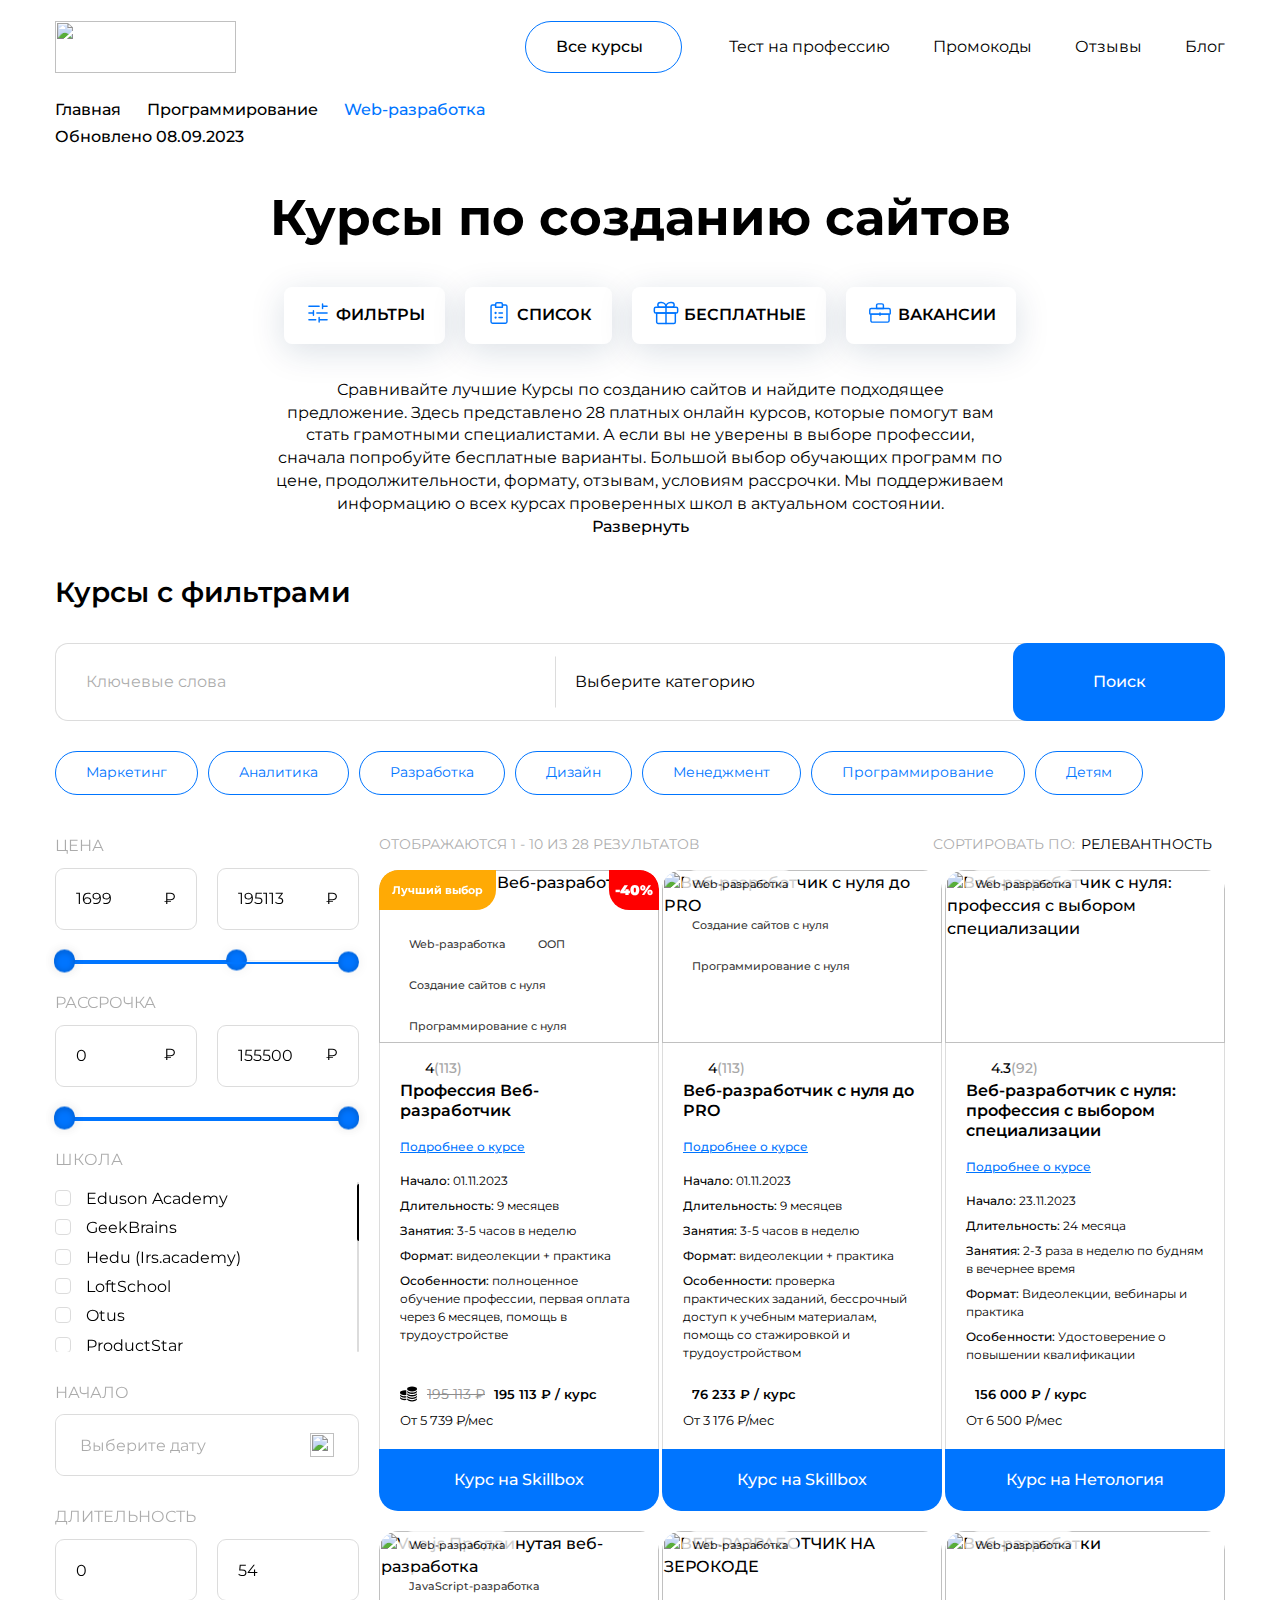
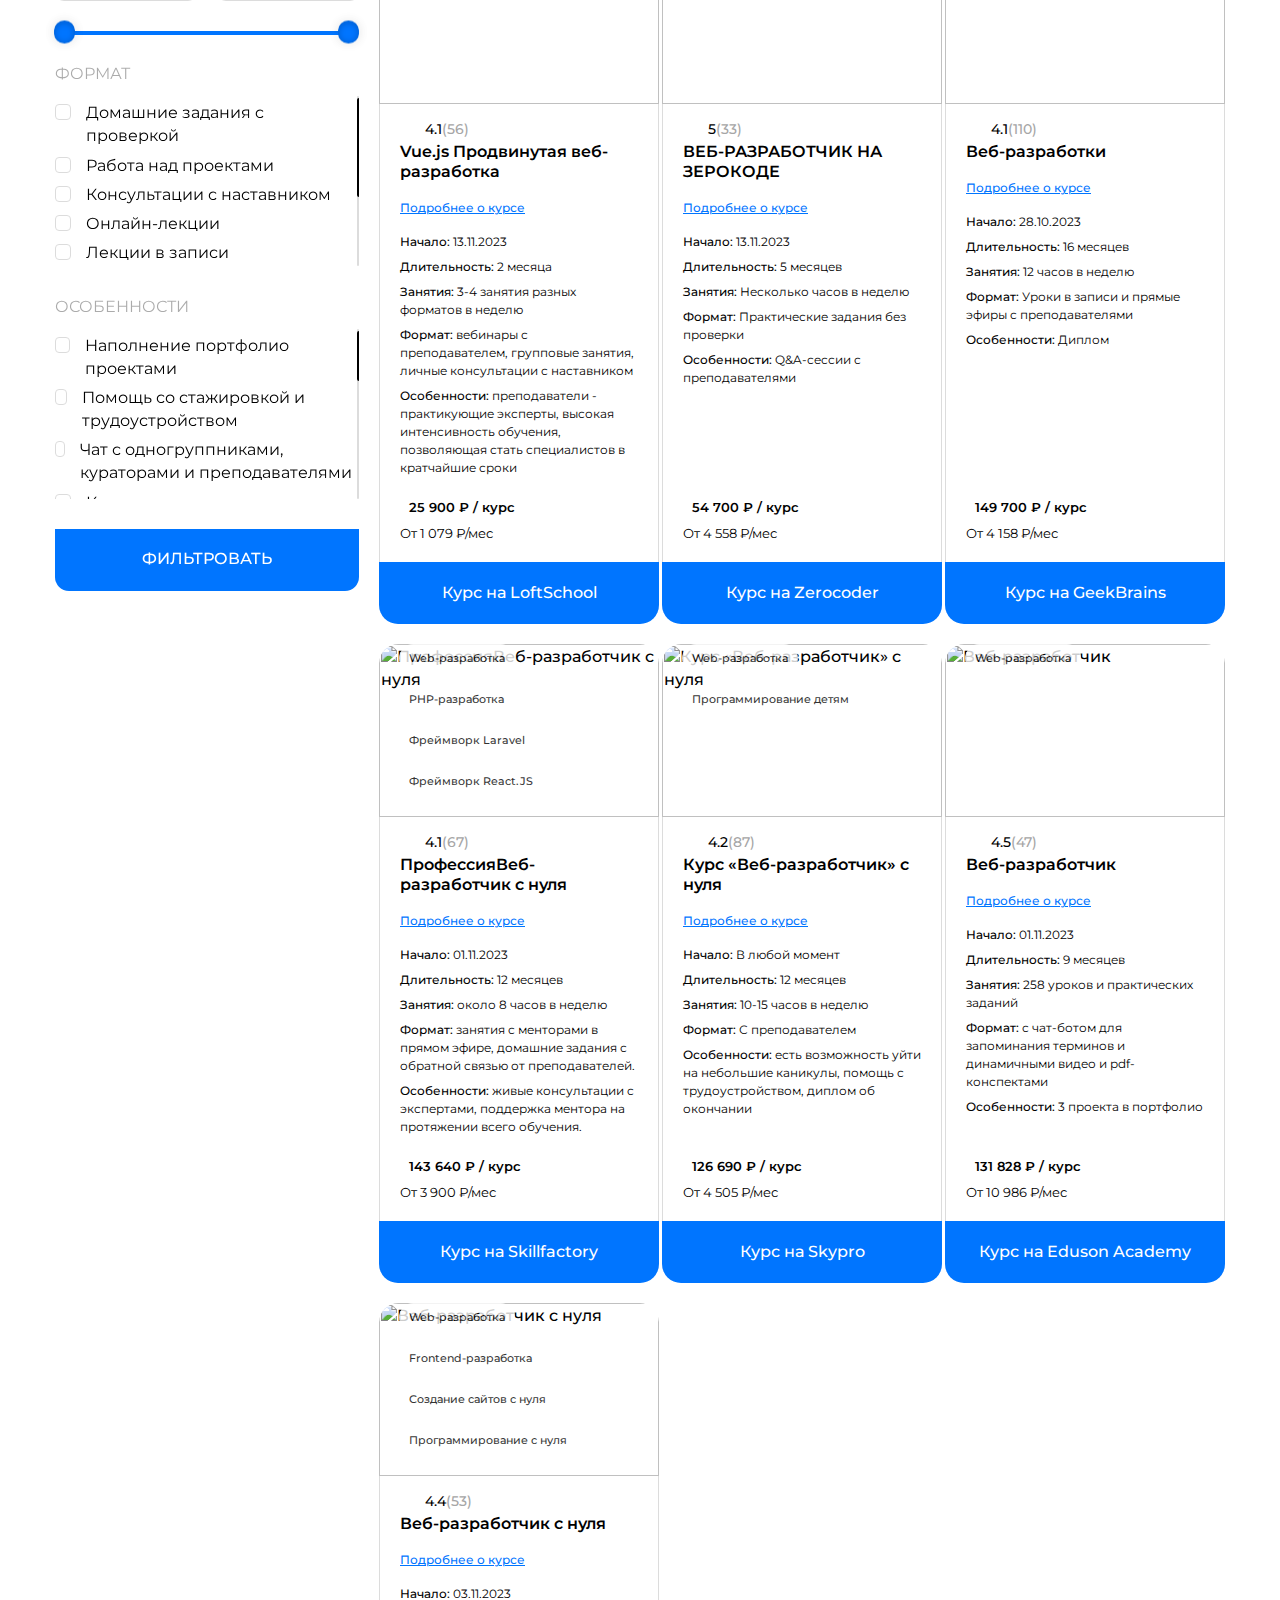
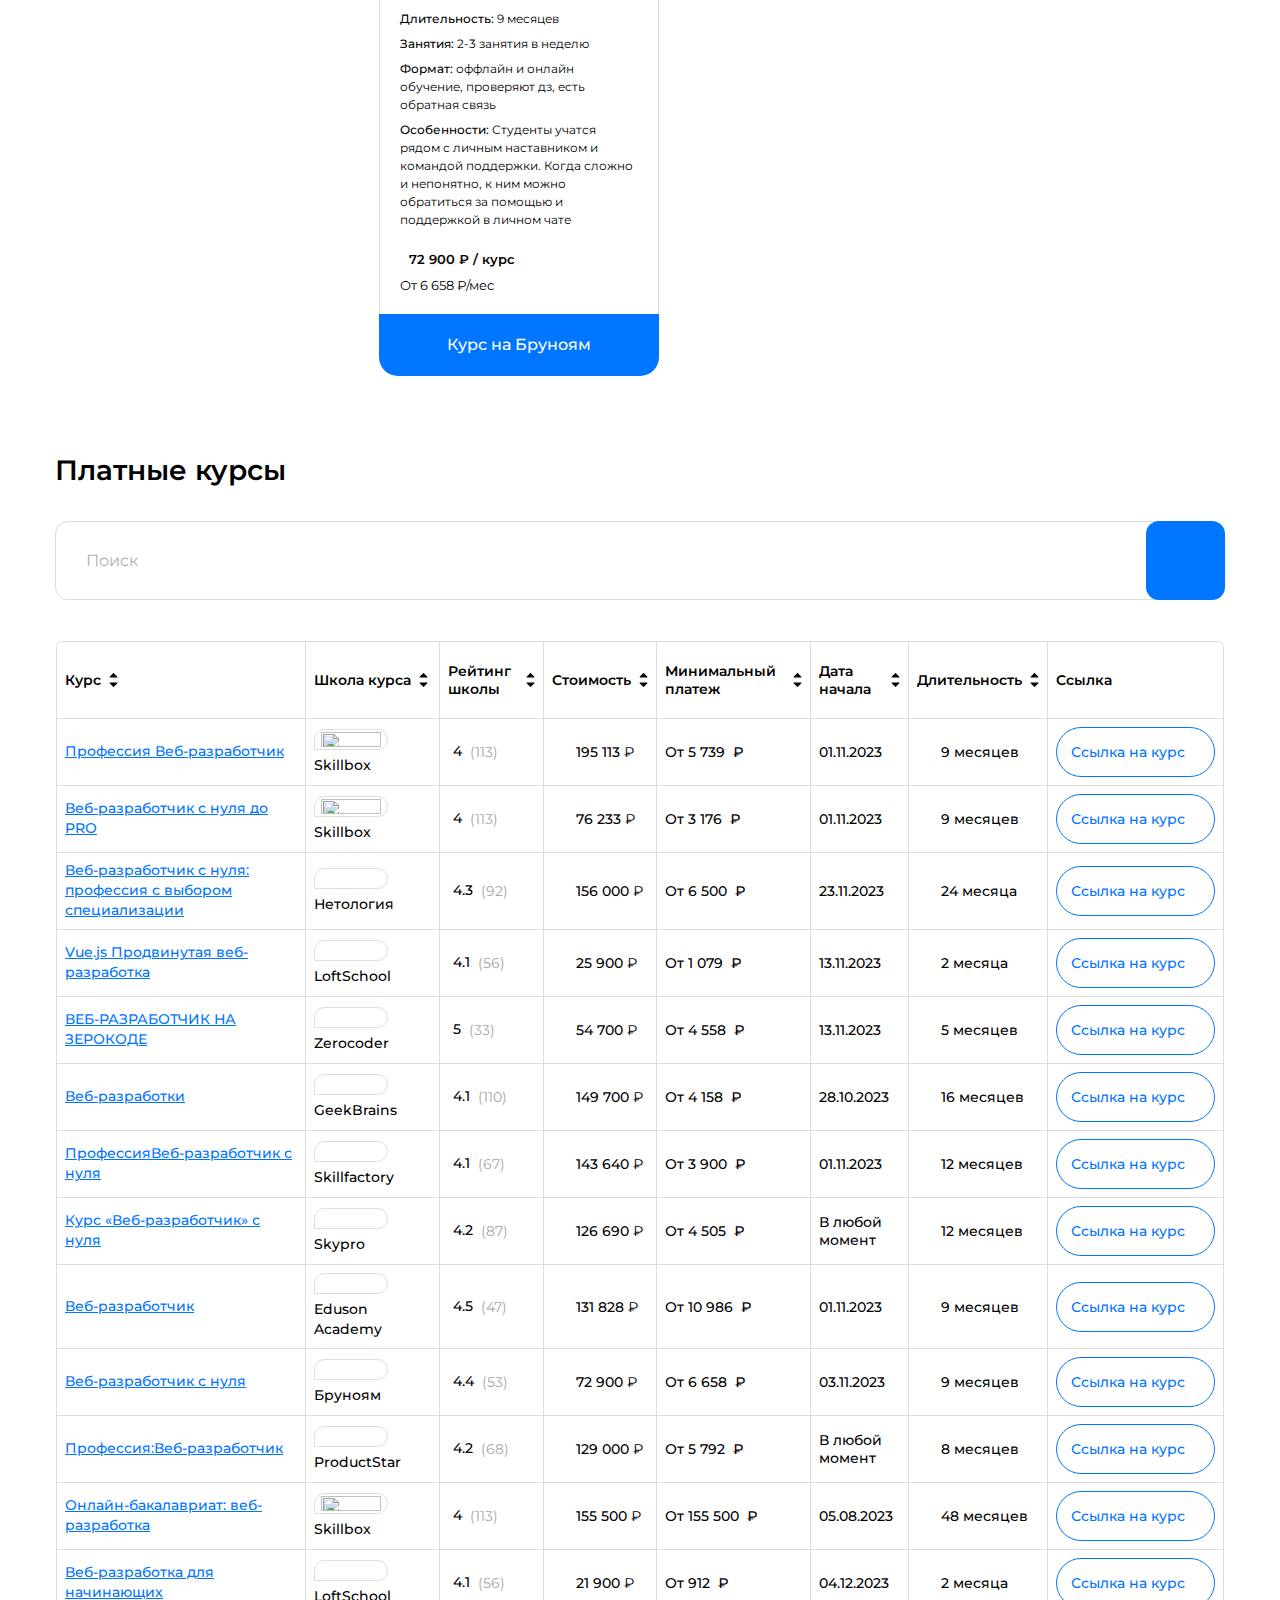
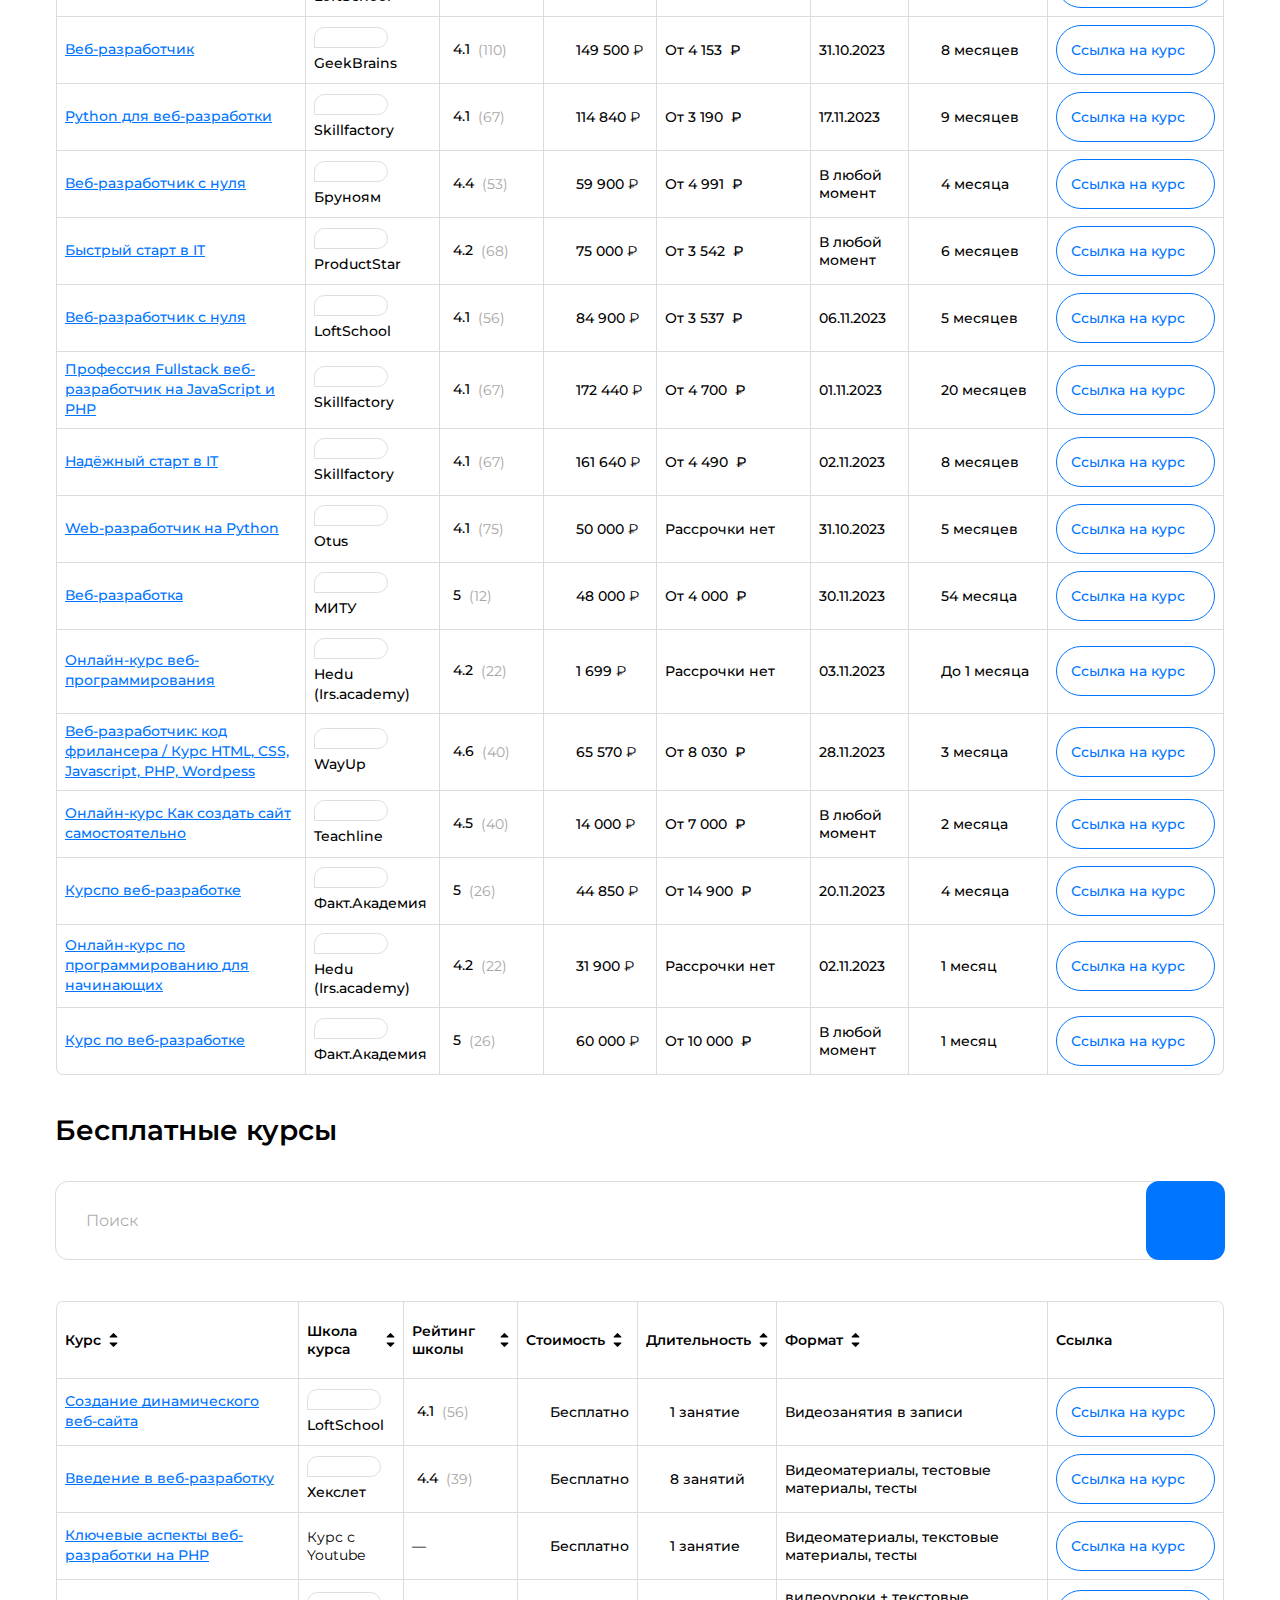
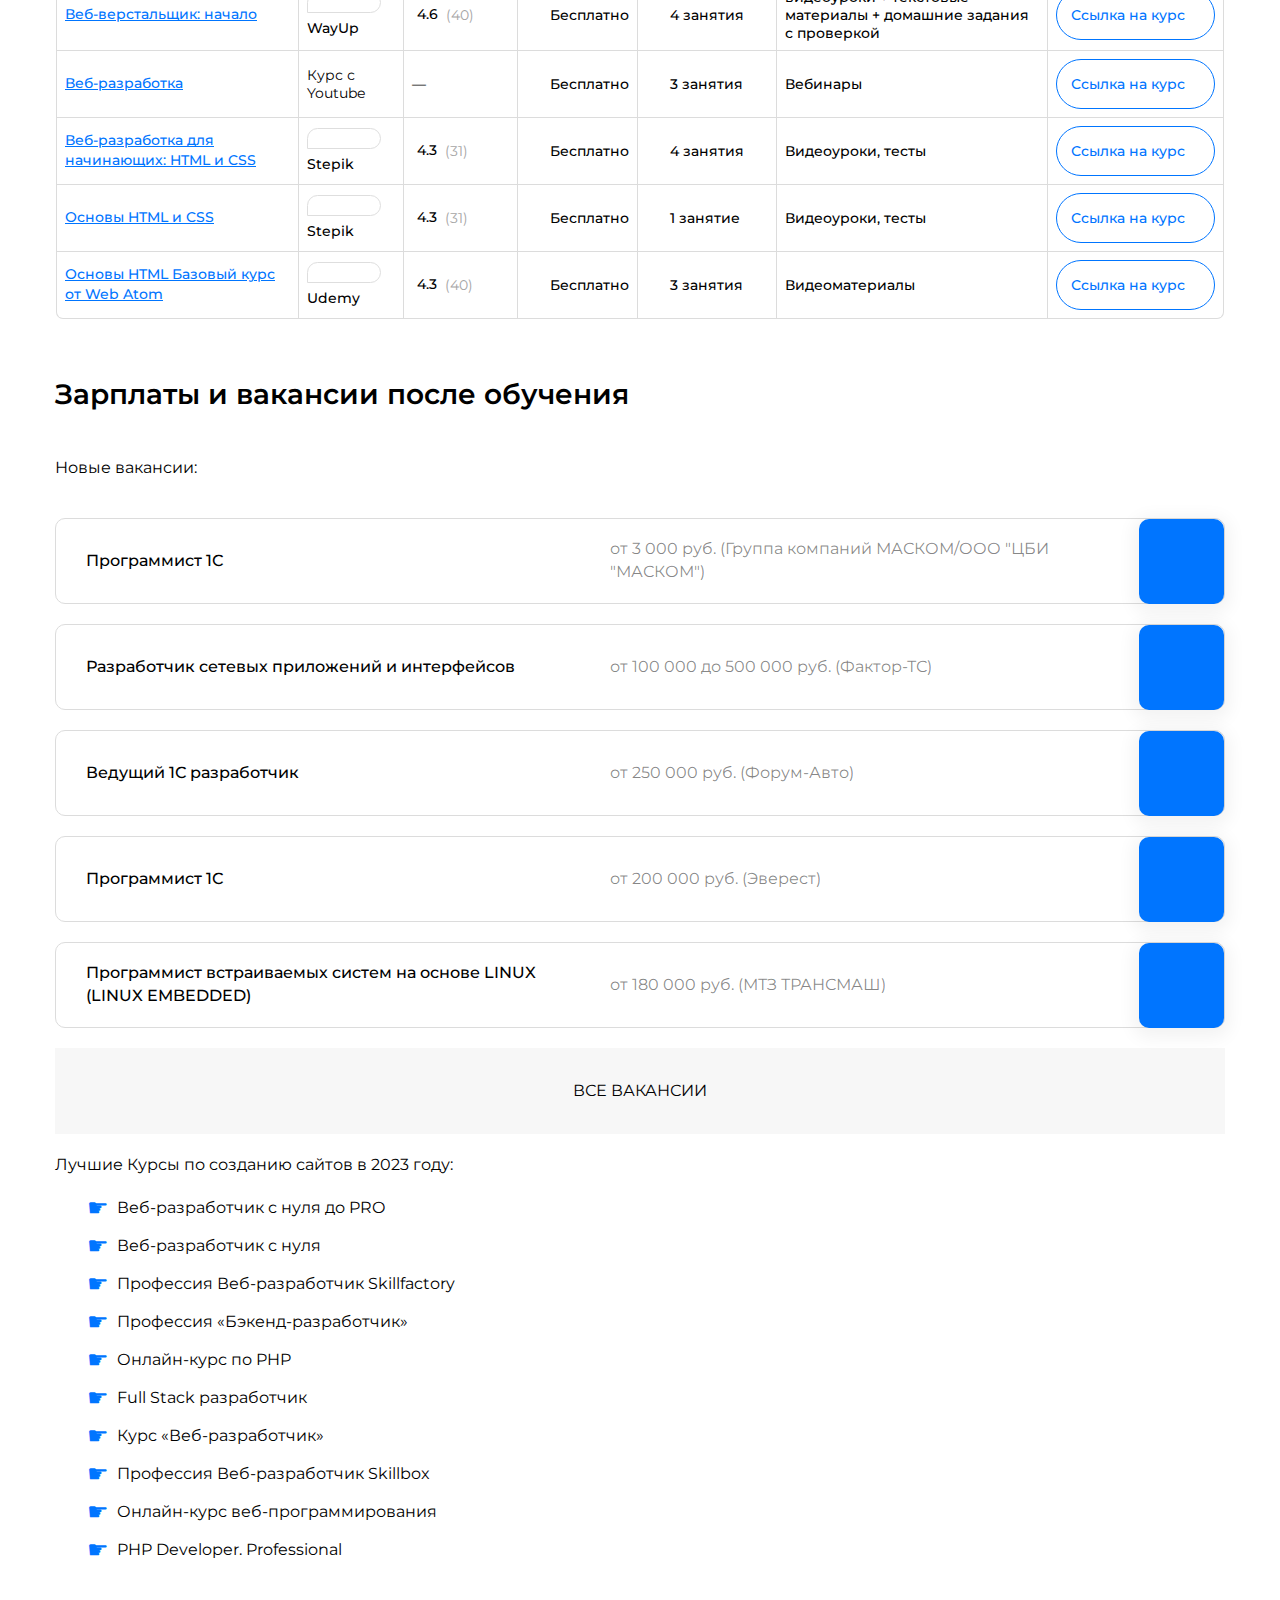
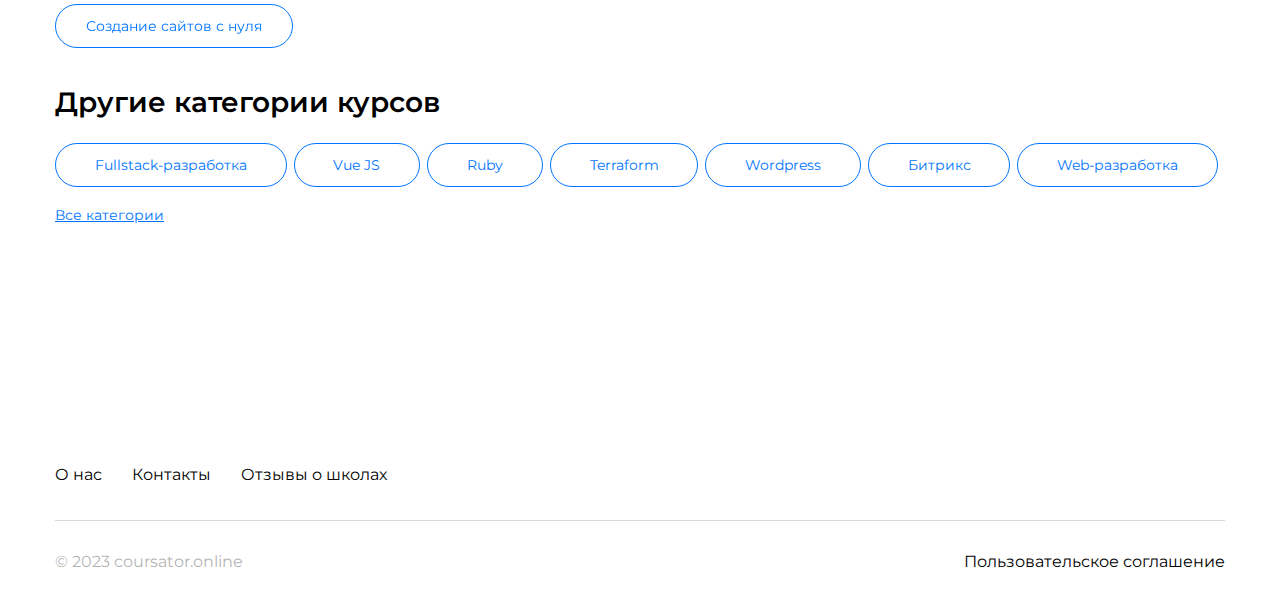
==== catalog.html @ 72600bfd "fix" ====
<html lang="ru" style="--vh: 9.53px;">

<head>
    <meta charset="UTF-8">
    <meta name="viewport" content="width=device-width, initial-scale=1.0, maximum-scale=1.0, user-scalable=0">
    <meta name="csrf-param" content="_csrf">
    <meta name="csrf-token"
        content="MUALrAJfk4L8ggB9qvr34yLIS1iNUuYT95ojVZJecsYJOmidTDL4stHTVwTozsDac_ABEdcojUyd_RImwwkKlw==">
    <meta name="keywords" content="keywords">
    <link rel="shortcut icon" href="/coursator-32x32.jpg" type="image/svg+xml">
    <link rel="preconnect" href="https://fonts.googleapis.com">
    <link rel="preconnect" href="https://fonts.gstatic.com" crossorigin="">
    <link
        href="https://fonts.googleapis.com/css2?family=Montserrat:ital,wght@0,400;0,500;0,600;0,700;1,400;1,500;1,600;1,700&amp;display=swap"
        rel="stylesheet">
    <title>Лучшие онлайн курсы по созданию сайтов 2023 </title>
    <meta name="description"
        content="Лучшие онлайн-курсы по web-разработке и созданию сайтов. Сравнение платных и бесплатных курсов обучения PHP, Yii, JavaScript, работе с Vue.js и многому другому с нуля. Рейтинг онлайн школ.">
    <link href="style.min.css" rel="stylesheet">
</head>
<body>
    <header class="header" style="z-index: 999;">
        <div class="header_inner">
            <div class="container d-f ai-c jc-sb">
                <a class="header__logo d-f ai-c" href="/">
                    <img class="header__logo-img" src="/theme/images/content/logo.svg" alt="">
                </a>
                <nav class="header-nav d-f ai-c" data-evnt-hdr-nv="">
                    <div class="header__links d-f">

                        <a class="header__links-element hvr-lnk" href="/quiz/test-na-opredelenie-napravleniya/">Тест на
                            профессию</a> <a class="header__links-element hvr-lnk"
                            href="https://coursator.online/promokodi/">Промокоды</a> <a
                            class="header__links-element hvr-lnk" href="/school/">Отзывы</a> <a
                            class="header__links-element hvr-lnk" href="/blog/">Блог</a>
                    </div>

                    <div class="header__button" data-evnt-hdr-btn="">

                        <button class="header__button-head d-f ai-c" data-evnt-hdr-btn-elmnt="">
                            <span class="header__button-head-text">Все курсы</span>
                            <img class="header__button-head-icon icon-size" src="/theme/images/icons/arrow-up-black.svg"
                                alt="" loading="lazy">
                        </button>

                        <div class="header__button-modal d-f" data-evnt-hdr-btn-mdl="">
                            <div class="header__button-modal-left" data-evnt-hdr-btn-mdl-innr="">
                                <button class="header__button-modal-button d-f ai-c jc-sb hvr-lnk" data-number-nav="23">
                                    <span class="header__button-modal-button-text">
                                        Программирование </span>
                                    <svg class="header__button-modal-button-icon" width="5" height="8" viewBox="0 0 5 8"
                                        fill="none" xmlns="http://www.w3.org/2000/svg">
                                        <path d="M0 7.06L3.05333 4L0 0.94L0.94 4.76837e-07L4.94 4L0.94 8L0 7.06Z"
                                            fill="#0075FF"></path>
                                    </svg>
                                </button>
                                <button class="header__button-modal-button d-f ai-c jc-sb hvr-lnk" data-number-nav="26">
                                    <span class="header__button-modal-button-text">
                                        Управление </span>
                                    <svg class="header__button-modal-button-icon" width="5" height="8" viewBox="0 0 5 8"
                                        fill="none" xmlns="http://www.w3.org/2000/svg">
                                        <path d="M0 7.06L3.05333 4L0 0.94L0.94 4.76837e-07L4.94 4L0.94 8L0 7.06Z"
                                            fill="#0075FF"></path>
                                    </svg>
                                </button>
                                <button class="header__button-modal-button d-f ai-c jc-sb hvr-lnk" data-number-nav="28">
                                    <span class="header__button-modal-button-text">
                                        Дизайн </span>
                                    <svg class="header__button-modal-button-icon" width="5" height="8" viewBox="0 0 5 8"
                                        fill="none" xmlns="http://www.w3.org/2000/svg">
                                        <path d="M0 7.06L3.05333 4L0 0.94L0.94 4.76837e-07L4.94 4L0.94 8L0 7.06Z"
                                            fill="#0075FF"></path>
                                    </svg>
                                </button>
                                <button class="header__button-modal-button d-f ai-c jc-sb hvr-lnk" data-number-nav="36">
                                    <span class="header__button-modal-button-text">
                                        Маркетинг </span>
                                    <svg class="header__button-modal-button-icon" width="5" height="8" viewBox="0 0 5 8"
                                        fill="none" xmlns="http://www.w3.org/2000/svg">
                                        <path d="M0 7.06L3.05333 4L0 0.94L0.94 4.76837e-07L4.94 4L0.94 8L0 7.06Z"
                                            fill="#0075FF"></path>
                                    </svg>
                                </button>
                                <button class="header__button-modal-button d-f ai-c jc-sb hvr-lnk" data-number-nav="37">
                                    <span class="header__button-modal-button-text">
                                        Аналитика </span>
                                    <svg class="header__button-modal-button-icon" width="5" height="8" viewBox="0 0 5 8"
                                        fill="none" xmlns="http://www.w3.org/2000/svg">
                                        <path d="M0 7.06L3.05333 4L0 0.94L0.94 4.76837e-07L4.94 4L0.94 8L0 7.06Z"
                                            fill="#0075FF"></path>
                                    </svg>
                                </button>
                                <button class="header__button-modal-button d-f ai-c jc-sb hvr-lnk" data-number-nav="38">
                                    <span class="header__button-modal-button-text">
                                        Создание контента </span>
                                    <svg class="header__button-modal-button-icon" width="5" height="8" viewBox="0 0 5 8"
                                        fill="none" xmlns="http://www.w3.org/2000/svg">
                                        <path d="M0 7.06L3.05333 4L0 0.94L0.94 4.76837e-07L4.94 4L0.94 8L0 7.06Z"
                                            fill="#0075FF"></path>
                                    </svg>
                                </button>
                                <button class="header__button-modal-button d-f ai-c jc-sb hvr-lnk"
                                    data-number-nav="354">
                                    <span class="header__button-modal-button-text">
                                        Иностранные языки </span>
                                    <svg class="header__button-modal-button-icon" width="5" height="8" viewBox="0 0 5 8"
                                        fill="none" xmlns="http://www.w3.org/2000/svg">
                                        <path d="M0 7.06L3.05333 4L0 0.94L0.94 4.76837e-07L4.94 4L0.94 8L0 7.06Z"
                                            fill="#0075FF"></path>
                                    </svg>
                                </button>
                                <button class="header__button-modal-button d-f ai-c jc-sb hvr-lnk"
                                    data-number-nav="370">
                                    <span class="header__button-modal-button-text">
                                        Детям </span>
                                    <svg class="header__button-modal-button-icon" width="5" height="8" viewBox="0 0 5 8"
                                        fill="none" xmlns="http://www.w3.org/2000/svg">
                                        <path d="M0 7.06L3.05333 4L0 0.94L0.94 4.76837e-07L4.94 4L0.94 8L0 7.06Z"
                                            fill="#0075FF"></path>
                                    </svg>
                                </button>
                                <button class="header__button-modal-button d-f ai-c jc-sb hvr-lnk"
                                    data-number-nav="416">
                                    <span class="header__button-modal-button-text">
                                        Образ жизни </span>
                                    <svg class="header__button-modal-button-icon" width="5" height="8" viewBox="0 0 5 8"
                                        fill="none" xmlns="http://www.w3.org/2000/svg">
                                        <path d="M0 7.06L3.05333 4L0 0.94L0.94 4.76837e-07L4.94 4L0.94 8L0 7.06Z"
                                            fill="#0075FF"></path>
                                    </svg>
                                </button>
                                <button class="header__button-modal-button d-f ai-c jc-sb hvr-lnk"
                                    data-number-nav="419">
                                    <span class="header__button-modal-button-text">
                                        Бизнес и финансы </span>
                                    <svg class="header__button-modal-button-icon" width="5" height="8" viewBox="0 0 5 8"
                                        fill="none" xmlns="http://www.w3.org/2000/svg">
                                        <path d="M0 7.06L3.05333 4L0 0.94L0.94 4.76837e-07L4.94 4L0.94 8L0 7.06Z"
                                            fill="#0075FF"></path>
                                    </svg>
                                </button>
                            </div>

                            <div class="header__button-modal-right" data-number-modal="23">
                                <button class="header__button-modal-right-back d-f ai-c"
                                    data-evnt-hdr-btn-bck="data-evnt-hdr-btn-bck">
                                    <img class="header__button-modal-right-back-icon icon-size"
                                        src="/theme/images/icons/arrow-left-blue.svg" alt="" loading="lazy">
                                    <span class="header__button-modal-right-back-text">Назад</span>
                                </button>
                                <div class="header__button-modal-right-inner">
                                    <a class="header__button-modal-link hvr-lnk"
                                        href="/courses-category/programmirovanie/">Все курсы</a> <a
                                        class="header__button-modal-link hvr-lnk"
                                        href="/courses-category/web-razrabotka/">Web-разработка</a> <a
                                        class="header__button-modal-link hvr-lnk"
                                        href="/courses-category/python-razrabotka/">Python-разработка</a> <a
                                        class="header__button-modal-link hvr-lnk"
                                        href="/courses-category/mobilnaya-razrabotka/">Мобильная разработка</a> <a
                                        class="header__button-modal-link hvr-lnk"
                                        href="/courses-category/javascript-razrabotka/">JavaScript-разработка</a> <a
                                        class="header__button-modal-link hvr-lnk"
                                        href="/courses-category/frontend-razrabotka/">Frontend-разработка</a> <a
                                        class="header__button-modal-link hvr-lnk"
                                        href="/courses-category/razrabotka-igr/">Разработка игр</a> <a
                                        class="header__button-modal-link hvr-lnk"
                                        href="/courses-category/sistemnoe-administrirovanie/">Системное
                                        администрирование</a> <a class="header__button-modal-link hvr-lnk"
                                        href="/courses-category/java-razrabotka/">Java-разработка</a> <a
                                        class="header__button-modal-link hvr-lnk"
                                        href="/courses-category/android-razrabotka/">Android-разработка</a> <a
                                        class="header__button-modal-link hvr-lnk"
                                        href="/courses-category/php-razrabotka/">PHP-разработка</a> <a
                                        class="header__button-modal-link hvr-lnk"
                                        href="/courses-category/verstka-na-html-css/">Верстка на HTML/CSS</a> <a
                                        class="header__button-modal-link hvr-lnk"
                                        href="/courses-category/devops/">DevOps</a> <a
                                        class="header__button-modal-link hvr-lnk"
                                        href="/courses-category/qa-testirovanie/">QA-тестирование</a> <a
                                        class="header__button-modal-link hvr-lnk"
                                        href="/courses-category/ios-razrabotka/">IOS-разработка</a> <a
                                        class="header__button-modal-link hvr-lnk"
                                        href="/courses-category/razrabotka-igr-na-unity/">Разработка игр на Unity</a> <a
                                        class="header__button-modal-link hvr-lnk"
                                        href="/courses-category/razrabotka-na-c/">Разработка на C#</a> <a
                                        class="header__button-modal-link hvr-lnk"
                                        href="/courses-category/informazionnaya-bezopasnost/">Информационная
                                        безопасность</a> <a class="header__button-modal-link hvr-lnk"
                                        href="/courses-category/razrabotka-na-c-plus-plus/">Разработка на C++</a> <a
                                        class="header__button-modal-link hvr-lnk"
                                        href="/courses-category/razrabotka-na-kotlin/">Разработка на Kotlin</a> <a
                                        class="header__button-modal-link hvr-lnk"
                                        href="/courses-category/razrabotka-igr-na-unreal-engine/">Разработка игр на
                                        Unreal Engine</a> <a class="header__button-modal-link hvr-lnk"
                                        href="/courses-category/razrabotka-na-swift/">Разработка на Swift</a> <a
                                        class="header__button-modal-link hvr-lnk"
                                        href="/courses-category/framework-laravel/">Фреймворк Laravel</a> <a
                                        class="header__button-modal-link hvr-lnk"
                                        href="/courses-category/golang-razrabotka/">Golang-разработка</a> <a
                                        class="header__button-modal-link hvr-lnk"
                                        href="/courses-category/vr-ar-razrabotka/">VR/AR разработка</a> <a
                                        class="header__button-modal-link hvr-lnk"
                                        href="/courses-category/1s-razrabotka/">1C-разработка</a> <a
                                        class="header__button-modal-link hvr-lnk"
                                        href="/courses-category/frejmvork-reactjs/">Фреймворк React.JS</a> <a
                                        class="header__button-modal-link hvr-lnk"
                                        href="/courses-category/frejmvork-spring/">Фреймворк Spring</a> <a
                                        class="header__button-modal-link hvr-lnk"
                                        href="/courses-category/frejmvork-django/">Фреймворк Django</a> <a
                                        class="header__button-modal-link hvr-lnk"
                                        href="/courses-category/frejmvork-node-js/">Фреймворк Node.JS</a> <a
                                        class="header__button-modal-link hvr-lnk"
                                        href="/courses-category/rabota-s-git/">Работа с GIT</a> <a
                                        class="header__button-modal-link hvr-lnk"
                                        href="/courses-category/frejmvork-flutter/">Фреймворк Flutter</a> <a
                                        class="header__button-modal-link hvr-lnk"
                                        href="/courses-category/algoritmy-i-struktury-dannyh/">Алгоритмы и структуры
                                        данных</a> <a class="header__button-modal-link hvr-lnk"
                                        href="/courses-category/oop/">ООП</a> <a
                                        class="header__button-modal-link hvr-lnk"
                                        href="/courses-category/programmirovanie-s-nulya/">Программирование с нуля</a>
                                    <a class="header__button-modal-link hvr-lnk"
                                        href="/courses-category/programmirovanie-s-trudoustrojstvom/">Программирование с
                                        трудоустройством</a> <a class="header__button-modal-link hvr-lnk"
                                        href="/courses-category/docker/">Docker</a> <a
                                        class="header__button-modal-link hvr-lnk"
                                        href="/courses-category/rabota-s-ansible/">Работа с Ansible</a> <a
                                        class="header__button-modal-link hvr-lnk"
                                        href="/courses-category/kubernetes/">Kubernetes</a> <a
                                        class="header__button-modal-link hvr-lnk"
                                        href="/courses-category/backend-razrabotka/">Backend-разработка</a> <a
                                        class="header__button-modal-link hvr-lnk"
                                        href="/courses-category/no-code-razrabotka/">No-code разработка</a> <a
                                        class="header__button-modal-link hvr-lnk"
                                        href="/courses-category/web-razrabotka-na-tilde/">Создание сайтов на тильде</a>
                                    <a class="header__button-modal-link hvr-lnk"
                                        href="/courses-category/fullstack-razrabotka/">Fullstack-разработка</a> <a
                                        class="header__button-modal-link hvr-lnk" href="/courses-category/vue-js/">Vue
                                        JS</a> <a class="header__button-modal-link hvr-lnk"
                                        href="/courses-category/ruby/">Ruby</a> <a
                                        class="header__button-modal-link hvr-lnk"
                                        href="/courses-category/terraform/">Terraform</a> <a
                                        class="header__button-modal-link hvr-lnk"
                                        href="/courses-category/wordpress/">Wordpress</a> <a
                                        class="header__button-modal-link hvr-lnk"
                                        href="/courses-category/bitriks/">Битрикс</a> </div>
                            </div>

                            <div class="header__button-modal-right" data-number-modal="26">
                                <button class="header__button-modal-right-back d-f ai-c"
                                    data-evnt-hdr-btn-bck="data-evnt-hdr-btn-bck">
                                    <img class="header__button-modal-right-back-icon icon-size"
                                        src="/theme/images/icons/arrow-left-blue.svg" alt="" loading="lazy">
                                    <span class="header__button-modal-right-back-text">Назад</span>
                                </button>
                                <div class="header__button-modal-right-inner">
                                    <a class="header__button-modal-link hvr-lnk"
                                        href="/courses-category/upravlenie/">Все курсы</a> <a
                                        class="header__button-modal-link hvr-lnk"
                                        href="/courses-category/product-menedzhment/">Product-менеджмент</a> <a
                                        class="header__button-modal-link hvr-lnk"
                                        href="/courses-category/project-menedzhment/">Project-менеджмент</a> <a
                                        class="header__button-modal-link hvr-lnk"
                                        href="/courses-category/upravlenie-razrabotkoy-i-it/">Управление разработкой и
                                        IT</a> <a class="header__button-modal-link hvr-lnk"
                                        href="/courses-category/finansy-dlya-rukovoditelej/">Финансы для
                                        руководителей</a> <a class="header__button-modal-link hvr-lnk"
                                        href="/courses-category/rukovodstvo-marketingom/">Руководство маркетингом</a> <a
                                        class="header__button-modal-link hvr-lnk"
                                        href="/courses-category/zapusk-startapov/">Запуск стартапов</a> <a
                                        class="header__button-modal-link hvr-lnk"
                                        href="/courses-category/upravlenie-prodazhami/">Управление продажами</a> <a
                                        class="header__button-modal-link hvr-lnk"
                                        href="/courses-category/juridicheskie-aspekty-biznesa/">Юридические аспекты
                                        бизнеса</a> <a class="header__button-modal-link hvr-lnk"
                                        href="/courses-category/upravlenie-obrazovatelnymi-proektami/">Управление
                                        образовательными проектами</a> <a class="header__button-modal-link hvr-lnk"
                                        href="/courses-category/upravlenie-v-dizajne/">Управление в дизайне</a> <a
                                        class="header__button-modal-link hvr-lnk"
                                        href="/courses-category/it-rekrutment/">IT-рекрутмент</a> <a
                                        class="header__button-modal-link hvr-lnk"
                                        href="/courses-category/menedzhment-v-industrii-krasoty/">Менеджмент в индустрии
                                        красоты</a> <a class="header__button-modal-link hvr-lnk"
                                        href="/courses-category/upravlenie-v-smm/">Управление в SMM</a> <a
                                        class="header__button-modal-link hvr-lnk"
                                        href="/courses-category/brend-menedzhment/">Бренд-менеджмент</a> <a
                                        class="header__button-modal-link hvr-lnk"
                                        href="/courses-category/event-menedzhment/">Event-менеджмент</a> <a
                                        class="header__button-modal-link hvr-lnk"
                                        href="/courses-category/tajm-menedzhment/">Тайм-менеджмент</a> <a
                                        class="header__button-modal-link hvr-lnk"
                                        href="/courses-category/upravlenie-po-agile-i-scrum/">Управление по Agile и
                                        Scrum</a> <a class="header__button-modal-link hvr-lnk"
                                        href="/courses-category/prodjusirovanie/">Продюсирование</a> <a
                                        class="header__button-modal-link hvr-lnk"
                                        href="/courses-category/dokumentooborot/">Документооборот</a> <a
                                        class="header__button-modal-link hvr-lnk"
                                        href="/courses-category/logistika/">Логистика</a> <a
                                        class="header__button-modal-link hvr-lnk"
                                        href="/courses-category/povyshenie-kvalifikacii-upravleniya/">Повышение
                                        квалификации управления</a> <a class="header__button-modal-link hvr-lnk"
                                        href="/courses-category/upravlenie-predpriyatiem/">Управление предприятием</a>
                                    <a class="header__button-modal-link hvr-lnk"
                                        href="/courses-category/upravlenie-riskami/">Управление рисками</a> <a
                                        class="header__button-modal-link hvr-lnk"
                                        href="/courses-category/upravlenie-komandami/">Управление командами</a> <a
                                        class="header__button-modal-link hvr-lnk"
                                        href="/courses-category/onlajn-prepodavatel/">Онлайн-преподаватель</a> </div>
                            </div>

                            <div class="header__button-modal-right" data-number-modal="28">
                                <button class="header__button-modal-right-back d-f ai-c"
                                    data-evnt-hdr-btn-bck="data-evnt-hdr-btn-bck">
                                    <img class="header__button-modal-right-back-icon icon-size"
                                        src="/theme/images/icons/arrow-left-blue.svg" alt="" loading="lazy">
                                    <span class="header__button-modal-right-back-text">Назад</span>
                                </button>
                                <div class="header__button-modal-right-inner">
                                    <a class="header__button-modal-link hvr-lnk" href="/courses-category/dizain/">Все
                                        курсы</a> <a class="header__button-modal-link hvr-lnk"
                                        href="/courses-category/otrisovka-illjustracij/">Отрисовка иллюстраций</a> <a
                                        class="header__button-modal-link hvr-lnk"
                                        href="/courses-category/motion-dizajn/">Motion-дизайн</a> <a
                                        class="header__button-modal-link hvr-lnk"
                                        href="/courses-category/web-dizajn/">Web-дизайн</a> <a
                                        class="header__button-modal-link hvr-lnk"
                                        href="/courses-category/graficheskij-dizajn/">Графический дизайн</a> <a
                                        class="header__button-modal-link hvr-lnk"
                                        href="/courses-category/ux-ui-dizajn/">UX/UI дизайн</a> <a
                                        class="header__button-modal-link hvr-lnk"
                                        href="/courses-category/3d-modelirovanie/">3D-моделирование</a> <a
                                        class="header__button-modal-link hvr-lnk"
                                        href="/courses-category/dizajn-intererov/">Дизайн интерьеров</a> <a
                                        class="header__button-modal-link hvr-lnk"
                                        href="/courses-category/gejmdizajn/">Геймдизайн</a> <a
                                        class="header__button-modal-link hvr-lnk"
                                        href="/courses-category/adobe-photoshop/">Adobe Photoshop</a> <a
                                        class="header__button-modal-link hvr-lnk" href="/courses-category/3d-max/">3D
                                        MAX</a> <a class="header__button-modal-link hvr-lnk"
                                        href="/courses-category/dizajn-mobilnyh-prilozhenij/">Дизайн мобильных
                                        приложений</a> <a class="header__button-modal-link hvr-lnk"
                                        href="/courses-category/landshaftnyj-dizajn/">Ландшафтный дизайн</a> <a
                                        class="header__button-modal-link hvr-lnk"
                                        href="/courses-category/sketching/">Скетчинг</a> <a
                                        class="header__button-modal-link hvr-lnk"
                                        href="/courses-category/figma/">Figma</a> <a
                                        class="header__button-modal-link hvr-lnk"
                                        href="/courses-category/adobe-illustrator/">Adobe Illustrator</a> <a
                                        class="header__button-modal-link hvr-lnk"
                                        href="/courses-category/sozdanie-lendingov/">Создание лендингов</a> <a
                                        class="header__button-modal-link hvr-lnk"
                                        href="/courses-category/autocad/">AutoCAD</a> <a
                                        class="header__button-modal-link hvr-lnk"
                                        href="/courses-category/tipografika/">Типографика</a> <a
                                        class="header__button-modal-link hvr-lnk"
                                        href="/courses-category/archicad/">ArchiCAD</a> <a
                                        class="header__button-modal-link hvr-lnk"
                                        href="/courses-category/houdini/">Houdini</a> <a
                                        class="header__button-modal-link hvr-lnk"
                                        href="/courses-category/izobrazitelnoe-iskusstvo/">Изобразительное искусство</a>
                                    <a class="header__button-modal-link hvr-lnk"
                                        href="/courses-category/kompoziciya/">Композиция</a> <a
                                        class="header__button-modal-link hvr-lnk"
                                        href="/courses-category/dizajn-dlya-nachinajushhih/">Дизайн для начинающих</a>
                                    <a class="header__button-modal-link hvr-lnk"
                                        href="/courses-category/dizajn-odezhdy/">Дизайн одежды</a> <a
                                        class="header__button-modal-link hvr-lnk"
                                        href="/courses-category/dizajn-sredy/">Дизайн среды</a> </div>
                            </div>

                            <div class="header__button-modal-right" data-number-modal="36">
                                <button class="header__button-modal-right-back d-f ai-c"
                                    data-evnt-hdr-btn-bck="data-evnt-hdr-btn-bck">
                                    <img class="header__button-modal-right-back-icon icon-size"
                                        src="/theme/images/icons/arrow-left-blue.svg" alt="" loading="lazy">
                                    <span class="header__button-modal-right-back-text">Назад</span>
                                </button>
                                <div class="header__button-modal-right-inner">
                                    <a class="header__button-modal-link hvr-lnk" href="/courses-category/marketing/">Все
                                        курсы</a> <a class="header__button-modal-link hvr-lnk"
                                        href="/courses-category/smm-prodvizhenie/">SMM-продвижение</a> <a
                                        class="header__button-modal-link hvr-lnk"
                                        href="/courses-category/internet-marketing/">Интернет-маркетинг</a> <a
                                        class="header__button-modal-link hvr-lnk"
                                        href="/courses-category/targetirovannaya-reklama/">Таргетированная реклама</a>
                                    <a class="header__button-modal-link hvr-lnk"
                                        href="/courses-category/seo-prodvizhenie/">SEO-продвижение</a> <a
                                        class="header__button-modal-link hvr-lnk"
                                        href="/courses-category/prodvizhenie-v-instagram/">Продвижение в Instagram</a>
                                    <a class="header__button-modal-link hvr-lnk"
                                        href="/courses-category/kontekstnaya-reklama/">Контекстная реклама</a> <a
                                        class="header__button-modal-link hvr-lnk"
                                        href="/courses-category/pr-menedzhment/">PR-менеджмент</a> <a
                                        class="header__button-modal-link hvr-lnk"
                                        href="/courses-category/prodvizhenie-video/">Продвижение видео</a> <a
                                        class="header__button-modal-link hvr-lnk"
                                        href="/courses-category/serm-i-reputaciya/">SERM и репутация</a> <a
                                        class="header__button-modal-link hvr-lnk"
                                        href="/courses-category/crm-i-email-marketing/">CRM и email-маркетинг</a> <a
                                        class="header__button-modal-link hvr-lnk"
                                        href="/courses-category/messendzher-marketing-i-chat-boty/">Мессенджер-маркетинг
                                        и чат-боты</a> <a class="header__button-modal-link hvr-lnk"
                                        href="/courses-category/reklama-u-blogerov/">Реклама у блогеров</a> <a
                                        class="header__button-modal-link hvr-lnk"
                                        href="/courses-category/marketing-mobilnyh-prilozhenij/">Маркетинг мобильных
                                        приложений</a> <a class="header__button-modal-link hvr-lnk"
                                        href="/courses-category/google-ads/">Google Ads</a> <a
                                        class="header__button-modal-link hvr-lnk"
                                        href="/courses-category/yandeks-direkt/">Яндекс.Директ</a> <a
                                        class="header__button-modal-link hvr-lnk"
                                        href="/courses-category/prodvizhenie-v-tiktok/">Продвижение в TikTok</a> <a
                                        class="header__button-modal-link hvr-lnk"
                                        href="/courses-category/razvitie-kreativnogo-myshleniya/">Развитие креативного
                                        мышления</a> <a class="header__button-modal-link hvr-lnk"
                                        href="/courses-category/marketing-s-sertifikatom/">Маркетинг с сертификатом</a>
                                    <a class="header__button-modal-link hvr-lnk"
                                        href="/courses-category/povyshenie-kvalifikacii-marketing/">Повышение
                                        квалификации маркетинг</a> <a class="header__button-modal-link hvr-lnk"
                                        href="/courses-category/prodvizhenie-vkontakte/">Продвижение Вконтакте</a>
                                </div>
                            </div>

                            <div class="header__button-modal-right" data-number-modal="37">
                                <button class="header__button-modal-right-back d-f ai-c"
                                    data-evnt-hdr-btn-bck="data-evnt-hdr-btn-bck">
                                    <img class="header__button-modal-right-back-icon icon-size"
                                        src="/theme/images/icons/arrow-left-blue.svg" alt="" loading="lazy">
                                    <span class="header__button-modal-right-back-text">Назад</span>
                                </button>
                                <div class="header__button-modal-right-inner">
                                    <a class="header__button-modal-link hvr-lnk" href="/courses-category/analitika/">Все
                                        курсы</a> <a class="header__button-modal-link hvr-lnk"
                                        href="/courses-category/finansovaya-analitika/">Финансовая аналитика</a> <a
                                        class="header__button-modal-link hvr-lnk"
                                        href="/courses-category/rabota-s-excel-i-google-tablicami/">Работа с Excel и
                                        Google-таблицами</a> <a class="header__button-modal-link hvr-lnk"
                                        href="/courses-category/analitika-dlya-rukovoditelej/">Аналитика для
                                        руководителей</a> <a class="header__button-modal-link hvr-lnk"
                                        href="/courses-category/rabota-s-prezentaciyami/">Работа с презентациями</a> <a
                                        class="header__button-modal-link hvr-lnk"
                                        href="/courses-category/marketingovaya-analitika/">Маркетинговая аналитика</a>
                                    <a class="header__button-modal-link hvr-lnk"
                                        href="/courses-category/web-analitika/">Web-аналитика</a> <a
                                        class="header__button-modal-link hvr-lnk" href="/courses-category/big-data/">Big
                                        Data</a> <a class="header__button-modal-link hvr-lnk"
                                        href="/courses-category/data-science/">Data Science</a> <a
                                        class="header__button-modal-link hvr-lnk"
                                        href="/courses-category/biznes-analitika/">Бизнес-аналитика</a> <a
                                        class="header__button-modal-link hvr-lnk"
                                        href="/courses-category/produktovaya-analitika/">Продуктовая аналитика</a> <a
                                        class="header__button-modal-link hvr-lnk"
                                        href="/courses-category/sistemnaya-analitika/">Системная аналитика</a> <a
                                        class="header__button-modal-link hvr-lnk"
                                        href="/courses-category/mashinnoe-obuchenie/">Машинное обучение</a> <a
                                        class="header__button-modal-link hvr-lnk"
                                        href="/courses-category/analitika-na-power-bi/">Аналитика на Power BI</a> <a
                                        class="header__button-modal-link hvr-lnk"
                                        href="/courses-category/analitika-na-python/">Аналитика на Python</a> <a
                                        class="header__button-modal-link hvr-lnk"
                                        href="/courses-category/sql-dlya-analiza-dannyh/">SQL для анализа данных</a> <a
                                        class="header__button-modal-link hvr-lnk"
                                        href="/courses-category/nejronnye-seti/">Нейронные сети</a> <a
                                        class="header__button-modal-link hvr-lnk"
                                        href="/courses-category/analitika-na-tableau/">Аналитика на Tableau</a> <a
                                        class="header__button-modal-link hvr-lnk"
                                        href="/courses-category/matematika-dlya-data-science/">Математика для Data
                                        Science</a> <a class="header__button-modal-link hvr-lnk"
                                        href="/courses-category/data-engineering/">Data Engineering</a> <a
                                        class="header__button-modal-link hvr-lnk"
                                        href="/courses-category/deep-learning/">Deep Learning</a> <a
                                        class="header__button-modal-link hvr-lnk"
                                        href="/courses-category/analitika-na-r/">Аналитика на R</a> <a
                                        class="header__button-modal-link hvr-lnk"
                                        href="/courses-category/iskusstvennyj-intellekt/">Искусственный интеллект</a> <a
                                        class="header__button-modal-link hvr-lnk"
                                        href="/courses-category/analitik-1s/">Аналитик 1С</a> <a
                                        class="header__button-modal-link hvr-lnk"
                                        href="/courses-category/analitika-s-nulya/">Аналитика с нуля</a> <a
                                        class="header__button-modal-link hvr-lnk"
                                        href="/courses-category/investicionnaya-analitika/">Инвестиционная аналитика</a>
                                    <a class="header__button-modal-link hvr-lnk"
                                        href="/courses-category/vizualizaciya-dannyh/">Визуализация данных</a> </div>
                            </div>

                            <div class="header__button-modal-right" data-number-modal="38">
                                <button class="header__button-modal-right-back d-f ai-c"
                                    data-evnt-hdr-btn-bck="data-evnt-hdr-btn-bck">
                                    <img class="header__button-modal-right-back-icon icon-size"
                                        src="/theme/images/icons/arrow-left-blue.svg" alt="" loading="lazy">
                                    <span class="header__button-modal-right-back-text">Назад</span>
                                </button>
                                <div class="header__button-modal-right-inner">
                                    <a class="header__button-modal-link hvr-lnk" href="/courses-category/kontent/">Все
                                        курсы</a> <a class="header__button-modal-link hvr-lnk"
                                        href="/courses-category/kopiraiting/">Копирайтинг</a> <a
                                        class="header__button-modal-link hvr-lnk"
                                        href="/courses-category/kontent-marketing/">Контент-маркетинг</a> <a
                                        class="header__button-modal-link hvr-lnk"
                                        href="/courses-category/sozdanie-i-montazh-video/">Создание и монтаж видео</a>
                                    <a class="header__button-modal-link hvr-lnk"
                                        href="/courses-category/semka-i-obrabotka-foto/">Съемка и обработка фото</a> <a
                                        class="header__button-modal-link hvr-lnk"
                                        href="/courses-category/3d-animaciya/">3D-анимация</a> <a
                                        class="header__button-modal-link hvr-lnk"
                                        href="/courses-category/sound-dizajn-i-zvukorezhissura/">Sound-дизайн и
                                        звукорежиссура</a> <a class="header__button-modal-link hvr-lnk"
                                        href="/courses-category/blogerstvo/">Блогерство</a> <a
                                        class="header__button-modal-link hvr-lnk"
                                        href="/courses-category/redaktura-tekstov/">Редактура текстов</a> <a
                                        class="header__button-modal-link hvr-lnk"
                                        href="/courses-category/sozdanie-elektronnoj-muzyki/">Создание электронной
                                        музыки</a> <a class="header__button-modal-link hvr-lnk"
                                        href="/courses-category/adobe-after-effects/">Adobe After Effects</a> <a
                                        class="header__button-modal-link hvr-lnk"
                                        href="/courses-category/cinema-4d/">Cinema 4D</a> <a
                                        class="header__button-modal-link hvr-lnk"
                                        href="/courses-category/ableton-live/">Ableton Live</a> <a
                                        class="header__button-modal-link hvr-lnk"
                                        href="/courses-category/storitelling/">Сторителлинг</a> <a
                                        class="header__button-modal-link hvr-lnk"
                                        href="/courses-category/2d-hudozhnik/">2d-художник</a> <a
                                        class="header__button-modal-link hvr-lnk"
                                        href="/courses-category/strimer/">Стример</a> <a
                                        class="header__button-modal-link hvr-lnk"
                                        href="/courses-category/scenarist/">Сценарист</a> <a
                                        class="header__button-modal-link hvr-lnk"
                                        href="/courses-category/3d-hudozhnik/">3d-художник</a> </div>
                            </div>

                            <div class="header__button-modal-right" data-number-modal="354">
                                <button class="header__button-modal-right-back d-f ai-c"
                                    data-evnt-hdr-btn-bck="data-evnt-hdr-btn-bck">
                                    <img class="header__button-modal-right-back-icon icon-size"
                                        src="/theme/images/icons/arrow-left-blue.svg" alt="" loading="lazy">
                                    <span class="header__button-modal-right-back-text">Назад</span>
                                </button>
                                <div class="header__button-modal-right-inner">
                                    <a class="header__button-modal-link hvr-lnk"
                                        href="/courses-category/inostrannye-yazyki/">Все курсы</a> <a
                                        class="header__button-modal-link hvr-lnk"
                                        href="/courses-category/anglijskij/">Английский язык</a> <a
                                        class="header__button-modal-link hvr-lnk"
                                        href="/courses-category/nemeckij-yazyk/">Немецкий язык</a> <a
                                        class="header__button-modal-link hvr-lnk"
                                        href="/courses-category/ispanskij-yazyk/">Испанский язык</a> <a
                                        class="header__button-modal-link hvr-lnk"
                                        href="/courses-category/francuzskij-yazyk/">Французский язык</a> <a
                                        class="header__button-modal-link hvr-lnk"
                                        href="/courses-category/kitajskij-yazyk/">Китайский язык</a> <a
                                        class="header__button-modal-link hvr-lnk"
                                        href="/courses-category/italyanskij-yazyk/">Итальянский язык</a> <a
                                        class="header__button-modal-link hvr-lnk"
                                        href="/courses-category/yaponskij-yazyk/">Японский язык</a> <a
                                        class="header__button-modal-link hvr-lnk"
                                        href="/courses-category/polskij-yazyk/">Польский язык</a> <a
                                        class="header__button-modal-link hvr-lnk"
                                        href="/courses-category/anglijskij-yazyk-detyam/">Английский язык детям</a> <a
                                        class="header__button-modal-link hvr-lnk"
                                        href="/courses-category/inostrannye-yazyki-dlya-raboty/">Иностранные языки для
                                        работы</a> <a class="header__button-modal-link hvr-lnk"
                                        href="/courses-category/povyshenie-kvalifikacii-inyaz/">Повышение квалификации
                                        ИнЯз</a> </div>
                            </div>

                            <div class="header__button-modal-right" data-number-modal="370">
                                <button class="header__button-modal-right-back d-f ai-c"
                                    data-evnt-hdr-btn-bck="data-evnt-hdr-btn-bck">
                                    <img class="header__button-modal-right-back-icon icon-size"
                                        src="/theme/images/icons/arrow-left-blue.svg" alt="" loading="lazy">
                                    <span class="header__button-modal-right-back-text">Назад</span>
                                </button>
                                <div class="header__button-modal-right-inner">
                                    <a class="header__button-modal-link hvr-lnk" href="/courses-category/detyam/">Все
                                        курсы</a> <a class="header__button-modal-link hvr-lnk"
                                        href="/courses-category/doshkolnikam/">Дошкольникам</a> <a
                                        class="header__button-modal-link hvr-lnk" href="/courses-category/1-klass/">1
                                        класс</a> <a class="header__button-modal-link hvr-lnk"
                                        href="/courses-category/2-klass/">2 класс</a> <a
                                        class="header__button-modal-link hvr-lnk" href="/courses-category/3-klass/">3
                                        класс</a> <a class="header__button-modal-link hvr-lnk"
                                        href="/courses-category/4-klass/">4 класс</a> <a
                                        class="header__button-modal-link hvr-lnk" href="/courses-category/5-klass/">5
                                        класс</a> <a class="header__button-modal-link hvr-lnk"
                                        href="/courses-category/6-klass/">6 класс</a> <a
                                        class="header__button-modal-link hvr-lnk" href="/courses-category/7-klass/">7
                                        класс</a> <a class="header__button-modal-link hvr-lnk"
                                        href="/courses-category/8-klass/">8 класс</a> <a
                                        class="header__button-modal-link hvr-lnk" href="/courses-category/9-klass/">9
                                        класс</a> <a class="header__button-modal-link hvr-lnk"
                                        href="/courses-category/10-klass/">10 класс</a> <a
                                        class="header__button-modal-link hvr-lnk" href="/courses-category/11-klass/">11
                                        класс</a> <a class="header__button-modal-link hvr-lnk"
                                        href="/courses-category/podgotovka-k-oge/">Подготовка к ОГЭ</a> <a
                                        class="header__button-modal-link hvr-lnk"
                                        href="/courses-category/podgotovka-k-ege/">Подготовка к ЕГЭ</a> <a
                                        class="header__button-modal-link hvr-lnk"
                                        href="/courses-category/programmirovanie-detyam/">Программирование детям</a> <a
                                        class="header__button-modal-link hvr-lnk"
                                        href="/courses-category/dizajn-detyam/">Дизайн детям</a> <a
                                        class="header__button-modal-link hvr-lnk"
                                        href="/courses-category/godovye-kursy-dlya-detej/">Годовые курсы для детей</a>
                                    <a class="header__button-modal-link hvr-lnk"
                                        href="/courses-category/russkij-yazyk/">Русский язык</a> <a
                                        class="header__button-modal-link hvr-lnk"
                                        href="/courses-category/matematika/">Математика</a> <a
                                        class="header__button-modal-link hvr-lnk"
                                        href="/courses-category/literatura/">Литература</a> <a
                                        class="header__button-modal-link hvr-lnk"
                                        href="/courses-category/olimpiady/">Подготовка к олимпиадам</a> <a
                                        class="header__button-modal-link hvr-lnk"
                                        href="/courses-category/montazh-detyam/">Видеомонтаж детям</a> </div>
                            </div>

                            <div class="header__button-modal-right" data-number-modal="416">
                                <button class="header__button-modal-right-back d-f ai-c"
                                    data-evnt-hdr-btn-bck="data-evnt-hdr-btn-bck">
                                    <img class="header__button-modal-right-back-icon icon-size"
                                        src="/theme/images/icons/arrow-left-blue.svg" alt="" loading="lazy">
                                    <span class="header__button-modal-right-back-text">Назад</span>
                                </button>
                                <div class="header__button-modal-right-inner">
                                    <a class="header__button-modal-link hvr-lnk"
                                        href="/courses-category/obraz-zhizni/">Все курсы</a> <a
                                        class="header__button-modal-link hvr-lnk"
                                        href="/courses-category/oratorskoe-masterstvo/">Ораторское мастерство</a> <a
                                        class="header__button-modal-link hvr-lnk"
                                        href="/courses-category/astrologiya/">Астрология</a> <a
                                        class="header__button-modal-link hvr-lnk"
                                        href="/courses-category/kulinariya/">Кулинария</a> <a
                                        class="header__button-modal-link hvr-lnk"
                                        href="/courses-category/psihologiya/">Психология</a> <a
                                        class="header__button-modal-link hvr-lnk"
                                        href="/courses-category/frilans/">Фриланс</a> <a
                                        class="header__button-modal-link hvr-lnk"
                                        href="/courses-category/arhitektura/">Архитектура</a> <a
                                        class="header__button-modal-link hvr-lnk"
                                        href="/courses-category/upravlenie-gnevom/">Управление гневом</a> <a
                                        class="header__button-modal-link hvr-lnk"
                                        href="/courses-category/otnosheniya/">Отношения</a> <a
                                        class="header__button-modal-link hvr-lnk"
                                        href="/courses-category/tvorchestvo/">Творчество</a> <a
                                        class="header__button-modal-link hvr-lnk"
                                        href="/courses-category/istoriya/">История</a> <a
                                        class="header__button-modal-link hvr-lnk"
                                        href="/courses-category/kultura/">Культура</a> <a
                                        class="header__button-modal-link hvr-lnk"
                                        href="/courses-category/iskusstvo/">Искусство</a> <a
                                        class="header__button-modal-link hvr-lnk"
                                        href="/courses-category/samoocenka/">Самооценка</a> <a
                                        class="header__button-modal-link hvr-lnk"
                                        href="/courses-category/zdorove-i-uhod-za-soboj/">Здоровье и уход за собой</a>
                                    <a class="header__button-modal-link hvr-lnk"
                                        href="/courses-category/vospitanie-detej/">Воспитание детей</a> <a
                                        class="header__button-modal-link hvr-lnk"
                                        href="/courses-category/filosofiya/">Философия</a> <a
                                        class="header__button-modal-link hvr-lnk"
                                        href="/courses-category/moda/">Мода</a> <a
                                        class="header__button-modal-link hvr-lnk"
                                        href="/courses-category/religiya/">Религия</a> </div>
                            </div>

                            <div class="header__button-modal-right" data-number-modal="419">
                                <button class="header__button-modal-right-back d-f ai-c"
                                    data-evnt-hdr-btn-bck="data-evnt-hdr-btn-bck">
                                    <img class="header__button-modal-right-back-icon icon-size"
                                        src="/theme/images/icons/arrow-left-blue.svg" alt="" loading="lazy">
                                    <span class="header__button-modal-right-back-text">Назад</span>
                                </button>
                                <div class="header__button-modal-right-inner">
                                    <a class="header__button-modal-link hvr-lnk"
                                        href="/courses-category/biznes-i-finansy/">Все курсы</a> <a
                                        class="header__button-modal-link hvr-lnk"
                                        href="/courses-category/upravlenie-v-e-commerce/">Управление в e-commerce</a> <a
                                        class="header__button-modal-link hvr-lnk"
                                        href="/courses-category/buhgalteriya/">Бухгалтерия</a> <a
                                        class="header__button-modal-link hvr-lnk"
                                        href="/courses-category/lichnye-finansy/">Личные финансы</a> <a
                                        class="header__button-modal-link hvr-lnk"
                                        href="/courses-category/bjudzhetirovanie/">Бюджетирование</a> <a
                                        class="header__button-modal-link hvr-lnk"
                                        href="/courses-category/investicii/">Инвестиции</a> <a
                                        class="header__button-modal-link hvr-lnk"
                                        href="/courses-category/hr-i-upravlenie-personalom/">HR и управление
                                        персоналом</a> <a class="header__button-modal-link hvr-lnk"
                                        href="/courses-category/upravlenie-biznesom/">Предпринимательство</a> <a
                                        class="header__button-modal-link hvr-lnk"
                                        href="/courses-category/delovye-kommunikacii/">Деловые коммуникации</a> <a
                                        class="header__button-modal-link hvr-lnk"
                                        href="/courses-category/ekonomika/">Экономика</a> <a
                                        class="header__button-modal-link hvr-lnk"
                                        href="/courses-category/trejding/">Трейдинг</a> </div>
                            </div>
                        </div>
                    </div>

                </nav>

                <button class="burger flex-column jc-sb" data-evnt-brgr="">
                    <span class="burger__line"></span>
                    <span class="burger__line"></span>
                    <span class="burger__line"></span>
                </button>
            </div>
        </div>
    </header>

    <button class="button-up d-f ai-c hvr-lnk" data-event-ftr-up="">
        <span class="button-up__text">В начало</span>
        <img class="button-up__icon icon-size" src="/theme/images/icons/button-up.svg" alt="" loading="lazy">
    </button>


    <section class="breadcrumbs">
        <div class="container grid ai-c"><a class="breadcrumbs__element hvr-lnk" href="/">Главная </a> <img
                class="breadcrumbs__icon" src="/theme/images/icons/arrow-right-blue.svg" alt="" loading="lazy"><a
                class="breadcrumbs__element hvr-lnk" href="/courses-category/programmirovanie/">Программирование</a>
            <img class="breadcrumbs__icon" src="/theme/images/icons/arrow-right-blue.svg" alt="" loading="lazy"><span
                class="breadcrumbs__element">Web-разработка</span></div>
    </section>
    <main class="main" style="overflow: visible;">
        <div class="container">
            <span class="grey-update">Обновлено 08.09.2023 </span>
        </div>
    </main>

    <main class="main">
        <div class="container">
            <h1 class="center">Курсы по созданию сайтов</h1>
        </div>
    </main>

    <section class="course-anchors">
        <div class="container d-f jc-s ai-c">
            <a class="course-anchors__logo d-f ai-c" href="/"><img class="header__logo-img"
                    src="/theme/images/content/logo.svg" alt=""></a>
            <div class="course-anchors__list d-f jc-c ai-c">
                <a class="course-anchors__element d-f jc-c ai-c" id="filter_button" href="#course-filter">
                    <svg width="39" height="38" viewBox="0 0 39 38" fill="none" xmlns="http://www.w3.org/2000/svg">
                        <path
                            d="M6.8335 9.5C6.8335 9.5 15.6617 9.5 21.0835 9.5M25.8335 6.33333V9.5M25.8335 12.6667V9.5M25.8335 9.5H32.1668"
                            stroke="#0075FF" stroke-width="2" stroke-linecap="round" stroke-linejoin="round"></path>
                        <path
                            d="M6.8335 28.5C6.8335 28.5 10.9117 28.5 16.3335 28.5M21.0835 25.3333V28.5M21.0835 31.6667V28.5M21.0835 28.5H32.1668"
                            stroke="#0075FF" stroke-width="2" stroke-linecap="round" stroke-linejoin="round"></path>
                        <path
                            d="M32.1665 19C32.1665 19 23.3383 19 17.9165 19M13.1665 22.1667L13.1665 19M13.1665 15.8333L13.1665 19M13.1665 19L6.83317 19"
                            stroke="#0075FF" stroke-width="2" stroke-linecap="round" stroke-linejoin="round"></path>
                    </svg>
                    Фильтры
                </a>
                <a class="course-anchors__element d-f jc-c ai-c" href="#course-list">
                    <svg width="39" height="38" viewBox="0 0 39 38" fill="none" xmlns="http://www.w3.org/2000/svg">
                        <path
                            d="M14.7498 7.91667H10.4165C9.31193 7.91667 8.4165 8.8121 8.4165 9.91667V31.25C8.4165 32.3546 9.31193 33.25 10.4165 33.25H28.5832C29.6877 33.25 30.5832 32.3546 30.5832 31.25V9.91667C30.5832 8.8121 29.6877 7.91667 28.5832 7.91667H24.2498"
                            stroke="#0075FF" stroke-width="2" stroke-linecap="round" stroke-linejoin="round"></path>
                        <path d="M19.5 19H24.25" stroke="#0075FF" stroke-width="2" stroke-linecap="round"
                            stroke-linejoin="round"></path>
                        <path d="M19.5 25.3333H24.25" stroke="#0075FF" stroke-width="2" stroke-linecap="round"
                            stroke-linejoin="round"></path>
                        <path
                            d="M14.75 6.75C14.75 5.64543 15.6454 4.75 16.75 4.75H22.25C23.3546 4.75 24.25 5.64543 24.25 6.75V11.0833H14.75V6.75Z"
                            stroke="#0075FF" stroke-width="2" stroke-linecap="round" stroke-linejoin="round"></path>
                        <circle cx="14.7498" cy="19" r="1.58333" fill="#0075FF"></circle>
                        <circle cx="14.7498" cy="25.3333" r="1.58333" fill="#0075FF"></circle>
                    </svg>
                    Список
                </a>
                <a class="course-anchors__element d-f jc-c ai-c" href="#course-free">
                    <svg width="38" height="38" viewBox="0 0 38 38" fill="none" xmlns="http://www.w3.org/2000/svg">
                        <rect x="3.1665" y="11.0833" width="31.6667" height="7.91667" rx="2" stroke="#0075FF"
                            stroke-width="2" stroke-linecap="round" stroke-linejoin="round"></rect>
                        <path
                            d="M6.3335 19H31.6668V31.25C31.6668 32.3546 30.7714 33.25 29.6668 33.25H8.3335C7.22893 33.25 6.3335 32.3546 6.3335 31.25V19Z"
                            stroke="#0075FF" stroke-width="2" stroke-linecap="round" stroke-linejoin="round"></path>
                        <path d="M19 11.0833V33.25" stroke="#0075FF" stroke-width="2" stroke-linecap="round"
                            stroke-linejoin="round"></path>
                        <path
                            d="M7.9165 8.28777C7.9165 6.34013 9.49538 4.75 11.443 4.75H12.8708C16.2558 4.75 18.9998 7.49406 18.9998 10.879V10.879C18.9998 10.9919 18.9084 11.0833 18.7955 11.0833H10.7032C9.16413 11.0833 7.9165 9.82681 7.9165 8.28777V8.28777Z"
                            stroke="#0075FF" stroke-width="2" stroke-linecap="round" stroke-linejoin="round"></path>
                        <path
                            d="M30.0833 8.28777C30.0833 6.34013 28.5044 4.75 26.5567 4.75H25.1289C21.744 4.75 18.9999 7.49406 18.9999 10.879V10.879C18.9999 10.9919 19.0914 11.0833 19.2042 11.0833H27.2966C28.8356 11.0833 30.0833 9.82681 30.0833 8.28777V8.28777Z"
                            stroke="#0075FF" stroke-width="2" stroke-linecap="round" stroke-linejoin="round"></path>
                    </svg>
                    Бесплатные
                </a> <a class="course-anchors__element d-f jc-c ai-c" href="#vacancy-informer">
                    <svg width="39" height="38" viewBox="0 0 39 38" fill="none" xmlns="http://www.w3.org/2000/svg">
                        <path
                            d="M5.25 14.6667C5.25 13.5621 6.14543 12.6667 7.25 12.6667H31.75C32.8546 12.6667 33.75 13.5621 33.75 14.6667V19.5833C33.75 20.1356 33.3023 20.5833 32.75 20.5833H6.25C5.69771 20.5833 5.25 20.1356 5.25 19.5833V14.6667Z"
                            stroke="#0075FF" stroke-width="2" stroke-linecap="round" stroke-linejoin="round"></path>
                        <path
                            d="M14.75 8.33334C14.75 7.22877 15.6454 6.33333 16.75 6.33333H22.25C23.3546 6.33333 24.25 7.22876 24.25 8.33333V12.6667H14.75V8.33334Z"
                            stroke="#0075FF" stroke-width="2" stroke-linecap="round" stroke-linejoin="round"></path>
                        <path
                            d="M6.83325 20.5833H32.1666V29.6667C32.1666 30.7712 31.2712 31.6667 30.1666 31.6667H8.83325C7.72868 31.6667 6.83325 30.7712 6.83325 29.6667V20.5833Z"
                            stroke="#0075FF" stroke-width="2" stroke-linecap="round" stroke-linejoin="round"></path>
                        <path d="M19.5 19V22.1667" stroke="#0075FF" stroke-width="2" stroke-linecap="round"
                            stroke-linejoin="round"></path>
                    </svg>
                    Вакансии
                </a>
            </div>
        </div>
    </section>

    <div class="course-anchors__burger">
        <button class="burger burger-menu flex-column jc-sb">
            <span class="burger__line"></span>
            <span class="burger__line"></span><span class="burger__line"> </span>
        </button>
    </div>


    <main class="main">
        <div class="container mt-35">
            <section class="inner-text txt-tp-3">
                <div class="inner-text__toggle">
                    <div class="collapsed align-left" id="collapsed-inner-text">
                        <p>Сравнивайте лучшие Курсы по созданию сайтов и найдите подходящее предложение. Здесь
                            представлено 28 платных онлайн курсов, которые помогут вам стать грамотными специалистами. А
                            если вы не уверены в выборе профессии, сначала попробуйте бесплатные варианты. Большой выбор
                            обучающих программ по цене, продолжительности, формату, отзывам, условиям рассрочки. Мы
                            поддерживаем информацию о всех курсах проверенных школ в актуальном состоянии.</p>
                    </div>
                    <div class="text-toggle__link">
                        <a id="text-toggle" href="">Развернуть</a>
                    </div>
                </div>
            </section>
        </div>


        <section class="mt-tp-6" id="course-filter">
            <div class="container">
                <h2>Курсы с фильтрами</h2>
                <form class="filter-line d-f mt-tp-3" id="filter-line d-f mt-tp-3">
                    <input class="filter-line__text" name="keyword" type="text" placeholder="Ключевые слова">
                    <div class="filter-line__select dropdown-select" data-event-drpdwn-slct="">
                        <input class="hidden" name="category_select" id="category_select" data-event-drpdwn-slct-inpt=""
                            type="text" placeholder="Выберите категорию" value="">
                        <button class="filter-line__select-button dropdown-select__button d-f ai-c jc-sb"
                            data-event-drpdwn-slct-bttn="">
                            <span class="filter-line__select-button-text dropdown-select__button-text"
                                data-event-drpdwn-slct-bttn-txt="">Выберите категорию</span>
                            <img class="filter-line__select-button-icon dropdown-select__button-icon icon-size"
                                src="/theme/images/icons/arrow-down-black.svg" alt="" loading="lazy"></button>
                        <div class="dropdown-select__modal" data-event-drpdwn-slct-mdl="">
                            <div class="dropdown-select__modal-search"><input
                                    class="dropdown-select__modal-search-input" type="text"
                                    placeholder="Выберите категорию" data-event-drpdwn-slct-srch=""></div>
                            <div class="dropdown-select__modal-inner" data-scroll-dflt="" data-simplebar="init">
                                <div class="simplebar-wrapper" style="margin: 0px;">
                                    <div class="simplebar-height-auto-observer-wrapper">
                                        <div class="simplebar-height-auto-observer"></div>
                                    </div>
                                    <div class="simplebar-mask">
                                        <div class="simplebar-offset" style="right: 0px; bottom: 0px;">
                                            <div class="simplebar-content-wrapper" tabindex="0" role="region"
                                                aria-label="scrollable content"
                                                style="height: auto; overflow: hidden scroll;">
                                                <div class="simplebar-content" style="padding: 0px;">
                                                    <label class="dropdown-select__modal-element title  active"
                                                        data-event-drpdwn-slct-elmnt=""></label>
                                                    <label class="dropdown-select__modal-element title"
                                                        data-event-drpdwn-slct-elmnt="23">Программирование</label>
                                                    <label class="dropdown-select__modal-element"
                                                        data-event-drpdwn-slct-elmnt="33">Web-разработка</label>
                                                    <label class="dropdown-select__modal-element"
                                                        data-event-drpdwn-slct-elmnt="34">Python-разработка</label>
                                                    <label class="dropdown-select__modal-element"
                                                        data-event-drpdwn-slct-elmnt="39">Мобильная разработка</label>
                                                    <label class="dropdown-select__modal-element"
                                                        data-event-drpdwn-slct-elmnt="40">JavaScript-разработка</label>
                                                    <label class="dropdown-select__modal-element"
                                                        data-event-drpdwn-slct-elmnt="41">Frontend-разработка</label>
                                                    <label class="dropdown-select__modal-element"
                                                        data-event-drpdwn-slct-elmnt="42">Разработка игр</label>
                                                    <label class="dropdown-select__modal-element"
                                                        data-event-drpdwn-slct-elmnt="43">Системное
                                                        администрирование</label>
                                                    <label class="dropdown-select__modal-element"
                                                        data-event-drpdwn-slct-elmnt="44">Java-разработка</label>
                                                    <label class="dropdown-select__modal-element"
                                                        data-event-drpdwn-slct-elmnt="46">Android-разработка</label>
                                                    <label class="dropdown-select__modal-element"
                                                        data-event-drpdwn-slct-elmnt="47">PHP-разработка</label>
                                                    <label class="dropdown-select__modal-element"
                                                        data-event-drpdwn-slct-elmnt="48">Верстка на HTML/CSS</label>
                                                    <label class="dropdown-select__modal-element"
                                                        data-event-drpdwn-slct-elmnt="49">DevOps</label>
                                                    <label class="dropdown-select__modal-element"
                                                        data-event-drpdwn-slct-elmnt="50">QA-тестирование</label>
                                                    <label class="dropdown-select__modal-element"
                                                        data-event-drpdwn-slct-elmnt="52">IOS-разработка</label>
                                                    <label class="dropdown-select__modal-element"
                                                        data-event-drpdwn-slct-elmnt="53">Разработка игр на
                                                        Unity</label>
                                                    <label class="dropdown-select__modal-element"
                                                        data-event-drpdwn-slct-elmnt="55">Информационная
                                                        безопасность</label>
                                                    <label class="dropdown-select__modal-element"
                                                        data-event-drpdwn-slct-elmnt="54">Разработка на C#</label>
                                                    <label class="dropdown-select__modal-element"
                                                        data-event-drpdwn-slct-elmnt="56">Разработка на C++</label>
                                                    <label class="dropdown-select__modal-element"
                                                        data-event-drpdwn-slct-elmnt="57">Разработка на Kotlin</label>
                                                    <label class="dropdown-select__modal-element"
                                                        data-event-drpdwn-slct-elmnt="58">Разработка игр на Unreal
                                                        Engine</label>
                                                    <label class="dropdown-select__modal-element"
                                                        data-event-drpdwn-slct-elmnt="59">Разработка на Swift</label>
                                                    <label class="dropdown-select__modal-element"
                                                        data-event-drpdwn-slct-elmnt="60">Фреймворк Laravel</label>
                                                    <label class="dropdown-select__modal-element"
                                                        data-event-drpdwn-slct-elmnt="61">Golang-разработка</label>
                                                    <label class="dropdown-select__modal-element"
                                                        data-event-drpdwn-slct-elmnt="62">VR/AR разработка</label>
                                                    <label class="dropdown-select__modal-element"
                                                        data-event-drpdwn-slct-elmnt="63">1C-разработка</label>
                                                    <label class="dropdown-select__modal-element"
                                                        data-event-drpdwn-slct-elmnt="165">Фреймворк React.JS</label>
                                                    <label class="dropdown-select__modal-element"
                                                        data-event-drpdwn-slct-elmnt="166">Фреймворк Spring</label>
                                                    <label class="dropdown-select__modal-element"
                                                        data-event-drpdwn-slct-elmnt="168">Фреймворк Django</label>
                                                    <label class="dropdown-select__modal-element"
                                                        data-event-drpdwn-slct-elmnt="169">Фреймворк Node.JS</label>
                                                    <label class="dropdown-select__modal-element"
                                                        data-event-drpdwn-slct-elmnt="173">Работа с GIT</label>
                                                    <label class="dropdown-select__modal-element"
                                                        data-event-drpdwn-slct-elmnt="174">Фреймворк Flutter</label>
                                                    <label class="dropdown-select__modal-element"
                                                        data-event-drpdwn-slct-elmnt="265">Алгоритмы и структуры
                                                        данных</label>
                                                    <label class="dropdown-select__modal-element"
                                                        data-event-drpdwn-slct-elmnt="275">ООП</label>
                                                    <label class="dropdown-select__modal-element"
                                                        data-event-drpdwn-slct-elmnt="714">Программирование с
                                                        нуля</label>
                                                    <label class="dropdown-select__modal-element"
                                                        data-event-drpdwn-slct-elmnt="715">Программирование с
                                                        трудоустройством</label>
                                                    <label class="dropdown-select__modal-element"
                                                        data-event-drpdwn-slct-elmnt="737">Docker</label>
                                                    <label class="dropdown-select__modal-element"
                                                        data-event-drpdwn-slct-elmnt="738">Работа с Ansible</label>
                                                    <label class="dropdown-select__modal-element"
                                                        data-event-drpdwn-slct-elmnt="739">Kubernetes</label>
                                                    <label class="dropdown-select__modal-element"
                                                        data-event-drpdwn-slct-elmnt="742">Backend-разработка</label>
                                                    <label class="dropdown-select__modal-element"
                                                        data-event-drpdwn-slct-elmnt="777">No-code разработка</label>
                                                    <label class="dropdown-select__modal-element"
                                                        data-event-drpdwn-slct-elmnt="885">Создание сайтов на
                                                        тильде</label>
                                                    <label class="dropdown-select__modal-element"
                                                        data-event-drpdwn-slct-elmnt="886">Fullstack-разработка</label>
                                                    <label class="dropdown-select__modal-element"
                                                        data-event-drpdwn-slct-elmnt="887">Vue JS</label>
                                                    <label class="dropdown-select__modal-element"
                                                        data-event-drpdwn-slct-elmnt="888">Ruby</label>
                                                    <label class="dropdown-select__modal-element"
                                                        data-event-drpdwn-slct-elmnt="889">Terraform</label>
                                                    <label class="dropdown-select__modal-element"
                                                        data-event-drpdwn-slct-elmnt="890">Wordpress</label>
                                                    <label class="dropdown-select__modal-element"
                                                        data-event-drpdwn-slct-elmnt="891">Битрикс</label>
                                                    <label class="dropdown-select__modal-element title"
                                                        data-event-drpdwn-slct-elmnt="26">Управление</label>
                                                    <label class="dropdown-select__modal-element"
                                                        data-event-drpdwn-slct-elmnt="51">Управление разработкой и
                                                        IT</label>
                                                    <label class="dropdown-select__modal-element"
                                                        data-event-drpdwn-slct-elmnt="93">Product-менеджмент</label>
                                                    <label class="dropdown-select__modal-element"
                                                        data-event-drpdwn-slct-elmnt="97">Project-менеджмент</label>
                                                    <label class="dropdown-select__modal-element"
                                                        data-event-drpdwn-slct-elmnt="98">Финансы для
                                                        руководителей</label>
                                                    <label class="dropdown-select__modal-element"
                                                        data-event-drpdwn-slct-elmnt="99">Руководство
                                                        маркетингом</label>
                                                    <label class="dropdown-select__modal-element"
                                                        data-event-drpdwn-slct-elmnt="100">Запуск стартапов</label>
                                                    <label class="dropdown-select__modal-element"
                                                        data-event-drpdwn-slct-elmnt="103">Управление продажами</label>
                                                    <label class="dropdown-select__modal-element"
                                                        data-event-drpdwn-slct-elmnt="105">Юридические аспекты
                                                        бизнеса</label>
                                                    <label class="dropdown-select__modal-element"
                                                        data-event-drpdwn-slct-elmnt="107">Управление образовательными
                                                        проектами</label>
                                                    <label class="dropdown-select__modal-element"
                                                        data-event-drpdwn-slct-elmnt="109">Управление в дизайне</label>
                                                    <label class="dropdown-select__modal-element"
                                                        data-event-drpdwn-slct-elmnt="110">IT-рекрутмент</label>
                                                    <label class="dropdown-select__modal-element"
                                                        data-event-drpdwn-slct-elmnt="111">Менеджмент в индустрии
                                                        красоты</label>
                                                    <label class="dropdown-select__modal-element"
                                                        data-event-drpdwn-slct-elmnt="112">Управление в SMM</label>
                                                    <label class="dropdown-select__modal-element"
                                                        data-event-drpdwn-slct-elmnt="137">Бренд-менеджмент</label>
                                                    <label class="dropdown-select__modal-element"
                                                        data-event-drpdwn-slct-elmnt="161">Event-менеджмент</label>
                                                    <label class="dropdown-select__modal-element"
                                                        data-event-drpdwn-slct-elmnt="176">Тайм-менеджмент</label>
                                                    <label class="dropdown-select__modal-element"
                                                        data-event-drpdwn-slct-elmnt="177">Управление по Agile и
                                                        Scrum</label>
                                                    <label class="dropdown-select__modal-element"
                                                        data-event-drpdwn-slct-elmnt="263">Продюсирование</label>
                                                    <label class="dropdown-select__modal-element"
                                                        data-event-drpdwn-slct-elmnt="271">Документооборот</label>
                                                    <label class="dropdown-select__modal-element"
                                                        data-event-drpdwn-slct-elmnt="274">Логистика</label>
                                                    <label class="dropdown-select__modal-element"
                                                        data-event-drpdwn-slct-elmnt="716">Повышение квалификации
                                                        управления</label>
                                                    <label class="dropdown-select__modal-element"
                                                        data-event-drpdwn-slct-elmnt="717">Управление
                                                        предприятием</label>
                                                    <label class="dropdown-select__modal-element"
                                                        data-event-drpdwn-slct-elmnt="718">Управление рисками</label>
                                                    <label class="dropdown-select__modal-element"
                                                        data-event-drpdwn-slct-elmnt="759">Управление командами</label>
                                                    <label class="dropdown-select__modal-element"
                                                        data-event-drpdwn-slct-elmnt="762">Онлайн-преподаватель</label>
                                                    <label class="dropdown-select__modal-element title"
                                                        data-event-drpdwn-slct-elmnt="28">Дизайн</label>
                                                    <label class="dropdown-select__modal-element"
                                                        data-event-drpdwn-slct-elmnt="81">Отрисовка иллюстраций</label>
                                                    <label class="dropdown-select__modal-element"
                                                        data-event-drpdwn-slct-elmnt="84">Motion-дизайн</label>
                                                    <label class="dropdown-select__modal-element"
                                                        data-event-drpdwn-slct-elmnt="113">Web-дизайн</label>
                                                    <label class="dropdown-select__modal-element"
                                                        data-event-drpdwn-slct-elmnt="114">Графический дизайн</label>
                                                    <label class="dropdown-select__modal-element"
                                                        data-event-drpdwn-slct-elmnt="115">UX/UI дизайн</label>
                                                    <label class="dropdown-select__modal-element"
                                                        data-event-drpdwn-slct-elmnt="116">3D-моделирование</label>
                                                    <label class="dropdown-select__modal-element"
                                                        data-event-drpdwn-slct-elmnt="117">Дизайн интерьеров</label>
                                                    <label class="dropdown-select__modal-element"
                                                        data-event-drpdwn-slct-elmnt="118">Геймдизайн</label>
                                                    <label class="dropdown-select__modal-element"
                                                        data-event-drpdwn-slct-elmnt="119">Adobe Photoshop</label>
                                                    <label class="dropdown-select__modal-element"
                                                        data-event-drpdwn-slct-elmnt="120">3D MAX</label>
                                                    <label class="dropdown-select__modal-element"
                                                        data-event-drpdwn-slct-elmnt="121">Дизайн мобильных
                                                        приложений</label>
                                                    <label class="dropdown-select__modal-element"
                                                        data-event-drpdwn-slct-elmnt="122">Ландшафтный дизайн</label>
                                                    <label class="dropdown-select__modal-element"
                                                        data-event-drpdwn-slct-elmnt="123">Скетчинг</label>
                                                    <label class="dropdown-select__modal-element"
                                                        data-event-drpdwn-slct-elmnt="124">Figma</label>
                                                    <label class="dropdown-select__modal-element"
                                                        data-event-drpdwn-slct-elmnt="125">Adobe Illustrator</label>
                                                    <label class="dropdown-select__modal-element"
                                                        data-event-drpdwn-slct-elmnt="126">Создание лендингов</label>
                                                    <label class="dropdown-select__modal-element"
                                                        data-event-drpdwn-slct-elmnt="127">AutoCAD</label>
                                                    <label class="dropdown-select__modal-element"
                                                        data-event-drpdwn-slct-elmnt="128">Типографика</label>
                                                    <label class="dropdown-select__modal-element"
                                                        data-event-drpdwn-slct-elmnt="160">ArchiCAD</label>
                                                    <label class="dropdown-select__modal-element"
                                                        data-event-drpdwn-slct-elmnt="164">Houdini</label>
                                                    <label class="dropdown-select__modal-element"
                                                        data-event-drpdwn-slct-elmnt="266">Изобразительное
                                                        искусство</label>
                                                    <label class="dropdown-select__modal-element"
                                                        data-event-drpdwn-slct-elmnt="273">Композиция</label>
                                                    <label class="dropdown-select__modal-element"
                                                        data-event-drpdwn-slct-elmnt="719">Дизайн для начинающих</label>
                                                    <label class="dropdown-select__modal-element"
                                                        data-event-drpdwn-slct-elmnt="720">Дизайн одежды</label>
                                                    <label class="dropdown-select__modal-element"
                                                        data-event-drpdwn-slct-elmnt="761">Дизайн среды</label>
                                                    <label class="dropdown-select__modal-element title"
                                                        data-event-drpdwn-slct-elmnt="36">Маркетинг</label>
                                                    <label class="dropdown-select__modal-element"
                                                        data-event-drpdwn-slct-elmnt="129">SMM-продвижение</label>
                                                    <label class="dropdown-select__modal-element"
                                                        data-event-drpdwn-slct-elmnt="130">Интернет-маркетинг</label>
                                                    <label class="dropdown-select__modal-element"
                                                        data-event-drpdwn-slct-elmnt="133">Таргетированная
                                                        реклама</label>
                                                    <label class="dropdown-select__modal-element"
                                                        data-event-drpdwn-slct-elmnt="134">SEO-продвижение</label>
                                                    <label class="dropdown-select__modal-element"
                                                        data-event-drpdwn-slct-elmnt="135">Продвижение в
                                                        Instagram</label>
                                                    <label class="dropdown-select__modal-element"
                                                        data-event-drpdwn-slct-elmnt="136">Контекстная реклама</label>
                                                    <label class="dropdown-select__modal-element"
                                                        data-event-drpdwn-slct-elmnt="138">PR-менеджмент</label>
                                                    <label class="dropdown-select__modal-element"
                                                        data-event-drpdwn-slct-elmnt="139">Продвижение видео</label>
                                                    <label class="dropdown-select__modal-element"
                                                        data-event-drpdwn-slct-elmnt="140">SERM и репутация</label>
                                                    <label class="dropdown-select__modal-element"
                                                        data-event-drpdwn-slct-elmnt="141">CRM и email-маркетинг</label>
                                                    <label class="dropdown-select__modal-element"
                                                        data-event-drpdwn-slct-elmnt="142">Мессенджер-маркетинг и
                                                        чат-боты</label>
                                                    <label class="dropdown-select__modal-element"
                                                        data-event-drpdwn-slct-elmnt="143">Реклама у блогеров</label>
                                                    <label class="dropdown-select__modal-element"
                                                        data-event-drpdwn-slct-elmnt="144">Маркетинг мобильных
                                                        приложений</label>
                                                    <label class="dropdown-select__modal-element"
                                                        data-event-drpdwn-slct-elmnt="163">Google Ads</label>
                                                    <label class="dropdown-select__modal-element"
                                                        data-event-drpdwn-slct-elmnt="167">Яндекс.Директ</label>
                                                    <label class="dropdown-select__modal-element"
                                                        data-event-drpdwn-slct-elmnt="172">Продвижение в TikTok</label>
                                                    <label class="dropdown-select__modal-element"
                                                        data-event-drpdwn-slct-elmnt="175">Развитие креативного
                                                        мышления</label>
                                                    <label class="dropdown-select__modal-element"
                                                        data-event-drpdwn-slct-elmnt="721">Маркетинг с
                                                        сертификатом</label>
                                                    <label class="dropdown-select__modal-element"
                                                        data-event-drpdwn-slct-elmnt="722">Повышение квалификации
                                                        маркетинг</label>
                                                    <label class="dropdown-select__modal-element"
                                                        data-event-drpdwn-slct-elmnt="746">Продвижение Вконтакте</label>
                                                    <label class="dropdown-select__modal-element title"
                                                        data-event-drpdwn-slct-elmnt="37">Аналитика</label>
                                                    <label class="dropdown-select__modal-element"
                                                        data-event-drpdwn-slct-elmnt="96">Финансовая аналитика</label>
                                                    <label class="dropdown-select__modal-element"
                                                        data-event-drpdwn-slct-elmnt="101">Работа с Excel и
                                                        Google-таблицами</label>
                                                    <label class="dropdown-select__modal-element"
                                                        data-event-drpdwn-slct-elmnt="104">Аналитика для
                                                        руководителей</label>
                                                    <label class="dropdown-select__modal-element"
                                                        data-event-drpdwn-slct-elmnt="106">Работа с
                                                        презентациями</label>
                                                    <label class="dropdown-select__modal-element"
                                                        data-event-drpdwn-slct-elmnt="131">Маркетинговая
                                                        аналитика</label>
                                                    <label class="dropdown-select__modal-element"
                                                        data-event-drpdwn-slct-elmnt="132">Web-аналитика</label>
                                                    <label class="dropdown-select__modal-element"
                                                        data-event-drpdwn-slct-elmnt="145">Big Data</label>
                                                    <label class="dropdown-select__modal-element"
                                                        data-event-drpdwn-slct-elmnt="146">Data Science</label>
                                                    <label class="dropdown-select__modal-element"
                                                        data-event-drpdwn-slct-elmnt="147">Бизнес-аналитика</label>
                                                    <label class="dropdown-select__modal-element"
                                                        data-event-drpdwn-slct-elmnt="148">Продуктовая аналитика</label>
                                                    <label class="dropdown-select__modal-element"
                                                        data-event-drpdwn-slct-elmnt="149">Системная аналитика</label>
                                                    <label class="dropdown-select__modal-element"
                                                        data-event-drpdwn-slct-elmnt="150">Машинное обучение</label>
                                                    <label class="dropdown-select__modal-element"
                                                        data-event-drpdwn-slct-elmnt="151">Аналитика на Power BI</label>
                                                    <label class="dropdown-select__modal-element"
                                                        data-event-drpdwn-slct-elmnt="152">Аналитика на Python</label>
                                                    <label class="dropdown-select__modal-element"
                                                        data-event-drpdwn-slct-elmnt="153">SQL для анализа
                                                        данных</label>
                                                    <label class="dropdown-select__modal-element"
                                                        data-event-drpdwn-slct-elmnt="154">Нейронные сети</label>
                                                    <label class="dropdown-select__modal-element"
                                                        data-event-drpdwn-slct-elmnt="155">Аналитика на Tableau</label>
                                                    <label class="dropdown-select__modal-element"
                                                        data-event-drpdwn-slct-elmnt="156">Математика для Data
                                                        Science</label>
                                                    <label class="dropdown-select__modal-element"
                                                        data-event-drpdwn-slct-elmnt="157">Data Engineering</label>
                                                    <label class="dropdown-select__modal-element"
                                                        data-event-drpdwn-slct-elmnt="158">Deep Learning</label>
                                                    <label class="dropdown-select__modal-element"
                                                        data-event-drpdwn-slct-elmnt="159">Аналитика на R</label>
                                                    <label class="dropdown-select__modal-element"
                                                        data-event-drpdwn-slct-elmnt="162">Искусственный
                                                        интеллект</label>
                                                    <label class="dropdown-select__modal-element"
                                                        data-event-drpdwn-slct-elmnt="724">Аналитик 1С</label>
                                                    <label class="dropdown-select__modal-element"
                                                        data-event-drpdwn-slct-elmnt="725">Аналитика с нуля</label>
                                                    <label class="dropdown-select__modal-element"
                                                        data-event-drpdwn-slct-elmnt="751">Инвестиционная
                                                        аналитика</label>
                                                    <label class="dropdown-select__modal-element"
                                                        data-event-drpdwn-slct-elmnt="758">Визуализация данных</label>
                                                    <label class="dropdown-select__modal-element title"
                                                        data-event-drpdwn-slct-elmnt="38">Создание контента</label>
                                                    <label class="dropdown-select__modal-element"
                                                        data-event-drpdwn-slct-elmnt="78">Копирайтинг</label>
                                                    <label class="dropdown-select__modal-element"
                                                        data-event-drpdwn-slct-elmnt="79">Контент-маркетинг</label>
                                                    <label class="dropdown-select__modal-element"
                                                        data-event-drpdwn-slct-elmnt="80">Создание и монтаж
                                                        видео</label>
                                                    <label class="dropdown-select__modal-element"
                                                        data-event-drpdwn-slct-elmnt="82">Съемка и обработка
                                                        фото</label>
                                                    <label class="dropdown-select__modal-element"
                                                        data-event-drpdwn-slct-elmnt="83">3D-анимация</label>
                                                    <label class="dropdown-select__modal-element"
                                                        data-event-drpdwn-slct-elmnt="85">Sound-дизайн и
                                                        звукорежиссура</label>
                                                    <label class="dropdown-select__modal-element"
                                                        data-event-drpdwn-slct-elmnt="86">Блогерство</label>
                                                    <label class="dropdown-select__modal-element"
                                                        data-event-drpdwn-slct-elmnt="87">Редактура текстов</label>
                                                    <label class="dropdown-select__modal-element"
                                                        data-event-drpdwn-slct-elmnt="88">Создание электронной
                                                        музыки</label>
                                                    <label class="dropdown-select__modal-element"
                                                        data-event-drpdwn-slct-elmnt="89">Adobe After Effects</label>
                                                    <label class="dropdown-select__modal-element"
                                                        data-event-drpdwn-slct-elmnt="90">Cinema 4D</label>
                                                    <label class="dropdown-select__modal-element"
                                                        data-event-drpdwn-slct-elmnt="91">Ableton Live</label>
                                                    <label class="dropdown-select__modal-element"
                                                        data-event-drpdwn-slct-elmnt="92">Сторителлинг</label>
                                                    <label class="dropdown-select__modal-element"
                                                        data-event-drpdwn-slct-elmnt="747">2d-художник</label>
                                                    <label class="dropdown-select__modal-element"
                                                        data-event-drpdwn-slct-elmnt="748">Стример</label>
                                                    <label class="dropdown-select__modal-element"
                                                        data-event-drpdwn-slct-elmnt="750">Сценарист</label>
                                                    <label class="dropdown-select__modal-element"
                                                        data-event-drpdwn-slct-elmnt="752">3d-художник</label>
                                                    <label class="dropdown-select__modal-element"
                                                        data-event-drpdwn-slct-elmnt="881">Режиссура</label>
                                                    <label class="dropdown-select__modal-element title"
                                                        data-event-drpdwn-slct-elmnt="354">Иностранные языки</label>
                                                    <label class="dropdown-select__modal-element"
                                                        data-event-drpdwn-slct-elmnt="726">Иностранные языки для
                                                        работы</label>
                                                    <label class="dropdown-select__modal-element"
                                                        data-event-drpdwn-slct-elmnt="727">Повышение квалификации
                                                        ИнЯз</label>
                                                    <label class="dropdown-select__modal-element"
                                                        data-event-drpdwn-slct-elmnt="303">Немецкий язык</label>
                                                    <label class="dropdown-select__modal-element"
                                                        data-event-drpdwn-slct-elmnt="305">Испанский язык</label>
                                                    <label class="dropdown-select__modal-element"
                                                        data-event-drpdwn-slct-elmnt="323">Английский язык</label>
                                                    <label class="dropdown-select__modal-element"
                                                        data-event-drpdwn-slct-elmnt="338">Французский язык</label>
                                                    <label class="dropdown-select__modal-element"
                                                        data-event-drpdwn-slct-elmnt="339">Китайский язык</label>
                                                    <label class="dropdown-select__modal-element"
                                                        data-event-drpdwn-slct-elmnt="340">Итальянский язык</label>
                                                    <label class="dropdown-select__modal-element"
                                                        data-event-drpdwn-slct-elmnt="341">Японский язык</label>
                                                    <label class="dropdown-select__modal-element"
                                                        data-event-drpdwn-slct-elmnt="342">Польский язык</label>
                                                    <label class="dropdown-select__modal-element"
                                                        data-event-drpdwn-slct-elmnt="343">Английский язык детям</label>
                                                    <label class="dropdown-select__modal-element"
                                                        data-event-drpdwn-slct-elmnt="855">Английский язык детям</label>
                                                    <label class="dropdown-select__modal-element"
                                                        data-event-drpdwn-slct-elmnt="856">Английский язык детям</label>
                                                    <label class="dropdown-select__modal-element"
                                                        data-event-drpdwn-slct-elmnt="857">Английский язык детям</label>
                                                    <label class="dropdown-select__modal-element"
                                                        data-event-drpdwn-slct-elmnt="858">Английский язык детям</label>
                                                    <label class="dropdown-select__modal-element"
                                                        data-event-drpdwn-slct-elmnt="859">Английский язык детям</label>
                                                    <label class="dropdown-select__modal-element"
                                                        data-event-drpdwn-slct-elmnt="860">Английский язык детям</label>
                                                    <label class="dropdown-select__modal-element"
                                                        data-event-drpdwn-slct-elmnt="861">Английский язык детям</label>
                                                    <label class="dropdown-select__modal-element"
                                                        data-event-drpdwn-slct-elmnt="862">Английский язык детям</label>
                                                    <label class="dropdown-select__modal-element"
                                                        data-event-drpdwn-slct-elmnt="863">Английский язык детям</label>
                                                    <label class="dropdown-select__modal-element"
                                                        data-event-drpdwn-slct-elmnt="864">Английский язык детям</label>
                                                    <label class="dropdown-select__modal-element"
                                                        data-event-drpdwn-slct-elmnt="865">Английский язык детям</label>
                                                    <label class="dropdown-select__modal-element"
                                                        data-event-drpdwn-slct-elmnt="866">Английский язык детям</label>
                                                    <label class="dropdown-select__modal-element"
                                                        data-event-drpdwn-slct-elmnt="867">Английский язык детям</label>
                                                    <label class="dropdown-select__modal-element"
                                                        data-event-drpdwn-slct-elmnt="868">Английский язык детям</label>
                                                    <label class="dropdown-select__modal-element"
                                                        data-event-drpdwn-slct-elmnt="869">Английский язык детям</label>
                                                    <label class="dropdown-select__modal-element"
                                                        data-event-drpdwn-slct-elmnt="870">Английский язык детям</label>
                                                    <label class="dropdown-select__modal-element title"
                                                        data-event-drpdwn-slct-elmnt="370">Детям</label>
                                                    <label class="dropdown-select__modal-element"
                                                        data-event-drpdwn-slct-elmnt="713">Годовые курсы для
                                                        детей</label>
                                                    <label class="dropdown-select__modal-element"
                                                        data-event-drpdwn-slct-elmnt="754">Русский язык</label>
                                                    <label class="dropdown-select__modal-element"
                                                        data-event-drpdwn-slct-elmnt="755">Математика</label>
                                                    <label class="dropdown-select__modal-element"
                                                        data-event-drpdwn-slct-elmnt="756">Литература</label>
                                                    <label class="dropdown-select__modal-element"
                                                        data-event-drpdwn-slct-elmnt="281">1 класс</label>
                                                    <label class="dropdown-select__modal-element"
                                                        data-event-drpdwn-slct-elmnt="282">2 класс</label>
                                                    <label class="dropdown-select__modal-element"
                                                        data-event-drpdwn-slct-elmnt="283">3 класс</label>
                                                    <label class="dropdown-select__modal-element"
                                                        data-event-drpdwn-slct-elmnt="284">4 класс</label>
                                                    <label class="dropdown-select__modal-element"
                                                        data-event-drpdwn-slct-elmnt="295">Дошкольникам</label>
                                                    <label class="dropdown-select__modal-element"
                                                        data-event-drpdwn-slct-elmnt="353">Программирование
                                                        детям</label>
                                                    <label class="dropdown-select__modal-element"
                                                        data-event-drpdwn-slct-elmnt="355">Дизайн детям</label>
                                                    <label class="dropdown-select__modal-element"
                                                        data-event-drpdwn-slct-elmnt="356">5 класс</label>
                                                    <label class="dropdown-select__modal-element"
                                                        data-event-drpdwn-slct-elmnt="357">6 класс</label>
                                                    <label class="dropdown-select__modal-element"
                                                        data-event-drpdwn-slct-elmnt="358">7 класс</label>
                                                    <label class="dropdown-select__modal-element"
                                                        data-event-drpdwn-slct-elmnt="359">8 класс</label>
                                                    <label class="dropdown-select__modal-element"
                                                        data-event-drpdwn-slct-elmnt="360">9 класс</label>
                                                    <label class="dropdown-select__modal-element"
                                                        data-event-drpdwn-slct-elmnt="361">10 класс</label>
                                                    <label class="dropdown-select__modal-element"
                                                        data-event-drpdwn-slct-elmnt="362">11 класс</label>
                                                    <label class="dropdown-select__modal-element"
                                                        data-event-drpdwn-slct-elmnt="363">Подготовка к ОГЭ</label>
                                                    <label class="dropdown-select__modal-element"
                                                        data-event-drpdwn-slct-elmnt="364">Подготовка к ЕГЭ</label>
                                                    <label class="dropdown-select__modal-element"
                                                        data-event-drpdwn-slct-elmnt="805">Подготовка к
                                                        олимпиадам</label>
                                                    <label class="dropdown-select__modal-element"
                                                        data-event-drpdwn-slct-elmnt="882">Видеомонтаж детям</label>
                                                    <label class="dropdown-select__modal-element title"
                                                        data-event-drpdwn-slct-elmnt="416">Образ жизни</label>
                                                    <label class="dropdown-select__modal-element"
                                                        data-event-drpdwn-slct-elmnt="723">Управление гневом</label>
                                                    <label class="dropdown-select__modal-element"
                                                        data-event-drpdwn-slct-elmnt="760">Отношения</label>
                                                    <label class="dropdown-select__modal-element"
                                                        data-event-drpdwn-slct-elmnt="763">Творчество</label>
                                                    <label class="dropdown-select__modal-element"
                                                        data-event-drpdwn-slct-elmnt="770">Фриланс</label>
                                                    <label class="dropdown-select__modal-element"
                                                        data-event-drpdwn-slct-elmnt="771">Архитектура</label>
                                                    <label class="dropdown-select__modal-element"
                                                        data-event-drpdwn-slct-elmnt="170">Личностный рост</label>
                                                    <label class="dropdown-select__modal-element"
                                                        data-event-drpdwn-slct-elmnt="171">Ораторское мастерство</label>
                                                    <label class="dropdown-select__modal-element"
                                                        data-event-drpdwn-slct-elmnt="269">Психология</label>
                                                    <label class="dropdown-select__modal-element"
                                                        data-event-drpdwn-slct-elmnt="371">История</label>
                                                    <label class="dropdown-select__modal-element"
                                                        data-event-drpdwn-slct-elmnt="372">Культура</label>
                                                    <label class="dropdown-select__modal-element"
                                                        data-event-drpdwn-slct-elmnt="373">Искусство</label>
                                                    <label class="dropdown-select__modal-element"
                                                        data-event-drpdwn-slct-elmnt="397">Самооценка</label>
                                                    <label class="dropdown-select__modal-element"
                                                        data-event-drpdwn-slct-elmnt="398">Философия</label>
                                                    <label class="dropdown-select__modal-element"
                                                        data-event-drpdwn-slct-elmnt="403">Здоровье и уход за
                                                        собой</label>
                                                    <label class="dropdown-select__modal-element"
                                                        data-event-drpdwn-slct-elmnt="404">Мода</label>
                                                    <label class="dropdown-select__modal-element"
                                                        data-event-drpdwn-slct-elmnt="405">Религия</label>
                                                    <label class="dropdown-select__modal-element"
                                                        data-event-drpdwn-slct-elmnt="406">Воспитание детей</label>
                                                    <label class="dropdown-select__modal-element"
                                                        data-event-drpdwn-slct-elmnt="878">Астрология</label>
                                                    <label class="dropdown-select__modal-element"
                                                        data-event-drpdwn-slct-elmnt="880">Кулинария</label>
                                                    <label class="dropdown-select__modal-element title"
                                                        data-event-drpdwn-slct-elmnt="419">Бизнес и финансы</label>
                                                    <label class="dropdown-select__modal-element"
                                                        data-event-drpdwn-slct-elmnt="94">HR и управление
                                                        персоналом</label>
                                                    <label class="dropdown-select__modal-element"
                                                        data-event-drpdwn-slct-elmnt="95">Предпринимательство</label>
                                                    <label class="dropdown-select__modal-element"
                                                        data-event-drpdwn-slct-elmnt="102">Деловые коммуникации</label>
                                                    <label class="dropdown-select__modal-element"
                                                        data-event-drpdwn-slct-elmnt="108">Управление в
                                                        e-commerce</label>
                                                    <label class="dropdown-select__modal-element"
                                                        data-event-drpdwn-slct-elmnt="264">Бухгалтерия</label>
                                                    <label class="dropdown-select__modal-element"
                                                        data-event-drpdwn-slct-elmnt="268">Личные финансы</label>
                                                    <label class="dropdown-select__modal-element"
                                                        data-event-drpdwn-slct-elmnt="270">Бюджетирование</label>
                                                    <label class="dropdown-select__modal-element"
                                                        data-event-drpdwn-slct-elmnt="272">Инвестиции</label>
                                                    <label class="dropdown-select__modal-element"
                                                        data-event-drpdwn-slct-elmnt="417">Экономика</label>
                                                    <label class="dropdown-select__modal-element"
                                                        data-event-drpdwn-slct-elmnt="418">Трейдинг</label>
                                                    <div class="dropdown-select__modal-empty hidden"
                                                        data-event-drpdwn-slct-empt="data-event-drpdwn-slct-empt">
                                                        Совпадений не найдено</div>
                                                </div>
                                            </div>
                                        </div>
                                    </div>
                                    <div class="simplebar-placeholder" style="width: auto; height: 9426px;"></div>
                                </div>
                                <div class="simplebar-track simplebar-horizontal" style="visibility: hidden;">
                                    <div class="simplebar-scrollbar simplebar-visible"
                                        style="width: 0px; display: none;"></div>
                                </div>
                                <div class="simplebar-track simplebar-vertical" style="visibility: visible;">
                                    <div class="simplebar-scrollbar simplebar-visible"
                                        style="height: 25px; transform: translate3d(0px, 0px, 0px); display: block;">
                                    </div>
                                </div>
                            </div>
                        </div>
                    </div>
                    <a class="dflt-bttn d-f ai-c jc-c filter-line__button bttn-spinner s-2 t-dflt bg" id="search_main"
                        href="#" type="button" data-show-modal="">
                        <span class="dflt-bttn__text" id="search_main_text" style="display: flex;">Поиск</span>
                        <svg class="spinner" id="search_main_svg" viewBox="0 0 50 50" style="display: none;">
                            <circle class="path" cx="25" cy="25" r="20" fill="none" stroke-width="5"></circle>
                        </svg>
                    </a>
                </form>
                <div class="category-filter">
                    <div class="category-filter__item">
                        <input type="checkbox">
                        <span>Маркетинг</span>
                    </div>
                    <div class="category-filter__item">
                        <input type="checkbox">
                        <span>Аналитика</span>
                    </div>
                    <div class="category-filter__item">
                        <input type="checkbox">
                        <span>Разработка</span>
                    </div>
                    <div class="category-filter__item">
                        <input type="checkbox">
                        <span>Дизайн</span>
                    </div>
                    <div class="category-filter__item">
                        <input type="checkbox">
                        <span>Менеджмент</span>
                    </div>
                    <div class="category-filter__item">
                        <input type="checkbox">
                        <span>Программирование</span>
                    </div>
                    <div class="category-filter__item">
                        <input type="checkbox">
                        <span>Детям</span>
                    </div>
                </div>
                <button class="filter-button d-f jc-sb ai-c mt-tp-8" data-event-fltr-bttn="">
                    <span class="filter-button__text">ФИЛЬТРОВАТЬ</span>
                    <img class="filter-button__icon icon-size" src="/theme/images/icons/settings.svg" alt=""
                        loading="lazy">
                </button>
            </div>
        </section>

        <section class="content-grid mt-tp-1 container d-f">
            <form id="sidebarCourseFilter" class="content-grid__toolbar d-f dflt" data-modal-tlbr=""
                enctype="multipart/form-data" style="top: 0px;">
                <div class="dflt" data-modal-tlbr-wndw="">
                    <div data-modal-tlbr-cntnt="">
                        <div class="content-grid__title">ЦЕНА</div>
                        <div data-event-rng="">
                            <div class="content-grid__inputs d-f jc-sb">
                                <label class="content-grid__input short d-f ai-c">
                                    <input class="content-grid__input-text" id="min_price" name="min_price"
                                        data-event-rng-inpt="" type="text" value="1699">
                                    <div class="content-grid__input-value">₽</div>
                                </label>
                                <label class="content-grid__input short d-f ai-c">
                                    <input class="content-grid__input-text" id="max_price" name="max_price"
                                        data-event-rng-inpt="" type="text" value="195113">
                                    <div class="content-grid__input-value">₽</div>
                                </label>
                            </div>
                            <div class="content-grid__slider noUi-target noUi-ltr noUi-horizontal noUi-txt-dir-ltr"
                                id="price_slider" data-range-dflt="" data-range-min="1699" data-range-max="195113"
                                data-range-start="1699" data-range-end="195113">
                                <div class="noUi-base">
                                    <div class="noUi-connects">
                                        <div class="noUi-connect"
                                            style="transform: translate(0%, 0px) scale(0.605634, 1);"></div>
                                    </div>
                                    <div class="noUi-origin" style="transform: translate(-100%, 0px); z-index: 5;">
                                        <div class="noUi-handle noUi-handle-lower" data-handle="0" tabindex="0"
                                            role="slider" aria-orientation="horizontal" aria-valuemin="1699.0"
                                            aria-valuemax="118837.1" aria-valuenow="1699.0" aria-valuetext="1699.00">
                                            <div class="noUi-touch-area"></div>
                                        </div>
                                    </div>
                                    <div class="noUi-origin" style="transform: translate(-39.4366%, 0px); z-index: 4;">
                                        <div class="noUi-handle noUi-handle-upper" data-handle="1" tabindex="0"
                                            role="slider" aria-orientation="horizontal" aria-valuemin="1699.0"
                                            aria-valuemax="195113.0" aria-valuenow="118837.1"
                                            aria-valuetext="118837.06">
                                            <div class="noUi-touch-area"></div>
                                        </div>
                                    </div>
                                </div>
                            </div>
                        </div>
                        <div class="content-grid__title">РАССРОЧКА</div>
                        <div data-event-rng="">
                            <div class="content-grid__inputs d-f jc-sb">
                                <label class="content-grid__input short d-f ai-c">
                                    <input class="content-grid__input-text" data-event-rng-inpt="" name="min_credit"
                                        id="min_credit" type="text" value="0">
                                    <div class="content-grid__input-value">₽</div>
                                </label>
                                <label class="content-grid__input short d-f ai-c">
                                    <input class="content-grid__input-text" data-event-rng-inpt="" name="max_credit"
                                        type="text" value="155500">
                                    <div class="content-grid__input-value">₽</div>
                                </label>
                            </div>
                            <div class="content-grid__slider noUi-target noUi-ltr noUi-horizontal noUi-txt-dir-ltr"
                                id="credit_slider" data-range-dflt="" data-range-min="0" data-range-max="155500"
                                data-range-start="0" data-range-end="155500">
                                <div class="noUi-base">
                                    <div class="noUi-connects">
                                        <div class="noUi-connect" style="transform: translate(0%, 0px) scale(1, 1);">
                                        </div>
                                    </div>
                                    <div class="noUi-origin" style="transform: translate(-100%, 0px); z-index: 5;">
                                        <div class="noUi-handle noUi-handle-lower" data-handle="0" tabindex="0"
                                            role="slider" aria-orientation="horizontal" aria-valuemin="0.0"
                                            aria-valuemax="155500.0" aria-valuenow="0.0" aria-valuetext="0.00">
                                            <div class="noUi-touch-area"></div>
                                        </div>
                                    </div>
                                    <div class="noUi-origin" style="transform: translate(0%, 0px); z-index: 4;">
                                        <div class="noUi-handle noUi-handle-upper" data-handle="1" tabindex="0"
                                            role="slider" aria-orientation="horizontal" aria-valuemin="0.0"
                                            aria-valuemax="155500.0" aria-valuenow="155500.0"
                                            aria-valuetext="155500.00">
                                            <div class="noUi-touch-area"></div>
                                        </div>
                                    </div>
                                </div>
                            </div>
                        </div>
                        <div class="content-grid__title">ШКОЛА</div>
                        <div class="content-grid__list" data-scroll-dflt="" data-simplebar="init">
                            <div class="simplebar-wrapper" style="margin: 0px;">
                                <div class="simplebar-height-auto-observer-wrapper">
                                    <div class="simplebar-height-auto-observer"></div>
                                </div>
                                <div class="simplebar-mask">
                                    <div class="simplebar-offset" style="right: 0px; bottom: 0px;">
                                        <div class="simplebar-content-wrapper" tabindex="0" role="region"
                                            aria-label="scrollable content"
                                            style="height: auto; overflow: hidden scroll;">
                                            <div class="simplebar-content" style="padding: 0px;">
                                                <div class="dflt-chckbx d-f content-grid__list-element">
                                                    <input name="schools[]" value="37216" type="checkbox" id="cg-0-0">
                                                    <label for="cg-0-0">Eduson Academy</label></div>
                                                <div class="dflt-chckbx d-f content-grid__list-element">
                                                    <input name="schools[]" value="342" type="checkbox" id="cg-0-1">
                                                    <label for="cg-0-1">GeekBrains</label></div>
                                                <div class="dflt-chckbx d-f content-grid__list-element">
                                                    <input name="schools[]" value="566" type="checkbox" id="cg-0-2">
                                                    <label for="cg-0-2">Hedu (Irs.academy)</label></div>
                                                <div class="dflt-chckbx d-f content-grid__list-element">
                                                    <input name="schools[]" value="572" type="checkbox" id="cg-0-3">
                                                    <label for="cg-0-3">LoftSchool</label></div>
                                                <div class="dflt-chckbx d-f content-grid__list-element">
                                                    <input name="schools[]" value="569" type="checkbox" id="cg-0-4">
                                                    <label for="cg-0-4">Otus</label></div>
                                                <div class="dflt-chckbx d-f content-grid__list-element">
                                                    <input name="schools[]" value="575" type="checkbox" id="cg-0-5">
                                                    <label for="cg-0-5">ProductStar</label></div>
                                                <div class="dflt-chckbx d-f content-grid__list-element">
                                                    <input name="schools[]" value="125" type="checkbox" id="cg-0-6">
                                                    <label for="cg-0-6">Skillbox</label></div>
                                                <div class="dflt-chckbx d-f content-grid__list-element">
                                                    <input name="schools[]" value="559" type="checkbox" id="cg-0-7">
                                                    <label for="cg-0-7">Skillfactory</label></div>
                                                <div class="dflt-chckbx d-f content-grid__list-element">
                                                    <input name="schools[]" value="21983" type="checkbox" id="cg-0-8">
                                                    <label for="cg-0-8">Skypro</label></div>
                                                <div class="dflt-chckbx d-f content-grid__list-element">
                                                    <input name="schools[]" value="696" type="checkbox" id="cg-0-9">
                                                    <label for="cg-0-9">Teachline</label></div>
                                                <div class="dflt-chckbx d-f content-grid__list-element">
                                                    <input name="schools[]" value="693" type="checkbox" id="cg-0-10">
                                                    <label for="cg-0-10">WayUp</label></div>
                                                <div class="dflt-chckbx d-f content-grid__list-element">
                                                    <input name="schools[]" value="45142" type="checkbox" id="cg-0-11">
                                                    <label for="cg-0-11">Zerocoder</label></div>
                                                <div class="dflt-chckbx d-f content-grid__list-element">
                                                    <input name="schools[]" value="22072" type="checkbox" id="cg-0-12">
                                                    <label for="cg-0-12">Бруноям</label></div>
                                                <div class="dflt-chckbx d-f content-grid__list-element">
                                                    <input name="schools[]" value="45622" type="checkbox" id="cg-0-13">
                                                    <label for="cg-0-13">МИТУ</label></div>
                                                <div class="dflt-chckbx d-f content-grid__list-element">
                                                    <input name="schools[]" value="522" type="checkbox" id="cg-0-14">
                                                    <label for="cg-0-14">Нетология</label></div>
                                                <div class="dflt-chckbx d-f content-grid__list-element">
                                                    <input name="schools[]" value="45084" type="checkbox" id="cg-0-15">
                                                    <label for="cg-0-15">Факт.Академия</label></div>
                                            </div>
                                        </div>
                                    </div>
                                </div>
                                <div class="simplebar-placeholder" style="width: auto; height: 469px;"></div>
                            </div>
                            <div class="simplebar-track simplebar-horizontal" style="visibility: hidden;">
                                <div class="simplebar-scrollbar simplebar-visible" style="width: 0px; display: none;">
                                </div>
                            </div>
                            <div class="simplebar-track simplebar-vertical" style="visibility: visible;">
                                <div class="simplebar-scrollbar simplebar-visible"
                                    style="height: 61px; transform: translate3d(0px, 0px, 0px); display: block;"></div>
                            </div>
                        </div>
                        <div class="content-grid__title">НАЧАЛО</div>
                        <label class="content-grid__date d-f ai-c jc-sb">
                            <input class="content-grid__date-input flatpickr-input" type="text" id="begin_date"
                                name="begin_date" data-datepicker="" placeholder="Выберите дату" readonly="readonly">
                            <img class="content-grid__date-icon icon-size" src="/theme/images/icons/calendar.svg" alt=""
                                loading="lazy"></label>
                        <div class="content-grid__title">ДЛИТЕЛЬНОСТЬ</div>
                        <div data-event-rng="">
                            <div class="content-grid__inputs d-f jc-sb">
                                <label class="content-grid__input short d-f ai-c">
                                    <input class="content-grid__input-text" name="duration_min" data-event-rng-inpt=""
                                        type="text" value="0">
                                </label>
                                <label class="content-grid__input short d-f ai-c">
                                    <input class="content-grid__input-text" name="duration_max" id="max_duration"
                                        data-event-rng-inpt="" type="text" value="54">
                                </label></div>
                            <div class="content-grid__slider noUi-target noUi-ltr noUi-horizontal noUi-txt-dir-ltr"
                                id="duration_slider" data-range-dflt="" data-range-min="0" data-range-max="54"
                                data-range-start="0" data-range-end="54">
                                <div class="noUi-base">
                                    <div class="noUi-connects">
                                        <div class="noUi-connect" style="transform: translate(0%, 0px) scale(1, 1);">
                                        </div>
                                    </div>
                                    <div class="noUi-origin" style="transform: translate(-100%, 0px); z-index: 5;">
                                        <div class="noUi-handle noUi-handle-lower" data-handle="0" tabindex="0"
                                            role="slider" aria-orientation="horizontal" aria-valuemin="0.0"
                                            aria-valuemax="54.0" aria-valuenow="0.0" aria-valuetext="0.00">
                                            <div class="noUi-touch-area"></div>
                                        </div>
                                    </div>
                                    <div class="noUi-origin" style="transform: translate(0%, 0px); z-index: 4;">
                                        <div class="noUi-handle noUi-handle-upper" data-handle="1" tabindex="0"
                                            role="slider" aria-orientation="horizontal" aria-valuemin="0.0"
                                            aria-valuemax="54.0" aria-valuenow="54.0" aria-valuetext="54.00">
                                            <div class="noUi-touch-area"></div>
                                        </div>
                                    </div>
                                </div>
                            </div>
                        </div>
                        <div class="content-grid__title">ФОРМАТ</div>
                        <div class="content-grid__list" data-scroll-dflt="" data-simplebar="init">
                            <div class="simplebar-wrapper" style="margin: 0px;">
                                <div class="simplebar-height-auto-observer-wrapper">
                                    <div class="simplebar-height-auto-observer"></div>
                                </div>
                                <div class="simplebar-mask">
                                    <div class="simplebar-offset" style="right: 0px; bottom: 0px;">
                                        <div class="simplebar-content-wrapper" tabindex="0" role="region"
                                            aria-label="scrollable content"
                                            style="height: auto; overflow: hidden scroll;">
                                            <div class="simplebar-content" style="padding: 0px;">
                                                <div class="dflt-chckbx d-f content-grid__list-element">
                                                    <input name="format[]" type="checkbox" id="cg-1-0" value="1">
                                                    <label for="cg-1-0">Домашние задания c проверкой</label>
                                                </div>
                                                <div class="dflt-chckbx d-f content-grid__list-element">
                                                    <input name="format[]" type="checkbox" id="cg-1-1" value="8">
                                                    <label for="cg-1-1">Работа над проектами</label>
                                                </div>
                                                <div class="dflt-chckbx d-f content-grid__list-element">
                                                    <input name="format[]" type="checkbox" id="cg-1-2" value="14">
                                                    <label for="cg-1-2">Консультации с наставником</label>
                                                </div>
                                                <div class="dflt-chckbx d-f content-grid__list-element">
                                                    <input name="format[]" type="checkbox" id="cg-1-3" value="2">
                                                    <label for="cg-1-3">Онлайн-лекции</label>
                                                </div>
                                                <div class="dflt-chckbx d-f content-grid__list-element">
                                                    <input name="format[]" type="checkbox" id="cg-1-4" value="11">
                                                    <label for="cg-1-4">Лекции в записи</label>
                                                </div>
                                                <div class="dflt-chckbx d-f content-grid__list-element">
                                                    <input name="format[]" type="checkbox" id="cg-1-5" value="16">
                                                    <label for="cg-1-5">Сессии вопросов и ответов</label>
                                                </div>
                                                <div class="dflt-chckbx d-f content-grid__list-element">
                                                    <input name="format[]" type="checkbox" id="cg-1-6" value="20">
                                                    <label for="cg-1-6">Теория в формате текста</label>
                                                </div>
                                                <div class="dflt-chckbx d-f content-grid__list-element">
                                                    <input name="format[]" type="checkbox" id="cg-1-7" value="21">
                                                    <label for="cg-1-7">Тесты на закрепление материала</label>
                                                </div>
                                            </div>
                                        </div>
                                    </div>
                                </div>
                                <div class="simplebar-placeholder" style="width: auto; height: 234px;"></div>
                            </div>
                            <div class="simplebar-track simplebar-horizontal" style="visibility: hidden;">
                                <div class="simplebar-scrollbar simplebar-visible" style="width: 0px; display: none;">
                                </div>
                            </div>
                            <div class="simplebar-track simplebar-vertical" style="visibility: visible;">
                                <div class="simplebar-scrollbar simplebar-visible"
                                    style="height: 123px; transform: translate3d(0px, 0px, 0px); display: block;"></div>
                            </div>
                        </div>
                        <div class="content-grid__title">ОСОБЕННОСТИ</div>
                        <div class="content-grid__list" data-scroll-dflt="" data-simplebar="init">
                            <div class="simplebar-wrapper" style="margin: 0px;">
                                <div class="simplebar-height-auto-observer-wrapper">
                                    <div class="simplebar-height-auto-observer"></div>
                                </div>
                                <div class="simplebar-mask">
                                    <div class="simplebar-offset" style="right: 0px; bottom: 0px;">
                                        <div class="simplebar-content-wrapper" tabindex="0" role="region"
                                            aria-label="scrollable content"
                                            style="height: auto; overflow: hidden scroll;">
                                            <div class="simplebar-content" style="padding: 0px;">
                                                <div class="dflt-chckbx d-f content-grid__list-element">
                                                    <input name="peculiarity[]" type="checkbox" id="cg-2-0" value="3">
                                                    <label for="cg-2-0">Наполнение портфолио проектами</label>
                                                </div>
                                                <div class="dflt-chckbx d-f content-grid__list-element">
                                                    <input name="peculiarity[]" type="checkbox" id="cg-2-1" value="4">
                                                    <label for="cg-2-1">Помощь со стажировкой и трудоустройством</label>
                                                </div>
                                                <div class="dflt-chckbx d-f content-grid__list-element">
                                                    <input name="peculiarity[]" type="checkbox" id="cg-2-2" value="5">
                                                    <label for="cg-2-2">Чат с одногруппниками, кураторами и
                                                        преподавателями</label>
                                                </div>
                                                <div class="dflt-chckbx d-f content-grid__list-element">
                                                    <input name="peculiarity[]" type="checkbox" id="cg-2-3" value="6">
                                                    <label for="cg-2-3">Консультации с экспертами</label>
                                                </div>
                                                <div class="dflt-chckbx d-f content-grid__list-element">
                                                    <input name="peculiarity[]" type="checkbox" id="cg-2-4" value="12">
                                                    <label for="cg-2-4">Подходит новичкам</label>
                                                </div>
                                                <div class="dflt-chckbx d-f content-grid__list-element">
                                                    <input name="peculiarity[]" type="checkbox" id="cg-2-5" value="9">
                                                    <label for="cg-2-5">Высокоинтенсивный формат обучения</label>
                                                </div>
                                                <div class="dflt-chckbx d-f content-grid__list-element">
                                                    <input name="peculiarity[]" type="checkbox" id="cg-2-6" value="17">
                                                    <label for="cg-2-6">Сертификат или диплом об окончании
                                                        обучения</label>
                                                </div>
                                                <div class="dflt-chckbx d-f content-grid__list-element">
                                                    <input name="peculiarity[]" type="checkbox" id="cg-2-7" value="10">
                                                    <label for="cg-2-7">Проверка и разбор домашних заданий</label>
                                                </div>
                                                <div class="dflt-chckbx d-f content-grid__list-element">
                                                    <input name="peculiarity[]" type="checkbox" id="cg-2-8" value="13">
                                                    <label for="cg-2-8">Поддержка кураторов и координаторов учебного
                                                        процесса</label>
                                                </div>
                                                <div class="dflt-chckbx d-f content-grid__list-element">
                                                    <input name="peculiarity[]" type="checkbox" id="cg-2-9" value="15">
                                                    <label for="cg-2-9">Бессрочный доступ к учебным материалам</label>
                                                </div>
                                                <div class="dflt-chckbx d-f content-grid__list-element">
                                                    <input name="peculiarity[]" type="checkbox" id="cg-2-10" value="18">
                                                    <label for="cg-2-10">Защита итогового проекта</label>
                                                </div>
                                            </div>
                                        </div>
                                    </div>
                                </div>
                                <div class="simplebar-placeholder" style="width: auto; height: 436px;"></div>
                            </div>
                            <div class="simplebar-track simplebar-horizontal" style="visibility: hidden;">
                                <div class="simplebar-scrollbar simplebar-visible" style="width: 0px; display: none;">
                                </div>
                            </div>
                            <div class="simplebar-track simplebar-vertical" style="visibility: visible;">
                                <div class="simplebar-scrollbar simplebar-visible"
                                    style="height: 66px; transform: translate3d(0px, 0px, 0px); display: block;"></div>
                            </div>
                        </div>
                        <!-- <p class="filter-tooltip-label" id="filter_label" style="display: block; top: 93px;">Найдено 17
                            курсов</p> -->
                        <button class="dflt-bttn d-f ai-c jc-c content-grid__button bttn-spinner s-2 t-dflt bg"
                            id="sidebar_button" type="submit" data-show-modal="">
                            <span class="dflt-bttn__text" id="sidebar_button_text"
                                style="display: flex;">ФИЛЬТРОВАТЬ</span>
                            <svg class="spinner" id="sidebar_button_svg" viewBox="0 0 50 50" style="display: none;">
                                <circle class="path" cx="25" cy="25" r="20" fill="none" stroke-width="5"></circle>
                            </svg>
                        </button>
                    </div>
                </div>
                <button class="content-grid__toolbar-close modal__close d-f ai-c jc-c dflt" id="mobile_filter_close"
                    data-event-mdl-cls="">
                    <img class="modal__close-icon" src="/theme/images/icons/close-black.svg" alt="" loading="lazy">
                </button>
            </form>
            <div class="content-grid__table">

                <div class="content-grid__table-head d-f jc-sb">
                    <div class="content-grid__table-head-text content-grid__table-text">
                        <span class="desktop">ОТОБРАЖАЮТСЯ </span>
                        <span id="count_from" style="">1 -</span>
                        <span id="count_to">10</span>
                        <span>ИЗ</span>
                        <span id="count_total">28 </span>
                        <span>РЕЗУЛЬТАТОВ</span>

                    </div>


                    <form class="content-grid__table-head-filter d-f" id="sort">
                        <div class="content-grid__table-text">СОРТИРОВАТЬ ПО:</div>
                        <div class="content-grid__table-select dropdown-select d-f ai-c md"
                            id="content-grid__table-select" data-event-drpdwn-slct="">
                            <input class="hidden" data-event-drpdwn-slct-inpt="" type="text" value="">
                            <select class="content-grid__table-select-mob dropdown-select__mob" id="sorter"
                                data-event-drpdwn-slct-mb="">
                                <option value="Релевантность">Релевантность</option>
                                <option value="Заголовок">Заголовок</option>
                                <option value="Цена ↑">Цена ↑</option>
                                <option value="Цена ↓">Цена ↓</option>
                                <option value="Рассрочка ↑">Рассрочка ↑</option>
                                <option value="Рассрочка ↓">Рассрочка ↓</option>
                                <option value="Начало ↑">Начало ↑</option>
                                <option value="Начало ↓">Начало ↓</option>
                                <option value="Длительность ↑">Длительность ↑</option>
                                <option value="Длительность ↓">Длительность ↓</option>
                            </select>
                            <button class="content-grid__table-select-button dropdown-select__button d-f ai-c jc-sb"
                                data-event-drpdwn-slct-bttn="">
                                <span class="content-grid__table-select-button-text dropdown-select__button-text"
                                    data-event-drpdwn-slct-bttn-txt="">Релевантность</span>
                                <img class="content-grid__table-select-button-icon dropdown-select__button-icon icon-size"
                                    src="/theme/images/icons/arrow-down-black.svg" alt="" loading="lazy">
                            </button>
                            <div class="content-grid__table-select-modal dropdown-select__modal"
                                data-event-drpdwn-slct-mdl="">
                                <div class="dropdown-select__modal-inner" id="inner_select" data-scroll-dflt=""
                                    data-simplebar="init">
                                    <div class="simplebar-wrapper" style="margin: 0px;">
                                        <div class="simplebar-height-auto-observer-wrapper">
                                            <div class="simplebar-height-auto-observer"></div>
                                        </div>
                                        <div class="simplebar-mask">
                                            <div class="simplebar-offset" style="right: 0px; bottom: 0px;">
                                                <div class="simplebar-content-wrapper" tabindex="0" role="region"
                                                    aria-label="scrollable content"
                                                    style="height: auto; overflow: hidden scroll;">
                                                    <div class="simplebar-content" style="padding: 0px;">
                                                        <label class="dropdown-select__modal-element active"
                                                            data-event-drpdwn-slct-elmnt="">Релевантность</label>
                                                        <label class="dropdown-select__modal-element"
                                                            data-event-drpdwn-slct-elmnt="">Заголовок</label>
                                                        <label class="dropdown-select__modal-element"
                                                            data-event-drpdwn-slct-elmnt="">Цена ↑</label>
                                                        <label class="dropdown-select__modal-element"
                                                            data-event-drpdwn-slct-elmnt="">Цена ↓</label>
                                                        <label class="dropdown-select__modal-element"
                                                            data-event-drpdwn-slct-elmnt="">Рассрочка ↑</label>
                                                        <label class="dropdown-select__modal-element"
                                                            data-event-drpdwn-slct-elmnt="">Рассрочка ↓</label>
                                                        <label class="dropdown-select__modal-element"
                                                            data-event-drpdwn-slct-elmnt="">Начало ↑</label>
                                                        <label class="dropdown-select__modal-element"
                                                            data-event-drpdwn-slct-elmnt="">Начало ↓</label>
                                                        <label class="dropdown-select__modal-element"
                                                            data-event-drpdwn-slct-elmnt="">Длительность ↑</label>
                                                        <label class="dropdown-select__modal-element"
                                                            data-event-drpdwn-slct-elmnt="">Длительность ↓</label>
                                                        <div class="dropdown-select__modal-empty hidden"
                                                            data-event-drpdwn-slct-empt="data-event-drpdwn-slct-empt">
                                                            Совпадений не найдено</div>
                                                    </div>
                                                </div>
                                            </div>
                                        </div>
                                        <div class="simplebar-placeholder" style="width: auto; height: 378px;"></div>
                                    </div>
                                    <div class="simplebar-track simplebar-horizontal" style="visibility: hidden;">
                                        <div class="simplebar-scrollbar simplebar-visible"
                                            style="width: 0px; display: none;"></div>
                                    </div>
                                    <div class="simplebar-track simplebar-vertical" style="visibility: visible;">
                                        <div class="simplebar-scrollbar simplebar-visible"
                                            style="height: 128px; transform: translate3d(0px, 0px, 0px); display: block;">
                                        </div>
                                    </div>
                                </div>
                            </div>
                        </div>
                    </form>
                </div>

                <div class="content-grid__table-list" id="content-grid__table-list">
                    <input type="hidden" id="filtered_items_count" value="28 ">
                    <div class="content-grid__table-block grid jc-sb">

                        <div class="course-card flex-column content-grid__table-block-element" id="card_block">

                            <div class="course-card__picture">
                                <img class="course-card__picture-img"
                                    src="https://coursator.online/images/course/10/desktop_d9f8fad206cfcc69b1c08c66434c9f836a45633f.png"
                                    alt="Профессия Веб-разработчик" loading="lazy">
                                <div class="course-card__rate">
                                    <div>Лучший выбор</div>
                                    <div>-40%</div>
                                </div>
                                <div class="course-card__tags grid">
                                    <a class="course-card__tag d-f ai-c"
                                        href="/courses-category/web-razrabotka/">Web-разработка</a><a
                                        class="course-card__tag d-f ai-c" href="/courses-category/oop/">ООП</a><a
                                        class="course-card__tag d-f ai-c"
                                        href="/courses-category/web-razrabotka-s-nulya/">Создание сайтов с нуля</a><a
                                        class="course-card__tag d-f ai-c"
                                        href="/courses-category/programmirovanie-s-nulya/">Программирование с нуля</a>
                                </div>

                            </div>
                            <div class="course-card__body flex-column">
                                <div class="course-card__head d-f jc-sb">
                                    <h3 class="course-card__head-title hvr-lnk"
                                        href="https://skillbox.ru/course/profession-webdev">
                                        Профессия Веб-разработчик </h3>
                                    <div class="course-card__head-assessment d-f">
                                        <img class="course-card__head-assessment-icon icon-size"
                                            src="/theme/images/icons/star.svg" alt="" loading="lazy">
                                        <a class="course-card__head-assessment-text" href="/school/skillbox/"
                                            target="_blank">
                                            4<span class="grey">(113)</span></a>
                                    </div>
                                </div>
                                <a class="course-card__linkMore" href="/courses/professiya-veb-razrabotchik-skillbox/"
                                    target="_blank">Подробнее о курсе</a>
                                <div class="course-card__text"><span class="bold">Начало:</span> 01.11.2023</div>
                                <div class="course-card__text"><span class="bold">Длительность:</span> 9 месяцев</div>
                                <div class="course-card__text"><span class="bold">Занятия:</span> 3-5 часов в неделю
                                </div>
                                <div class="course-card__text"><span class="bold">Формат:</span> видеолекции + практика
                                </div>
                                <div class="course-card__text last"><span class="bold">Особенности:</span> полноценное
                                    обучение профессии, первая оплата через 6 месяцев, помощь в трудоустройстве</div>
                                <div class="course-card__price grid jc-sb ai-c">
                                    <div class="course-card__price-inner d-f ai-c">
                                        <svg xmlns="http://www.w3.org/2000/svg" width="17" height="16" viewBox="0 0 17 16" fill="none">
                                            <path d="M4.9392 9.20768C5.41695 9.20768 5.87873 9.17682 6.31571 9.11938V4.32971C5.87877 4.27231 5.41695 4.24146 4.9392 4.24146C2.21138 4.24146 3.05176e-05 5.24439 3.05176e-05 6.48163V6.96746C3.05176e-05 8.20466 2.21138 9.20768 4.9392 9.20768Z" fill="black"/>
                                            <path d="M4.9392 11.7086C5.41695 11.7086 5.87873 11.6778 6.31571 11.6204V10.2165C5.87865 10.2739 5.41707 10.3052 4.9392 10.3052C2.55811 10.3052 0.570731 9.54092 0.10391 8.5238C0.0359268 8.67196 3.05176e-05 8.82537 3.05176e-05 8.98262V9.46845C3.05176e-05 10.7057 2.21138 11.7086 4.9392 11.7086Z" fill="black"/>
                                            <path d="M6.31568 12.8267V12.7176C5.87862 12.775 5.41704 12.8063 4.93917 12.8063C2.55808 12.8063 0.570701 12.042 0.103879 11.0249C0.0358963 11.173 0 11.3264 0 11.4837V11.9695C0 13.2068 2.21135 14.2097 4.93917 14.2097C5.48469 14.2097 6.00938 14.1695 6.50003 14.0954C6.37841 13.8467 6.31568 13.5843 6.31568 13.3125V12.8267Z" fill="black"/>
                                            <path d="M12.0608 0.447388C9.33301 0.447388 7.12166 1.45033 7.12166 2.68756V3.17339C7.12166 4.41063 9.33301 5.41356 12.0608 5.41356C14.7886 5.41356 17 4.41063 17 3.17339V2.68756C17 1.45033 14.7886 0.447388 12.0608 0.447388Z" fill="black"/>
                                            <path d="M12.0608 6.51109C9.67974 6.51109 7.69236 5.7469 7.22554 4.72974C7.15755 4.87785 7.12166 5.03126 7.12166 5.18856V5.67439C7.12166 6.91162 9.33301 7.91456 12.0608 7.91456C14.7886 7.91456 17 6.91162 17 5.67439V5.18856C17 5.03126 16.9641 4.87785 16.8961 4.72974C16.4293 5.7469 14.4419 6.51109 12.0608 6.51109Z" fill="black"/>
                                            <path d="M12.0608 9.01219C9.67974 9.01219 7.69236 8.24795 7.22554 7.23083C7.15755 7.37895 7.12166 7.53236 7.12166 7.68966V8.17548C7.12166 9.41276 9.33301 10.4157 12.0608 10.4157C14.7886 10.4157 17 9.41276 17 8.17548V7.68966C17 7.53236 16.9641 7.37895 16.8961 7.23083C16.4293 8.248 14.4419 9.01219 12.0608 9.01219Z" fill="black"/>
                                            <path d="M12.0608 11.6483C9.67974 11.6483 7.69236 10.8841 7.22554 9.86694C7.15755 10.0151 7.12166 10.1685 7.12166 10.3257V10.8116C7.12166 12.0488 9.33301 13.0518 12.0608 13.0518C14.7886 13.0518 17 12.0488 17 10.8116V10.3257C17 10.1685 16.9641 10.015 16.8961 9.86694C16.4293 10.884 14.4419 11.6483 12.0608 11.6483Z" fill="black"/>
                                            <path d="M12.0608 14.1492C9.67974 14.1492 7.69236 13.385 7.22554 12.3678C7.15755 12.516 7.12166 12.6694 7.12166 12.8266V13.3124C7.12166 14.5497 9.33301 15.5526 12.0608 15.5526C14.7886 15.5526 17 14.5497 17 13.3124V12.8266C17 12.6693 16.9641 12.5159 16.8961 12.3678C16.4293 13.3849 14.4419 14.1492 12.0608 14.1492Z" fill="black"/>
                                        </svg>
                                        <div class="course-card__price-title course-card__price-title_past">195 113 ₽</div>
                                        <img class="course-card__price-icon" src="/theme/images/icons/coins.svg" alt=""
                                            loading="lazy">
                                        <div class="course-card__price-title">195 113 ₽ / курс</div>
                                    </div>
                                    <div class="course-card__price-text">
                                        От 5 739 ₽/мес 
                                    </div>
                                </div>
                            </div>
                            <a class="course-card__footer d-f ai-c jc-c client-id" id="card_footer_link"
                                href="/goto?number=110&amp;cid=33&amp;id=1687198148582852275" target="_blank">
                                <span class="course-card__footer-text lght-txt">Курс на Skillbox</span></a>

                        </div>




                        <!--         we need to sort like: group-101 course-1, group-102 course-1, group-101 course-2, group-102 course-2,-->



                        <div class="course-card flex-column content-grid__table-block-element" id="card_block">

                            <div class="course-card__picture">
                                <img class="course-card__picture-img"
                                    src="/images/course/1/desktop_e82c349bf5955d3bd77c5e2d7057749eba8ff98a.png"
                                    alt="Веб-разработчик с нуля до PRO" loading="lazy">
                                <div class="course-card__tags grid">
                                    <a class="course-card__tag d-f ai-c"
                                        href="/courses-category/web-razrabotka/">Web-разработка</a><a
                                        class="course-card__tag d-f ai-c"
                                        href="/courses-category/web-razrabotka-s-nulya/">Создание сайтов с нуля</a><a
                                        class="course-card__tag d-f ai-c"
                                        href="/courses-category/programmirovanie-s-nulya/">Программирование с нуля</a>
                                </div>

                            </div>
                            <div class="course-card__body flex-column">
                                <div class="course-card__head d-f jc-sb">
                                    <h3 class="course-card__head-title hvr-lnk"
                                        href="https://skillbox.ru/course/webdev">
                                        Веб-разработчик с нуля до PRO </h3>
                                    <div class="course-card__head-assessment d-f">
                                        <img class="course-card__head-assessment-icon icon-size"
                                            src="/theme/images/icons/star.svg" alt="" loading="lazy">
                                        <a class="course-card__head-assessment-text" href="/school/skillbox/"
                                            target="_blank">
                                            4<span class="grey">(113)</span></a>
                                    </div>
                                </div>
                                <a class="course-card__linkMore" href="/courses/web-razrabotchik-s-nula-do-pro/"
                                    target="_blank">Подробнее о курсе</a>
                                <div class="course-card__text"><span class="bold">Начало:</span> 01.11.2023</div>
                                <div class="course-card__text"><span class="bold">Длительность:</span> 9 месяцев</div>
                                <div class="course-card__text"><span class="bold">Занятия:</span> 3-5 часов в неделю
                                </div>
                                <div class="course-card__text"><span class="bold">Формат:</span> видеолекции + практика
                                </div>
                                <div class="course-card__text last"><span class="bold">Особенности:</span> проверка
                                    практических заданий, бессрочный доступ к учебным материалам, помощь со стажировкой
                                    и трудоустройством</div>
                                <div class="course-card__price grid jc-sb ai-c">
                                    <div class="course-card__price-inner d-f ai-c">
                                        <img class="course-card__price-icon" src="/theme/images/icons/coins.svg" alt=""
                                            loading="lazy">
                                        <div class="course-card__price-title">76 233 ₽ / курс</div>
                                    </div>
                                    <div class="course-card__price-text">
                                        От 3 176 ₽/мес </div>
                                </div>
                            </div>
                            <a class="course-card__footer d-f ai-c jc-c client-id" id="card_footer_link"
                                href="/goto?number=11&amp;cid=33&amp;id=1687198148582852275" target="_blank">
                                <span class="course-card__footer-text lght-txt">Курс на Skillbox</span></a>

                        </div>





                        <div class="course-card flex-column content-grid__table-block-element" id="card_block">

                            <div class="course-card__picture">
                                <img class="course-card__picture-img" src="/images/course/10137/Frame_102.png"
                                    alt="Веб-разработчик с нуля: профессия с выбором специализации" loading="lazy">
                                <div class="course-card__tags grid">
                                    <a class="course-card__tag d-f ai-c"
                                        href="/courses-category/web-razrabotka/">Web-разработка</a>
                                </div>

                            </div>
                            <div class="course-card__body flex-column">
                                <div class="course-card__head d-f jc-sb">
                                    <h3 class="course-card__head-title hvr-lnk"
                                        href="https://netology.ru/programs/veb-razrabotchik-s-nulya-professiya-s-vyborom-specializacii">
                                        Веб-разработчик с нуля: профессия с выбором специализации </h3>
                                    <div class="course-card__head-assessment d-f">
                                        <img class="course-card__head-assessment-icon icon-size"
                                            src="/theme/images/icons/star.svg" alt="" loading="lazy">
                                        <a class="course-card__head-assessment-text" href="/school/netologiya/"
                                            target="_blank">
                                            4.3<span class="grey">(92)</span></a>
                                    </div>
                                </div>
                                <a class="course-card__linkMore"
                                    href="/courses/veb-razrabotchik-s-nulya-professiya-s-vyborom-specializacii/"
                                    target="_blank">Подробнее о курсе</a>
                                <div class="course-card__text"><span class="bold">Начало:</span> 23.11.2023</div>
                                <div class="course-card__text"><span class="bold">Длительность:</span> 24 месяца</div>
                                <div class="course-card__text"><span class="bold">Занятия:</span> 2-3 раза в неделю по
                                    будням в вечернее время</div>
                                <div class="course-card__text"><span class="bold">Формат:</span> Видеолекции, вебинары и
                                    практика</div>
                                <div class="course-card__text last"><span class="bold">Особенности:</span> Удостоверение
                                    о повышении квалификации</div>
                                <div class="course-card__price grid jc-sb ai-c">
                                    <div class="course-card__price-inner d-f ai-c">
                                        <img class="course-card__price-icon" src="/theme/images/icons/coins.svg" alt=""
                                            loading="lazy">
                                        <div class="course-card__price-title">156 000 ₽ / курс</div>
                                    </div>
                                    <div class="course-card__price-text">
                                        От 6 500 ₽/мес </div>
                                </div>
                            </div>
                            <a class="course-card__footer d-f ai-c jc-c client-id" id="card_footer_link"
                                href="/goto?number=110137&amp;cid=33&amp;id=1687198148582852275" target="_blank">
                                <span class="course-card__footer-text lght-txt">Курс на Нетология</span></a>

                        </div>





                        <div class="course-card flex-column content-grid__table-block-element" id="card_block">

                            <div class="course-card__picture">
                                <img class="course-card__picture-img"
                                    src="/images/course/f76a89f0cb91bc419542ce9fa43902dc.png"
                                    alt="Vue.js Продвинутая веб-разработка" loading="lazy">
                                <div class="course-card__tags grid">
                                    <a class="course-card__tag d-f ai-c"
                                        href="/courses-category/web-razrabotka/">Web-разработка</a><a
                                        class="course-card__tag d-f ai-c"
                                        href="/courses-category/javascript-razrabotka/">JavaScript-разработка</a>
                                </div>

                            </div>
                            <div class="course-card__body flex-column">
                                <div class="course-card__head d-f jc-sb">
                                    <h3 class="course-card__head-title hvr-lnk"
                                        href="https://loftschool.com/course/web-development">
                                        Vue.js Продвинутая веб-разработка </h3>
                                    <div class="course-card__head-assessment d-f">
                                        <img class="course-card__head-assessment-icon icon-size"
                                            src="/theme/images/icons/star.svg" alt="" loading="lazy">
                                        <a class="course-card__head-assessment-text" href="/school/loftschool/"
                                            target="_blank">
                                            4.1<span class="grey">(56)</span></a>
                                    </div>
                                </div>
                                <a class="course-card__linkMore" href="/courses/vue-js-prodvinutaya-veb-razrabotka/"
                                    target="_blank">Подробнее о курсе</a>
                                <div class="course-card__text"><span class="bold">Начало:</span> 13.11.2023</div>
                                <div class="course-card__text"><span class="bold">Длительность:</span> 2 месяца</div>
                                <div class="course-card__text"><span class="bold">Занятия:</span> 3-4 занятия разных
                                    форматов в неделю</div>
                                <div class="course-card__text"><span class="bold">Формат:</span> вебинары с
                                    преподавателем, групповые занятия, личные консультации с наставником</div>
                                <div class="course-card__text last"><span class="bold">Особенности:</span> преподаватели
                                    - практикующие эксперты, высокая интенсивность обучения, позволяющая стать
                                    специалистов в кратчайшие сроки</div>
                                <div class="course-card__price grid jc-sb ai-c">
                                    <div class="course-card__price-inner d-f ai-c">
                                        <img class="course-card__price-icon" src="/theme/images/icons/coins.svg" alt=""
                                            loading="lazy">
                                        <div class="course-card__price-title">25 900 ₽ / курс</div>
                                    </div>
                                    <div class="course-card__price-text">
                                        От 1 079 ₽/мес </div>
                                </div>
                            </div>
                            <a class="course-card__footer d-f ai-c jc-c client-id" id="card_footer_link"
                                href="/goto?number=116&amp;cid=33&amp;id=1687198148582852275" target="_blank">
                                <span class="course-card__footer-text lght-txt">Курс на LoftSchool</span></a>

                        </div>





                        <div class="course-card flex-column content-grid__table-block-element" id="card_block">

                            <div class="course-card__picture">
                                <img class="course-card__picture-img" src="/images/course/4857/Main-banner.jpg"
                                    alt="ВЕБ-РАЗРАБОТЧИК НА ЗЕРОКОДЕ" loading="lazy">
                                <div class="course-card__tags grid">
                                    <a class="course-card__tag d-f ai-c"
                                        href="/courses-category/web-razrabotka/">Web-разработка</a>
                                </div>

                            </div>
                            <div class="course-card__body flex-column">
                                <div class="course-card__head d-f jc-sb">
                                    <h3 class="course-card__head-title hvr-lnk"
                                        href="https://zerocoder.ru/webdeveloper">
                                        ВЕБ-РАЗРАБОТЧИК НА ЗЕРОКОДЕ </h3>
                                    <div class="course-card__head-assessment d-f">
                                        <img class="course-card__head-assessment-icon icon-size"
                                            src="/theme/images/icons/star.svg" alt="" loading="lazy">
                                        <a class="course-card__head-assessment-text" href="/school/otzyvy-zerocoder/"
                                            target="_blank">
                                            5<span class="grey">(33)</span></a>
                                    </div>
                                </div>
                                <a class="course-card__linkMore" href="/courses/veb-razrabotka-na-zerokode/"
                                    target="_blank">Подробнее о курсе</a>
                                <div class="course-card__text"><span class="bold">Начало:</span> 13.11.2023</div>
                                <div class="course-card__text"><span class="bold">Длительность:</span> 5 месяцев</div>
                                <div class="course-card__text"><span class="bold">Занятия:</span> Несколько часов в
                                    неделю</div>
                                <div class="course-card__text"><span class="bold">Формат:</span> Практические задания
                                    без проверки</div>
                                <div class="course-card__text last"><span class="bold">Особенности:</span>
                                    Q&amp;A-сессии с преподавателями</div>
                                <div class="course-card__price grid jc-sb ai-c">
                                    <div class="course-card__price-inner d-f ai-c">
                                        <img class="course-card__price-icon" src="/theme/images/icons/coins.svg" alt=""
                                            loading="lazy">
                                        <div class="course-card__price-title">54 700 ₽ / курс</div>
                                    </div>
                                    <div class="course-card__price-text">
                                        От 4 558 ₽/мес </div>
                                </div>
                            </div>
                            <a class="course-card__footer d-f ai-c jc-c client-id" id="card_footer_link"
                                href="/goto?number=14857&amp;cid=33&amp;id=1687198148582852275" target="_blank">
                                <span class="course-card__footer-text lght-txt">Курс на Zerocoder</span></a>

                        </div>





                        <div class="course-card flex-column content-grid__table-block-element" id="card_block">

                            <div class="course-card__picture">
                                <img class="course-card__picture-img"
                                    src="/images/course/4809/original-942685be7d1bbe2132815210435880f5.png"
                                    alt="Веб-разработки" loading="lazy">
                                <div class="course-card__tags grid">
                                    <a class="course-card__tag d-f ai-c"
                                        href="/courses-category/web-razrabotka/">Web-разработка</a>
                                </div>

                            </div>
                            <div class="course-card__body flex-column">
                                <div class="course-card__head d-f jc-sb">
                                    <h3 class="course-card__head-title hvr-lnk"
                                        href="https://gb.ru/geek_university/developer/programmer/web">
                                        Веб-разработки </h3>
                                    <div class="course-card__head-assessment d-f">
                                        <img class="course-card__head-assessment-icon icon-size"
                                            src="/theme/images/icons/star.svg" alt="" loading="lazy">
                                        <a class="course-card__head-assessment-text" href="/school/geekbrains/"
                                            target="_blank">
                                            4.1<span class="grey">(110)</span></a>
                                    </div>
                                </div>
                                <a class="course-card__linkMore" href="/courses/veb-razrabotki/"
                                    target="_blank">Подробнее о курсе</a>
                                <div class="course-card__text"><span class="bold">Начало:</span> 28.10.2023</div>
                                <div class="course-card__text"><span class="bold">Длительность:</span> 16 месяцев</div>
                                <div class="course-card__text"><span class="bold">Занятия:</span> 12 часов в неделю
                                </div>
                                <div class="course-card__text"><span class="bold">Формат:</span> Уроки в записи и прямые
                                    эфиры с преподавателями</div>
                                <div class="course-card__text last"><span class="bold">Особенности:</span> Диплом</div>
                                <div class="course-card__price grid jc-sb ai-c">
                                    <div class="course-card__price-inner d-f ai-c">
                                        <img class="course-card__price-icon" src="/theme/images/icons/coins.svg" alt=""
                                            loading="lazy">
                                        <div class="course-card__price-title">149 700 ₽ / курс</div>
                                    </div>
                                    <div class="course-card__price-text">
                                        От 4 158 ₽/мес </div>
                                </div>
                            </div>
                            <a class="course-card__footer d-f ai-c jc-c client-id" id="card_footer_link"
                                href="/goto?number=14809&amp;cid=33&amp;id=1687198148582852275" target="_blank">
                                <span class="course-card__footer-text lght-txt">Курс на GeekBrains</span></a>

                        </div>





                        <div class="course-card flex-column content-grid__table-block-element" id="card_block">

                            <div class="course-card__picture">
                                <img class="course-card__picture-img" src="/images/course/3/84101808.png"
                                    alt="ПрофессияВеб-разработчик с нуля" loading="lazy">
                                <div class="course-card__tags grid">
                                    <a class="course-card__tag d-f ai-c"
                                        href="/courses-category/web-razrabotka/">Web-разработка</a><a
                                        class="course-card__tag d-f ai-c"
                                        href="/courses-category/php-razrabotka/">PHP-разработка</a><a
                                        class="course-card__tag d-f ai-c"
                                        href="/courses-category/framework-laravel/">Фреймворк Laravel</a><a
                                        class="course-card__tag d-f ai-c"
                                        href="/courses-category/frejmvork-reactjs/">Фреймворк React.JS</a>
                                </div>

                            </div>
                            <div class="course-card__body flex-column">
                                <div class="course-card__head d-f jc-sb">
                                    <h3 class="course-card__head-title hvr-lnk"
                                        href="https://skillfactory.ru/web-developer">
                                        ПрофессияВеб-разработчик с нуля </h3>
                                    <div class="course-card__head-assessment d-f">
                                        <img class="course-card__head-assessment-icon icon-size"
                                            src="/theme/images/icons/star.svg" alt="" loading="lazy">
                                        <a class="course-card__head-assessment-text" href="/school/skillfactory/"
                                            target="_blank">
                                            4.1<span class="grey">(67)</span></a>
                                    </div>
                                </div>
                                <a class="course-card__linkMore" href="/courses/professiya-veb-razrabotchik/"
                                    target="_blank">Подробнее о курсе</a>
                                <div class="course-card__text"><span class="bold">Начало:</span> 01.11.2023</div>
                                <div class="course-card__text"><span class="bold">Длительность:</span> 12 месяцев</div>
                                <div class="course-card__text"><span class="bold">Занятия:</span> около 8 часов в неделю
                                </div>
                                <div class="course-card__text"><span class="bold">Формат:</span> занятия с менторами в
                                    прямом эфире, домашние задания с обратной связью от преподавателей.</div>
                                <div class="course-card__text last"><span class="bold">Особенности:</span> живые
                                    консультации с экспертами, поддержка ментора на протяжении всего обучения.</div>
                                <div class="course-card__price grid jc-sb ai-c">
                                    <div class="course-card__price-inner d-f ai-c">
                                        <img class="course-card__price-icon" src="/theme/images/icons/coins.svg" alt=""
                                            loading="lazy">
                                        <div class="course-card__price-title">143 640 ₽ / курс</div>
                                    </div>
                                    <div class="course-card__price-text">
                                        От 3 900 ₽/мес </div>
                                </div>
                            </div>
                            <a class="course-card__footer d-f ai-c jc-c client-id" id="card_footer_link"
                                href="/goto?number=13&amp;cid=33&amp;id=1687198148582852275" target="_blank">
                                <span class="course-card__footer-text lght-txt">Курс на Skillfactory</span></a>

                        </div>





                        <div class="course-card flex-column content-grid__table-block-element" id="card_block">

                            <div class="course-card__picture">
                                <img class="course-card__picture-img" src="/images/course/1216/logo.black.png"
                                    alt="Курс «Веб-разработчик» с нуля" loading="lazy">
                                <div class="course-card__tags grid">
                                    <a class="course-card__tag d-f ai-c"
                                        href="/courses-category/web-razrabotka/">Web-разработка</a><a
                                        class="course-card__tag d-f ai-c"
                                        href="/courses-category/programmirovanie-detyam/">Программирование детям</a>
                                </div>

                            </div>
                            <div class="course-card__body flex-column">
                                <div class="course-card__head d-f jc-sb">
                                    <h3 class="course-card__head-title hvr-lnk"
                                        href="https://sky.pro/courses/programming/web-developer">
                                        Курс «Веб-разработчик» с нуля </h3>
                                    <div class="course-card__head-assessment d-f">
                                        <img class="course-card__head-assessment-icon icon-size"
                                            src="/theme/images/icons/star.svg" alt="" loading="lazy">
                                        <a class="course-card__head-assessment-text" href="/school/skypro/"
                                            target="_blank">
                                            4.2<span class="grey">(87)</span></a>
                                    </div>
                                </div>
                                <a class="course-card__linkMore" href="/courses/professiya-veb-razrabotchik-2/"
                                    target="_blank">Подробнее о курсе</a>
                                <div class="course-card__text"><span class="bold">Начало:</span> В любой момент</div>
                                <div class="course-card__text"><span class="bold">Длительность:</span> 12 месяцев</div>
                                <div class="course-card__text"><span class="bold">Занятия:</span> 10-15 часов в неделю
                                </div>
                                <div class="course-card__text"><span class="bold">Формат:</span> С преподавателем</div>
                                <div class="course-card__text last"><span class="bold">Особенности:</span> есть
                                    возможность уйти на небольшие каникулы, помощь с трудоустройством, диплом об
                                    окончании</div>
                                <div class="course-card__price grid jc-sb ai-c">
                                    <div class="course-card__price-inner d-f ai-c">
                                        <img class="course-card__price-icon" src="/theme/images/icons/coins.svg" alt=""
                                            loading="lazy">
                                        <div class="course-card__price-title">126 690 ₽ / курс</div>
                                    </div>
                                    <div class="course-card__price-text">
                                        От 4 505 ₽/мес </div>
                                </div>
                            </div>
                            <a class="course-card__footer d-f ai-c jc-c client-id" id="card_footer_link"
                                href="/goto?number=11216&amp;cid=33&amp;id=1687198148582852275" target="_blank">
                                <span class="course-card__footer-text lght-txt">Курс на Skypro</span></a>

                        </div>





                        <div class="course-card flex-column content-grid__table-block-element" id="card_block">

                            <div class="course-card__picture">
                                <img class="course-card__picture-img" src="/images/course/4910/PYTHON.png"
                                    alt="Веб-разработчик" loading="lazy">
                                <div class="course-card__tags grid">
                                    <a class="course-card__tag d-f ai-c"
                                        href="/courses-category/web-razrabotka/">Web-разработка</a>
                                </div>

                            </div>
                            <div class="course-card__body flex-column">
                                <div class="course-card__head d-f jc-sb">
                                    <h3 class="course-card__head-title hvr-lnk"
                                        href="https://eduson.academy/web-developer">
                                        Веб-разработчик </h3>
                                    <div class="course-card__head-assessment d-f">
                                        <img class="course-card__head-assessment-icon icon-size"
                                            src="/theme/images/icons/star.svg" alt="" loading="lazy">
                                        <a class="course-card__head-assessment-text"
                                            href="/school/otzyvy-eduson-academy/" target="_blank">
                                            4.5<span class="grey">(47)</span></a>
                                    </div>
                                </div>
                                <a class="course-card__linkMore" href="/courses/veb-razrabotchik-bazovyy/"
                                    target="_blank">Подробнее о курсе</a>
                                <div class="course-card__text"><span class="bold">Начало:</span> 01.11.2023</div>
                                <div class="course-card__text"><span class="bold">Длительность:</span> 9 месяцев</div>
                                <div class="course-card__text"><span class="bold">Занятия:</span> 258 уроков и
                                    практических заданий</div>
                                <div class="course-card__text"><span class="bold">Формат:</span> с чат-ботом для
                                    запоминания терминов и динамичными видео и pdf-конспектами</div>
                                <div class="course-card__text last"><span class="bold">Особенности:</span> 3 проекта в
                                    портфолио</div>
                                <div class="course-card__price grid jc-sb ai-c">
                                    <div class="course-card__price-inner d-f ai-c">
                                        <img class="course-card__price-icon" src="/theme/images/icons/coins.svg" alt=""
                                            loading="lazy">
                                        <div class="course-card__price-title">131 828 ₽ / курс</div>
                                    </div>
                                    <div class="course-card__price-text">
                                        От 10 986 ₽/мес </div>
                                </div>
                            </div>
                            <a class="course-card__footer d-f ai-c jc-c client-id" id="card_footer_link"
                                href="/goto?number=14910&amp;cid=33&amp;id=1687198148582852275" target="_blank">
                                <span class="course-card__footer-text lght-txt">Курс на Eduson Academy</span></a>

                        </div>





                        <div class="course-card flex-column content-grid__table-block-element" id="card_block">

                            <div class="course-card__picture">
                                <img class="course-card__picture-img"
                                    src="/images/course/864/5762cca4cf23e116df47c8f07b3f33a0.png"
                                    alt="Веб-разработчик с нуля" loading="lazy">
                                <div class="course-card__tags grid">
                                    <a class="course-card__tag d-f ai-c"
                                        href="/courses-category/web-razrabotka/">Web-разработка</a><a
                                        class="course-card__tag d-f ai-c"
                                        href="/courses-category/frontend-razrabotka/">Frontend-разработка</a><a
                                        class="course-card__tag d-f ai-c"
                                        href="/courses-category/web-razrabotka-s-nulya/">Создание сайтов с нуля</a><a
                                        class="course-card__tag d-f ai-c"
                                        href="/courses-category/programmirovanie-s-nulya/">Программирование с нуля</a>
                                </div>

                            </div>
                            <div class="course-card__body flex-column">
                                <div class="course-card__head d-f jc-sb">
                                    <h3 class="course-card__head-title hvr-lnk"
                                        href="https://brunoyam.com/online-kursy/veb-razrabotka">
                                        Веб-разработчик с нуля </h3>
                                    <div class="course-card__head-assessment d-f">
                                        <img class="course-card__head-assessment-icon icon-size"
                                            src="/theme/images/icons/star.svg" alt="" loading="lazy">
                                        <a class="course-card__head-assessment-text" href="/school/brunoyam/"
                                            target="_blank">
                                            4.4<span class="grey">(53)</span></a>
                                    </div>
                                </div>
                                <a class="course-card__linkMore" href="/courses/onlajn-kurs-veb-razrabotchik-s-nulya/"
                                    target="_blank">Подробнее о курсе</a>
                                <div class="course-card__text"><span class="bold">Начало:</span> 03.11.2023</div>
                                <div class="course-card__text"><span class="bold">Длительность:</span> 9 месяцев</div>
                                <div class="course-card__text"><span class="bold">Занятия:</span> 2-3 занятия в неделю
                                </div>
                                <div class="course-card__text"><span class="bold">Формат:</span> оффлайн и онлайн
                                    обучение, проверяют дз, есть обратная связь</div>
                                <div class="course-card__text last"><span class="bold">Особенности:</span> Студенты
                                    учатся рядом с личным наставником и командой поддержки. Когда сложно и непонятно, к
                                    ним можно обратиться за помощью и поддержкой в личном чате</div>
                                <div class="course-card__price grid jc-sb ai-c">
                                    <div class="course-card__price-inner d-f ai-c">
                                        <img class="course-card__price-icon" src="/theme/images/icons/coins.svg" alt=""
                                            loading="lazy">
                                        <div class="course-card__price-title">72 900 ₽ / курс</div>
                                    </div>
                                    <div class="course-card__price-text">
                                        От 6 658 ₽/мес </div>
                                </div>
                            </div>
                            <a class="course-card__footer d-f ai-c jc-c client-id" id="card_footer_link"
                                href="/goto?number=1864&amp;cid=33&amp;id=1687198148582852275" target="_blank">
                                <span class="course-card__footer-text lght-txt">Курс на Бруноям</span></a>

                        </div>



                    </div>
                    <div class="content-grid__table-block course-hidden grid jc-sb">


                        <div class="course-card flex-column content-grid__table-block-element" id="card_block">

                            <div class="course-card__picture">
                                <img class="course-card__picture-img" src="/images/course/2750/2020-04-22_23-39-46.png"
                                    alt="Профессия:Веб-разработчик" loading="lazy">
                                <div class="course-card__tags grid">
                                    <a class="course-card__tag d-f ai-c"
                                        href="/courses-category/web-razrabotka/">Web-разработка</a>
                                </div>

                            </div>
                            <div class="course-card__body flex-column">
                                <div class="course-card__head d-f jc-sb">
                                    <h3 class="course-card__head-title hvr-lnk"
                                        href="https://productstar.ru/dev-prof-webdev">
                                        Профессия:Веб-разработчик </h3>
                                    <div class="course-card__head-assessment d-f">
                                        <img class="course-card__head-assessment-icon icon-size"
                                            src="/theme/images/icons/star.svg" alt="" loading="lazy">
                                        <a class="course-card__head-assessment-text" href="/school/productstar/"
                                            target="_blank">
                                            4.2<span class="grey">(68)</span></a>
                                    </div>
                                </div>
                                <a class="course-card__linkMore" href="/courses/professiya-veb-razrabotchik-4/"
                                    target="_blank">Подробнее о курсе</a>
                                <div class="course-card__text"><span class="bold">Начало:</span> В любой момент</div>
                                <div class="course-card__text"><span class="bold">Длительность:</span> 8 месяцев</div>
                                <div class="course-card__text"><span class="bold">Занятия:</span> в любое удобное время
                                </div>
                                <div class="course-card__text"><span class="bold">Формат:</span> онлайн</div>
                                <div class="course-card__text last"><span class="bold">Особенности:</span> Трудоустроим
                                    в процессе обученияили вернем деньги</div>
                                <div class="course-card__price grid jc-sb ai-c">
                                    <div class="course-card__price-inner d-f ai-c">
                                        <img class="course-card__price-icon" src="/theme/images/icons/coins.svg" alt=""
                                            loading="lazy">
                                        <div class="course-card__price-title">129 000 ₽ / курс</div>
                                    </div>
                                    <div class="course-card__price-text">
                                        От 5 792 ₽/мес </div>
                                </div>
                            </div>
                            <a class="course-card__footer d-f ai-c jc-c client-id" id="card_footer_link"
                                href="/goto?number=12750&amp;cid=33&amp;id=1687198148582852275" target="_blank">
                                <span class="course-card__footer-text lght-txt">Курс на ProductStar</span></a>

                        </div>





                        <div class="course-card flex-column content-grid__table-block-element" id="card_block">

                            <div class="course-card__picture">
                                <img class="course-card__picture-img"
                                    src="/images/course/5572/desktop_b1d72e88ab26a599a9d7138b78cb3a1e453c893e.jpg"
                                    alt="Онлайн-бакалавриат: веб-разработка" loading="lazy">
                                <div class="course-card__tags grid">
                                    <a class="course-card__tag d-f ai-c"
                                        href="/courses-category/web-razrabotka/">Web-разработка</a>
                                </div>

                            </div>
                            <div class="course-card__body flex-column">
                                <div class="course-card__head d-f jc-sb">
                                    <h3 class="course-card__head-title hvr-lnk"
                                        href="https://highereducation.skillbox.ru/web_dev">
                                        Онлайн-бакалавриат: веб-разработка </h3>
                                    <div class="course-card__head-assessment d-f">
                                        <img class="course-card__head-assessment-icon icon-size"
                                            src="/theme/images/icons/star.svg" alt="" loading="lazy">
                                        <a class="course-card__head-assessment-text" href="/school/skillbox/"
                                            target="_blank">
                                            4<span class="grey">(113)</span></a>
                                    </div>
                                </div>
                                <a class="course-card__linkMore" href="/courses/onlayn-bakalavriat-veb-razrabotka/"
                                    target="_blank">Подробнее о курсе</a>
                                <div class="course-card__text"><span class="bold">Начало:</span> 05.08.2023</div>
                                <div class="course-card__text"><span class="bold">Длительность:</span> 48 месяцев</div>
                                <div class="course-card__text"><span class="bold">Занятия:</span> Гибкий график</div>
                                <div class="course-card__text"><span class="bold">Формат:</span> Слушайте лекции,
                                    отвечайте на семинарах и закрывайте сессию на своём компьютере или смартфоне.</div>
                                <div class="course-card__text last"><span class="bold">Особенности:</span> Общайтесь с
                                    одногруппниками и посещайте мероприятия</div>
                                <div class="course-card__price grid jc-sb ai-c">
                                    <div class="course-card__price-inner d-f ai-c">
                                        <img class="course-card__price-icon" src="/theme/images/icons/coins.svg" alt=""
                                            loading="lazy">
                                        <div class="course-card__price-title">155 500 ₽ / курс</div>
                                    </div>
                                    <div class="course-card__price-text">
                                        От 155 500 ₽/мес </div>
                                </div>
                            </div>
                            <a class="course-card__footer d-f ai-c jc-c client-id" id="card_footer_link"
                                href="/goto?number=15572&amp;cid=33&amp;id=1687198148582852275" target="_blank">
                                <span class="course-card__footer-text lght-txt">Курс на Skillbox</span></a>

                        </div>





                        <div class="course-card flex-column content-grid__table-block-element" id="card_block">

                            <div class="course-card__picture">
                                <img class="course-card__picture-img"
                                    src="/images/course/58d4d1e7b1e97b258c9ed0b37e02d087.png"
                                    alt="Веб-разработка для начинающих" loading="lazy">
                                <div class="course-card__tags grid">
                                    <a class="course-card__tag d-f ai-c"
                                        href="/courses-category/web-razrabotka/">Web-разработка</a><a
                                        class="course-card__tag d-f ai-c"
                                        href="/courses-category/frontend-razrabotka/">Frontend-разработка</a><a
                                        class="course-card__tag d-f ai-c" href="/courses-category/rabota-s-git/">Работа
                                        с GIT</a><a class="course-card__tag d-f ai-c"
                                        href="/courses-category/web-razrabotka-s-nulya/">Создание сайтов с нуля</a>
                                </div>

                            </div>
                            <div class="course-card__body flex-column">
                                <div class="course-card__head d-f jc-sb">
                                    <h3 class="course-card__head-title hvr-lnk"
                                        href="https://loftschool.com/course/web-beginner">
                                        Веб-разработка для начинающих </h3>
                                    <div class="course-card__head-assessment d-f">
                                        <img class="course-card__head-assessment-icon icon-size"
                                            src="/theme/images/icons/star.svg" alt="" loading="lazy">
                                        <a class="course-card__head-assessment-text" href="/school/loftschool/"
                                            target="_blank">
                                            4.1<span class="grey">(56)</span></a>
                                    </div>
                                </div>
                                <a class="course-card__linkMore" href="/courses/veb-razrabotka-dlya-nachinajushhih/"
                                    target="_blank">Подробнее о курсе</a>
                                <div class="course-card__text"><span class="bold">Начало:</span> 04.12.2023</div>
                                <div class="course-card__text"><span class="bold">Длительность:</span> 2 месяца</div>
                                <div class="course-card__text"><span class="bold">Занятия:</span> 3-4 занятия разных
                                    форматов в неделю</div>
                                <div class="course-card__text"><span class="bold">Формат:</span> вебинары с
                                    преподавателем, групповые занятия, личные консультации с наставником</div>
                                <div class="course-card__text last"><span class="bold">Особенности:</span> преподаватели
                                    - практикующие эксперты, высокая интенсивность обучения, позволяющая стать
                                    специалистов в кратчайшие сроки</div>
                                <div class="course-card__price grid jc-sb ai-c">
                                    <div class="course-card__price-inner d-f ai-c">
                                        <img class="course-card__price-icon" src="/theme/images/icons/coins.svg" alt=""
                                            loading="lazy">
                                        <div class="course-card__price-title">21 900 ₽ / курс</div>
                                    </div>
                                    <div class="course-card__price-text">
                                        От 912 ₽/мес </div>
                                </div>
                            </div>
                            <a class="course-card__footer d-f ai-c jc-c client-id" id="card_footer_link"
                                href="/goto?number=118&amp;cid=33&amp;id=1687198148582852275" target="_blank">
                                <span class="course-card__footer-text lght-txt">Курс на LoftSchool</span></a>

                        </div>





                        <div class="course-card flex-column content-grid__table-block-element" id="card_block">

                            <div class="course-card__picture">
                                <img class="course-card__picture-img"
                                    src="/images/course/4833/original-3ee995a65ef1002f08d8fdf9cd37dd59.png"
                                    alt="Веб-разработчик" loading="lazy">
                                <div class="course-card__tags grid">
                                    <a class="course-card__tag d-f ai-c"
                                        href="/courses-category/web-razrabotka/">Web-разработка</a>
                                </div>

                            </div>
                            <div class="course-card__body flex-column">
                                <div class="course-card__head d-f jc-sb">
                                    <h3 class="course-card__head-title hvr-lnk"
                                        href="https://gb.ru/professions/web_developer">
                                        Веб-разработчик </h3>
                                    <div class="course-card__head-assessment d-f">
                                        <img class="course-card__head-assessment-icon icon-size"
                                            src="/theme/images/icons/star.svg" alt="" loading="lazy">
                                        <a class="course-card__head-assessment-text" href="/school/geekbrains/"
                                            target="_blank">
                                            4.1<span class="grey">(110)</span></a>
                                    </div>
                                </div>
                                <a class="course-card__linkMore" href="/courses/veb-razrabotchik/"
                                    target="_blank">Подробнее о курсе</a>
                                <div class="course-card__text"><span class="bold">Начало:</span> 31.10.2023</div>
                                <div class="course-card__text"><span class="bold">Длительность:</span> 8 месяцев</div>
                                <div class="course-card__text"><span class="bold">Занятия:</span> несколько раз в неделю
                                    в вечернее время по Москве</div>
                                <div class="course-card__text"><span class="bold">Формат:</span> Онлайн-трансляции</div>
                                <div class="course-card__text last"><span class="bold">Особенности:</span> Живое общение
                                    с экспертами-практиками</div>
                                <div class="course-card__price grid jc-sb ai-c">
                                    <div class="course-card__price-inner d-f ai-c">
                                        <img class="course-card__price-icon" src="/theme/images/icons/coins.svg" alt=""
                                            loading="lazy">
                                        <div class="course-card__price-title">149 500 ₽ / курс</div>
                                    </div>
                                    <div class="course-card__price-text">
                                        От 4 153 ₽/мес </div>
                                </div>
                            </div>
                            <a class="course-card__footer d-f ai-c jc-c client-id" id="card_footer_link"
                                href="/goto?number=14833&amp;cid=33&amp;id=1687198148582852275" target="_blank">
                                <span class="course-card__footer-text lght-txt">Курс на GeekBrains</span></a>

                        </div>





                        <div class="course-card flex-column content-grid__table-block-element" id="card_block">

                            <div class="course-card__picture">
                                <img class="course-card__picture-img" src="/images/course/11/78816732.png"
                                    alt="Python для веб-разработки" loading="lazy">
                                <div class="course-card__tags grid">
                                    <a class="course-card__tag d-f ai-c"
                                        href="/courses-category/web-razrabotka/">Web-разработка</a><a
                                        class="course-card__tag d-f ai-c"
                                        href="/courses-category/python-razrabotka/">Python-разработка</a><a
                                        class="course-card__tag d-f ai-c"
                                        href="/courses-category/frejmvork-django/">Фреймворк Django</a><a
                                        class="course-card__tag d-f ai-c" href="/courses-category/oop-python/">ООП
                                        Python</a>
                                </div>

                            </div>
                            <div class="course-card__body flex-column">
                                <div class="course-card__head d-f jc-sb">
                                    <h3 class="course-card__head-title hvr-lnk"
                                        href="https://skillfactory.ru/python-for-web-developers">
                                        Python для веб-разработки </h3>
                                    <div class="course-card__head-assessment d-f">
                                        <img class="course-card__head-assessment-icon icon-size"
                                            src="/theme/images/icons/star.svg" alt="" loading="lazy">
                                        <a class="course-card__head-assessment-text" href="/school/skillfactory/"
                                            target="_blank">
                                            4.1<span class="grey">(67)</span></a>
                                    </div>
                                </div>
                                <a class="course-card__linkMore" href="/courses/kurs-python-dlya-veb-razrabotki/"
                                    target="_blank">Подробнее о курсе</a>
                                <div class="course-card__text"><span class="bold">Начало:</span> 17.11.2023</div>
                                <div class="course-card__text"><span class="bold">Длительность:</span> 9 месяцев</div>
                                <div class="course-card__text"><span class="bold">Занятия:</span> около 8 часов в неделю
                                </div>
                                <div class="course-card__text"><span class="bold">Формат:</span> занятия с менторами в
                                    прямом эфире, домашние задания с обратной связью от преподавателей</div>
                                <div class="course-card__text last"><span class="bold">Особенности:</span> живые
                                    консультации с экспертами, поддержка ментора на протяжении всего обучения</div>
                                <div class="course-card__price grid jc-sb ai-c">
                                    <div class="course-card__price-inner d-f ai-c">
                                        <img class="course-card__price-icon" src="/theme/images/icons/coins.svg" alt=""
                                            loading="lazy">
                                        <div class="course-card__price-title">114 840 ₽ / курс</div>
                                    </div>
                                    <div class="course-card__price-text">
                                        От 3 190 ₽/мес </div>
                                </div>
                            </div>
                            <a class="course-card__footer d-f ai-c jc-c client-id" id="card_footer_link"
                                href="/goto?number=111&amp;cid=33&amp;id=1687198148582852275" target="_blank">
                                <span class="course-card__footer-text lght-txt">Курс на Skillfactory</span></a>

                        </div>





                        <div class="course-card flex-column content-grid__table-block-element" id="card_block">

                            <div class="course-card__picture">
                                <img class="course-card__picture-img"
                                    src="/images/course/4633/210ed6a6ef21b3774b02f5450047ffbc.png"
                                    alt="Веб-разработчик с нуля" loading="lazy">
                                <div class="course-card__tags grid">
                                    <a class="course-card__tag d-f ai-c"
                                        href="/courses-category/web-razrabotka/">Web-разработка</a>
                                </div>

                            </div>
                            <div class="course-card__body flex-column">
                                <div class="course-card__head d-f jc-sb">
                                    <h3 class="course-card__head-title hvr-lnk"
                                        href="https://brunoyam.com/kursy-programmirovaniya/s-nulya">
                                        Веб-разработчик с нуля </h3>
                                    <div class="course-card__head-assessment d-f">
                                        <img class="course-card__head-assessment-icon icon-size"
                                            src="/theme/images/icons/star.svg" alt="" loading="lazy">
                                        <a class="course-card__head-assessment-text" href="/school/brunoyam/"
                                            target="_blank">
                                            4.4<span class="grey">(53)</span></a>
                                    </div>
                                </div>
                                <a class="course-card__linkMore" href="/courses/oflayn-kurs-veb-razrabotchik-s-nulya/"
                                    target="_blank">Подробнее о курсе</a>
                                <div class="course-card__text"><span class="bold">Начало:</span> В любой момент</div>
                                <div class="course-card__text"><span class="bold">Длительность:</span> 4 месяца</div>
                                <div class="course-card__text"><span class="bold">Занятия:</span> 88 часов работы в
                                    аудитории</div>
                                <div class="course-card__text"><span class="bold">Формат:</span> Оффлайн</div>
                                <div class="course-card__text last"><span class="bold">Особенности:</span> У вас будет
                                    чат группы.</div>
                                <div class="course-card__price grid jc-sb ai-c">
                                    <div class="course-card__price-inner d-f ai-c">
                                        <img class="course-card__price-icon" src="/theme/images/icons/coins.svg" alt=""
                                            loading="lazy">
                                        <div class="course-card__price-title">59 900 ₽ / курс</div>
                                    </div>
                                    <div class="course-card__price-text">
                                        От 4 991 ₽/мес </div>
                                </div>
                            </div>
                            <a class="course-card__footer d-f ai-c jc-c client-id" id="card_footer_link"
                                href="/goto?number=14633&amp;cid=33&amp;id=1687198148582852275" target="_blank">
                                <span class="course-card__footer-text lght-txt">Курс на Бруноям</span></a>

                        </div>





                        <div class="course-card flex-column content-grid__table-block-element" id="card_block">

                            <div class="course-card__picture">
                                <img class="course-card__picture-img" src="/images/course/5_TM-A5b9ptaPp0S.png"
                                    alt="Быстрый старт в IT" loading="lazy">
                                <div class="course-card__tags grid">
                                    <a class="course-card__tag d-f ai-c"
                                        href="/courses-category/web-razrabotka/">Web-разработка</a><a
                                        class="course-card__tag d-f ai-c"
                                        href="/courses-category/programmirovanie-s-nulya/">Программирование с нуля</a>
                                </div>

                            </div>
                            <div class="course-card__body flex-column">
                                <div class="course-card__head d-f jc-sb">
                                    <h3 class="course-card__head-title hvr-lnk" href="https://new.productstar.ru/start">
                                        Быстрый старт в IT </h3>
                                    <div class="course-card__head-assessment d-f">
                                        <img class="course-card__head-assessment-icon icon-size"
                                            src="/theme/images/icons/star.svg" alt="" loading="lazy">
                                        <a class="course-card__head-assessment-text" href="/school/productstar/"
                                            target="_blank">
                                            4.2<span class="grey">(68)</span></a>
                                    </div>
                                </div>
                                <a class="course-card__linkMore" href="/courses/kurs-bystryj-start-v-it/"
                                    target="_blank">Подробнее о курсе</a>
                                <div class="course-card__text"><span class="bold">Начало:</span> В любой момент</div>
                                <div class="course-card__text"><span class="bold">Длительность:</span> 6 месяцев</div>
                                <div class="course-card__text"><span class="bold">Занятия:</span> в любое удобное время
                                </div>
                                <div class="course-card__text"><span class="bold">Формат:</span> видеоуроки</div>
                                <div class="course-card__text last"><span class="bold">Особенности:</span> Нет опыта, но
                                    хотите в IT</div>
                                <div class="course-card__price grid jc-sb ai-c">
                                    <div class="course-card__price-inner d-f ai-c">
                                        <img class="course-card__price-icon" src="/theme/images/icons/coins.svg" alt=""
                                            loading="lazy">
                                        <div class="course-card__price-title">75 000 ₽ / курс</div>
                                    </div>
                                    <div class="course-card__price-text">
                                        От 3 542 ₽/мес </div>
                                </div>
                            </div>
                            <a class="course-card__footer d-f ai-c jc-c client-id" id="card_footer_link"
                                href="/goto?number=12759&amp;cid=33&amp;id=1687198148582852275" target="_blank">
                                <span class="course-card__footer-text lght-txt">Курс на ProductStar</span></a>

                        </div>





                        <div class="course-card flex-column content-grid__table-block-element" id="card_block">

                            <div class="course-card__picture">
                                <img class="course-card__picture-img"
                                    src="/images/course/48fdfbae524a67ed1b80ed148c86bb81.webp"
                                    alt="Веб-разработчик с нуля" loading="lazy">
                                <div class="course-card__tags grid">
                                    <a class="course-card__tag d-f ai-c"
                                        href="/courses-category/web-razrabotka/">Web-разработка</a><a
                                        class="course-card__tag d-f ai-c"
                                        href="/courses-category/programmirovanie-detyam/">Программирование детям</a>
                                </div>

                            </div>
                            <div class="course-card__body flex-column">
                                <div class="course-card__head d-f jc-sb">
                                    <h3 class="course-card__head-title hvr-lnk"
                                        href="https://loftschool.com/professions/web-developer">
                                        Веб-разработчик с нуля </h3>
                                    <div class="course-card__head-assessment d-f">
                                        <img class="course-card__head-assessment-icon icon-size"
                                            src="/theme/images/icons/star.svg" alt="" loading="lazy">
                                        <a class="course-card__head-assessment-text" href="/school/loftschool/"
                                            target="_blank">
                                            4.1<span class="grey">(56)</span></a>
                                    </div>
                                </div>
                                <a class="course-card__linkMore" href="/courses/professiya-veb-razrabotchik-3/"
                                    target="_blank">Подробнее о курсе</a>
                                <div class="course-card__text"><span class="bold">Начало:</span> 06.11.2023</div>
                                <div class="course-card__text"><span class="bold">Длительность:</span> 5 месяцев</div>
                                <div class="course-card__text"><span class="bold">Занятия:</span> в любое удобное время
                                </div>
                                <div class="course-card__text"><span class="bold">Формат:</span> обучающие материалы,
                                    задания, групповая практика с наставником</div>
                                <div class="course-card__text last"><span class="bold">Особенности:</span> обратная
                                    связь от практикующего специалиста, помощь в трудоустройстве после обучения,
                                    сертификат об окончании курса</div>
                                <div class="course-card__price grid jc-sb ai-c">
                                    <div class="course-card__price-inner d-f ai-c">
                                        <img class="course-card__price-icon" src="/theme/images/icons/coins.svg" alt=""
                                            loading="lazy">
                                        <div class="course-card__price-title">84 900 ₽ / курс</div>
                                    </div>
                                    <div class="course-card__price-text">
                                        От 3 537 ₽/мес </div>
                                </div>
                            </div>
                            <a class="course-card__footer d-f ai-c jc-c client-id" id="card_footer_link"
                                href="/goto?number=11243&amp;cid=33&amp;id=1687198148582852275" target="_blank">
                                <span class="course-card__footer-text lght-txt">Курс на LoftSchool</span></a>

                        </div>





                        <div class="course-card flex-column content-grid__table-block-element" id="card_block">

                            <div class="course-card__picture">
                                <img class="course-card__picture-img" src="/images/course/2112/28225122.png"
                                    alt="Профессия Fullstack веб-разработчик на JavaScript и PHP" loading="lazy">
                                <div class="course-card__tags grid">
                                    <a class="course-card__tag d-f ai-c"
                                        href="/courses-category/web-razrabotka/">Web-разработка</a><a
                                        class="course-card__tag d-f ai-c"
                                        href="/courses-category/javascript-razrabotka/">JavaScript-разработка</a><a
                                        class="course-card__tag d-f ai-c"
                                        href="/courses-category/php-razrabotka/">PHP-разработка</a><a
                                        class="course-card__tag d-f ai-c"
                                        href="/courses-category/fullstack-razrabotka/">Fullstack-разработка</a>
                                </div>

                            </div>
                            <div class="course-card__body flex-column">
                                <div class="course-card__head d-f jc-sb">
                                    <h3 class="course-card__head-title hvr-lnk"
                                        href="https://new.skillfactory.ru/web-developer-fullstack">
                                        Профессия Fullstack веб-разработчик на JavaScript и PHP </h3>
                                    <div class="course-card__head-assessment d-f">
                                        <img class="course-card__head-assessment-icon icon-size"
                                            src="/theme/images/icons/star.svg" alt="" loading="lazy">
                                        <a class="course-card__head-assessment-text" href="/school/skillfactory/"
                                            target="_blank">
                                            4.1<span class="grey">(67)</span></a>
                                    </div>
                                </div>
                                <a class="course-card__linkMore"
                                    href="/courses/professiya-fullstack-veb-razrabotchik-na-javascript-i-php/"
                                    target="_blank">Подробнее о курсе</a>
                                <div class="course-card__text"><span class="bold">Начало:</span> 01.11.2023</div>
                                <div class="course-card__text"><span class="bold">Длительность:</span> 20 месяцев</div>
                                <div class="course-card__text"><span class="bold">Занятия:</span> в любое удобное время
                                </div>
                                <div class="course-card__text"><span class="bold">Формат:</span> тренажеры, тесты,
                                    домашние задания, хакатоны и сквозные проекты</div>
                                <div class="course-card__text last"><span class="bold">Особенности:</span> заниматься
                                    можно в любое время и в любом месте с мобильного, планшета или ноутбука, теория
                                    чередуется с практикой, обратная связь от менторов курса, документ об окончании
                                    обучения, доступ к материалам навсегда</div>
                                <div class="course-card__price grid jc-sb ai-c">
                                    <div class="course-card__price-inner d-f ai-c">
                                        <img class="course-card__price-icon" src="/theme/images/icons/coins.svg" alt=""
                                            loading="lazy">
                                        <div class="course-card__price-title">172 440 ₽ / курс</div>
                                    </div>
                                    <div class="course-card__price-text">
                                        От 4 700 ₽/мес </div>
                                </div>
                            </div>
                            <a class="course-card__footer d-f ai-c jc-c client-id" id="card_footer_link"
                                href="/goto?number=12112&amp;cid=33&amp;id=1687198148582852275" target="_blank">
                                <span class="course-card__footer-text lght-txt">Курс на Skillfactory</span></a>

                        </div>





                        <div class="course-card flex-column content-grid__table-block-element" id="card_block">

                            <div class="course-card__picture">
                                <img class="course-card__picture-img" src="/images/course/2766/___IT.png"
                                    alt="Надёжный старт в IT" loading="lazy">
                                <div class="course-card__tags grid">
                                    <a class="course-card__tag d-f ai-c"
                                        href="/courses-category/web-razrabotka/">Web-разработка</a><a
                                        class="course-card__tag d-f ai-c"
                                        href="/courses-category/python-razrabotka/">Python-разработка</a><a
                                        class="course-card__tag d-f ai-c"
                                        href="/courses-category/mobilnaya-razrabotka/">Мобильная разработка</a><a
                                        class="course-card__tag d-f ai-c"
                                        href="/courses-category/razrabotka-igr/">Разработка игр</a><a
                                        class="course-card__tag d-f ai-c"
                                        href="/courses-category/sistemnoe-administrirovanie/">Системное
                                        администрирование</a><a class="course-card__tag d-f ai-c"
                                        href="/courses-category/qa-testirovanie/">QA-тестирование</a><a
                                        class="course-card__tag d-f ai-c"
                                        href="/courses-category/project-menedzhment/">Project-менеджмент</a><a
                                        class="course-card__tag d-f ai-c" href="/courses-category/data-science/">Data
                                        Science</a><a class="course-card__tag d-f ai-c"
                                        href="/courses-category/programmirovanie-s-nulya/">Программирование с нуля</a>
                                </div>

                            </div>
                            <div class="course-card__body flex-column">
                                <div class="course-card__head d-f jc-sb">
                                    <h3 class="course-card__head-title hvr-lnk"
                                        href="https://skillfactory.ru/it-specialist-proforientaciya">
                                        Надёжный старт в IT </h3>
                                    <div class="course-card__head-assessment d-f">
                                        <img class="course-card__head-assessment-icon icon-size"
                                            src="/theme/images/icons/star.svg" alt="" loading="lazy">
                                        <a class="course-card__head-assessment-text" href="/school/skillfactory/"
                                            target="_blank">
                                            4.1<span class="grey">(67)</span></a>
                                    </div>
                                </div>
                                <a class="course-card__linkMore" href="/courses/it-specialist-s-nulya/"
                                    target="_blank">Подробнее о курсе</a>
                                <div class="course-card__text"><span class="bold">Начало:</span> 02.11.2023</div>
                                <div class="course-card__text"><span class="bold">Длительность:</span> 8 месяцев</div>
                                <div class="course-card__text"><span class="bold">Занятия:</span> в любое удобное время
                                </div>
                                <div class="course-card__text"><span class="bold">Формат:</span> видео, тренажёры,
                                    тесты, домашние задания, проекты и хакатоны</div>
                                <div class="course-card__text last"><span class="bold">Особенности:</span>
                                    профориентация и обучение профессии, менторы отвечают на вопросы по темам курса в
                                    Slack, координаторы помогают в обучении, решают технические проблемы, доступ к
                                    материалам курса навсегда</div>
                                <div class="course-card__price grid jc-sb ai-c">
                                    <div class="course-card__price-inner d-f ai-c">
                                        <img class="course-card__price-icon" src="/theme/images/icons/coins.svg" alt=""
                                            loading="lazy">
                                        <div class="course-card__price-title">161 640 ₽ / курс</div>
                                    </div>
                                    <div class="course-card__price-text">
                                        От 4 490 ₽/мес </div>
                                </div>
                            </div>
                            <a class="course-card__footer d-f ai-c jc-c client-id" id="card_footer_link"
                                href="/goto?number=12766&amp;cid=33&amp;id=1687198148582852275" target="_blank">
                                <span class="course-card__footer-text lght-txt">Курс на Skillfactory</span></a>

                        </div>



                    </div>
                    <div class="content-grid__table-block course-hidden grid jc-sb">


                        <div class="course-card flex-column content-grid__table-block-element" id="card_block">

                            <div class="course-card__picture">
                                <img class="course-card__picture-img"
                                    src="/images/course/8578/apple-touch-icon-180x180.png"
                                    alt="Web-разработчик на Python" loading="lazy">
                                <div class="course-card__tags grid">
                                    <a class="course-card__tag d-f ai-c"
                                        href="/courses-category/web-razrabotka/">Web-разработка</a>
                                </div>

                            </div>
                            <div class="course-card__body flex-column">
                                <div class="course-card__head d-f jc-sb">
                                    <h3 class="course-card__head-title hvr-lnk"
                                        href="https://otus.ru/lessons/webpython/">
                                        Web-разработчик на Python </h3>
                                    <div class="course-card__head-assessment d-f">
                                        <img class="course-card__head-assessment-icon icon-size"
                                            src="/theme/images/icons/star.svg" alt="" loading="lazy">
                                        <a class="course-card__head-assessment-text" href="/school/otus/"
                                            target="_blank">
                                            4.1<span class="grey">(75)</span></a>
                                    </div>
                                </div>
                                <a class="course-card__linkMore" href="/courses/web-razrabotchik-na-python/"
                                    target="_blank">Подробнее о курсе</a>
                                <div class="course-card__text"><span class="bold">Начало:</span> 31.10.2023</div>
                                <div class="course-card__text"><span class="bold">Длительность:</span> 5 месяцев</div>
                                <div class="course-card__text"><span class="bold">Занятия:</span> В удобном режиме</div>
                                <div class="course-card__text"><span class="bold">Формат:</span> Вебинары и домашние
                                    задания</div>
                                <div class="course-card__price grid jc-sb ai-c">
                                    <div class="course-card__price-inner d-f ai-c">
                                        <img class="course-card__price-icon" src="/theme/images/icons/coins.svg" alt=""
                                            loading="lazy">
                                        <div class="course-card__price-title">50 000 ₽ / курс</div>
                                    </div>
                                    <div class="course-card__price-text">
                                        Рассрочки нет. </div>
                                </div>
                            </div>
                            <a class="course-card__footer d-f ai-c jc-c client-id" id="card_footer_link"
                                href="/goto?number=18578&amp;cid=33&amp;id=1687198148582852275" target="_blank">
                                <span class="course-card__footer-text lght-txt">Курс на Otus</span></a>

                        </div>





                        <div class="course-card flex-column content-grid__table-block-element" id="card_block">

                            <div class="course-card__picture">
                                <img class="course-card__picture-img"
                                    src="/images/course/7269/Razrabotka_i_dizajn_veb_prilozhenij_kopiya_f4d965a6dd.webp"
                                    alt="Веб-разработка" loading="lazy">
                                <div class="course-card__tags grid">
                                    <a class="course-card__tag d-f ai-c"
                                        href="/courses-category/web-razrabotka/">Web-разработка</a>
                                </div>

                            </div>
                            <div class="course-card__body flex-column">
                                <div class="course-card__head d-f jc-sb">
                                    <h3 class="course-card__head-title hvr-lnk"
                                        href="https://mitm.institute/razrabotka-i-dizajn-veb-prilozhenij--bakalavriat">
                                        Веб-разработка </h3>
                                    <div class="course-card__head-assessment d-f">
                                        <img class="course-card__head-assessment-icon icon-size"
                                            src="/theme/images/icons/star.svg" alt="" loading="lazy">
                                        <a class="course-card__head-assessment-text" href="/school/mitu/"
                                            target="_blank">
                                            5<span class="grey">(12)</span></a>
                                    </div>
                                </div>
                                <a class="course-card__linkMore" href="/courses/veb-razrabotka/"
                                    target="_blank">Подробнее о курсе</a>
                                <div class="course-card__text"><span class="bold">Начало:</span> 30.11.2023</div>
                                <div class="course-card__text"><span class="bold">Длительность:</span> 54 месяца</div>
                                <div class="course-card__text"><span class="bold">Занятия:</span> В удобном формате
                                </div>
                                <div class="course-card__text"><span class="bold">Формат:</span> Дистанционный</div>
                                <div class="course-card__text last"><span class="bold">Особенности:</span> Диплом</div>
                                <div class="course-card__price grid jc-sb ai-c">
                                    <div class="course-card__price-inner d-f ai-c">
                                        <img class="course-card__price-icon" src="/theme/images/icons/coins.svg" alt=""
                                            loading="lazy">
                                        <div class="course-card__price-title">48 000 ₽ / курс</div>
                                    </div>
                                    <div class="course-card__price-text">
                                        От 4 000 ₽/мес </div>
                                </div>
                            </div>
                            <a class="course-card__footer d-f ai-c jc-c client-id" id="card_footer_link"
                                href="/goto?number=17269&amp;cid=33&amp;id=1687198148582852275" target="_blank">
                                <span class="course-card__footer-text lght-txt">Курс на МИТУ</span></a>

                        </div>





                        <div class="course-card flex-column content-grid__table-block-element" id="card_block">

                            <div class="course-card__picture">
                                <img class="course-card__picture-img"
                                    src="/images/course/c361bc7b2c033a83d663b8d9fb4be56e.jpg"
                                    alt="Онлайн-курс веб-программирования" loading="lazy">
                                <div class="course-card__tags grid">
                                    <a class="course-card__tag d-f ai-c"
                                        href="/courses-category/web-razrabotka/">Web-разработка</a><a
                                        class="course-card__tag d-f ai-c"
                                        href="/courses-category/web-razrabotka-s-nulya/">Создание сайтов с нуля</a>
                                </div>

                            </div>
                            <div class="course-card__body flex-column">
                                <div class="course-card__head d-f jc-sb">
                                    <h3 class="course-card__head-title hvr-lnk"
                                        href="https://irs.academy/kurs_veb_programmirovaniya">
                                        Онлайн-курс веб-программирования </h3>
                                    <div class="course-card__head-assessment d-f">
                                        <img class="course-card__head-assessment-icon icon-size"
                                            src="/theme/images/icons/star.svg" alt="" loading="lazy">
                                        <a class="course-card__head-assessment-text" href="/school/hedu-irs-academy/"
                                            target="_blank">
                                            4.2<span class="grey">(22)</span></a>
                                    </div>
                                </div>
                                <a class="course-card__linkMore" href="/courses/onlajn-kurs-veb-programmirovaniya/"
                                    target="_blank">Подробнее о курсе</a>
                                <div class="course-card__text"><span class="bold">Начало:</span> 03.11.2023</div>
                                <div class="course-card__text"><span class="bold">Длительность:</span> До 1 месяца</div>
                                <div class="course-card__text"><span class="bold">Занятия:</span> 1 занятие в неделю
                                </div>
                                <div class="course-card__text"><span class="bold">Формат:</span> уроки в записи +
                                    занятия в онлайн-формате, проверка домашних заданий преподавателями</div>
                                <div class="course-card__text last"><span class="bold">Особенности:</span> По окончанию
                                    обучения вы получите сертификат, подтверждающий, что вы прослушали 15 уроков
                                    онлайн-курса веб-программирования.</div>
                                <div class="course-card__price grid jc-sb ai-c">
                                    <div class="course-card__price-inner d-f ai-c">
                                        <img class="course-card__price-icon" src="/theme/images/icons/coins.svg" alt=""
                                            loading="lazy">
                                        <div class="course-card__price-title">1 699 ₽ / курс</div>
                                    </div>
                                    <div class="course-card__price-text">
                                        Рассрочки нет. </div>
                                </div>
                            </div>
                            <a class="course-card__footer d-f ai-c jc-c client-id" id="card_footer_link"
                                href="/goto?number=112&amp;cid=33&amp;id=1687198148582852275" target="_blank">
                                <span class="course-card__footer-text lght-txt">Курс на Hedu (Irs.academy)</span></a>

                        </div>





                        <div class="course-card flex-column content-grid__table-block-element" id="card_block">

                            <div class="course-card__picture">
                                <img class="course-card__picture-img"
                                    src="/images/course/93d65641ff3f1586614cf2c1ad240b6c.png"
                                    alt="Веб-разработчик: код фрилансера / Курс HTML, CSS, Javascript, PHP, Wordpess"
                                    loading="lazy">
                                <div class="course-card__tags grid">
                                    <a class="course-card__tag d-f ai-c"
                                        href="/courses-category/web-razrabotka/">Web-разработка</a><a
                                        class="course-card__tag d-f ai-c"
                                        href="/courses-category/frontend-razrabotka/">Frontend-разработка</a><a
                                        class="course-card__tag d-f ai-c"
                                        href="/courses-category/verstka-na-html-css/">Верстка на HTML/CSS</a><a
                                        class="course-card__tag d-f ai-c" href="/courses-category/frilans/">Фриланс</a>
                                </div>

                            </div>
                            <div class="course-card__body flex-column">
                                <div class="course-card__head d-f jc-sb">
                                    <h3 class="course-card__head-title hvr-lnk"
                                        href="https://wayup.in/ru/library/course7">
                                        Веб-разработчик: код фрилансера / Курс HTML, CSS, Javascript, PHP, Wordpess
                                    </h3>
                                    <div class="course-card__head-assessment d-f">
                                        <img class="course-card__head-assessment-icon icon-size"
                                            src="/theme/images/icons/star.svg" alt="" loading="lazy">
                                        <a class="course-card__head-assessment-text" href="/school/wayup/"
                                            target="_blank">
                                            4.6<span class="grey">(40)</span></a>
                                    </div>
                                </div>
                                <a class="course-card__linkMore" href="/courses/veb-verstalshhik-kod-frilansera/"
                                    target="_blank">Подробнее о курсе</a>
                                <div class="course-card__text"><span class="bold">Начало:</span> 28.11.2023</div>
                                <div class="course-card__text"><span class="bold">Длительность:</span> 3 месяца</div>
                                <div class="course-card__text"><span class="bold">Занятия:</span> 2-3 занятия в неделю
                                </div>
                                <div class="course-card__text"><span class="bold">Формат:</span> онлайн-уроки, домашние
                                    задания после каждого занятия</div>
                                <div class="course-card__text last"><span class="bold">Особенности:</span> личные
                                    live-консультации с наставниками, интерактивная система взаимодействия преподавателя
                                    со студентами</div>
                                <div class="course-card__price grid jc-sb ai-c">
                                    <div class="course-card__price-inner d-f ai-c">
                                        <img class="course-card__price-icon" src="/theme/images/icons/coins.svg" alt=""
                                            loading="lazy">
                                        <div class="course-card__price-title">65 570 ₽ / курс</div>
                                    </div>
                                    <div class="course-card__price-text">
                                        От 8 030 ₽/мес </div>
                                </div>
                            </div>
                            <a class="course-card__footer d-f ai-c jc-c client-id" id="card_footer_link"
                                href="/goto?number=190&amp;cid=33&amp;id=1687198148582852275" target="_blank">
                                <span class="course-card__footer-text lght-txt">Курс на WayUp</span></a>

                        </div>





                        <div class="course-card flex-column content-grid__table-block-element" id="card_block">

                            <div class="course-card__picture">
                                <img class="course-card__picture-img"
                                    src="/images/course/801c14f07f9724229175b8ef8b4585a8.png"
                                    alt="Онлайн-курс Как создать сайт самостоятельно" loading="lazy">
                                <div class="course-card__tags grid">
                                    <a class="course-card__tag d-f ai-c"
                                        href="/courses-category/web-razrabotka/">Web-разработка</a><a
                                        class="course-card__tag d-f ai-c"
                                        href="/courses-category/web-razrabotka-s-nulya/">Создание сайтов с нуля</a><a
                                        class="course-card__tag d-f ai-c"
                                        href="/courses-category/programmirovanie-s-nulya/">Программирование с нуля</a>
                                </div>

                            </div>
                            <div class="course-card__body flex-column">
                                <div class="course-card__head d-f jc-sb">
                                    <h3 class="course-card__head-title hvr-lnk"
                                        href="https://teachline.ru/courses/kak-sozdat-sayt-samostoyatelno">
                                        Онлайн-курс Как создать сайт самостоятельно </h3>
                                    <div class="course-card__head-assessment d-f">
                                        <img class="course-card__head-assessment-icon icon-size"
                                            src="/theme/images/icons/star.svg" alt="" loading="lazy">
                                        <a class="course-card__head-assessment-text" href="/school/teachline/"
                                            target="_blank">
                                            4.5<span class="grey">(40)</span></a>
                                    </div>
                                </div>
                                <a class="course-card__linkMore"
                                    href="/courses/kak-sozdat-sajt-samostoyatelno-ot-texterra/"
                                    target="_blank">Подробнее о курсе</a>
                                <div class="course-card__text"><span class="bold">Начало:</span> В любой момент</div>
                                <div class="course-card__text"><span class="bold">Длительность:</span> 2 месяца</div>
                                <div class="course-card__text"><span class="bold">Занятия:</span> 2 занятия в неделю
                                </div>
                                <div class="course-card__text"><span class="bold">Формат:</span> онлайн-лекции, домашние
                                    задания с фидбеком от преподавателей</div>
                                <div class="course-card__text last"><span class="bold">Особенности:</span> доступ к
                                    материалам курса в течение года, первичное наполнение портфолио собственными
                                    проектами</div>
                                <div class="course-card__price grid jc-sb ai-c">
                                    <div class="course-card__price-inner d-f ai-c">
                                        <img class="course-card__price-icon" src="/theme/images/icons/coins.svg" alt=""
                                            loading="lazy">
                                        <div class="course-card__price-title">14 000 ₽ / курс</div>
                                    </div>
                                    <div class="course-card__price-text">
                                        От 7 000 ₽/мес </div>
                                </div>
                            </div>
                            <a class="course-card__footer d-f ai-c jc-c client-id" id="card_footer_link"
                                href="/goto?number=1151&amp;cid=33&amp;id=1687198148582852275" target="_blank">
                                <span class="course-card__footer-text lght-txt">Курс на Teachline</span></a>

                        </div>





                        <div class="course-card flex-column content-grid__table-block-element" id="card_block">

                            <div class="course-card__picture">
                                <img class="course-card__picture-img"
                                    src="/images/course/aacc572e940c398be54447f8f5c1568a.png"
                                    alt="Курспо веб-разработке" loading="lazy">
                                <div class="course-card__tags grid">
                                    <a class="course-card__tag d-f ai-c"
                                        href="/courses-category/web-razrabotka/">Web-разработка</a><a
                                        class="course-card__tag d-f ai-c"
                                        href="/courses-category/php-razrabotka/">PHP-разработка</a><a
                                        class="course-card__tag d-f ai-c"
                                        href="/courses-category/1s-razrabotka/">1C-разработка</a>
                                </div>

                            </div>
                            <div class="course-card__body flex-column">
                                <div class="course-card__head d-f jc-sb">
                                    <h3 class="course-card__head-title hvr-lnk"
                                        href="https://academy.fact.digital/course/web-developer">
                                        Курспо веб-разработке </h3>
                                    <div class="course-card__head-assessment d-f">
                                        <img class="course-card__head-assessment-icon icon-size"
                                            src="/theme/images/icons/star.svg" alt="" loading="lazy">
                                        <a class="course-card__head-assessment-text"
                                            href="/school/otzyvy-fakt-akademiya/" target="_blank">
                                            5<span class="grey">(26)</span></a>
                                    </div>
                                </div>
                                <a class="course-card__linkMore"
                                    href="/courses/kurs-po-veb-razrabotke-na-platforme-1c-bitriks/"
                                    target="_blank">Подробнее о курсе</a>
                                <div class="course-card__text"><span class="bold">Начало:</span> 20.11.2023</div>
                                <div class="course-card__text"><span class="bold">Длительность:</span> 4 месяца</div>
                                <div class="course-card__text"><span class="bold">Формат:</span> Вебинары, записи
                                    занятий, практические задания с обратной связью</div>
                                <div class="course-card__text last"><span class="bold">Особенности:</span> Возможность
                                    трудоустройства в 20+ компаний партнеров, обеспечили трудоустройство 80% выпускников
                                </div>
                                <div class="course-card__price grid jc-sb ai-c">
                                    <div class="course-card__price-inner d-f ai-c">
                                        <img class="course-card__price-icon" src="/theme/images/icons/coins.svg" alt=""
                                            loading="lazy">
                                        <div class="course-card__price-title">44 850 ₽ / курс</div>
                                    </div>
                                    <div class="course-card__price-text">
                                        От 14 900 ₽/мес </div>
                                </div>
                            </div>
                            <a class="course-card__footer d-f ai-c jc-c client-id" id="card_footer_link"
                                href="/goto?number=12788&amp;cid=33&amp;id=1687198148582852275" target="_blank">
                                <span class="course-card__footer-text lght-txt">Курс на Факт.Академия</span></a>

                        </div>





                        <div class="course-card flex-column content-grid__table-block-element" id="card_block">

                            <div class="course-card__picture">
                                <img class="course-card__picture-img"
                                    src="/images/course/bc6e1826a881c674f2400c75e79bdfbb.png"
                                    alt="Онлайн-курс по программированию для начинающих" loading="lazy">
                                <div class="course-card__tags grid">
                                    <a class="course-card__tag d-f ai-c"
                                        href="/courses-category/web-razrabotka-s-nulya/">Создание сайтов с нуля</a><a
                                        class="course-card__tag d-f ai-c"
                                        href="/courses-category/programmirovanie-s-nulya/">Программирование с нуля</a>
                                </div>

                            </div>
                            <div class="course-card__body flex-column">
                                <div class="course-card__head d-f jc-sb">
                                    <h3 class="course-card__head-title hvr-lnk"
                                        href="https://irs.academy/po-programmirovaniyu-dlya-nachinayushchih">
                                        Онлайн-курс по программированию для начинающих </h3>
                                    <div class="course-card__head-assessment d-f">
                                        <img class="course-card__head-assessment-icon icon-size"
                                            src="/theme/images/icons/star.svg" alt="" loading="lazy">
                                        <a class="course-card__head-assessment-text" href="/school/hedu-irs-academy/"
                                            target="_blank">
                                            4.2<span class="grey">(22)</span></a>
                                    </div>
                                </div>
                                <a class="course-card__linkMore" href="/courses/programmirovanie-dlya-nachinajushhih/"
                                    target="_blank">Подробнее о курсе</a>
                                <div class="course-card__text"><span class="bold">Начало:</span> 02.11.2023</div>
                                <div class="course-card__text"><span class="bold">Длительность:</span> 1 месяц</div>
                                <div class="course-card__text"><span class="bold">Занятия:</span> один раз в неделю
                                </div>
                                <div class="course-card__text"><span class="bold">Формат:</span> вебинары, тестирование
                                    или практическое домашнее задание с проверкой и обратной связью, общение с
                                    экспертами, защита проекта</div>
                                <div class="course-card__text last"><span class="bold">Особенности:</span> По окончанию
                                    обучения вы получите сертификат, подтверждающий, что вы прослушали 18 уроков
                                    онлайн-курса по программированию для начинающих.</div>
                                <div class="course-card__price grid jc-sb ai-c">
                                    <div class="course-card__price-inner d-f ai-c">
                                        <img class="course-card__price-icon" src="/theme/images/icons/coins.svg" alt=""
                                            loading="lazy">
                                        <div class="course-card__price-title">31 900 ₽ / курс</div>
                                    </div>
                                    <div class="course-card__price-text">
                                        Рассрочки нет. </div>
                                </div>
                            </div>
                            <a class="course-card__footer d-f ai-c jc-c client-id" id="card_footer_link"
                                href="/goto?number=1852&amp;cid=33&amp;id=1687198148582852275" target="_blank">
                                <span class="course-card__footer-text lght-txt">Курс на Hedu (Irs.academy)</span></a>

                        </div>





                        <div class="course-card flex-column content-grid__table-block-element" id="card_block">

                            <div class="course-card__picture">
                                <img class="course-card__picture-img"
                                    src="/images/course/ad3a45f2c9edbf1b43fbda3d97b1cf5b.png"
                                    alt="Курс по веб-разработке" loading="lazy">
                                <div class="course-card__tags grid">
                                    <a class="course-card__tag d-f ai-c"
                                        href="/courses-category/web-razrabotka/">Web-разработка</a><a
                                        class="course-card__tag d-f ai-c"
                                        href="/courses-category/php-razrabotka/">PHP-разработка</a><a
                                        class="course-card__tag d-f ai-c"
                                        href="/courses-category/1s-razrabotka/">1C-разработка</a>
                                </div>

                            </div>
                            <div class="course-card__body flex-column">
                                <div class="course-card__head d-f jc-sb">
                                    <h3 class="course-card__head-title hvr-lnk"
                                        href="https://academy.fact.digital/corporate/web-developer">
                                        Курс по веб-разработке </h3>
                                    <div class="course-card__head-assessment d-f">
                                        <img class="course-card__head-assessment-icon icon-size"
                                            src="/theme/images/icons/star.svg" alt="" loading="lazy">
                                        <a class="course-card__head-assessment-text"
                                            href="/school/otzyvy-fakt-akademiya/" target="_blank">
                                            5<span class="grey">(26)</span></a>
                                    </div>
                                </div>
                                <a class="course-card__linkMore"
                                    href="/courses/korporativnoe-obuchenie-kurs-po-veb-razrabotke-na-platforme-1s-bitriks/"
                                    target="_blank">Подробнее о курсе</a>
                                <div class="course-card__text"><span class="bold">Начало:</span> В любой момент</div>
                                <div class="course-card__text"><span class="bold">Длительность:</span> 1 месяц</div>
                                <div class="course-card__text"><span class="bold">Формат:</span> Вебинары, записи
                                    занятий, практические задания с обратной связью</div>
                                <div class="course-card__text last"><span class="bold">Особенности:</span> Стоимость
                                    расчитывается индивидуально в зависимости от количесва учеников. Длительность курса
                                    - от 1 месяца.</div>
                                <div class="course-card__price grid jc-sb ai-c">
                                    <div class="course-card__price-inner d-f ai-c">
                                        <img class="course-card__price-icon" src="/theme/images/icons/coins.svg" alt=""
                                            loading="lazy">
                                        <div class="course-card__price-title">60 000 ₽ / курс</div>
                                    </div>
                                    <div class="course-card__price-text">
                                        От 10 000 ₽/мес </div>
                                </div>
                            </div>
                            <a class="course-card__footer d-f ai-c jc-c client-id" id="card_footer_link"
                                href="/goto?number=12790&amp;cid=33&amp;id=1687198148582852275" target="_blank">
                                <span class="course-card__footer-text lght-txt">Курс на Факт.Академия</span></a>

                        </div>



                    </div>

                    <!-- others-->































                </div>
                <input type="hidden" id="spinner_counter" value="1">
                <div class="course-spinner d-f jc-c" id="course-spinner" "="">
            <svg class=" spinner" viewBox="0 0 50 50">
                    <circle class="path" cx="25" cy="25" r="20" fill="none" stroke-width="5"></circle>
                    </svg>
                </div>
                <div class="grid-pagination d-f ai-c jc-c" id="paginationCourse">
                    <button class="btn btn__white-blue btn-big" style="display: none" id="paginationCourseButton">
                        Загрузить еще
                    </button>
                </div>
            </div>
        </section>

        <section class="courses-table mt-tp-6" id="course-list">
            <div class="container">
                <h2>Платные курсы</h2>
                <form class="courses-table__search d-f mt-tp-3" id="paid_input">
                    <input class="courses-table__search-input" name="paid_search" type="text" value=""
                        placeholder="Поиск">
                    <button class="courses-table__search-button d-f ai-c jc-c" id="paid_search">
                        <img src="/theme/images/icons/loupe.svg" alt="" loading="lazy">
                    </button>
                </form>
                <div class="courses-table_sort">
                    <div class="d-f ai-c">
                        <p class="tx-small">Сортировка:</p>
                        <div class="select-input" data-select-input="">
                            <button class="select-input__button d-f ai-c" data-evnt-slct-bttn="">
                                <span class="select-input__button-text" data-evnt-slct-bttn-txt="">По
                                    релевантности</span>
                                <img class="select-input__button-icon icon-size"
                                    src="/theme/images/icons/arrow-down-black.svg" alt="" loading="lazy">
                            </button>
                            <div class="select-input__modal" id="select-input__modal_paid" style="display: none;">
                                <button class="select-input__modal-element d-f ai-c jc-sb active sort-derection-asc"
                                    id="sort_paid_relevant" data-select-input-element="0" data-value="">
                                    По релевантности
                                    <!-- Generator: Adobe Illustrator 19.0.0, SVG Export Plug-In . SVG Version: 6.00 Build 0)-->
                                    <svg id="Capa_1" version="1.1" xmlns="http://www.w3.org/2000/svg"
                                        xmlns:xlink="http://www.w3.org/1999/xlink" x="0px" y="0px" viewBox="0 0 490 490"
                                        style="enable-background:new 0 0 490 490;" xml:space="preserve">
                                        <g>
                                            <path
                                                d="M437.2,178.7c12.8,12.8,12.8,33.4,0,46.2c-6.4,6.4-14.7,9.6-23.1,9.6s-16.7-3.2-23.1-9.6L277.7,111.5v345.8    c0,18-14.6,32.7-32.7,32.7s-32.7-14.6-32.7-32.7V111.5L99,224.9c-12.8,12.8-33.4,12.8-46.2,0s-12.8-33.4,0-46.2L221.9,9.6    C228,3.4,236.3,0,245,0c8.7,0,17,3.4,23.1,9.6L437.2,178.7z">
                                            </path>
                                        </g>
                                        <g></g>
                                        <g></g>
                                        <g></g>
                                        <g></g>
                                        <g></g>
                                        <g></g>
                                        <g></g>
                                        <g></g>
                                        <g></g>
                                        <g></g>
                                        <g></g>
                                        <g></g>
                                        <g></g>
                                        <g></g>
                                        <g></g>
                                    </svg>
                                </button>
                                <button class="select-input__modal-element d-f ai-c jc-sb sort-derection-asc"
                                    data-select-input-element="1" data-value="rating">
                                    По рейтингу школ
                                    <!-- Generator: Adobe Illustrator 19.0.0, SVG Export Plug-In . SVG Version: 6.00 Build 0)-->
                                    <svg id="Capa_1" version="1.1" xmlns="http://www.w3.org/2000/svg"
                                        xmlns:xlink="http://www.w3.org/1999/xlink" x="0px" y="0px" viewBox="0 0 490 490"
                                        style="enable-background:new 0 0 490 490;" xml:space="preserve">
                                        <g>
                                            <path
                                                d="M437.2,178.7c12.8,12.8,12.8,33.4,0,46.2c-6.4,6.4-14.7,9.6-23.1,9.6s-16.7-3.2-23.1-9.6L277.7,111.5v345.8    c0,18-14.6,32.7-32.7,32.7s-32.7-14.6-32.7-32.7V111.5L99,224.9c-12.8,12.8-33.4,12.8-46.2,0s-12.8-33.4,0-46.2L221.9,9.6    C228,3.4,236.3,0,245,0c8.7,0,17,3.4,23.1,9.6L437.2,178.7z">
                                            </path>
                                        </g>
                                        <g></g>
                                        <g></g>
                                        <g></g>
                                        <g></g>
                                        <g></g>
                                        <g></g>
                                        <g></g>
                                        <g></g>
                                        <g></g>
                                        <g></g>
                                        <g></g>
                                        <g></g>
                                        <g></g>
                                        <g></g>
                                        <g></g>
                                    </svg>
                                </button>
                                <button class="select-input__modal-element d-f ai-c jc-sb sort-derection-asc"
                                    data-select-input-element="2" data-value="cost">
                                    По стоимости
                                    <!-- Generator: Adobe Illustrator 19.0.0, SVG Export Plug-In . SVG Version: 6.00 Build 0)-->
                                    <svg id="Capa_1" version="1.1" xmlns="http://www.w3.org/2000/svg"
                                        xmlns:xlink="http://www.w3.org/1999/xlink" x="0px" y="0px" viewBox="0 0 490 490"
                                        style="enable-background:new 0 0 490 490;" xml:space="preserve">
                                        <g>
                                            <path
                                                d="M437.2,178.7c12.8,12.8,12.8,33.4,0,46.2c-6.4,6.4-14.7,9.6-23.1,9.6s-16.7-3.2-23.1-9.6L277.7,111.5v345.8    c0,18-14.6,32.7-32.7,32.7s-32.7-14.6-32.7-32.7V111.5L99,224.9c-12.8,12.8-33.4,12.8-46.2,0s-12.8-33.4,0-46.2L221.9,9.6    C228,3.4,236.3,0,245,0c8.7,0,17,3.4,23.1,9.6L437.2,178.7z">
                                            </path>
                                        </g>
                                        <g></g>
                                        <g></g>
                                        <g></g>
                                        <g></g>
                                        <g></g>
                                        <g></g>
                                        <g></g>
                                        <g></g>
                                        <g></g>
                                        <g></g>
                                        <g></g>
                                        <g></g>
                                        <g></g>
                                        <g></g>
                                        <g></g>
                                    </svg>
                                </button>
                                <button class="select-input__modal-element d-f ai-c jc-sb sort-derection-asc"
                                    data-select-input-element="3" data-value="installment">
                                    По рассрочке
                                    <!-- Generator: Adobe Illustrator 19.0.0, SVG Export Plug-In . SVG Version: 6.00 Build 0)-->
                                    <svg id="Capa_1" version="1.1" xmlns="http://www.w3.org/2000/svg"
                                        xmlns:xlink="http://www.w3.org/1999/xlink" x="0px" y="0px" viewBox="0 0 490 490"
                                        style="enable-background:new 0 0 490 490;" xml:space="preserve">
                                        <g>
                                            <path
                                                d="M437.2,178.7c12.8,12.8,12.8,33.4,0,46.2c-6.4,6.4-14.7,9.6-23.1,9.6s-16.7-3.2-23.1-9.6L277.7,111.5v345.8    c0,18-14.6,32.7-32.7,32.7s-32.7-14.6-32.7-32.7V111.5L99,224.9c-12.8,12.8-33.4,12.8-46.2,0s-12.8-33.4,0-46.2L221.9,9.6    C228,3.4,236.3,0,245,0c8.7,0,17,3.4,23.1,9.6L437.2,178.7z">
                                            </path>
                                        </g>
                                        <g></g>
                                        <g></g>
                                        <g></g>
                                        <g></g>
                                        <g></g>
                                        <g></g>
                                        <g></g>
                                        <g></g>
                                        <g></g>
                                        <g></g>
                                        <g></g>
                                        <g></g>
                                        <g></g>
                                        <g></g>
                                        <g></g>
                                    </svg>
                                </button>
                                <button class="select-input__modal-element d-f ai-c jc-sb sort-derection-asc"
                                    data-select-input-element="4" data-value="date">
                                    По дате начала
                                    <!-- Generator: Adobe Illustrator 19.0.0, SVG Export Plug-In . SVG Version: 6.00 Build 0)-->
                                    <svg id="Capa_1" version="1.1" xmlns="http://www.w3.org/2000/svg"
                                        xmlns:xlink="http://www.w3.org/1999/xlink" x="0px" y="0px" viewBox="0 0 490 490"
                                        style="enable-background:new 0 0 490 490;" xml:space="preserve">
                                        <g>
                                            <path
                                                d="M437.2,178.7c12.8,12.8,12.8,33.4,0,46.2c-6.4,6.4-14.7,9.6-23.1,9.6s-16.7-3.2-23.1-9.6L277.7,111.5v345.8    c0,18-14.6,32.7-32.7,32.7s-32.7-14.6-32.7-32.7V111.5L99,224.9c-12.8,12.8-33.4,12.8-46.2,0s-12.8-33.4,0-46.2L221.9,9.6    C228,3.4,236.3,0,245,0c8.7,0,17,3.4,23.1,9.6L437.2,178.7z">
                                            </path>
                                        </g>
                                        <g></g>
                                        <g></g>
                                        <g></g>
                                        <g></g>
                                        <g></g>
                                        <g></g>
                                        <g></g>
                                        <g></g>
                                        <g></g>
                                        <g></g>
                                        <g></g>
                                        <g></g>
                                        <g></g>
                                        <g></g>
                                        <g></g>
                                    </svg>
                                </button>
                                <button class="select-input__modal-element d-f ai-c jc-sb sort-derection-asc"
                                    data-select-input-element="5" data-value="duration">
                                    По длительности
                                    <!-- Generator: Adobe Illustrator 19.0.0, SVG Export Plug-In . SVG Version: 6.00 Build 0)-->
                                    <svg id="Capa_1" version="1.1" xmlns="http://www.w3.org/2000/svg"
                                        xmlns:xlink="http://www.w3.org/1999/xlink" x="0px" y="0px" viewBox="0 0 490 490"
                                        style="enable-background:new 0 0 490 490;" xml:space="preserve">
                                        <g>
                                            <path
                                                d="M437.2,178.7c12.8,12.8,12.8,33.4,0,46.2c-6.4,6.4-14.7,9.6-23.1,9.6s-16.7-3.2-23.1-9.6L277.7,111.5v345.8    c0,18-14.6,32.7-32.7,32.7s-32.7-14.6-32.7-32.7V111.5L99,224.9c-12.8,12.8-33.4,12.8-46.2,0s-12.8-33.4,0-46.2L221.9,9.6    C228,3.4,236.3,0,245,0c8.7,0,17,3.4,23.1,9.6L437.2,178.7z">
                                            </path>
                                        </g>
                                        <g></g>
                                        <g></g>
                                        <g></g>
                                        <g></g>
                                        <g></g>
                                        <g></g>
                                        <g></g>
                                        <g></g>
                                        <g></g>
                                        <g></g>
                                        <g></g>
                                        <g></g>
                                        <g></g>
                                        <g></g>
                                        <g></g>
                                    </svg>
                                </button>
                            </div>
                        </div>
                    </div>
                    <div class="blok table-block table-block--mobile">
                        <table class="table table-mobile" id="paid_table_mobile" data-table="data-table">
                            <thead class="table-thead">
                                <tr>
                                    <th>
                                        <div class="table-thead__item d-f ai-c jc-c sort-derection-asc"
                                            data-value="course_name"><span>Курс</span></div>
                                    </th>
                                    <th>
                                        <div class="table-thead__item d-f ai-c jc-c sort-derection-asc"
                                            data-value="school"><span>Школа курса</span></div>
                                    </th>
                                </tr>
                            </thead>
                            <tbody class="table-tbody">
                                <tr id="tr">
                                    <td>
                                        <div class="table-mobile--100 table-mobile--blue">
                                            <div class="table-tbody__item table-tbody__title table-mobile--wrap"
                                                data-sort="course_name">
                                                <a class="table-tbody__text client-id" id="course_link"
                                                    href="/goto?number=210&amp;cid=33&amp;id=1687198148582852275"
                                                    target="_blank">Профессия Веб-разработчик </a>
                                            </div>
                                        </div>
                                        <div class="table-mobile--90 table-tbody__borderTop table-mobile--wrap">
                                            <div class="table-tbody__item d-f ai-c jc-c" data-type="number"
                                                data-sort="cost">
                                                <img class="courses-table__icon" src="/theme/images/icons/coins.svg"
                                                    alt="" loading="lazy">
                                                <div class="d-f">
                                                    <p class="table-tbody__text">195 113</p>
                                                    <span>&nbsp;₽</span>
                                                </div>
                                            </div>
                                            <div class="table-tbody__item d-f ai-c jc-c" data-type="number"
                                                data-sort="installment">
                                                <p class="table-tbody__text">От 5 739 &nbsp;₽</p>
                                            </div>
                                        </div>
                                    </td>
                                    <td id="school_link">
                                        <div class="table-mobile--100 table-mobile--blue">
                                            <div class="table-tbody__item table-mobile--wrap d-f ai-c jc-c"
                                                data-sort="school">
                                                <a class="table-tbody__link-black client-id"
                                                    href="/goto?number=6125&amp;cid=33&amp;id=1687198148582852275"
                                                    target="_blank">
                                                    <div class="table-tbody__logo">
                                                        <img src="/images/school/fa0a47317f68b6c15f17273038a16f07.svg"
                                                            alt="" loading="lazy">
                                                    </div>
                                                    <div class="table-tbody__text">Skillbox</div>
                                                </a>
                                            </div>
                                            <div class="table-tbody__item table-mobile--blue d-f ai-c jc-c"
                                                data-sort="rating">
                                                <img class="table-tbody__star mt-10" src="/theme/images/icons/star.svg"
                                                    alt="" loading="lazy">
                                                <a class="table-tbody__rating table-tbody__link-black table-tbody__text d-f ai-c"
                                                    href="/school/skillbox/">4</a>
                                                <span class="table-tbody__rating">&nbsp;(113)</span>
                                            </div>
                                        </div>
                                        <div class="table-mobile--90 table-tbody__borderTop table-mobile--wrap">
                                            <div class="table-tbody__item d-f ai-c jc-c" data-type="date"
                                                data-sort="date">
                                                <p class="table-tbody__text">01.11.2023</p>
                                            </div>
                                            <div class="table-tbody__item d-f ai-c jc-c" data-type="number"
                                                data-sort="duration">
                                                <img class="courses-table__icon" src="/theme/images/icons/clock.svg"
                                                    alt="" loading="lazy">
                                                <p class="table-tbody__text">
                                                    9 месяцев</p>
                                            </div>
                                        </div>
                                    </td>
                                </tr>
                                <tr id="tr">
                                    <td>
                                        <div class="table-mobile--100 table-mobile--blue">
                                            <div class="table-tbody__item table-tbody__title table-mobile--wrap"
                                                data-sort="course_name">
                                                <a class="table-tbody__text client-id" id="course_link"
                                                    href="/goto?number=21&amp;cid=33&amp;id=1687198148582852275"
                                                    target="_blank">Веб-разработчик с нуля до PRO </a>
                                            </div>
                                        </div>
                                        <div class="table-mobile--90 table-tbody__borderTop table-mobile--wrap">
                                            <div class="table-tbody__item d-f ai-c jc-c" data-type="number"
                                                data-sort="cost">
                                                <img class="courses-table__icon" src="/theme/images/icons/coins.svg"
                                                    alt="" loading="lazy">
                                                <div class="d-f">
                                                    <p class="table-tbody__text">76 233</p>
                                                    <span>&nbsp;₽</span>
                                                </div>
                                            </div>
                                            <div class="table-tbody__item d-f ai-c jc-c" data-type="number"
                                                data-sort="installment">
                                                <p class="table-tbody__text">От 3 176 &nbsp;₽</p>
                                            </div>
                                        </div>
                                    </td>
                                    <td id="school_link">
                                        <div class="table-mobile--100 table-mobile--blue">
                                            <div class="table-tbody__item table-mobile--wrap d-f ai-c jc-c"
                                                data-sort="school">
                                                <a class="table-tbody__link-black client-id"
                                                    href="/goto?number=6125&amp;cid=33&amp;id=1687198148582852275"
                                                    target="_blank">
                                                    <div class="table-tbody__logo">
                                                        <img src="/images/school/fa0a47317f68b6c15f17273038a16f07.svg"
                                                            alt="" loading="lazy">
                                                    </div>
                                                    <div class="table-tbody__text">Skillbox</div>
                                                </a>
                                            </div>
                                            <div class="table-tbody__item table-mobile--blue d-f ai-c jc-c"
                                                data-sort="rating">
                                                <img class="table-tbody__star mt-10" src="/theme/images/icons/star.svg"
                                                    alt="" loading="lazy">
                                                <a class="table-tbody__rating table-tbody__link-black table-tbody__text d-f ai-c"
                                                    href="/school/skillbox/">4</a>
                                                <span class="table-tbody__rating">&nbsp;(113)</span>
                                            </div>
                                        </div>
                                        <div class="table-mobile--90 table-tbody__borderTop table-mobile--wrap">
                                            <div class="table-tbody__item d-f ai-c jc-c" data-type="date"
                                                data-sort="date">
                                                <p class="table-tbody__text">01.11.2023</p>
                                            </div>
                                            <div class="table-tbody__item d-f ai-c jc-c" data-type="number"
                                                data-sort="duration">
                                                <img class="courses-table__icon" src="/theme/images/icons/clock.svg"
                                                    alt="" loading="lazy">
                                                <p class="table-tbody__text">
                                                    9 месяцев</p>
                                            </div>
                                        </div>
                                    </td>
                                </tr>
                                <tr id="tr">
                                    <td>
                                        <div class="table-mobile--100 table-mobile--blue">
                                            <div class="table-tbody__item table-tbody__title table-mobile--wrap"
                                                data-sort="course_name">
                                                <a class="table-tbody__text client-id" id="course_link"
                                                    href="/goto?number=210137&amp;cid=33&amp;id=1687198148582852275"
                                                    target="_blank">Веб-разработчик с нуля: профессия с выбором
                                                    специализации </a>
                                            </div>
                                        </div>
                                        <div class="table-mobile--90 table-tbody__borderTop table-mobile--wrap">
                                            <div class="table-tbody__item d-f ai-c jc-c" data-type="number"
                                                data-sort="cost">
                                                <img class="courses-table__icon" src="/theme/images/icons/coins.svg"
                                                    alt="" loading="lazy">
                                                <div class="d-f">
                                                    <p class="table-tbody__text">156 000</p>
                                                    <span>&nbsp;₽</span>
                                                </div>
                                            </div>
                                            <div class="table-tbody__item d-f ai-c jc-c" data-type="number"
                                                data-sort="installment">
                                                <p class="table-tbody__text">От 6 500 &nbsp;₽</p>
                                            </div>
                                        </div>
                                    </td>
                                    <td id="school_link">
                                        <div class="table-mobile--100 table-mobile--blue">
                                            <div class="table-tbody__item table-mobile--wrap d-f ai-c jc-c"
                                                data-sort="school">
                                                <a class="table-tbody__link-black client-id"
                                                    href="/goto?number=6522&amp;cid=33&amp;id=1687198148582852275"
                                                    target="_blank">
                                                    <div class="table-tbody__logo">
                                                        <img src="/images/school/c54d6d4c4bd88995757dcd83a126022e.svg"
                                                            alt="" loading="lazy">
                                                    </div>
                                                    <div class="table-tbody__text">Нетология</div>
                                                </a>
                                            </div>
                                            <div class="table-tbody__item table-mobile--blue d-f ai-c jc-c"
                                                data-sort="rating">
                                                <img class="table-tbody__star mt-10" src="/theme/images/icons/star.svg"
                                                    alt="" loading="lazy">
                                                <a class="table-tbody__rating table-tbody__link-black table-tbody__text d-f ai-c"
                                                    href="/school/netologiya/">4.3</a>
                                                <span class="table-tbody__rating">&nbsp;(92)</span>
                                            </div>
                                        </div>
                                        <div class="table-mobile--90 table-tbody__borderTop table-mobile--wrap">
                                            <div class="table-tbody__item d-f ai-c jc-c" data-type="date"
                                                data-sort="date">
                                                <p class="table-tbody__text">23.11.2023</p>
                                            </div>
                                            <div class="table-tbody__item d-f ai-c jc-c" data-type="number"
                                                data-sort="duration">
                                                <img class="courses-table__icon" src="/theme/images/icons/clock.svg"
                                                    alt="" loading="lazy">
                                                <p class="table-tbody__text">
                                                    24 месяца</p>
                                            </div>
                                        </div>
                                    </td>
                                </tr>
                                <tr id="tr">
                                    <td>
                                        <div class="table-mobile--100 table-mobile--blue">
                                            <div class="table-tbody__item table-tbody__title table-mobile--wrap"
                                                data-sort="course_name">
                                                <a class="table-tbody__text client-id" id="course_link"
                                                    href="/goto?number=216&amp;cid=33&amp;id=1687198148582852275"
                                                    target="_blank">Vue.js Продвинутая веб-разработка </a>
                                            </div>
                                        </div>
                                        <div class="table-mobile--90 table-tbody__borderTop table-mobile--wrap">
                                            <div class="table-tbody__item d-f ai-c jc-c" data-type="number"
                                                data-sort="cost">
                                                <img class="courses-table__icon" src="/theme/images/icons/coins.svg"
                                                    alt="" loading="lazy">
                                                <div class="d-f">
                                                    <p class="table-tbody__text">25 900</p>
                                                    <span>&nbsp;₽</span>
                                                </div>
                                            </div>
                                            <div class="table-tbody__item d-f ai-c jc-c" data-type="number"
                                                data-sort="installment">
                                                <p class="table-tbody__text">От 1 079 &nbsp;₽</p>
                                            </div>
                                        </div>
                                    </td>
                                    <td id="school_link">
                                        <div class="table-mobile--100 table-mobile--blue">
                                            <div class="table-tbody__item table-mobile--wrap d-f ai-c jc-c"
                                                data-sort="school">
                                                <a class="table-tbody__link-black client-id"
                                                    href="/goto?number=6572&amp;cid=33&amp;id=1687198148582852275"
                                                    target="_blank">
                                                    <div class="table-tbody__logo">
                                                        <img src="/images/school/3612598cb7d7823e3754775e4d4b1822.svg"
                                                            alt="" loading="lazy">
                                                    </div>
                                                    <div class="table-tbody__text">LoftSchool</div>
                                                </a>
                                            </div>
                                            <div class="table-tbody__item table-mobile--blue d-f ai-c jc-c"
                                                data-sort="rating">
                                                <img class="table-tbody__star mt-10" src="/theme/images/icons/star.svg"
                                                    alt="" loading="lazy">
                                                <a class="table-tbody__rating table-tbody__link-black table-tbody__text d-f ai-c"
                                                    href="/school/loftschool/">4.1</a>
                                                <span class="table-tbody__rating">&nbsp;(56)</span>
                                            </div>
                                        </div>
                                        <div class="table-mobile--90 table-tbody__borderTop table-mobile--wrap">
                                            <div class="table-tbody__item d-f ai-c jc-c" data-type="date"
                                                data-sort="date">
                                                <p class="table-tbody__text">13.11.2023</p>
                                            </div>
                                            <div class="table-tbody__item d-f ai-c jc-c" data-type="number"
                                                data-sort="duration">
                                                <img class="courses-table__icon" src="/theme/images/icons/clock.svg"
                                                    alt="" loading="lazy">
                                                <p class="table-tbody__text">
                                                    2 месяца</p>
                                            </div>
                                        </div>
                                    </td>
                                </tr>
                                <tr id="tr">
                                    <td>
                                        <div class="table-mobile--100 table-mobile--blue">
                                            <div class="table-tbody__item table-tbody__title table-mobile--wrap"
                                                data-sort="course_name">
                                                <a class="table-tbody__text client-id" id="course_link"
                                                    href="/goto?number=24857&amp;cid=33&amp;id=1687198148582852275"
                                                    target="_blank">ВЕБ-РАЗРАБОТЧИК НА ЗЕРОКОДЕ </a>
                                            </div>
                                        </div>
                                        <div class="table-mobile--90 table-tbody__borderTop table-mobile--wrap">
                                            <div class="table-tbody__item d-f ai-c jc-c" data-type="number"
                                                data-sort="cost">
                                                <img class="courses-table__icon" src="/theme/images/icons/coins.svg"
                                                    alt="" loading="lazy">
                                                <div class="d-f">
                                                    <p class="table-tbody__text">54 700</p>
                                                    <span>&nbsp;₽</span>
                                                </div>
                                            </div>
                                            <div class="table-tbody__item d-f ai-c jc-c" data-type="number"
                                                data-sort="installment">
                                                <p class="table-tbody__text">От 4 558 &nbsp;₽</p>
                                            </div>
                                        </div>
                                    </td>
                                    <td id="school_link">
                                        <div class="table-mobile--100 table-mobile--blue">
                                            <div class="table-tbody__item table-mobile--wrap d-f ai-c jc-c"
                                                data-sort="school">
                                                <a class="table-tbody__link-black client-id"
                                                    href="/goto?number=645142&amp;cid=33&amp;id=1687198148582852275"
                                                    target="_blank">
                                                    <div class="table-tbody__logo">
                                                        <img src="/images/school/4af52202f77beb11ba59ce2056aa7878.jpg"
                                                            alt="" loading="lazy">
                                                    </div>
                                                    <div class="table-tbody__text">Zerocoder</div>
                                                </a>
                                            </div>
                                            <div class="table-tbody__item table-mobile--blue d-f ai-c jc-c"
                                                data-sort="rating">
                                                <img class="table-tbody__star mt-10" src="/theme/images/icons/star.svg"
                                                    alt="" loading="lazy">
                                                <a class="table-tbody__rating table-tbody__link-black table-tbody__text d-f ai-c"
                                                    href="/school/otzyvy-zerocoder/">5</a>
                                                <span class="table-tbody__rating">&nbsp;(33)</span>
                                            </div>
                                        </div>
                                        <div class="table-mobile--90 table-tbody__borderTop table-mobile--wrap">
                                            <div class="table-tbody__item d-f ai-c jc-c" data-type="date"
                                                data-sort="date">
                                                <p class="table-tbody__text">13.11.2023</p>
                                            </div>
                                            <div class="table-tbody__item d-f ai-c jc-c" data-type="number"
                                                data-sort="duration">
                                                <img class="courses-table__icon" src="/theme/images/icons/clock.svg"
                                                    alt="" loading="lazy">
                                                <p class="table-tbody__text">
                                                    5 месяцев</p>
                                            </div>
                                        </div>
                                    </td>
                                </tr>
                                <tr id="tr">
                                    <td>
                                        <div class="table-mobile--100 table-mobile--blue">
                                            <div class="table-tbody__item table-tbody__title table-mobile--wrap"
                                                data-sort="course_name">
                                                <a class="table-tbody__text client-id" id="course_link"
                                                    href="/goto?number=24809&amp;cid=33&amp;id=1687198148582852275"
                                                    target="_blank">Веб-разработки </a>
                                            </div>
                                        </div>
                                        <div class="table-mobile--90 table-tbody__borderTop table-mobile--wrap">
                                            <div class="table-tbody__item d-f ai-c jc-c" data-type="number"
                                                data-sort="cost">
                                                <img class="courses-table__icon" src="/theme/images/icons/coins.svg"
                                                    alt="" loading="lazy">
                                                <div class="d-f">
                                                    <p class="table-tbody__text">149 700</p>
                                                    <span>&nbsp;₽</span>
                                                </div>
                                            </div>
                                            <div class="table-tbody__item d-f ai-c jc-c" data-type="number"
                                                data-sort="installment">
                                                <p class="table-tbody__text">От 4 158 &nbsp;₽</p>
                                            </div>
                                        </div>
                                    </td>
                                    <td id="school_link">
                                        <div class="table-mobile--100 table-mobile--blue">
                                            <div class="table-tbody__item table-mobile--wrap d-f ai-c jc-c"
                                                data-sort="school">
                                                <a class="table-tbody__link-black client-id"
                                                    href="/goto?number=6342&amp;cid=33&amp;id=1687198148582852275"
                                                    target="_blank">
                                                    <div class="table-tbody__logo">
                                                        <img src="/images/school/bf765b9bd49ddbd7c657a2845efb2ca8.svg"
                                                            alt="" loading="lazy">
                                                    </div>
                                                    <div class="table-tbody__text">GeekBrains</div>
                                                </a>
                                            </div>
                                            <div class="table-tbody__item table-mobile--blue d-f ai-c jc-c"
                                                data-sort="rating">
                                                <img class="table-tbody__star mt-10" src="/theme/images/icons/star.svg"
                                                    alt="" loading="lazy">
                                                <a class="table-tbody__rating table-tbody__link-black table-tbody__text d-f ai-c"
                                                    href="/school/geekbrains/">4.1</a>
                                                <span class="table-tbody__rating">&nbsp;(110)</span>
                                            </div>
                                        </div>
                                        <div class="table-mobile--90 table-tbody__borderTop table-mobile--wrap">
                                            <div class="table-tbody__item d-f ai-c jc-c" data-type="date"
                                                data-sort="date">
                                                <p class="table-tbody__text">28.10.2023</p>
                                            </div>
                                            <div class="table-tbody__item d-f ai-c jc-c" data-type="number"
                                                data-sort="duration">
                                                <img class="courses-table__icon" src="/theme/images/icons/clock.svg"
                                                    alt="" loading="lazy">
                                                <p class="table-tbody__text">
                                                    16 месяцев</p>
                                            </div>
                                        </div>
                                    </td>
                                </tr>
                                <tr id="tr">
                                    <td>
                                        <div class="table-mobile--100 table-mobile--blue">
                                            <div class="table-tbody__item table-tbody__title table-mobile--wrap"
                                                data-sort="course_name">
                                                <a class="table-tbody__text client-id" id="course_link"
                                                    href="/goto?number=23&amp;cid=33&amp;id=1687198148582852275"
                                                    target="_blank">ПрофессияВеб-разработчик с нуля </a>
                                            </div>
                                        </div>
                                        <div class="table-mobile--90 table-tbody__borderTop table-mobile--wrap">
                                            <div class="table-tbody__item d-f ai-c jc-c" data-type="number"
                                                data-sort="cost">
                                                <img class="courses-table__icon" src="/theme/images/icons/coins.svg"
                                                    alt="" loading="lazy">
                                                <div class="d-f">
                                                    <p class="table-tbody__text">143 640</p>
                                                    <span>&nbsp;₽</span>
                                                </div>
                                            </div>
                                            <div class="table-tbody__item d-f ai-c jc-c" data-type="number"
                                                data-sort="installment">
                                                <p class="table-tbody__text">От 3 900 &nbsp;₽</p>
                                            </div>
                                        </div>
                                    </td>
                                    <td id="school_link">
                                        <div class="table-mobile--100 table-mobile--blue">
                                            <div class="table-tbody__item table-mobile--wrap d-f ai-c jc-c"
                                                data-sort="school">
                                                <a class="table-tbody__link-black client-id"
                                                    href="/goto?number=6559&amp;cid=33&amp;id=1687198148582852275"
                                                    target="_blank">
                                                    <div class="table-tbody__logo">
                                                        <img src="/images/school/Q26hzbaAJCPu6d8o.png" alt=""
                                                            loading="lazy">
                                                    </div>
                                                    <div class="table-tbody__text">Skillfactory</div>
                                                </a>
                                            </div>
                                            <div class="table-tbody__item table-mobile--blue d-f ai-c jc-c"
                                                data-sort="rating">
                                                <img class="table-tbody__star mt-10" src="/theme/images/icons/star.svg"
                                                    alt="" loading="lazy">
                                                <a class="table-tbody__rating table-tbody__link-black table-tbody__text d-f ai-c"
                                                    href="/school/skillfactory/">4.1</a>
                                                <span class="table-tbody__rating">&nbsp;(67)</span>
                                            </div>
                                        </div>
                                        <div class="table-mobile--90 table-tbody__borderTop table-mobile--wrap">
                                            <div class="table-tbody__item d-f ai-c jc-c" data-type="date"
                                                data-sort="date">
                                                <p class="table-tbody__text">01.11.2023</p>
                                            </div>
                                            <div class="table-tbody__item d-f ai-c jc-c" data-type="number"
                                                data-sort="duration">
                                                <img class="courses-table__icon" src="/theme/images/icons/clock.svg"
                                                    alt="" loading="lazy">
                                                <p class="table-tbody__text">
                                                    12 месяцев</p>
                                            </div>
                                        </div>
                                    </td>
                                </tr>
                                <tr id="tr">
                                    <td>
                                        <div class="table-mobile--100 table-mobile--blue">
                                            <div class="table-tbody__item table-tbody__title table-mobile--wrap"
                                                data-sort="course_name">
                                                <a class="table-tbody__text client-id" id="course_link"
                                                    href="/goto?number=21216&amp;cid=33&amp;id=1687198148582852275"
                                                    target="_blank">Курс «Веб-разработчик» с нуля </a>
                                            </div>
                                        </div>
                                        <div class="table-mobile--90 table-tbody__borderTop table-mobile--wrap">
                                            <div class="table-tbody__item d-f ai-c jc-c" data-type="number"
                                                data-sort="cost">
                                                <img class="courses-table__icon" src="/theme/images/icons/coins.svg"
                                                    alt="" loading="lazy">
                                                <div class="d-f">
                                                    <p class="table-tbody__text">126 690</p>
                                                    <span>&nbsp;₽</span>
                                                </div>
                                            </div>
                                            <div class="table-tbody__item d-f ai-c jc-c" data-type="number"
                                                data-sort="installment">
                                                <p class="table-tbody__text">От 4 505 &nbsp;₽</p>
                                            </div>
                                        </div>
                                    </td>
                                    <td id="school_link">
                                        <div class="table-mobile--100 table-mobile--blue">
                                            <div class="table-tbody__item table-mobile--wrap d-f ai-c jc-c"
                                                data-sort="school">
                                                <a class="table-tbody__link-black client-id"
                                                    href="/goto?number=621983&amp;cid=33&amp;id=1687198148582852275"
                                                    target="_blank">
                                                    <div class="table-tbody__logo">
                                                        <img src="/images/school/49b9df2e18d050544257f75e65fbee24.svg"
                                                            alt="" loading="lazy">
                                                    </div>
                                                    <div class="table-tbody__text">Skypro</div>
                                                </a>
                                            </div>
                                            <div class="table-tbody__item table-mobile--blue d-f ai-c jc-c"
                                                data-sort="rating">
                                                <img class="table-tbody__star mt-10" src="/theme/images/icons/star.svg"
                                                    alt="" loading="lazy">
                                                <a class="table-tbody__rating table-tbody__link-black table-tbody__text d-f ai-c"
                                                    href="/school/skypro/">4.2</a>
                                                <span class="table-tbody__rating">&nbsp;(87)</span>
                                            </div>
                                        </div>
                                        <div class="table-mobile--90 table-tbody__borderTop table-mobile--wrap">
                                            <div class="table-tbody__item d-f ai-c jc-c" data-type="date"
                                                data-sort="date">
                                                <p class="table-tbody__text">В любой момент</p>
                                            </div>
                                            <div class="table-tbody__item d-f ai-c jc-c" data-type="number"
                                                data-sort="duration">
                                                <img class="courses-table__icon" src="/theme/images/icons/clock.svg"
                                                    alt="" loading="lazy">
                                                <p class="table-tbody__text">
                                                    12 месяцев</p>
                                            </div>
                                        </div>
                                    </td>
                                </tr>
                                <tr id="tr">
                                    <td>
                                        <div class="table-mobile--100 table-mobile--blue">
                                            <div class="table-tbody__item table-tbody__title table-mobile--wrap"
                                                data-sort="course_name">
                                                <a class="table-tbody__text client-id" id="course_link"
                                                    href="/goto?number=24910&amp;cid=33&amp;id=1687198148582852275"
                                                    target="_blank">Веб-разработчик </a>
                                            </div>
                                        </div>
                                        <div class="table-mobile--90 table-tbody__borderTop table-mobile--wrap">
                                            <div class="table-tbody__item d-f ai-c jc-c" data-type="number"
                                                data-sort="cost">
                                                <img class="courses-table__icon" src="/theme/images/icons/coins.svg"
                                                    alt="" loading="lazy">
                                                <div class="d-f">
                                                    <p class="table-tbody__text">131 828</p>
                                                    <span>&nbsp;₽</span>
                                                </div>
                                            </div>
                                            <div class="table-tbody__item d-f ai-c jc-c" data-type="number"
                                                data-sort="installment">
                                                <p class="table-tbody__text">От 10 986 &nbsp;₽</p>
                                            </div>
                                        </div>
                                    </td>
                                    <td id="school_link">
                                        <div class="table-mobile--100 table-mobile--blue">
                                            <div class="table-tbody__item table-mobile--wrap d-f ai-c jc-c"
                                                data-sort="school">
                                                <a class="table-tbody__link-black client-id"
                                                    href="/goto?number=637216&amp;cid=33&amp;id=1687198148582852275"
                                                    target="_blank">
                                                    <div class="table-tbody__logo">
                                                        <img src="/images/school/1632182c3b054d8c70c1b7e024f16606.webp"
                                                            alt="" loading="lazy">
                                                    </div>
                                                    <div class="table-tbody__text">Eduson Academy</div>
                                                </a>
                                            </div>
                                            <div class="table-tbody__item table-mobile--blue d-f ai-c jc-c"
                                                data-sort="rating">
                                                <img class="table-tbody__star mt-10" src="/theme/images/icons/star.svg"
                                                    alt="" loading="lazy">
                                                <a class="table-tbody__rating table-tbody__link-black table-tbody__text d-f ai-c"
                                                    href="/school/otzyvy-eduson-academy/">4.5</a>
                                                <span class="table-tbody__rating">&nbsp;(47)</span>
                                            </div>
                                        </div>
                                        <div class="table-mobile--90 table-tbody__borderTop table-mobile--wrap">
                                            <div class="table-tbody__item d-f ai-c jc-c" data-type="date"
                                                data-sort="date">
                                                <p class="table-tbody__text">01.11.2023</p>
                                            </div>
                                            <div class="table-tbody__item d-f ai-c jc-c" data-type="number"
                                                data-sort="duration">
                                                <img class="courses-table__icon" src="/theme/images/icons/clock.svg"
                                                    alt="" loading="lazy">
                                                <p class="table-tbody__text">
                                                    9 месяцев</p>
                                            </div>
                                        </div>
                                    </td>
                                </tr>
                                <tr id="tr">
                                    <td>
                                        <div class="table-mobile--100 table-mobile--blue">
                                            <div class="table-tbody__item table-tbody__title table-mobile--wrap"
                                                data-sort="course_name">
                                                <a class="table-tbody__text client-id" id="course_link"
                                                    href="/goto?number=2864&amp;cid=33&amp;id=1687198148582852275"
                                                    target="_blank">Веб-разработчик с нуля </a>
                                            </div>
                                        </div>
                                        <div class="table-mobile--90 table-tbody__borderTop table-mobile--wrap">
                                            <div class="table-tbody__item d-f ai-c jc-c" data-type="number"
                                                data-sort="cost">
                                                <img class="courses-table__icon" src="/theme/images/icons/coins.svg"
                                                    alt="" loading="lazy">
                                                <div class="d-f">
                                                    <p class="table-tbody__text">72 900</p>
                                                    <span>&nbsp;₽</span>
                                                </div>
                                            </div>
                                            <div class="table-tbody__item d-f ai-c jc-c" data-type="number"
                                                data-sort="installment">
                                                <p class="table-tbody__text">От 6 658 &nbsp;₽</p>
                                            </div>
                                        </div>
                                    </td>
                                    <td id="school_link">
                                        <div class="table-mobile--100 table-mobile--blue">
                                            <div class="table-tbody__item table-mobile--wrap d-f ai-c jc-c"
                                                data-sort="school">
                                                <a class="table-tbody__link-black client-id"
                                                    href="/goto?number=622072&amp;cid=33&amp;id=1687198148582852275"
                                                    target="_blank">
                                                    <div class="table-tbody__logo">
                                                        <img src="/images/school/59c31a06235ab475a6b104eb351dece7.webp"
                                                            alt="" loading="lazy">
                                                    </div>
                                                    <div class="table-tbody__text">Бруноям</div>
                                                </a>
                                            </div>
                                            <div class="table-tbody__item table-mobile--blue d-f ai-c jc-c"
                                                data-sort="rating">
                                                <img class="table-tbody__star mt-10" src="/theme/images/icons/star.svg"
                                                    alt="" loading="lazy">
                                                <a class="table-tbody__rating table-tbody__link-black table-tbody__text d-f ai-c"
                                                    href="/school/brunoyam/">4.4</a>
                                                <span class="table-tbody__rating">&nbsp;(53)</span>
                                            </div>
                                        </div>
                                        <div class="table-mobile--90 table-tbody__borderTop table-mobile--wrap">
                                            <div class="table-tbody__item d-f ai-c jc-c" data-type="date"
                                                data-sort="date">
                                                <p class="table-tbody__text">03.11.2023</p>
                                            </div>
                                            <div class="table-tbody__item d-f ai-c jc-c" data-type="number"
                                                data-sort="duration">
                                                <img class="courses-table__icon" src="/theme/images/icons/clock.svg"
                                                    alt="" loading="lazy">
                                                <p class="table-tbody__text">
                                                    9 месяцев</p>
                                            </div>
                                        </div>
                                    </td>
                                </tr>
                                <tr id="tr">
                                    <td>
                                        <div class="table-mobile--100 table-mobile--blue">
                                            <div class="table-tbody__item table-tbody__title table-mobile--wrap"
                                                data-sort="course_name">
                                                <a class="table-tbody__text client-id" id="course_link"
                                                    href="/goto?number=22750&amp;cid=33&amp;id=1687198148582852275"
                                                    target="_blank">Профессия:Веб-разработчик </a>
                                            </div>
                                        </div>
                                        <div class="table-mobile--90 table-tbody__borderTop table-mobile--wrap">
                                            <div class="table-tbody__item d-f ai-c jc-c" data-type="number"
                                                data-sort="cost">
                                                <img class="courses-table__icon" src="/theme/images/icons/coins.svg"
                                                    alt="" loading="lazy">
                                                <div class="d-f">
                                                    <p class="table-tbody__text">129 000</p>
                                                    <span>&nbsp;₽</span>
                                                </div>
                                            </div>
                                            <div class="table-tbody__item d-f ai-c jc-c" data-type="number"
                                                data-sort="installment">
                                                <p class="table-tbody__text">От 5 792 &nbsp;₽</p>
                                            </div>
                                        </div>
                                    </td>
                                    <td id="school_link">
                                        <div class="table-mobile--100 table-mobile--blue">
                                            <div class="table-tbody__item table-mobile--wrap d-f ai-c jc-c"
                                                data-sort="school">
                                                <a class="table-tbody__link-black client-id"
                                                    href="/goto?number=6575&amp;cid=33&amp;id=1687198148582852275"
                                                    target="_blank">
                                                    <div class="table-tbody__logo">
                                                        <img src="/images/school/d5f6f8501852cb92b5f54bd41122a84d.svg"
                                                            alt="" loading="lazy">
                                                    </div>
                                                    <div class="table-tbody__text">ProductStar</div>
                                                </a>
                                            </div>
                                            <div class="table-tbody__item table-mobile--blue d-f ai-c jc-c"
                                                data-sort="rating">
                                                <img class="table-tbody__star mt-10" src="/theme/images/icons/star.svg"
                                                    alt="" loading="lazy">
                                                <a class="table-tbody__rating table-tbody__link-black table-tbody__text d-f ai-c"
                                                    href="/school/productstar/">4.2</a>
                                                <span class="table-tbody__rating">&nbsp;(68)</span>
                                            </div>
                                        </div>
                                        <div class="table-mobile--90 table-tbody__borderTop table-mobile--wrap">
                                            <div class="table-tbody__item d-f ai-c jc-c" data-type="date"
                                                data-sort="date">
                                                <p class="table-tbody__text">В любой момент</p>
                                            </div>
                                            <div class="table-tbody__item d-f ai-c jc-c" data-type="number"
                                                data-sort="duration">
                                                <img class="courses-table__icon" src="/theme/images/icons/clock.svg"
                                                    alt="" loading="lazy">
                                                <p class="table-tbody__text">
                                                    8 месяцев</p>
                                            </div>
                                        </div>
                                    </td>
                                </tr>
                                <tr id="tr">
                                    <td>
                                        <div class="table-mobile--100 table-mobile--blue">
                                            <div class="table-tbody__item table-tbody__title table-mobile--wrap"
                                                data-sort="course_name">
                                                <a class="table-tbody__text client-id" id="course_link"
                                                    href="/goto?number=25572&amp;cid=33&amp;id=1687198148582852275"
                                                    target="_blank">Онлайн-бакалавриат: веб-разработка </a>
                                            </div>
                                        </div>
                                        <div class="table-mobile--90 table-tbody__borderTop table-mobile--wrap">
                                            <div class="table-tbody__item d-f ai-c jc-c" data-type="number"
                                                data-sort="cost">
                                                <img class="courses-table__icon" src="/theme/images/icons/coins.svg"
                                                    alt="" loading="lazy">
                                                <div class="d-f">
                                                    <p class="table-tbody__text">155 500</p>
                                                    <span>&nbsp;₽</span>
                                                </div>
                                            </div>
                                            <div class="table-tbody__item d-f ai-c jc-c" data-type="number"
                                                data-sort="installment">
                                                <p class="table-tbody__text">От 155 500 &nbsp;₽</p>
                                            </div>
                                        </div>
                                    </td>
                                    <td id="school_link">
                                        <div class="table-mobile--100 table-mobile--blue">
                                            <div class="table-tbody__item table-mobile--wrap d-f ai-c jc-c"
                                                data-sort="school">
                                                <a class="table-tbody__link-black client-id"
                                                    href="/goto?number=6125&amp;cid=33&amp;id=1687198148582852275"
                                                    target="_blank">
                                                    <div class="table-tbody__logo">
                                                        <img src="/images/school/fa0a47317f68b6c15f17273038a16f07.svg"
                                                            alt="" loading="lazy">
                                                    </div>
                                                    <div class="table-tbody__text">Skillbox</div>
                                                </a>
                                            </div>
                                            <div class="table-tbody__item table-mobile--blue d-f ai-c jc-c"
                                                data-sort="rating">
                                                <img class="table-tbody__star mt-10" src="/theme/images/icons/star.svg"
                                                    alt="" loading="lazy">
                                                <a class="table-tbody__rating table-tbody__link-black table-tbody__text d-f ai-c"
                                                    href="/school/skillbox/">4</a>
                                                <span class="table-tbody__rating">&nbsp;(113)</span>
                                            </div>
                                        </div>
                                        <div class="table-mobile--90 table-tbody__borderTop table-mobile--wrap">
                                            <div class="table-tbody__item d-f ai-c jc-c" data-type="date"
                                                data-sort="date">
                                                <p class="table-tbody__text">05.08.2023</p>
                                            </div>
                                            <div class="table-tbody__item d-f ai-c jc-c" data-type="number"
                                                data-sort="duration">
                                                <img class="courses-table__icon" src="/theme/images/icons/clock.svg"
                                                    alt="" loading="lazy">
                                                <p class="table-tbody__text">
                                                    48 месяцев</p>
                                            </div>
                                        </div>
                                    </td>
                                </tr>
                                <tr id="tr">
                                    <td>
                                        <div class="table-mobile--100 table-mobile--blue">
                                            <div class="table-tbody__item table-tbody__title table-mobile--wrap"
                                                data-sort="course_name">
                                                <a class="table-tbody__text client-id" id="course_link"
                                                    href="/goto?number=218&amp;cid=33&amp;id=1687198148582852275"
                                                    target="_blank">Веб-разработка для начинающих </a>
                                            </div>
                                        </div>
                                        <div class="table-mobile--90 table-tbody__borderTop table-mobile--wrap">
                                            <div class="table-tbody__item d-f ai-c jc-c" data-type="number"
                                                data-sort="cost">
                                                <img class="courses-table__icon" src="/theme/images/icons/coins.svg"
                                                    alt="" loading="lazy">
                                                <div class="d-f">
                                                    <p class="table-tbody__text">21 900</p>
                                                    <span>&nbsp;₽</span>
                                                </div>
                                            </div>
                                            <div class="table-tbody__item d-f ai-c jc-c" data-type="number"
                                                data-sort="installment">
                                                <p class="table-tbody__text">От 912 &nbsp;₽</p>
                                            </div>
                                        </div>
                                    </td>
                                    <td id="school_link">
                                        <div class="table-mobile--100 table-mobile--blue">
                                            <div class="table-tbody__item table-mobile--wrap d-f ai-c jc-c"
                                                data-sort="school">
                                                <a class="table-tbody__link-black client-id"
                                                    href="/goto?number=6572&amp;cid=33&amp;id=1687198148582852275"
                                                    target="_blank">
                                                    <div class="table-tbody__logo">
                                                        <img src="/images/school/3612598cb7d7823e3754775e4d4b1822.svg"
                                                            alt="" loading="lazy">
                                                    </div>
                                                    <div class="table-tbody__text">LoftSchool</div>
                                                </a>
                                            </div>
                                            <div class="table-tbody__item table-mobile--blue d-f ai-c jc-c"
                                                data-sort="rating">
                                                <img class="table-tbody__star mt-10" src="/theme/images/icons/star.svg"
                                                    alt="" loading="lazy">
                                                <a class="table-tbody__rating table-tbody__link-black table-tbody__text d-f ai-c"
                                                    href="/school/loftschool/">4.1</a>
                                                <span class="table-tbody__rating">&nbsp;(56)</span>
                                            </div>
                                        </div>
                                        <div class="table-mobile--90 table-tbody__borderTop table-mobile--wrap">
                                            <div class="table-tbody__item d-f ai-c jc-c" data-type="date"
                                                data-sort="date">
                                                <p class="table-tbody__text">04.12.2023</p>
                                            </div>
                                            <div class="table-tbody__item d-f ai-c jc-c" data-type="number"
                                                data-sort="duration">
                                                <img class="courses-table__icon" src="/theme/images/icons/clock.svg"
                                                    alt="" loading="lazy">
                                                <p class="table-tbody__text">
                                                    2 месяца</p>
                                            </div>
                                        </div>
                                    </td>
                                </tr>
                                <tr id="tr">
                                    <td>
                                        <div class="table-mobile--100 table-mobile--blue">
                                            <div class="table-tbody__item table-tbody__title table-mobile--wrap"
                                                data-sort="course_name">
                                                <a class="table-tbody__text client-id" id="course_link"
                                                    href="/goto?number=24833&amp;cid=33&amp;id=1687198148582852275"
                                                    target="_blank">Веб-разработчик </a>
                                            </div>
                                        </div>
                                        <div class="table-mobile--90 table-tbody__borderTop table-mobile--wrap">
                                            <div class="table-tbody__item d-f ai-c jc-c" data-type="number"
                                                data-sort="cost">
                                                <img class="courses-table__icon" src="/theme/images/icons/coins.svg"
                                                    alt="" loading="lazy">
                                                <div class="d-f">
                                                    <p class="table-tbody__text">149 500</p>
                                                    <span>&nbsp;₽</span>
                                                </div>
                                            </div>
                                            <div class="table-tbody__item d-f ai-c jc-c" data-type="number"
                                                data-sort="installment">
                                                <p class="table-tbody__text">От 4 153 &nbsp;₽</p>
                                            </div>
                                        </div>
                                    </td>
                                    <td id="school_link">
                                        <div class="table-mobile--100 table-mobile--blue">
                                            <div class="table-tbody__item table-mobile--wrap d-f ai-c jc-c"
                                                data-sort="school">
                                                <a class="table-tbody__link-black client-id"
                                                    href="/goto?number=6342&amp;cid=33&amp;id=1687198148582852275"
                                                    target="_blank">
                                                    <div class="table-tbody__logo">
                                                        <img src="/images/school/bf765b9bd49ddbd7c657a2845efb2ca8.svg"
                                                            alt="" loading="lazy">
                                                    </div>
                                                    <div class="table-tbody__text">GeekBrains</div>
                                                </a>
                                            </div>
                                            <div class="table-tbody__item table-mobile--blue d-f ai-c jc-c"
                                                data-sort="rating">
                                                <img class="table-tbody__star mt-10" src="/theme/images/icons/star.svg"
                                                    alt="" loading="lazy">
                                                <a class="table-tbody__rating table-tbody__link-black table-tbody__text d-f ai-c"
                                                    href="/school/geekbrains/">4.1</a>
                                                <span class="table-tbody__rating">&nbsp;(110)</span>
                                            </div>
                                        </div>
                                        <div class="table-mobile--90 table-tbody__borderTop table-mobile--wrap">
                                            <div class="table-tbody__item d-f ai-c jc-c" data-type="date"
                                                data-sort="date">
                                                <p class="table-tbody__text">31.10.2023</p>
                                            </div>
                                            <div class="table-tbody__item d-f ai-c jc-c" data-type="number"
                                                data-sort="duration">
                                                <img class="courses-table__icon" src="/theme/images/icons/clock.svg"
                                                    alt="" loading="lazy">
                                                <p class="table-tbody__text">
                                                    8 месяцев</p>
                                            </div>
                                        </div>
                                    </td>
                                </tr>
                                <tr id="tr">
                                    <td>
                                        <div class="table-mobile--100 table-mobile--blue">
                                            <div class="table-tbody__item table-tbody__title table-mobile--wrap"
                                                data-sort="course_name">
                                                <a class="table-tbody__text client-id" id="course_link"
                                                    href="/goto?number=211&amp;cid=33&amp;id=1687198148582852275"
                                                    target="_blank">Python для веб-разработки </a>
                                            </div>
                                        </div>
                                        <div class="table-mobile--90 table-tbody__borderTop table-mobile--wrap">
                                            <div class="table-tbody__item d-f ai-c jc-c" data-type="number"
                                                data-sort="cost">
                                                <img class="courses-table__icon" src="/theme/images/icons/coins.svg"
                                                    alt="" loading="lazy">
                                                <div class="d-f">
                                                    <p class="table-tbody__text">114 840</p>
                                                    <span>&nbsp;₽</span>
                                                </div>
                                            </div>
                                            <div class="table-tbody__item d-f ai-c jc-c" data-type="number"
                                                data-sort="installment">
                                                <p class="table-tbody__text">От 3 190 &nbsp;₽</p>
                                            </div>
                                        </div>
                                    </td>
                                    <td id="school_link">
                                        <div class="table-mobile--100 table-mobile--blue">
                                            <div class="table-tbody__item table-mobile--wrap d-f ai-c jc-c"
                                                data-sort="school">
                                                <a class="table-tbody__link-black client-id"
                                                    href="/goto?number=6559&amp;cid=33&amp;id=1687198148582852275"
                                                    target="_blank">
                                                    <div class="table-tbody__logo">
                                                        <img src="/images/school/Q26hzbaAJCPu6d8o.png" alt=""
                                                            loading="lazy">
                                                    </div>
                                                    <div class="table-tbody__text">Skillfactory</div>
                                                </a>
                                            </div>
                                            <div class="table-tbody__item table-mobile--blue d-f ai-c jc-c"
                                                data-sort="rating">
                                                <img class="table-tbody__star mt-10" src="/theme/images/icons/star.svg"
                                                    alt="" loading="lazy">
                                                <a class="table-tbody__rating table-tbody__link-black table-tbody__text d-f ai-c"
                                                    href="/school/skillfactory/">4.1</a>
                                                <span class="table-tbody__rating">&nbsp;(67)</span>
                                            </div>
                                        </div>
                                        <div class="table-mobile--90 table-tbody__borderTop table-mobile--wrap">
                                            <div class="table-tbody__item d-f ai-c jc-c" data-type="date"
                                                data-sort="date">
                                                <p class="table-tbody__text">17.11.2023</p>
                                            </div>
                                            <div class="table-tbody__item d-f ai-c jc-c" data-type="number"
                                                data-sort="duration">
                                                <img class="courses-table__icon" src="/theme/images/icons/clock.svg"
                                                    alt="" loading="lazy">
                                                <p class="table-tbody__text">
                                                    9 месяцев</p>
                                            </div>
                                        </div>
                                    </td>
                                </tr>
                                <tr id="tr">
                                    <td>
                                        <div class="table-mobile--100 table-mobile--blue">
                                            <div class="table-tbody__item table-tbody__title table-mobile--wrap"
                                                data-sort="course_name">
                                                <a class="table-tbody__text client-id" id="course_link"
                                                    href="/goto?number=24633&amp;cid=33&amp;id=1687198148582852275"
                                                    target="_blank">Веб-разработчик с нуля </a>
                                            </div>
                                        </div>
                                        <div class="table-mobile--90 table-tbody__borderTop table-mobile--wrap">
                                            <div class="table-tbody__item d-f ai-c jc-c" data-type="number"
                                                data-sort="cost">
                                                <img class="courses-table__icon" src="/theme/images/icons/coins.svg"
                                                    alt="" loading="lazy">
                                                <div class="d-f">
                                                    <p class="table-tbody__text">59 900</p>
                                                    <span>&nbsp;₽</span>
                                                </div>
                                            </div>
                                            <div class="table-tbody__item d-f ai-c jc-c" data-type="number"
                                                data-sort="installment">
                                                <p class="table-tbody__text">От 4 991 &nbsp;₽</p>
                                            </div>
                                        </div>
                                    </td>
                                    <td id="school_link">
                                        <div class="table-mobile--100 table-mobile--blue">
                                            <div class="table-tbody__item table-mobile--wrap d-f ai-c jc-c"
                                                data-sort="school">
                                                <a class="table-tbody__link-black client-id"
                                                    href="/goto?number=622072&amp;cid=33&amp;id=1687198148582852275"
                                                    target="_blank">
                                                    <div class="table-tbody__logo">
                                                        <img src="/images/school/59c31a06235ab475a6b104eb351dece7.webp"
                                                            alt="" loading="lazy">
                                                    </div>
                                                    <div class="table-tbody__text">Бруноям</div>
                                                </a>
                                            </div>
                                            <div class="table-tbody__item table-mobile--blue d-f ai-c jc-c"
                                                data-sort="rating">
                                                <img class="table-tbody__star mt-10" src="/theme/images/icons/star.svg"
                                                    alt="" loading="lazy">
                                                <a class="table-tbody__rating table-tbody__link-black table-tbody__text d-f ai-c"
                                                    href="/school/brunoyam/">4.4</a>
                                                <span class="table-tbody__rating">&nbsp;(53)</span>
                                            </div>
                                        </div>
                                        <div class="table-mobile--90 table-tbody__borderTop table-mobile--wrap">
                                            <div class="table-tbody__item d-f ai-c jc-c" data-type="date"
                                                data-sort="date">
                                                <p class="table-tbody__text">В любой момент</p>
                                            </div>
                                            <div class="table-tbody__item d-f ai-c jc-c" data-type="number"
                                                data-sort="duration">
                                                <img class="courses-table__icon" src="/theme/images/icons/clock.svg"
                                                    alt="" loading="lazy">
                                                <p class="table-tbody__text">
                                                    4 месяца</p>
                                            </div>
                                        </div>
                                    </td>
                                </tr>
                                <tr id="tr">
                                    <td>
                                        <div class="table-mobile--100 table-mobile--blue">
                                            <div class="table-tbody__item table-tbody__title table-mobile--wrap"
                                                data-sort="course_name">
                                                <a class="table-tbody__text client-id" id="course_link"
                                                    href="/goto?number=22759&amp;cid=33&amp;id=1687198148582852275"
                                                    target="_blank">Быстрый старт в IT </a>
                                            </div>
                                        </div>
                                        <div class="table-mobile--90 table-tbody__borderTop table-mobile--wrap">
                                            <div class="table-tbody__item d-f ai-c jc-c" data-type="number"
                                                data-sort="cost">
                                                <img class="courses-table__icon" src="/theme/images/icons/coins.svg"
                                                    alt="" loading="lazy">
                                                <div class="d-f">
                                                    <p class="table-tbody__text">75 000</p>
                                                    <span>&nbsp;₽</span>
                                                </div>
                                            </div>
                                            <div class="table-tbody__item d-f ai-c jc-c" data-type="number"
                                                data-sort="installment">
                                                <p class="table-tbody__text">От 3 542 &nbsp;₽</p>
                                            </div>
                                        </div>
                                    </td>
                                    <td id="school_link">
                                        <div class="table-mobile--100 table-mobile--blue">
                                            <div class="table-tbody__item table-mobile--wrap d-f ai-c jc-c"
                                                data-sort="school">
                                                <a class="table-tbody__link-black client-id"
                                                    href="/goto?number=6575&amp;cid=33&amp;id=1687198148582852275"
                                                    target="_blank">
                                                    <div class="table-tbody__logo">
                                                        <img src="/images/school/d5f6f8501852cb92b5f54bd41122a84d.svg"
                                                            alt="" loading="lazy">
                                                    </div>
                                                    <div class="table-tbody__text">ProductStar</div>
                                                </a>
                                            </div>
                                            <div class="table-tbody__item table-mobile--blue d-f ai-c jc-c"
                                                data-sort="rating">
                                                <img class="table-tbody__star mt-10" src="/theme/images/icons/star.svg"
                                                    alt="" loading="lazy">
                                                <a class="table-tbody__rating table-tbody__link-black table-tbody__text d-f ai-c"
                                                    href="/school/productstar/">4.2</a>
                                                <span class="table-tbody__rating">&nbsp;(68)</span>
                                            </div>
                                        </div>
                                        <div class="table-mobile--90 table-tbody__borderTop table-mobile--wrap">
                                            <div class="table-tbody__item d-f ai-c jc-c" data-type="date"
                                                data-sort="date">
                                                <p class="table-tbody__text">В любой момент</p>
                                            </div>
                                            <div class="table-tbody__item d-f ai-c jc-c" data-type="number"
                                                data-sort="duration">
                                                <img class="courses-table__icon" src="/theme/images/icons/clock.svg"
                                                    alt="" loading="lazy">
                                                <p class="table-tbody__text">
                                                    6 месяцев</p>
                                            </div>
                                        </div>
                                    </td>
                                </tr>
                                <tr id="tr">
                                    <td>
                                        <div class="table-mobile--100 table-mobile--blue">
                                            <div class="table-tbody__item table-tbody__title table-mobile--wrap"
                                                data-sort="course_name">
                                                <a class="table-tbody__text client-id" id="course_link"
                                                    href="/goto?number=21243&amp;cid=33&amp;id=1687198148582852275"
                                                    target="_blank">Веб-разработчик с нуля </a>
                                            </div>
                                        </div>
                                        <div class="table-mobile--90 table-tbody__borderTop table-mobile--wrap">
                                            <div class="table-tbody__item d-f ai-c jc-c" data-type="number"
                                                data-sort="cost">
                                                <img class="courses-table__icon" src="/theme/images/icons/coins.svg"
                                                    alt="" loading="lazy">
                                                <div class="d-f">
                                                    <p class="table-tbody__text">84 900</p>
                                                    <span>&nbsp;₽</span>
                                                </div>
                                            </div>
                                            <div class="table-tbody__item d-f ai-c jc-c" data-type="number"
                                                data-sort="installment">
                                                <p class="table-tbody__text">От 3 537 &nbsp;₽</p>
                                            </div>
                                        </div>
                                    </td>
                                    <td id="school_link">
                                        <div class="table-mobile--100 table-mobile--blue">
                                            <div class="table-tbody__item table-mobile--wrap d-f ai-c jc-c"
                                                data-sort="school">
                                                <a class="table-tbody__link-black client-id"
                                                    href="/goto?number=6572&amp;cid=33&amp;id=1687198148582852275"
                                                    target="_blank">
                                                    <div class="table-tbody__logo">
                                                        <img src="/images/school/3612598cb7d7823e3754775e4d4b1822.svg"
                                                            alt="" loading="lazy">
                                                    </div>
                                                    <div class="table-tbody__text">LoftSchool</div>
                                                </a>
                                            </div>
                                            <div class="table-tbody__item table-mobile--blue d-f ai-c jc-c"
                                                data-sort="rating">
                                                <img class="table-tbody__star mt-10" src="/theme/images/icons/star.svg"
                                                    alt="" loading="lazy">
                                                <a class="table-tbody__rating table-tbody__link-black table-tbody__text d-f ai-c"
                                                    href="/school/loftschool/">4.1</a>
                                                <span class="table-tbody__rating">&nbsp;(56)</span>
                                            </div>
                                        </div>
                                        <div class="table-mobile--90 table-tbody__borderTop table-mobile--wrap">
                                            <div class="table-tbody__item d-f ai-c jc-c" data-type="date"
                                                data-sort="date">
                                                <p class="table-tbody__text">06.11.2023</p>
                                            </div>
                                            <div class="table-tbody__item d-f ai-c jc-c" data-type="number"
                                                data-sort="duration">
                                                <img class="courses-table__icon" src="/theme/images/icons/clock.svg"
                                                    alt="" loading="lazy">
                                                <p class="table-tbody__text">
                                                    5 месяцев</p>
                                            </div>
                                        </div>
                                    </td>
                                </tr>
                                <tr id="tr">
                                    <td>
                                        <div class="table-mobile--100 table-mobile--blue">
                                            <div class="table-tbody__item table-tbody__title table-mobile--wrap"
                                                data-sort="course_name">
                                                <a class="table-tbody__text client-id" id="course_link"
                                                    href="/goto?number=22112&amp;cid=33&amp;id=1687198148582852275"
                                                    target="_blank">Профессия Fullstack веб-разработчик на JavaScript и
                                                    PHP </a>
                                            </div>
                                        </div>
                                        <div class="table-mobile--90 table-tbody__borderTop table-mobile--wrap">
                                            <div class="table-tbody__item d-f ai-c jc-c" data-type="number"
                                                data-sort="cost">
                                                <img class="courses-table__icon" src="/theme/images/icons/coins.svg"
                                                    alt="" loading="lazy">
                                                <div class="d-f">
                                                    <p class="table-tbody__text">172 440</p>
                                                    <span>&nbsp;₽</span>
                                                </div>
                                            </div>
                                            <div class="table-tbody__item d-f ai-c jc-c" data-type="number"
                                                data-sort="installment">
                                                <p class="table-tbody__text">От 4 700 &nbsp;₽</p>
                                            </div>
                                        </div>
                                    </td>
                                    <td id="school_link">
                                        <div class="table-mobile--100 table-mobile--blue">
                                            <div class="table-tbody__item table-mobile--wrap d-f ai-c jc-c"
                                                data-sort="school">
                                                <a class="table-tbody__link-black client-id"
                                                    href="/goto?number=6559&amp;cid=33&amp;id=1687198148582852275"
                                                    target="_blank">
                                                    <div class="table-tbody__logo">
                                                        <img src="/images/school/Q26hzbaAJCPu6d8o.png" alt=""
                                                            loading="lazy">
                                                    </div>
                                                    <div class="table-tbody__text">Skillfactory</div>
                                                </a>
                                            </div>
                                            <div class="table-tbody__item table-mobile--blue d-f ai-c jc-c"
                                                data-sort="rating">
                                                <img class="table-tbody__star mt-10" src="/theme/images/icons/star.svg"
                                                    alt="" loading="lazy">
                                                <a class="table-tbody__rating table-tbody__link-black table-tbody__text d-f ai-c"
                                                    href="/school/skillfactory/">4.1</a>
                                                <span class="table-tbody__rating">&nbsp;(67)</span>
                                            </div>
                                        </div>
                                        <div class="table-mobile--90 table-tbody__borderTop table-mobile--wrap">
                                            <div class="table-tbody__item d-f ai-c jc-c" data-type="date"
                                                data-sort="date">
                                                <p class="table-tbody__text">01.11.2023</p>
                                            </div>
                                            <div class="table-tbody__item d-f ai-c jc-c" data-type="number"
                                                data-sort="duration">
                                                <img class="courses-table__icon" src="/theme/images/icons/clock.svg"
                                                    alt="" loading="lazy">
                                                <p class="table-tbody__text">
                                                    20 месяцев</p>
                                            </div>
                                        </div>
                                    </td>
                                </tr>
                                <tr id="tr">
                                    <td>
                                        <div class="table-mobile--100 table-mobile--blue">
                                            <div class="table-tbody__item table-tbody__title table-mobile--wrap"
                                                data-sort="course_name">
                                                <a class="table-tbody__text client-id" id="course_link"
                                                    href="/goto?number=22766&amp;cid=33&amp;id=1687198148582852275"
                                                    target="_blank">Надёжный старт в IT </a>
                                            </div>
                                        </div>
                                        <div class="table-mobile--90 table-tbody__borderTop table-mobile--wrap">
                                            <div class="table-tbody__item d-f ai-c jc-c" data-type="number"
                                                data-sort="cost">
                                                <img class="courses-table__icon" src="/theme/images/icons/coins.svg"
                                                    alt="" loading="lazy">
                                                <div class="d-f">
                                                    <p class="table-tbody__text">161 640</p>
                                                    <span>&nbsp;₽</span>
                                                </div>
                                            </div>
                                            <div class="table-tbody__item d-f ai-c jc-c" data-type="number"
                                                data-sort="installment">
                                                <p class="table-tbody__text">От 4 490 &nbsp;₽</p>
                                            </div>
                                        </div>
                                    </td>
                                    <td id="school_link">
                                        <div class="table-mobile--100 table-mobile--blue">
                                            <div class="table-tbody__item table-mobile--wrap d-f ai-c jc-c"
                                                data-sort="school">
                                                <a class="table-tbody__link-black client-id"
                                                    href="/goto?number=6559&amp;cid=33&amp;id=1687198148582852275"
                                                    target="_blank">
                                                    <div class="table-tbody__logo">
                                                        <img src="/images/school/Q26hzbaAJCPu6d8o.png" alt=""
                                                            loading="lazy">
                                                    </div>
                                                    <div class="table-tbody__text">Skillfactory</div>
                                                </a>
                                            </div>
                                            <div class="table-tbody__item table-mobile--blue d-f ai-c jc-c"
                                                data-sort="rating">
                                                <img class="table-tbody__star mt-10" src="/theme/images/icons/star.svg"
                                                    alt="" loading="lazy">
                                                <a class="table-tbody__rating table-tbody__link-black table-tbody__text d-f ai-c"
                                                    href="/school/skillfactory/">4.1</a>
                                                <span class="table-tbody__rating">&nbsp;(67)</span>
                                            </div>
                                        </div>
                                        <div class="table-mobile--90 table-tbody__borderTop table-mobile--wrap">
                                            <div class="table-tbody__item d-f ai-c jc-c" data-type="date"
                                                data-sort="date">
                                                <p class="table-tbody__text">02.11.2023</p>
                                            </div>
                                            <div class="table-tbody__item d-f ai-c jc-c" data-type="number"
                                                data-sort="duration">
                                                <img class="courses-table__icon" src="/theme/images/icons/clock.svg"
                                                    alt="" loading="lazy">
                                                <p class="table-tbody__text">
                                                    8 месяцев</p>
                                            </div>
                                        </div>
                                    </td>
                                </tr>
                                <tr id="tr">
                                    <td>
                                        <div class="table-mobile--100 table-mobile--blue">
                                            <div class="table-tbody__item table-tbody__title table-mobile--wrap"
                                                data-sort="course_name">
                                                <a class="table-tbody__text client-id" id="course_link"
                                                    href="/goto?number=28578&amp;cid=33&amp;id=1687198148582852275"
                                                    target="_blank">Web-разработчик на Python </a>
                                            </div>
                                        </div>
                                        <div class="table-mobile--90 table-tbody__borderTop table-mobile--wrap">
                                            <div class="table-tbody__item d-f ai-c jc-c" data-type="number"
                                                data-sort="cost">
                                                <img class="courses-table__icon" src="/theme/images/icons/coins.svg"
                                                    alt="" loading="lazy">
                                                <div class="d-f">
                                                    <p class="table-tbody__text">50 000</p>
                                                    <span>&nbsp;₽</span>
                                                </div>
                                            </div>
                                            <div class="table-tbody__item d-f ai-c jc-c" data-type="number"
                                                data-sort="installment">
                                                <p class="table-tbody__text">Рассрочки нет</p>
                                            </div>
                                        </div>
                                    </td>
                                    <td id="school_link">
                                        <div class="table-mobile--100 table-mobile--blue">
                                            <div class="table-tbody__item table-mobile--wrap d-f ai-c jc-c"
                                                data-sort="school">
                                                <a class="table-tbody__link-black client-id"
                                                    href="/goto?number=6569&amp;cid=33&amp;id=1687198148582852275"
                                                    target="_blank">
                                                    <div class="table-tbody__logo">
                                                        <img src="/images/school/56bf021575dea1f0aa7899bf0b6d213a.svg"
                                                            alt="" loading="lazy">
                                                    </div>
                                                    <div class="table-tbody__text">Otus</div>
                                                </a>
                                            </div>
                                            <div class="table-tbody__item table-mobile--blue d-f ai-c jc-c"
                                                data-sort="rating">
                                                <img class="table-tbody__star mt-10" src="/theme/images/icons/star.svg"
                                                    alt="" loading="lazy">
                                                <a class="table-tbody__rating table-tbody__link-black table-tbody__text d-f ai-c"
                                                    href="/school/otus/">4.1</a>
                                                <span class="table-tbody__rating">&nbsp;(75)</span>
                                            </div>
                                        </div>
                                        <div class="table-mobile--90 table-tbody__borderTop table-mobile--wrap">
                                            <div class="table-tbody__item d-f ai-c jc-c" data-type="date"
                                                data-sort="date">
                                                <p class="table-tbody__text">31.10.2023</p>
                                            </div>
                                            <div class="table-tbody__item d-f ai-c jc-c" data-type="number"
                                                data-sort="duration">
                                                <img class="courses-table__icon" src="/theme/images/icons/clock.svg"
                                                    alt="" loading="lazy">
                                                <p class="table-tbody__text">
                                                    5 месяцев</p>
                                            </div>
                                        </div>
                                    </td>
                                </tr>
                                <tr id="tr">
                                    <td>
                                        <div class="table-mobile--100 table-mobile--blue">
                                            <div class="table-tbody__item table-tbody__title table-mobile--wrap"
                                                data-sort="course_name">
                                                <a class="table-tbody__text client-id" id="course_link"
                                                    href="/goto?number=27269&amp;cid=33&amp;id=1687198148582852275"
                                                    target="_blank">Веб-разработка </a>
                                            </div>
                                        </div>
                                        <div class="table-mobile--90 table-tbody__borderTop table-mobile--wrap">
                                            <div class="table-tbody__item d-f ai-c jc-c" data-type="number"
                                                data-sort="cost">
                                                <img class="courses-table__icon" src="/theme/images/icons/coins.svg"
                                                    alt="" loading="lazy">
                                                <div class="d-f">
                                                    <p class="table-tbody__text">48 000</p>
                                                    <span>&nbsp;₽</span>
                                                </div>
                                            </div>
                                            <div class="table-tbody__item d-f ai-c jc-c" data-type="number"
                                                data-sort="installment">
                                                <p class="table-tbody__text">От 4 000 &nbsp;₽</p>
                                            </div>
                                        </div>
                                    </td>
                                    <td id="school_link">
                                        <div class="table-mobile--100 table-mobile--blue">
                                            <div class="table-tbody__item table-mobile--wrap d-f ai-c jc-c"
                                                data-sort="school">
                                                <a class="table-tbody__link-black client-id"
                                                    href="/goto?number=645622&amp;cid=33&amp;id=1687198148582852275"
                                                    target="_blank">
                                                    <div class="table-tbody__logo">
                                                        <img src="/images/school/BtCtlE96RGlaHxm8.jpg" alt=""
                                                            loading="lazy">
                                                    </div>
                                                    <div class="table-tbody__text">МИТУ</div>
                                                </a>
                                            </div>
                                            <div class="table-tbody__item table-mobile--blue d-f ai-c jc-c"
                                                data-sort="rating">
                                                <img class="table-tbody__star mt-10" src="/theme/images/icons/star.svg"
                                                    alt="" loading="lazy">
                                                <a class="table-tbody__rating table-tbody__link-black table-tbody__text d-f ai-c"
                                                    href="/school/mitu/">5</a>
                                                <span class="table-tbody__rating">&nbsp;(12)</span>
                                            </div>
                                        </div>
                                        <div class="table-mobile--90 table-tbody__borderTop table-mobile--wrap">
                                            <div class="table-tbody__item d-f ai-c jc-c" data-type="date"
                                                data-sort="date">
                                                <p class="table-tbody__text">30.11.2023</p>
                                            </div>
                                            <div class="table-tbody__item d-f ai-c jc-c" data-type="number"
                                                data-sort="duration">
                                                <img class="courses-table__icon" src="/theme/images/icons/clock.svg"
                                                    alt="" loading="lazy">
                                                <p class="table-tbody__text">
                                                    54 месяца</p>
                                            </div>
                                        </div>
                                    </td>
                                </tr>
                                <tr id="tr">
                                    <td>
                                        <div class="table-mobile--100 table-mobile--blue">
                                            <div class="table-tbody__item table-tbody__title table-mobile--wrap"
                                                data-sort="course_name">
                                                <a class="table-tbody__text client-id" id="course_link"
                                                    href="/goto?number=212&amp;cid=33&amp;id=1687198148582852275"
                                                    target="_blank">Онлайн-курс веб-программирования </a>
                                            </div>
                                        </div>
                                        <div class="table-mobile--90 table-tbody__borderTop table-mobile--wrap">
                                            <div class="table-tbody__item d-f ai-c jc-c" data-type="number"
                                                data-sort="cost">
                                                <img class="courses-table__icon" src="/theme/images/icons/coins.svg"
                                                    alt="" loading="lazy">
                                                <div class="d-f">
                                                    <p class="table-tbody__text">1 699</p>
                                                    <span>&nbsp;₽</span>
                                                </div>
                                            </div>
                                            <div class="table-tbody__item d-f ai-c jc-c" data-type="number"
                                                data-sort="installment">
                                                <p class="table-tbody__text">Рассрочки нет</p>
                                            </div>
                                        </div>
                                    </td>
                                    <td id="school_link">
                                        <div class="table-mobile--100 table-mobile--blue">
                                            <div class="table-tbody__item table-mobile--wrap d-f ai-c jc-c"
                                                data-sort="school">
                                                <a class="table-tbody__link-black client-id"
                                                    href="/goto?number=6566&amp;cid=33&amp;id=1687198148582852275"
                                                    target="_blank">
                                                    <div class="table-tbody__logo">
                                                        <img src="/images/school/9c78ae7af22ecab09c0bc9372239effb.svg"
                                                            alt="" loading="lazy">
                                                    </div>
                                                    <div class="table-tbody__text">Hedu (Irs.academy)</div>
                                                </a>
                                            </div>
                                            <div class="table-tbody__item table-mobile--blue d-f ai-c jc-c"
                                                data-sort="rating">
                                                <img class="table-tbody__star mt-10" src="/theme/images/icons/star.svg"
                                                    alt="" loading="lazy">
                                                <a class="table-tbody__rating table-tbody__link-black table-tbody__text d-f ai-c"
                                                    href="/school/hedu-irs-academy/">4.2</a>
                                                <span class="table-tbody__rating">&nbsp;(22)</span>
                                            </div>
                                        </div>
                                        <div class="table-mobile--90 table-tbody__borderTop table-mobile--wrap">
                                            <div class="table-tbody__item d-f ai-c jc-c" data-type="date"
                                                data-sort="date">
                                                <p class="table-tbody__text">03.11.2023</p>
                                            </div>
                                            <div class="table-tbody__item d-f ai-c jc-c" data-type="number"
                                                data-sort="duration">
                                                <img class="courses-table__icon" src="/theme/images/icons/clock.svg"
                                                    alt="" loading="lazy">
                                                <p class="table-tbody__text">
                                                    До 1 месяца</p>
                                            </div>
                                        </div>
                                    </td>
                                </tr>
                                <tr id="tr">
                                    <td>
                                        <div class="table-mobile--100 table-mobile--blue">
                                            <div class="table-tbody__item table-tbody__title table-mobile--wrap"
                                                data-sort="course_name">
                                                <a class="table-tbody__text client-id" id="course_link"
                                                    href="/goto?number=290&amp;cid=33&amp;id=1687198148582852275"
                                                    target="_blank">Веб-разработчик: код фрилансера / Курс HTML, CSS,
                                                    Javascript, PHP, Wordpess </a>
                                            </div>
                                        </div>
                                        <div class="table-mobile--90 table-tbody__borderTop table-mobile--wrap">
                                            <div class="table-tbody__item d-f ai-c jc-c" data-type="number"
                                                data-sort="cost">
                                                <img class="courses-table__icon" src="/theme/images/icons/coins.svg"
                                                    alt="" loading="lazy">
                                                <div class="d-f">
                                                    <p class="table-tbody__text">65 570</p>
                                                    <span>&nbsp;₽</span>
                                                </div>
                                            </div>
                                            <div class="table-tbody__item d-f ai-c jc-c" data-type="number"
                                                data-sort="installment">
                                                <p class="table-tbody__text">От 8 030 &nbsp;₽</p>
                                            </div>
                                        </div>
                                    </td>
                                    <td id="school_link">
                                        <div class="table-mobile--100 table-mobile--blue">
                                            <div class="table-tbody__item table-mobile--wrap d-f ai-c jc-c"
                                                data-sort="school">
                                                <a class="table-tbody__link-black client-id"
                                                    href="/goto?number=6693&amp;cid=33&amp;id=1687198148582852275"
                                                    target="_blank">
                                                    <div class="table-tbody__logo">
                                                        <img src="/images/school/68a4bcb59ac9c72acfcb68c4be30550b.svg"
                                                            alt="" loading="lazy">
                                                    </div>
                                                    <div class="table-tbody__text">WayUp</div>
                                                </a>
                                            </div>
                                            <div class="table-tbody__item table-mobile--blue d-f ai-c jc-c"
                                                data-sort="rating">
                                                <img class="table-tbody__star mt-10" src="/theme/images/icons/star.svg"
                                                    alt="" loading="lazy">
                                                <a class="table-tbody__rating table-tbody__link-black table-tbody__text d-f ai-c"
                                                    href="/school/wayup/">4.6</a>
                                                <span class="table-tbody__rating">&nbsp;(40)</span>
                                            </div>
                                        </div>
                                        <div class="table-mobile--90 table-tbody__borderTop table-mobile--wrap">
                                            <div class="table-tbody__item d-f ai-c jc-c" data-type="date"
                                                data-sort="date">
                                                <p class="table-tbody__text">28.11.2023</p>
                                            </div>
                                            <div class="table-tbody__item d-f ai-c jc-c" data-type="number"
                                                data-sort="duration">
                                                <img class="courses-table__icon" src="/theme/images/icons/clock.svg"
                                                    alt="" loading="lazy">
                                                <p class="table-tbody__text">
                                                    3 месяца</p>
                                            </div>
                                        </div>
                                    </td>
                                </tr>
                                <tr id="tr">
                                    <td>
                                        <div class="table-mobile--100 table-mobile--blue">
                                            <div class="table-tbody__item table-tbody__title table-mobile--wrap"
                                                data-sort="course_name">
                                                <a class="table-tbody__text client-id" id="course_link"
                                                    href="/goto?number=2151&amp;cid=33&amp;id=1687198148582852275"
                                                    target="_blank">Онлайн-курс Как создать сайт самостоятельно </a>
                                            </div>
                                        </div>
                                        <div class="table-mobile--90 table-tbody__borderTop table-mobile--wrap">
                                            <div class="table-tbody__item d-f ai-c jc-c" data-type="number"
                                                data-sort="cost">
                                                <img class="courses-table__icon" src="/theme/images/icons/coins.svg"
                                                    alt="" loading="lazy">
                                                <div class="d-f">
                                                    <p class="table-tbody__text">14 000</p>
                                                    <span>&nbsp;₽</span>
                                                </div>
                                            </div>
                                            <div class="table-tbody__item d-f ai-c jc-c" data-type="number"
                                                data-sort="installment">
                                                <p class="table-tbody__text">От 7 000 &nbsp;₽</p>
                                            </div>
                                        </div>
                                    </td>
                                    <td id="school_link">
                                        <div class="table-mobile--100 table-mobile--blue">
                                            <div class="table-tbody__item table-mobile--wrap d-f ai-c jc-c"
                                                data-sort="school">
                                                <a class="table-tbody__link-black client-id"
                                                    href="/goto?number=6696&amp;cid=33&amp;id=1687198148582852275"
                                                    target="_blank">
                                                    <div class="table-tbody__logo">
                                                        <img src="/images/school/5ae0c1c8a5260bc7b6648f6fbd115c35.webp"
                                                            alt="" loading="lazy">
                                                    </div>
                                                    <div class="table-tbody__text">Teachline</div>
                                                </a>
                                            </div>
                                            <div class="table-tbody__item table-mobile--blue d-f ai-c jc-c"
                                                data-sort="rating">
                                                <img class="table-tbody__star mt-10" src="/theme/images/icons/star.svg"
                                                    alt="" loading="lazy">
                                                <a class="table-tbody__rating table-tbody__link-black table-tbody__text d-f ai-c"
                                                    href="/school/teachline/">4.5</a>
                                                <span class="table-tbody__rating">&nbsp;(40)</span>
                                            </div>
                                        </div>
                                        <div class="table-mobile--90 table-tbody__borderTop table-mobile--wrap">
                                            <div class="table-tbody__item d-f ai-c jc-c" data-type="date"
                                                data-sort="date">
                                                <p class="table-tbody__text">В любой момент</p>
                                            </div>
                                            <div class="table-tbody__item d-f ai-c jc-c" data-type="number"
                                                data-sort="duration">
                                                <img class="courses-table__icon" src="/theme/images/icons/clock.svg"
                                                    alt="" loading="lazy">
                                                <p class="table-tbody__text">
                                                    2 месяца</p>
                                            </div>
                                        </div>
                                    </td>
                                </tr>
                                <tr id="tr">
                                    <td>
                                        <div class="table-mobile--100 table-mobile--blue">
                                            <div class="table-tbody__item table-tbody__title table-mobile--wrap"
                                                data-sort="course_name">
                                                <a class="table-tbody__text client-id" id="course_link"
                                                    href="/goto?number=22788&amp;cid=33&amp;id=1687198148582852275"
                                                    target="_blank">Курспо веб-разработке </a>
                                            </div>
                                        </div>
                                        <div class="table-mobile--90 table-tbody__borderTop table-mobile--wrap">
                                            <div class="table-tbody__item d-f ai-c jc-c" data-type="number"
                                                data-sort="cost">
                                                <img class="courses-table__icon" src="/theme/images/icons/coins.svg"
                                                    alt="" loading="lazy">
                                                <div class="d-f">
                                                    <p class="table-tbody__text">44 850</p>
                                                    <span>&nbsp;₽</span>
                                                </div>
                                            </div>
                                            <div class="table-tbody__item d-f ai-c jc-c" data-type="number"
                                                data-sort="installment">
                                                <p class="table-tbody__text">От 14 900 &nbsp;₽</p>
                                            </div>
                                        </div>
                                    </td>
                                    <td id="school_link">
                                        <div class="table-mobile--100 table-mobile--blue">
                                            <div class="table-tbody__item table-mobile--wrap d-f ai-c jc-c"
                                                data-sort="school">
                                                <a class="table-tbody__link-black client-id"
                                                    href="/goto?number=645084&amp;cid=33&amp;id=1687198148582852275"
                                                    target="_blank">
                                                    <div class="table-tbody__logo">
                                                        <img src="/images/school/e1d705465d933402b2be237be93e812c.png"
                                                            alt="" loading="lazy">
                                                    </div>
                                                    <div class="table-tbody__text">Факт.Академия</div>
                                                </a>
                                            </div>
                                            <div class="table-tbody__item table-mobile--blue d-f ai-c jc-c"
                                                data-sort="rating">
                                                <img class="table-tbody__star mt-10" src="/theme/images/icons/star.svg"
                                                    alt="" loading="lazy">
                                                <a class="table-tbody__rating table-tbody__link-black table-tbody__text d-f ai-c"
                                                    href="/school/otzyvy-fakt-akademiya/">5</a>
                                                <span class="table-tbody__rating">&nbsp;(26)</span>
                                            </div>
                                        </div>
                                        <div class="table-mobile--90 table-tbody__borderTop table-mobile--wrap">
                                            <div class="table-tbody__item d-f ai-c jc-c" data-type="date"
                                                data-sort="date">
                                                <p class="table-tbody__text">20.11.2023</p>
                                            </div>
                                            <div class="table-tbody__item d-f ai-c jc-c" data-type="number"
                                                data-sort="duration">
                                                <img class="courses-table__icon" src="/theme/images/icons/clock.svg"
                                                    alt="" loading="lazy">
                                                <p class="table-tbody__text">
                                                    4 месяца</p>
                                            </div>
                                        </div>
                                    </td>
                                </tr>
                                <tr id="tr">
                                    <td>
                                        <div class="table-mobile--100 table-mobile--blue">
                                            <div class="table-tbody__item table-tbody__title table-mobile--wrap"
                                                data-sort="course_name">
                                                <a class="table-tbody__text client-id" id="course_link"
                                                    href="/goto?number=2852&amp;cid=33&amp;id=1687198148582852275"
                                                    target="_blank">Онлайн-курс по программированию для начинающих </a>
                                            </div>
                                        </div>
                                        <div class="table-mobile--90 table-tbody__borderTop table-mobile--wrap">
                                            <div class="table-tbody__item d-f ai-c jc-c" data-type="number"
                                                data-sort="cost">
                                                <img class="courses-table__icon" src="/theme/images/icons/coins.svg"
                                                    alt="" loading="lazy">
                                                <div class="d-f">
                                                    <p class="table-tbody__text">31 900</p>
                                                    <span>&nbsp;₽</span>
                                                </div>
                                            </div>
                                            <div class="table-tbody__item d-f ai-c jc-c" data-type="number"
                                                data-sort="installment">
                                                <p class="table-tbody__text">Рассрочки нет</p>
                                            </div>
                                        </div>
                                    </td>
                                    <td id="school_link">
                                        <div class="table-mobile--100 table-mobile--blue">
                                            <div class="table-tbody__item table-mobile--wrap d-f ai-c jc-c"
                                                data-sort="school">
                                                <a class="table-tbody__link-black client-id"
                                                    href="/goto?number=6566&amp;cid=33&amp;id=1687198148582852275"
                                                    target="_blank">
                                                    <div class="table-tbody__logo">
                                                        <img src="/images/school/9c78ae7af22ecab09c0bc9372239effb.svg"
                                                            alt="" loading="lazy">
                                                    </div>
                                                    <div class="table-tbody__text">Hedu (Irs.academy)</div>
                                                </a>
                                            </div>
                                            <div class="table-tbody__item table-mobile--blue d-f ai-c jc-c"
                                                data-sort="rating">
                                                <img class="table-tbody__star mt-10" src="/theme/images/icons/star.svg"
                                                    alt="" loading="lazy">
                                                <a class="table-tbody__rating table-tbody__link-black table-tbody__text d-f ai-c"
                                                    href="/school/hedu-irs-academy/">4.2</a>
                                                <span class="table-tbody__rating">&nbsp;(22)</span>
                                            </div>
                                        </div>
                                        <div class="table-mobile--90 table-tbody__borderTop table-mobile--wrap">
                                            <div class="table-tbody__item d-f ai-c jc-c" data-type="date"
                                                data-sort="date">
                                                <p class="table-tbody__text">02.11.2023</p>
                                            </div>
                                            <div class="table-tbody__item d-f ai-c jc-c" data-type="number"
                                                data-sort="duration">
                                                <img class="courses-table__icon" src="/theme/images/icons/clock.svg"
                                                    alt="" loading="lazy">
                                                <p class="table-tbody__text">
                                                    1 месяц</p>
                                            </div>
                                        </div>
                                    </td>
                                </tr>
                                <tr id="tr">
                                    <td>
                                        <div class="table-mobile--100 table-mobile--blue">
                                            <div class="table-tbody__item table-tbody__title table-mobile--wrap"
                                                data-sort="course_name">
                                                <a class="table-tbody__text client-id" id="course_link"
                                                    href="/goto?number=22790&amp;cid=33&amp;id=1687198148582852275"
                                                    target="_blank">Курс по веб-разработке </a>
                                            </div>
                                        </div>
                                        <div class="table-mobile--90 table-tbody__borderTop table-mobile--wrap">
                                            <div class="table-tbody__item d-f ai-c jc-c" data-type="number"
                                                data-sort="cost">
                                                <img class="courses-table__icon" src="/theme/images/icons/coins.svg"
                                                    alt="" loading="lazy">
                                                <div class="d-f">
                                                    <p class="table-tbody__text">60 000</p>
                                                    <span>&nbsp;₽</span>
                                                </div>
                                            </div>
                                            <div class="table-tbody__item d-f ai-c jc-c" data-type="number"
                                                data-sort="installment">
                                                <p class="table-tbody__text">От 10 000 &nbsp;₽</p>
                                            </div>
                                        </div>
                                    </td>
                                    <td id="school_link">
                                        <div class="table-mobile--100 table-mobile--blue">
                                            <div class="table-tbody__item table-mobile--wrap d-f ai-c jc-c"
                                                data-sort="school">
                                                <a class="table-tbody__link-black client-id"
                                                    href="/goto?number=645084&amp;cid=33&amp;id=1687198148582852275"
                                                    target="_blank">
                                                    <div class="table-tbody__logo">
                                                        <img src="/images/school/e1d705465d933402b2be237be93e812c.png"
                                                            alt="" loading="lazy">
                                                    </div>
                                                    <div class="table-tbody__text">Факт.Академия</div>
                                                </a>
                                            </div>
                                            <div class="table-tbody__item table-mobile--blue d-f ai-c jc-c"
                                                data-sort="rating">
                                                <img class="table-tbody__star mt-10" src="/theme/images/icons/star.svg"
                                                    alt="" loading="lazy">
                                                <a class="table-tbody__rating table-tbody__link-black table-tbody__text d-f ai-c"
                                                    href="/school/otzyvy-fakt-akademiya/">5</a>
                                                <span class="table-tbody__rating">&nbsp;(26)</span>
                                            </div>
                                        </div>
                                        <div class="table-mobile--90 table-tbody__borderTop table-mobile--wrap">
                                            <div class="table-tbody__item d-f ai-c jc-c" data-type="date"
                                                data-sort="date">
                                                <p class="table-tbody__text">В любой момент</p>
                                            </div>
                                            <div class="table-tbody__item d-f ai-c jc-c" data-type="number"
                                                data-sort="duration">
                                                <img class="courses-table__icon" src="/theme/images/icons/clock.svg"
                                                    alt="" loading="lazy">
                                                <p class="table-tbody__text">
                                                    1 месяц</p>
                                            </div>
                                        </div>
                                    </td>
                                </tr>
                            </tbody>
                        </table>
                    </div>
                </div>
                <div class="blok table-block">
                    <table class="table" data-table="data-table">
                        <thead class="table-thead">
                            <tr>
                                <th id="th">
                                    <div class="table-thead__item d-f ai-c">
                                        <span>Курс</span>
                                        <div class="table-arrow">
                                            <div class="table-arrow--up">
                                                <svg width="9" height="5" viewBox="0 0 9 5" fill="none"
                                                    xmlns="http://www.w3.org/2000/svg">
                                                    <path
                                                        d="M1.00004 4.49995H7.99993C8.13535 4.49995 8.25257 4.45051 8.35149 4.35153C8.45035 4.25259 8.49999 4.13542 8.49999 4C8.49999 3.86458 8.45038 3.74746 8.35149 3.64838L4.85153 0.148419C4.75264 0.0495823 4.6355 0 4.5 0C4.36449 0 4.24735 0.0495823 4.14838 0.148419L0.648419 3.64838C0.549445 3.74735 0.5 3.86458 0.5 4C0.5 4.13539 0.549445 4.25259 0.648419 4.35153C0.747501 4.45051 0.864643 4.49995 1.00004 4.49995Z"
                                                        fill="black"></path>
                                                </svg>
                                            </div>
                                            <div class="table-arrow--down">
                                                <svg width="9" height="5" viewBox="0 0 9 5" fill="none"
                                                    xmlns="http://www.w3.org/2000/svg">
                                                    <path
                                                        d="M7.99993 0.500244H1.00004C0.864534 0.500244 0.747392 0.549717 0.648419 0.648581C0.549445 0.747554 0.5 0.864697 0.5 1.00012C0.5 1.13554 0.549445 1.25276 0.648419 1.35168L4.14838 4.85159C4.24746 4.95056 4.3646 5.00012 4.5 5.00012C4.63539 5.00012 4.75264 4.95056 4.85153 4.85159L8.35149 1.35165C8.45035 1.25276 8.49999 1.13554 8.49999 1.00009C8.49999 0.864696 8.45038 0.747554 8.35149 0.648553C8.2526 0.549608 8.13535 0.500244 7.99993 0.500244Z"
                                                        fill="black"></path>
                                                </svg>
                                            </div>
                                        </div>
                                    </div>
                                </th>
                                <th>
                                    <div class="table-thead__item d-f ai-c">
                                        <span>Школа курса</span>
                                        <div class="table-arrow">
                                            <div class="table-arrow--up">
                                                <svg width="9" height="5" viewBox="0 0 9 5" fill="none"
                                                    xmlns="http://www.w3.org/2000/svg">
                                                    <path
                                                        d="M1.00004 4.49995H7.99993C8.13535 4.49995 8.25257 4.45051 8.35149 4.35153C8.45035 4.25259 8.49999 4.13542 8.49999 4C8.49999 3.86458 8.45038 3.74746 8.35149 3.64838L4.85153 0.148419C4.75264 0.0495823 4.6355 0 4.5 0C4.36449 0 4.24735 0.0495823 4.14838 0.148419L0.648419 3.64838C0.549445 3.74735 0.5 3.86458 0.5 4C0.5 4.13539 0.549445 4.25259 0.648419 4.35153C0.747501 4.45051 0.864643 4.49995 1.00004 4.49995Z"
                                                        fill="black"></path>
                                                </svg>
                                            </div>
                                            <div class="table-arrow--down">
                                                <svg width="9" height="5" viewBox="0 0 9 5" fill="none"
                                                    xmlns="http://www.w3.org/2000/svg">
                                                    <path
                                                        d="M7.99993 0.500244H1.00004C0.864534 0.500244 0.747392 0.549717 0.648419 0.648581C0.549445 0.747554 0.5 0.864697 0.5 1.00012C0.5 1.13554 0.549445 1.25276 0.648419 1.35168L4.14838 4.85159C4.24746 4.95056 4.3646 5.00012 4.5 5.00012C4.63539 5.00012 4.75264 4.95056 4.85153 4.85159L8.35149 1.35165C8.45035 1.25276 8.49999 1.13554 8.49999 1.00009C8.49999 0.864696 8.45038 0.747554 8.35149 0.648553C8.2526 0.549608 8.13535 0.500244 7.99993 0.500244Z"
                                                        fill="black"></path>
                                                </svg>
                                            </div>
                                        </div>
                                    </div>
                                </th>
                                <th>
                                    <div class="table-thead__item d-f ai-c">
                                        <span>Рейтинг школы</span>
                                        <div class="table-arrow">
                                            <div class="table-arrow--up">
                                                <svg width="9" height="5" viewBox="0 0 9 5" fill="none"
                                                    xmlns="http://www.w3.org/2000/svg">
                                                    <path
                                                        d="M1.00004 4.49995H7.99993C8.13535 4.49995 8.25257 4.45051 8.35149 4.35153C8.45035 4.25259 8.49999 4.13542 8.49999 4C8.49999 3.86458 8.45038 3.74746 8.35149 3.64838L4.85153 0.148419C4.75264 0.0495823 4.6355 0 4.5 0C4.36449 0 4.24735 0.0495823 4.14838 0.148419L0.648419 3.64838C0.549445 3.74735 0.5 3.86458 0.5 4C0.5 4.13539 0.549445 4.25259 0.648419 4.35153C0.747501 4.45051 0.864643 4.49995 1.00004 4.49995Z"
                                                        fill="black"></path>
                                                </svg>
                                            </div>
                                            <div class="table-arrow--down">
                                                <svg width="9" height="5" viewBox="0 0 9 5" fill="none"
                                                    xmlns="http://www.w3.org/2000/svg">
                                                    <path
                                                        d="M7.99993 0.500244H1.00004C0.864534 0.500244 0.747392 0.549717 0.648419 0.648581C0.549445 0.747554 0.5 0.864697 0.5 1.00012C0.5 1.13554 0.549445 1.25276 0.648419 1.35168L4.14838 4.85159C4.24746 4.95056 4.3646 5.00012 4.5 5.00012C4.63539 5.00012 4.75264 4.95056 4.85153 4.85159L8.35149 1.35165C8.45035 1.25276 8.49999 1.13554 8.49999 1.00009C8.49999 0.864696 8.45038 0.747554 8.35149 0.648553C8.2526 0.549608 8.13535 0.500244 7.99993 0.500244Z"
                                                        fill="black"></path>
                                                </svg>
                                            </div>
                                        </div>
                                    </div>
                                </th>
                                <th data-type="number">
                                    <div class="table-thead__item d-f ai-c">
                                        <span>Стоимость</span>
                                        <div class="table-arrow">
                                            <div class="table-arrow--up">
                                                <svg width="9" height="5" viewBox="0 0 9 5" fill="none"
                                                    xmlns="http://www.w3.org/2000/svg">
                                                    <path
                                                        d="M1.00004 4.49995H7.99993C8.13535 4.49995 8.25257 4.45051 8.35149 4.35153C8.45035 4.25259 8.49999 4.13542 8.49999 4C8.49999 3.86458 8.45038 3.74746 8.35149 3.64838L4.85153 0.148419C4.75264 0.0495823 4.6355 0 4.5 0C4.36449 0 4.24735 0.0495823 4.14838 0.148419L0.648419 3.64838C0.549445 3.74735 0.5 3.86458 0.5 4C0.5 4.13539 0.549445 4.25259 0.648419 4.35153C0.747501 4.45051 0.864643 4.49995 1.00004 4.49995Z"
                                                        fill="black"></path>
                                                </svg>
                                            </div>
                                            <div class="table-arrow--down">
                                                <svg width="9" height="5" viewBox="0 0 9 5" fill="none"
                                                    xmlns="http://www.w3.org/2000/svg">
                                                    <path
                                                        d="M7.99993 0.500244H1.00004C0.864534 0.500244 0.747392 0.549717 0.648419 0.648581C0.549445 0.747554 0.5 0.864697 0.5 1.00012C0.5 1.13554 0.549445 1.25276 0.648419 1.35168L4.14838 4.85159C4.24746 4.95056 4.3646 5.00012 4.5 5.00012C4.63539 5.00012 4.75264 4.95056 4.85153 4.85159L8.35149 1.35165C8.45035 1.25276 8.49999 1.13554 8.49999 1.00009C8.49999 0.864696 8.45038 0.747554 8.35149 0.648553C8.2526 0.549608 8.13535 0.500244 7.99993 0.500244Z"
                                                        fill="black"></path>
                                                </svg>
                                            </div>
                                        </div>
                                    </div>
                                </th>
                                <th data-type="number">
                                    <div class="table-thead__item d-f ai-c">
                                        <span>Минимальный платеж</span>
                                        <div class="table-arrow">
                                            <div class="table-arrow--up">
                                                <svg width="9" height="5" viewBox="0 0 9 5" fill="none"
                                                    xmlns="http://www.w3.org/2000/svg">
                                                    <path
                                                        d="M1.00004 4.49995H7.99993C8.13535 4.49995 8.25257 4.45051 8.35149 4.35153C8.45035 4.25259 8.49999 4.13542 8.49999 4C8.49999 3.86458 8.45038 3.74746 8.35149 3.64838L4.85153 0.148419C4.75264 0.0495823 4.6355 0 4.5 0C4.36449 0 4.24735 0.0495823 4.14838 0.148419L0.648419 3.64838C0.549445 3.74735 0.5 3.86458 0.5 4C0.5 4.13539 0.549445 4.25259 0.648419 4.35153C0.747501 4.45051 0.864643 4.49995 1.00004 4.49995Z"
                                                        fill="black"></path>
                                                </svg>
                                            </div>
                                            <div class="table-arrow--down">
                                                <svg width="9" height="5" viewBox="0 0 9 5" fill="none"
                                                    xmlns="http://www.w3.org/2000/svg">
                                                    <path
                                                        d="M7.99993 0.500244H1.00004C0.864534 0.500244 0.747392 0.549717 0.648419 0.648581C0.549445 0.747554 0.5 0.864697 0.5 1.00012C0.5 1.13554 0.549445 1.25276 0.648419 1.35168L4.14838 4.85159C4.24746 4.95056 4.3646 5.00012 4.5 5.00012C4.63539 5.00012 4.75264 4.95056 4.85153 4.85159L8.35149 1.35165C8.45035 1.25276 8.49999 1.13554 8.49999 1.00009C8.49999 0.864696 8.45038 0.747554 8.35149 0.648553C8.2526 0.549608 8.13535 0.500244 7.99993 0.500244Z"
                                                        fill="black"></path>
                                                </svg>
                                            </div>
                                        </div>
                                    </div>
                                </th>
                                <th data-type="date">
                                    <div class="table-thead__item d-f ai-c">
                                        <span>Дата начала</span>
                                        <div class="table-arrow">
                                            <div class="table-arrow--up">
                                                <svg width="9" height="5" viewBox="0 0 9 5" fill="none"
                                                    xmlns="http://www.w3.org/2000/svg">
                                                    <path
                                                        d="M1.00004 4.49995H7.99993C8.13535 4.49995 8.25257 4.45051 8.35149 4.35153C8.45035 4.25259 8.49999 4.13542 8.49999 4C8.49999 3.86458 8.45038 3.74746 8.35149 3.64838L4.85153 0.148419C4.75264 0.0495823 4.6355 0 4.5 0C4.36449 0 4.24735 0.0495823 4.14838 0.148419L0.648419 3.64838C0.549445 3.74735 0.5 3.86458 0.5 4C0.5 4.13539 0.549445 4.25259 0.648419 4.35153C0.747501 4.45051 0.864643 4.49995 1.00004 4.49995Z"
                                                        fill="black"></path>
                                                </svg>
                                            </div>
                                            <div class="table-arrow--down">
                                                <svg width="9" height="5" viewBox="0 0 9 5" fill="none"
                                                    xmlns="http://www.w3.org/2000/svg">
                                                    <path
                                                        d="M7.99993 0.500244H1.00004C0.864534 0.500244 0.747392 0.549717 0.648419 0.648581C0.549445 0.747554 0.5 0.864697 0.5 1.00012C0.5 1.13554 0.549445 1.25276 0.648419 1.35168L4.14838 4.85159C4.24746 4.95056 4.3646 5.00012 4.5 5.00012C4.63539 5.00012 4.75264 4.95056 4.85153 4.85159L8.35149 1.35165C8.45035 1.25276 8.49999 1.13554 8.49999 1.00009C8.49999 0.864696 8.45038 0.747554 8.35149 0.648553C8.2526 0.549608 8.13535 0.500244 7.99993 0.500244Z"
                                                        fill="black"></path>
                                                </svg>
                                            </div>
                                        </div>
                                    </div>
                                </th>
                                <th data-type="number">
                                    <div class="table-thead__item d-f ai-c">
                                        <span>Длительность</span>
                                        <div class="table-arrow">
                                            <div class="table-arrow--up">
                                                <svg width="9" height="5" viewBox="0 0 9 5" fill="none"
                                                    xmlns="http://www.w3.org/2000/svg">
                                                    <path
                                                        d="M1.00004 4.49995H7.99993C8.13535 4.49995 8.25257 4.45051 8.35149 4.35153C8.45035 4.25259 8.49999 4.13542 8.49999 4C8.49999 3.86458 8.45038 3.74746 8.35149 3.64838L4.85153 0.148419C4.75264 0.0495823 4.6355 0 4.5 0C4.36449 0 4.24735 0.0495823 4.14838 0.148419L0.648419 3.64838C0.549445 3.74735 0.5 3.86458 0.5 4C0.5 4.13539 0.549445 4.25259 0.648419 4.35153C0.747501 4.45051 0.864643 4.49995 1.00004 4.49995Z"
                                                        fill="black"></path>
                                                </svg>
                                            </div>
                                            <div class="table-arrow--down">
                                                <svg width="9" height="5" viewBox="0 0 9 5" fill="none"
                                                    xmlns="http://www.w3.org/2000/svg">
                                                    <path
                                                        d="M7.99993 0.500244H1.00004C0.864534 0.500244 0.747392 0.549717 0.648419 0.648581C0.549445 0.747554 0.5 0.864697 0.5 1.00012C0.5 1.13554 0.549445 1.25276 0.648419 1.35168L4.14838 4.85159C4.24746 4.95056 4.3646 5.00012 4.5 5.00012C4.63539 5.00012 4.75264 4.95056 4.85153 4.85159L8.35149 1.35165C8.45035 1.25276 8.49999 1.13554 8.49999 1.00009C8.49999 0.864696 8.45038 0.747554 8.35149 0.648553C8.2526 0.549608 8.13535 0.500244 7.99993 0.500244Z"
                                                        fill="black"></path>
                                                </svg>
                                            </div>
                                        </div>
                                    </div>
                                </th>
                                <th>
                                    <div class="table-thead__item d-f ai-c"><span>Ссылка</span></div>
                                </th>
                            </tr>
                        </thead>
                        <tbody class="table-tbody">
                            <tr id="tr">
                                <td>
                                    <div class="table-tbody__item d-f ai-c">
                                        <a class="table-tbody__text client-id" id="course_link"
                                            href="/goto?number=210&amp;cid=33&amp;id=1687198148582852275"
                                            target="_blank">Профессия Веб-разработчик</a>
                                    </div>
                                </td>
                                <td id="school_link">
                                    <div class="table-tbody__item d-f ai-c">
                                        <a class="table-tbody__link-black client-id"
                                            href="/goto?number=6125&amp;cid=33&amp;id=1687198148582852275"
                                            target="_blank">
                                            <div class="table-tbody__logo">
                                                <img src="/images/school/fa0a47317f68b6c15f17273038a16f07.svg" alt=""
                                                    loading="lazy">
                                            </div>
                                            <div class="table-tbody__text">Skillbox</div>
                                        </a>
                                    </div>
                                </td>
                                <td id="rating-link">
                                    <div class="table-tbody__item d-f ai-c">
                                        <img class="table-tbody__star" src="/theme/images/icons/star.svg" alt=""
                                            loading="lazy">
                                        <a class="table-tbody__rating table-tbody__link-black table-tbody__text d-f ai-c"
                                            href="/school/skillbox/">4</a>
                                        <span class="table-tbody__rating">&nbsp;(113)</span>
                                    </div>
                                </td>
                                <td>
                                    <div class="table-tbody__item d-f ai-c" data-sort="price">
                                        <img class="courses-table__icon" src="/theme/images/icons/coins.svg" alt=""
                                            loading="lazy">
                                        <div class="d-f">
                                            <p class="table-tbody__text">195 113</p>
                                            <span>&nbsp;₽</span>
                                        </div>
                                    </div>
                                </td>
                                <td>
                                    <div class="table-tbody__item d-f ai-c">
                                        <p class="table-tbody__text">От 5 739 &nbsp;₽</p>
                                    </div>
                                </td>
                                <td>
                                    <div class="table-tbody__item d-f ai-c">
                                        <p class="table-tbody__text">01.11.2023</p>
                                    </div>
                                </td>
                                <td>
                                    <div class="table-tbody__item d-f ai-c">
                                        <img class="courses-table__icon" src="/theme/images/icons/clock.svg" alt=""
                                            loading="lazy">
                                        <p class="table-tbody__text">
                                            9 месяцев</p>
                                    </div>
                                </td>
                                <td>
                                    <div class="table-tbody__item d-f ai-c">
                                        <a class="table-tbody__link d-f ai-c btn btn-white client-id"
                                            href="/goto?number=210&amp;cid=33&amp;id=1687198148582852275"
                                            target="_blank">Ссылка на курс
                                            <img class="courses-table__icon-link"
                                                src="/theme/images/icons/arrow-right-blue.svg" alt="" loading="lazy">
                                        </a>
                                    </div>
                                </td>
                            </tr>
                            <tr id="tr">
                                <td>
                                    <div class="table-tbody__item d-f ai-c">
                                        <a class="table-tbody__text client-id" id="course_link"
                                            href="/goto?number=21&amp;cid=33&amp;id=1687198148582852275"
                                            target="_blank">Веб-разработчик с нуля до PRO</a>
                                    </div>
                                </td>
                                <td id="school_link">
                                    <div class="table-tbody__item d-f ai-c">
                                        <a class="table-tbody__link-black client-id"
                                            href="/goto?number=6125&amp;cid=33&amp;id=1687198148582852275"
                                            target="_blank">
                                            <div class="table-tbody__logo">
                                                <img src="/images/school/fa0a47317f68b6c15f17273038a16f07.svg" alt=""
                                                    loading="lazy">
                                            </div>
                                            <div class="table-tbody__text">Skillbox</div>
                                        </a>
                                    </div>
                                </td>
                                <td id="rating-link">
                                    <div class="table-tbody__item d-f ai-c">
                                        <img class="table-tbody__star" src="/theme/images/icons/star.svg" alt=""
                                            loading="lazy">
                                        <a class="table-tbody__rating table-tbody__link-black table-tbody__text d-f ai-c"
                                            href="/school/skillbox/">4</a>
                                        <span class="table-tbody__rating">&nbsp;(113)</span>
                                    </div>
                                </td>
                                <td>
                                    <div class="table-tbody__item d-f ai-c" data-sort="price">
                                        <img class="courses-table__icon" src="/theme/images/icons/coins.svg" alt=""
                                            loading="lazy">
                                        <div class="d-f">
                                            <p class="table-tbody__text">76 233</p>
                                            <span>&nbsp;₽</span>
                                        </div>
                                    </div>
                                </td>
                                <td>
                                    <div class="table-tbody__item d-f ai-c">
                                        <p class="table-tbody__text">От 3 176 &nbsp;₽</p>
                                    </div>
                                </td>
                                <td>
                                    <div class="table-tbody__item d-f ai-c">
                                        <p class="table-tbody__text">01.11.2023</p>
                                    </div>
                                </td>
                                <td>
                                    <div class="table-tbody__item d-f ai-c">
                                        <img class="courses-table__icon" src="/theme/images/icons/clock.svg" alt=""
                                            loading="lazy">
                                        <p class="table-tbody__text">
                                            9 месяцев</p>
                                    </div>
                                </td>
                                <td>
                                    <div class="table-tbody__item d-f ai-c">
                                        <a class="table-tbody__link d-f ai-c btn btn-white client-id"
                                            href="/goto?number=21&amp;cid=33&amp;id=1687198148582852275"
                                            target="_blank">Ссылка на курс
                                            <img class="courses-table__icon-link"
                                                src="/theme/images/icons/arrow-right-blue.svg" alt="" loading="lazy">
                                        </a>
                                    </div>
                                </td>
                            </tr>
                            <tr id="tr">
                                <td>
                                    <div class="table-tbody__item d-f ai-c">
                                        <a class="table-tbody__text client-id" id="course_link"
                                            href="/goto?number=210137&amp;cid=33&amp;id=1687198148582852275"
                                            target="_blank">Веб-разработчик с нуля: профессия с выбором
                                            специализации</a>
                                    </div>
                                </td>
                                <td id="school_link">
                                    <div class="table-tbody__item d-f ai-c">
                                        <a class="table-tbody__link-black client-id"
                                            href="/goto?number=6522&amp;cid=33&amp;id=1687198148582852275"
                                            target="_blank">
                                            <div class="table-tbody__logo">
                                                <img src="/images/school/c54d6d4c4bd88995757dcd83a126022e.svg" alt=""
                                                    loading="lazy">
                                            </div>
                                            <div class="table-tbody__text">Нетология</div>
                                        </a>
                                    </div>
                                </td>
                                <td id="rating-link">
                                    <div class="table-tbody__item d-f ai-c">
                                        <img class="table-tbody__star" src="/theme/images/icons/star.svg" alt=""
                                            loading="lazy">
                                        <a class="table-tbody__rating table-tbody__link-black table-tbody__text d-f ai-c"
                                            href="/school/netologiya/">4.3</a>
                                        <span class="table-tbody__rating">&nbsp;(92)</span>
                                    </div>
                                </td>
                                <td>
                                    <div class="table-tbody__item d-f ai-c" data-sort="price">
                                        <img class="courses-table__icon" src="/theme/images/icons/coins.svg" alt=""
                                            loading="lazy">
                                        <div class="d-f">
                                            <p class="table-tbody__text">156 000</p>
                                            <span>&nbsp;₽</span>
                                        </div>
                                    </div>
                                </td>
                                <td>
                                    <div class="table-tbody__item d-f ai-c">
                                        <p class="table-tbody__text">От 6 500 &nbsp;₽</p>
                                    </div>
                                </td>
                                <td>
                                    <div class="table-tbody__item d-f ai-c">
                                        <p class="table-tbody__text">23.11.2023</p>
                                    </div>
                                </td>
                                <td>
                                    <div class="table-tbody__item d-f ai-c">
                                        <img class="courses-table__icon" src="/theme/images/icons/clock.svg" alt=""
                                            loading="lazy">
                                        <p class="table-tbody__text">
                                            24 месяца</p>
                                    </div>
                                </td>
                                <td>
                                    <div class="table-tbody__item d-f ai-c">
                                        <a class="table-tbody__link d-f ai-c btn btn-white client-id"
                                            href="/goto?number=210137&amp;cid=33&amp;id=1687198148582852275"
                                            target="_blank">Ссылка на курс
                                            <img class="courses-table__icon-link"
                                                src="/theme/images/icons/arrow-right-blue.svg" alt="" loading="lazy">
                                        </a>
                                    </div>
                                </td>
                            </tr>
                            <tr id="tr">
                                <td>
                                    <div class="table-tbody__item d-f ai-c">
                                        <a class="table-tbody__text client-id" id="course_link"
                                            href="/goto?number=216&amp;cid=33&amp;id=1687198148582852275"
                                            target="_blank">Vue.js Продвинутая веб-разработка</a>
                                    </div>
                                </td>
                                <td id="school_link">
                                    <div class="table-tbody__item d-f ai-c">
                                        <a class="table-tbody__link-black client-id"
                                            href="/goto?number=6572&amp;cid=33&amp;id=1687198148582852275"
                                            target="_blank">
                                            <div class="table-tbody__logo">
                                                <img src="/images/school/3612598cb7d7823e3754775e4d4b1822.svg" alt=""
                                                    loading="lazy">
                                            </div>
                                            <div class="table-tbody__text">LoftSchool</div>
                                        </a>
                                    </div>
                                </td>
                                <td id="rating-link">
                                    <div class="table-tbody__item d-f ai-c">
                                        <img class="table-tbody__star" src="/theme/images/icons/star.svg" alt=""
                                            loading="lazy">
                                        <a class="table-tbody__rating table-tbody__link-black table-tbody__text d-f ai-c"
                                            href="/school/loftschool/">4.1</a>
                                        <span class="table-tbody__rating">&nbsp;(56)</span>
                                    </div>
                                </td>
                                <td>
                                    <div class="table-tbody__item d-f ai-c" data-sort="price">
                                        <img class="courses-table__icon" src="/theme/images/icons/coins.svg" alt=""
                                            loading="lazy">
                                        <div class="d-f">
                                            <p class="table-tbody__text">25 900</p>
                                            <span>&nbsp;₽</span>
                                        </div>
                                    </div>
                                </td>
                                <td>
                                    <div class="table-tbody__item d-f ai-c">
                                        <p class="table-tbody__text">От 1 079 &nbsp;₽</p>
                                    </div>
                                </td>
                                <td>
                                    <div class="table-tbody__item d-f ai-c">
                                        <p class="table-tbody__text">13.11.2023</p>
                                    </div>
                                </td>
                                <td>
                                    <div class="table-tbody__item d-f ai-c">
                                        <img class="courses-table__icon" src="/theme/images/icons/clock.svg" alt=""
                                            loading="lazy">
                                        <p class="table-tbody__text">
                                            2 месяца</p>
                                    </div>
                                </td>
                                <td>
                                    <div class="table-tbody__item d-f ai-c">
                                        <a class="table-tbody__link d-f ai-c btn btn-white client-id"
                                            href="/goto?number=216&amp;cid=33&amp;id=1687198148582852275"
                                            target="_blank">Ссылка на курс
                                            <img class="courses-table__icon-link"
                                                src="/theme/images/icons/arrow-right-blue.svg" alt="" loading="lazy">
                                        </a>
                                    </div>
                                </td>
                            </tr>
                            <tr id="tr">
                                <td>
                                    <div class="table-tbody__item d-f ai-c">
                                        <a class="table-tbody__text client-id" id="course_link"
                                            href="/goto?number=24857&amp;cid=33&amp;id=1687198148582852275"
                                            target="_blank">ВЕБ-РАЗРАБОТЧИК НА ЗЕРОКОДЕ</a>
                                    </div>
                                </td>
                                <td id="school_link">
                                    <div class="table-tbody__item d-f ai-c">
                                        <a class="table-tbody__link-black client-id"
                                            href="/goto?number=645142&amp;cid=33&amp;id=1687198148582852275"
                                            target="_blank">
                                            <div class="table-tbody__logo">
                                                <img src="/images/school/4af52202f77beb11ba59ce2056aa7878.jpg" alt=""
                                                    loading="lazy">
                                            </div>
                                            <div class="table-tbody__text">Zerocoder</div>
                                        </a>
                                    </div>
                                </td>
                                <td id="rating-link">
                                    <div class="table-tbody__item d-f ai-c">
                                        <img class="table-tbody__star" src="/theme/images/icons/star.svg" alt=""
                                            loading="lazy">
                                        <a class="table-tbody__rating table-tbody__link-black table-tbody__text d-f ai-c"
                                            href="/school/otzyvy-zerocoder/">5</a>
                                        <span class="table-tbody__rating">&nbsp;(33)</span>
                                    </div>
                                </td>
                                <td>
                                    <div class="table-tbody__item d-f ai-c" data-sort="price">
                                        <img class="courses-table__icon" src="/theme/images/icons/coins.svg" alt=""
                                            loading="lazy">
                                        <div class="d-f">
                                            <p class="table-tbody__text">54 700</p>
                                            <span>&nbsp;₽</span>
                                        </div>
                                    </div>
                                </td>
                                <td>
                                    <div class="table-tbody__item d-f ai-c">
                                        <p class="table-tbody__text">От 4 558 &nbsp;₽</p>
                                    </div>
                                </td>
                                <td>
                                    <div class="table-tbody__item d-f ai-c">
                                        <p class="table-tbody__text">13.11.2023</p>
                                    </div>
                                </td>
                                <td>
                                    <div class="table-tbody__item d-f ai-c">
                                        <img class="courses-table__icon" src="/theme/images/icons/clock.svg" alt=""
                                            loading="lazy">
                                        <p class="table-tbody__text">
                                            5 месяцев</p>
                                    </div>
                                </td>
                                <td>
                                    <div class="table-tbody__item d-f ai-c">
                                        <a class="table-tbody__link d-f ai-c btn btn-white client-id"
                                            href="/goto?number=24857&amp;cid=33&amp;id=1687198148582852275"
                                            target="_blank">Ссылка на курс
                                            <img class="courses-table__icon-link"
                                                src="/theme/images/icons/arrow-right-blue.svg" alt="" loading="lazy">
                                        </a>
                                    </div>
                                </td>
                            </tr>
                            <tr id="tr">
                                <td>
                                    <div class="table-tbody__item d-f ai-c">
                                        <a class="table-tbody__text client-id" id="course_link"
                                            href="/goto?number=24809&amp;cid=33&amp;id=1687198148582852275"
                                            target="_blank">Веб-разработки</a>
                                    </div>
                                </td>
                                <td id="school_link">
                                    <div class="table-tbody__item d-f ai-c">
                                        <a class="table-tbody__link-black client-id"
                                            href="/goto?number=6342&amp;cid=33&amp;id=1687198148582852275"
                                            target="_blank">
                                            <div class="table-tbody__logo">
                                                <img src="/images/school/bf765b9bd49ddbd7c657a2845efb2ca8.svg" alt=""
                                                    loading="lazy">
                                            </div>
                                            <div class="table-tbody__text">GeekBrains</div>
                                        </a>
                                    </div>
                                </td>
                                <td id="rating-link">
                                    <div class="table-tbody__item d-f ai-c">
                                        <img class="table-tbody__star" src="/theme/images/icons/star.svg" alt=""
                                            loading="lazy">
                                        <a class="table-tbody__rating table-tbody__link-black table-tbody__text d-f ai-c"
                                            href="/school/geekbrains/">4.1</a>
                                        <span class="table-tbody__rating">&nbsp;(110)</span>
                                    </div>
                                </td>
                                <td>
                                    <div class="table-tbody__item d-f ai-c" data-sort="price">
                                        <img class="courses-table__icon" src="/theme/images/icons/coins.svg" alt=""
                                            loading="lazy">
                                        <div class="d-f">
                                            <p class="table-tbody__text">149 700</p>
                                            <span>&nbsp;₽</span>
                                        </div>
                                    </div>
                                </td>
                                <td>
                                    <div class="table-tbody__item d-f ai-c">
                                        <p class="table-tbody__text">От 4 158 &nbsp;₽</p>
                                    </div>
                                </td>
                                <td>
                                    <div class="table-tbody__item d-f ai-c">
                                        <p class="table-tbody__text">28.10.2023</p>
                                    </div>
                                </td>
                                <td>
                                    <div class="table-tbody__item d-f ai-c">
                                        <img class="courses-table__icon" src="/theme/images/icons/clock.svg" alt=""
                                            loading="lazy">
                                        <p class="table-tbody__text">
                                            16 месяцев</p>
                                    </div>
                                </td>
                                <td>
                                    <div class="table-tbody__item d-f ai-c">
                                        <a class="table-tbody__link d-f ai-c btn btn-white client-id"
                                            href="/goto?number=24809&amp;cid=33&amp;id=1687198148582852275"
                                            target="_blank">Ссылка на курс
                                            <img class="courses-table__icon-link"
                                                src="/theme/images/icons/arrow-right-blue.svg" alt="" loading="lazy">
                                        </a>
                                    </div>
                                </td>
                            </tr>
                            <tr id="tr">
                                <td>
                                    <div class="table-tbody__item d-f ai-c">
                                        <a class="table-tbody__text client-id" id="course_link"
                                            href="/goto?number=23&amp;cid=33&amp;id=1687198148582852275"
                                            target="_blank">ПрофессияВеб-разработчик с нуля</a>
                                    </div>
                                </td>
                                <td id="school_link">
                                    <div class="table-tbody__item d-f ai-c">
                                        <a class="table-tbody__link-black client-id"
                                            href="/goto?number=6559&amp;cid=33&amp;id=1687198148582852275"
                                            target="_blank">
                                            <div class="table-tbody__logo">
                                                <img src="/images/school/Q26hzbaAJCPu6d8o.png" alt="" loading="lazy">
                                            </div>
                                            <div class="table-tbody__text">Skillfactory</div>
                                        </a>
                                    </div>
                                </td>
                                <td id="rating-link">
                                    <div class="table-tbody__item d-f ai-c">
                                        <img class="table-tbody__star" src="/theme/images/icons/star.svg" alt=""
                                            loading="lazy">
                                        <a class="table-tbody__rating table-tbody__link-black table-tbody__text d-f ai-c"
                                            href="/school/skillfactory/">4.1</a>
                                        <span class="table-tbody__rating">&nbsp;(67)</span>
                                    </div>
                                </td>
                                <td>
                                    <div class="table-tbody__item d-f ai-c" data-sort="price">
                                        <img class="courses-table__icon" src="/theme/images/icons/coins.svg" alt=""
                                            loading="lazy">
                                        <div class="d-f">
                                            <p class="table-tbody__text">143 640</p>
                                            <span>&nbsp;₽</span>
                                        </div>
                                    </div>
                                </td>
                                <td>
                                    <div class="table-tbody__item d-f ai-c">
                                        <p class="table-tbody__text">От 3 900 &nbsp;₽</p>
                                    </div>
                                </td>
                                <td>
                                    <div class="table-tbody__item d-f ai-c">
                                        <p class="table-tbody__text">01.11.2023</p>
                                    </div>
                                </td>
                                <td>
                                    <div class="table-tbody__item d-f ai-c">
                                        <img class="courses-table__icon" src="/theme/images/icons/clock.svg" alt=""
                                            loading="lazy">
                                        <p class="table-tbody__text">
                                            12 месяцев</p>
                                    </div>
                                </td>
                                <td>
                                    <div class="table-tbody__item d-f ai-c">
                                        <a class="table-tbody__link d-f ai-c btn btn-white client-id"
                                            href="/goto?number=23&amp;cid=33&amp;id=1687198148582852275"
                                            target="_blank">Ссылка на курс
                                            <img class="courses-table__icon-link"
                                                src="/theme/images/icons/arrow-right-blue.svg" alt="" loading="lazy">
                                        </a>
                                    </div>
                                </td>
                            </tr>
                            <tr id="tr">
                                <td>
                                    <div class="table-tbody__item d-f ai-c">
                                        <a class="table-tbody__text client-id" id="course_link"
                                            href="/goto?number=21216&amp;cid=33&amp;id=1687198148582852275"
                                            target="_blank">Курс «Веб-разработчик» с нуля</a>
                                    </div>
                                </td>
                                <td id="school_link">
                                    <div class="table-tbody__item d-f ai-c">
                                        <a class="table-tbody__link-black client-id"
                                            href="/goto?number=621983&amp;cid=33&amp;id=1687198148582852275"
                                            target="_blank">
                                            <div class="table-tbody__logo">
                                                <img src="/images/school/49b9df2e18d050544257f75e65fbee24.svg" alt=""
                                                    loading="lazy">
                                            </div>
                                            <div class="table-tbody__text">Skypro</div>
                                        </a>
                                    </div>
                                </td>
                                <td id="rating-link">
                                    <div class="table-tbody__item d-f ai-c">
                                        <img class="table-tbody__star" src="/theme/images/icons/star.svg" alt=""
                                            loading="lazy">
                                        <a class="table-tbody__rating table-tbody__link-black table-tbody__text d-f ai-c"
                                            href="/school/skypro/">4.2</a>
                                        <span class="table-tbody__rating">&nbsp;(87)</span>
                                    </div>
                                </td>
                                <td>
                                    <div class="table-tbody__item d-f ai-c" data-sort="price">
                                        <img class="courses-table__icon" src="/theme/images/icons/coins.svg" alt=""
                                            loading="lazy">
                                        <div class="d-f">
                                            <p class="table-tbody__text">126 690</p>
                                            <span>&nbsp;₽</span>
                                        </div>
                                    </div>
                                </td>
                                <td>
                                    <div class="table-tbody__item d-f ai-c">
                                        <p class="table-tbody__text">От 4 505 &nbsp;₽</p>
                                    </div>
                                </td>
                                <td>
                                    <div class="table-tbody__item d-f ai-c">
                                        <p class="table-tbody__text">В любой момент</p>
                                    </div>
                                </td>
                                <td>
                                    <div class="table-tbody__item d-f ai-c">
                                        <img class="courses-table__icon" src="/theme/images/icons/clock.svg" alt=""
                                            loading="lazy">
                                        <p class="table-tbody__text">
                                            12 месяцев</p>
                                    </div>
                                </td>
                                <td>
                                    <div class="table-tbody__item d-f ai-c">
                                        <a class="table-tbody__link d-f ai-c btn btn-white client-id"
                                            href="/goto?number=21216&amp;cid=33&amp;id=1687198148582852275"
                                            target="_blank">Ссылка на курс
                                            <img class="courses-table__icon-link"
                                                src="/theme/images/icons/arrow-right-blue.svg" alt="" loading="lazy">
                                        </a>
                                    </div>
                                </td>
                            </tr>
                            <tr id="tr">
                                <td>
                                    <div class="table-tbody__item d-f ai-c">
                                        <a class="table-tbody__text client-id" id="course_link"
                                            href="/goto?number=24910&amp;cid=33&amp;id=1687198148582852275"
                                            target="_blank">Веб-разработчик</a>
                                    </div>
                                </td>
                                <td id="school_link">
                                    <div class="table-tbody__item d-f ai-c">
                                        <a class="table-tbody__link-black client-id"
                                            href="/goto?number=637216&amp;cid=33&amp;id=1687198148582852275"
                                            target="_blank">
                                            <div class="table-tbody__logo">
                                                <img src="/images/school/1632182c3b054d8c70c1b7e024f16606.webp" alt=""
                                                    loading="lazy">
                                            </div>
                                            <div class="table-tbody__text">Eduson Academy</div>
                                        </a>
                                    </div>
                                </td>
                                <td id="rating-link">
                                    <div class="table-tbody__item d-f ai-c">
                                        <img class="table-tbody__star" src="/theme/images/icons/star.svg" alt=""
                                            loading="lazy">
                                        <a class="table-tbody__rating table-tbody__link-black table-tbody__text d-f ai-c"
                                            href="/school/otzyvy-eduson-academy/">4.5</a>
                                        <span class="table-tbody__rating">&nbsp;(47)</span>
                                    </div>
                                </td>
                                <td>
                                    <div class="table-tbody__item d-f ai-c" data-sort="price">
                                        <img class="courses-table__icon" src="/theme/images/icons/coins.svg" alt=""
                                            loading="lazy">
                                        <div class="d-f">
                                            <p class="table-tbody__text">131 828</p>
                                            <span>&nbsp;₽</span>
                                        </div>
                                    </div>
                                </td>
                                <td>
                                    <div class="table-tbody__item d-f ai-c">
                                        <p class="table-tbody__text">От 10 986 &nbsp;₽</p>
                                    </div>
                                </td>
                                <td>
                                    <div class="table-tbody__item d-f ai-c">
                                        <p class="table-tbody__text">01.11.2023</p>
                                    </div>
                                </td>
                                <td>
                                    <div class="table-tbody__item d-f ai-c">
                                        <img class="courses-table__icon" src="/theme/images/icons/clock.svg" alt=""
                                            loading="lazy">
                                        <p class="table-tbody__text">
                                            9 месяцев</p>
                                    </div>
                                </td>
                                <td>
                                    <div class="table-tbody__item d-f ai-c">
                                        <a class="table-tbody__link d-f ai-c btn btn-white client-id"
                                            href="/goto?number=24910&amp;cid=33&amp;id=1687198148582852275"
                                            target="_blank">Ссылка на курс
                                            <img class="courses-table__icon-link"
                                                src="/theme/images/icons/arrow-right-blue.svg" alt="" loading="lazy">
                                        </a>
                                    </div>
                                </td>
                            </tr>
                            <tr id="tr">
                                <td>
                                    <div class="table-tbody__item d-f ai-c">
                                        <a class="table-tbody__text client-id" id="course_link"
                                            href="/goto?number=2864&amp;cid=33&amp;id=1687198148582852275"
                                            target="_blank">Веб-разработчик с нуля</a>
                                    </div>
                                </td>
                                <td id="school_link">
                                    <div class="table-tbody__item d-f ai-c">
                                        <a class="table-tbody__link-black client-id"
                                            href="/goto?number=622072&amp;cid=33&amp;id=1687198148582852275"
                                            target="_blank">
                                            <div class="table-tbody__logo">
                                                <img src="/images/school/59c31a06235ab475a6b104eb351dece7.webp" alt=""
                                                    loading="lazy">
                                            </div>
                                            <div class="table-tbody__text">Бруноям</div>
                                        </a>
                                    </div>
                                </td>
                                <td id="rating-link">
                                    <div class="table-tbody__item d-f ai-c">
                                        <img class="table-tbody__star" src="/theme/images/icons/star.svg" alt=""
                                            loading="lazy">
                                        <a class="table-tbody__rating table-tbody__link-black table-tbody__text d-f ai-c"
                                            href="/school/brunoyam/">4.4</a>
                                        <span class="table-tbody__rating">&nbsp;(53)</span>
                                    </div>
                                </td>
                                <td>
                                    <div class="table-tbody__item d-f ai-c" data-sort="price">
                                        <img class="courses-table__icon" src="/theme/images/icons/coins.svg" alt=""
                                            loading="lazy">
                                        <div class="d-f">
                                            <p class="table-tbody__text">72 900</p>
                                            <span>&nbsp;₽</span>
                                        </div>
                                    </div>
                                </td>
                                <td>
                                    <div class="table-tbody__item d-f ai-c">
                                        <p class="table-tbody__text">От 6 658 &nbsp;₽</p>
                                    </div>
                                </td>
                                <td>
                                    <div class="table-tbody__item d-f ai-c">
                                        <p class="table-tbody__text">03.11.2023</p>
                                    </div>
                                </td>
                                <td>
                                    <div class="table-tbody__item d-f ai-c">
                                        <img class="courses-table__icon" src="/theme/images/icons/clock.svg" alt=""
                                            loading="lazy">
                                        <p class="table-tbody__text">
                                            9 месяцев</p>
                                    </div>
                                </td>
                                <td>
                                    <div class="table-tbody__item d-f ai-c">
                                        <a class="table-tbody__link d-f ai-c btn btn-white client-id"
                                            href="/goto?number=2864&amp;cid=33&amp;id=1687198148582852275"
                                            target="_blank">Ссылка на курс
                                            <img class="courses-table__icon-link"
                                                src="/theme/images/icons/arrow-right-blue.svg" alt="" loading="lazy">
                                        </a>
                                    </div>
                                </td>
                            </tr>
                            <tr id="tr">
                                <td>
                                    <div class="table-tbody__item d-f ai-c">
                                        <a class="table-tbody__text client-id" id="course_link"
                                            href="/goto?number=22750&amp;cid=33&amp;id=1687198148582852275"
                                            target="_blank">Профессия:Веб-разработчик</a>
                                    </div>
                                </td>
                                <td id="school_link">
                                    <div class="table-tbody__item d-f ai-c">
                                        <a class="table-tbody__link-black client-id"
                                            href="/goto?number=6575&amp;cid=33&amp;id=1687198148582852275"
                                            target="_blank">
                                            <div class="table-tbody__logo">
                                                <img src="/images/school/d5f6f8501852cb92b5f54bd41122a84d.svg" alt=""
                                                    loading="lazy">
                                            </div>
                                            <div class="table-tbody__text">ProductStar</div>
                                        </a>
                                    </div>
                                </td>
                                <td id="rating-link">
                                    <div class="table-tbody__item d-f ai-c">
                                        <img class="table-tbody__star" src="/theme/images/icons/star.svg" alt=""
                                            loading="lazy">
                                        <a class="table-tbody__rating table-tbody__link-black table-tbody__text d-f ai-c"
                                            href="/school/productstar/">4.2</a>
                                        <span class="table-tbody__rating">&nbsp;(68)</span>
                                    </div>
                                </td>
                                <td>
                                    <div class="table-tbody__item d-f ai-c" data-sort="price">
                                        <img class="courses-table__icon" src="/theme/images/icons/coins.svg" alt=""
                                            loading="lazy">
                                        <div class="d-f">
                                            <p class="table-tbody__text">129 000</p>
                                            <span>&nbsp;₽</span>
                                        </div>
                                    </div>
                                </td>
                                <td>
                                    <div class="table-tbody__item d-f ai-c">
                                        <p class="table-tbody__text">От 5 792 &nbsp;₽</p>
                                    </div>
                                </td>
                                <td>
                                    <div class="table-tbody__item d-f ai-c">
                                        <p class="table-tbody__text">В любой момент</p>
                                    </div>
                                </td>
                                <td>
                                    <div class="table-tbody__item d-f ai-c">
                                        <img class="courses-table__icon" src="/theme/images/icons/clock.svg" alt=""
                                            loading="lazy">
                                        <p class="table-tbody__text">
                                            8 месяцев</p>
                                    </div>
                                </td>
                                <td>
                                    <div class="table-tbody__item d-f ai-c">
                                        <a class="table-tbody__link d-f ai-c btn btn-white client-id"
                                            href="/goto?number=22750&amp;cid=33&amp;id=1687198148582852275"
                                            target="_blank">Ссылка на курс
                                            <img class="courses-table__icon-link"
                                                src="/theme/images/icons/arrow-right-blue.svg" alt="" loading="lazy">
                                        </a>
                                    </div>
                                </td>
                            </tr>
                            <tr id="tr">
                                <td>
                                    <div class="table-tbody__item d-f ai-c">
                                        <a class="table-tbody__text client-id" id="course_link"
                                            href="/goto?number=25572&amp;cid=33&amp;id=1687198148582852275"
                                            target="_blank">Онлайн-бакалавриат: веб-разработка</a>
                                    </div>
                                </td>
                                <td id="school_link">
                                    <div class="table-tbody__item d-f ai-c">
                                        <a class="table-tbody__link-black client-id"
                                            href="/goto?number=6125&amp;cid=33&amp;id=1687198148582852275"
                                            target="_blank">
                                            <div class="table-tbody__logo">
                                                <img src="/images/school/fa0a47317f68b6c15f17273038a16f07.svg" alt=""
                                                    loading="lazy">
                                            </div>
                                            <div class="table-tbody__text">Skillbox</div>
                                        </a>
                                    </div>
                                </td>
                                <td id="rating-link">
                                    <div class="table-tbody__item d-f ai-c">
                                        <img class="table-tbody__star" src="/theme/images/icons/star.svg" alt=""
                                            loading="lazy">
                                        <a class="table-tbody__rating table-tbody__link-black table-tbody__text d-f ai-c"
                                            href="/school/skillbox/">4</a>
                                        <span class="table-tbody__rating">&nbsp;(113)</span>
                                    </div>
                                </td>
                                <td>
                                    <div class="table-tbody__item d-f ai-c" data-sort="price">
                                        <img class="courses-table__icon" src="/theme/images/icons/coins.svg" alt=""
                                            loading="lazy">
                                        <div class="d-f">
                                            <p class="table-tbody__text">155 500</p>
                                            <span>&nbsp;₽</span>
                                        </div>
                                    </div>
                                </td>
                                <td>
                                    <div class="table-tbody__item d-f ai-c">
                                        <p class="table-tbody__text">От 155 500 &nbsp;₽</p>
                                    </div>
                                </td>
                                <td>
                                    <div class="table-tbody__item d-f ai-c">
                                        <p class="table-tbody__text">05.08.2023</p>
                                    </div>
                                </td>
                                <td>
                                    <div class="table-tbody__item d-f ai-c">
                                        <img class="courses-table__icon" src="/theme/images/icons/clock.svg" alt=""
                                            loading="lazy">
                                        <p class="table-tbody__text">
                                            48 месяцев</p>
                                    </div>
                                </td>
                                <td>
                                    <div class="table-tbody__item d-f ai-c">
                                        <a class="table-tbody__link d-f ai-c btn btn-white client-id"
                                            href="/goto?number=25572&amp;cid=33&amp;id=1687198148582852275"
                                            target="_blank">Ссылка на курс
                                            <img class="courses-table__icon-link"
                                                src="/theme/images/icons/arrow-right-blue.svg" alt="" loading="lazy">
                                        </a>
                                    </div>
                                </td>
                            </tr>
                            <tr id="tr">
                                <td>
                                    <div class="table-tbody__item d-f ai-c">
                                        <a class="table-tbody__text client-id" id="course_link"
                                            href="/goto?number=218&amp;cid=33&amp;id=1687198148582852275"
                                            target="_blank">Веб-разработка для начинающих</a>
                                    </div>
                                </td>
                                <td id="school_link">
                                    <div class="table-tbody__item d-f ai-c">
                                        <a class="table-tbody__link-black client-id"
                                            href="/goto?number=6572&amp;cid=33&amp;id=1687198148582852275"
                                            target="_blank">
                                            <div class="table-tbody__logo">
                                                <img src="/images/school/3612598cb7d7823e3754775e4d4b1822.svg" alt=""
                                                    loading="lazy">
                                            </div>
                                            <div class="table-tbody__text">LoftSchool</div>
                                        </a>
                                    </div>
                                </td>
                                <td id="rating-link">
                                    <div class="table-tbody__item d-f ai-c">
                                        <img class="table-tbody__star" src="/theme/images/icons/star.svg" alt=""
                                            loading="lazy">
                                        <a class="table-tbody__rating table-tbody__link-black table-tbody__text d-f ai-c"
                                            href="/school/loftschool/">4.1</a>
                                        <span class="table-tbody__rating">&nbsp;(56)</span>
                                    </div>
                                </td>
                                <td>
                                    <div class="table-tbody__item d-f ai-c" data-sort="price">
                                        <img class="courses-table__icon" src="/theme/images/icons/coins.svg" alt=""
                                            loading="lazy">
                                        <div class="d-f">
                                            <p class="table-tbody__text">21 900</p>
                                            <span>&nbsp;₽</span>
                                        </div>
                                    </div>
                                </td>
                                <td>
                                    <div class="table-tbody__item d-f ai-c">
                                        <p class="table-tbody__text">От 912 &nbsp;₽</p>
                                    </div>
                                </td>
                                <td>
                                    <div class="table-tbody__item d-f ai-c">
                                        <p class="table-tbody__text">04.12.2023</p>
                                    </div>
                                </td>
                                <td>
                                    <div class="table-tbody__item d-f ai-c">
                                        <img class="courses-table__icon" src="/theme/images/icons/clock.svg" alt=""
                                            loading="lazy">
                                        <p class="table-tbody__text">
                                            2 месяца</p>
                                    </div>
                                </td>
                                <td>
                                    <div class="table-tbody__item d-f ai-c">
                                        <a class="table-tbody__link d-f ai-c btn btn-white client-id"
                                            href="/goto?number=218&amp;cid=33&amp;id=1687198148582852275"
                                            target="_blank">Ссылка на курс
                                            <img class="courses-table__icon-link"
                                                src="/theme/images/icons/arrow-right-blue.svg" alt="" loading="lazy">
                                        </a>
                                    </div>
                                </td>
                            </tr>
                            <tr id="tr">
                                <td>
                                    <div class="table-tbody__item d-f ai-c">
                                        <a class="table-tbody__text client-id" id="course_link"
                                            href="/goto?number=24833&amp;cid=33&amp;id=1687198148582852275"
                                            target="_blank">Веб-разработчик</a>
                                    </div>
                                </td>
                                <td id="school_link">
                                    <div class="table-tbody__item d-f ai-c">
                                        <a class="table-tbody__link-black client-id"
                                            href="/goto?number=6342&amp;cid=33&amp;id=1687198148582852275"
                                            target="_blank">
                                            <div class="table-tbody__logo">
                                                <img src="/images/school/bf765b9bd49ddbd7c657a2845efb2ca8.svg" alt=""
                                                    loading="lazy">
                                            </div>
                                            <div class="table-tbody__text">GeekBrains</div>
                                        </a>
                                    </div>
                                </td>
                                <td id="rating-link">
                                    <div class="table-tbody__item d-f ai-c">
                                        <img class="table-tbody__star" src="/theme/images/icons/star.svg" alt=""
                                            loading="lazy">
                                        <a class="table-tbody__rating table-tbody__link-black table-tbody__text d-f ai-c"
                                            href="/school/geekbrains/">4.1</a>
                                        <span class="table-tbody__rating">&nbsp;(110)</span>
                                    </div>
                                </td>
                                <td>
                                    <div class="table-tbody__item d-f ai-c" data-sort="price">
                                        <img class="courses-table__icon" src="/theme/images/icons/coins.svg" alt=""
                                            loading="lazy">
                                        <div class="d-f">
                                            <p class="table-tbody__text">149 500</p>
                                            <span>&nbsp;₽</span>
                                        </div>
                                    </div>
                                </td>
                                <td>
                                    <div class="table-tbody__item d-f ai-c">
                                        <p class="table-tbody__text">От 4 153 &nbsp;₽</p>
                                    </div>
                                </td>
                                <td>
                                    <div class="table-tbody__item d-f ai-c">
                                        <p class="table-tbody__text">31.10.2023</p>
                                    </div>
                                </td>
                                <td>
                                    <div class="table-tbody__item d-f ai-c">
                                        <img class="courses-table__icon" src="/theme/images/icons/clock.svg" alt=""
                                            loading="lazy">
                                        <p class="table-tbody__text">
                                            8 месяцев</p>
                                    </div>
                                </td>
                                <td>
                                    <div class="table-tbody__item d-f ai-c">
                                        <a class="table-tbody__link d-f ai-c btn btn-white client-id"
                                            href="/goto?number=24833&amp;cid=33&amp;id=1687198148582852275"
                                            target="_blank">Ссылка на курс
                                            <img class="courses-table__icon-link"
                                                src="/theme/images/icons/arrow-right-blue.svg" alt="" loading="lazy">
                                        </a>
                                    </div>
                                </td>
                            </tr>
                            <tr id="tr">
                                <td>
                                    <div class="table-tbody__item d-f ai-c">
                                        <a class="table-tbody__text client-id" id="course_link"
                                            href="/goto?number=211&amp;cid=33&amp;id=1687198148582852275"
                                            target="_blank">Python для веб-разработки</a>
                                    </div>
                                </td>
                                <td id="school_link">
                                    <div class="table-tbody__item d-f ai-c">
                                        <a class="table-tbody__link-black client-id"
                                            href="/goto?number=6559&amp;cid=33&amp;id=1687198148582852275"
                                            target="_blank">
                                            <div class="table-tbody__logo">
                                                <img src="/images/school/Q26hzbaAJCPu6d8o.png" alt="" loading="lazy">
                                            </div>
                                            <div class="table-tbody__text">Skillfactory</div>
                                        </a>
                                    </div>
                                </td>
                                <td id="rating-link">
                                    <div class="table-tbody__item d-f ai-c">
                                        <img class="table-tbody__star" src="/theme/images/icons/star.svg" alt=""
                                            loading="lazy">
                                        <a class="table-tbody__rating table-tbody__link-black table-tbody__text d-f ai-c"
                                            href="/school/skillfactory/">4.1</a>
                                        <span class="table-tbody__rating">&nbsp;(67)</span>
                                    </div>
                                </td>
                                <td>
                                    <div class="table-tbody__item d-f ai-c" data-sort="price">
                                        <img class="courses-table__icon" src="/theme/images/icons/coins.svg" alt=""
                                            loading="lazy">
                                        <div class="d-f">
                                            <p class="table-tbody__text">114 840</p>
                                            <span>&nbsp;₽</span>
                                        </div>
                                    </div>
                                </td>
                                <td>
                                    <div class="table-tbody__item d-f ai-c">
                                        <p class="table-tbody__text">От 3 190 &nbsp;₽</p>
                                    </div>
                                </td>
                                <td>
                                    <div class="table-tbody__item d-f ai-c">
                                        <p class="table-tbody__text">17.11.2023</p>
                                    </div>
                                </td>
                                <td>
                                    <div class="table-tbody__item d-f ai-c">
                                        <img class="courses-table__icon" src="/theme/images/icons/clock.svg" alt=""
                                            loading="lazy">
                                        <p class="table-tbody__text">
                                            9 месяцев</p>
                                    </div>
                                </td>
                                <td>
                                    <div class="table-tbody__item d-f ai-c">
                                        <a class="table-tbody__link d-f ai-c btn btn-white client-id"
                                            href="/goto?number=211&amp;cid=33&amp;id=1687198148582852275"
                                            target="_blank">Ссылка на курс
                                            <img class="courses-table__icon-link"
                                                src="/theme/images/icons/arrow-right-blue.svg" alt="" loading="lazy">
                                        </a>
                                    </div>
                                </td>
                            </tr>
                            <tr id="tr">
                                <td>
                                    <div class="table-tbody__item d-f ai-c">
                                        <a class="table-tbody__text client-id" id="course_link"
                                            href="/goto?number=24633&amp;cid=33&amp;id=1687198148582852275"
                                            target="_blank">Веб-разработчик с нуля</a>
                                    </div>
                                </td>
                                <td id="school_link">
                                    <div class="table-tbody__item d-f ai-c">
                                        <a class="table-tbody__link-black client-id"
                                            href="/goto?number=622072&amp;cid=33&amp;id=1687198148582852275"
                                            target="_blank">
                                            <div class="table-tbody__logo">
                                                <img src="/images/school/59c31a06235ab475a6b104eb351dece7.webp" alt=""
                                                    loading="lazy">
                                            </div>
                                            <div class="table-tbody__text">Бруноям</div>
                                        </a>
                                    </div>
                                </td>
                                <td id="rating-link">
                                    <div class="table-tbody__item d-f ai-c">
                                        <img class="table-tbody__star" src="/theme/images/icons/star.svg" alt=""
                                            loading="lazy">
                                        <a class="table-tbody__rating table-tbody__link-black table-tbody__text d-f ai-c"
                                            href="/school/brunoyam/">4.4</a>
                                        <span class="table-tbody__rating">&nbsp;(53)</span>
                                    </div>
                                </td>
                                <td>
                                    <div class="table-tbody__item d-f ai-c" data-sort="price">
                                        <img class="courses-table__icon" src="/theme/images/icons/coins.svg" alt=""
                                            loading="lazy">
                                        <div class="d-f">
                                            <p class="table-tbody__text">59 900</p>
                                            <span>&nbsp;₽</span>
                                        </div>
                                    </div>
                                </td>
                                <td>
                                    <div class="table-tbody__item d-f ai-c">
                                        <p class="table-tbody__text">От 4 991 &nbsp;₽</p>
                                    </div>
                                </td>
                                <td>
                                    <div class="table-tbody__item d-f ai-c">
                                        <p class="table-tbody__text">В любой момент</p>
                                    </div>
                                </td>
                                <td>
                                    <div class="table-tbody__item d-f ai-c">
                                        <img class="courses-table__icon" src="/theme/images/icons/clock.svg" alt=""
                                            loading="lazy">
                                        <p class="table-tbody__text">
                                            4 месяца</p>
                                    </div>
                                </td>
                                <td>
                                    <div class="table-tbody__item d-f ai-c">
                                        <a class="table-tbody__link d-f ai-c btn btn-white client-id"
                                            href="/goto?number=24633&amp;cid=33&amp;id=1687198148582852275"
                                            target="_blank">Ссылка на курс
                                            <img class="courses-table__icon-link"
                                                src="/theme/images/icons/arrow-right-blue.svg" alt="" loading="lazy">
                                        </a>
                                    </div>
                                </td>
                            </tr>
                            <tr id="tr">
                                <td>
                                    <div class="table-tbody__item d-f ai-c">
                                        <a class="table-tbody__text client-id" id="course_link"
                                            href="/goto?number=22759&amp;cid=33&amp;id=1687198148582852275"
                                            target="_blank">Быстрый старт в IT</a>
                                    </div>
                                </td>
                                <td id="school_link">
                                    <div class="table-tbody__item d-f ai-c">
                                        <a class="table-tbody__link-black client-id"
                                            href="/goto?number=6575&amp;cid=33&amp;id=1687198148582852275"
                                            target="_blank">
                                            <div class="table-tbody__logo">
                                                <img src="/images/school/d5f6f8501852cb92b5f54bd41122a84d.svg" alt=""
                                                    loading="lazy">
                                            </div>
                                            <div class="table-tbody__text">ProductStar</div>
                                        </a>
                                    </div>
                                </td>
                                <td id="rating-link">
                                    <div class="table-tbody__item d-f ai-c">
                                        <img class="table-tbody__star" src="/theme/images/icons/star.svg" alt=""
                                            loading="lazy">
                                        <a class="table-tbody__rating table-tbody__link-black table-tbody__text d-f ai-c"
                                            href="/school/productstar/">4.2</a>
                                        <span class="table-tbody__rating">&nbsp;(68)</span>
                                    </div>
                                </td>
                                <td>
                                    <div class="table-tbody__item d-f ai-c" data-sort="price">
                                        <img class="courses-table__icon" src="/theme/images/icons/coins.svg" alt=""
                                            loading="lazy">
                                        <div class="d-f">
                                            <p class="table-tbody__text">75 000</p>
                                            <span>&nbsp;₽</span>
                                        </div>
                                    </div>
                                </td>
                                <td>
                                    <div class="table-tbody__item d-f ai-c">
                                        <p class="table-tbody__text">От 3 542 &nbsp;₽</p>
                                    </div>
                                </td>
                                <td>
                                    <div class="table-tbody__item d-f ai-c">
                                        <p class="table-tbody__text">В любой момент</p>
                                    </div>
                                </td>
                                <td>
                                    <div class="table-tbody__item d-f ai-c">
                                        <img class="courses-table__icon" src="/theme/images/icons/clock.svg" alt=""
                                            loading="lazy">
                                        <p class="table-tbody__text">
                                            6 месяцев</p>
                                    </div>
                                </td>
                                <td>
                                    <div class="table-tbody__item d-f ai-c">
                                        <a class="table-tbody__link d-f ai-c btn btn-white client-id"
                                            href="/goto?number=22759&amp;cid=33&amp;id=1687198148582852275"
                                            target="_blank">Ссылка на курс
                                            <img class="courses-table__icon-link"
                                                src="/theme/images/icons/arrow-right-blue.svg" alt="" loading="lazy">
                                        </a>
                                    </div>
                                </td>
                            </tr>
                            <tr id="tr">
                                <td>
                                    <div class="table-tbody__item d-f ai-c">
                                        <a class="table-tbody__text client-id" id="course_link"
                                            href="/goto?number=21243&amp;cid=33&amp;id=1687198148582852275"
                                            target="_blank">Веб-разработчик с нуля</a>
                                    </div>
                                </td>
                                <td id="school_link">
                                    <div class="table-tbody__item d-f ai-c">
                                        <a class="table-tbody__link-black client-id"
                                            href="/goto?number=6572&amp;cid=33&amp;id=1687198148582852275"
                                            target="_blank">
                                            <div class="table-tbody__logo">
                                                <img src="/images/school/3612598cb7d7823e3754775e4d4b1822.svg" alt=""
                                                    loading="lazy">
                                            </div>
                                            <div class="table-tbody__text">LoftSchool</div>
                                        </a>
                                    </div>
                                </td>
                                <td id="rating-link">
                                    <div class="table-tbody__item d-f ai-c">
                                        <img class="table-tbody__star" src="/theme/images/icons/star.svg" alt=""
                                            loading="lazy">
                                        <a class="table-tbody__rating table-tbody__link-black table-tbody__text d-f ai-c"
                                            href="/school/loftschool/">4.1</a>
                                        <span class="table-tbody__rating">&nbsp;(56)</span>
                                    </div>
                                </td>
                                <td>
                                    <div class="table-tbody__item d-f ai-c" data-sort="price">
                                        <img class="courses-table__icon" src="/theme/images/icons/coins.svg" alt=""
                                            loading="lazy">
                                        <div class="d-f">
                                            <p class="table-tbody__text">84 900</p>
                                            <span>&nbsp;₽</span>
                                        </div>
                                    </div>
                                </td>
                                <td>
                                    <div class="table-tbody__item d-f ai-c">
                                        <p class="table-tbody__text">От 3 537 &nbsp;₽</p>
                                    </div>
                                </td>
                                <td>
                                    <div class="table-tbody__item d-f ai-c">
                                        <p class="table-tbody__text">06.11.2023</p>
                                    </div>
                                </td>
                                <td>
                                    <div class="table-tbody__item d-f ai-c">
                                        <img class="courses-table__icon" src="/theme/images/icons/clock.svg" alt=""
                                            loading="lazy">
                                        <p class="table-tbody__text">
                                            5 месяцев</p>
                                    </div>
                                </td>
                                <td>
                                    <div class="table-tbody__item d-f ai-c">
                                        <a class="table-tbody__link d-f ai-c btn btn-white client-id"
                                            href="/goto?number=21243&amp;cid=33&amp;id=1687198148582852275"
                                            target="_blank">Ссылка на курс
                                            <img class="courses-table__icon-link"
                                                src="/theme/images/icons/arrow-right-blue.svg" alt="" loading="lazy">
                                        </a>
                                    </div>
                                </td>
                            </tr>
                            <tr id="tr">
                                <td>
                                    <div class="table-tbody__item d-f ai-c">
                                        <a class="table-tbody__text client-id" id="course_link"
                                            href="/goto?number=22112&amp;cid=33&amp;id=1687198148582852275"
                                            target="_blank">Профессия Fullstack веб-разработчик на JavaScript и PHP</a>
                                    </div>
                                </td>
                                <td id="school_link">
                                    <div class="table-tbody__item d-f ai-c">
                                        <a class="table-tbody__link-black client-id"
                                            href="/goto?number=6559&amp;cid=33&amp;id=1687198148582852275"
                                            target="_blank">
                                            <div class="table-tbody__logo">
                                                <img src="/images/school/Q26hzbaAJCPu6d8o.png" alt="" loading="lazy">
                                            </div>
                                            <div class="table-tbody__text">Skillfactory</div>
                                        </a>
                                    </div>
                                </td>
                                <td id="rating-link">
                                    <div class="table-tbody__item d-f ai-c">
                                        <img class="table-tbody__star" src="/theme/images/icons/star.svg" alt=""
                                            loading="lazy">
                                        <a class="table-tbody__rating table-tbody__link-black table-tbody__text d-f ai-c"
                                            href="/school/skillfactory/">4.1</a>
                                        <span class="table-tbody__rating">&nbsp;(67)</span>
                                    </div>
                                </td>
                                <td>
                                    <div class="table-tbody__item d-f ai-c" data-sort="price">
                                        <img class="courses-table__icon" src="/theme/images/icons/coins.svg" alt=""
                                            loading="lazy">
                                        <div class="d-f">
                                            <p class="table-tbody__text">172 440</p>
                                            <span>&nbsp;₽</span>
                                        </div>
                                    </div>
                                </td>
                                <td>
                                    <div class="table-tbody__item d-f ai-c">
                                        <p class="table-tbody__text">От 4 700 &nbsp;₽</p>
                                    </div>
                                </td>
                                <td>
                                    <div class="table-tbody__item d-f ai-c">
                                        <p class="table-tbody__text">01.11.2023</p>
                                    </div>
                                </td>
                                <td>
                                    <div class="table-tbody__item d-f ai-c">
                                        <img class="courses-table__icon" src="/theme/images/icons/clock.svg" alt=""
                                            loading="lazy">
                                        <p class="table-tbody__text">
                                            20 месяцев</p>
                                    </div>
                                </td>
                                <td>
                                    <div class="table-tbody__item d-f ai-c">
                                        <a class="table-tbody__link d-f ai-c btn btn-white client-id"
                                            href="/goto?number=22112&amp;cid=33&amp;id=1687198148582852275"
                                            target="_blank">Ссылка на курс
                                            <img class="courses-table__icon-link"
                                                src="/theme/images/icons/arrow-right-blue.svg" alt="" loading="lazy">
                                        </a>
                                    </div>
                                </td>
                            </tr>
                            <tr id="tr">
                                <td>
                                    <div class="table-tbody__item d-f ai-c">
                                        <a class="table-tbody__text client-id" id="course_link"
                                            href="/goto?number=22766&amp;cid=33&amp;id=1687198148582852275"
                                            target="_blank">Надёжный старт в IT</a>
                                    </div>
                                </td>
                                <td id="school_link">
                                    <div class="table-tbody__item d-f ai-c">
                                        <a class="table-tbody__link-black client-id"
                                            href="/goto?number=6559&amp;cid=33&amp;id=1687198148582852275"
                                            target="_blank">
                                            <div class="table-tbody__logo">
                                                <img src="/images/school/Q26hzbaAJCPu6d8o.png" alt="" loading="lazy">
                                            </div>
                                            <div class="table-tbody__text">Skillfactory</div>
                                        </a>
                                    </div>
                                </td>
                                <td id="rating-link">
                                    <div class="table-tbody__item d-f ai-c">
                                        <img class="table-tbody__star" src="/theme/images/icons/star.svg" alt=""
                                            loading="lazy">
                                        <a class="table-tbody__rating table-tbody__link-black table-tbody__text d-f ai-c"
                                            href="/school/skillfactory/">4.1</a>
                                        <span class="table-tbody__rating">&nbsp;(67)</span>
                                    </div>
                                </td>
                                <td>
                                    <div class="table-tbody__item d-f ai-c" data-sort="price">
                                        <img class="courses-table__icon" src="/theme/images/icons/coins.svg" alt=""
                                            loading="lazy">
                                        <div class="d-f">
                                            <p class="table-tbody__text">161 640</p>
                                            <span>&nbsp;₽</span>
                                        </div>
                                    </div>
                                </td>
                                <td>
                                    <div class="table-tbody__item d-f ai-c">
                                        <p class="table-tbody__text">От 4 490 &nbsp;₽</p>
                                    </div>
                                </td>
                                <td>
                                    <div class="table-tbody__item d-f ai-c">
                                        <p class="table-tbody__text">02.11.2023</p>
                                    </div>
                                </td>
                                <td>
                                    <div class="table-tbody__item d-f ai-c">
                                        <img class="courses-table__icon" src="/theme/images/icons/clock.svg" alt=""
                                            loading="lazy">
                                        <p class="table-tbody__text">
                                            8 месяцев</p>
                                    </div>
                                </td>
                                <td>
                                    <div class="table-tbody__item d-f ai-c">
                                        <a class="table-tbody__link d-f ai-c btn btn-white client-id"
                                            href="/goto?number=22766&amp;cid=33&amp;id=1687198148582852275"
                                            target="_blank">Ссылка на курс
                                            <img class="courses-table__icon-link"
                                                src="/theme/images/icons/arrow-right-blue.svg" alt="" loading="lazy">
                                        </a>
                                    </div>
                                </td>
                            </tr>
                            <tr id="tr">
                                <td>
                                    <div class="table-tbody__item d-f ai-c">
                                        <a class="table-tbody__text client-id" id="course_link"
                                            href="/goto?number=28578&amp;cid=33&amp;id=1687198148582852275"
                                            target="_blank">Web-разработчик на Python</a>
                                    </div>
                                </td>
                                <td id="school_link">
                                    <div class="table-tbody__item d-f ai-c">
                                        <a class="table-tbody__link-black client-id"
                                            href="/goto?number=6569&amp;cid=33&amp;id=1687198148582852275"
                                            target="_blank">
                                            <div class="table-tbody__logo">
                                                <img src="/images/school/56bf021575dea1f0aa7899bf0b6d213a.svg" alt=""
                                                    loading="lazy">
                                            </div>
                                            <div class="table-tbody__text">Otus</div>
                                        </a>
                                    </div>
                                </td>
                                <td id="rating-link">
                                    <div class="table-tbody__item d-f ai-c">
                                        <img class="table-tbody__star" src="/theme/images/icons/star.svg" alt=""
                                            loading="lazy">
                                        <a class="table-tbody__rating table-tbody__link-black table-tbody__text d-f ai-c"
                                            href="/school/otus/">4.1</a>
                                        <span class="table-tbody__rating">&nbsp;(75)</span>
                                    </div>
                                </td>
                                <td>
                                    <div class="table-tbody__item d-f ai-c" data-sort="price">
                                        <img class="courses-table__icon" src="/theme/images/icons/coins.svg" alt=""
                                            loading="lazy">
                                        <div class="d-f">
                                            <p class="table-tbody__text">50 000</p>
                                            <span>&nbsp;₽</span>
                                        </div>
                                    </div>
                                </td>
                                <td>
                                    <div class="table-tbody__item d-f ai-c">
                                        <p class="table-tbody__text">Рассрочки нет</p>
                                    </div>
                                </td>
                                <td>
                                    <div class="table-tbody__item d-f ai-c">
                                        <p class="table-tbody__text">31.10.2023</p>
                                    </div>
                                </td>
                                <td>
                                    <div class="table-tbody__item d-f ai-c">
                                        <img class="courses-table__icon" src="/theme/images/icons/clock.svg" alt=""
                                            loading="lazy">
                                        <p class="table-tbody__text">
                                            5 месяцев</p>
                                    </div>
                                </td>
                                <td>
                                    <div class="table-tbody__item d-f ai-c">
                                        <a class="table-tbody__link d-f ai-c btn btn-white client-id"
                                            href="/goto?number=28578&amp;cid=33&amp;id=1687198148582852275"
                                            target="_blank">Ссылка на курс
                                            <img class="courses-table__icon-link"
                                                src="/theme/images/icons/arrow-right-blue.svg" alt="" loading="lazy">
                                        </a>
                                    </div>
                                </td>
                            </tr>
                            <tr id="tr">
                                <td>
                                    <div class="table-tbody__item d-f ai-c">
                                        <a class="table-tbody__text client-id" id="course_link"
                                            href="/goto?number=27269&amp;cid=33&amp;id=1687198148582852275"
                                            target="_blank">Веб-разработка</a>
                                    </div>
                                </td>
                                <td id="school_link">
                                    <div class="table-tbody__item d-f ai-c">
                                        <a class="table-tbody__link-black client-id"
                                            href="/goto?number=645622&amp;cid=33&amp;id=1687198148582852275"
                                            target="_blank">
                                            <div class="table-tbody__logo">
                                                <img src="/images/school/BtCtlE96RGlaHxm8.jpg" alt="" loading="lazy">
                                            </div>
                                            <div class="table-tbody__text">МИТУ</div>
                                        </a>
                                    </div>
                                </td>
                                <td id="rating-link">
                                    <div class="table-tbody__item d-f ai-c">
                                        <img class="table-tbody__star" src="/theme/images/icons/star.svg" alt=""
                                            loading="lazy">
                                        <a class="table-tbody__rating table-tbody__link-black table-tbody__text d-f ai-c"
                                            href="/school/mitu/">5</a>
                                        <span class="table-tbody__rating">&nbsp;(12)</span>
                                    </div>
                                </td>
                                <td>
                                    <div class="table-tbody__item d-f ai-c" data-sort="price">
                                        <img class="courses-table__icon" src="/theme/images/icons/coins.svg" alt=""
                                            loading="lazy">
                                        <div class="d-f">
                                            <p class="table-tbody__text">48 000</p>
                                            <span>&nbsp;₽</span>
                                        </div>
                                    </div>
                                </td>
                                <td>
                                    <div class="table-tbody__item d-f ai-c">
                                        <p class="table-tbody__text">От 4 000 &nbsp;₽</p>
                                    </div>
                                </td>
                                <td>
                                    <div class="table-tbody__item d-f ai-c">
                                        <p class="table-tbody__text">30.11.2023</p>
                                    </div>
                                </td>
                                <td>
                                    <div class="table-tbody__item d-f ai-c">
                                        <img class="courses-table__icon" src="/theme/images/icons/clock.svg" alt=""
                                            loading="lazy">
                                        <p class="table-tbody__text">
                                            54 месяца</p>
                                    </div>
                                </td>
                                <td>
                                    <div class="table-tbody__item d-f ai-c">
                                        <a class="table-tbody__link d-f ai-c btn btn-white client-id"
                                            href="/goto?number=27269&amp;cid=33&amp;id=1687198148582852275"
                                            target="_blank">Ссылка на курс
                                            <img class="courses-table__icon-link"
                                                src="/theme/images/icons/arrow-right-blue.svg" alt="" loading="lazy">
                                        </a>
                                    </div>
                                </td>
                            </tr>
                            <tr id="tr">
                                <td>
                                    <div class="table-tbody__item d-f ai-c">
                                        <a class="table-tbody__text client-id" id="course_link"
                                            href="/goto?number=212&amp;cid=33&amp;id=1687198148582852275"
                                            target="_blank">Онлайн-курс веб-программирования</a>
                                    </div>
                                </td>
                                <td id="school_link">
                                    <div class="table-tbody__item d-f ai-c">
                                        <a class="table-tbody__link-black client-id"
                                            href="/goto?number=6566&amp;cid=33&amp;id=1687198148582852275"
                                            target="_blank">
                                            <div class="table-tbody__logo">
                                                <img src="/images/school/9c78ae7af22ecab09c0bc9372239effb.svg" alt=""
                                                    loading="lazy">
                                            </div>
                                            <div class="table-tbody__text">Hedu (Irs.academy)</div>
                                        </a>
                                    </div>
                                </td>
                                <td id="rating-link">
                                    <div class="table-tbody__item d-f ai-c">
                                        <img class="table-tbody__star" src="/theme/images/icons/star.svg" alt=""
                                            loading="lazy">
                                        <a class="table-tbody__rating table-tbody__link-black table-tbody__text d-f ai-c"
                                            href="/school/hedu-irs-academy/">4.2</a>
                                        <span class="table-tbody__rating">&nbsp;(22)</span>
                                    </div>
                                </td>
                                <td>
                                    <div class="table-tbody__item d-f ai-c" data-sort="price">
                                        <img class="courses-table__icon" src="/theme/images/icons/coins.svg" alt=""
                                            loading="lazy">
                                        <div class="d-f">
                                            <p class="table-tbody__text">1 699</p>
                                            <span>&nbsp;₽</span>
                                        </div>
                                    </div>
                                </td>
                                <td>
                                    <div class="table-tbody__item d-f ai-c">
                                        <p class="table-tbody__text">Рассрочки нет</p>
                                    </div>
                                </td>
                                <td>
                                    <div class="table-tbody__item d-f ai-c">
                                        <p class="table-tbody__text">03.11.2023</p>
                                    </div>
                                </td>
                                <td>
                                    <div class="table-tbody__item d-f ai-c">
                                        <img class="courses-table__icon" src="/theme/images/icons/clock.svg" alt=""
                                            loading="lazy">
                                        <p class="table-tbody__text">
                                            До 1 месяца</p>
                                    </div>
                                </td>
                                <td>
                                    <div class="table-tbody__item d-f ai-c">
                                        <a class="table-tbody__link d-f ai-c btn btn-white client-id"
                                            href="/goto?number=212&amp;cid=33&amp;id=1687198148582852275"
                                            target="_blank">Ссылка на курс
                                            <img class="courses-table__icon-link"
                                                src="/theme/images/icons/arrow-right-blue.svg" alt="" loading="lazy">
                                        </a>
                                    </div>
                                </td>
                            </tr>
                            <tr id="tr">
                                <td>
                                    <div class="table-tbody__item d-f ai-c">
                                        <a class="table-tbody__text client-id" id="course_link"
                                            href="/goto?number=290&amp;cid=33&amp;id=1687198148582852275"
                                            target="_blank">Веб-разработчик: код фрилансера / Курс HTML, CSS,
                                            Javascript, PHP, Wordpess</a>
                                    </div>
                                </td>
                                <td id="school_link">
                                    <div class="table-tbody__item d-f ai-c">
                                        <a class="table-tbody__link-black client-id"
                                            href="/goto?number=6693&amp;cid=33&amp;id=1687198148582852275"
                                            target="_blank">
                                            <div class="table-tbody__logo">
                                                <img src="/images/school/68a4bcb59ac9c72acfcb68c4be30550b.svg" alt=""
                                                    loading="lazy">
                                            </div>
                                            <div class="table-tbody__text">WayUp</div>
                                        </a>
                                    </div>
                                </td>
                                <td id="rating-link">
                                    <div class="table-tbody__item d-f ai-c">
                                        <img class="table-tbody__star" src="/theme/images/icons/star.svg" alt=""
                                            loading="lazy">
                                        <a class="table-tbody__rating table-tbody__link-black table-tbody__text d-f ai-c"
                                            href="/school/wayup/">4.6</a>
                                        <span class="table-tbody__rating">&nbsp;(40)</span>
                                    </div>
                                </td>
                                <td>
                                    <div class="table-tbody__item d-f ai-c" data-sort="price">
                                        <img class="courses-table__icon" src="/theme/images/icons/coins.svg" alt=""
                                            loading="lazy">
                                        <div class="d-f">
                                            <p class="table-tbody__text">65 570</p>
                                            <span>&nbsp;₽</span>
                                        </div>
                                    </div>
                                </td>
                                <td>
                                    <div class="table-tbody__item d-f ai-c">
                                        <p class="table-tbody__text">От 8 030 &nbsp;₽</p>
                                    </div>
                                </td>
                                <td>
                                    <div class="table-tbody__item d-f ai-c">
                                        <p class="table-tbody__text">28.11.2023</p>
                                    </div>
                                </td>
                                <td>
                                    <div class="table-tbody__item d-f ai-c">
                                        <img class="courses-table__icon" src="/theme/images/icons/clock.svg" alt=""
                                            loading="lazy">
                                        <p class="table-tbody__text">
                                            3 месяца</p>
                                    </div>
                                </td>
                                <td>
                                    <div class="table-tbody__item d-f ai-c">
                                        <a class="table-tbody__link d-f ai-c btn btn-white client-id"
                                            href="/goto?number=290&amp;cid=33&amp;id=1687198148582852275"
                                            target="_blank">Ссылка на курс
                                            <img class="courses-table__icon-link"
                                                src="/theme/images/icons/arrow-right-blue.svg" alt="" loading="lazy">
                                        </a>
                                    </div>
                                </td>
                            </tr>
                            <tr id="tr">
                                <td>
                                    <div class="table-tbody__item d-f ai-c">
                                        <a class="table-tbody__text client-id" id="course_link"
                                            href="/goto?number=2151&amp;cid=33&amp;id=1687198148582852275"
                                            target="_blank">Онлайн-курс Как создать сайт самостоятельно</a>
                                    </div>
                                </td>
                                <td id="school_link">
                                    <div class="table-tbody__item d-f ai-c">
                                        <a class="table-tbody__link-black client-id"
                                            href="/goto?number=6696&amp;cid=33&amp;id=1687198148582852275"
                                            target="_blank">
                                            <div class="table-tbody__logo">
                                                <img src="/images/school/5ae0c1c8a5260bc7b6648f6fbd115c35.webp" alt=""
                                                    loading="lazy">
                                            </div>
                                            <div class="table-tbody__text">Teachline</div>
                                        </a>
                                    </div>
                                </td>
                                <td id="rating-link">
                                    <div class="table-tbody__item d-f ai-c">
                                        <img class="table-tbody__star" src="/theme/images/icons/star.svg" alt=""
                                            loading="lazy">
                                        <a class="table-tbody__rating table-tbody__link-black table-tbody__text d-f ai-c"
                                            href="/school/teachline/">4.5</a>
                                        <span class="table-tbody__rating">&nbsp;(40)</span>
                                    </div>
                                </td>
                                <td>
                                    <div class="table-tbody__item d-f ai-c" data-sort="price">
                                        <img class="courses-table__icon" src="/theme/images/icons/coins.svg" alt=""
                                            loading="lazy">
                                        <div class="d-f">
                                            <p class="table-tbody__text">14 000</p>
                                            <span>&nbsp;₽</span>
                                        </div>
                                    </div>
                                </td>
                                <td>
                                    <div class="table-tbody__item d-f ai-c">
                                        <p class="table-tbody__text">От 7 000 &nbsp;₽</p>
                                    </div>
                                </td>
                                <td>
                                    <div class="table-tbody__item d-f ai-c">
                                        <p class="table-tbody__text">В любой момент</p>
                                    </div>
                                </td>
                                <td>
                                    <div class="table-tbody__item d-f ai-c">
                                        <img class="courses-table__icon" src="/theme/images/icons/clock.svg" alt=""
                                            loading="lazy">
                                        <p class="table-tbody__text">
                                            2 месяца</p>
                                    </div>
                                </td>
                                <td>
                                    <div class="table-tbody__item d-f ai-c">
                                        <a class="table-tbody__link d-f ai-c btn btn-white client-id"
                                            href="/goto?number=2151&amp;cid=33&amp;id=1687198148582852275"
                                            target="_blank">Ссылка на курс
                                            <img class="courses-table__icon-link"
                                                src="/theme/images/icons/arrow-right-blue.svg" alt="" loading="lazy">
                                        </a>
                                    </div>
                                </td>
                            </tr>
                            <tr id="tr">
                                <td>
                                    <div class="table-tbody__item d-f ai-c">
                                        <a class="table-tbody__text client-id" id="course_link"
                                            href="/goto?number=22788&amp;cid=33&amp;id=1687198148582852275"
                                            target="_blank">Курспо веб-разработке</a>
                                    </div>
                                </td>
                                <td id="school_link">
                                    <div class="table-tbody__item d-f ai-c">
                                        <a class="table-tbody__link-black client-id"
                                            href="/goto?number=645084&amp;cid=33&amp;id=1687198148582852275"
                                            target="_blank">
                                            <div class="table-tbody__logo">
                                                <img src="/images/school/e1d705465d933402b2be237be93e812c.png" alt=""
                                                    loading="lazy">
                                            </div>
                                            <div class="table-tbody__text">Факт.Академия</div>
                                        </a>
                                    </div>
                                </td>
                                <td id="rating-link">
                                    <div class="table-tbody__item d-f ai-c">
                                        <img class="table-tbody__star" src="/theme/images/icons/star.svg" alt=""
                                            loading="lazy">
                                        <a class="table-tbody__rating table-tbody__link-black table-tbody__text d-f ai-c"
                                            href="/school/otzyvy-fakt-akademiya/">5</a>
                                        <span class="table-tbody__rating">&nbsp;(26)</span>
                                    </div>
                                </td>
                                <td>
                                    <div class="table-tbody__item d-f ai-c" data-sort="price">
                                        <img class="courses-table__icon" src="/theme/images/icons/coins.svg" alt=""
                                            loading="lazy">
                                        <div class="d-f">
                                            <p class="table-tbody__text">44 850</p>
                                            <span>&nbsp;₽</span>
                                        </div>
                                    </div>
                                </td>
                                <td>
                                    <div class="table-tbody__item d-f ai-c">
                                        <p class="table-tbody__text">От 14 900 &nbsp;₽</p>
                                    </div>
                                </td>
                                <td>
                                    <div class="table-tbody__item d-f ai-c">
                                        <p class="table-tbody__text">20.11.2023</p>
                                    </div>
                                </td>
                                <td>
                                    <div class="table-tbody__item d-f ai-c">
                                        <img class="courses-table__icon" src="/theme/images/icons/clock.svg" alt=""
                                            loading="lazy">
                                        <p class="table-tbody__text">
                                            4 месяца</p>
                                    </div>
                                </td>
                                <td>
                                    <div class="table-tbody__item d-f ai-c">
                                        <a class="table-tbody__link d-f ai-c btn btn-white client-id"
                                            href="/goto?number=22788&amp;cid=33&amp;id=1687198148582852275"
                                            target="_blank">Ссылка на курс
                                            <img class="courses-table__icon-link"
                                                src="/theme/images/icons/arrow-right-blue.svg" alt="" loading="lazy">
                                        </a>
                                    </div>
                                </td>
                            </tr>
                            <tr id="tr">
                                <td>
                                    <div class="table-tbody__item d-f ai-c">
                                        <a class="table-tbody__text client-id" id="course_link"
                                            href="/goto?number=2852&amp;cid=33&amp;id=1687198148582852275"
                                            target="_blank">Онлайн-курс по программированию для начинающих</a>
                                    </div>
                                </td>
                                <td id="school_link">
                                    <div class="table-tbody__item d-f ai-c">
                                        <a class="table-tbody__link-black client-id"
                                            href="/goto?number=6566&amp;cid=33&amp;id=1687198148582852275"
                                            target="_blank">
                                            <div class="table-tbody__logo">
                                                <img src="/images/school/9c78ae7af22ecab09c0bc9372239effb.svg" alt=""
                                                    loading="lazy">
                                            </div>
                                            <div class="table-tbody__text">Hedu (Irs.academy)</div>
                                        </a>
                                    </div>
                                </td>
                                <td id="rating-link">
                                    <div class="table-tbody__item d-f ai-c">
                                        <img class="table-tbody__star" src="/theme/images/icons/star.svg" alt=""
                                            loading="lazy">
                                        <a class="table-tbody__rating table-tbody__link-black table-tbody__text d-f ai-c"
                                            href="/school/hedu-irs-academy/">4.2</a>
                                        <span class="table-tbody__rating">&nbsp;(22)</span>
                                    </div>
                                </td>
                                <td>
                                    <div class="table-tbody__item d-f ai-c" data-sort="price">
                                        <img class="courses-table__icon" src="/theme/images/icons/coins.svg" alt=""
                                            loading="lazy">
                                        <div class="d-f">
                                            <p class="table-tbody__text">31 900</p>
                                            <span>&nbsp;₽</span>
                                        </div>
                                    </div>
                                </td>
                                <td>
                                    <div class="table-tbody__item d-f ai-c">
                                        <p class="table-tbody__text">Рассрочки нет</p>
                                    </div>
                                </td>
                                <td>
                                    <div class="table-tbody__item d-f ai-c">
                                        <p class="table-tbody__text">02.11.2023</p>
                                    </div>
                                </td>
                                <td>
                                    <div class="table-tbody__item d-f ai-c">
                                        <img class="courses-table__icon" src="/theme/images/icons/clock.svg" alt=""
                                            loading="lazy">
                                        <p class="table-tbody__text">
                                            1 месяц</p>
                                    </div>
                                </td>
                                <td>
                                    <div class="table-tbody__item d-f ai-c">
                                        <a class="table-tbody__link d-f ai-c btn btn-white client-id"
                                            href="/goto?number=2852&amp;cid=33&amp;id=1687198148582852275"
                                            target="_blank">Ссылка на курс
                                            <img class="courses-table__icon-link"
                                                src="/theme/images/icons/arrow-right-blue.svg" alt="" loading="lazy">
                                        </a>
                                    </div>
                                </td>
                            </tr>
                            <tr id="tr">
                                <td>
                                    <div class="table-tbody__item d-f ai-c">
                                        <a class="table-tbody__text client-id" id="course_link"
                                            href="/goto?number=22790&amp;cid=33&amp;id=1687198148582852275"
                                            target="_blank">Курс по веб-разработке</a>
                                    </div>
                                </td>
                                <td id="school_link">
                                    <div class="table-tbody__item d-f ai-c">
                                        <a class="table-tbody__link-black client-id"
                                            href="/goto?number=645084&amp;cid=33&amp;id=1687198148582852275"
                                            target="_blank">
                                            <div class="table-tbody__logo">
                                                <img src="/images/school/e1d705465d933402b2be237be93e812c.png" alt=""
                                                    loading="lazy">
                                            </div>
                                            <div class="table-tbody__text">Факт.Академия</div>
                                        </a>
                                    </div>
                                </td>
                                <td id="rating-link">
                                    <div class="table-tbody__item d-f ai-c">
                                        <img class="table-tbody__star" src="/theme/images/icons/star.svg" alt=""
                                            loading="lazy">
                                        <a class="table-tbody__rating table-tbody__link-black table-tbody__text d-f ai-c"
                                            href="/school/otzyvy-fakt-akademiya/">5</a>
                                        <span class="table-tbody__rating">&nbsp;(26)</span>
                                    </div>
                                </td>
                                <td>
                                    <div class="table-tbody__item d-f ai-c" data-sort="price">
                                        <img class="courses-table__icon" src="/theme/images/icons/coins.svg" alt=""
                                            loading="lazy">
                                        <div class="d-f">
                                            <p class="table-tbody__text">60 000</p>
                                            <span>&nbsp;₽</span>
                                        </div>
                                    </div>
                                </td>
                                <td>
                                    <div class="table-tbody__item d-f ai-c">
                                        <p class="table-tbody__text">От 10 000 &nbsp;₽</p>
                                    </div>
                                </td>
                                <td>
                                    <div class="table-tbody__item d-f ai-c">
                                        <p class="table-tbody__text">В любой момент</p>
                                    </div>
                                </td>
                                <td>
                                    <div class="table-tbody__item d-f ai-c">
                                        <img class="courses-table__icon" src="/theme/images/icons/clock.svg" alt=""
                                            loading="lazy">
                                        <p class="table-tbody__text">
                                            1 месяц</p>
                                    </div>
                                </td>
                                <td>
                                    <div class="table-tbody__item d-f ai-c">
                                        <a class="table-tbody__link d-f ai-c btn btn-white client-id"
                                            href="/goto?number=22790&amp;cid=33&amp;id=1687198148582852275"
                                            target="_blank">Ссылка на курс
                                            <img class="courses-table__icon-link"
                                                src="/theme/images/icons/arrow-right-blue.svg" alt="" loading="lazy">
                                        </a>
                                    </div>
                                </td>
                            </tr>

                        </tbody>
                    </table>
                </div>
            </div>
        </section>

        <section class="courses-table mt-tp-6" id="course-free">
            <div class="container">
                <h2>Бесплатные курсы</h2>
                <form class="courses-table__search d-f mt-tp-3" id="free_input">
                    <input class="courses-table__search-input" name="free_search" value="" type="text"
                        placeholder="Поиск">
                    <button class="courses-table__search-button d-f ai-c jc-c" id="free_search">
                        <img src="/theme/images/icons/loupe.svg" alt="" loading="lazy"></button>
                </form>
                <div class="courses-table_sort">
                    <div class="d-f ai-c">
                        <p class="tx-small">Сортировка:</p>
                        <div class="select-input" data-select-input="">
                            <button class="select-input__button d-f ai-c" data-evnt-slct-bttn=""><span
                                    class="select-input__button-text" data-evnt-slct-bttn-txt="">По
                                    релевантности</span><img class="select-input__button-icon icon-size"
                                    src="/theme/images/icons/arrow-down-black.svg" alt="" loading="lazy">
                            </button>
                            <div class="select-input__modal" id="select-input__modal_free" style="display: none;">
                                <button class="select-input__modal-element d-f ai-c jc-sb active sort-derection-asc"
                                    id="sort_free_relevant" data-select-input-element="0" data-value="">
                                    По релевантности
                                    <!-- Generator: Adobe Illustrator 19.0.0, SVG Export Plug-In . SVG Version: 6.00 Build 0)-->
                                    <svg id="Capa_1" version="1.1" xmlns="http://www.w3.org/2000/svg"
                                        xmlns:xlink="http://www.w3.org/1999/xlink" x="0px" y="0px" viewBox="0 0 490 490"
                                        style="enable-background:new 0 0 490 490;" xml:space="preserve">
                                        <g>
                                            <path
                                                d="M437.2,178.7c12.8,12.8,12.8,33.4,0,46.2c-6.4,6.4-14.7,9.6-23.1,9.6s-16.7-3.2-23.1-9.6L277.7,111.5v345.8    c0,18-14.6,32.7-32.7,32.7s-32.7-14.6-32.7-32.7V111.5L99,224.9c-12.8,12.8-33.4,12.8-46.2,0s-12.8-33.4,0-46.2L221.9,9.6    C228,3.4,236.3,0,245,0c8.7,0,17,3.4,23.1,9.6L437.2,178.7z">
                                            </path>
                                        </g>
                                        <g></g>
                                        <g></g>
                                        <g></g>
                                        <g></g>
                                        <g></g>
                                        <g></g>
                                        <g></g>
                                        <g></g>
                                        <g></g>
                                        <g></g>
                                        <g></g>
                                        <g></g>
                                        <g></g>
                                        <g></g>
                                        <g></g>
                                    </svg>
                                </button>
                                <button class="select-input__modal-element d-f ai-c jc-sb sort-derection-asc"
                                    data-select-input-element="1" data-value="rating">
                                    По рейтингу школ
                                    <!-- Generator: Adobe Illustrator 19.0.0, SVG Export Plug-In . SVG Version: 6.00 Build 0)-->
                                    <svg id="Capa_1" version="1.1" xmlns="http://www.w3.org/2000/svg"
                                        xmlns:xlink="http://www.w3.org/1999/xlink" x="0px" y="0px" viewBox="0 0 490 490"
                                        style="enable-background:new 0 0 490 490;" xml:space="preserve">
                                        <g>
                                            <path
                                                d="M437.2,178.7c12.8,12.8,12.8,33.4,0,46.2c-6.4,6.4-14.7,9.6-23.1,9.6s-16.7-3.2-23.1-9.6L277.7,111.5v345.8    c0,18-14.6,32.7-32.7,32.7s-32.7-14.6-32.7-32.7V111.5L99,224.9c-12.8,12.8-33.4,12.8-46.2,0s-12.8-33.4,0-46.2L221.9,9.6    C228,3.4,236.3,0,245,0c8.7,0,17,3.4,23.1,9.6L437.2,178.7z">
                                            </path>
                                        </g>
                                        <g></g>
                                        <g></g>
                                        <g></g>
                                        <g></g>
                                        <g></g>
                                        <g></g>
                                        <g></g>
                                        <g></g>
                                        <g></g>
                                        <g></g>
                                        <g></g>
                                        <g></g>
                                        <g></g>
                                        <g></g>
                                        <g></g>
                                    </svg>
                                </button>

                                <button class="select-input__modal-element d-f ai-c jc-sb sort-derection-asc"
                                    data-select-input-element="3" data-value="duration">
                                    По длительности
                                    <!-- Generator: Adobe Illustrator 19.0.0, SVG Export Plug-In . SVG Version: 6.00 Build 0)-->
                                    <svg id="Capa_1" version="1.1" xmlns="http://www.w3.org/2000/svg"
                                        xmlns:xlink="http://www.w3.org/1999/xlink" x="0px" y="0px" viewBox="0 0 490 490"
                                        style="enable-background:new 0 0 490 490;" xml:space="preserve">
                                        <g>
                                            <path
                                                d="M437.2,178.7c12.8,12.8,12.8,33.4,0,46.2c-6.4,6.4-14.7,9.6-23.1,9.6s-16.7-3.2-23.1-9.6L277.7,111.5v345.8    c0,18-14.6,32.7-32.7,32.7s-32.7-14.6-32.7-32.7V111.5L99,224.9c-12.8,12.8-33.4,12.8-46.2,0s-12.8-33.4,0-46.2L221.9,9.6    C228,3.4,236.3,0,245,0c8.7,0,17,3.4,23.1,9.6L437.2,178.7z">
                                            </path>
                                        </g>
                                        <g></g>
                                        <g></g>
                                        <g></g>
                                        <g></g>
                                        <g></g>
                                        <g></g>
                                        <g></g>
                                        <g></g>
                                        <g></g>
                                        <g></g>
                                        <g></g>
                                        <g></g>
                                        <g></g>
                                        <g></g>
                                        <g></g>
                                    </svg>
                                </button>
                            </div>
                        </div>
                    </div>
                    <div class="blok table-block table-block--mobile">
                        <table class="table table-mobile" id="free_table_mobile" data-table="data-table">
                            <thead class="table-thead">
                                <tr>
                                    <th>
                                        <div class="table-thead__item d-f ai-c jc-c" data-value="course_name">
                                            <span>Курс</span></div>
                                    </th>
                                    <th>
                                        <div class="table-thead__item d-f ai-c jc-c" data-value="school"><span>Школа
                                                курса</span></div>
                                    </th>
                                </tr>
                            </thead>
                            <tbody class="table-tbody">
                                <tr id="tr">
                                    <td>
                                        <div class="table-mobile--100 table-mobile--blue">
                                            <div class="table-tbody__item table-tbody__title table-mobile--wrap"
                                                data-sort="course_name">
                                                <a class="table-tbody__text client-id" id="course_link"
                                                    href="/goto?number=369&amp;cid=33&amp;id=1687198148582852275"
                                                    target="_blank">Создание динамического веб-сайта </a>
                                            </div>
                                        </div>
                                        <div class="table-mobile--90 table-tbody__borderTop table-mobile--wrap">
                                            <div class="table-tbody__item d-f ai-c jc-c" data-type="number">
                                                <p class="table-tbody__text">Видеозанятия в записи</p>
                                            </div>
                                        </div>
                                    </td>
                                    <td id="school_link">
                                        <div class="table-mobile--100 table-mobile--blue">
                                            <div class="table-tbody__item table-mobile--wrap d-f ai-c jc-c"
                                                data-sort="school">
                                                <a class="table-tbody__link-black client-id"
                                                    href="/goto?number=7572&amp;cid=33&amp;id=1687198148582852275"
                                                    target="_blank">
                                                    <div class="table-tbody__logo">
                                                        <img src="/images/school/3612598cb7d7823e3754775e4d4b1822.svg"
                                                            alt="" loading="lazy"> </div>
                                                    <div class="table-tbody__text" data-type="string">LoftSchool</div>
                                                </a>
                                            </div>
                                            <div class="table-tbody__item table-mobile--blue d-f ai-c jc-c"
                                                data-sort="rating">
                                                <img class="table-tbody__star mt-10" src="/theme/images/icons/star.svg"
                                                    alt="" loading="lazy">
                                                <a class="table-tbody__rating table-tbody__link-black table-tbody__text d-f ai-c"
                                                    href="/school/loftschool/">4.1</a>
                                                <span class="table-tbody__rating">&nbsp;(56)</span>
                                            </div>
                                        </div>
                                        <div class="table-mobile--90">
                                            <div class="table-tbody__item table-tbody__borderTop d-f ai-c jc-c"
                                                data-type="number" data-sort="cost">
                                                <img class="courses-table__icon" src="/theme/images/icons/coins.svg"
                                                    alt="" loading="lazy">
                                                <div class="d-f">
                                                    <p class="table-tbody__text">Бесплатно</p>
                                                </div>
                                            </div>
                                            <div class="table-tbody__item d-f ai-c jc-c table-tbody__borderTop mt-10"
                                                data-type="number" data-sort="duration">
                                                <img class="courses-table__icon" src="/theme/images/icons/clock.svg"
                                                    alt="" loading="lazy">
                                                <p class="table-tbody__text">
                                                    1 занятие </p>
                                            </div>
                                        </div>
                                    </td>
                                </tr>
                                <tr id="tr">
                                    <td>
                                        <div class="table-mobile--100 table-mobile--blue">
                                            <div class="table-tbody__item table-tbody__title table-mobile--wrap"
                                                data-sort="course_name">
                                                <a class="table-tbody__text client-id" id="course_link"
                                                    href="/goto?number=3414&amp;cid=33&amp;id=1687198148582852275"
                                                    target="_blank">Введение в веб-разработку </a>
                                            </div>
                                        </div>
                                        <div class="table-mobile--90 table-tbody__borderTop table-mobile--wrap">
                                            <div class="table-tbody__item d-f ai-c jc-c" data-type="number">
                                                <p class="table-tbody__text">Видеоматериалы, тестовые материалы, тесты
                                                </p>
                                            </div>
                                        </div>
                                    </td>
                                    <td id="school_link">
                                        <div class="table-mobile--100 table-mobile--blue">
                                            <div class="table-tbody__item table-mobile--wrap d-f ai-c jc-c"
                                                data-sort="school">
                                                <a class="table-tbody__link-black client-id"
                                                    href="/goto?number=71005&amp;cid=33&amp;id=1687198148582852275"
                                                    target="_blank">
                                                    <div class="table-tbody__logo">
                                                        <img src="/images/school/e5e8461f629799a60ce743012482b08d.webp"
                                                            alt="" loading="lazy"> </div>
                                                    <div class="table-tbody__text" data-type="string">Хекслет</div>
                                                </a>
                                            </div>
                                            <div class="table-tbody__item table-mobile--blue d-f ai-c jc-c"
                                                data-sort="rating">
                                                <img class="table-tbody__star mt-10" src="/theme/images/icons/star.svg"
                                                    alt="" loading="lazy">
                                                <a class="table-tbody__rating table-tbody__link-black table-tbody__text d-f ai-c"
                                                    href="/school/hekslet/">4.4</a>
                                                <span class="table-tbody__rating">&nbsp;(39)</span>
                                            </div>
                                        </div>
                                        <div class="table-mobile--90">
                                            <div class="table-tbody__item table-tbody__borderTop d-f ai-c jc-c"
                                                data-type="number" data-sort="cost">
                                                <img class="courses-table__icon" src="/theme/images/icons/coins.svg"
                                                    alt="" loading="lazy">
                                                <div class="d-f">
                                                    <p class="table-tbody__text">Бесплатно</p>
                                                </div>
                                            </div>
                                            <div class="table-tbody__item d-f ai-c jc-c table-tbody__borderTop mt-10"
                                                data-type="number" data-sort="duration">
                                                <img class="courses-table__icon" src="/theme/images/icons/clock.svg"
                                                    alt="" loading="lazy">
                                                <p class="table-tbody__text">
                                                    8 занятий </p>
                                            </div>
                                        </div>
                                    </td>
                                </tr>
                                <tr id="tr">
                                    <td>
                                        <div class="table-mobile--100 table-mobile--blue">
                                            <div class="table-tbody__item table-tbody__title table-mobile--wrap"
                                                data-sort="course_name">
                                                <a class="table-tbody__text client-id" id="course_link"
                                                    href="/goto?number=3415&amp;cid=33&amp;id=1687198148582852275"
                                                    target="_blank">Ключевые аспекты веб-разработки на PHP </a>
                                            </div>
                                        </div>
                                        <div class="table-mobile--90 table-tbody__borderTop table-mobile--wrap">
                                            <div class="table-tbody__item d-f ai-c jc-c" data-type="number">
                                                <p class="table-tbody__text">Видеоматериалы, текстовые материалы, тесты
                                                </p>
                                            </div>
                                        </div>
                                    </td>
                                    <td id="school_link">
                                        <div class="table-mobile--100 table-mobile--blue">
                                            <div class="table-tbody__item table-mobile--wrap d-f ai-c jc-c"
                                                data-sort="school">
                                                <a class="table-tbody__link-black client-id"
                                                    href="/goto?number=7&amp;cid=33&amp;id=1687198148582852275"
                                                    target="_blank">
                                                    <div class="table-tbody__text normalize">Курс с Youtube</div>
                                                </a>
                                            </div>
                                            <div class="table-tbody__item table-mobile--blue d-f ai-c jc-c"
                                                data-sort="rating">
                                                <div class="table-tbody__text">—</div>
                                            </div>
                                        </div>
                                        <div class="table-mobile--90">
                                            <div class="table-tbody__item table-tbody__borderTop d-f ai-c jc-c"
                                                data-type="number" data-sort="cost">
                                                <img class="courses-table__icon" src="/theme/images/icons/coins.svg"
                                                    alt="" loading="lazy">
                                                <div class="d-f">
                                                    <p class="table-tbody__text">Бесплатно</p>
                                                </div>
                                            </div>
                                            <div class="table-tbody__item d-f ai-c jc-c table-tbody__borderTop mt-10"
                                                data-type="number" data-sort="duration">
                                                <img class="courses-table__icon" src="/theme/images/icons/clock.svg"
                                                    alt="" loading="lazy">
                                                <p class="table-tbody__text">
                                                    1 занятие </p>
                                            </div>
                                        </div>
                                    </td>
                                </tr>
                                <tr id="tr">
                                    <td>
                                        <div class="table-mobile--100 table-mobile--blue">
                                            <div class="table-tbody__item table-tbody__title table-mobile--wrap"
                                                data-sort="course_name">
                                                <a class="table-tbody__text client-id" id="course_link"
                                                    href="/goto?number=3413&amp;cid=33&amp;id=1687198148582852275"
                                                    target="_blank">Веб-верстальщик: начало </a>
                                            </div>
                                        </div>
                                        <div class="table-mobile--90 table-tbody__borderTop table-mobile--wrap">
                                            <div class="table-tbody__item d-f ai-c jc-c" data-type="number">
                                                <p class="table-tbody__text">видеоуроки + текстовые материалы + домашние
                                                    задания с проверкой</p>
                                            </div>
                                        </div>
                                    </td>
                                    <td id="school_link">
                                        <div class="table-mobile--100 table-mobile--blue">
                                            <div class="table-tbody__item table-mobile--wrap d-f ai-c jc-c"
                                                data-sort="school">
                                                <a class="table-tbody__link-black client-id"
                                                    href="/goto?number=7693&amp;cid=33&amp;id=1687198148582852275"
                                                    target="_blank">
                                                    <div class="table-tbody__logo">
                                                        <img src="/images/school/68a4bcb59ac9c72acfcb68c4be30550b.svg"
                                                            alt="" loading="lazy"> </div>
                                                    <div class="table-tbody__text" data-type="string">WayUp</div>
                                                </a>
                                            </div>
                                            <div class="table-tbody__item table-mobile--blue d-f ai-c jc-c"
                                                data-sort="rating">
                                                <img class="table-tbody__star mt-10" src="/theme/images/icons/star.svg"
                                                    alt="" loading="lazy">
                                                <a class="table-tbody__rating table-tbody__link-black table-tbody__text d-f ai-c"
                                                    href="/school/wayup/">4.6</a>
                                                <span class="table-tbody__rating">&nbsp;(40)</span>
                                            </div>
                                        </div>
                                        <div class="table-mobile--90">
                                            <div class="table-tbody__item table-tbody__borderTop d-f ai-c jc-c"
                                                data-type="number" data-sort="cost">
                                                <img class="courses-table__icon" src="/theme/images/icons/coins.svg"
                                                    alt="" loading="lazy">
                                                <div class="d-f">
                                                    <p class="table-tbody__text">Бесплатно</p>
                                                </div>
                                            </div>
                                            <div class="table-tbody__item d-f ai-c jc-c table-tbody__borderTop mt-10"
                                                data-type="number" data-sort="duration">
                                                <img class="courses-table__icon" src="/theme/images/icons/clock.svg"
                                                    alt="" loading="lazy">
                                                <p class="table-tbody__text">
                                                    4 занятия </p>
                                            </div>
                                        </div>
                                    </td>
                                </tr>
                                <tr id="tr">
                                    <td>
                                        <div class="table-mobile--100 table-mobile--blue">
                                            <div class="table-tbody__item table-tbody__title table-mobile--wrap"
                                                data-sort="course_name">
                                                <a class="table-tbody__text client-id" id="course_link"
                                                    href="/goto?number=3419&amp;cid=33&amp;id=1687198148582852275"
                                                    target="_blank">Веб-разработка </a>
                                            </div>
                                        </div>
                                        <div class="table-mobile--90 table-tbody__borderTop table-mobile--wrap">
                                            <div class="table-tbody__item d-f ai-c jc-c" data-type="number">
                                                <p class="table-tbody__text">Вебинары</p>
                                            </div>
                                        </div>
                                    </td>
                                    <td id="school_link">
                                        <div class="table-mobile--100 table-mobile--blue">
                                            <div class="table-tbody__item table-mobile--wrap d-f ai-c jc-c"
                                                data-sort="school">
                                                <a class="table-tbody__link-black client-id"
                                                    href="/goto?number=7&amp;cid=33&amp;id=1687198148582852275"
                                                    target="_blank">
                                                    <div class="table-tbody__text normalize">Курс с Youtube</div>
                                                </a>
                                            </div>
                                            <div class="table-tbody__item table-mobile--blue d-f ai-c jc-c"
                                                data-sort="rating">
                                                <div class="table-tbody__text">—</div>
                                            </div>
                                        </div>
                                        <div class="table-mobile--90">
                                            <div class="table-tbody__item table-tbody__borderTop d-f ai-c jc-c"
                                                data-type="number" data-sort="cost">
                                                <img class="courses-table__icon" src="/theme/images/icons/coins.svg"
                                                    alt="" loading="lazy">
                                                <div class="d-f">
                                                    <p class="table-tbody__text">Бесплатно</p>
                                                </div>
                                            </div>
                                            <div class="table-tbody__item d-f ai-c jc-c table-tbody__borderTop mt-10"
                                                data-type="number" data-sort="duration">
                                                <img class="courses-table__icon" src="/theme/images/icons/clock.svg"
                                                    alt="" loading="lazy">
                                                <p class="table-tbody__text">
                                                    3 занятия </p>
                                            </div>
                                        </div>
                                    </td>
                                </tr>
                                <tr id="tr">
                                    <td>
                                        <div class="table-mobile--100 table-mobile--blue">
                                            <div class="table-tbody__item table-tbody__title table-mobile--wrap"
                                                data-sort="course_name">
                                                <a class="table-tbody__text client-id" id="course_link"
                                                    href="/goto?number=3416&amp;cid=33&amp;id=1687198148582852275"
                                                    target="_blank">Веб-разработка для начинающих: HTML и CSS</a>
                                            </div>
                                        </div>
                                        <div class="table-mobile--90 table-tbody__borderTop table-mobile--wrap">
                                            <div class="table-tbody__item d-f ai-c jc-c" data-type="number">
                                                <p class="table-tbody__text">Видеоуроки, тесты</p>
                                            </div>
                                        </div>
                                    </td>
                                    <td id="school_link">
                                        <div class="table-mobile--100 table-mobile--blue">
                                            <div class="table-tbody__item table-mobile--wrap d-f ai-c jc-c"
                                                data-sort="school">
                                                <a class="table-tbody__link-black client-id"
                                                    href="/goto?number=725961&amp;cid=33&amp;id=1687198148582852275"
                                                    target="_blank">
                                                    <div class="table-tbody__logo">
                                                        <img src="/images/school/610114449fba378caa8d05b21328c611.svg"
                                                            alt="" loading="lazy"> </div>
                                                    <div class="table-tbody__text" data-type="string">Stepik</div>
                                                </a>
                                            </div>
                                            <div class="table-tbody__item table-mobile--blue d-f ai-c jc-c"
                                                data-sort="rating">
                                                <img class="table-tbody__star mt-10" src="/theme/images/icons/star.svg"
                                                    alt="" loading="lazy">
                                                <a class="table-tbody__rating table-tbody__link-black table-tbody__text d-f ai-c"
                                                    href="/school/stepik/">4.3</a>
                                                <span class="table-tbody__rating">&nbsp;(31)</span>
                                            </div>
                                        </div>
                                        <div class="table-mobile--90">
                                            <div class="table-tbody__item table-tbody__borderTop d-f ai-c jc-c"
                                                data-type="number" data-sort="cost">
                                                <img class="courses-table__icon" src="/theme/images/icons/coins.svg"
                                                    alt="" loading="lazy">
                                                <div class="d-f">
                                                    <p class="table-tbody__text">Бесплатно</p>
                                                </div>
                                            </div>
                                            <div class="table-tbody__item d-f ai-c jc-c table-tbody__borderTop mt-10"
                                                data-type="number" data-sort="duration">
                                                <img class="courses-table__icon" src="/theme/images/icons/clock.svg"
                                                    alt="" loading="lazy">
                                                <p class="table-tbody__text">
                                                    4 занятия </p>
                                            </div>
                                        </div>
                                    </td>
                                </tr>
                                <tr id="tr">
                                    <td>
                                        <div class="table-mobile--100 table-mobile--blue">
                                            <div class="table-tbody__item table-tbody__title table-mobile--wrap"
                                                data-sort="course_name">
                                                <a class="table-tbody__text client-id" id="course_link"
                                                    href="/goto?number=3417&amp;cid=33&amp;id=1687198148582852275"
                                                    target="_blank">Основы HTML и CSS</a>
                                            </div>
                                        </div>
                                        <div class="table-mobile--90 table-tbody__borderTop table-mobile--wrap">
                                            <div class="table-tbody__item d-f ai-c jc-c" data-type="number">
                                                <p class="table-tbody__text">Видеоуроки, тесты</p>
                                            </div>
                                        </div>
                                    </td>
                                    <td id="school_link">
                                        <div class="table-mobile--100 table-mobile--blue">
                                            <div class="table-tbody__item table-mobile--wrap d-f ai-c jc-c"
                                                data-sort="school">
                                                <a class="table-tbody__link-black client-id"
                                                    href="/goto?number=725961&amp;cid=33&amp;id=1687198148582852275"
                                                    target="_blank">
                                                    <div class="table-tbody__logo">
                                                        <img src="/images/school/610114449fba378caa8d05b21328c611.svg"
                                                            alt="" loading="lazy"> </div>
                                                    <div class="table-tbody__text" data-type="string">Stepik</div>
                                                </a>
                                            </div>
                                            <div class="table-tbody__item table-mobile--blue d-f ai-c jc-c"
                                                data-sort="rating">
                                                <img class="table-tbody__star mt-10" src="/theme/images/icons/star.svg"
                                                    alt="" loading="lazy">
                                                <a class="table-tbody__rating table-tbody__link-black table-tbody__text d-f ai-c"
                                                    href="/school/stepik/">4.3</a>
                                                <span class="table-tbody__rating">&nbsp;(31)</span>
                                            </div>
                                        </div>
                                        <div class="table-mobile--90">
                                            <div class="table-tbody__item table-tbody__borderTop d-f ai-c jc-c"
                                                data-type="number" data-sort="cost">
                                                <img class="courses-table__icon" src="/theme/images/icons/coins.svg"
                                                    alt="" loading="lazy">
                                                <div class="d-f">
                                                    <p class="table-tbody__text">Бесплатно</p>
                                                </div>
                                            </div>
                                            <div class="table-tbody__item d-f ai-c jc-c table-tbody__borderTop mt-10"
                                                data-type="number" data-sort="duration">
                                                <img class="courses-table__icon" src="/theme/images/icons/clock.svg"
                                                    alt="" loading="lazy">
                                                <p class="table-tbody__text">
                                                    1 занятие </p>
                                            </div>
                                        </div>
                                    </td>
                                </tr>
                                <tr id="tr">
                                    <td>
                                        <div class="table-mobile--100 table-mobile--blue">
                                            <div class="table-tbody__item table-tbody__title table-mobile--wrap"
                                                data-sort="course_name">
                                                <a class="table-tbody__text client-id" id="course_link"
                                                    href="/goto?number=3418&amp;cid=33&amp;id=1687198148582852275"
                                                    target="_blank">Основы HTML Базовый курс от Web Atom</a>
                                            </div>
                                        </div>
                                        <div class="table-mobile--90 table-tbody__borderTop table-mobile--wrap">
                                            <div class="table-tbody__item d-f ai-c jc-c" data-type="number">
                                                <p class="table-tbody__text">Видеоматериалы</p>
                                            </div>
                                        </div>
                                    </td>
                                    <td id="school_link">
                                        <div class="table-mobile--100 table-mobile--blue">
                                            <div class="table-tbody__item table-mobile--wrap d-f ai-c jc-c"
                                                data-sort="school">
                                                <a class="table-tbody__link-black client-id"
                                                    href="/goto?number=725824&amp;cid=33&amp;id=1687198148582852275"
                                                    target="_blank">
                                                    <div class="table-tbody__logo">
                                                        <img src="/images/school/bbe95a205fabe99df484fb21d1506920.svg"
                                                            alt="" loading="lazy"> </div>
                                                    <div class="table-tbody__text" data-type="string">Udemy</div>
                                                </a>
                                            </div>
                                            <div class="table-tbody__item table-mobile--blue d-f ai-c jc-c"
                                                data-sort="rating">
                                                <img class="table-tbody__star mt-10" src="/theme/images/icons/star.svg"
                                                    alt="" loading="lazy">
                                                <a class="table-tbody__rating table-tbody__link-black table-tbody__text d-f ai-c"
                                                    href="/school/udemy/">4.3</a>
                                                <span class="table-tbody__rating">&nbsp;(40)</span>
                                            </div>
                                        </div>
                                        <div class="table-mobile--90">
                                            <div class="table-tbody__item table-tbody__borderTop d-f ai-c jc-c"
                                                data-type="number" data-sort="cost">
                                                <img class="courses-table__icon" src="/theme/images/icons/coins.svg"
                                                    alt="" loading="lazy">
                                                <div class="d-f">
                                                    <p class="table-tbody__text">Бесплатно</p>
                                                </div>
                                            </div>
                                            <div class="table-tbody__item d-f ai-c jc-c table-tbody__borderTop mt-10"
                                                data-type="number" data-sort="duration">
                                                <img class="courses-table__icon" src="/theme/images/icons/clock.svg"
                                                    alt="" loading="lazy">
                                                <p class="table-tbody__text">
                                                    3 занятия </p>
                                            </div>
                                        </div>
                                    </td>
                                </tr>
                            </tbody>
                        </table>
                    </div>
                </div>
                <div class="blok table-block">
                    <table class="table" data-table="data-table">
                        <thead class="table-thead">
                            <tr>
                                <th>
                                    <div class="table-thead__item d-f ai-c">
                                        <span>Курс</span>
                                        <div class="table-arrow">
                                            <div class="table-arrow--up">
                                                <svg width="9" height="5" viewBox="0 0 9 5" fill="none"
                                                    xmlns="http://www.w3.org/2000/svg">
                                                    <path
                                                        d="M1.00004 4.49995H7.99993C8.13535 4.49995 8.25257 4.45051 8.35149 4.35153C8.45035 4.25259 8.49999 4.13542 8.49999 4C8.49999 3.86458 8.45038 3.74746 8.35149 3.64838L4.85153 0.148419C4.75264 0.0495823 4.6355 0 4.5 0C4.36449 0 4.24735 0.0495823 4.14838 0.148419L0.648419 3.64838C0.549445 3.74735 0.5 3.86458 0.5 4C0.5 4.13539 0.549445 4.25259 0.648419 4.35153C0.747501 4.45051 0.864643 4.49995 1.00004 4.49995Z"
                                                        fill="black"></path>
                                                </svg>
                                            </div>
                                            <div class="table-arrow--down">
                                                <svg width="9" height="5" viewBox="0 0 9 5" fill="none"
                                                    xmlns="http://www.w3.org/2000/svg">
                                                    <path
                                                        d="M7.99993 0.500244H1.00004C0.864534 0.500244 0.747392 0.549717 0.648419 0.648581C0.549445 0.747554 0.5 0.864697 0.5 1.00012C0.5 1.13554 0.549445 1.25276 0.648419 1.35168L4.14838 4.85159C4.24746 4.95056 4.3646 5.00012 4.5 5.00012C4.63539 5.00012 4.75264 4.95056 4.85153 4.85159L8.35149 1.35165C8.45035 1.25276 8.49999 1.13554 8.49999 1.00009C8.49999 0.864696 8.45038 0.747554 8.35149 0.648553C8.2526 0.549608 8.13535 0.500244 7.99993 0.500244Z"
                                                        fill="black"></path>
                                                </svg>
                                            </div>
                                        </div>
                                    </div>
                                </th>
                                <th>
                                    <div class="table-thead__item d-f ai-c">
                                        <span>Школа курса</span>
                                        <div class="table-arrow">
                                            <div class="table-arrow--up">
                                                <svg width="9" height="5" viewBox="0 0 9 5" fill="none"
                                                    xmlns="http://www.w3.org/2000/svg">
                                                    <path
                                                        d="M1.00004 4.49995H7.99993C8.13535 4.49995 8.25257 4.45051 8.35149 4.35153C8.45035 4.25259 8.49999 4.13542 8.49999 4C8.49999 3.86458 8.45038 3.74746 8.35149 3.64838L4.85153 0.148419C4.75264 0.0495823 4.6355 0 4.5 0C4.36449 0 4.24735 0.0495823 4.14838 0.148419L0.648419 3.64838C0.549445 3.74735 0.5 3.86458 0.5 4C0.5 4.13539 0.549445 4.25259 0.648419 4.35153C0.747501 4.45051 0.864643 4.49995 1.00004 4.49995Z"
                                                        fill="black"></path>
                                                </svg>
                                            </div>
                                            <div class="table-arrow--down">
                                                <svg width="9" height="5" viewBox="0 0 9 5" fill="none"
                                                    xmlns="http://www.w3.org/2000/svg">
                                                    <path
                                                        d="M7.99993 0.500244H1.00004C0.864534 0.500244 0.747392 0.549717 0.648419 0.648581C0.549445 0.747554 0.5 0.864697 0.5 1.00012C0.5 1.13554 0.549445 1.25276 0.648419 1.35168L4.14838 4.85159C4.24746 4.95056 4.3646 5.00012 4.5 5.00012C4.63539 5.00012 4.75264 4.95056 4.85153 4.85159L8.35149 1.35165C8.45035 1.25276 8.49999 1.13554 8.49999 1.00009C8.49999 0.864696 8.45038 0.747554 8.35149 0.648553C8.2526 0.549608 8.13535 0.500244 7.99993 0.500244Z"
                                                        fill="black"></path>
                                                </svg>
                                            </div>
                                        </div>
                                    </div>
                                </th>
                                <th>
                                    <div class="table-thead__item d-f ai-c">
                                        <span>Рейтинг школы</span>
                                        <div class="table-arrow">
                                            <div class="table-arrow--up">
                                                <svg width="9" height="5" viewBox="0 0 9 5" fill="none"
                                                    xmlns="http://www.w3.org/2000/svg">
                                                    <path
                                                        d="M1.00004 4.49995H7.99993C8.13535 4.49995 8.25257 4.45051 8.35149 4.35153C8.45035 4.25259 8.49999 4.13542 8.49999 4C8.49999 3.86458 8.45038 3.74746 8.35149 3.64838L4.85153 0.148419C4.75264 0.0495823 4.6355 0 4.5 0C4.36449 0 4.24735 0.0495823 4.14838 0.148419L0.648419 3.64838C0.549445 3.74735 0.5 3.86458 0.5 4C0.5 4.13539 0.549445 4.25259 0.648419 4.35153C0.747501 4.45051 0.864643 4.49995 1.00004 4.49995Z"
                                                        fill="black"></path>
                                                </svg>
                                            </div>
                                            <div class="table-arrow--down">
                                                <svg width="9" height="5" viewBox="0 0 9 5" fill="none"
                                                    xmlns="http://www.w3.org/2000/svg">
                                                    <path
                                                        d="M7.99993 0.500244H1.00004C0.864534 0.500244 0.747392 0.549717 0.648419 0.648581C0.549445 0.747554 0.5 0.864697 0.5 1.00012C0.5 1.13554 0.549445 1.25276 0.648419 1.35168L4.14838 4.85159C4.24746 4.95056 4.3646 5.00012 4.5 5.00012C4.63539 5.00012 4.75264 4.95056 4.85153 4.85159L8.35149 1.35165C8.45035 1.25276 8.49999 1.13554 8.49999 1.00009C8.49999 0.864696 8.45038 0.747554 8.35149 0.648553C8.2526 0.549608 8.13535 0.500244 7.99993 0.500244Z"
                                                        fill="black"></path>
                                                </svg>
                                            </div>
                                        </div>
                                    </div>
                                </th>
                                <th data-type="number">
                                    <div class="table-thead__item d-f ai-c">
                                        <span>Стоимость</span>
                                        <div class="table-arrow">
                                            <div class="table-arrow--up">
                                                <svg width="9" height="5" viewBox="0 0 9 5" fill="none"
                                                    xmlns="http://www.w3.org/2000/svg">
                                                    <path
                                                        d="M1.00004 4.49995H7.99993C8.13535 4.49995 8.25257 4.45051 8.35149 4.35153C8.45035 4.25259 8.49999 4.13542 8.49999 4C8.49999 3.86458 8.45038 3.74746 8.35149 3.64838L4.85153 0.148419C4.75264 0.0495823 4.6355 0 4.5 0C4.36449 0 4.24735 0.0495823 4.14838 0.148419L0.648419 3.64838C0.549445 3.74735 0.5 3.86458 0.5 4C0.5 4.13539 0.549445 4.25259 0.648419 4.35153C0.747501 4.45051 0.864643 4.49995 1.00004 4.49995Z"
                                                        fill="black"></path>
                                                </svg>
                                            </div>
                                            <div class="table-arrow--down">
                                                <svg width="9" height="5" viewBox="0 0 9 5" fill="none"
                                                    xmlns="http://www.w3.org/2000/svg">
                                                    <path
                                                        d="M7.99993 0.500244H1.00004C0.864534 0.500244 0.747392 0.549717 0.648419 0.648581C0.549445 0.747554 0.5 0.864697 0.5 1.00012C0.5 1.13554 0.549445 1.25276 0.648419 1.35168L4.14838 4.85159C4.24746 4.95056 4.3646 5.00012 4.5 5.00012C4.63539 5.00012 4.75264 4.95056 4.85153 4.85159L8.35149 1.35165C8.45035 1.25276 8.49999 1.13554 8.49999 1.00009C8.49999 0.864696 8.45038 0.747554 8.35149 0.648553C8.2526 0.549608 8.13535 0.500244 7.99993 0.500244Z"
                                                        fill="black"></path>
                                                </svg>
                                            </div>
                                        </div>
                                    </div>
                                </th>
                                <th data-type="number">
                                    <div class="table-thead__item d-f ai-c">
                                        <span>Длительность</span>
                                        <div class="table-arrow">
                                            <div class="table-arrow--up">
                                                <svg width="9" height="5" viewBox="0 0 9 5" fill="none"
                                                    xmlns="http://www.w3.org/2000/svg">
                                                    <path
                                                        d="M1.00004 4.49995H7.99993C8.13535 4.49995 8.25257 4.45051 8.35149 4.35153C8.45035 4.25259 8.49999 4.13542 8.49999 4C8.49999 3.86458 8.45038 3.74746 8.35149 3.64838L4.85153 0.148419C4.75264 0.0495823 4.6355 0 4.5 0C4.36449 0 4.24735 0.0495823 4.14838 0.148419L0.648419 3.64838C0.549445 3.74735 0.5 3.86458 0.5 4C0.5 4.13539 0.549445 4.25259 0.648419 4.35153C0.747501 4.45051 0.864643 4.49995 1.00004 4.49995Z"
                                                        fill="black"></path>
                                                </svg>
                                            </div>
                                            <div class="table-arrow--down">
                                                <svg width="9" height="5" viewBox="0 0 9 5" fill="none"
                                                    xmlns="http://www.w3.org/2000/svg">
                                                    <path
                                                        d="M7.99993 0.500244H1.00004C0.864534 0.500244 0.747392 0.549717 0.648419 0.648581C0.549445 0.747554 0.5 0.864697 0.5 1.00012C0.5 1.13554 0.549445 1.25276 0.648419 1.35168L4.14838 4.85159C4.24746 4.95056 4.3646 5.00012 4.5 5.00012C4.63539 5.00012 4.75264 4.95056 4.85153 4.85159L8.35149 1.35165C8.45035 1.25276 8.49999 1.13554 8.49999 1.00009C8.49999 0.864696 8.45038 0.747554 8.35149 0.648553C8.2526 0.549608 8.13535 0.500244 7.99993 0.500244Z"
                                                        fill="black"></path>
                                                </svg>
                                            </div>
                                        </div>
                                    </div>
                                </th>
                                <th>
                                    <div class="table-thead__item d-f ai-c">
                                        <span>Формат</span>
                                        <div class="table-arrow">
                                            <div class="table-arrow--up">
                                                <svg width="9" height="5" viewBox="0 0 9 5" fill="none"
                                                    xmlns="http://www.w3.org/2000/svg">
                                                    <path
                                                        d="M1.00004 4.49995H7.99993C8.13535 4.49995 8.25257 4.45051 8.35149 4.35153C8.45035 4.25259 8.49999 4.13542 8.49999 4C8.49999 3.86458 8.45038 3.74746 8.35149 3.64838L4.85153 0.148419C4.75264 0.0495823 4.6355 0 4.5 0C4.36449 0 4.24735 0.0495823 4.14838 0.148419L0.648419 3.64838C0.549445 3.74735 0.5 3.86458 0.5 4C0.5 4.13539 0.549445 4.25259 0.648419 4.35153C0.747501 4.45051 0.864643 4.49995 1.00004 4.49995Z"
                                                        fill="black"></path>
                                                </svg>
                                            </div>
                                            <div class="table-arrow--down">
                                                <svg width="9" height="5" viewBox="0 0 9 5" fill="none"
                                                    xmlns="http://www.w3.org/2000/svg">
                                                    <path
                                                        d="M7.99993 0.500244H1.00004C0.864534 0.500244 0.747392 0.549717 0.648419 0.648581C0.549445 0.747554 0.5 0.864697 0.5 1.00012C0.5 1.13554 0.549445 1.25276 0.648419 1.35168L4.14838 4.85159C4.24746 4.95056 4.3646 5.00012 4.5 5.00012C4.63539 5.00012 4.75264 4.95056 4.85153 4.85159L8.35149 1.35165C8.45035 1.25276 8.49999 1.13554 8.49999 1.00009C8.49999 0.864696 8.45038 0.747554 8.35149 0.648553C8.2526 0.549608 8.13535 0.500244 7.99993 0.500244Z"
                                                        fill="black"></path>
                                                </svg>
                                            </div>
                                        </div>
                                    </div>
                                </th>
                                <th>
                                    <div class="table-thead__item d-f ai-c"><span>Ссылка</span></div>
                                </th>
                            </tr>
                        </thead>
                        <tbody class="table-tbody">

                            <tr id="tr">
                                <td>
                                    <div class="table-tbody__item d-f ai-c"><a class="table-tbody__text client-id"
                                            id="course_link"
                                            href="/goto?number=369&amp;cid=33&amp;id=1687198148582852275"
                                            target="_blank">
                                            Создание динамического веб-сайта</a></div>
                                </td>
                                <td id="school_link">
                                    <div class="table-tbody__item d-f ai-c">
                                        <a class="table-tbody__link-black client-id"
                                            href="/goto?number=7572&amp;cid=33&amp;id=1687198148582852275"
                                            target="_blank">
                                            <div class="table-tbody__logo">
                                                <img src="/images/school/3612598cb7d7823e3754775e4d4b1822.svg" alt=""
                                                    loading="lazy"> </div>
                                            <div class="table-tbody__text">LoftSchool</div>
                                        </a>
                                    </div>
                                </td>
                                <td id="rating-link">
                                    <div class="table-tbody__item d-f ai-c">
                                        <img class="table-tbody__star" src="/theme/images/icons/star.svg" alt=""
                                            loading="lazy">
                                        <a class="table-tbody__link-black table-tbody__rating table-tbody__text d-f ai-c"
                                            href="/school/loftschool/">4.1</a>
                                        <span class="table-tbody__rating">&nbsp;(56)</span>
                                    </div>
                                </td>
                                <td>
                                    <div class="table-tbody__item d-f ai-c">
                                        <img class="courses-table__icon" src="/theme/images/icons/coins.svg" alt=""
                                            loading="lazy">
                                        <div class="d-f">
                                            <p class="table-tbody__text">Бесплатно</p>
                                        </div>
                                    </div>
                                </td>
                                <td>
                                    <div class="table-tbody__item d-f ai-c">
                                        <img class="courses-table__icon" src="/theme/images/icons/clock.svg" alt=""
                                            loading="lazy">
                                        <p class="table-tbody__text">
                                            1 занятие </p>
                                    </div>
                                </td>
                                <td>
                                    <div class="table-tbody__item d-f ai-c">
                                        <p class="table-tbody__text">Видеозанятия в записи</p>
                                    </div>
                                </td>
                                <td>
                                    <div class="table-tbody__item d-f ai-c">
                                        <a class="table-tbody__link btn btn-white d-f ai-c client-id"
                                            href="/goto?number=369&amp;cid=33&amp;id=1687198148582852275"
                                            target="_blank">Ссылка на курс
                                            <img class="courses-table__icon-link"
                                                src="/theme/images/icons/arrow-right-blue.svg" alt="" loading="lazy">
                                        </a>
                                    </div>
                                </td>
                            </tr>
                            <tr id="tr">
                                <td>
                                    <div class="table-tbody__item d-f ai-c"><a class="table-tbody__text client-id"
                                            id="course_link"
                                            href="/goto?number=3414&amp;cid=33&amp;id=1687198148582852275"
                                            target="_blank">
                                            Введение в веб-разработку</a></div>
                                </td>
                                <td id="school_link">
                                    <div class="table-tbody__item d-f ai-c">
                                        <a class="table-tbody__link-black client-id"
                                            href="/goto?number=71005&amp;cid=33&amp;id=1687198148582852275"
                                            target="_blank">
                                            <div class="table-tbody__logo">
                                                <img src="/images/school/e5e8461f629799a60ce743012482b08d.webp" alt=""
                                                    loading="lazy"> </div>
                                            <div class="table-tbody__text">Хекслет</div>
                                        </a>
                                    </div>
                                </td>
                                <td id="rating-link">
                                    <div class="table-tbody__item d-f ai-c">
                                        <img class="table-tbody__star" src="/theme/images/icons/star.svg" alt=""
                                            loading="lazy">
                                        <a class="table-tbody__link-black table-tbody__rating table-tbody__text d-f ai-c"
                                            href="/school/hekslet/">4.4</a>
                                        <span class="table-tbody__rating">&nbsp;(39)</span>
                                    </div>
                                </td>
                                <td>
                                    <div class="table-tbody__item d-f ai-c">
                                        <img class="courses-table__icon" src="/theme/images/icons/coins.svg" alt=""
                                            loading="lazy">
                                        <div class="d-f">
                                            <p class="table-tbody__text">Бесплатно</p>
                                        </div>
                                    </div>
                                </td>
                                <td>
                                    <div class="table-tbody__item d-f ai-c">
                                        <img class="courses-table__icon" src="/theme/images/icons/clock.svg" alt=""
                                            loading="lazy">
                                        <p class="table-tbody__text">
                                            8 занятий </p>
                                    </div>
                                </td>
                                <td>
                                    <div class="table-tbody__item d-f ai-c">
                                        <p class="table-tbody__text">Видеоматериалы, тестовые материалы, тесты</p>
                                    </div>
                                </td>
                                <td>
                                    <div class="table-tbody__item d-f ai-c">
                                        <a class="table-tbody__link btn btn-white d-f ai-c client-id"
                                            href="/goto?number=3414&amp;cid=33&amp;id=1687198148582852275"
                                            target="_blank">Ссылка на курс
                                            <img class="courses-table__icon-link"
                                                src="/theme/images/icons/arrow-right-blue.svg" alt="" loading="lazy">
                                        </a>
                                    </div>
                                </td>
                            </tr>
                            <tr id="tr">
                                <td>
                                    <div class="table-tbody__item d-f ai-c"><a class="table-tbody__text client-id"
                                            id="course_link"
                                            href="/goto?number=3415&amp;cid=33&amp;id=1687198148582852275"
                                            target="_blank">
                                            Ключевые аспекты веб-разработки на PHP</a></div>
                                </td>
                                <td id="school_link">
                                    <div class="table-tbody__item d-f ai-c">
                                        <div class="table-tbody__text normalize">Курс с Youtube</div>
                                    </div>
                                </td>
                                <td id="rating-link">
                                    <div class="table-tbody__item d-f ai-c">
                                        <div class="center__text table-tbody__text">—</div>
                                    </div>
                                </td>
                                <td>
                                    <div class="table-tbody__item d-f ai-c">
                                        <img class="courses-table__icon" src="/theme/images/icons/coins.svg" alt=""
                                            loading="lazy">
                                        <div class="d-f">
                                            <p class="table-tbody__text">Бесплатно</p>
                                        </div>
                                    </div>
                                </td>
                                <td>
                                    <div class="table-tbody__item d-f ai-c">
                                        <img class="courses-table__icon" src="/theme/images/icons/clock.svg" alt=""
                                            loading="lazy">
                                        <p class="table-tbody__text">
                                            1 занятие </p>
                                    </div>
                                </td>
                                <td>
                                    <div class="table-tbody__item d-f ai-c">
                                        <p class="table-tbody__text">Видеоматериалы, текстовые материалы, тесты</p>
                                    </div>
                                </td>
                                <td>
                                    <div class="table-tbody__item d-f ai-c">
                                        <a class="table-tbody__link btn btn-white d-f ai-c client-id"
                                            href="/goto?number=3415&amp;cid=33&amp;id=1687198148582852275"
                                            target="_blank">Ссылка на курс
                                            <img class="courses-table__icon-link"
                                                src="/theme/images/icons/arrow-right-blue.svg" alt="" loading="lazy">
                                        </a>
                                    </div>
                                </td>
                            </tr>
                            <tr id="tr">
                                <td>
                                    <div class="table-tbody__item d-f ai-c"><a class="table-tbody__text client-id"
                                            id="course_link"
                                            href="/goto?number=3413&amp;cid=33&amp;id=1687198148582852275"
                                            target="_blank">
                                            Веб-верстальщик: начало</a></div>
                                </td>
                                <td id="school_link">
                                    <div class="table-tbody__item d-f ai-c">
                                        <a class="table-tbody__link-black client-id"
                                            href="/goto?number=7693&amp;cid=33&amp;id=1687198148582852275"
                                            target="_blank">
                                            <div class="table-tbody__logo">
                                                <img src="/images/school/68a4bcb59ac9c72acfcb68c4be30550b.svg" alt=""
                                                    loading="lazy"> </div>
                                            <div class="table-tbody__text">WayUp</div>
                                        </a>
                                    </div>
                                </td>
                                <td id="rating-link">
                                    <div class="table-tbody__item d-f ai-c">
                                        <img class="table-tbody__star" src="/theme/images/icons/star.svg" alt=""
                                            loading="lazy">
                                        <a class="table-tbody__link-black table-tbody__rating table-tbody__text d-f ai-c"
                                            href="/school/wayup/">4.6</a>
                                        <span class="table-tbody__rating">&nbsp;(40)</span>
                                    </div>
                                </td>
                                <td>
                                    <div class="table-tbody__item d-f ai-c">
                                        <img class="courses-table__icon" src="/theme/images/icons/coins.svg" alt=""
                                            loading="lazy">
                                        <div class="d-f">
                                            <p class="table-tbody__text">Бесплатно</p>
                                        </div>
                                    </div>
                                </td>
                                <td>
                                    <div class="table-tbody__item d-f ai-c">
                                        <img class="courses-table__icon" src="/theme/images/icons/clock.svg" alt=""
                                            loading="lazy">
                                        <p class="table-tbody__text">
                                            4 занятия </p>
                                    </div>
                                </td>
                                <td>
                                    <div class="table-tbody__item d-f ai-c">
                                        <p class="table-tbody__text">видеоуроки + текстовые материалы + домашние задания
                                            с проверкой</p>
                                    </div>
                                </td>
                                <td>
                                    <div class="table-tbody__item d-f ai-c">
                                        <a class="table-tbody__link btn btn-white d-f ai-c client-id"
                                            href="/goto?number=3413&amp;cid=33&amp;id=1687198148582852275"
                                            target="_blank">Ссылка на курс
                                            <img class="courses-table__icon-link"
                                                src="/theme/images/icons/arrow-right-blue.svg" alt="" loading="lazy">
                                        </a>
                                    </div>
                                </td>
                            </tr>
                            <tr id="tr">
                                <td>
                                    <div class="table-tbody__item d-f ai-c"><a class="table-tbody__text client-id"
                                            id="course_link"
                                            href="/goto?number=3419&amp;cid=33&amp;id=1687198148582852275"
                                            target="_blank">
                                            Веб-разработка</a></div>
                                </td>
                                <td id="school_link">
                                    <div class="table-tbody__item d-f ai-c">
                                        <div class="table-tbody__text normalize">Курс с Youtube</div>
                                    </div>
                                </td>
                                <td id="rating-link">
                                    <div class="table-tbody__item d-f ai-c">
                                        <div class="center__text table-tbody__text">—</div>
                                    </div>
                                </td>
                                <td>
                                    <div class="table-tbody__item d-f ai-c">
                                        <img class="courses-table__icon" src="/theme/images/icons/coins.svg" alt=""
                                            loading="lazy">
                                        <div class="d-f">
                                            <p class="table-tbody__text">Бесплатно</p>
                                        </div>
                                    </div>
                                </td>
                                <td>
                                    <div class="table-tbody__item d-f ai-c">
                                        <img class="courses-table__icon" src="/theme/images/icons/clock.svg" alt=""
                                            loading="lazy">
                                        <p class="table-tbody__text">
                                            3 занятия </p>
                                    </div>
                                </td>
                                <td>
                                    <div class="table-tbody__item d-f ai-c">
                                        <p class="table-tbody__text">Вебинары</p>
                                    </div>
                                </td>
                                <td>
                                    <div class="table-tbody__item d-f ai-c">
                                        <a class="table-tbody__link btn btn-white d-f ai-c client-id"
                                            href="/goto?number=3419&amp;cid=33&amp;id=1687198148582852275"
                                            target="_blank">Ссылка на курс
                                            <img class="courses-table__icon-link"
                                                src="/theme/images/icons/arrow-right-blue.svg" alt="" loading="lazy">
                                        </a>
                                    </div>
                                </td>
                            </tr>
                            <tr id="tr">
                                <td>
                                    <div class="table-tbody__item d-f ai-c"><a class="table-tbody__text client-id"
                                            id="course_link"
                                            href="/goto?number=3416&amp;cid=33&amp;id=1687198148582852275"
                                            target="_blank">
                                            Веб-разработка для начинающих: HTML и CSS</a></div>
                                </td>
                                <td id="school_link">
                                    <div class="table-tbody__item d-f ai-c">
                                        <a class="table-tbody__link-black client-id"
                                            href="/goto?number=725961&amp;cid=33&amp;id=1687198148582852275"
                                            target="_blank">
                                            <div class="table-tbody__logo">
                                                <img src="/images/school/610114449fba378caa8d05b21328c611.svg" alt=""
                                                    loading="lazy"> </div>
                                            <div class="table-tbody__text">Stepik</div>
                                        </a>
                                    </div>
                                </td>
                                <td id="rating-link">
                                    <div class="table-tbody__item d-f ai-c">
                                        <img class="table-tbody__star" src="/theme/images/icons/star.svg" alt=""
                                            loading="lazy">
                                        <a class="table-tbody__link-black table-tbody__rating table-tbody__text d-f ai-c"
                                            href="/school/stepik/">4.3</a>
                                        <span class="table-tbody__rating">&nbsp;(31)</span>
                                    </div>
                                </td>
                                <td>
                                    <div class="table-tbody__item d-f ai-c">
                                        <img class="courses-table__icon" src="/theme/images/icons/coins.svg" alt=""
                                            loading="lazy">
                                        <div class="d-f">
                                            <p class="table-tbody__text">Бесплатно</p>
                                        </div>
                                    </div>
                                </td>
                                <td>
                                    <div class="table-tbody__item d-f ai-c">
                                        <img class="courses-table__icon" src="/theme/images/icons/clock.svg" alt=""
                                            loading="lazy">
                                        <p class="table-tbody__text">
                                            4 занятия </p>
                                    </div>
                                </td>
                                <td>
                                    <div class="table-tbody__item d-f ai-c">
                                        <p class="table-tbody__text">Видеоуроки, тесты</p>
                                    </div>
                                </td>
                                <td>
                                    <div class="table-tbody__item d-f ai-c">
                                        <a class="table-tbody__link btn btn-white d-f ai-c client-id"
                                            href="/goto?number=3416&amp;cid=33&amp;id=1687198148582852275"
                                            target="_blank">Ссылка на курс
                                            <img class="courses-table__icon-link"
                                                src="/theme/images/icons/arrow-right-blue.svg" alt="" loading="lazy">
                                        </a>
                                    </div>
                                </td>
                            </tr>
                            <tr id="tr">
                                <td>
                                    <div class="table-tbody__item d-f ai-c"><a class="table-tbody__text client-id"
                                            id="course_link"
                                            href="/goto?number=3417&amp;cid=33&amp;id=1687198148582852275"
                                            target="_blank">
                                            Основы HTML и CSS</a></div>
                                </td>
                                <td id="school_link">
                                    <div class="table-tbody__item d-f ai-c">
                                        <a class="table-tbody__link-black client-id"
                                            href="/goto?number=725961&amp;cid=33&amp;id=1687198148582852275"
                                            target="_blank">
                                            <div class="table-tbody__logo">
                                                <img src="/images/school/610114449fba378caa8d05b21328c611.svg" alt=""
                                                    loading="lazy"> </div>
                                            <div class="table-tbody__text">Stepik</div>
                                        </a>
                                    </div>
                                </td>
                                <td id="rating-link">
                                    <div class="table-tbody__item d-f ai-c">
                                        <img class="table-tbody__star" src="/theme/images/icons/star.svg" alt=""
                                            loading="lazy">
                                        <a class="table-tbody__link-black table-tbody__rating table-tbody__text d-f ai-c"
                                            href="/school/stepik/">4.3</a>
                                        <span class="table-tbody__rating">&nbsp;(31)</span>
                                    </div>
                                </td>
                                <td>
                                    <div class="table-tbody__item d-f ai-c">
                                        <img class="courses-table__icon" src="/theme/images/icons/coins.svg" alt=""
                                            loading="lazy">
                                        <div class="d-f">
                                            <p class="table-tbody__text">Бесплатно</p>
                                        </div>
                                    </div>
                                </td>
                                <td>
                                    <div class="table-tbody__item d-f ai-c">
                                        <img class="courses-table__icon" src="/theme/images/icons/clock.svg" alt=""
                                            loading="lazy">
                                        <p class="table-tbody__text">
                                            1 занятие </p>
                                    </div>
                                </td>
                                <td>
                                    <div class="table-tbody__item d-f ai-c">
                                        <p class="table-tbody__text">Видеоуроки, тесты</p>
                                    </div>
                                </td>
                                <td>
                                    <div class="table-tbody__item d-f ai-c">
                                        <a class="table-tbody__link btn btn-white d-f ai-c client-id"
                                            href="/goto?number=3417&amp;cid=33&amp;id=1687198148582852275"
                                            target="_blank">Ссылка на курс
                                            <img class="courses-table__icon-link"
                                                src="/theme/images/icons/arrow-right-blue.svg" alt="" loading="lazy">
                                        </a>
                                    </div>
                                </td>
                            </tr>
                            <tr id="tr">
                                <td>
                                    <div class="table-tbody__item d-f ai-c"><a class="table-tbody__text client-id"
                                            id="course_link"
                                            href="/goto?number=3418&amp;cid=33&amp;id=1687198148582852275"
                                            target="_blank">
                                            Основы HTML Базовый курс от Web Atom</a></div>
                                </td>
                                <td id="school_link">
                                    <div class="table-tbody__item d-f ai-c">
                                        <a class="table-tbody__link-black client-id"
                                            href="/goto?number=725824&amp;cid=33&amp;id=1687198148582852275"
                                            target="_blank">
                                            <div class="table-tbody__logo">
                                                <img src="/images/school/bbe95a205fabe99df484fb21d1506920.svg" alt=""
                                                    loading="lazy"> </div>
                                            <div class="table-tbody__text">Udemy</div>
                                        </a>
                                    </div>
                                </td>
                                <td id="rating-link">
                                    <div class="table-tbody__item d-f ai-c">
                                        <img class="table-tbody__star" src="/theme/images/icons/star.svg" alt=""
                                            loading="lazy">
                                        <a class="table-tbody__link-black table-tbody__rating table-tbody__text d-f ai-c"
                                            href="/school/udemy/">4.3</a>
                                        <span class="table-tbody__rating">&nbsp;(40)</span>
                                    </div>
                                </td>
                                <td>
                                    <div class="table-tbody__item d-f ai-c">
                                        <img class="courses-table__icon" src="/theme/images/icons/coins.svg" alt=""
                                            loading="lazy">
                                        <div class="d-f">
                                            <p class="table-tbody__text">Бесплатно</p>
                                        </div>
                                    </div>
                                </td>
                                <td>
                                    <div class="table-tbody__item d-f ai-c">
                                        <img class="courses-table__icon" src="/theme/images/icons/clock.svg" alt=""
                                            loading="lazy">
                                        <p class="table-tbody__text">
                                            3 занятия </p>
                                    </div>
                                </td>
                                <td>
                                    <div class="table-tbody__item d-f ai-c">
                                        <p class="table-tbody__text">Видеоматериалы</p>
                                    </div>
                                </td>
                                <td>
                                    <div class="table-tbody__item d-f ai-c">
                                        <a class="table-tbody__link btn btn-white d-f ai-c client-id"
                                            href="/goto?number=3418&amp;cid=33&amp;id=1687198148582852275"
                                            target="_blank">Ссылка на курс
                                            <img class="courses-table__icon-link"
                                                src="/theme/images/icons/arrow-right-blue.svg" alt="" loading="lazy">
                                        </a>
                                    </div>
                                </td>
                            </tr>

                        </tbody>
                    </table>
                </div>
            </div>
        </section>
        <section class="salary-sctn mt-tp-6" id="vacancy-informer" data-event-slr-sctn=""
            data-event-arrw-cd="<a class=&quot;salary-sctn__line-button d-f ai-c jc-c&quot; href=&quot;#&quot;> <img class=&quot;salary-sctn__line-button-icon&quot; src=&quot;/theme/images/icons/arrow-right-white.svg&quot; alt=&quot;&quot; loading=&quot;lazy&quot; /></a>">
            <div class="container">
                <div class="informer_header">
                    <h2 class="informer_title">
                        Зарплаты и вакансии после обучения </h2>
                </div>
                <p>
                    <script type="text/javascript"
                        src="https://www.superjob.ru/export/informer/showinformer.html?t%5B0%5D=4&amp;keys%5B0%5D=web-%D1%80%D0%B0%D0%B7%D1%80%D0%B0%D0%B1%D0%BE%D1%82%D1%87%D0%B8%D0%BA&amp;skwc%5B0%5D=and&amp;srws%5B0%5D=10&amp;payment_from=5+000&amp;vac_quantity=5&amp;order=2&amp;charset=UTF-8">
                    </script>
                </p>
                <div class="informer">
                    <div class="informer_top">
                        <a href="https://www.superjob.ru" target="_blank">
                            <img src="https://img.superjob.ru/img/logo_sj_informer.png"
                                alt="Superjob.ru - Поиск вакансий и работы">
                        </a>
                        <br><b>Новые вакансии:</b>
                    </div>

                    <div class="informer_vac informer_row1"><a target="_blank"
                            href="https://www.superjob.ru/vakansii/programmist-1s-40827669.html"
                            class="informer_vac__link"><span class="informer_vac__title">Программист 1С</span><span>
                                от&nbsp;3 000&nbsp;руб. (Группа компаний МАСКОМ/ООО "ЦБИ "МАСКОМ")</span></a></div>
                    <div class="informer_vac informer_row1"><a target="_blank"
                            href="https://www.superjob.ru/vakansii/razrabotchik-setevyh-prilozhenij-i-interfejsov-45695476.html"
                            class="informer_vac__link"><span class="informer_vac__title">Разработчик сетевых приложений
                                и интерфейсов</span><span>
                                от&nbsp;100 000&nbsp;до&nbsp;500 000&nbsp;руб. (Фактор-ТС)</span></a></div>
                    <div class="informer_vac informer_row1"><a target="_blank"
                            href="https://www.superjob.ru/vakansii/veduschij-1s-razrabotchik-47151927.html"
                            class="informer_vac__link"><span class="informer_vac__title">Ведущий 1С
                                разработчик</span><span>
                                от&nbsp;250 000&nbsp;руб. (Форум-Авто)</span></a></div>
                    <div class="informer_vac informer_row1"><a target="_blank"
                            href="https://www.superjob.ru/vakansii/programmist-1s-47761460.html"
                            class="informer_vac__link"><span class="informer_vac__title">Программист 1С</span><span>
                                от&nbsp;200 000&nbsp;руб. (Эверест)</span></a></div>
                    <div class="informer_vac informer_row1"><a target="_blank"
                            href="https://www.superjob.ru/vakansii/programmist-vstraivaemyh-sistem-na-osnove-linux-47874205.html"
                            class="informer_vac__link"><span class="informer_vac__title">Программист встраиваемых систем
                                на основе LINUX (LINUX EMBEDDED)</span><span>
                                от&nbsp;180 000&nbsp;руб. (МТЗ ТРАНСМАШ)</span></a></div>

                    <div class="informer_vac_all informer_vac">
                        <a
                            href="https://www.superjob.ru/vacancy/search/?keywords=web-%D1%80%D0%B0%D0%B7%D1%80%D0%B0%D0%B1%D0%BE%D1%82%D1%87%D0%B8%D0%BA&amp;payment_value=5000&amp;geo%5Bt%5D%5B0%5D=4&amp;order_by%5Bpayment_sort%5D=desc">Все
                            вакансии</a>
                    </div>
                </div>
                <p></p>
            </div>
        </section>

        <section class="standart">
            <div class="container">
                <p>Лучшие Курсы по созданию сайтов в 2023 году:</p>
                <ul>
                    <li>Веб-разработчик с нуля до PRO</li>
                    <li>Веб-разработчик с нуля</li>
                    <li>Профессия Веб-разработчик Skillfactory</li>
                    <li>Профессия «Бэкенд-разработчик»</li>
                    <li>Онлайн-курс по PHP</li>
                    <li>Full Stack разработчик</li>
                    <li>Курс «Веб-разработчик»</li>
                    <li>Профессия Веб-разработчик Skillbox</li>
                    <li>Онлайн-курс веб-программирования</li>
                    <li>PHP Developer. Professional</li>
                </ul>

            </div>
        </section>
        <main class="main">
            <section class="container mt-35 d-f">
                <div class="course-categories" data-blok-more="data-blok-more">
                    <div class="course-categories__content" data-blok-more-content="data-blok-more-content"
                        style="max-height: 44px;">


                        <div class="tag-wrapper grid" data-tag="data-tag">
                            <a class="tx-small tag ai-c tag-color--white-blue"
                                href="/courses-category/web-razrabotka-s-nulya/" data-tag-item="data-tag-item">Создание
                                сайтов с нуля</a> </div>

                    </div>

                </div>
            </section>
        </main>
        <section class="course-other-block d-f">
            <div class="container">
                <h2>Другие категории курсов</h2>
                <div class="course-other" data-blok-more="data-blok-more">
                    <div class="course-other__content" data-blok-more-content="data-blok-more-content"
                        style="max-height: 44px;">
                        <div class="tag-wrapper grid" data-tag="data-tag">


                            <div class="tag-wrapper grid" data-tag="data-tag">
                                <a class="tx-small tag ai-c tag-color--white-blue"
                                    href="/courses-category/fullstack-razrabotka/"
                                    data-tag-item="data-tag-item">Fullstack-разработка</a> <a
                                    class="tx-small tag ai-c tag-color--white-blue" href="/courses-category/vue-js/"
                                    data-tag-item="data-tag-item">Vue JS</a> <a
                                    class="tx-small tag ai-c tag-color--white-blue" href="/courses-category/ruby/"
                                    data-tag-item="data-tag-item">Ruby</a> <a
                                    class="tx-small tag ai-c tag-color--white-blue" href="/courses-category/terraform/"
                                    data-tag-item="data-tag-item">Terraform</a> <a
                                    class="tx-small tag ai-c tag-color--white-blue" href="/courses-category/wordpress/"
                                    data-tag-item="data-tag-item">Wordpress</a> <a
                                    class="tx-small tag ai-c tag-color--white-blue" href="/courses-category/bitriks/"
                                    data-tag-item="data-tag-item">Битрикс</a> <a
                                    class="tx-small tag ai-c tag-color--white-blue"
                                    href="/courses-category/web-razrabotka/"
                                    data-tag-item="data-tag-item">Web-разработка</a> <a
                                    class="tx-small tag ai-c tag-color--white-blue"
                                    href="/courses-category/python-razrabotka/"
                                    data-tag-item="data-tag-item">Python-разработка</a> <a
                                    class="tx-small tag ai-c tag-color--white-blue"
                                    href="/courses-category/mobilnaya-razrabotka/"
                                    data-tag-item="data-tag-item">Мобильная разработка</a> <a
                                    class="tx-small tag ai-c tag-color--white-blue"
                                    href="/courses-category/javascript-razrabotka/"
                                    data-tag-item="data-tag-item">JavaScript-разработка</a> <a
                                    class="tx-small tag ai-c tag-color--white-blue"
                                    href="/courses-category/frontend-razrabotka/"
                                    data-tag-item="data-tag-item">Frontend-разработка</a> <a
                                    class="tx-small tag ai-c tag-color--white-blue"
                                    href="/courses-category/razrabotka-igr/" data-tag-item="data-tag-item">Разработка
                                    игр</a> <a class="tx-small tag ai-c tag-color--white-blue"
                                    href="/courses-category/sistemnoe-administrirovanie/"
                                    data-tag-item="data-tag-item">Системное администрирование</a> <a
                                    class="tx-small tag ai-c tag-color--white-blue"
                                    href="/courses-category/java-razrabotka/"
                                    data-tag-item="data-tag-item">Java-разработка</a> <a
                                    class="tx-small tag ai-c tag-color--white-blue"
                                    href="/courses-category/android-razrabotka/"
                                    data-tag-item="data-tag-item">Android-разработка</a> <a
                                    class="tx-small tag ai-c tag-color--white-blue"
                                    href="/courses-category/php-razrabotka/"
                                    data-tag-item="data-tag-item">PHP-разработка</a> <a
                                    class="tx-small tag ai-c tag-color--white-blue"
                                    href="/courses-category/verstka-na-html-css/" data-tag-item="data-tag-item">Верстка
                                    на HTML/CSS</a> <a class="tx-small tag ai-c tag-color--white-blue"
                                    href="/courses-category/devops/" data-tag-item="data-tag-item">DevOps</a> <a
                                    class="tx-small tag ai-c tag-color--white-blue"
                                    href="/courses-category/qa-testirovanie/"
                                    data-tag-item="data-tag-item">QA-тестирование</a> <a
                                    class="tx-small tag ai-c tag-color--white-blue"
                                    href="/courses-category/ios-razrabotka/"
                                    data-tag-item="data-tag-item">IOS-разработка</a> <a
                                    class="tx-small tag ai-c tag-color--white-blue"
                                    href="/courses-category/razrabotka-igr-na-unity/"
                                    data-tag-item="data-tag-item">Разработка игр на Unity</a> <a
                                    class="tx-small tag ai-c tag-color--white-blue"
                                    href="/courses-category/razrabotka-na-c/" data-tag-item="data-tag-item">Разработка
                                    на C#</a> <a class="tx-small tag ai-c tag-color--white-blue"
                                    href="/courses-category/informazionnaya-bezopasnost/"
                                    data-tag-item="data-tag-item">Информационная безопасность</a> <a
                                    class="tx-small tag ai-c tag-color--white-blue"
                                    href="/courses-category/razrabotka-na-c-plus-plus/"
                                    data-tag-item="data-tag-item">Разработка на C++</a> <a
                                    class="tx-small tag ai-c tag-color--white-blue"
                                    href="/courses-category/razrabotka-na-kotlin/"
                                    data-tag-item="data-tag-item">Разработка на Kotlin</a> <a
                                    class="tx-small tag ai-c tag-color--white-blue"
                                    href="/courses-category/razrabotka-igr-na-unreal-engine/"
                                    data-tag-item="data-tag-item">Разработка игр на Unreal Engine</a> <a
                                    class="tx-small tag ai-c tag-color--white-blue"
                                    href="/courses-category/razrabotka-na-swift/"
                                    data-tag-item="data-tag-item">Разработка на Swift</a> <a
                                    class="tx-small tag ai-c tag-color--white-blue"
                                    href="/courses-category/framework-laravel/" data-tag-item="data-tag-item">Фреймворк
                                    Laravel</a> <a class="tx-small tag ai-c tag-color--white-blue"
                                    href="/courses-category/golang-razrabotka/"
                                    data-tag-item="data-tag-item">Golang-разработка</a> <a
                                    class="tx-small tag ai-c tag-color--white-blue"
                                    href="/courses-category/vr-ar-razrabotka/" data-tag-item="data-tag-item">VR/AR
                                    разработка</a> <a class="tx-small tag ai-c tag-color--white-blue"
                                    href="/courses-category/1s-razrabotka/"
                                    data-tag-item="data-tag-item">1C-разработка</a> <a
                                    class="tx-small tag ai-c tag-color--white-blue"
                                    href="/courses-category/frejmvork-reactjs/" data-tag-item="data-tag-item">Фреймворк
                                    React.JS</a> <a class="tx-small tag ai-c tag-color--white-blue"
                                    href="/courses-category/frejmvork-spring/" data-tag-item="data-tag-item">Фреймворк
                                    Spring</a> <a class="tx-small tag ai-c tag-color--white-blue"
                                    href="/courses-category/frejmvork-django/" data-tag-item="data-tag-item">Фреймворк
                                    Django</a> <a class="tx-small tag ai-c tag-color--white-blue"
                                    href="/courses-category/frejmvork-node-js/" data-tag-item="data-tag-item">Фреймворк
                                    Node.JS</a> <a class="tx-small tag ai-c tag-color--white-blue"
                                    href="/courses-category/rabota-s-git/" data-tag-item="data-tag-item">Работа с
                                    GIT</a> <a class="tx-small tag ai-c tag-color--white-blue"
                                    href="/courses-category/frejmvork-flutter/" data-tag-item="data-tag-item">Фреймворк
                                    Flutter</a> <a class="tx-small tag ai-c tag-color--white-blue"
                                    href="/courses-category/algoritmy-i-struktury-dannyh/"
                                    data-tag-item="data-tag-item">Алгоритмы и структуры данных</a> <a
                                    class="tx-small tag ai-c tag-color--white-blue" href="/courses-category/oop/"
                                    data-tag-item="data-tag-item">ООП</a> <a
                                    class="tx-small tag ai-c tag-color--white-blue"
                                    href="/courses-category/programmirovanie-s-nulya/"
                                    data-tag-item="data-tag-item">Программирование с нуля</a> <a
                                    class="tx-small tag ai-c tag-color--white-blue"
                                    href="/courses-category/programmirovanie-s-trudoustrojstvom/"
                                    data-tag-item="data-tag-item">Программирование с трудоустройством</a> <a
                                    class="tx-small tag ai-c tag-color--white-blue" href="/courses-category/docker/"
                                    data-tag-item="data-tag-item">Docker</a> <a
                                    class="tx-small tag ai-c tag-color--white-blue"
                                    href="/courses-category/rabota-s-ansible/" data-tag-item="data-tag-item">Работа с
                                    Ansible</a> <a class="tx-small tag ai-c tag-color--white-blue"
                                    href="/courses-category/kubernetes/" data-tag-item="data-tag-item">Kubernetes</a> <a
                                    class="tx-small tag ai-c tag-color--white-blue"
                                    href="/courses-category/backend-razrabotka/"
                                    data-tag-item="data-tag-item">Backend-разработка</a> <a
                                    class="tx-small tag ai-c tag-color--white-blue"
                                    href="/courses-category/no-code-razrabotka/" data-tag-item="data-tag-item">No-code
                                    разработка</a> <a class="tx-small tag ai-c tag-color--white-blue"
                                    href="/courses-category/web-razrabotka-na-tilde/"
                                    data-tag-item="data-tag-item">Создание сайтов на тильде</a> </div>

                        </div>
                    </div>
                    <p class="tx-small link-blue mt-20" data-blok-more-open="data-blok-more-open"
                        data-block-more-close="Скрыть">Все категории</p>
                </div>
            </div>
        </section>

        <section class="contacts mt-tp-4">


            <div class="contacts__container container grid jc-sb ai-c">
                <a class="contacts__logo" href="/"><img class="contacts__logo-img" src="/theme/images/content/logo.svg"
                        alt="" loading="lazy"></a>
                <div class="contacts__links grid">
                    <a class="contacts__links-element"
                        href="https://telegram.me/share/url?url=https://coursator.online/courses-category/web-razrabotka/"><img
                            class="contacts__links-element-icon" src="/theme/images/content/tl.svg" alt=""
                            loading="lazy"></a> <a class="contacts__links-element"
                        href="http://twitter.com/intent/tweet?text=&amp;url=https://coursator.online/courses-category/web-razrabotka/"><img
                            class="contacts__links-element-icon" src="/theme/images/content/tw.svg" alt=""
                            loading="lazy"></a> <a class="contacts__links-element"
                        href="https://connect.ok.ru/dk?cmd=WidgetSharePreview&amp;st.cmd=WidgetSharePreview&amp;st.shareUrl=https://coursator.online/courses-category/web-razrabotka/"><img
                            class="contacts__links-element-icon" src="/theme/images/content/ok.svg" alt=""
                            loading="lazy"></a> <a class="contacts__links-element"
                        href="https://www.facebook.com/sharer/sharer.php?u=https://coursator.online/courses-category/web-razrabotka/"><img
                            class="contacts__links-element-icon" src="/theme/images/content/fb.svg" alt=""
                            loading="lazy"></a> <a class="contacts__links-element"
                        href="http://vkontakte.ru/share.php?url=https://coursator.online/courses-category/web-razrabotka/"><img
                            class="contacts__links-element-icon" src="/theme/images/content/vk.svg" alt=""
                            loading="lazy"></a> <a class="contacts__links-element"
                        href="https://api.whatsapp.com/send?text=https://coursator.online/courses-category/web-razrabotka/"><img
                            class="contacts__links-element-icon" src="/theme/images/content/wa.svg" alt=""
                            loading="lazy"></a> </div>
            </div>
        </section>
    </main>

    <script>
        const ratingLd = document.querySelector('a.table-tbody__rating').innerHTML;
        const countLd = document.querySelector('span.table-tbody__rating').innerHTML.match(/\d+/g);
        const h1 = document.querySelector('h1').innerHTML;
        const description = document.querySelector('.inner-text p').innerHTML;
        let jsonLDData = {
            "@context": "https://schema.org/",
            "@type": "Product",
            "name": h1,
            "description": description,
            "review": {
                "@type": "Review",
                "reviewRating": {
                    "@type": "Rating",
                    "ratingValue": Number(ratingLd),
                    "bestRating": 5
                },
                "author": {
                    "@type": "Organization",
                    "name": "Coursator"
                }
            },
            "aggregateRating": {
                "@type": "AggregateRating",
                "ratingValue": Number(ratingLd),
                "reviewCount": Number(countLd[0])
            }
        };

        let jsonLDScript = document.createElement('script');
        jsonLDScript.type = 'application/ld+json';
        jsonLDScript.textContent = JSON.stringify(jsonLDData);

        document.head.appendChild(jsonLDScript);
    </script>

    <footer class="footer mt-tp-5">


        <div class="container">

            <div class="footer__links grid">
                <a class="footer__link hvr-lnk" href="#">О нас</a> <a class="footer__link hvr-lnk"
                    href="/contact/">Контакты</a> <a class="footer__link hvr-lnk" href="/school/">Отзывы о школах</a>
            </div>

            <div class="footer__bottom d-f ai-c">
                <div class="footer__cop">© 2023 coursator.online</div>
                <div class="footer__bottom-links d-f">
                    <a class="footer__bottom-link hvr-lnk" href="#">Пользовательское соглашение</a> </div>
            </div>
        </div>


    </footer>
    <script
    src="https://code.jquery.com/jquery-3.7.1.min.js"
    integrity="sha256-/JqT3SQfawRcv/BIHPThkBvs0OEvtFFmqPF/lYI/Cxo="
    crossorigin="anonymous"></script>
      <script src="main.min.js"></script>



    <div class="flatpickr-calendar rangeMode animate" tabindex="-1">
        <div class="flatpickr-months"><span class="flatpickr-prev-month"><svg version="1.1"
                    xmlns="http://www.w3.org/2000/svg" xmlns:xlink="http://www.w3.org/1999/xlink" viewBox="0 0 17 17">
                    <g></g>
                    <path d="M5.207 8.471l7.146 7.147-0.707 0.707-7.853-7.854 7.854-7.853 0.707 0.707-7.147 7.146z">
                    </path>
                </svg></span>
            <div class="flatpickr-month">
                <div class="flatpickr-current-month"><select class="flatpickr-monthDropdown-months" aria-label="Month"
                        tabindex="-1">
                        <option class="flatpickr-monthDropdown-month" value="0" tabindex="-1">Январь</option>
                        <option class="flatpickr-monthDropdown-month" value="1" tabindex="-1">Февраль</option>
                        <option class="flatpickr-monthDropdown-month" value="2" tabindex="-1">Март</option>
                        <option class="flatpickr-monthDropdown-month" value="3" tabindex="-1">Апрель</option>
                        <option class="flatpickr-monthDropdown-month" value="4" tabindex="-1">Май</option>
                        <option class="flatpickr-monthDropdown-month" value="5" tabindex="-1">Июнь</option>
                        <option class="flatpickr-monthDropdown-month" value="6" tabindex="-1">Июль</option>
                        <option class="flatpickr-monthDropdown-month" value="7" tabindex="-1">Август</option>
                        <option class="flatpickr-monthDropdown-month" value="8" tabindex="-1">Сентябрь</option>
                        <option class="flatpickr-monthDropdown-month" value="9" tabindex="-1">Октябрь</option>
                        <option class="flatpickr-monthDropdown-month" value="10" tabindex="-1">Ноябрь</option>
                        <option class="flatpickr-monthDropdown-month" value="11" tabindex="-1">Декабрь</option>
                    </select>
                    <div class="numInputWrapper"><input class="numInput cur-year" type="number" tabindex="-1"
                            aria-label="Год"><span class="arrowUp"></span><span class="arrowDown"></span></div>
                </div>
            </div><span class="flatpickr-next-month"><svg version="1.1" xmlns="http://www.w3.org/2000/svg"
                    xmlns:xlink="http://www.w3.org/1999/xlink" viewBox="0 0 17 17">
                    <g></g>
                    <path d="M13.207 8.472l-7.854 7.854-0.707-0.707 7.146-7.146-7.146-7.148 0.707-0.707 7.854 7.854z">
                    </path>
                </svg></span>
        </div>
        <div class="flatpickr-innerContainer">
            <div class="flatpickr-rContainer">
                <div class="flatpickr-weekdays">
                    <div class="flatpickr-weekdaycontainer">
                        <span class="flatpickr-weekday">
                            Пн</span><span class="flatpickr-weekday">Вт</span><span
                            class="flatpickr-weekday">Ср</span><span class="flatpickr-weekday">Чт</span><span
                            class="flatpickr-weekday">Пт</span><span class="flatpickr-weekday">Сб</span><span
                            class="flatpickr-weekday">Вс
                        </span>
                    </div>
                </div>
                <div class="flatpickr-days" tabindex="-1">
                    <div class="dayContainer"><span class="flatpickr-day prevMonthDay" aria-label="Октябрь 30, 2023"
                            tabindex="-1">30</span><span class="flatpickr-day prevMonthDay"
                            aria-label="Октябрь 31, 2023" tabindex="-1">31</span><span class="flatpickr-day today"
                            aria-label="Ноябрь 1, 2023" aria-current="date" tabindex="-1">1</span><span
                            class="flatpickr-day" aria-label="Ноябрь 2, 2023" tabindex="-1">2</span><span
                            class="flatpickr-day" aria-label="Ноябрь 3, 2023" tabindex="-1">3</span><span
                            class="flatpickr-day" aria-label="Ноябрь 4, 2023" tabindex="-1">4</span><span
                            class="flatpickr-day" aria-label="Ноябрь 5, 2023" tabindex="-1">5</span><span
                            class="flatpickr-day" aria-label="Ноябрь 6, 2023" tabindex="-1">6</span><span
                            class="flatpickr-day" aria-label="Ноябрь 7, 2023" tabindex="-1">7</span><span
                            class="flatpickr-day" aria-label="Ноябрь 8, 2023" tabindex="-1">8</span><span
                            class="flatpickr-day" aria-label="Ноябрь 9, 2023" tabindex="-1">9</span><span
                            class="flatpickr-day" aria-label="Ноябрь 10, 2023" tabindex="-1">10</span><span
                            class="flatpickr-day" aria-label="Ноябрь 11, 2023" tabindex="-1">11</span><span
                            class="flatpickr-day" aria-label="Ноябрь 12, 2023" tabindex="-1">12</span><span
                            class="flatpickr-day" aria-label="Ноябрь 13, 2023" tabindex="-1">13</span><span
                            class="flatpickr-day" aria-label="Ноябрь 14, 2023" tabindex="-1">14</span><span
                            class="flatpickr-day" aria-label="Ноябрь 15, 2023" tabindex="-1">15</span><span
                            class="flatpickr-day" aria-label="Ноябрь 16, 2023" tabindex="-1">16</span><span
                            class="flatpickr-day" aria-label="Ноябрь 17, 2023" tabindex="-1">17</span><span
                            class="flatpickr-day" aria-label="Ноябрь 18, 2023" tabindex="-1">18</span><span
                            class="flatpickr-day" aria-label="Ноябрь 19, 2023" tabindex="-1">19</span><span
                            class="flatpickr-day" aria-label="Ноябрь 20, 2023" tabindex="-1">20</span><span
                            class="flatpickr-day" aria-label="Ноябрь 21, 2023" tabindex="-1">21</span><span
                            class="flatpickr-day" aria-label="Ноябрь 22, 2023" tabindex="-1">22</span><span
                            class="flatpickr-day" aria-label="Ноябрь 23, 2023" tabindex="-1">23</span><span
                            class="flatpickr-day" aria-label="Ноябрь 24, 2023" tabindex="-1">24</span><span
                            class="flatpickr-day" aria-label="Ноябрь 25, 2023" tabindex="-1">25</span><span
                            class="flatpickr-day" aria-label="Ноябрь 26, 2023" tabindex="-1">26</span><span
                            class="flatpickr-day" aria-label="Ноябрь 27, 2023" tabindex="-1">27</span><span
                            class="flatpickr-day" aria-label="Ноябрь 28, 2023" tabindex="-1">28</span><span
                            class="flatpickr-day" aria-label="Ноябрь 29, 2023" tabindex="-1">29</span><span
                            class="flatpickr-day" aria-label="Ноябрь 30, 2023" tabindex="-1">30</span><span
                            class="flatpickr-day nextMonthDay" aria-label="Декабрь 1, 2023" tabindex="-1">1</span><span
                            class="flatpickr-day nextMonthDay" aria-label="Декабрь 2, 2023" tabindex="-1">2</span><span
                            class="flatpickr-day nextMonthDay" aria-label="Декабрь 3, 2023" tabindex="-1">3</span><span
                            class="flatpickr-day nextMonthDay" aria-label="Декабрь 4, 2023" tabindex="-1">4</span><span
                            class="flatpickr-day nextMonthDay" aria-label="Декабрь 5, 2023" tabindex="-1">5</span><span
                            class="flatpickr-day nextMonthDay" aria-label="Декабрь 6, 2023" tabindex="-1">6</span><span
                            class="flatpickr-day nextMonthDay" aria-label="Декабрь 7, 2023" tabindex="-1">7</span><span
                            class="flatpickr-day nextMonthDay" aria-label="Декабрь 8, 2023" tabindex="-1">8</span><span
                            class="flatpickr-day nextMonthDay" aria-label="Декабрь 9, 2023" tabindex="-1">9</span><span
                            class="flatpickr-day nextMonthDay" aria-label="Декабрь 10, 2023" tabindex="-1">10</span>
                    </div>
                </div>
            </div>
        </div>
    </div>
</body>

</html>
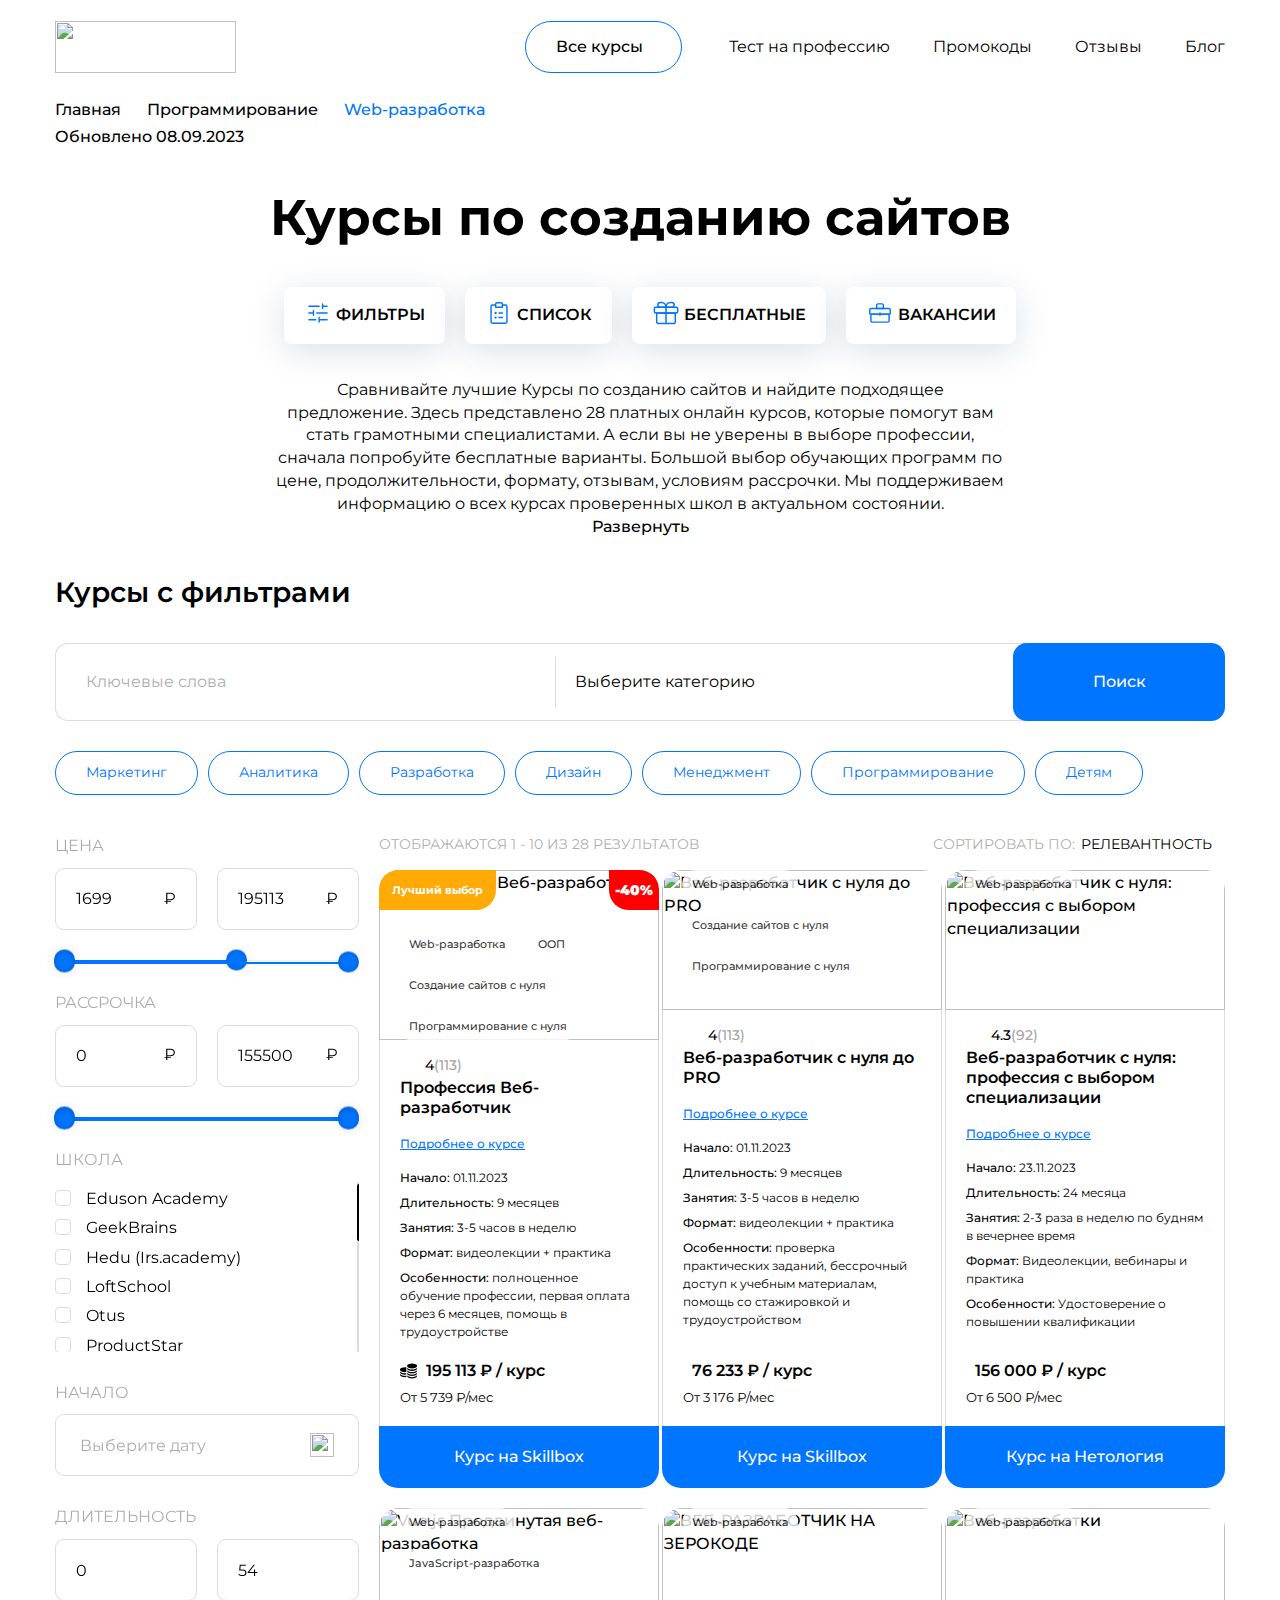
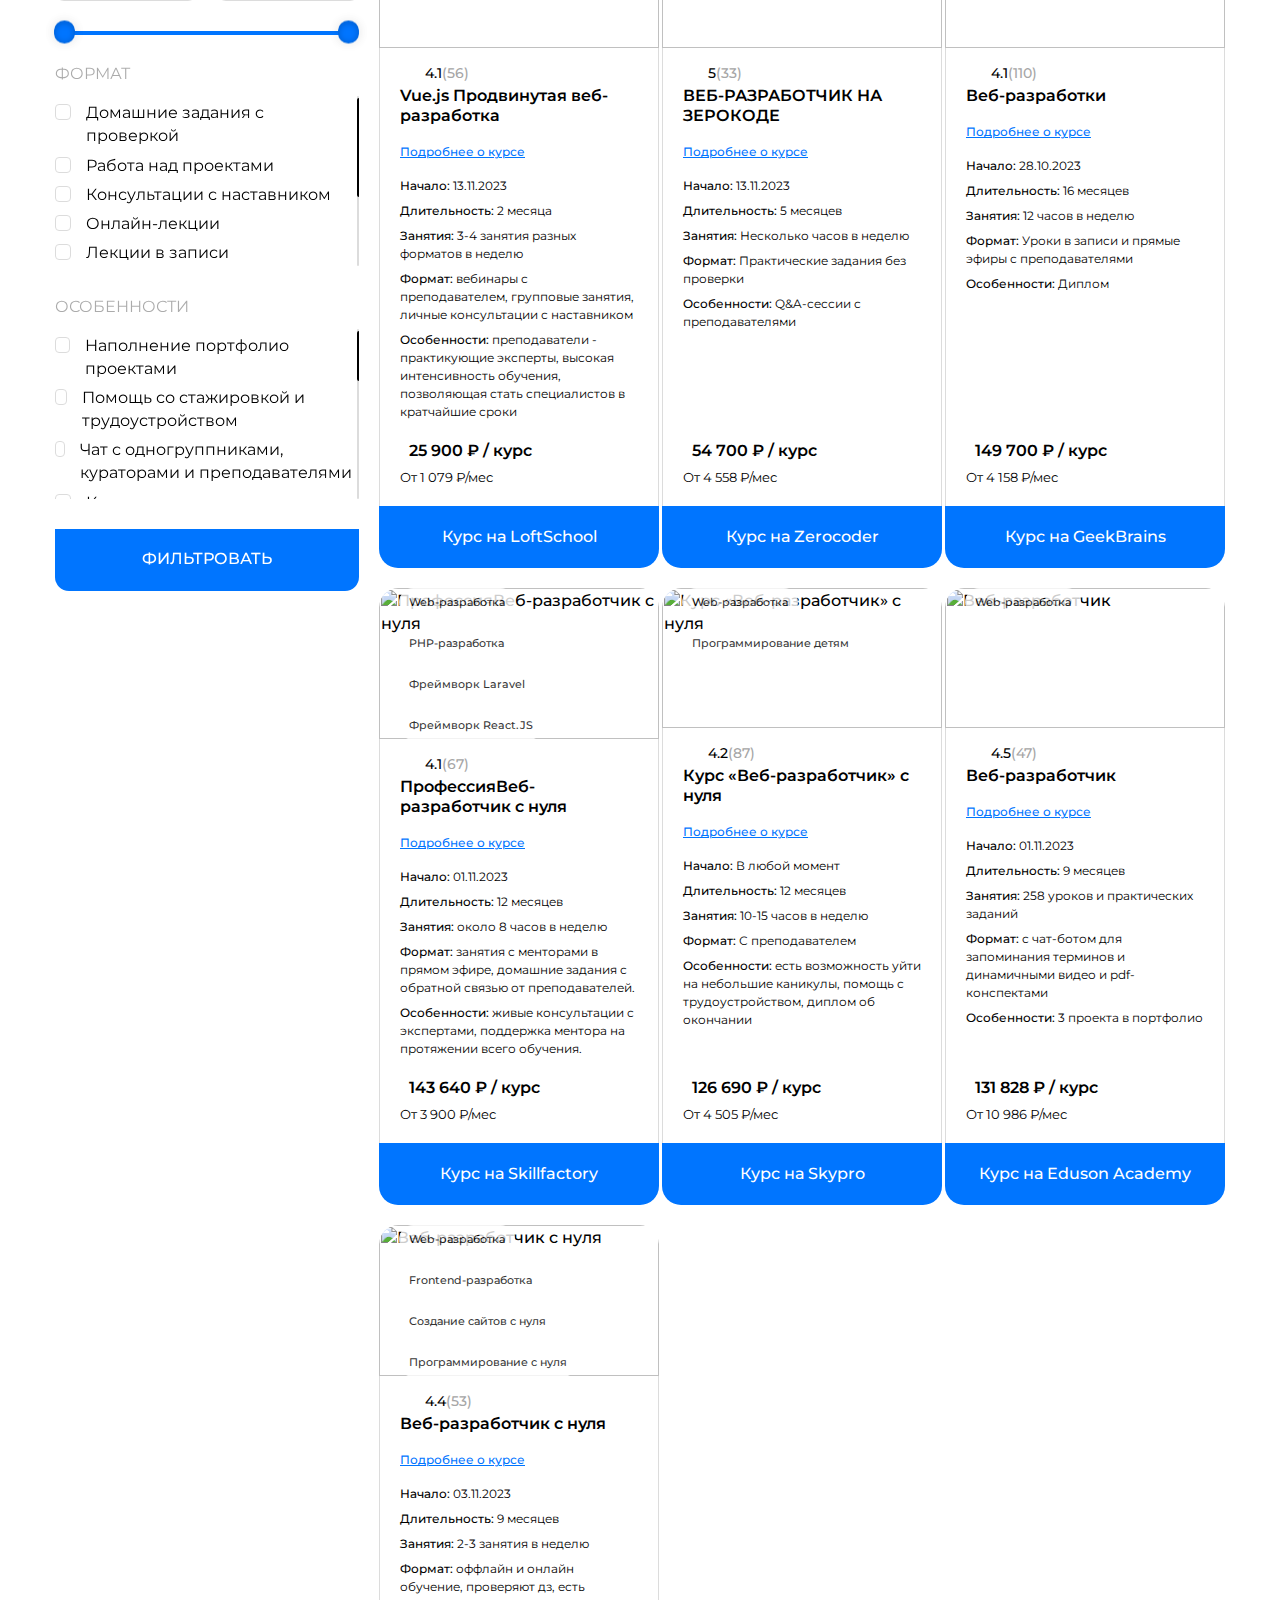
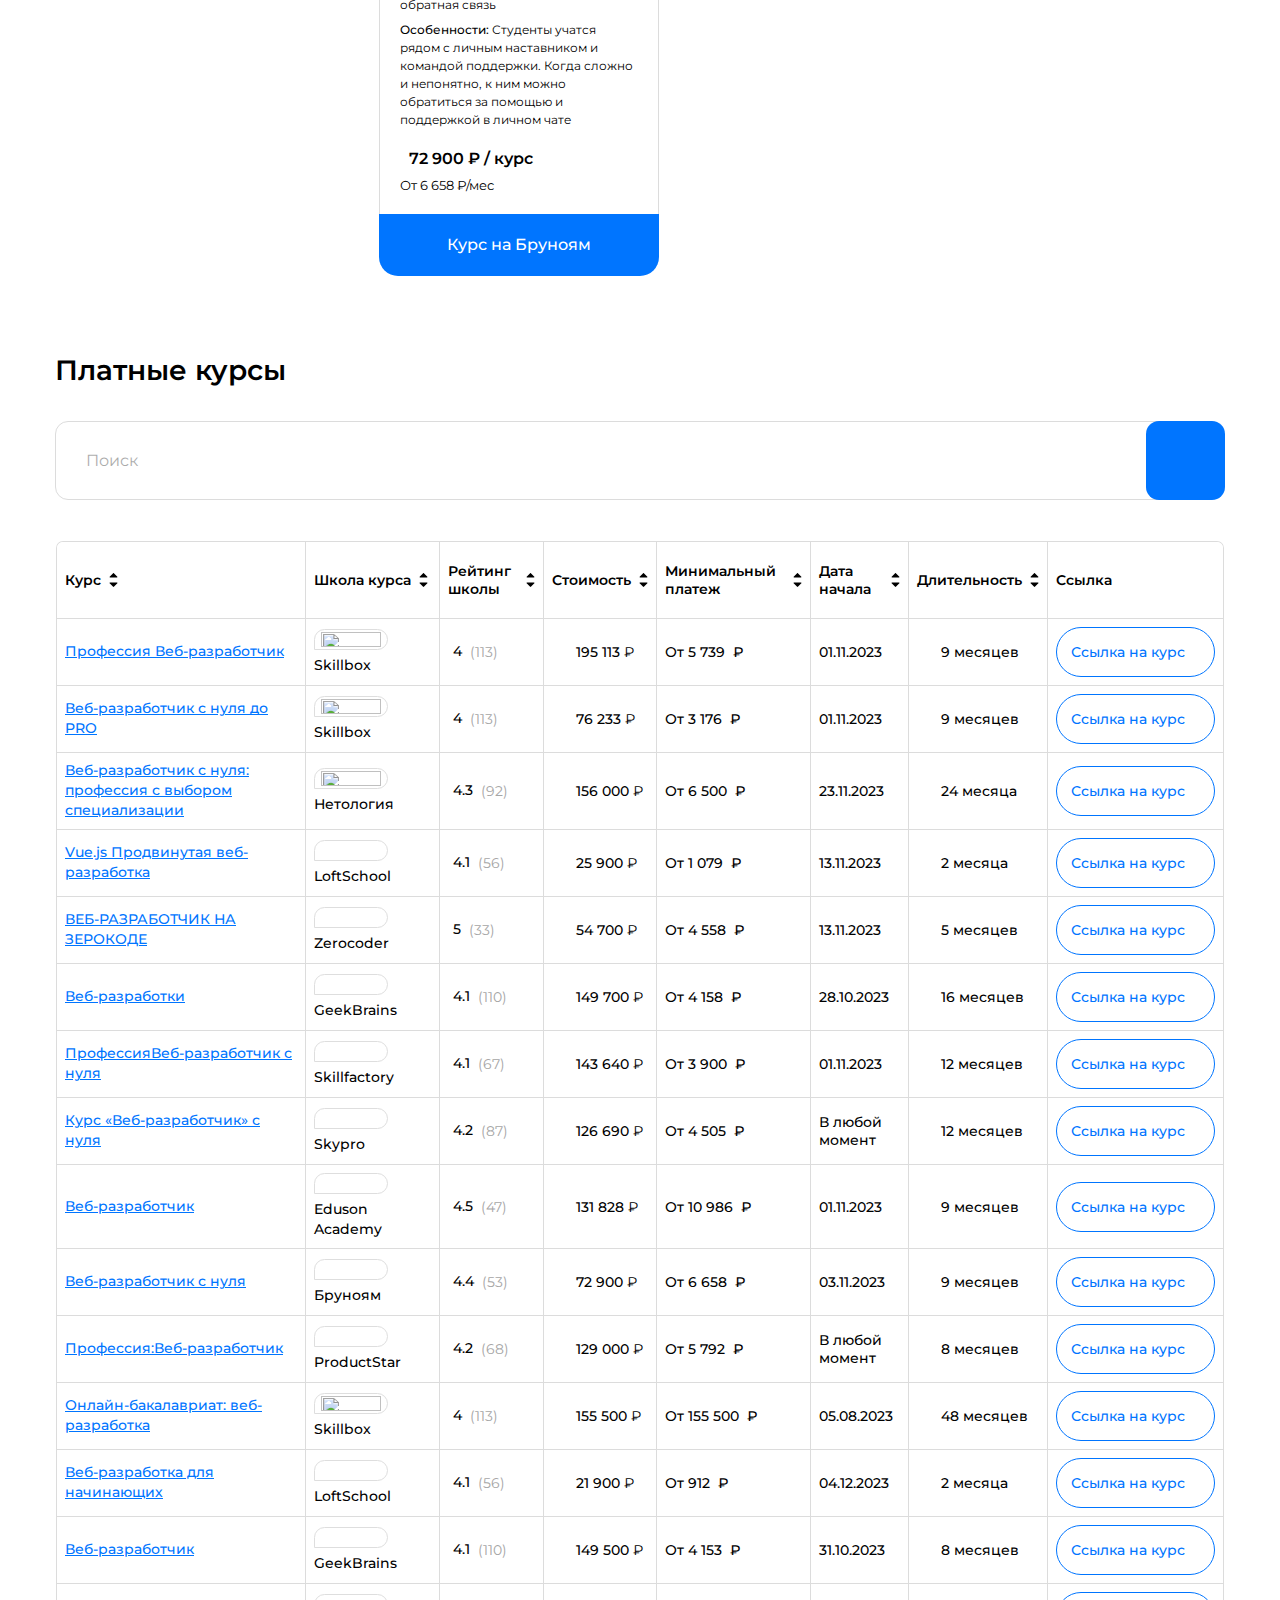
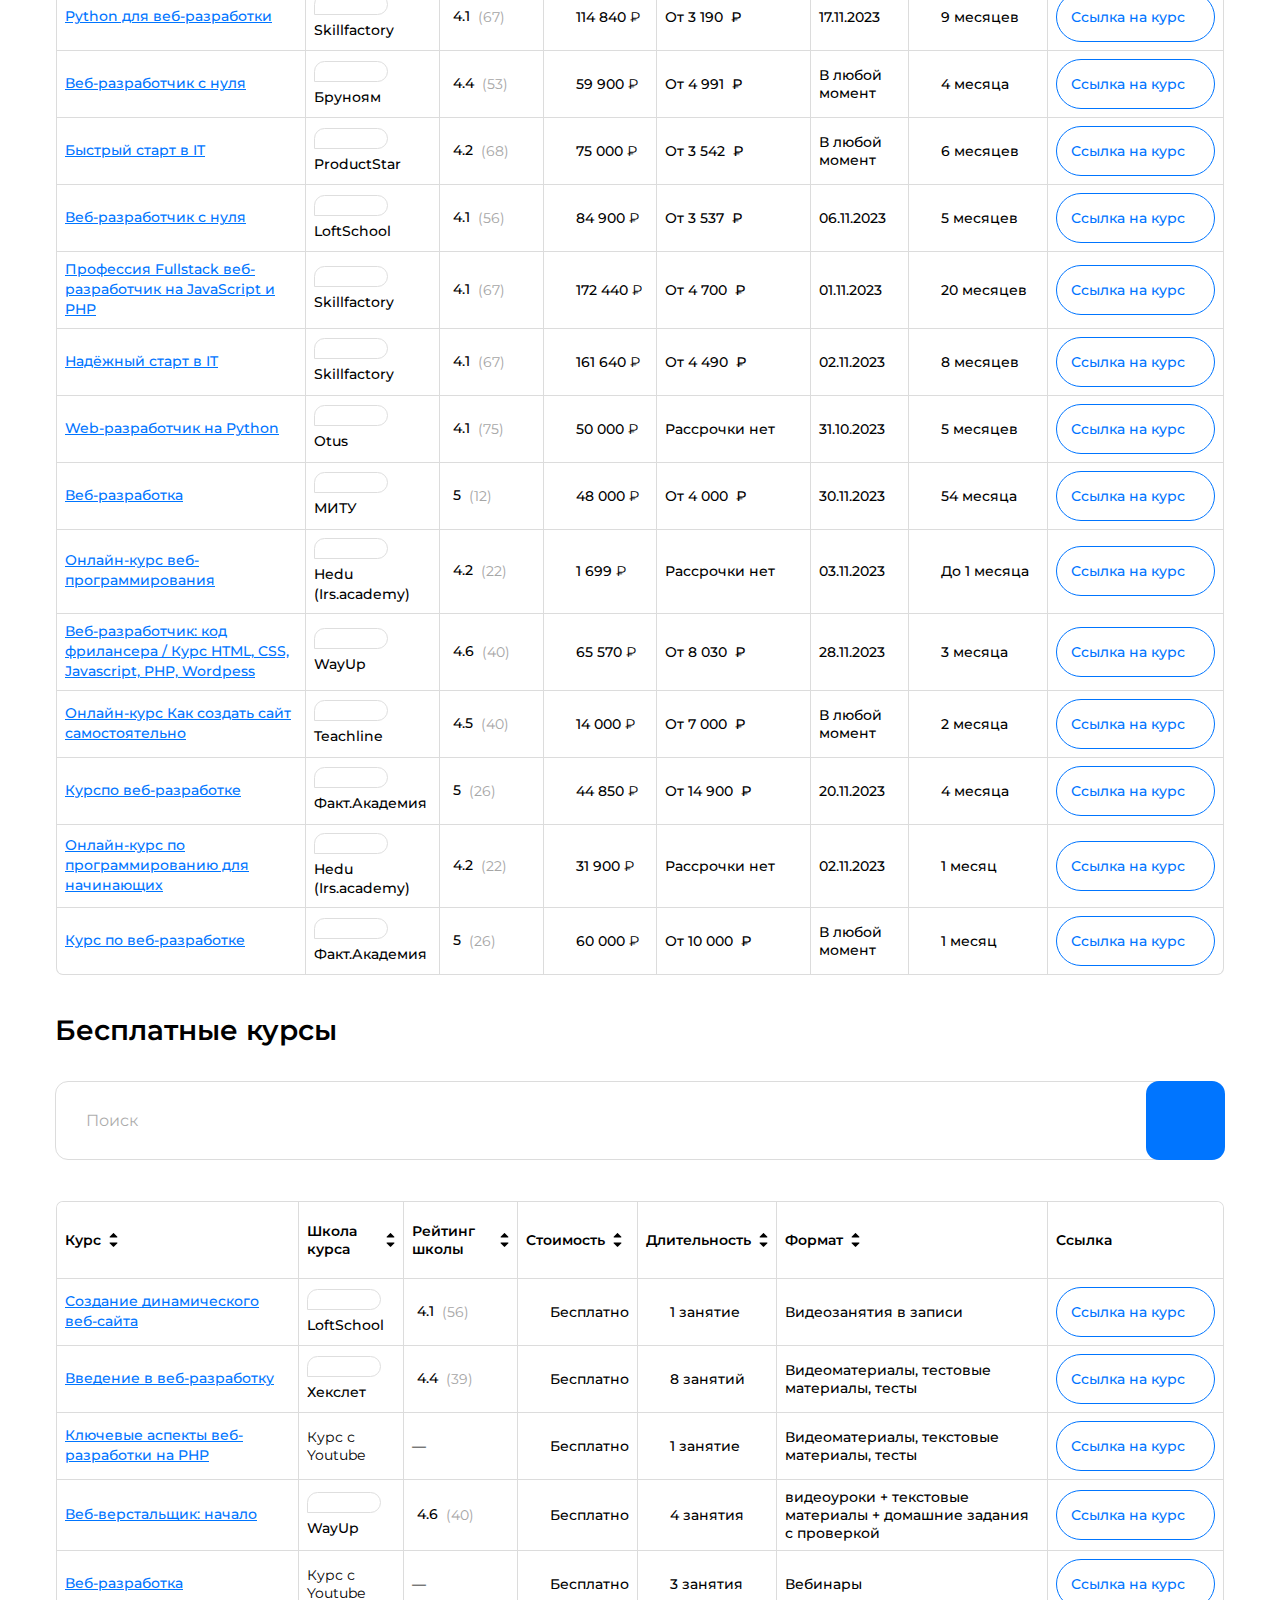
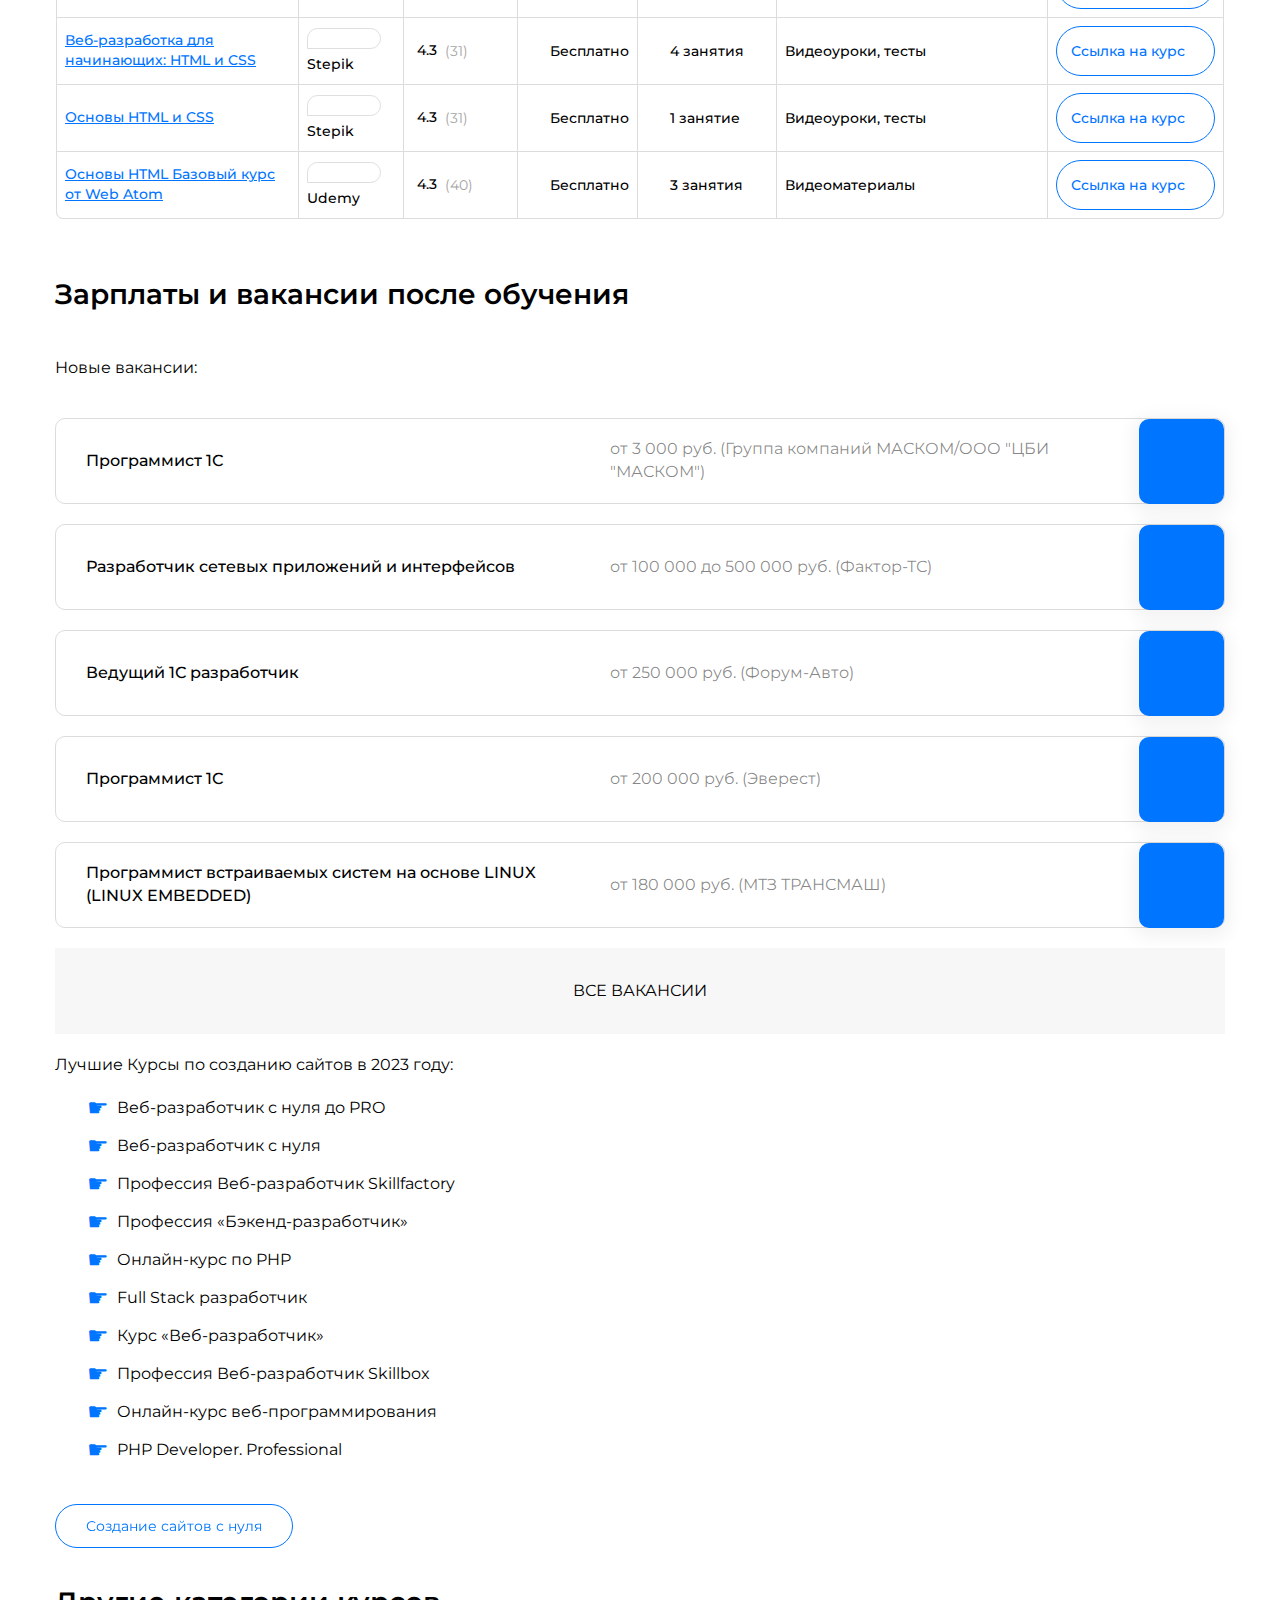
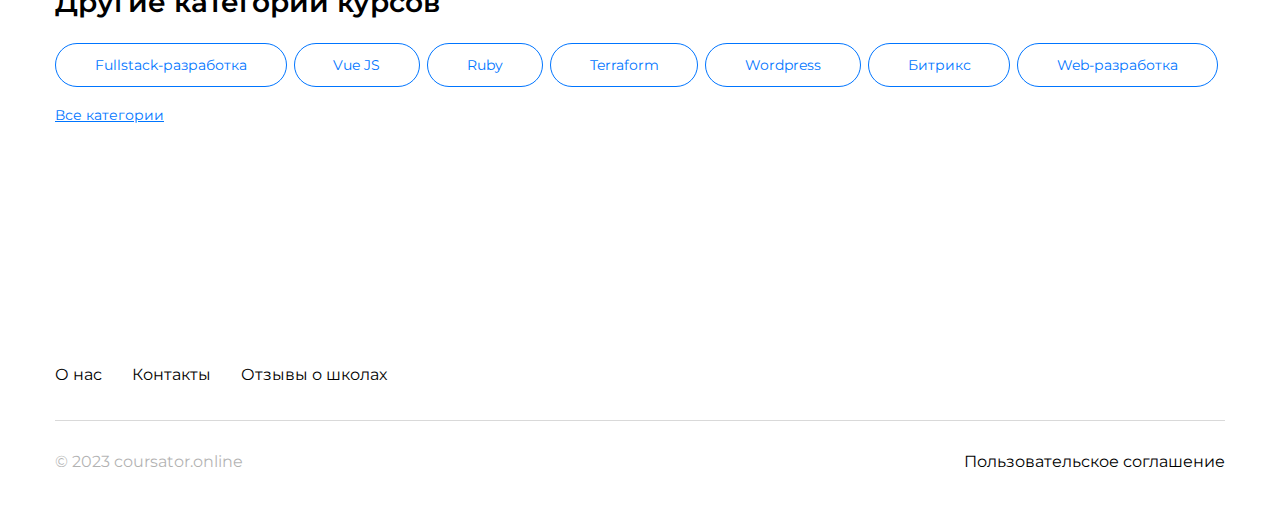
==== commit 3e4eaa62: "fix" ====
--- a/catalog.html
+++ b/catalog.html
@@ -1980,7 +1980,6 @@
                                             <path d="M12.0608 11.6483C9.67974 11.6483 7.69236 10.8841 7.22554 9.86694C7.15755 10.0151 7.12166 10.1685 7.12166 10.3257V10.8116C7.12166 12.0488 9.33301 13.0518 12.0608 13.0518C14.7886 13.0518 17 12.0488 17 10.8116V10.3257C17 10.1685 16.9641 10.015 16.8961 9.86694C16.4293 10.884 14.4419 11.6483 12.0608 11.6483Z" fill="black"/>
                                             <path d="M12.0608 14.1492C9.67974 14.1492 7.69236 13.385 7.22554 12.3678C7.15755 12.516 7.12166 12.6694 7.12166 12.8266V13.3124C7.12166 14.5497 9.33301 15.5526 12.0608 15.5526C14.7886 15.5526 17 14.5497 17 13.3124V12.8266C17 12.6693 16.9641 12.5159 16.8961 12.3678C16.4293 13.3849 14.4419 14.1492 12.0608 14.1492Z" fill="black"/>
                                         </svg>
-                                        <div class="course-card__price-title course-card__price-title_past">195 113 ₽</div>
                                         <img class="course-card__price-icon" src="/theme/images/icons/coins.svg" alt=""
                                             loading="lazy">
                                         <div class="course-card__price-title">195 113 ₽ / курс</div>
--- a/style.min.css
+++ b/style.min.css
@@ -2,7 +2,7 @@
 [data-simplebar]{align-content:flex-start;align-items:flex-start;flex-direction:column;flex-wrap:wrap;justify-content:flex-start;position:relative}.simplebar-wrapper{height:inherit;max-height:inherit;max-width:inherit;overflow:hidden;width:inherit}.simplebar-mask{direction:inherit;height:auto!important;overflow:hidden;width:auto!important;z-index:0}.simplebar-mask,.simplebar-offset{bottom:0;left:0;margin:0;padding:0;position:absolute;right:0;top:0}.simplebar-offset{-webkit-overflow-scrolling:touch;box-sizing:inherit!important;direction:inherit!important;resize:none!important}.simplebar-content-wrapper{-ms-overflow-style:none;box-sizing:border-box!important;direction:inherit;display:block;height:100%;max-height:100%;max-width:100%;position:relative;scrollbar-width:none;width:auto}.simplebar-content-wrapper::-webkit-scrollbar,.simplebar-hide-scrollbar::-webkit-scrollbar{display:none;height:0;width:0}.simplebar-content:after,.simplebar-content:before{content:" ";display:table}.simplebar-placeholder{max-height:100%;max-width:100%;pointer-events:none;width:100%}.simplebar-height-auto-observer-wrapper{box-sizing:inherit!important;flex-basis:0;flex-grow:inherit;flex-shrink:0;float:left;height:100%;margin:0;max-height:1px;max-width:1px;overflow:hidden;padding:0;pointer-events:none;position:relative;width:100%;z-index:-1}.simplebar-height-auto-observer{box-sizing:inherit;display:block;height:1000%;left:0;min-height:1px;min-width:1px;opacity:0;top:0;width:1000%;z-index:-1}.simplebar-height-auto-observer,.simplebar-track{overflow:hidden;pointer-events:none;position:absolute}.simplebar-track{bottom:0;right:0;z-index:1}[data-simplebar].simplebar-dragging .simplebar-content{pointer-events:none;-ms-user-select:none;user-select:none;-webkit-user-select:none}[data-simplebar].simplebar-dragging .simplebar-track{pointer-events:all}.simplebar-scrollbar{left:0;min-height:10px;position:absolute;right:0}.simplebar-scrollbar:before{background:#000;border-radius:7px;content:"";left:2px;opacity:0;position:absolute;right:2px;transition:opacity .2s linear}.simplebar-scrollbar.simplebar-visible:before{opacity:.5;transition:opacity 0s linear}.simplebar-track.simplebar-vertical{top:0;width:11px}.simplebar-track.simplebar-vertical .simplebar-scrollbar:before{bottom:2px;top:2px}.simplebar-track.simplebar-horizontal{height:11px;left:0}.simplebar-track.simplebar-horizontal .simplebar-scrollbar:before{height:100%;left:2px;right:2px}.simplebar-track.simplebar-horizontal .simplebar-scrollbar{height:7px;left:0;min-height:0;min-width:10px;right:auto;top:2px;width:auto}[data-simplebar-direction=rtl] .simplebar-track.simplebar-vertical{left:0;right:auto}.hs-dummy-scrollbar-size{direction:rtl;height:500px;opacity:0;overflow-x:scroll;overflow-y:hidden;position:fixed;visibility:hidden;width:500px}.simplebar-hide-scrollbar{-ms-overflow-style:none;left:0;overflow-y:scroll;position:fixed;scrollbar-width:none;visibility:hidden}
 .noUi-target,.noUi-target *{-webkit-touch-callout:none;-webkit-tap-highlight-color:transparent;box-sizing:border-box;touch-action:none;-webkit-user-select:none;-ms-user-select:none;user-select:none}.noUi-target{position:relative}.noUi-base,.noUi-connects{height:100%;position:relative;width:100%;z-index:1}.noUi-connects{overflow:hidden;z-index:0}.noUi-connect,.noUi-origin{height:100%;position:absolute;right:0;top:0;-ms-transform-origin:0 0;-webkit-transform-origin:0 0;transform-origin:0 0;-webkit-transform-style:preserve-3d;-webkit-transform-style:flat;transform-style:flat;width:100%;will-change:transform;z-index:1}.noUi-txt-dir-rtl.noUi-horizontal .noUi-origin{left:0;right:auto}.noUi-vertical .noUi-origin{top:-100%;width:0}.noUi-horizontal .noUi-origin{height:0}.noUi-handle{-webkit-backface-visibility:hidden;backface-visibility:hidden;position:absolute}.noUi-touch-area{height:100%;width:100%}.noUi-state-tap .noUi-connect,.noUi-state-tap .noUi-origin{transition:-webkit-transform .3s;transition:transform .3s;transition:transform .3s,-webkit-transform .3s}.noUi-state-drag *{cursor:inherit!important}.noUi-horizontal{height:18px}.noUi-horizontal .noUi-handle{height:28px;right:-17px;top:-6px;width:34px}.noUi-vertical{width:18px}.noUi-vertical .noUi-handle{bottom:-17px;height:34px;right:-6px;width:28px}.noUi-txt-dir-rtl.noUi-horizontal .noUi-handle{left:-17px;right:auto}.noUi-target{background:#fafafa;border:1px solid #d3d3d3;border-radius:4px;box-shadow:inset 0 1px 1px #f0f0f0,0 3px 6px -5px #bbb}.noUi-connects{border-radius:3px}.noUi-connect{background:#3fb8af}.noUi-draggable{cursor:ew-resize}.noUi-vertical .noUi-draggable{cursor:ns-resize}.noUi-handle{background:#fff;border:1px solid #d9d9d9;border-radius:3px;box-shadow:inset 0 0 1px #fff,inset 0 1px 7px #ebebeb,0 3px 6px -3px #bbb;cursor:default}.noUi-active{box-shadow:inset 0 0 1px #fff,inset 0 1px 7px #ddd,0 3px 6px -3px #bbb}.noUi-handle:after,.noUi-handle:before{background:#e8e7e6;content:"";display:block;height:14px;left:14px;position:absolute;top:6px;width:1px}.noUi-handle:after{left:17px}.noUi-vertical .noUi-handle:after,.noUi-vertical .noUi-handle:before{height:1px;left:6px;top:14px;width:14px}.noUi-vertical .noUi-handle:after{top:17px}[disabled] .noUi-connect{background:#b8b8b8}[disabled] .noUi-handle,[disabled].noUi-handle,[disabled].noUi-target{cursor:not-allowed}.noUi-pips,.noUi-pips *{box-sizing:border-box}.noUi-pips{color:#999;position:absolute}.noUi-value{position:absolute;text-align:center;white-space:nowrap}.noUi-value-sub{color:#ccc;font-size:10px}.noUi-marker{background:#ccc;position:absolute}.noUi-marker-large,.noUi-marker-sub{background:#aaa}.noUi-pips-horizontal{height:80px;left:0;padding:10px 0;top:100%;width:100%}.noUi-value-horizontal{-webkit-transform:translate(-50%,50%);transform:translate(-50%,50%)}.noUi-rtl .noUi-value-horizontal{-webkit-transform:translate(50%,50%);transform:translate(50%,50%)}.noUi-marker-horizontal.noUi-marker{height:5px;margin-left:-1px;width:2px}.noUi-marker-horizontal.noUi-marker-sub{height:10px}.noUi-marker-horizontal.noUi-marker-large{height:15px}.noUi-pips-vertical{height:100%;left:100%;padding:0 10px;top:0}.noUi-value-vertical{padding-left:25px;-webkit-transform:translateY(-50%);transform:translateY(-50%)}.noUi-rtl .noUi-value-vertical{-webkit-transform:translateY(50%);transform:translateY(50%)}.noUi-marker-vertical.noUi-marker{height:2px;margin-top:-1px;width:5px}.noUi-marker-vertical.noUi-marker-sub{width:10px}.noUi-marker-vertical.noUi-marker-large{width:15px}.noUi-tooltip{background:#fff;border:1px solid #d9d9d9;border-radius:3px;color:#000;display:block;padding:5px;position:absolute;text-align:center;white-space:nowrap}.noUi-horizontal .noUi-tooltip{bottom:120%;left:50%;-webkit-transform:translate(-50%);transform:translate(-50%)}.noUi-vertical .noUi-tooltip{right:120%;top:50%;-webkit-transform:translateY(-50%);transform:translateY(-50%)}.noUi-horizontal .noUi-origin>.noUi-tooltip{bottom:10px;left:auto;-webkit-transform:translate(50%);transform:translate(50%)}.noUi-vertical .noUi-origin>.noUi-tooltip{right:28px;top:auto;-webkit-transform:translateY(-18px);transform:translateY(-18px)}
 .flatpickr-calendar{-webkit-animation:none;animation:none;background:transparent;background:#fff;border:0;border-radius:5px;-webkit-box-shadow:1px 0 0 #e6e6e6,-1px 0 0 #e6e6e6,0 1px 0 #e6e6e6,0 -1px 0 #e6e6e6,0 3px 13px rgba(0,0,0,.08);box-shadow:1px 0 0 #e6e6e6,-1px 0 0 #e6e6e6,0 1px 0 #e6e6e6,0 -1px 0 #e6e6e6,0 3px 13px rgba(0,0,0,.08);-webkit-box-sizing:border-box;box-sizing:border-box;direction:ltr;display:none;font-size:14px;line-height:24px;opacity:0;padding:0;position:absolute;text-align:center;-ms-touch-action:manipulation;touch-action:manipulation;visibility:hidden;width:307.875px}.flatpickr-calendar.inline,.flatpickr-calendar.open{max-height:640px;opacity:1;visibility:visible}.flatpickr-calendar.open{display:inline-block;z-index:99999}.flatpickr-calendar.animate.open{-webkit-animation:fpFadeInDown .3s cubic-bezier(.23,1,.32,1);animation:fpFadeInDown .3s cubic-bezier(.23,1,.32,1)}.flatpickr-calendar.inline{display:block;position:relative;top:2px}.flatpickr-calendar.static{position:absolute;top:calc(100% + 2px)}.flatpickr-calendar.static.open{display:block;z-index:999}.flatpickr-calendar.multiMonth .flatpickr-days .dayContainer:nth-child(n+1) .flatpickr-day.inRange:nth-child(7n+7){-webkit-box-shadow:none!important;box-shadow:none!important}.flatpickr-calendar.multiMonth .flatpickr-days .dayContainer:nth-child(n+2) .flatpickr-day.inRange:nth-child(7n+1){-webkit-box-shadow:-2px 0 0 #e6e6e6,5px 0 0 #e6e6e6;box-shadow:-2px 0 0 #e6e6e6,5px 0 0 #e6e6e6}.flatpickr-calendar .hasTime .dayContainer,.flatpickr-calendar .hasWeeks .dayContainer{border-bottom:0;border-bottom-left-radius:0;border-bottom-right-radius:0}.flatpickr-calendar .hasWeeks .dayContainer{border-left:0}.flatpickr-calendar.hasTime .flatpickr-time{border-top:1px solid #e6e6e6;height:40px}.flatpickr-calendar.noCalendar.hasTime .flatpickr-time{height:auto}.flatpickr-calendar:after,.flatpickr-calendar:before{border:solid transparent;content:"";display:block;height:0;left:22px;pointer-events:none;position:absolute;width:0}.flatpickr-calendar.arrowRight:after,.flatpickr-calendar.arrowRight:before,.flatpickr-calendar.rightMost:after,.flatpickr-calendar.rightMost:before{left:auto;right:22px}.flatpickr-calendar.arrowCenter:after,.flatpickr-calendar.arrowCenter:before{left:50%;right:50%}.flatpickr-calendar:before{border-width:5px;margin:0 -5px}.flatpickr-calendar:after{border-width:4px;margin:0 -4px}.flatpickr-calendar.arrowTop:after,.flatpickr-calendar.arrowTop:before{bottom:100%}.flatpickr-calendar.arrowTop:before{border-bottom-color:#e6e6e6}.flatpickr-calendar.arrowTop:after{border-bottom-color:#fff}.flatpickr-calendar.arrowBottom:after,.flatpickr-calendar.arrowBottom:before{top:100%}.flatpickr-calendar.arrowBottom:before{border-top-color:#e6e6e6}.flatpickr-calendar.arrowBottom:after{border-top-color:#fff}.flatpickr-calendar:focus{outline:0}.flatpickr-wrapper{display:inline-block;position:relative}.flatpickr-months{display:-webkit-box;display:-webkit-flex;display:-ms-flexbox;display:flex}.flatpickr-months .flatpickr-month{-webkit-box-flex:1;background:transparent;-webkit-flex:1;-ms-flex:1;flex:1;line-height:1;overflow:hidden;position:relative;text-align:center}.flatpickr-months .flatpickr-month,.flatpickr-months .flatpickr-next-month,.flatpickr-months .flatpickr-prev-month{fill:rgba(0,0,0,.9);color:rgba(0,0,0,.9);height:34px;-webkit-user-select:none;-moz-user-select:none;-ms-user-select:none;user-select:none}.flatpickr-months .flatpickr-next-month,.flatpickr-months .flatpickr-prev-month{cursor:pointer;padding:10px;position:absolute;text-decoration:none;top:0;z-index:3}.flatpickr-months .flatpickr-next-month.flatpickr-disabled,.flatpickr-months .flatpickr-prev-month.flatpickr-disabled{display:none}.flatpickr-months .flatpickr-next-month i,.flatpickr-months .flatpickr-prev-month i{position:relative}.flatpickr-months .flatpickr-next-month.flatpickr-prev-month,.flatpickr-months .flatpickr-prev-month.flatpickr-prev-month{left:0}.flatpickr-months .flatpickr-next-month.flatpickr-next-month,.flatpickr-months .flatpickr-prev-month.flatpickr-next-month{right:0}.flatpickr-months .flatpickr-next-month:hover,.flatpickr-months .flatpickr-prev-month:hover{color:#959ea9}.flatpickr-months .flatpickr-next-month:hover svg,.flatpickr-months .flatpickr-prev-month:hover svg{fill:#f64747}.flatpickr-months .flatpickr-next-month svg,.flatpickr-months .flatpickr-prev-month svg{height:14px;width:14px}.flatpickr-months .flatpickr-next-month svg path,.flatpickr-months .flatpickr-prev-month svg path{fill:inherit;-webkit-transition:fill .1s;transition:fill .1s}.numInputWrapper{height:auto;position:relative}.numInputWrapper input,.numInputWrapper span{display:inline-block}.numInputWrapper input{width:100%}.numInputWrapper input::-ms-clear{display:none}.numInputWrapper input::-webkit-inner-spin-button,.numInputWrapper input::-webkit-outer-spin-button{-webkit-appearance:none;margin:0}.numInputWrapper span{border:1px solid rgba(57,57,57,.15);-webkit-box-sizing:border-box;box-sizing:border-box;cursor:pointer;height:50%;line-height:50%;opacity:0;padding:0 4px 0 2px;position:absolute;right:0;width:14px}.numInputWrapper span:hover{background:rgba(0,0,0,.1)}.numInputWrapper span:active{background:rgba(0,0,0,.2)}.numInputWrapper span:after{content:"";display:block;position:absolute}.numInputWrapper span.arrowUp{border-bottom:0;top:0}.numInputWrapper span.arrowUp:after{border-bottom:4px solid rgba(57,57,57,.6);border-left:4px solid transparent;border-right:4px solid transparent;top:26%}.numInputWrapper span.arrowDown{top:50%}.numInputWrapper span.arrowDown:after{border-left:4px solid transparent;border-right:4px solid transparent;border-top:4px solid rgba(57,57,57,.6);top:40%}.numInputWrapper span svg{height:auto;width:inherit}.numInputWrapper span svg path{fill:rgba(0,0,0,.5)}.numInputWrapper:hover{background:rgba(0,0,0,.05)}.numInputWrapper:hover span{opacity:1}.flatpickr-current-month{color:inherit;display:inline-block;font-size:135%;font-weight:300;height:34px;left:12.5%;line-height:inherit;line-height:1;padding:7.48px 0 0;position:absolute;text-align:center;-webkit-transform:translateZ(0);transform:translateZ(0);width:75%}.flatpickr-current-month span.cur-month{color:inherit;display:inline-block;font-family:inherit;font-weight:700;margin-left:.5ch;padding:0}.flatpickr-current-month span.cur-month:hover{background:rgba(0,0,0,.05)}.flatpickr-current-month .numInputWrapper{display:inline-block;width:6ch;width:7ch\0}.flatpickr-current-month .numInputWrapper span.arrowUp:after{border-bottom-color:rgba(0,0,0,.9)}.flatpickr-current-month .numInputWrapper span.arrowDown:after{border-top-color:rgba(0,0,0,.9)}.flatpickr-current-month input.cur-year{-webkit-appearance:textfield;-moz-appearance:textfield;appearance:textfield;background:transparent;border:0;border-radius:0;-webkit-box-sizing:border-box;box-sizing:border-box;color:inherit;cursor:text;display:inline-block;font-family:inherit;font-size:inherit;font-weight:300;height:auto;line-height:inherit;margin:0;padding:0 0 0 .5ch;vertical-align:initial}.flatpickr-current-month input.cur-year:focus{outline:0}.flatpickr-current-month input.cur-year[disabled],.flatpickr-current-month input.cur-year[disabled]:hover{background:transparent;color:rgba(0,0,0,.5);font-size:100%;pointer-events:none}.flatpickr-current-month .flatpickr-monthDropdown-months{appearance:menulist;-webkit-appearance:menulist;-moz-appearance:menulist;background:transparent;border:none;border-radius:0;box-sizing:border-box;-webkit-box-sizing:border-box;color:inherit;cursor:pointer;font-family:inherit;font-size:inherit;font-weight:300;height:auto;line-height:inherit;margin:-1px 0 0;outline:none;padding:0 0 0 .5ch;position:relative;vertical-align:initial;width:auto}.flatpickr-current-month .flatpickr-monthDropdown-months:active,.flatpickr-current-month .flatpickr-monthDropdown-months:focus{outline:none}.flatpickr-current-month .flatpickr-monthDropdown-months:hover{background:rgba(0,0,0,.05)}.flatpickr-current-month .flatpickr-monthDropdown-months .flatpickr-monthDropdown-month{background-color:transparent;outline:none;padding:0}.flatpickr-weekdays{-webkit-box-align:center;-ms-flex-align:center;-webkit-align-items:center;align-items:center;background:transparent;height:28px;overflow:hidden;text-align:center;width:100%}.flatpickr-weekdays,.flatpickr-weekdays .flatpickr-weekdaycontainer{display:-webkit-box;display:-webkit-flex;display:-ms-flexbox;display:flex}.flatpickr-weekdays .flatpickr-weekdaycontainer,span.flatpickr-weekday{-webkit-box-flex:1;-webkit-flex:1;-ms-flex:1;flex:1}span.flatpickr-weekday{background:transparent;color:rgba(0,0,0,.54);cursor:default;display:block;font-size:90%;font-weight:bolder;line-height:1;margin:0;text-align:center}.dayContainer,.flatpickr-weeks{padding:1px 0 0}.flatpickr-days{-webkit-box-align:start;-ms-flex-align:start;-webkit-align-items:flex-start;align-items:flex-start;display:-webkit-box;display:-webkit-flex;display:-ms-flexbox;display:flex;overflow:hidden;position:relative;width:307.875px}.flatpickr-days:focus{outline:0}.dayContainer{-ms-flex-pack:justify;-webkit-box-sizing:border-box;box-sizing:border-box;display:inline-block;display:-ms-flexbox;display:-webkit-box;display:-webkit-flex;display:flex;-webkit-flex-wrap:wrap;flex-wrap:wrap;-ms-flex-wrap:wrap;-webkit-justify-content:space-around;justify-content:space-around;max-width:307.875px;min-width:307.875px;opacity:1;outline:0;padding:0;text-align:left;-webkit-transform:translateZ(0);transform:translateZ(0);width:307.875px}.dayContainer+.dayContainer{-webkit-box-shadow:-1px 0 0 #e6e6e6;box-shadow:-1px 0 0 #e6e6e6}.flatpickr-day{-ms-flex-preferred-size:14.2857143%;-webkit-box-pack:center;-ms-flex-pack:center;background:none;border:1px solid transparent;border-radius:150px;-webkit-box-sizing:border-box;box-sizing:border-box;color:#393939;cursor:pointer;display:inline-block;-webkit-flex-basis:14.2857143%;flex-basis:14.2857143%;font-weight:400;height:39px;-webkit-justify-content:center;justify-content:center;line-height:39px;margin:0;max-width:39px;position:relative;text-align:center;width:14.2857143%}.flatpickr-day.inRange,.flatpickr-day.nextMonthDay.inRange,.flatpickr-day.nextMonthDay.today.inRange,.flatpickr-day.nextMonthDay:focus,.flatpickr-day.nextMonthDay:hover,.flatpickr-day.prevMonthDay.inRange,.flatpickr-day.prevMonthDay.today.inRange,.flatpickr-day.prevMonthDay:focus,.flatpickr-day.prevMonthDay:hover,.flatpickr-day.today.inRange,.flatpickr-day:focus,.flatpickr-day:hover{background:#e6e6e6;border-color:#e6e6e6;cursor:pointer;outline:0}.flatpickr-day.today{border-color:#959ea9}.flatpickr-day.today:focus,.flatpickr-day.today:hover{background:#959ea9;border-color:#959ea9;color:#fff}.flatpickr-day.endRange,.flatpickr-day.endRange.inRange,.flatpickr-day.endRange.nextMonthDay,.flatpickr-day.endRange.prevMonthDay,.flatpickr-day.endRange:focus,.flatpickr-day.endRange:hover,.flatpickr-day.selected,.flatpickr-day.selected.inRange,.flatpickr-day.selected.nextMonthDay,.flatpickr-day.selected.prevMonthDay,.flatpickr-day.selected:focus,.flatpickr-day.selected:hover,.flatpickr-day.startRange,.flatpickr-day.startRange.inRange,.flatpickr-day.startRange.nextMonthDay,.flatpickr-day.startRange.prevMonthDay,.flatpickr-day.startRange:focus,.flatpickr-day.startRange:hover{background:#569ff7;border-color:#569ff7;-webkit-box-shadow:none;box-shadow:none;color:#fff}.flatpickr-day.endRange.startRange,.flatpickr-day.selected.startRange,.flatpickr-day.startRange.startRange{border-radius:50px 0 0 50px}.flatpickr-day.endRange.endRange,.flatpickr-day.selected.endRange,.flatpickr-day.startRange.endRange{border-radius:0 50px 50px 0}.flatpickr-day.endRange.startRange+.endRange:not(:nth-child(7n+1)),.flatpickr-day.selected.startRange+.endRange:not(:nth-child(7n+1)),.flatpickr-day.startRange.startRange+.endRange:not(:nth-child(7n+1)){-webkit-box-shadow:-10px 0 0 #569ff7;box-shadow:-10px 0 0 #569ff7}.flatpickr-day.endRange.startRange.endRange,.flatpickr-day.selected.startRange.endRange,.flatpickr-day.startRange.startRange.endRange{border-radius:50px}.flatpickr-day.inRange{border-radius:0;-webkit-box-shadow:-5px 0 0 #e6e6e6,5px 0 0 #e6e6e6;box-shadow:-5px 0 0 #e6e6e6,5px 0 0 #e6e6e6}.flatpickr-day.flatpickr-disabled,.flatpickr-day.flatpickr-disabled:hover,.flatpickr-day.nextMonthDay,.flatpickr-day.notAllowed,.flatpickr-day.notAllowed.nextMonthDay,.flatpickr-day.notAllowed.prevMonthDay,.flatpickr-day.prevMonthDay{background:transparent;border-color:transparent;color:rgba(57,57,57,.3);cursor:default}.flatpickr-day.flatpickr-disabled,.flatpickr-day.flatpickr-disabled:hover{color:rgba(57,57,57,.1);cursor:not-allowed}.flatpickr-day.week.selected{border-radius:0;-webkit-box-shadow:-5px 0 0 #569ff7,5px 0 0 #569ff7;box-shadow:-5px 0 0 #569ff7,5px 0 0 #569ff7}.flatpickr-day.hidden{visibility:hidden}.rangeMode .flatpickr-day{margin-top:1px}.flatpickr-weekwrapper{float:left}.flatpickr-weekwrapper .flatpickr-weeks{-webkit-box-shadow:1px 0 0 #e6e6e6;box-shadow:1px 0 0 #e6e6e6;padding:0 12px}.flatpickr-weekwrapper .flatpickr-weekday{float:none;line-height:28px;width:100%}.flatpickr-weekwrapper span.flatpickr-day,.flatpickr-weekwrapper span.flatpickr-day:hover{background:transparent;border:none;color:rgba(57,57,57,.3);cursor:default;display:block;max-width:none;width:100%}.flatpickr-innerContainer{display:block;display:-webkit-box;display:-webkit-flex;display:-ms-flexbox;display:flex;overflow:hidden}.flatpickr-innerContainer,.flatpickr-rContainer{-webkit-box-sizing:border-box;box-sizing:border-box}.flatpickr-rContainer{display:inline-block;padding:0}.flatpickr-time{-webkit-box-sizing:border-box;box-sizing:border-box;display:block;display:-webkit-box;display:-webkit-flex;display:-ms-flexbox;display:flex;height:0;line-height:40px;max-height:40px;outline:0;overflow:hidden;text-align:center}.flatpickr-time:after{clear:both;content:"";display:table}.flatpickr-time .numInputWrapper{-webkit-box-flex:1;-webkit-flex:1;-ms-flex:1;flex:1;float:left;height:40px;width:40%}.flatpickr-time .numInputWrapper span.arrowUp:after{border-bottom-color:#393939}.flatpickr-time .numInputWrapper span.arrowDown:after{border-top-color:#393939}.flatpickr-time.hasSeconds .numInputWrapper{width:26%}.flatpickr-time.time24hr .numInputWrapper{width:49%}.flatpickr-time input{-webkit-appearance:textfield;-moz-appearance:textfield;appearance:textfield;background:transparent;border:0;border-radius:0;-webkit-box-shadow:none;box-shadow:none;-webkit-box-sizing:border-box;box-sizing:border-box;color:#393939;font-size:14px;height:inherit;line-height:inherit;margin:0;padding:0;position:relative;text-align:center}.flatpickr-time input.flatpickr-hour{font-weight:700}.flatpickr-time input.flatpickr-minute,.flatpickr-time input.flatpickr-second{font-weight:400}.flatpickr-time input:focus{border:0;outline:0}.flatpickr-time .flatpickr-am-pm,.flatpickr-time .flatpickr-time-separator{-ms-flex-item-align:center;-ms-grid-row-align:center;-webkit-align-self:center;align-self:center;color:#393939;float:left;font-weight:700;height:inherit;line-height:inherit;-webkit-user-select:none;-moz-user-select:none;-ms-user-select:none;user-select:none;width:2%}.flatpickr-time .flatpickr-am-pm{cursor:pointer;font-weight:400;outline:0;text-align:center;width:18%}.flatpickr-time .flatpickr-am-pm:focus,.flatpickr-time .flatpickr-am-pm:hover,.flatpickr-time input:focus,.flatpickr-time input:hover{background:#eee}.flatpickr-input[readonly]{cursor:pointer}@-webkit-keyframes fpFadeInDown{0%{opacity:0;-webkit-transform:translate3d(0,-20px,0);transform:translate3d(0,-20px,0)}to{opacity:1;-webkit-transform:translateZ(0);transform:translateZ(0)}}@keyframes fpFadeInDown{0%{opacity:0;-webkit-transform:translate3d(0,-20px,0);transform:translate3d(0,-20px,0)}to{opacity:1;-webkit-transform:translateZ(0);transform:translateZ(0)}}
-@charset "UTF-8";@-webkit-keyframes pulse{0%{box-shadow:0 0 0 0 var(--blue)}}@-webkit-keyframes main-head-img{0%,to{-webkit-transform:translate(-50%,-50%) scale(1);transform:translate(-50%,-50%) scale(1)}50%{-webkit-transform:translate(-50%,-50%) scale(1.04);transform:translate(-50%,-50%) scale(1.04)}75%{-webkit-transform:translate(-50%,-50%) scale(.96);transform:translate(-50%,-50%) scale(.96)}}@-webkit-keyframes subscribe-img{0%,to{-webkit-transform:scale(1.04);transform:scale(1.04)}50%{-webkit-transform:scale(1.08);transform:scale(1.08)}75%{-webkit-transform:scale(1);transform:scale(1)}}@-webkit-keyframes main-head-img-mobile{0%,to{-webkit-transform:scale(1.04);transform:scale(1.04)}50%{-webkit-transform:scale(1.08);transform:scale(1.08)}75%{-webkit-transform:scale(1);transform:scale(1)}}@-webkit-keyframes logo{0%,to{-webkit-transform:rotate(0);transform:rotate(0)}50%{-webkit-transform:rotate(-5deg);transform:rotate(-5deg)}75%{-webkit-transform:rotate(5deg);transform:rotate(5deg)}}@-webkit-keyframes swing-h{15%{-webkit-transform:translateX(6px);transform:translateX(6px)}30%{-webkit-transform:translateX(-6px);transform:translateX(-6px)}40%{-webkit-transform:translateX(3px);transform:translateX(3px)}50%{-webkit-transform:translateX(-3px);transform:translateX(-3px)}65%{-webkit-transform:translateX(1px);transform:translateX(1px)}to{-webkit-transform:translateX(0);transform:translateX(0)}}@-webkit-keyframes swing-w{15%{-webkit-transform:translateY(6px);transform:translateY(6px)}30%{-webkit-transform:translateY(-6px);transform:translateY(-6px)}40%{-webkit-transform:translateY(3px);transform:translateY(3px)}50%{-webkit-transform:translateY(-3px);transform:translateY(-3px)}65%{-webkit-transform:translateY(1px);transform:translateY(1px)}to{-webkit-transform:translateY(0);transform:translateY(0)}}*{border:0;margin:0;padding:0}*,:after,:before{box-sizing:border-box}:active,:focus,a:active,a:focus{outline:none}aside,footer,header,nav{display:block}body,html{-ms-text-size-adjust:100%;-moz-text-size-adjust:100%;-webkit-text-size-adjust:100%;height:100%;width:100%}button,input,textarea{font-family:inherit}input::-ms-clear{display:none}button,label{cursor:pointer}button::-moz-focus-inner{border:0;padding:0}a,a:hover,a:visited{text-decoration:none}ul li{list-style:none}img{vertical-align:top}h1,h2,h3,h4,h5,h6{font-size:inherit;font-weight:400}h1{font-size:50px;font-weight:700;line-height:68px;margin-top:35px;text-align:left}h1.center{text-align:center}h2{font-size:28px;font-weight:600;margin-bottom:20px;margin-top:35px}@keyframes pulse{0%{box-shadow:0 0 0 0 var(--blue)}}@keyframes main-head-img{0%,to{-webkit-transform:translate(-50%,-50%) scale(1);transform:translate(-50%,-50%) scale(1)}50%{-webkit-transform:translate(-50%,-50%) scale(1.04);transform:translate(-50%,-50%) scale(1.04)}75%{-webkit-transform:translate(-50%,-50%) scale(.96);transform:translate(-50%,-50%) scale(.96)}}@keyframes subscribe-img{0%,to{-webkit-transform:scale(1.04);transform:scale(1.04)}50%{-webkit-transform:scale(1.08);transform:scale(1.08)}75%{-webkit-transform:scale(1);transform:scale(1)}}@keyframes main-head-img-mobile{0%,to{-webkit-transform:scale(1.04);transform:scale(1.04)}50%{-webkit-transform:scale(1.08);transform:scale(1.08)}75%{-webkit-transform:scale(1);transform:scale(1)}}@keyframes logo{0%,to{-webkit-transform:rotate(0);transform:rotate(0)}50%{-webkit-transform:rotate(-5deg);transform:rotate(-5deg)}75%{-webkit-transform:rotate(5deg);transform:rotate(5deg)}}@keyframes swing-h{15%{-webkit-transform:translateX(6px);transform:translateX(6px)}30%{-webkit-transform:translateX(-6px);transform:translateX(-6px)}40%{-webkit-transform:translateX(3px);transform:translateX(3px)}50%{-webkit-transform:translateX(-3px);transform:translateX(-3px)}65%{-webkit-transform:translateX(1px);transform:translateX(1px)}to{-webkit-transform:translateX(0);transform:translateX(0)}}@keyframes swing-w{15%{-webkit-transform:translateY(6px);transform:translateY(6px)}30%{-webkit-transform:translateY(-6px);transform:translateY(-6px)}40%{-webkit-transform:translateY(3px);transform:translateY(3px)}50%{-webkit-transform:translateY(-3px);transform:translateY(-3px)}65%{-webkit-transform:translateY(1px);transform:translateY(1px)}to{-webkit-transform:translateY(0);transform:translateY(0)}}.main{position:relative;z-index:99}.d-f{display:flex}.f-sh{flex-shrink:0}.jc-sb{justify-content:space-between}.jc-sa{justify-content:space-around}.jc-c{justify-content:center}.jc-fe{justify-content:flex-end}.jc-se{justify-content:space-evenly}.ai-c{align-items:center}.ai-fe{align-items:flex-end}.ai-fs{align-items:flex-start}.flex-column{display:flex;flex-direction:column}.grid{display:flex;flex-wrap:wrap}.bg-link{height:100%;left:0;position:absolute;top:0;width:100%}.container{margin:0 auto;max-width:1270px;padding-left:50px;padding-right:50px;width:100%}.icon-size{flex:0 0 auto;min-width:auto}.hidden{display:none!important}.ttl-tp-1{font-size:60px;font-weight:700;line-height:68px}.ttl-tp-2,.ttl-tp-3{font-size:28px;font-weight:600}.ttl-tp-3{line-height:39px;text-transform:uppercase}.ttl-tp-4{font-size:34px;font-weight:600;line-height:39px}.txt-tp-1{font-weight:400}.txt-tp-1,.txt-tp-2{font-size:18px}.hvr-lnk:hover{color:#0075ff;color:var(--blue)}.lght-txt{color:#fff;color:var(--light-text)}.lnk{color:#0075ff;color:var(--blue)}.lnk:hover{font-style:italic}.mt-20{margin-top:20px}.mt-10{margin-top:10px}.mt-40{margin-top:40px}.mt-35{margin-top:35px}.mb-20{margin-bottom:20px}.mt-tp-1{margin-top:40px}.mt-tp-2{margin-top:105px}.mt-tp-3{margin-top:30px}.mt-tp-4{margin-top:95px}.mt-tp-5{margin-top:105px}.mt-tp-6,.mt-tp-7,.mt-tp-8{margin-top:35px}.mt-tp-9{margin-top:80px}.mt-tp-10,.mt-tp-11{margin-top:55px}.mt-tp-12{margin-top:20px}.mt-tp-13{margin-top:90px}.mt-tp-14{margin-top:30px}.mt-tp-15{margin-top:105px}.mt-tp-16{margin-top:85px}.mt-tp-17{margin-top:50px}.sctn-crd{background:#fff;background:var(--default-bg-site);border:1px solid #dcdcdc;border:1px solid var(--grey);box-shadow:0 0 38px rgba(0,0,0,.05)}.sctn-crd.pd-tp-1{border-radius:37px;padding:40px 44px 55px}.sctn-crd.pd-tp-2{border-radius:31px;padding:45px 45px 50px}.sctn-crd.pd-tp-3{border-radius:30px;padding:44px 0 0 50px}.sctn-crd.pd-tp-4{border-radius:19px;padding:30px 45px 35px}.tag-message{display:inline-flex}.tag-message.green,.tag-message.green-opacity{color:#43c59e;color:var(--green)}.tag-message.blue{color:#0075ff;color:var(--green)}.tag-message.red,.tag-message.red-opacity{color:#ef476f;color:var(--red)}.tag-message.green-opacity{background:rgba(67,197,158,.11);background:var(--green-opacity-2)}.tag-message.green{background:rgba(67,197,158,.19);background:var(--green-opacity)}.tag-message.red{background:rgba(239,71,111,.19);background:var(--red-opacity)}.tag-message.red-opacity{background:rgba(239,71,111,.11);background:var(--red-opacity-2)}.tag-message.h-big,.tag-message.h-dflt{border-radius:11px 11px 11px 0}.tag-message.h-dflt{font-size:14px;font-weight:400;line-height:17px;min-height:31px}.tag-message.h-dflt .bold,.tag-message.h-dflt.bold{font-weight:500}.tag-message.h-dflt span{margin-right:3px}.tag-message.h-big{font-size:15px;font-weight:600;line-height:18px;min-height:39px;text-transform:uppercase}.tag-message.h-gig{border-radius:24px;line-height:20px;min-height:46px}.tag-message.h-2{border-radius:24px;font-size:13px;line-height:16px;min-height:35px}.tag-message.p-dflt{padding:5px 11px}.tag-message.p-big{padding:5px 13px}.tag-message.p-gig{padding:13px 20px}.tag-message.p-2{padding:10px 25px}.bttn-hvr:hover{box-shadow:0 4px 1px rgba(35,32,30,.08);-webkit-transform:translateY(-4px);transform:translateY(-4px)}.head-title{font-size:50px;font-weight:700;line-height:68px}.head-title.center{text-align:center}.title-semibold{font-size:20px;font-weight:600;line-height:24px}.color-green{color:#43c59e}.color-pink{color:#eb236b}.tx-small{line-height:17px}.link-blue,.tx-small{font-size:14px;font-weight:400}.link-blue{color:#0075ff;color:var(--blue);cursor:pointer;-webkit-text-decoration-line:underline;text-decoration-line:underline}.link-blue:hover{text-decoration:none;-webkit-text-decoration-line:none;text-decoration-line:none}[data-scroll-dflt] .simplebar-track{background:#dcdcdc;background:var(--grey);border-radius:9px}[data-scroll-dflt] .simplebar-track.simplebar-vertical{width:2px}[data-scroll-dflt] .simplebar-track.simplebar-vertical .simplebar-scrollbar{width:100%}[data-scroll-dflt] .simplebar-track.simplebar-vertical .simplebar-scrollbar:before{left:0;width:100%}[data-scroll-dflt] .simplebar-track.simplebar-horizontal{height:2px}[data-scroll-dflt] .simplebar-track.simplebar-horizontal .simplebar-scrollbar{height:100%;top:0}[data-scroll-dflt] .simplebar-track.simplebar-horizontal .simplebar-scrollbar:before{height:100%}[data-scroll-dflt] .simplebar-scrollbar{padding:0 2px}[data-scroll-dflt] .simplebar-scrollbar:before{background:#000;background:var(--black);border-radius:9px;opacity:1}.btn{background:none;border:1px solid #0075ff;border-radius:70px;color:#000;cursor:pointer;display:inline-flex;line-height:20px;padding:10px 30px;transition:.4s;white-space:nowrap;width:auto}.btn-flex{align-items:center;display:flex;justify-content:center}.btn-center{display:block;margin:0 auto}.btn-big{padding:20px 40px}.btn__white-blue:hover{background:#0075ff;color:#fff}.btn-white:hover{background:none;border-radius:15px;color:#000}.btn-square{border-radius:10px}.btn-square:hover{-webkit-transform:scale(1.1);transform:scale(1.1)}.btn-blue{background:#0075ff;color:#fff}.btn-grey-blue{background:#f7f7f7;background:var(--grey-5);border:none}.btn-grey-blue:hover{background:#0075ff;color:#fff}body{background-color:#fff;background-color:var(--default-bg-site)}body.block{-webkit-overflow-scrolling:touch;overflow:hidden}a,body,button,label{color:#000;color:var(--default-text-color);font-family:Montserrat,sans-serif;font-size:16px;font-weight:500;line-height:1.425}p{font-weight:400}a,button,label,path,svg{transition:.3s}img{-o-object-fit:cover;object-fit:cover}:root{--default-text-color:#000;--default-bg-site:#fff;--light-text:#fff;--blue:#0075ff;--blue-hover:#0075df;--grey:#dcdcdc;--grey-2:rgba(0,0,0,.46);--grey-3:#8a8a8a;--grey-4:#a6a6a6;--grey-5:#f7f7f7;--grey-6:#ececec;--grey-7:#d9d9d9;--grey-8:#efefef;--grey-9:#dedede;--grey-10:#dfdfdf;--grey-opacity:rgba(0,0,0,.03);--grey-opacity-2:rgba(0,0,0,.42);--black:#000;--green:#43c59e;--green-opacity:rgba(67,197,158,.19);--green-opacity-2:rgba(67,197,158,.11);--pink:#eb236b;--red:#ef476f;--red-2:#f40000;--red-opacity:rgba(239,71,111,.19);--red-opacity-2:rgba(239,71,111,.11);--violet:#3d3bff;--gold:#ffe381;--yellow:#ffaa05;--white-opacity:hsla(0,0%,100%,.5)}.assessment{flex:0 0 auto}.assessment-text{font-weight:400}.assessment-stars{direction:rtl;margin-top:10px}.assessment-star{background:transparent;flex:0 0 21px;height:21px;min-width:21px;width:21px}.assessment-star:not(:first-child){margin-right:7px}.assessment-star-icon{height:100%;width:100%}.assessment-star.active path,.assessment-star.active~.assessment-star path,.assessment-star:hover path,.assessment-star:hover~.assessment-star path{fill:#ffe381;fill:var(--gold);stroke:#ffe381;stroke:var(--gold)}.assessment-star:hover{-webkit-transform:scale(1.1);transform:scale(1.1)}.breadcrumbs__element:not(:last-child),.breadcrumbs__icon:not(:last-child){margin-right:13px}.breadcrumbs__element{line-height:2}span.breadcrumbs__element{color:#0075ff;color:var(--blue)}.contacts__container{margin-bottom:-20px}.contacts__logo{display:inline-block;margin-bottom:20px}.contacts__logo:hover{-webkit-animation-duration:.4s;animation-duration:.4s;-webkit-animation-name:logo;animation-name:logo}.contacts__links{margin-bottom:8px;margin-left:-7.5px;margin-right:-7.5px}.contacts__links-element{border-radius:50%;flex:0 0 36px;height:36px;margin:0 7.5px 12px;min-width:36px;width:36px}.contacts__links-element:hover .contacts__links-element-icon{-webkit-transform:translateY(-2px);transform:translateY(-2px)}.contacts__links-element-icon{height:100%;-o-object-fit:contain;object-fit:contain;width:100%}.course-card{background:#fff;background:var(--default-bg-site);border-radius:19px;cursor:pointer;overflow:hidden}.course-card__picture{min-height:173px;padding:20px;position:relative;width:100%}.course-card__picture-img{border-radius:19px 19px 0 0;height:100%;left:0;position:absolute;top:0;width:100%;z-index:0}.course-card__picture.transparent{border-left:1px solid #dcdcdc;border-left:1px solid var(--grey);border-radius:19px 19px 0 0;border-right:1px solid #dcdcdc;border-right:1px solid var(--grey);border-top:1px solid #dcdcdc;border-top:1px solid var(--grey);min-height:0}.course-card__picture.transparent .course-card__tag{border:1px solid #0075ff;border:1px solid var(--blue)}.course-card__tags{margin-bottom:-13px;position:relative;z-index:1}.course-card__tag{background:#fff;background:var(--default-bg-site);border-radius:24px;font-size:11px;line-height:13px;margin-bottom:12px;min-height:29px;padding:5px 10px;transition:0s}.course-card__tag:not(:last-child){margin-right:13px}.course-card__tag:hover{background:#0075ff;background:var(--blue);color:#fff;color:var(--light-text);-webkit-transform:scale(1.05);transform:scale(1.05)}.course-card__body{border-left:1px solid #dcdcdc;border-left:1px solid var(--grey);border-right:1px solid #dcdcdc;border-right:1px solid var(--grey);flex-grow:1;padding:17px 20px 20px}.course-card__head{margin-bottom:17px}.course-card__head-title{flex:0 1 100%;font-weight:600;line-height:20px;margin-right:15px;max-width:-webkit-max-content;max-width:max-content}.course-card__head-assessment{flex:0 0 auto;height:100%;min-width:auto}.course-card__head-assessment-icon{flex:0 0 16px;height:16px;margin-right:9px;min-width:16px;width:16px}.course-card__head-assessment-text{font-size:14px;line-height:17px}.course-card__head-assessment-text .grey{color:#a6a6a6;color:var(--grey-4)}.course-card__head-assessment-text:hover{color:var(--blue)}.course-card__head-assessment-text a{font-size:inherit;font-weight:inherit;line-height:inherit}.course-card__head-assessment-text a:hover{color:#0075ff;color:var(--blue)}.course-card__text{font-size:12px;font-weight:400;line-height:18px;margin-top:7px}.course-card__text .bold{font-weight:500}.course-card__text.last{margin-bottom:20px}.course-card__price{margin-bottom:-8px;margin-top:auto}.course-card__price-inner,.course-card__price-text{margin-bottom:8px}.course-card__price-inner{margin-right:15px}.course-card__price-icon{margin-right:9px}.course-card__price-title{font-weight:600;line-height:20px;font-size:13px;}.course-card__price-title.red{color:#ef476f;color:var(--red)}.course-card__price-text{font-size:13px;font-weight:400;line-height:18px}.course-card__footer{background:#0075ff;background:var(--blue);line-height:20px;min-height:62px;padding:10px;text-align:center}.course-card__footer:hover .course-card__footer-text{-webkit-animation:swing-h .6s ease;animation:swing-h .6s ease;-webkit-animation-iteration-count:1;animation-iteration-count:1}.course-card__linkMore{background:0 0;color:var(--blue);font-size:12px;margin-bottom:17px;text-decoration:underline;white-space:nowrap}.course-card__linkMore:hover{color:#000}.dflt-bttn{position:relative;text-align:center}.dflt-bttn.s-dflt{border-radius:70px;font-weight:600;min-height:65px}.dflt-bttn.s-2{border-radius:14px;font-weight:500;min-height:62px}.dflt-bttn.s-3{border-radius:0 11px 11px 11px;font-weight:600;min-height:65px}.dflt-bttn.s-4{border-radius:62px;font-size:25px;font-weight:600;min-height:69px;text-transform:uppercase}.dflt-bttn.s-5{border-radius:13px;font-size:19px;font-weight:600;min-height:80px}.dflt-bttn.t-dflt{background:#0075ff;background:var(--blue);box-shadow:0 0 0 1em hsla(0,0%,100%,0);color:#fff;color:var(--light-text)}.dflt-bttn.t-red{background:#f40000;background:var(--red-2);color:#fff;color:var(--light-text)}.dflt-bttn.pulse:hover{-webkit-animation:pulse 1s infinite;animation:pulse 1s infinite}.dflt-bttn.bg:hover{background:#0075df;background:var(--blue-hover)}.dflt-bttn__icon{margin-left:16px}.dflt-bttn.dflt-bttn__spinner,.dflt-bttn.dflt-bttn__spinner:hover{background:#a5ceff}.dflt-bttn .spinner{-webkit-animation:rotate 2s linear infinite;animation:rotate 2s linear infinite;display:none;height:50px;left:50%;margin:-25px 0 0 -25px;position:absolute;top:50%;width:50px;z-index:2}.dflt-bttn .spinner .path{stroke:#f3f3f3;stroke-linecap:round;-webkit-animation:dash 1.5s ease-in-out infinite;animation:dash 1.5s ease-in-out infinite}@-webkit-keyframes rotate{to{-webkit-transform:rotate(1turn);transform:rotate(1turn)}}@-webkit-keyframes dash{0%{stroke-dasharray:1,150;stroke-dashoffset:0}50%{stroke-dasharray:90,150;stroke-dashoffset:-35}to{stroke-dasharray:90,150;stroke-dashoffset:-124}}input[type=checkbox],input[type=radio]{-webkit-appearance:none;-moz-appearance:none;background:var(--b,#fff);border:1px solid var(--bc,#dcdcdc);cursor:pointer;display:inline-block;height:16px;outline:none;position:relative;transition:background .3s,border-color .3s,box-shadow .2s;vertical-align:top;width:16px}input[type=checkbox]:after,input[type=radio]:after{content:"";display:block;left:0;opacity:var(--o,0);position:absolute;top:0;transition:opacity var(--d-o,.2s),-webkit-transform var(--d-t,.3s) var(--d-t-e,ease);transition:transform var(--d-t,.3s) var(--d-t-e,ease),opacity var(--d-o,.2s);transition:transform var(--d-t,.3s) var(--d-t-e,ease),opacity var(--d-o,.2s),-webkit-transform var(--d-t,.3s) var(--d-t-e,ease)}input[type=checkbox]:checked,input[type=radio]:checked{--b:#0075ff;--bc:#0075ff;--d-o:0.3s;--d-t:0.6s;--d-t-e:cubic-bezier(0.2,0.85,0.32,1.2);--o:1}input[type=checkbox]:hover:not(:checked),input[type=radio]:hover:not(:checked){--bc:#0075ff}input[type=checkbox]+label,input[type=radio]+label{cursor:pointer;display:inline-block;font-weight:400;margin-left:15px;vertical-align:top}input[type=checkbox]{border-radius:4px;margin:2px 0 0}input[type=checkbox]:after{border:1px solid #fff;border-left:0;border-top:0;height:7px;left:5px;top:3px;-webkit-transform:rotate(var(--r,20deg));transform:rotate(var(--r,20deg));width:4px}input[type=checkbox]:checked{--r:43deg}input[type=radio]{border-radius:50%}input[type=radio]:after{background:#fff;border-radius:50%;height:10px;left:2px;opacity:0;top:2px;-webkit-transform:scale(var(--s,.7));transform:scale(var(--s,.7));width:10px}input[type=radio]:checked{--s:1}input[type=radio]:checked:after{opacity:1}.dropdown-select{position:relative}.dropdown-select__mob{background:transparent;display:none}.dropdown-select__button{background:transparent;height:100%;width:100%}.dropdown-select__button-icon{transition:.3s}.dropdown-select__modal{background:#fff;background:var(--default-bg-site);border:1px solid #dcdcdc;border:1px solid var(--grey);border-radius:4px;box-shadow:0 0 21px rgba(0,0,0,.06);left:0;opacity:0;pointer-events:none;position:absolute;top:100%;-webkit-transform:translateY(20px);transform:translateY(20px);transition:.3s;width:100%;z-index:50}.dropdown-select__modal-search{padding:4px}.dropdown-select__modal-search-input{border:1px solid #dcdcdc;border:1px solid var(--grey);border-radius:4px;color:#000;color:var(--default-text-color);font-family:Montserrat,sans-serif;height:34px;padding:4px;width:100%}.dropdown-select__modal-empty{opacity:.7;padding:20px}.dropdown-select__modal-inner{height:100%;max-height:220px;overflow:auto}.dropdown-select__modal-element{display:block;padding:8px 10px 7px 25px}.dropdown-select__modal-element:hover{background:#0075ff;background:var(--blue);color:#fff;color:var(--light-text)}.dropdown-select__modal-element.title{padding-left:10px}.dropdown-select__modal-element.active{background:#dcdcdc;background:var(--grey);pointer-events:none}.dropdown-select.active .dropdown-select__modal{opacity:1;pointer-events:auto;-webkit-transform:translateY(10px);transform:translateY(10px)}.dropdown-select.active .dropdown-select__button-icon{-webkit-transform:rotate(180deg);transform:rotate(180deg)}.feedback-box{background:#fff;border:1px solid #dcdcdc;border-radius:20px;margin-top:30px;padding:30px}.feedback-box--col:nth-child(2){margin-left:35px;width:100%}.feedback-box--review-mobile,.feedback-box__data-mobile{display:none}.feedback-box__avatar{border-radius:50%;height:100px;width:100px}.feedback-box .review-box__footer-ui{margin-top:39px}.feedback-box__title span{margin-left:20px;opacity:.35}.feedback-box__title p{font-weight:600}.feedback-box p.feedback-box__verified{margin-right:20px}.feedback-box__text{overflow:hidden;transition:max-height .6s ease}.feedback-box__text p{-webkit-box-orient:vertical;-webkit-line-clamp:4;display:-webkit-box;overflow:hidden}.feedback-box__text.active p{display:block}.feedback-box__more{text-align:right}.feedback-box__pros-col{width:calc(50% - 18px)}.feedback-box__pros{margin-bottom:20px;margin-top:25px}.feedback-box__pros svg{margin-right:10px}.feedback-box__pros p{font-size:14px;margin-left:30px;margin-top:10px}.feedback-box .rating .rating-text span{margin-left:-10px}.feedback-box__comments{background:#f7f7f7;border-radius:0 0 20px 0;margin-bottom:-30px;margin-right:-30px;overflow:hidden;padding-left:20px;padding-right:20px;transition:max-height .6s ease;width:calc(100% + 30px)}.feedback-box__comments-open{cursor:pointer;padding-bottom:10px;padding-top:10px}.feedback-box__comments-open p{font-size:14px;margin-left:10px;-webkit-text-decoration-line:underline;text-decoration-line:underline}.feedback-box__comments.active .feedback-box__comments-open{display:none}.feedback-box__comments-content p{font-size:14px;margin-bottom:20px}.feedback-box__comments-close{font-size:14px;margin-bottom:30px;text-align:right}.feedback-box__comments-avatar{border-radius:50%;flex-shrink:0;height:50px;margin-right:11px;width:50px}.feedback-box__comments-item{margin-top:20px}.feedback-box__comments-title p{font-size:16px;font-weight:600;margin-bottom:10px}.form-basic__input{background:transparent;border:1px solid #dcdcdc;border:1px solid var(--grey);border-radius:9px;font-size:16px;font-weight:400;height:62px;line-height:1.425;margin-bottom:20px;padding-left:28px;resize:none;width:100%}.form-basic__input::-webkit-input-placeholder{font-family:Montserrat,sans-serif;font-size:16px;font-weight:400;line-height:1.425;opacity:.33}.form-basic__input:-ms-input-placeholder{font-family:Montserrat,sans-serif;font-size:16px;font-weight:400;line-height:1.425;opacity:.33}.form-basic__input::placeholder{font-family:Montserrat,sans-serif;font-size:16px;font-weight:400;line-height:1.425;opacity:.33}.form-basic textarea{padding-bottom:18px;padding-top:18px}.form-basic__ui-button{margin:10px auto 0;padding-left:21px;padding-right:21px;text-transform:uppercase}.form-basic__filter{background:transparent;border:1px solid #dcdcdc;border:1px solid var(--grey);border-radius:9px;font-size:16px;font-weight:400;height:62px;line-height:1.425;margin-bottom:20px;resize:none;width:100%}.modal{-webkit-backface-visibility:hidden;backface-visibility:hidden;background:hsla(0,0%,7%,.8);height:100%;left:0;opacity:0;overflow:auto;position:fixed;top:0;transition:opacity .6s cubic-bezier(.55,0,.1,1),visibility .6s cubic-bezier(.55,0,.1,1);visibility:hidden;width:100%;z-index:9999}.modal.dflt{padding:72px 0 0}.modal__window{-webkit-backface-visibility:hidden;backface-visibility:hidden;background:#fff;background:var(--default-bg-site);margin:auto;opacity:0;position:relative;transition:all .6s cubic-bezier(.55,0,.1,1);visibility:hidden}.modal__window.dflt{border-radius:24px 24px 0 0;max-width:100%;overflow:auto;padding:24px 40px 32px;-webkit-transform:translateY(100%);transform:translateY(100%);width:100%}.modal__close{-webkit-backface-visibility:hidden;backface-visibility:hidden;border-radius:50%;opacity:0;position:absolute;-webkit-transform:translateY(-10px);transform:translateY(-10px);transition:opacity .6s cubic-bezier(.55,0,.1,1),-webkit-transform .6s cubic-bezier(.55,0,.1,1);transition:opacity .6s cubic-bezier(.55,0,.1,1),transform .6s cubic-bezier(.55,0,.1,1);transition:opacity .6s cubic-bezier(.55,0,.1,1),transform .6s cubic-bezier(.55,0,.1,1),-webkit-transform .6s cubic-bezier(.55,0,.1,1);transition-delay:.3s}.modal__close.dflt{background:#fff;background:var(--default-bg-site);height:38px;right:15px;top:15px;width:38px}.modal__close:hover .modal__close-icon{-webkit-transform:scale(1.3);transform:scale(1.3)}.modal.active{opacity:1;visibility:visible}.modal.active .modal__window{height:calc(100% - 66px);opacity:1;-webkit-transform:scale(1);transform:scale(1);visibility:visible}.modal.active .modal__close{opacity:1;-webkit-transform:translateY(0);transform:translateY(0)}.overlay{align-items:center;background:rgba(0,0,0,.25);display:flex;height:100%;justify-content:center;opacity:0;overflow:hidden;position:fixed;right:0;top:0;transition:.6s;width:100%;z-index:999;z-index:-1}.overlay-wrap{background:#fff;border:1px solid #dcdcdc;border-radius:20px;overflow:auto;padding:40px;transition:.6s;width:1170px}.overlay-wrap__top h3{font-size:24px;font-weight:600}.overlay--close{cursor:pointer}.overlay-wrap__top-describe{margin-top:18px}.overlay--show{opacity:1;z-index:999}.overlay--show .overlay-wrap{margin-right:0}.overlay--comment .form-basic{margin-top:30px}.overlay--feedback .overlay-wrap{height:100%;max-height:930px}.overlay--feedback .form-basic{margin-top:30px}.overlay--feedback__assessment-col{margin-top:10px;width:25%}.overlay--feedback__pros-row{margin-top:36px}.overlay--feedback__pros-col{margin-top:20px;width:calc(50% - 27px)}.overlay--feedback__pros-col textarea{min-height:120px}.overlay--feedback .form-basic__ui-button{padding-left:60px;padding-right:60px}.rating p{font-size:30px;font-weight:700;line-height:36px}.rating span{display:block;font-size:12px;font-weight:400;line-height:14px}.rating svg{margin-right:6px;margin-top:12px}.rating label{cursor:default;display:none;font-size:14px;font-weight:400;line-height:17px;margin-top:2px;opacity:.35}.rating .ratingBig p{font-size:40px;line-height:49px}.rating .ratingBig span{display:inline;font-size:14px;line-height:17px}.rating .ratingBig svg{margin-right:12px;margin-top:6px}.rating .ratingBig label{display:block}.select-input{min-width:250px;position:relative;width:-webkit-max-content;width:max-content;z-index:10}.select-input__button{background:transparent;padding:10px 0;width:100%}.select-input__button-text{margin-right:14px}.select-input__button-icon{transition:.3s}.select-input__modal{background:#fff;background:var(--default-bg-site);border:1px solid #dcdcdc;border:1px solid var(--grey);border-radius:14px;box-shadow:0 0 21px rgba(0,0,0,.06);min-width:250px;opacity:0;padding:5px 0;pointer-events:none;position:absolute;right:0;top:calc(100% + 15px);transition:.3s}.select-input__modal-element{background:transparent;display:block;padding:5px 15px;text-align:left;width:100%}.select-input__modal-element:hover{background:rgba(0,0,0,.03);background:var(--grey-opacity)}.select-input__modal-element.active{color:#0075ff;color:var(--blue);pointer-events:none}.select-input__modal-element svg{height:12px;margin-left:8px}.select-input.active .select-input__button-icon,.select-input__modal-element.sort-derection-desc svg{-webkit-transform:rotate(180deg);transform:rotate(180deg)}.select-input.active .select-input__modal{opacity:1;pointer-events:auto;top:calc(100% + 5px)}.header-nav-lang .select-input{min-width:auto}.courses-table_sort .select-input__modal-element.active{pointer-events:auto}.standart h3:before{color:#0075ff;content:"➤";margin-right:10px}.standart h4{font-size:20px;font-weight:600;margin-top:32px}.standart a{font-weight:700}.standart a:hover{color:#0075ff;text-decoration:underline}.standart p,.standart ul{margin-top:20px}.standart ul{font-weight:400;list-style:disc outside;margin-left:2rem}.standart ul li{margin-bottom:8px;min-height:30px;padding-left:30px;position:relative}.standart ul li:before{color:#0075ff;content:"☛";font-size:1.5em;left:0;line-height:22px;margin-right:10px;padding-bottom:0;position:absolute}.standart ul li:last-child{margin-bottom:0}.standart__image-100{display:block;height:auto;margin:20px auto 0;max-width:100%;width:auto}.table-block{overflow-x:auto;padding:2px;width:100%}.table{background:#fff;background:var(--default-bg-site);border-collapse:collapse;border-radius:6px;border-style:hidden;box-shadow:0 0 0 1px var(--grey);max-width:100%;width:100%}.table p{font-weight:500}.table-thead th{background-color:#fff;border-right:1px solid var(--grey);cursor:pointer;font-size:14px;font-weight:600;padding:20px 8px;text-align:left}.table-thead th:first-child{border-top-left-radius:6px}.table-thead th:last-child{border-right:none;border-top-right-radius:6px}.table-thead th:hover{background:var(--blue);color:#fff}.table-thead th:hover svg path{fill:#fff}.table-arrow{display:flex;flex-direction:column;margin-left:8px}.table-arrow svg{display:flex;transition:0s}.table-arrow--up{margin-bottom:2px}.table-arrow--down{margin-top:2px}.table-tbody tr{border-top:1px solid var(--grey)}.table-tbody tr:hover td{background-color:#f3f3f3;cursor:pointer}.table-tbody td{border-right:1px solid var(--grey);font-size:14px;padding:8px;text-align:left}.table-tbody td:first-child{min-width:190px}.table-tbody td:last-child{border-right:none}.table-tbody a{color:var(--blue);font-size:14px;text-decoration:underline}.table-tbody a:hover{text-decoration:none}.table-tbody__logo{border:1px solid #dedede;border:1px solid var(--grey-9);border-radius:13px 13px 13px 0;height:21px;margin-bottom:6px;margin-right:auto;padding:2px 6px;width:74px}.table-tbody__logo img{height:100%;-o-object-fit:contain;object-fit:contain;width:100%}.table-tbody__star{margin-right:5px}.table-tbody span.table-tbody__rating{color:var(--grey-4);margin-left:4px;text-decoration:none}.table-tbody a.table-tbody__link{color:var(--blue);font-size:14px;padding:14px;text-decoration:none}.table a.table-tbody__link-black{color:#000;text-decoration:none}.table a.table-tbody__link-black:hover{color:var(--blue);text-decoration:underline}.table-block--mobile{display:none}.table-mobile td,.table-mobile th{padding:20px 8px;text-align:center;width:50%}.table-mobile td{padding:0}.table-mobile .table-mobile--blue{background:#eaf4ff}.table-mobile .table-tbody td:first-child{min-width:auto}.table-mobile .table-tbody__borderTop{border-top:1px solid var(--grey);padding-top:10px;width:100%}.table-mobile .table-mobile--100{height:120px}.table-mobile .table-mobile--90{height:90px}.table-mobile .table-mobile--90 .table-tbody__item+.table-tbody__item{padding-top:10px}.table-mobile .table-mobile--wrap{padding:20px 8px}.courses-table_sort{display:none}.courses-table_sort p{line-height:normal}.courses-table_sort .select-input{margin-left:8px}.courses-table_sort button,.courses-table_sort span{font-size:14px}.courses-table_sort p{font-weight:500}.tag{border:1px solid #0075ff;border-radius:70px;color:#0075ff;display:inline-flex;flex-grow:1;justify-content:center;line-height:20px;margin-bottom:10px;margin-right:7px;padding:11px 30px;transition:.4s;width:auto}.tag:last-child{margin-right:0}.tag-color--fillets.tag-active,.tag-color--fillets:hover{border-radius:15px}.tag-color--white-blueLight.tag-active,.tag-color--white-blueLight:hover{background:rgba(0,117,255,.35)}.tag-color--white-blue.tag-active,.tag-color--white-blue:hover{background:#0075ff;color:#fff}.informer{position:relative}.informer_header{display:flex;padding-right:100px}.informer_title{margin:20px 0}.informer_top a{background-image:url(/images/superjob-logo.png);background-position:50%;background-repeat:no-repeat;display:block;height:24px;padding:20px 0;position:absolute;right:0;top:-64px;width:100px}.informer_top a:hover{-webkit-animation-duration:.4s;animation-duration:.4s;-webkit-animation-name:logo;animation-name:logo}.informer_top a img{display:none;height:auto;-o-object-fit:cover;object-fit:cover;width:100%}.informer_top b{display:block;font-weight:400;line-height:1.25;margin-bottom:40px}.informer_vac__link{-ms-grid-columns:1fr 1fr 90px;align-items:center;background:var(--default-bg-site);border:1px solid var(--grey);border-radius:10px;color:rgba(0,0,0,.48);-webkit-column-gap:24px;column-gap:24px;display:-ms-grid;display:grid;font-family:Montserrat,sans-serif;font-weight:400;grid-template-columns:1fr 1fr 90px;margin-bottom:20px;min-height:86px;padding-left:30px;position:relative;transition:.3s}.informer_vac__link:hover{box-shadow:0 4px 1px rgba(35,32,30,.08);-webkit-transform:translateY(-4px);transform:translateY(-4px)}.informer_vac__link:after{align-items:center;background-color:var(--blue);background-image:url(/images/icons/arrow-right-white.svg);background-position:50%;background-repeat:no-repeat;background-size:12px;border-radius:10px;box-shadow:0 4px 17px 6px rgba(0,0,0,.05);content:"";display:flex;height:85px;justify-content:center;position:absolute;right:0;top:0;width:85px}.informer_vac__title{color:var(--default-text-color);font-family:Montserrat,sans-serif;font-weight:500}.informer_row{position:relative}.informer_vac_all{background:var(--grey-5);margin-bottom:0}.informer_vac_all,.informer_vac_all a{align-items:center;display:flex;justify-content:center;min-height:86px;width:100%}.informer_vac_all a{border-radius:10px;font-weight:400;padding:10px 30px;position:static;text-transform:uppercase;transition:all .4s ease-in-out}.informer_vac_all a:hover{background:var(--blue);color:#fff}.salary-sctn__head-link,.salary-sctn__head-title{margin-bottom:15px}.salary-sctn__head-title{margin-right:20px}.salary-sctn__head-link:hover{-webkit-animation-duration:.4s;animation-duration:.4s;-webkit-animation-name:logo;animation-name:logo}.salary-sctn__text{font-weight:400;line-height:20px;margin-top:20px}.salary-sctn .salary-sctn__list a{align-items:center;background:#fff;background:var(--default-bg-site);border:1px solid #dcdcdc;border:1px solid var(--grey);border-radius:10px;color:rgba(0,0,0,.48);display:flex;font-weight:400;margin-bottom:19px;min-height:86px;padding-left:30px;padding-right:90px;position:relative;transition:.3s;width:100%}.salary-sctn .salary-sctn__list a span:first-child{color:#000;color:var(--default-text-color);font-family:Montserrat,sans-serif;font-weight:500;width:400px}.salary-sctn .salary-sctn__list a:hover{box-shadow:0 4px 1px rgba(35,32,30,.08);-webkit-transform:translateY(-4px);transform:translateY(-4px)}.salary-sctn .salary-sctn__list .salary-sctn__line-button{align-items:center;background:#0075ff;background:var(--blue);border-radius:10px;box-shadow:0 4px 17px 6px rgba(0,0,0,.05);display:flex;height:100%;justify-content:center;position:relative;position:absolute;right:0;top:0;width:85px}.salary-sctn .salary-sctn__list .salary-sctn__line-button img{width:12px}.salary-sctn__btn{border-radius:10px;font-weight:400;min-height:86px;text-transform:uppercase;width:100%}.main-head{min-height:calc(100vh - 94px);overflow:hidden;padding:40px 0;position:relative}.main-head__footer,.main-head__text,.main-head__title{max-width:430px}.main-head__picture{-webkit-animation:main-head-img 2.5s ease-in-out 0s infinite;animation:main-head-img 2.5s ease-in-out 0s infinite;height:847px;left:calc(50% + 355px);pointer-events:none;position:absolute;top:50%;-webkit-transform:translate(-50%,-50%);transform:translate(-50%,-50%);width:944px;z-index:-1}.main-head__picture-img{height:100%;width:100%}.main-head__text{margin-top:30px}.main-head__footer{margin-top:45px}.main-head__footer-link{flex:0 0 210px;margin-right:20px}.main-head__footer-text{font-size:13px;font-weight:400;line-height:19px}.main-head__footer-text a{font-size:inherit;font-weight:inherit;line-height:inherit}.areas-courses h1{color:rgba(15,23,39,.85);font-size:36px;font-weight:700;line-height:68px;margin-bottom:20px;margin-top:20px}.areas-courses h2{font-size:28px;font-weight:600;margin:32px 0 16px}.areas-courses h3{margin-bottom:16px}.areas-courses p{font-weight:400;line-height:1.875;margin-bottom:1rem;text-align:justify}.areas-courses a{color:#000;transition:color .3s ease}.areas-courses a:hover{color:#3e3e3e}.areas-courses span{font-weight:400}.areas-courses__subtitle{color:#000;font-weight:400;line-height:1.25}.areas-courses__item{display:flex;flex:0 0 auto;justify-content:space-between;margin-bottom:30px}.areas-courses__item-directions{flex-basis:66.66666667%;margin-top:16px;max-width:66.66666667%}.areas-courses__item-title{position:relative}.areas-courses__item-title:before{color:#0075ff;content:"➤"}.areas-courses__item-link{font-size:24px;text-decoration:underline}.areas-courses__item-link:hover{text-decoration:underline}.areas-courses__item-link:hover .areas-courses__item-link-text:after{width:30%}.areas-courses__item-link-text{position:relative}.areas-courses__item-link-text:after{background-color:#0075ff;content:"";display:block;height:2px;left:0;transition:width .3s ease-out;width:0}.areas-courses__item-img{align-items:center;display:flex;flex-basis:33.33333333%;justify-content:center;max-width:33.33333333%}.areas-courses__item-img img{height:auto;max-width:100%}.areas-courses__text{line-height:1.875;margin-right:15px;text-align:justify;width:50%}.areas-courses__text p:not(:last-child){margin-bottom:16px}.areas-courses__text-link{transition:color .3s ease}.areas-courses__text-link:hover{color:#3e3e3e}.areas-courses__img{-o-object-fit:contain;object-fit:contain;width:50%}.areas-courses__grid{margin-bottom:50px}.main__list{-ms-grid-columns:10rem 10rem 10rem;display:-ms-grid;display:grid;grid-template-columns:10rem 10rem 10rem;margin:0 0 1rem;padding:0;text-align:center}.main__list li{border-bottom:2px solid #0075ff;margin-bottom:.5rem;margin-left:5px;position:relative;transition:border-color .3s ease-in-out,width .5s ease-in-out,height .5s ease-in-out}.main__list li:after,.main__list li:before{background:0 0;content:"";height:8px;position:absolute;transition:1s;width:8px}.main__list li:before{border-left:2px solid transparent;border-top:2px solid transparent;left:0;top:-2px}.main__list li:after{border-right:2px solid transparent;border-top:2px solid transparent;right:-2px;top:-2px}.main__list li:hover:after,.main__list li:hover:before{border-color:#0075ff;height:100%;right:0;top:0;width:100%}.main__list a{color:#000;position:relative;text-align:center;text-decoration:none;text-transform:uppercase;-webkit-transform:translate(-50%,-50%);transform:translate(-50%,-50%);z-index:222}.main__list a:before{color:#0075ff;content:"➤";margin-right:10px}.main-list__2{-ms-grid-columns:minmax(12rem,17rem) minmax(12rem,17rem) minmax(12rem,17rem) minmax(12rem,17rem);-ms-grid-rows:auto 1fr;display:-ms-grid;display:grid;grid-template-columns:minmax(12rem,17rem) minmax(12rem,17rem) minmax(12rem,17rem) minmax(12rem,17rem);grid-template-rows:auto 1fr;margin:0 0 56px;padding:0}.main-list__2 li{border-bottom:2px solid #0075ff;margin-bottom:.5rem;margin-left:5px;padding:.5rem .5rem 0;transition:all .5s ease-in-out}.main-list__2 li:hover{-webkit-transform:translateY(-15px);transform:translateY(-15px)}.areas-card{background:rgba(0,0,0,.03);background:var(--grey-opacity);border-radius:19px;flex:0 1 calc(50% - 14px);height:200px;margin-bottom:31px;overflow:hidden;padding:0 25px 0 30px;position:relative;transition:.3s}.areas-card__info{padding:30px 0}.areas-card__text{margin-top:11px}.areas-card__picture{max-height:100%;max-width:248px;-o-object-fit:contain;object-fit:contain;padding:10px 0}.top-shools__grid{margin-bottom:-25px;margin-left:-12.5px;margin-right:-12.5px}.top-shools__grid>*{flex:0 0 calc(25% - 25px);margin:0 12.5px 25px}.top-shools__element{background:#fff;background:var(--default-bg-site);border:1px solid #dcdcdc;border:1px solid var(--grey);border-radius:13px;min-height:107px;padding:10px}.top-shools__element-img{max-height:100%;max-width:100%;-o-object-fit:contain;object-fit:contain}.top-courses__head{margin-bottom:-7px}.top-courses__head-select,.top-courses__head-title{margin-bottom:7px}.top-courses__head-title{margin-right:20px}.top-courses__grid{margin-bottom:0;margin-left:-9.5px;margin-right:-9.5px}.top-courses__grid>*{flex:0 0 calc(33.33333% - 19px);margin:0 9.5px}.subscribe-block{overflow:hidden;position:relative}.subscribe-block:hover:after{width:570px}.subscribe-block:after{background:#0075ff;background:var(--blue);border-radius:50%;content:"";height:522px;position:absolute;right:-124px;top:-47px;transition:.3s;width:522px;z-index:0}.subscribe-block__bg{-webkit-animation:subscribe-img 2.5s ease-in-out 0s infinite;animation:subscribe-img 2.5s ease-in-out 0s infinite;bottom:0;height:100%;position:absolute;right:0;z-index:1}.subscribe-block__tag{margin-top:60px;max-width:365px;position:relative;text-transform:uppercase;z-index:2}.subscribe-block__title{max-width:415px;position:relative;z-index:2}.subscribe-block__title.mt{margin-top:11px}.subscribe-block__line{height:62px;margin-top:70px;max-width:465px;position:relative;width:100%;z-index:2}.subscribe-block__line:hover .subscribe-block__line-button{padding-left:20px;padding-right:20px}.subscribe-block__line-input{background:#f7f7f7;background:var(--grey-5);border-radius:14px 0 0 14px;font-size:16px;font-weight:400;height:100%;line-height:20px;padding:0 14px 0 25px;width:100%}.subscribe-block__line-input::-webkit-input-placeholder{color:rgba(0,0,0,.42);color:var(--grey-opacity-2);font-size:16px;font-weight:400;line-height:20px}.subscribe-block__line-input:-ms-input-placeholder{color:rgba(0,0,0,.42);color:var(--grey-opacity-2);font-size:16px;font-weight:400;line-height:20px}.subscribe-block__line-input::placeholder{color:rgba(0,0,0,.42);color:var(--grey-opacity-2);font-size:16px;font-weight:400;line-height:20px}.subscribe-block__line-button{margin-left:-14px;padding-left:40px;padding-right:40px}.subscribe-block__link{margin-top:12px;max-width:207px}.subscribe-block__buttons{margin-top:75px}.subscribe-block__button{background:transparent;border:1px solid #0075ff;border:1px solid var(--blue);border-radius:11px;color:#0075ff;color:var(--blue);font-weight:600;min-height:65px;padding:10px 25px;text-transform:uppercase}.subscribe-block__button:not(:last-child){margin-right:17px}.subscribe-block__button:hover{background:#0075ff;background:var(--blue);color:#fff;color:var(--light-text)}.blog-section__link{line-height:21px}.blog-section__link-text{margin-right:9px}.blog-section__grid{margin-bottom:-20px;margin-left:-12.5px;margin-right:-12.5px}.blog-section__grid>*{flex:0 0 calc(25% - 25px);margin:0 12.5px 20px}.blog-article{background:#fff;background:var(--default-bg-site);border-radius:19px;overflow:hidden}.blog-article__picture{border-radius:19px 19px 0 0;height:173px;width:100%}.blog-article__body{align-items:flex-start;border:1px solid #ececec;border:1px solid var(--grey-6);border-radius:0 0 19px 19px;flex-grow:1;padding:17px 22px 24px}.blog-article__title{font-weight:500;line-height:20px}.blog-article__text{font-size:14px;font-weight:400;line-height:18px;margin-bottom:12px;margin-top:12px}.blog-article__link{margin-top:auto}.blog-article__link-text{line-height:1.29;margin-right:9px}.blog-categories--row{margin-left:-12px;width:calc(100% + 24px)}.blog-categories--col{padding-left:12px;padding-right:12px;width:50%}.blog-categories__card{border:1px solid var(--grey);border-radius:19px;overflow:hidden;transition:.6s;width:100%}.blog-categories__card:hover{box-shadow:0 4px 1px rgba(35,32,30,.18);-webkit-transform:translateY(-4px);transform:translateY(-4px)}.blog-categories__card-image{border-radius:19px 19px 0 0;display:block;height:100%;width:100%}.blog-categories__card-top{border-bottom:1px solid var(--grey);height:175px;width:100%}.blog-categories__card-content{padding:20px 30px}.blog-categories__card h3{cursor:pointer}.feedback-head__ui-button{padding-left:44px;padding-right:44px;text-transform:uppercase}.feedback-head__ui-button-mobile{display:none}.feedback-head__content{border-bottom:1px solid #dcdcdc;border-bottom:1px solid var(--grey);padding-bottom:60px;padding-top:25px}.feedback-head__content-rating{background:#fff;border-radius:20px;box-shadow:0 0 15px rgba(0,0,0,.15)}.feedback-head__content-rating--logo{background:rgba(0,0,0,.03);padding:30px;}.feedback-head__content-rating--logo img{display:block;max-height: 50px;max-width: 300px;margin:0 auto 20px;width:100%}.feedback-head__content-rating--logo a{text-decoration:underline}.feedback-head__content-rating--logo a:first-child{margin-right:30px}.feedback-head__content-rating--star{margin-left:24px;padding-top:36px}.feedback-head__content-rating--sliders{padding-right:30px;width:100%}.feedback-head__content-rating--sliders-col{padding-left:30px;width:100%}.feedback-head__content-rating--slide:nth-child(2n){margin-top:18px}.feedback-head__content-rating--slider-top{width:100%}.feedback-head__content-rating--slider-top p:nth-child(2){color:#43c59e;font-weight:700}.feedback-head__content-rating--slider{background:#f0eeee;border-radius:70px;height:10px;margin-top:8px;position:relative;width:100%}.feedback-head__content-rating--slider-filled{background:#43c59e;border-radius:70px;height:100%;position:absolute}.feedback-pros{border-bottom:1px solid #dcdcdc;border-bottom:1px solid var(--grey);margin-top:20px;padding-bottom:20px}.feedback-pros h2{font-weight:700}.feedback-pros__content span{margin-left:10px}.feedback-pros__content p{margin-top:10px;padding-left:30px}.feedback-pros__content-row{margin-top:30px}.feedback-pros__rating{background:#fff;border:1px solid #dcdcdc;border-radius:20px;flex-direction:column;padding:28px 40px;width:357px}.feedback-pros__rating-row{width:100%}.feedback-pros__rating-row svg{margin-right:5px}.feedback-pros__rating-row span{font-weight:800;margin-right:5px}.feedback-pros__rating-row p:last-child{width:30px}.feedback-pros__rating-row:first-child{margin-top:0}.feedback-pros__rating-slider{background:#f0eeee;border-radius:70px;height:10px;margin-right:10px;position:relative;width:157px}.feedback-pros__rating-slider--filled{background:#ffaa05;border-radius:70px;height:100%;position:absolute}.feedback-student{margin-top:50px}.feedback-student h2{font-weight:700}.feedback-student__tag{border:1px solid #0075ff;border-radius:70px;color:#0075ff;display:inline-flex;line-height:20px;margin-bottom:10px;margin-right:7px;min-height:42px;padding:11px 30px;width:auto}.feedback-student__tag:hover{background:rgba(0,117,255,.35)}.feedback-student__tag:last-child{margin-right:0}.feedback-student__tag-active{background:rgba(0,117,255,.35)}.feedback-student__sort{margin-top:20px}.feedback-student__sort p{opacity:.35}.feedback-student__sort-item{margin-left:20px;padding:4px 20px}.feedback-student__sort-active,.feedback-student__sort-item:hover{background:#eee;border-radius:70px}.feedback-student__sort-select{display:none}.feedback-box__link{display:block;font-size:18px;margin-left:auto;margin-right:0;margin-top:30px;text-align:right}.feedback__ui-button{margin:30px auto 0;padding-left:60px;padding-right:60px;width:-webkit-max-content;width:max-content}.feedback-box:first-child{margin-top:20px}.feedback-discount{background:#4098ff;border:1px solid #dcdcdc;border-radius:31px;box-shadow:0 0 38px rgba(0,0,0,.05);margin-top:30px;overflow:hidden;padding:43px 63px;position:relative}.feedback-discount--image-bg{height:100%;position:absolute;right:0;top:0;width:auto}.feedback-discount--image-bg-mobile{bottom:0;display:none;height:504px;position:absolute;right:-10px;width:calc(100% + 10px)}.feedback-discount--image{height:90%;position:absolute;right:32px;top:5%;width:auto}.feedback-discount p{color:#fff;font-size:75px;font-weight:800;line-height:75px;text-transform:uppercase;z-index:2}.feedback-discount p span{display:block;font-size:65px;line-height:75px}.feedback-discount span.feedback-discount--from{font-size:40px;font-weight:700;margin-top:5px;position:relative;z-index:2}.feedback-discount__ui-button.dflt-bttn.t-dflt{background:#ffaa04;border-radius:10px;height:62px;margin-top:21px;position:relative;text-transform:uppercase;width:-webkit-max-content;width:max-content;width:240px;z-index:2}.feedback-discount__ui-button.dflt-bttn.t-dflt span{font-size:16px;margin-top:0}.feedback-school{margin-top:50px}.feedback-school--row{margin-left:-22px;margin-right:-22px;margin-top:30px;overflow:hidden;width:calc(100% + 44px)}.feedback-school--col{padding-left:22px;padding-right:22px;width:33.33%}.feedback-school--wrap{background:#fff;border:1px solid #dcdcdc;border-radius:19px}.feedback-school--image{height:auto;width:50%}.feedback-school__top{-ms-grid-columns:1fr auto;-ms-grid-rows:110px;-webkit-column-gap:30px;column-gap:30px;display:-ms-grid;display:grid;grid-template-columns:1fr auto;grid-template-rows:110px;padding:30px 20px}.feedback-school__content,.feedback-school__top{border-bottom:1px solid #dcdcdc;border-bottom:1px solid var(--grey)}.feedback-school__content{padding:30px 26px}.feedback-school__content h4{cursor:pointer;margin-bottom:30px}.feedback-school__bottom{padding:20px 26px}.feedback-school__link{display:block;font-size:18px;margin-left:auto;margin-right:0;margin-top:30px;text-align:right}.blog-category__wrap{background:#fff;background:var(--default-bg-site);border:1px solid #dcdcdc;border:1px solid var(--grey);border-radius:37px;box-shadow:0 0 38px rgba(0,0,0,.05);padding:56px;width:100%}.blog-category__wrap h3:before{color:#0075ff;content:"➤";margin-right:10px}.blog-category__wrap h4{font-size:20px;font-weight:600;margin-top:32px}.blog-category__wrap a{font-weight:700}.blog-category__wrap a:hover{color:#0075ff;text-decoration:underline}.blog-category__wrap p{margin-top:20px}.blog-category__wrap ul{list-style:disc outside;margin-left:2rem;margin-top:20px}.blog-category__wrap ul li{margin-bottom:8px;min-height:30px;padding-left:30px;position:relative}.blog-category__wrap ul li:before{color:#0075ff;content:"☛";font-size:1.5em;left:0;line-height:22px;margin-right:10px;padding-bottom:0;position:absolute}.blog-category__wrap ul li:last-child{margin-bottom:0}.blog-category__wrap-blue{background:#0693e3;border-radius:12px;padding:20px 40px}.blog-category__wrap-blue a{color:#fff;display:block;padding:10px;text-align:center}.blog-category__wrap-blue a:hover{background:#0075ff;border-radius:30px;color:#fff;text-decoration:underline;transition:width .6s,height .6s,background-color .6s,-webkit-transform .6s;transition:width .6s,height .6s,background-color .6s,transform .6s;transition:width .6s,height .6s,background-color .6s,transform .6s,-webkit-transform .6s}.blog-category__articles{background:#0693e3;border-radius:12px;max-height:0;overflow:hidden;padding-left:20px;padding-right:20px;transition:max-height .6s ease}.blog-category__articles ol{padding:20px 20px 20px 30px}.blog-category__articles ol li{color:#fff;margin-bottom:12px}.blog-category__articles ol li:last-child{margin-bottom:0}.blog-category__articles ol a{color:#fff;font-weight:500}.blog-category__image-100{display:block;height:auto;margin:20px auto 0;max-width:100%;width:auto}.form-message textarea.form-basic__input{height:200px}.form-message .form-basic__ui-button{padding-left:60px;padding-right:60px}.course-categories__content{max-height:44px;overflow:hidden;transition:max-height .6s ease}.course-anchors{margin-top:35px}.course-anchors__element{align-items:center;background:#fff;border-radius:8px;box-shadow:0 7px 34px rgba(12,46,86,.15);color:#000;display:flex;font-weight:600;margin-left:20px;padding:12px 20px;text-align:center;text-transform:uppercase}.course-anchors svg{height:28px;margin-bottom:5px;margin-right:4px;width:28px}.course-anchors svg path{stroke:#0075ff}.course-anchors__element:hover{background:linear-gradient(90deg,#00c2ff,#0075ff);color:#fff}.course-anchors__element:hover svg path,.course-anchors__element:hover svg rect{stroke:#fff}.course-anchors__element:hover svg circle{stroke:#fff;fill:#fff}.wrapper-anchors{position:relative}.course-anchors__logo{display:none}.course-anchors__list{min-height:56px;width:100%}.course-anchors__burger{align-items:center;display:flex;display:none;min-height:96px;position:fixed;right:5px;right:calc(50% - 635px);top:0;z-index:9999}.course-anchors__burger .burger,.course-anchors__burger-open{display:flex}.course-anchors--fixed{background:#fff;display:block;margin-top:0;padding:20px 0;position:fixed;top:0;width:100%;z-index:100}.course-anchors--fixed .course-anchors__burger{display:flex}.course-anchors--fixed .course-anchors__logo{display:flex;flex:0 0 181px;height:52px;margin-right:auto;min-width:181px;transition:.15s ease-out;width:181px}.course-anchors--fixed .course-anchors__logo img{height:100%;-o-object-fit:contain;object-fit:contain;width:100%}.course-anchors--clear{background:none;z-index:-1}.course-anchors--clear .course-anchors__list{display:none}.course-spinner{display:none;margin-top:40px;width:100%}.course-spinner svg{-webkit-animation:rotate 2s linear infinite;animation:rotate 2s linear infinite;height:50px;left:50%;margin:-25px 0 0 -25px;top:50%;width:50px;z-index:2}.course-spinner .path{stroke:#0075ff;stroke-linecap:round;-webkit-animation:dash 1.5s ease-in-out infinite;animation:dash 1.5s ease-in-out infinite}.course-spinner--show{display:flex}.course-hidden{display:none}.course-show{display:flex}@keyframes rotate{to{-webkit-transform:rotate(1turn);transform:rotate(1turn)}}@keyframes dash{0%{stroke-dasharray:1,150;stroke-dashoffset:0}50%{stroke-dasharray:90,150;stroke-dashoffset:-35}to{stroke-dasharray:90,150;stroke-dashoffset:-124}}.course-other__content{max-height:44px;overflow:hidden;transition:max-height .6s ease}.filter-tooltip-label{background-color:#a9a9a9;color:#fff;font-weight:600;height:64px;left:390px;line-height:64px;padding:0 10px;position:absolute;width:200px;z-index:2}.filter-tooltip-label:before{background-color:inherit;border-radius:4px;content:"";display:block;height:45px;left:-5px;position:absolute;top:10px;-webkit-transform:rotate(135deg);transform:rotate(135deg);width:45px;z-index:-1}.navigation__btnwrapper{-webkit-column-gap:10px;column-gap:10px;display:flex;justify-content:center;margin-top:30px}.navigation__btnwrapper-item{align-items:center;background:#fff;border:1px solid #e3e0e0;border-radius:70px;color:rgba(0,0,0,.35);cursor:pointer;display:flex;font-size:14px;justify-content:center;line-height:142.5%;padding:10px 30px}.navigation__btnwrapper-item:hover{border:1px solid #0075ff;color:#0075ff}.about__wrapper{display:flex;justify-content:space-between;margin-top:70px}.about__wrapper-item{width:700px}.about__wrapper-item>p{color:#000;font-size:18px;line-height:142.5%;margin-top:20px;width:656px}.about__image{overflow:hidden;width:400px}.about__image img{height:auto;-o-object-fit:cover;object-fit:cover;width:100%}.about__course-btn{color:#0075ff;cursor:pointer;font-weight:600;height:65px;margin-top:50px;text-transform:uppercase}.about__course-btn:hover{background:rgba(0,119,255,.02)}.aboutcards__wrapper{-ms-grid-columns:(520px)[2];-webkit-column-gap:70px;column-gap:70px;display:-ms-grid;display:grid;grid-template-columns:repeat(2,520px);margin-top:50px;padding:0 20px;row-gap:30px}.aboutcards__wrapper-item{background:#fff;border:1px solid #dcdcdc;border-radius:19px;padding:30px}.aboutcards__wrapper-title{color:#0075ff;font-size:20px;font-weight:600;line-height:24px}.aboutcards__wrapper-text{color:#000;font-size:16px;font-weight:400;line-height:152.9%;margin-bottom:20px;margin-top:20px}.aboutcards__wrapper-junior{color:#000;display:block;font-size:14px;font-weight:600;line-height:17px;margin-left:20px;position:relative}.aboutcards__wrapper-junior:before{background:#dadada;border-radius:15px;content:"";display:block;height:10px;left:-20px;position:absolute;top:3px;width:10px}.aboutcards__wrapper-middle{color:#000;display:block;font-size:14px;font-weight:600;line-height:17px;margin-left:20px;margin-top:15px;position:relative}.aboutcards__wrapper-middle:before{background:#dadada;border-radius:15px;content:"";display:block;height:10px;left:-20px;position:absolute;top:3px;width:10px}.startcards__wrapper{-ms-grid-columns:(520px)[2];-webkit-column-gap:70px;column-gap:70px;display:-ms-grid;display:grid;grid-template-columns:repeat(2,520px);margin-top:46px;padding:0 20px}.startcards__wrapper-item{background:hsla(0,0%,86%,.2);border:1px solid #dcdcdc;border-radius:20px;display:flex;justify-content:space-between;padding:10px 65px 30px 30px}.item-format{display:block;padding:22px 30px 30px}.format__item{color:#000;font-size:18px;line-height:142.5%}.format__item:nth-last-child(2){margin-top:40px}.format__item-text{margin-top:10px}.format__item-text,.start__wrapper>span{color:#000;font-size:18px;font-weight:700;line-height:142.5%}.start__wrapper>span{display:block;width:230px}.start__wrapper-item{color:#000;font-size:18px;line-height:142.5%;margin-top:20px;width:160px}.courses__title{margin-bottom:30px;margin-top:50px}.courses__wrapper{align-items:center;display:flex;flex-direction:row;flex-wrap:wrap;justify-content:space-between}.courses__wrapper-item{background:#fff;border:1px solid #dcdcdc;border-radius:19px;margin-bottom:20px;width:280px}.course__name{color:#000;font-size:20px;font-weight:600;line-height:24px;padding:30px 20px 0;text-align:left}.price__wrapper{align-items:center;display:flex;justify-content:space-between;padding:20px 20px 9px}.price__wrapper-item{color:#000;font-size:15px;line-height:18px;text-align:right}.price__wrapper-item-mounth{color:#43c59e;font-size:16px;font-weight:700;line-height:20px;text-align:right}.more__info{color:#0075ff;display:block;font-size:14px;font-weight:400;line-height:17px;padding:20px 0 30px;text-align:center;-webkit-text-decoration-line:underline;text-decoration-line:underline}.more__info:hover{-webkit-transform:scale(1.05);transform:scale(1.05)}.recommendation__title{margin-bottom:30px;margin-top:50px}.divider{background:#dcdcdc;border-radius:19px;height:1px;margin-top:20px;width:100%}.title-fz28{color:#000;font-size:28px;font-weight:700;line-height:34px}.fixed__block-wrapper{bottom:30px;left:50%;margin-top:15px;position:fixed;-webkit-transform:translateX(-50%);transform:translateX(-50%);width:100%;z-index:1000}.fixed__block-item{align-items:center;background:#e6f6f4;border-radius:20px;box-shadow:0 0 38px rgba(0,0,0,.05);display:flex;justify-content:space-between;padding:25px 30px 33px 40px;width:100%}.fixed__block-title{color:#000;font-size:20px;font-weight:600;line-height:24px}.fixed__block-subtitle{color:#43c59e;font-size:20px;font-weight:700;line-height:24px;margin-top:10px}.btn-enroll-fixed{font-size:16px;font-weight:600;height:65px;text-transform:uppercase;width:300px}.btn-enroll-fixed .btn-mobile{display:none}.promo__wrapper{display:flex}.promo__card{background:#fff;border-radius:20px;box-shadow:0 0 15px rgba(0,0,0,.15);padding:32px 0;width:360px}.promo__circle{background:#0075ff;border-radius:100%;height:794px;opacity:.15;position:absolute;right:-300px;top:-50px;width:793px;z-index:-1}.promo .rating-text label{display:none}.promo .rating svg{margin-top:6px}.duration__item{color:#000;font-size:16px;line-height:20px;opacity:.35}.title__item{color:#000;font-size:50px;line-height:61px;margin-top:30px;width:760px}.subcategories__list{-ms-grid-columns:(1fr)[3];align-items:center;-webkit-column-gap:20px;column-gap:20px;display:-ms-grid;display:grid;grid-template-columns:repeat(3,1fr);margin-right:20px;margin-top:40px;row-gap:40px}.subcategories__link{align-items:center;background-color:rgba(67,197,158,.11);border:none;border-radius:24px;color:#43c59e;display:flex;font-size:16px;font-weight:500;justify-content:center;line-height:1.25;padding:12px;text-align:center}.subcategories__link:hover{background-color:rgba(67,197,158,.5)}.subtitle__item{color:#000;font-size:16px;font-weight:400;line-height:20px;margin-top:40px}.bonuses__list{-ms-grid-columns:(1fr)[3];align-items:center;-webkit-column-gap:20px;column-gap:20px;display:-ms-grid;display:grid;grid-template-columns:repeat(3,1fr);margin-right:20px;margin-top:40px;row-gap:40px}.bonuses__item{--icon:url(/images/attribute/WMsOTAhpph_4y70o.svg);align-items:center;color:#0075ff;display:flex;font-size:14px;gap:10px;line-height:1.2}.bonuses__item:before{background-image:var(--icon);background-position:0 0;background-repeat:no-repeat;background-size:contain;content:"";flex-shrink:0;height:30px;width:30px}.card__rating{align-items:flex-end;display:flex;justify-content:center}.card__all-reviews,.card__all-reviews>a{color:#000;font-size:14px;line-height:17px;margin-top:7px;opacity:.35;text-align:center;-webkit-text-decoration-line:underline;text-decoration-line:underline}.card__all-reviews:hover{-webkit-transform:scale(1.1);transform:scale(1.1)}.card__price{align-items:center;display:flex;flex-direction:column}.card__price-past{color:#000;font-size:18px;font-weight:500;line-height:22px;opacity:.35;padding-top:20px;text-align:center;-webkit-text-decoration-line:line-through;text-decoration-line:line-through}.card__price-current{color:#000;font-size:38px;line-height:46px}.card__price-current,.card__price-mounth{font-weight:700;padding-top:10px;text-align:center}.card__price-mounth{color:#43c59e;font-size:16px;line-height:20px;padding-bottom:10px}.discount__wrapper{padding-top:20px}.discount__wrapper-item>img{height:30px;margin-right:13px;width:30px}.discount__wrapper-item>span{color:#0075ff;line-height:20px}.discount__wrapper-item>span>span{font-weight:700}.btn__wrapper-enroll{padding-top:30px}.btn__wrapper-enroll .btn{font-weight:600;height:65px;text-transform:uppercase;width:300px}.slider-links{position:relative}.slider-links__slider{max-width:calc(100% - 172px);padding-bottom:4px;padding-top:4px;width:100%}.slider-links__slider-scrollbar{background:#dcdcdc;background:var(--grey);border-radius:9px;display:none;height:2px;margin-top:7px;overflow:hidden}.slider-links__slider-scrollbar .swiper-scrollbar-drag{background:#000;background:var(--black);border-radius:9px;height:100%}.slider-links__element{background:rgba(0,0,0,.03);background:var(--grey-opacity);border-radius:15px;height:auto;padding:18px 30px 28px;position:relative;transition:.3s}.slider-links__element-title{font-size:18px;line-height:22px;margin-top:7px}.slider-links-next,.slider-links-prev{background:#fff;background:var(--default-bg-site);border-radius:12px;flex:0 0 70px;margin:4px 0}.slider-links-next:hover,.slider-links-prev:hover{background:rgba(0,0,0,.03);background:var(--grey-opacity)}.slider-links-next.swiper-button-disabled,.slider-links-prev.swiper-button-disabled{opacity:0;pointer-events:none}.slider-links-next__icon,.slider-links-prev__icon{flex:0 0 12px;height:20px;min-width:12px;-o-object-fit:contain;object-fit:contain;width:12px}.anchors-links__element{background:#fff;background:var(--default-bg-site);border-bottom:1px solid #dcdcdc;border-bottom:1px solid var(--grey);border-right:1px solid #dcdcdc;border-right:1px solid var(--grey);border-top:1px solid #dcdcdc;border-top:1px solid var(--grey);box-shadow:inset 0 0 15px rgba(0,0,0,.05);flex:0 0 20%;height:auto;min-height:93px;padding:25px;text-align:center;transition:.3s}.anchors-links__element:first-child{border-left:1px solid #dcdcdc;border-left:1px solid var(--grey);border-radius:13px 0 0 13px}.anchors-links__element:last-child{border-radius:0 13px 13px 0}.anchors-links__element:hover{background:#0075ff;background:var(--blue);color:#fff;color:var(--light-text)}[data-event-anchors].fixed{left:50%;margin-bottom:0;margin-top:0;position:fixed;top:0;-webkit-transform:translateX(-50%);transform:translateX(-50%);z-index:99}[data-event-anchors].fixed .anchors-links__element:last-child{border-radius:0 0 13px 0}[data-event-anchors].fixed .anchors-links__element:first-child{border-radius:0 0 0 13px}.inner-text{font-weight:400;margin-left:auto;margin-right:auto;max-width:730px;text-align:center}.filter-line{min-height:78px}.filter-line__text{border-bottom:1px solid #dcdcdc;border-bottom:1px solid var(--grey);border-left:1px solid #dcdcdc;border-left:1px solid var(--grey);border-radius:13px 0 0 13px;border-top:1px solid #dcdcdc;border-top:1px solid var(--grey);flex:0 1 100%;font-family:Montserrat;font-size:16px;font-weight:400;line-height:142.5%;padding:0 15px 0 30px}.filter-line__text::-webkit-input-placeholder{color:#000;color:var(--default-text-color);font-family:Montserrat;font-size:16px;font-weight:400;line-height:142.5%;opacity:.33}.filter-line__text:-ms-input-placeholder{color:#000;color:var(--default-text-color);font-family:Montserrat;font-size:16px;font-weight:400;line-height:142.5%;opacity:.33}.filter-line__text::placeholder{color:#000;color:var(--default-text-color);font-family:Montserrat;font-size:16px;font-weight:400;line-height:142.5%;opacity:.33}.filter-line__select{border-bottom:1px solid #dcdcdc;border-bottom:1px solid var(--grey);border-top:1px solid #dcdcdc;border-top:1px solid var(--grey);flex:0 1 100%;position:relative}.filter-line__select:after{background:#dcdcdc;background:var(--grey);content:"";height:calc(100% - 25px);left:0;position:absolute;top:50%;-webkit-transform:translateY(-50%);transform:translateY(-50%);width:1px}.filter-line__select-button{padding:10px 39px 10px 20px}.filter-line__select-button-text{font-weight:400;margin-right:15px;text-align:left}.filter-line__button{flex:0 0 212px;margin-left:-14px;position:relative}.flatpickr-day.today,.flatpickr-day.today:hover{border-color:#dcdcdc;border-color:var(--grey)}.flatpickr-day.today:hover{background:#dcdcdc;background:var(--grey);color:#000;color:var(--default-text-color)}.flatpickr-months .flatpickr-next-month:hover svg,.flatpickr-months .flatpickr-prev-month:hover svg{fill:#0075ff;fill:var(--blue)}.flatpickr-day.prevMonthDay{color:#dcdcdc;color:var(--grey)}.flatpickr-day.endRange,.flatpickr-day.endRange.inRange,.flatpickr-day.endRange.nextMonthDay,.flatpickr-day.endRange.prevMonthDay,.flatpickr-day.endRange:focus,.flatpickr-day.endRange:hover,.flatpickr-day.selected,.flatpickr-day.selected.inRange,.flatpickr-day.selected.nextMonthDay,.flatpickr-day.selected.prevMonthDay,.flatpickr-day.selected:focus,.flatpickr-day.selected:hover,.flatpickr-day.startRange,.flatpickr-day.startRange.inRange,.flatpickr-day.startRange.nextMonthDay,.flatpickr-day.startRange.prevMonthDay,.flatpickr-day.startRange:focus,.flatpickr-day.startRange:hover{background:#0075ff;background:var(--blue);border-color:#0075ff;border-color:var(--blue);color:#fff;color:var(--light-text)}span.flatpickr-weekday{color:rgba(0,0,0,.46);color:var(--grey-2)}.flatpickr-day{color:#000;color:var(--default-text-color)}.content-grid{align-items:flex-start}.content-grid__toolbar{flex:0 0 280px;margin-right:20px;position:-webkit-sticky;position:sticky;top:-400px;transition:top .7s ease-in-out;z-index:2}.content-grid__toolbar-close{display:none}.content-grid__title{font-weight:400;margin-bottom:10px;opacity:.33;text-transform:uppercase}.content-grid__title:not(:first-child){margin-top:30px}.content-grid__input{background:#fff;background:var(--default-bg-site);border:1px solid #dcdcdc;border:1px solid var(--grey);border-radius:9px;height:62px;padding:0 20px}.content-grid__input-text{font-family:Montserrat,sans-serif;font-size:16px;font-weight:400;height:100%;line-height:142.5%;width:100%}.content-grid__input-value{font-weight:400}.content-grid__input.short{flex:0 1 calc(50% - 10px)}.content-grid__slider{border:none;border-radius:9px;height:2px;margin-left:auto;margin-right:auto;margin-top:30px;max-width:calc(100% - 20px)}.content-grid__slider .noUi-handle{background:#0075ff;background:var(--blue);border:none;border-radius:50%;box-shadow:0 0 13px rgba(0,0,0,.07),inset 0 0 6px rgba(0,0,0,.22);cursor:grab;height:21px;right:-10px;top:50%;-webkit-transform:translateY(-50%);transform:translateY(-50%);width:21px}.content-grid__slider .noUi-handle.noUi-active{cursor:grabbing}.content-grid__slider .noUi-handle:after,.content-grid__slider .noUi-handle:before{display:none!important}.content-grid__slider .noUi-connect{background:#0075ff;background:var(--blue)}.content-grid__list{max-height:170px;overflow:auto}.content-grid__list-element{margin-top:6.5px}.content-grid__date{background:#fff;background:var(--default-bg-site);border:1px solid #dcdcdc;border:1px solid var(--grey);border-radius:9px;height:62px;padding:0 24px 0 0}.content-grid__date-input{border-color:transparent!important;border-radius:9px;box-shadow:none!important;color:#000;color:var(--default-text-color);flex:0 1 100%;font-family:Montserrat,sans-serif;font-size:16px;font-weight:400;height:100%;line-height:142.5%;margin-right:10px;padding:5px 0 5px 24px}.content-grid__date-input::-webkit-input-placeholder{color:#000;color:var(--default-text-color);font-family:Montserrat,sans-serif;font-size:16px;font-weight:400;line-height:142.5%;opacity:.33}.content-grid__date-input:-ms-input-placeholder{color:#000;color:var(--default-text-color);font-family:Montserrat,sans-serif;font-size:16px;font-weight:400;line-height:142.5%;opacity:.33}.content-grid__date-input::placeholder{color:#000;color:var(--default-text-color);font-family:Montserrat,sans-serif;font-size:16px;font-weight:400;line-height:142.5%;opacity:.33}.content-grid__date-icon{flex:0 0 24px;height:24px;min-width:24px;width:24px}.content-grid__button{border-radius:0 0 14px 14px!important;margin-top:30px;width:100%}.content-grid__table-head-text{margin-right:15px}.content-grid__table-head-filter{flex:0 0 auto;height:100%;white-space:nowrap}.content-grid__table-text{font-size:14px;font-weight:400;opacity:.33}.content-grid__table-select{margin-left:6px}.content-grid__table-select-button-text,.content-grid__table-select-mob{font-family:Montserrat,sans-serif;font-size:14px;font-weight:400;text-transform:uppercase}.content-grid__table-select-button-text{margin-right:6px}.content-grid__table-select-button-icon{flex:0 0 7px;min-width:7px;-o-object-fit:contain;object-fit:contain;width:7px}.content-grid__table-select-modal{left:auto;min-width:200px;right:0}.content-grid__table-select-mob{-webkit-appearance:none;appearance:none}.content-grid__table-block{margin-bottom:-20px;margin-top:15px}.content-grid__table-block-element{flex:0 1 calc(280px);margin-bottom:20px}.grid-pagination{margin-top:40px}.grid-pagination__arrow{flex:0 0 12px;min-width:12px;width:12px}.grid-pagination__arrow:hover path{fill:#000;fill:var(--default-text-color)}.grid-pagination__arrow.back{margin-right:24px}.grid-pagination__arrow.next{margin-left:11px}.grid-pagination__arrow.disable{opacity:0;pointer-events:none}.grid-pagination__dots,.grid-pagination__element{font-weight:400;line-height:20px}.grid-pagination__element{border:1px solid #efefef;border:1px solid var(--grey-8);border-radius:14px;flex:0 1 62px;margin-right:13px;min-height:62px;padding:5px}.grid-pagination__element.active{background:#efefef;background:var(--grey-8);pointer-events:none}.grid-pagination__element:hover{background:#0075ff;background:var(--blue);color:#fff;color:var(--light-text)}.grid-pagination__dots{margin-right:13px}.filter-button{background:#f7f7f7;background:var(--grey-5);border-radius:10px;display:none;min-height:65px;padding:10px 25px 10px 20px;width:100%}.filter-button__text{font-weight:400;line-height:20px;text-transform:uppercase}.courses-table a:hover{color:var(--blue)}.courses-table__search{margin-bottom:40px;max-width:100%;width:100%}.courses-table__search-input{background:#fff;background:var(--default-bg-site);border:1px solid #dcdcdc;border:1px solid var(--grey);border-radius:13px 0 0 13px;flex:0 1 100%;font-weight:400;overflow:hidden;padding:0 30px}.courses-table__search-input::-webkit-input-placeholder{color:#000;color:var(--default-text-color);font-family:Montserrat,sans-serif;font-size:16px;font-weight:400;line-height:142.5%;opacity:.33}.courses-table__search-input:-ms-input-placeholder{color:#000;color:var(--default-text-color);font-family:Montserrat,sans-serif;font-size:16px;font-weight:400;line-height:142.5%;opacity:.33}.courses-table__search-input::placeholder{color:#000;color:var(--default-text-color);font-family:Montserrat,sans-serif;font-size:16px;font-weight:400;line-height:142.5%;opacity:.33}.courses-table__search-button{background:#0075ff;background:var(--blue);border-radius:13px;flex:0 0 79px;height:79px;margin-left:-13px;min-width:79px;position:relative;width:79px}.courses-table__search-button:hover{background:#0075df;background:var(--blue-hover)}.courses-table__content{background:#fff;background:var(--default-bg-site);border:1px solid #dcdcdc;border:1px solid var(--grey);border-radius:6px;max-width:100%;overflow:hidden;width:100%}.courses-table__line:not(:last-child){border-bottom:1px solid #dcdcdc;border-bottom:1px solid var(--grey)}.courses-table__line:not(:first-child):hover{background:#efefef;background:var(--grey-8)}.courses-table__box{background:transparent;padding:15px 13px}.courses-table__box:not(:last-child){border-right:1px solid #dcdcdc;border-right:1px solid var(--grey)}.courses-table__box.button:hover{background:#0075ff;background:var(--blue);color:#fff;color:var(--light-text)}.courses-table__box .red{color:#ef476f;color:var(--red)}.courses-table__box--1{flex:0 1 14%}.courses-table__box--2{flex:0 0 14%}.courses-table__box--3{display:flex;flex:0 0 11%}.courses-table__box--4,.courses-table__box--5{flex:0 0 13%}.courses-table__box--6{flex:0 0 11%}.courses-table__box--7{flex:0 0 13%}.courses-table__box--8{flex:0 0 11%}.courses-table__arrows{margin-left:3px}.courses-table__arrow:not(:last-child){margin-bottom:2px}.courses-table__icon{flex:0 0 15px;height:15px;margin-right:9px;min-width:15px;width:15px}.courses-table__icon-link{flex:0 0 6px;height:auto;margin-left:9px;min-width:6px;width:6px}.courses-table__text{font-size:14px;text-align:left}.courses-table__text .link{color:#a6a6a6;color:var(--grey-4);font-size:inherit;font-weight:inherit;line-height:inherit}.courses-table__link,.courses-table__text .link:hover{color:#0075ff;color:var(--blue)}.courses-table__link{font-size:14px;-webkit-text-decoration-line:underline;text-decoration-line:underline}.courses-table__logo{border:1px solid #dedede;border:1px solid var(--grey-9);border-radius:13px 13px 13px 0;height:21px;margin-bottom:6px;margin-right:auto;padding:6px;width:74px}.courses-table__logo-img{height:100%;-o-object-fit:contain;object-fit:contain;width:100%}.course-head__content{border-bottom:1px solid #dcdcdc;border-bottom:1px solid var(--grey);margin-top:10px;padding-bottom:50px}.course-head__tags{margin-bottom:-11px;margin-right:20px}.course-head__tag{margin-bottom:11px;margin-right:23px}.course-head__tag:hover{background:#0075ff;background:var(--blue);color:#fff;color:var(--light-text)}.course-head__price{flex:0 0 auto;text-align:right}.course-head__month{font-size:18px;font-weight:400;line-height:22px}.course-head__all{margin-top:15px}.course-head__all-icon{flex:0 0 16px;height:16px;margin-right:14px;min-width:16px;width:16px}.course-head__all-text{font-size:20px;line-height:24px}.course-body{border-bottom:1px solid #dcdcdc;border-bottom:1px solid var(--grey);padding-bottom:55px;position:relative}.course-body__info{flex:0 1 610px;margin-right:20px}.course-body__info-text{font-weight:400;line-height:20px}.course-body__info-text:not(:last-child){margin-bottom:12px}.course-body__info-text .bold{font-weight:500}.course-body__ui{flex:0 0 285px;padding-bottom:5px}.course-body__ui-assessment-icon{flex:0 0 14px;height:14px;margin-right:7px;min-width:14px;width:14px}.course-body__ui-assessment-text{line-height:20px}.course-body__ui-assessment-text a{color:#a6a6a6;color:var(--grey-4)}.course-body__ui-button{width:100%}.action-card{background:#fff;background:var(--default-bg-site);min-height:475px;overflow:hidden;position:relative}.action-card:after{background:#0075ff;background:var(--blue);border-radius:50%;content:"";height:859px;left:-260px;position:absolute;top:-193px;transition:.3s;width:859px;z-index:1}.action-card:hover:after{width:940px}.action-card__bg{-webkit-animation:subscribe-img 2.5s ease-in-out 0s infinite;animation:subscribe-img 2.5s ease-in-out 0s infinite;height:100%;-o-object-fit:contain;object-fit:contain;position:absolute;right:0;top:0;z-index:0}.action-card__info{flex:0 1 435px;margin-right:20px;padding-bottom:50px;position:relative;z-index:2}.action-card__logo{height:100%;max-height:45px;max-width:100%;order:1}.action-card__logo:hover{-webkit-animation-duration:.4s;animation-duration:.4s;-webkit-animation-name:logo;animation-name:logo}.action-card__logo-img{height:100%;max-width:100%;-o-object-fit:contain;object-fit:contain}.action-card__text{font-size:19px;margin-bottom:auto;margin-top:25px;order:2}.action-card__amount{font-size:25px;font-weight:600;margin-bottom:15px;margin-top:auto;order:3;text-transform:uppercase}.action-card__tag{max-width:100%;order:4;padding:10px;width:100%}.action-card__link{align-self:flex-end;border-radius:31px 0!important;box-shadow:-2px -5px 21px rgba(0,0,0,.1);padding:10px 40px;position:relative;text-align:left;z-index:2}.reviews-sctn__grid{margin-bottom:-24px}.review-card{border-radius:19px;flex:0 1 calc(50% - 12px);margin-bottom:19px;overflow:hidden;transition:.3s}.review-card:hover{box-shadow:0 4px 1px rgba(35,32,30,.18);-webkit-transform:translateY(-4px);transform:translateY(-4px)}.review-card__logo{border:1px solid #e0e0e0;border-radius:30px 30px 0 0;height:173px}.review-card__logo:hover .review-card__logo-img{-webkit-animation:swing-h .6s ease;animation:swing-h .6s ease;-webkit-animation-iteration-count:1;animation-iteration-count:1}.review-card__logo-img{height:100%;max-height:40%;max-width:40%;-o-object-fit:contain;object-fit:contain;width:100%}.review-card__body{background:#fff;background:var(--default-bg-site);border-left:1px solid #dcdcdc;border-left:1px solid var(--grey);border-right:1px solid #dcdcdc;border-right:1px solid var(--grey);flex-grow:1;padding:20px 30px 25px}.review-card__name{font-size:20px;font-weight:600;line-height:24px;margin-right:15px}.review-card__tag{border-radius:11px!important;margin-right:15px}.review-card__assessment{flex:0 0 auto;margin-left:auto;white-space:nowrap}.review-card__assessment-icon{flex:0 0 14px;height:14px;margin-right:7px;min-width:14px;width:14px}.review-card__assessment-text{line-height:20px}.review-card__assessment-text a{color:#a6a6a6;color:var(--grey-4)}.review-card__text{font-weight:400;line-height:1.529;margin-top:12px}.review-card__link,.review-card__link-box{border-radius:0!important}.review-card__link:hover{-webkit-animation:swing-h .6s ease;animation:swing-h .6s ease;-webkit-animation-iteration-count:1;animation-iteration-count:1}.review-card__link-text{color:#fff;font-weight:600;text-transform:uppercase}.review-head{border-bottom:1px solid #dcdcdc;border-bottom:1px solid var(--grey);padding-bottom:30px}.review-head__title{margin-right:20px}.review-head__assessment{flex:0 0 auto;white-space:nowrap}.review-head__assessment-icon{flex:0 0 14px;height:14px;margin-right:7px;min-width:14px;width:14px}.review-head__assessment-text a{color:#a6a6a6;color:var(--grey-4)}.review-info__inner{flex:0 1 585px;margin-right:20px;order:1}.review-info__text{font-weight:400}.review-info__link{max-width:285px;padding:10px 20px;width:100%}.review-info__tag{flex:0 0 auto;height:100%;order:2}.review-box{box-shadow:none;transition:.3s}.review-box:hover{box-shadow:0 4px 1px rgba(35,32,30,.18);-webkit-transform:translate(-2px,-4px);transform:translate(-2px,-4px)}.review-box:not(:last-child){margin-bottom:30px}.review-box__head-inner{margin-bottom:-14px;margin-right:10px}.review-box__head-name{font-size:20px;font-weight:600;line-height:24px;margin-bottom:14px;margin-right:32px}.review-box__head-status{margin-bottom:14px}.review-box__head-date{line-height:20px;margin-left:auto;opacity:.4}.review-box__text{font-weight:400;line-height:1.529;margin-top:16px}.review-box__footer{margin-top:12px}.review-box__footer-star{flex:0 0 21px;height:21px;min-width:21px;width:21px}.review-box__footer-star:not(:last-child){margin-right:7px}.review-box__footer-button{background:#f7f7f7;background:var(--grey-5);border-radius:7px;flex:0 0 45px;height:45px;min-width:45px;position:relative;width:45px}.review-box__footer-button:not(:last-child){margin-right:12px}.review-box__footer-button:hover .review-box__footer-button-icon{-webkit-transform:scale(1.1);transform:scale(1.1)}.review-box__footer-button-amount{background:#dfdfdf;background:var(--grey-10);border-radius:50%;font-size:8px;font-weight:600;line-height:1.529;min-height:15px;min-width:15px;position:absolute;right:0;top:0}.review-box__footer-button-icon{flex:0 0 24px;height:24px;min-width:24px;width:24px}.add-review{box-shadow:none}.add-review__title{font-size:24px;line-height:29px}.add-review__text{font-weight:400;line-height:20px;margin-top:18px}.add-review__input{background:transparent;border:1px solid #dcdcdc;border:1px solid var(--grey);border-radius:9px;font-size:16px;font-weight:400;height:62px;line-height:1.425;margin-bottom:18px;padding:19px 28px;resize:none;width:100%}.add-review__input::-webkit-input-placeholder{font-family:Montserrat,sans-serif;font-size:16px;font-weight:400;line-height:1.425;opacity:.33}.add-review__input:-ms-input-placeholder{font-family:Montserrat,sans-serif;font-size:16px;font-weight:400;line-height:1.425;opacity:.33}.add-review__input::placeholder{font-family:Montserrat,sans-serif;font-size:16px;font-weight:400;line-height:1.425;opacity:.33}.add-review__input.first{margin-top:45px}.add-review__footer-button{flex:0 1 277px;margin-left:20px;padding:10px 20px}.add-review__assessment{flex:0 0 auto}.add-review__assessment-text{font-weight:400}.add-review__assessment-stars{direction:rtl;margin-top:10px}.add-review__assessment-star{background:transparent;flex:0 0 21px;height:21px;min-width:21px;width:21px}.add-review__assessment-star:not(:first-child){margin-right:7px}.add-review__assessment-star-icon{height:100%;width:100%}.add-review__assessment-star.active path,.add-review__assessment-star.active~.add-review__assessment-star path,.add-review__assessment-star:hover path,.add-review__assessment-star:hover~.add-review__assessment-star path{fill:#ffe381;fill:var(--gold);stroke:#ffe381;stroke:var(--gold)}.add-review__assessment-star:hover{-webkit-transform:scale(1.1);transform:scale(1.1)}.test-head__tag{flex:0 0 auto;height:100%;white-space:nowrap}.test-ui__text{flex:0 1 630px;font-weight:400;margin-right:20px}.test-ui__button{background:#fff;background:var(--default-bg-site);border:1px solid #0075ff;border:1px solid var(--blue);border-radius:10px;flex:0 0 55px;height:55px;min-width:55px;width:55px}.test-ui__button:hover{background:#0075ff;background:var(--blue)}.test-ui__button:hover .test-ui__button-icon path{fill:#fff;fill:var(--light-text)}.test-ui__button:not(:last-child){margin-right:14px}.test-ui__button.next .test-ui__button-icon{-webkit-transform:rotate(180deg);transform:rotate(180deg)}.test-ui__button.swiper-button-disabled{opacity:0;pointer-events:none}.test-amount{border:1px solid #0075ff;border:1px solid var(--blue);border-radius:9px;color:#0075ff;color:var(--blue);font-weight:600;line-height:20px;min-height:54px;padding:0 20px;white-space:nowrap}.test-amount.mb,.test-amount.test-amount--mobile,.test-amount.test-amount--show{display:none}.test-slider__top{margin-bottom:12px;min-height:45px}.test-slider__error{background:#f2dede;border:1px solid #da4f49;border-radius:3px;color:#da4f49;display:block;font-weight:500;padding:10px;top:-50px}.test-slider__swiper{overflow:visible}.test-slider__element{background:#fff;background:var(--default-bg-site);border:1px solid #dcdcdc;border:1px solid var(--grey);border-radius:19px;box-shadow:0 0 27px rgba(0,0,0,.07);max-width:995px;padding:35px 35px 50px;-webkit-transform:scale(.8);transform:scale(.8);transition:.3s;width:100%}.test-slider__element.swiper-slide-active{-webkit-transform:scale(1);transform:scale(1)}.test-slider__element-start{border-bottom:1px solid #f3f3f3;display:flex;flex-direction:column;padding-bottom:10px}.test-slider__element-start-title{font-size:30px;font-weight:700;line-height:48px;text-align:center}.test-slider__element-head-text{font-size:20px;font-weight:600;line-height:24px;margin-right:20px}.test-slider__element-answer:not(:first-child){margin-top:10px}.test-slider__element-button{margin-top:30px;padding:10px 35px;text-transform:uppercase}.button-up{background:hsla(0,0%,100%,.5);background:var(--white-opacity);border-radius:10px;bottom:90px;opacity:0;padding:10px;pointer-events:none;position:fixed;right:20px;-webkit-transform:translateY(-10px);transform:translateY(-10px);z-index:100}.button-up:hover .button-up__icon{-webkit-transform:translateY(-4px);transform:translateY(-4px)}.button-up__text{margin-right:9px}.button-up__icon{transition:.3s}.button-up.active{opacity:1;pointer-events:auto;-webkit-transform:translateY(0);transform:translateY(0)}.button-up.active-fixed{bottom:180px}.footer__link{font-weight:400;line-height:30px}.footer__link:not(:last-child){margin-right:30px}.footer__bottom{border-top:1px solid #d9d9d9;border-top:1px solid var(--grey-7);margin-top:30px;padding-bottom:35px;padding-top:30px}.footer__bottom-link{font-weight:400}.footer__bottom-link:not(:last-child){margin-right:45px}.footer__cop{font-weight:400;margin-right:auto;opacity:.3}.header{height:94px;padding:0;position:relative;z-index:999}.header_inner{background-color:#fff;padding:21px 0;position:fixed;width:100%}.header__logo{flex:0 0 181px;height:52px;margin-right:30px;min-width:181px;transition:.15s ease-out;width:181px}.header__logo:hover{-webkit-animation-duration:.4s;animation-duration:.4s;-webkit-animation-name:logo;animation-name:logo}.header__logo-img{height:100%;-o-object-fit:contain;object-fit:contain;width:100%}.header__button{margin-right:47px;order:1;position:relative}.header__button-head{background:transparent;border:1px solid #0075ff;border:1px solid var(--blue);border-radius:30px;min-height:52px;padding:10px 30px}.header__button-head:hover{border-radius:15px}.header__button-head-text{margin-right:8px}.header__button-head-icon{-webkit-transform:rotate(180deg);transform:rotate(180deg);transition:.3s}.header__button-modal{background:#fff;background:var(--default-bg-site);border:1px solid #dcdcdc;border:1px solid var(--grey);border-radius:14px;box-shadow:0 0 21px rgba(0,0,0,.06);left:0;opacity:0;pointer-events:none;position:absolute;top:calc(100% + 34px);transition:.3s}.header__button-modal-left{max-width:300px;padding:15px 15px 20px 20px;transition:.3s}.header__button-modal-button{background:transparent;color:rgba(0,0,0,.46);color:var(--grey-2);font-size:18px;width:100%}.header__button-modal-button:not(:first-child){margin-top:17px}.header__button-modal-button-text{padding-right:30px;text-align:justify;white-space:nowrap}.header__button-modal-button-icon{opacity:0;-webkit-transform:translateX(-8px);transform:translateX(-8px);transition:.3s}.header__button-modal-button.active{color:#0075ff;color:var(--blue)}.header__button-modal-button.active .header__button-modal-button-icon{opacity:1;-webkit-transform:translateX(0);transform:translateX(0)}.header__button-modal-right{-ms-overflow-style:none;border:0 solid transparent;height:0;max-height:calc(100vh - 100px);max-height:calc(var(--vh, 1vh)*100 - 100px);max-width:300px;overflow:hidden;overflow:auto;overflow:-moz-scrollbars-none;scrollbar-width:none;width:0}.header__button-modal-right::-webkit-scrollbar{width:0}.header__button-modal-right-back{background:transparent;display:none}.header__button-modal-right-back-icon{margin-right:18px}.header__button-modal-right-back-text{color:#0075ff;color:var(--blue);font-size:18px}.header__button-modal-right.active{border-left:1px solid #dcdcdc;border-left:1px solid var(--grey);padding:15px 25px 20px 20px;transition:border .3s .3s,width .3s,height .3s,padding .3s;width:300px}.header__button-modal-right.active .header__button-modal-link{opacity:1;transition:opacity .3s .3s,color .3s;width:auto}.header__button-modal-link{display:block;font-size:14px;font-weight:400;max-width:-webkit-max-content;max-width:max-content;opacity:0;width:255px}.header__button-modal-link:not(:first-child){margin-top:11px}.header__button.active .header__button-head{border-radius:15px}.header__button.active .header__button-head-icon{-webkit-transform:rotate(0deg);transform:rotate(0deg)}.header__button.active .header__button-modal{opacity:1;pointer-events:auto;top:calc(100% + 17px)}.header__links{order:2}.header__links-element{font-weight:400}.header__links-element:not(:last-child){margin-right:43px}.burger{background-color:transparent;display:none;flex:0 0 40px;height:40px;min-width:40px;overflow:hidden;padding:12px 7.5px;width:40px;z-index:100}.burger__line{background:#000;background:var(--black);border-radius:70px;height:2px;transition:.3s;width:100%}.burger.open .burger__line:first-child{-webkit-transform:translateY(7px) rotate(45deg);transform:translateY(7px) rotate(45deg)}.burger.open .burger__line:nth-child(2){-webkit-transform:translateX(calc(100% + 7.5px));transform:translateX(calc(100% + 7.5px))}.burger.open .burger__line:last-child{-webkit-transform:translateY(-7px) rotate(-45deg);transform:translateY(-7px) rotate(-45deg)}.header-nav-lang{margin-left:43px;order:3;position:relative}.header-nav-lang .select-input__modal-element.active{display:none}.header-nav-lang .select-input__modal{background:#fff;border-radius:4px;-webkit-filter:drop-shadow(0 0 4px rgba(0,0,0,.25));filter:drop-shadow(0 0 4px rgba(0,0,0,.25));min-width:60px;padding:6px 5px;width:60px}.header-nav-lang .select-input__modal-element{display:flex;font-size:12px;font-weight:700;padding:0}.header-nav-lang span{margin-left:5px}.header-nav-lang .select-input__button-icon{display:none}.header-nav-lang .select-input.active .select-input__modal{top:calc(100% + 5px)}.header-nav-lang .select-input__button{align-items:center;background:#eeedeb;border-radius:4px;display:flex;padding:6px 5px;width:60px}.header-nav-lang .select-input__button-text{font-size:11px;font-weight:700;margin-right:0}.header-nav-lang .select-input__button-text img{margin-right:6px}@media (max-width:1280px){.ttl-tp-4{font-size:28px;line-height:34px}.blog-category__wrap{padding:40px}.course-anchors__burger{right:5px}.courses-table__inner{padding-bottom:19px}.courses-table__content{max-width:1176px;min-width:1176px;width:1176px}}@media (max-width:1200px){.feedback-discount--image-bg{right:-50px}.feedback-discount--image{height:80%;right:0;top:10%}#after-study{margin-top:45px}.list__wrapper{display:none}.about__wrapper{align-items:center;margin-top:30px}.about__wrapper-item{width:440px}.about__wrapper-item>p{font-size:16px;width:440px}.aboutcards__wrapper{row-gap:30px}.aboutcards__wrapper,.startcards__wrapper{-ms-grid-columns:(442px)[2];-webkit-column-gap:34px;column-gap:34px;grid-template-columns:repeat(2,442px);padding:0}.format__item{font-size:16px}.format__item-text{font-size:18px;line-height:23px}.start__wrapper>span{font-size:16px;width:110px}.start__wrapper-item{font-size:16px}.recommendation__title{margin-bottom:20px}.title-fz28{font-size:24px}.promo{padding:41px 40px 46px}.promo__card{width:300px}.title__item{font-size:32px;line-height:39px;width:440px}.subtitle__item{width:440px}.card__price-current{font-size:32px}.btn__wrapper-enroll .btn{width:260px}}@media (max-width:1100px){h1{font-size:32px;line-height:46px;margin-top:30px}h1.center{text-align:left}h2{font-size:24px;margin-top:30px}.container:not(.tb){padding-left:40px;padding-right:40px}.container.tb{padding-left:0!important;padding-right:0!important}.ttl-tp-1{font-size:40px;line-height:51px}.ttl-tp-2,.ttl-tp-4{font-size:24px}.ttl-tp-4{line-height:30px}.txt-tp-1,.txt-tp-2{font-size:16px}.txt-tp-3{font-size:14px}.mt-35{margin-top:30px}.mt-tp-1{margin-top:25px}.mt-tp-2{margin-top:95px}.mt-tp-3{margin-top:25px}.mt-tp-5{margin-top:80px}.mt-tp-6{margin-top:30px}.mt-tp-7{margin-top:40px}.mt-tp-10{margin-top:50px}.mt-tp-11,.mt-tp-13,.mt-tp-15{margin-top:65px}.mt-tp-16{margin-top:70px}.mt-tp-17{margin-top:30px}.sctn-crd.pd-tp-4{padding:30px 40px}.sctn-crd.tb{border-radius:0;padding:45px 40px 65px}.head-title{font-size:32px;line-height:46px}.head-title.center{text-align:left}.course-card__body{padding:17px 20px 25px}.course-card__head{display:block;margin-bottom:25px}.course-card__head-title{margin-right:0}.course-card__head-assessment{margin-top:9px}.course-card__text.last{margin-bottom:25px}.course-card__price{display:block}.course-card__price-inner{margin-right:0}.course-card__price-icon{flex:0 0 13px;height:13px;margin-right:10px;min-width:13px;width:13px}.course-card__price-title{font-size:13px;line-height:17px}.course-card__price-text{font-size:13px;line-height:16px}.dflt-bttn.s-dflt{font-size:14px;min-height:60px}.dflt-bttn.s-4{font-size:16px;min-height:58px}.dropdown-select__modal-empty{padding:15px}.dropdown-select__modal-element{padding:8px 10px 7px 20px}.modal.active .modal__window.active{-webkit-transform:translateY(0);transform:translateY(0)}.overlay-wrap{padding:40px 30px;width:754px}.overlay--feedback .overlay-wrap{max-height:960px}.overlay--feedback__assessment-col{margin-top:20px}.overlay--feedback__pros-row{margin-top:27px}.overlay--feedback .assessment-text{max-width:150px;min-height:46px}.informer_vac__link{-webkit-column-gap:16px;column-gap:16px}.salary-sctn .salary-sctn__list a span:first-child{width:300px}.main-head{padding:30px 0}.main-head__footer,.main-head__text,.main-head__title{max-width:350px}.main-head__text{margin-top:23px}.main-head__footer{margin-top:31px}.main-head__footer-link{flex:0 0 177px}.areas-courses h1{font-size:34px;line-height:1.6}.areas-courses h2{font-size:26px;line-height:1.25}.areas-courses__item{flex-direction:column}.areas-courses__item-directions{flex-basis:100%;max-width:100%}.areas-courses__item-img{-ms-grid-row-align:center;align-self:center;display:block;flex-basis:50%;margin:0 auto;max-width:50%;width:50%}.areas-courses__text{margin-right:0;width:100%}.areas-courses__img{display:block;margin:0 auto}.areas-card,.areas-courses__grid{margin-bottom:21px}.areas-card{min-height:185px;padding:0 15px 0 25px}.areas-card__info{padding:20px 0}.areas-card__picture{max-width:130px;width:100%}.top-shools__grid{margin-bottom:-20px;margin-left:-10px;margin-right:-10px}.top-shools__grid>*{flex:0 0 calc(50% - 20px);margin:0 10px 20px}.top-courses__grid{margin-bottom:0;margin-left:-7.5px;margin-right:-7.5px}.top-courses__grid>*{flex:0 0 calc(33.33333% - 15px);margin:0 7.5px}.subscribe-block:after{display:none}.subscribe-block__bg{height:calc(100% - 80px)}.subscribe-block__bg.tp-1{right:-80px}.subscribe-block__bg.tp-2{right:-260px}.subscribe-block__tag{margin-top:70px}.subscribe-block__buttons{margin-top:160px}.blog-section__grid{margin-bottom:-15px;margin-left:-7.5px;margin-right:-7.5px}.blog-section__grid>*{flex:0 0 calc(33.33333% - 15px);margin:0 7.5px 15px}.blog-article.desktop{display:none}.feedback-head__content{padding-top:20px}.feedback-head__content-rating--leftCol{flex-direction:column;width:50%}.feedback-head__content-rating--logo{display:flex;flex-direction:column;justify-content:center}.feedback-head__content-rating--star{background:rgba(0,0,0,.03);margin:0;padding-bottom:30px;padding-top:8px}.feedback-head__content-rating--star .rating{margin:0 auto}.feedback-head__content-rating--sliders{flex-direction:column;justify-content:center}.feedback-head__content-rating--sliders-col{padding-left:70px}.feedback-head__content-rating--sliders-col:nth-child(2) .feedback-head__content-rating--slide{margin-top:18px}.feedback-pros,.feedback-student{margin-top:40px}.feedback-student__sort-item{margin-left:10px;padding:4px 10px}.feedback-discount p{font-size:60px;line-height:55px}.feedback-discount p span{font-size:50px;line-height:55px}.feedback-discount span.feedback-discount--from{font-size:30px;margin-top:10px}.feedback-school{margin-top:40px}.feedback-school--row{margin-left:-17px;margin-right:-17px;width:calc(100% + 34px)}.feedback-school--col{padding-left:17px;padding-right:17px;width:50%}.feedback-school--col:nth-child(2){display:none}.course-anchors__element{font-size:14px;padding:12px}.course-anchors svg{height:24px;width:24px}.filter-tooltip-label{right:-235px}.filter-tooltip-label:before{left:15px;top:-5px}.bonuses__list,.subcategories__list{-webkit-column-gap:10px;column-gap:10px;margin-top:20px;row-gap:20px}.slider-links__slider{max-width:100%;overflow:visible}.slider-links__slider-scrollbar{display:block}.slider-links__element{flex:0 0 322px;padding:15px 25px 25px}.slider-links-next,.slider-links-prev{display:none}.anchors-links__element{font-size:14px;min-height:95px;padding:10px;width:auto}.inner-text.left{margin-left:0;text-align:left}.filter-line__text{padding:0 15px 0 25px}.filter-line__select-button{padding:10px 34px 10px 20px}.filter-line__button{flex:0 0 156px}.content-grid__toolbar{flex:0 0 240px;margin-right:15px}.content-grid__input{padding:0 12px}.content-grid__input.short{flex:0 1 calc(50% - 6px)}.content-grid__date{padding:0 14px 0 0}.content-grid__date-input{padding:5px 0 5px 14px}.content-grid__table-text{font-size:12px}.content-grid__table-text .desktop{display:none}.content-grid__table-select{margin-left:3px}.content-grid__table-select-button-text,.content-grid__table-select-mob{font-size:12px}.content-grid__table-select-button-text{margin-right:0}.content-grid__table-select-button-icon{display:none}.content-grid__table-block{margin-bottom:-10px}.content-grid__table-block-element{flex:0 1 calc(50% - 5px);margin-bottom:10px}.grid-pagination__arrow.back{margin-right:20px}.grid-pagination__arrow.next{margin-right:9px}.courses-table__inner{overflow-y:auto}.course-body{padding-bottom:50px}.course-body__info{flex:0 1 430px}.course-body__ui{flex:0 0 222px;padding-bottom:0}.action-card{min-height:415px}.action-card:after{height:729px;left:-350px;top:-256px;width:729px}.action-card:hover:after{width:810px}.action-card__info{flex:0 0 290px;padding-bottom:40px}.action-card__logo{max-height:32px}.action-card__text{font-size:15px;margin-top:20px}.action-card__amount{font-size:18px}.reviews-sctn__grid{margin-bottom:-18px}.review-card{flex:0 1 calc(50% - 7px)}.review-card__body{padding:20px}.review-card__tag{display:none}.review-card__text{margin-top:14px}.review-head{padding-bottom:25px}.review-info__inner{flex:0 1 475px}.review-box:hover{box-shadow:none;-webkit-transform:none;transform:none}.review-box:not(:last-child){margin-bottom:20px}.review-box__footer{align-items:start;margin-top:25px}.add-review__input.first{margin-top:25px}.test-ui{align-items:center}.test-ui__text{flex:0 1 420px}.test-slider__element{max-width:none;padding:30px 45px 45px;-webkit-transform:scale(.99);transform:scale(.99)}.button-up{bottom:75px}.footer__bottom{margin-top:25px;padding-bottom:30px;padding-top:20px}.footer__bottom-links{justify-content:space-between;width:100%}.footer__bottom-link:not(:last-child){margin-right:20px}.footer__cop{display:none}.header_inner{padding:19px 0}.header__button{margin-right:35px}.header__button-head{min-height:50px;padding:5px 25px}.header__button-modal-left{padding:15px}.header__button-modal-button{font-size:17px}.header__button-modal-button:not(:first-child){margin-top:15px}.header__button-modal-right{max-width:250px}.header__button-modal-right.active{padding:15px;width:250px}.header__button-modal-link{width:220px}.header__button-modal-link:not(:first-child){margin-top:10px}.header__links-element:not(:last-child){margin-right:35px}.header-nav-lang{margin-left:20px}}@media (max-width:992px){#after-study{margin-top:44px}.about__wrapper-item,.about__wrapper-item>p{width:325px}.aboutcards__wrapper,.startcards__wrapper{-ms-grid-columns:(342px)[2];grid-template-columns:repeat(2,342px)}.format__item-text{font-size:16px;line-height:18px}.courses__wrapper-item{width:230px}.course__name{font-size:16px}.price__wrapper-item{font-size:12px}.price__wrapper-item-mounth{font-size:14px}.promo{padding:41px 0}.promo__card{width:260px}.promo__circle{right:-450px}.title__item{width:427px}.card__price-current{font-size:30px}.discount__wrapper-item>img{margin-right:7px}.btn__wrapper-enroll .btn{width:240px}}@media (max-width:900px){.course-card__body{padding:17px 17px 25px}.feedback-box{padding:30px 20px}.feedback-box--col:nth-child(2){margin-left:15px}.feedback-box .review-box__footer-ui{margin-top:20px}.feedback-box__title span{margin-left:10px}.feedback-box p.feedback-box__verified{font-size:14px;margin-right:10px}.feedback-box__pros p{font-size:12px}.feedback-box .rating{align-items:center}.feedback-box .rating .rating-text p{font-size:20px}.feedback-box .rating svg{margin-top:0}.feedback-box .rating .rating-text span{display:inline;font-size:12px;margin-left:0}.feedback-box__comments{margin-right:-20px;width:calc(100% + 20px)}.standart h4{font-size:18px;margin-top:20px}.table-block{display:none}.table-block--mobile{display:flex}.courses-table_sort{display:block}.tag{padding:8px 16px}.informer_vac__link{display:block;padding:20px 50px 20px 20px}.informer_vac__link:after{border-radius:9px 0;bottom:0;height:44px;right:0;top:auto;width:44px}.informer_vac__title{margin-right:10px}.informer_vac_all{align-items:center;display:flex;justify-content:center}.salary-sctn .salary-sctn__list a{display:block;padding:20px 50px 20px 20px}.salary-sctn .salary-sctn__list a span:first-child{margin-right:8px}.salary-sctn .salary-sctn__list a span{display:inline;font-size:14px}.salary-sctn .salary-sctn__list .salary-sctn__line-button{background-size:7px;border-radius:9px 0;bottom:0;height:44px;right:0;top:auto;width:44px}.main-head__picture{height:auto;left:calc(50% + 247px);width:547px}.main__list{-ms-grid-columns:minmax(8rem,15rem) minmax(8rem,15rem);grid-template-columns:minmax(8rem,15rem) minmax(8rem,15rem)}.main-list__2{-ms-grid-columns:minmax(12rem,17rem) minmax(12rem,17rem) minmax(12rem,17rem);-ms-grid-columns:minmax(10rem,17rem) minmax(10rem,17rem);grid-template-columns:minmax(12rem,17rem) minmax(12rem,17rem) minmax(12rem,17rem);grid-template-columns:minmax(10rem,17rem) minmax(10rem,17rem)}.top-courses__grid{margin-bottom:0;margin-left:-2.5px;margin-right:-2.5px}.top-courses__grid>*{flex:0 0 calc(33.33333% - 5px);margin:0 2.5px}.blog-categories--row{margin:0;width:100%}.blog-categories--col{padding:0;width:100%}.blog-categories__card-top{height:150px}.blog-categories__card-content{padding:20px}.feedback-pros__content-row{margin-top:20px}.feedback-pros__rating{margin-left:30px;padding:28px 30px;width:337px}.feedback-student__sort{justify-content:space-between}.feedback-student__sort-item{margin-left:9px;padding:4px 9px}.feedback-discount{padding:40px}.feedback-discount--image-bg{right:-150px}.feedback-discount--image{height:60%;top:20%}.blog-category__wrap{padding:24px}.blog-category__wrap h4{font-size:18px;margin-top:20px}.course-anchors{background:#f2f2f2;border-radius:13px 13px 0 0;bottom:0;left:0;margin-top:0;position:fixed;top:auto;width:100%;z-index:100}.course-anchors__element{background:none;box-shadow:none;color:#949494;flex-direction:column;font-size:12px;height:auto;line-height:17px;margin:0;padding:10px 0;text-transform:none}.course-anchors svg path,.course-anchors svg rect{stroke:#949494}.course-anchors svg circle{stroke:#949494;fill:#949494}.course-anchors__element:hover{background:none;color:#0075ff}.course-anchors__element:hover svg path,.course-anchors__element:hover svg rect{stroke:#0075ff}.course-anchors__element:hover svg circle{stroke:#0075ff;fill:#0075ff}.course-anchors__list{justify-content:space-between}.course-anchors--fixed .course-anchors__burger,.course-anchors--fixed .course-anchors__logo,.course-anchors__burger-open,.filter-tooltip-label{right:0!important;z-index:1}.bonuses__list,.subcategories__list{-ms-grid-columns:(1fr)[2];grid-template-columns:repeat(2,1fr)}.bonuses__item br{display:none}.content-grid__toolbar{-webkit-backface-visibility:hidden;backface-visibility:hidden;flex:0 1 auto;margin-right:0;opacity:0;position:fixed;top:0;visibility:hidden}.content-grid__toolbar-close{display:flex}.content-grid__button{margin-top:20px}.filter-button{display:flex}.header__button{margin-top:35px;width:100%}.header__button-head{display:none}.header__button-modal{background:transparent;border:none;border-radius:0;box-shadow:none;opacity:1;pointer-events:auto;position:relative;top:0}.header__button-modal-left{max-width:none;padding:0;transition:.3s;transition:.6s cubic-bezier(.55,0,.1,1);width:100%}.header__button-modal-left.active{-webkit-transform:translateX(calc(-100% - 40px));transform:translateX(calc(-100% - 40px))}.header__button-modal-button{font-size:18px}.header__button-modal-button:not(:first-child){margin-top:17px}.header__button-modal-button-text{padding-right:0}.header__button-modal-button-icon{flex:0 0 8px;height:auto;min-width:8px;opacity:1;-webkit-transform:none;transform:none;width:8px}.header__button-modal-button-icon path{fill:#8a8a8a;fill:var(--grey-3)}.header__button-modal-right{border:none;height:auto;left:0;max-height:none;max-width:none;overflow:visible;padding-bottom:45px;position:absolute;-webkit-transform:translateX(calc(100% + 40px));transform:translateX(calc(100% + 40px));transition:.3s;transition:.6s cubic-bezier(.55,0,.1,1);width:100%}.header__button-modal-right-inner{display:flex;flex-wrap:wrap;margin:35px -15px -13px}.header__button-modal-right-inner>*{flex:0 0 calc(33.33333% - 30px);margin:0 15px 13px}.header__button-modal-right-back{display:inline-flex}.header__button-modal-right.active{border:none;padding:0;-webkit-transform:translateX(0);transform:translateX(0);transition:.3s;transition:.6s cubic-bezier(.55,0,.1,1);width:100%}.header__button-modal-link{color:rgba(0,0,0,.46);color:var(--grey-2);font-size:16px;max-width:none;opacity:1;width:auto}.header__button-modal-link:not(:first-child){margin-top:0}.header__links{border-top:1px solid #dcdcdc;border-top:1px solid var(--grey);flex-wrap:wrap;padding-top:35px;width:100%}.header__links-element{font-size:18px;font-weight:500}.header__links-element:not(:last-child){margin-right:60px}.header-nav{background:#fff;background:var(--default-bg-site);border-bottom:1px solid #dcdcdc;border-bottom:1px solid var(--grey);box-shadow:0 21px 21px rgba(0,0,0,.06);display:block;left:0;opacity:0;overflow:hidden;padding:0 40px 45px;pointer-events:none;position:absolute;top:100%;-webkit-transform:translateY(10px);transform:translateY(10px);transition:.3s;transition:.6s cubic-bezier(.55,0,.1,1);visibility:hidden;width:100%}.header-nav.active{opacity:1;pointer-events:auto;-webkit-transform:translateY(0);transform:translateY(0);visibility:visible}.burger{display:flex}.header-nav-lang{margin-bottom:20px;margin-left:0}}@media (max-width:821px){.feedback-student__sort-item{font-size:14px;margin-left:4px;padding:4px}}@media (max-width:780px){.feedback-discount{align-items:center;display:flex;flex-direction:column}.feedback-discount--image-bg{display:none}.feedback-discount--image-bg-mobile{display:block;height:504px;z-index:1}.feedback-discount--image{bottom:150px;height:auto;left:50%;margin-left:-135px;top:auto;width:270px;z-index:2}.feedback-discount p{text-align:center}.feedback-discount__ui-button.dflt-bttn.t-dflt{margin-top:350px}}@media (max-width:768px){#after-study{margin-top:40px}.about__wrapper{flex-direction:column}.about__wrapper-item>p{font-size:14px;line-height:17px;margin-bottom:19px}.about__image{width:300px}.about__course-btn{margin-top:20px}.aboutcards__wrapper{-ms-grid-columns:100%;grid-template-columns:100%;margin-top:30px;row-gap:20px}.aboutcards__wrapper-item{margin:0 auto;width:335px}.startcards__wrapper{-ms-grid-columns:100%;grid-template-columns:100%;margin-top:20px;row-gap:20px}.startcards__wrapper-item{margin:0 auto;padding:0 38px 20px 20px;width:335px}.item-format{padding:30px}.format__item:nth-last-child(2){margin-top:20px}.format__item-text{font-size:16px;line-height:16px}.start__wrapper>span{line-height:20px}.start__wrapper-item{line-height:20px;margin-top:20px}.courses__title{margin-bottom:0;margin-top:30px}.courses__wrapper-item{margin:20px auto 0;width:330px}.title-fz28{font-size:20px;line-height:24px}.fixed__block-wrapper{bottom:0;width:100%}.fixed__block-item{flex-direction:row;padding:12px 10px 12px 15px}.fixed__block-title{text-align:left}.fixed__block-subtitle,.fixed__block-title{font-size:12px;line-height:15px}.btn-enroll-fixed{font-size:12px;height:34px;width:200px}#conteiner__fixed{padding:0;width:100%}.promo{padding:20px}.promo__wrapper{flex-direction:column}.promo__wrapper-item:last-child{margin:0 auto}.promo__card{margin-top:27px;width:335px}.promo__circle{top:600px}.bonuses__list,.subcategories__list{margin-right:0}.btn__wrapper-enroll{padding-top:20px}.btn__wrapper-enroll .btn{width:299px}.button-up.active-fixed{bottom:80px}}@media (max-width:700px){.ttl-tp-1{font-size:35px}.ttl-tp-4{font-size:18px;line-height:24px}.mt-35,.mt-40{margin-top:20px}.sctn-crd.pd-tp-2{padding:35px 35px 40px}.sctn-crd.pd-tp-3{padding:45px 0 0}.tag-message.h-gig{font-size:14px;line-height:17px;min-height:39px}.title-semibold{font-size:18px}.contacts__container{display:block;margin-bottom:0}.contacts__links{margin-bottom:-12px}.contacts__links-element{flex:0 0 28px;height:28px;margin:0 6px 12px;min-width:28px;width:28px}.course-card__body{padding:17px 20px 20px}.course-card__head{display:flex;margin-bottom:17px}.course-card__head-title{margin-right:15px}.course-card__head-assessment{margin-top:0}.course-card__text.last{margin-bottom:20px}.course-card__price{display:flex}.course-card__price-inner{margin-right:15px}.course-card__price-icon{flex:0 0 17px;height:17px;margin-right:9px;min-width:17px;width:17px}.course-card__price-title{font-size:13px;line-height:20px}.course-card__price-text{font-size:13px;line-height:18px}.dropdown-select.md .dropdown-select__mob{display:block}.dropdown-select.md .dropdown-select__button{display:none}.feedback-box--left{display:flex;justify-content:space-between}.feedback-box--row{flex-direction:column}.feedback-box--col:nth-child(2){margin-left:0}.feedback-box--review{display:none}.feedback-box--review-mobile{display:flex;justify-content:center}.feedback-box__data{display:none}.feedback-box__data-mobile{display:block;margin-top:10px;text-align:right}.feedback-box__title span{display:block;margin-left:0;margin-top:10px;width:100%}.feedback-box p.feedback-box__verified{margin-right:0}.feedback-box__text p{-webkit-line-clamp:11;font-size:14px}.feedback-box__pros-col{margin-top:20px;width:100%}.feedback-box__pros{flex-direction:column;margin-top:0}.feedback-box__comments{margin-left:-20px;width:calc(100% + 40px)}.form-basic__filter.filter-line__select{border-top:1px solid var(--grey)}.overlay--feedback .overlay-wrap{max-height:100%}.overlay--feedback__assessment-row{flex-direction:column}.overlay--feedback__assessment-col{width:100%}.overlay--feedback .assessment-text{max-width:-webkit-max-content;max-width:max-content;min-height:auto}.standart ul{margin-left:.5rem}.table-tbody__text{font-size:14px}.table-mobile .table-mobile--wrap{padding:10px 8px}.informer_header{display:block;padding-right:0}.informer_title{margin:15px 0}.informer_top a{position:static}.informer_top b{margin-bottom:20px}.salary-sctn__head{display:block;margin-bottom:0}.salary-sctn__head-title{margin-bottom:15px;margin-right:0}.salary-sctn__head-link{margin-bottom:0}.salary-sctn .salary-sctn__list a span:first-child{width:auto}.main-head__picture{left:calc(50% + 355px)}.areas-courses__item-img{max-width:70%;width:70%}.areas-courses__img{width:70%}.areas-courses__grid{display:block;margin-bottom:0}.areas-card{margin-bottom:15px;max-width:100%;width:100%}.areas-card:last-child{margin-bottom:0}.top-shools__grid{margin-bottom:-15px;margin-left:-.5px;margin-right:-.5px}.top-shools__grid>*{flex:0 0 calc(100% - 1px);margin:0 .5px 15px}.top-courses__grid{margin-bottom:-18px;margin-left:0;margin-right:0}.top-courses__grid>*{flex:0 0 100%;margin:0 0 18px}.subscribe-block__bg{display:none}.subscribe-block__line{display:block;height:auto;margin-top:80px;max-width:100%}.subscribe-block__line-input{border-radius:14px 14px 0 0;height:62px;width:100%}.subscribe-block__line-button{border-radius:0 0 14px 14px!important;margin-left:0;padding:10px!important;width:100%}.subscribe-block__line-button:hover{-webkit-animation:none!important;animation:none!important}.subscribe-block__buttons{margin-top:65px}.subscribe-block__button{padding:10px 20px}.blog-section__grid{margin-bottom:-20px;margin-left:0;margin-right:0}.blog-section__grid>*{flex:0 0 100%;margin:0 0 20px}.feedback-head__ui-button{display:none}.feedback-head__ui-button-mobile{display:flex;margin-top:20px}.feedback-head__content{display:block}.feedback-head__content-rating{flex-direction:column}.feedback-head__content-rating--leftCol{width:100%}.feedback-head__content-rating--sliders{padding-bottom:30px;padding-top:30px}.feedback-head__content-rating--sliders-col{padding-left:30px}.feedback-pros{flex-direction:column}.feedback-pros__rating{margin-left:0;margin-top:30px;width:100%}.feedback-pros__rating-row-slider{width:100%}.feedback-pros__rating-slider{margin-left:10px;width:100%}.feedback-student__sort-item{display:none}.feedback-student__sort-select{display:flex}.feedback-box__link{text-align:center}.feedback-discount--image{bottom:140px}.feedback-discount p span{font-size:30px;line-height:35px}.feedback-discount span.feedback-discount--from{font-size:20px;margin-top:10px}.feedback-discount__ui-button.dflt-bttn.t-dflt{margin-top:320px}.feedback-school--row{margin-left:0;margin-right:0;width:100%}.feedback-school--col{padding-left:0;padding-right:0;width:100%}.feedback-school--col:nth-child(3){display:none}.feedback-school__content p{font-size:14px}.blog-category__wrap ul{margin-left:.5rem}.blog-category__wrap-blue{padding:10px 8px}.anchors-links{overflow:visible;padding:5px 0}.anchors-links__element{border:none!important;border-radius:13px!important;flex:0 0 auto;min-height:43px;padding:5px 12px}.filter-line{display:block;min-height:0}.filter-line__text{border-radius:13px 13px 0 0;padding:0 20px}.filter-line__select,.filter-line__text{border-right:1px solid #dcdcdc;border-right:1px solid var(--grey);height:65px;width:100%}.filter-line__select{border-left:1px solid #dcdcdc;border-left:1px solid var(--grey);border-top:none}.filter-line__select:after{display:none}.filter-line__select-button{padding:10px 20px}.filter-line__button{border-radius:0 0 13px 13px!important;margin-left:0;width:100%}.content-grid__table-head{display:block}.content-grid__table-head-text{margin-right:0}.content-grid__table-head-filter{margin-top:17px}.content-grid__table-block{display:block;margin-bottom:-15px}.content-grid__table-block-element{margin-bottom:15px}.course-head__content{display:block}.course-head__tags{margin-right:0;margin-top:20px}.course-head__price{margin-top:30px;text-align:left}.course-body{display:block}.course-body__info{margin-right:0}.course-body__info-text:first-child{padding-right:95px}.course-body__ui{margin-top:35px;width:100%}.course-body__ui-assessment{position:absolute;right:0;top:0}.action-card{display:block;min-height:0;text-align:center}.action-card:after,.action-card__bg{display:none}.action-card__info{display:block;margin-right:0;padding:0 40px}.action-card__text{margin:15px auto 0;max-width:235px}.action-card__amount,.action-card__text{color:#000;color:var(--default-text-color)}.action-card__amount{margin-bottom:0;margin-top:25px}.action-card__tag{margin-top:40px}.action-card__link{border-radius:0!important;margin-top:36px}.reviews-sctn__grid{display:block;margin-bottom:0}.review-card:last-child{margin-bottom:0}.review-info{display:block}.review-info__inner{margin-right:0;margin-top:10px}.review-info__link{max-width:100%}.test-head{display:block}.test-head__tag{margin-top:24px}.test-ui{display:block}.test-ui__text{margin-right:0;width:100%}.test-ui__inner{margin-top:24px;width:100%}.test-amount.mb,.test-amount.test-amount--show{display:flex}.test-amount.ds{display:none}.test-slider__element{padding:20px 25px 30px}.test-slider__element-start-title{font-size:24px;line-height:30px}.test-slider__element-head-text{margin-right:0}.button-up{bottom:20px}.footer__bottom-links{display:block}.footer__bottom-link:not(:last-child){display:block;margin-bottom:20px;margin-right:0;max-width:-webkit-max-content;max-width:max-content}.header__button-modal-right-inner{margin-bottom:-13px;margin-left:-15px;margin-right:-15px}.header__button-modal-right-inner>*{flex:0 0 calc(50% - 30px);margin:0 15px 13px}}@media (max-width:576px){.navigation__btnwrapper-item{width:70px}.about__wrapper-item,.about__wrapper-item>p{width:300px}.aboutcards__wrapper-item,.startcards__wrapper-item{width:100%}.format__item-text{font-size:14px}.btn-enroll-fixed{width:200px}.promo{padding:20px 0}.promo__card{width:300px}.promo__circle{top:650px}.duration__item{font-size:14px;line-height:17px}.title__item{font-size:24px;line-height:29px;width:300px}.subtitle__item{width:300px}.btn__wrapper-enroll .btn{width:280px}}@media (max-width:500px) and (max-width:500px){.header-nav{overflow-x:hidden;overflow-y:auto}}@media (max-width:500px){h1{font-size:28px;line-height:36px;margin-top:25px}h2{font-size:20px;margin-top:20px}.container:not(.mb){padding-left:20px;padding-right:20px}.container.mb{padding-left:0;padding-right:0}.ttl-tp-1{font-size:30px;line-height:46px}.ttl-tp-2{font-size:20px}.ttl-tp-3{font-size:24px;line-height:32px}.mt-tp-2{margin-top:60px}.mt-tp-4{margin-top:80px}.mt-tp-5{margin-top:50px}.mt-tp-6{margin-top:25px}.mt-tp-7{margin-top:15px}.mt-tp-8{margin-top:25px}.mt-tp-9{margin-top:50px}.mt-tp-10{margin-top:35px}.mt-tp-11{margin-top:75px}.mt-tp-13{margin-top:50px}.mt-tp-14,.mt-tp-16{margin-top:25px}.sctn-crd.pd-tp-3{border-bottom:none;border-left:none;border-radius:0;border-right:none}.sctn-crd.mb,.sctn-crd.tb{padding:35px 20px 45px}.sctn-crd.mb{border-radius:0}.tag-message.p-gig{padding:10px 20px}.tag-message.p-2{padding:5px 20px}.head-title{font-size:28px;line-height:36px}.assessment-stars{justify-content:flex-end}input[type=checkbox]+label,input[type=radio]+label{margin-left:10px}.dropdown-select__modal-empty{padding:10px}.modal__window.dflt{padding:24px 20px 32px}.overlay-wrap{padding:20px;width:335px}.overlay-wrap__top{align-items:flex-start;flex-direction:column-reverse}.overlay-wrap__top h3{font-size:20px}.overlay--close{display:block;margin-left:auto;margin-right:0}.overlay--comment .form-basic,.overlay--feedback .form-basic{margin-top:16px}.overlay--feedback__pros-row{flex-direction:column;margin-top:0}.overlay--feedback__pros-col{width:100%}.overlay--feedback .form-basic__ui-button{padding-left:40px;padding-right:40px}.select-input{min-width:auto}.select-input__modal{min-width:0;width:100%}.standart p{margin-top:8px}.table-tbody a,.table-tbody__text{font-size:13px}.table-mobile .table-mobile--wrap{padding:10px 6px}.courses-table_sort .select-input__modal{min-width:200px}.tag{justify-content:start;padding:8px 12px}.salary-sctn .salary-sctn__list a{display:block;padding:10px 50px 10px 10px}.main-head{padding:25px 0}.main-head__footer,.main-head__text,.main-head__title{max-width:none}.main-head__picture{-webkit-animation:main-head-img-mobile 2.5s ease-in-out 0s infinite;animation:main-head-img-mobile 2.5s ease-in-out 0s infinite;margin-top:24px;position:static;width:100%}.main-head__footer-link{flex:0 0 168px}.main-head__footer-text{font-size:12px;line-height:143.4%}.areas-courses h1{font-size:30px}.areas-courses__item-img{max-width:90%;width:90%}.areas-courses__img{width:100%}.areas-card__text{font-size:14px}.areas-card__picture{width:130px}.top-courses__head{display:block;margin-bottom:0}.top-courses__head-title{margin-right:0}.top-courses__head-select{margin-bottom:0}.subscribe-block__tag{margin-top:80px;max-width:100%;width:100%}.subscribe-block__title.mt{margin-top:14px}.subscribe-block__buttons{flex-wrap:wrap}.subscribe-block__button{margin-bottom:20px!important}.subscribe-block__button:last-child{margin-bottom:0}.blog-article__text{margin-bottom:14px}.blog-categories__card-content{padding:20px 12px}.feedback-head__content{padding-top:10px}.feedback-pros,.feedback-student{margin-top:30px}.feedback-student__sort-select .select-input__modal{width:-webkit-max-content;width:max-content}.feedback-discount{padding:20px}.feedback-discount--image{bottom:120px}.feedback-discount p{font-size:30px;line-height:35px}.feedback-discount__ui-button.dflt-bttn.t-dflt{margin-top:300px}.feedback-school{margin-top:30px}.feedback-school__link{display:none}.blog-category__wrap{padding:20px}.blog-category__wrap p{margin-top:8px}.blog-category__articles{padding-left:8px}.blog-category__articles ol{padding-right:0}.course-categories__content{max-height:90px}.course-categories__content .tag{width:100%}.course-other__content{max-height:90px}.course-other__content .tag{width:100%}.about__course-btn{padding:10px}.btn-enroll-fixed .btn-mobile{display:flex}.btn-enroll-fixed .btn-desctop{display:none}.bonuses__list,.subcategories__list{-ms-grid-columns:1fr;grid-template-columns:1fr;row-gap:10px}.slider-links__element{flex:0 0 258px;padding:15px 20px 20px}.inner-text{text-align:left}.content-grid__table-block{margin-top:30px}.grid-pagination__arrow{flex:0 0 7px;min-width:7px;width:7px}.grid-pagination__arrow.back{margin-right:15px}.grid-pagination__arrow.next{margin-right:5px}.grid-pagination__element{flex:0 1 50px;margin-right:10px;min-height:50px}.grid-pagination__dots{margin-right:10px}.courses-table__search-input{padding:0 25px}.courses-table__search-button{flex:0 0 63px;height:63px;min-width:63px;width:63px}.course-head__content{margin-top:20px;padding-bottom:35px}.course-head__tag{margin-right:10px}.course-body{padding-bottom:0}.review-card__logo{height:150px}.review-card__logo-img{max-height:50%;max-width:50%}.review-card__body{padding:25px}.review-head{display:block}.review-head__title{margin-right:0}.review-head__assessment{margin-top:13px}.review-box:not(:last-child){margin-bottom:25px}.review-box__head{align-items:flex-start}.review-box__head-inner{display:block;margin-bottom:0}.review-box__head-name{margin-right:0}.review-box__head-status{margin-bottom:0;margin-top:14px}.review-box__text{margin-top:25px}.add-review__footer{display:block;margin-top:18px}.add-review__footer-button{margin-left:0;margin-top:30px;width:100%}.add-review__assessment-stars{justify-content:flex-end}.button-up{bottom:5px;left:20px;right:auto}.footer__link:not(:last-child){margin-right:25px}.footer__bottom{margin-top:30px;padding-bottom:50px;padding-top:30px}.header_inner{padding:10px 0}.header__button{margin-top:25px}.header__button-modal-right{height:0;overflow:hidden}.header__button-modal-right-inner{margin:25px -.5px -13px}.header__button-modal-right-inner>*{flex:0 0 calc(100% - 1px);margin:0 .5px 13px}.header__links{display:block;padding-top:25px}.header__links-element{display:block;max-width:-webkit-max-content;max-width:max-content}.header__links-element:not(:last-child){margin-bottom:18px;margin-right:0}.header-nav{height:calc(100vh - 72px);height:calc(var(--vh, 1vh)*100 - 72px);padding:0 20px 45px}.header-nav-lang .select-input__modal{right:auto}}@media (max-width:470px){.main-list__2{display:flex;flex-direction:column;width:100%}.review-card__link{font-size:12px}}@media (max-width:456px){.fixed__block-wrapper{bottom:-10px}.fixed__block-item{flex-direction:row;padding:12px 10px 12px 15px}.fixed__block-title{text-align:left}.fixed__block-subtitle,.fixed__block-title{font-size:12px;line-height:15px}.btn-enroll-fixed{font-size:12px;height:34px;width:110px}#conteiner__fixed{padding:0;width:100%}}@media (max-width:400px){.feedback-discount--image{bottom:90px}.feedback-discount__ui-button.dflt-bttn.t-dflt{margin-top:270px}}@media (max-width:360px){.head-title,h1{font-size:22px;line-height:31px}.breadcrumbs__element:not(:last-child),.breadcrumbs__icon:not(:last-child){margin-right:8px}.breadcrumbs__element{font-size:15px}.main-head__footer{display:block}.main-head__footer-link{margin-right:0}.main-head__footer-text{margin-top:10px;text-align:center}.slider-links__element-title{font-size:16px;line-height:20px}.review-card__name{font-size:18px}.review-card__text{font-size:14px}.review-box__text{font-size:14px;margin-top:15px}.test-slider__element-head-text{font-size:18px;line-height:22px}}
+@charset "UTF-8";@-webkit-keyframes pulse{0%{box-shadow:0 0 0 0 var(--blue)}}@-webkit-keyframes main-head-img{0%,to{-webkit-transform:translate(-50%,-50%) scale(1);transform:translate(-50%,-50%) scale(1)}50%{-webkit-transform:translate(-50%,-50%) scale(1.04);transform:translate(-50%,-50%) scale(1.04)}75%{-webkit-transform:translate(-50%,-50%) scale(.96);transform:translate(-50%,-50%) scale(.96)}}@-webkit-keyframes subscribe-img{0%,to{-webkit-transform:scale(1.04);transform:scale(1.04)}50%{-webkit-transform:scale(1.08);transform:scale(1.08)}75%{-webkit-transform:scale(1);transform:scale(1)}}@-webkit-keyframes main-head-img-mobile{0%,to{-webkit-transform:scale(1.04);transform:scale(1.04)}50%{-webkit-transform:scale(1.08);transform:scale(1.08)}75%{-webkit-transform:scale(1);transform:scale(1)}}@-webkit-keyframes logo{0%,to{-webkit-transform:rotate(0);transform:rotate(0)}50%{-webkit-transform:rotate(-5deg);transform:rotate(-5deg)}75%{-webkit-transform:rotate(5deg);transform:rotate(5deg)}}@-webkit-keyframes swing-h{15%{-webkit-transform:translateX(6px);transform:translateX(6px)}30%{-webkit-transform:translateX(-6px);transform:translateX(-6px)}40%{-webkit-transform:translateX(3px);transform:translateX(3px)}50%{-webkit-transform:translateX(-3px);transform:translateX(-3px)}65%{-webkit-transform:translateX(1px);transform:translateX(1px)}to{-webkit-transform:translateX(0);transform:translateX(0)}}@-webkit-keyframes swing-w{15%{-webkit-transform:translateY(6px);transform:translateY(6px)}30%{-webkit-transform:translateY(-6px);transform:translateY(-6px)}40%{-webkit-transform:translateY(3px);transform:translateY(3px)}50%{-webkit-transform:translateY(-3px);transform:translateY(-3px)}65%{-webkit-transform:translateY(1px);transform:translateY(1px)}to{-webkit-transform:translateY(0);transform:translateY(0)}}*{border:0;margin:0;padding:0}*,:after,:before{box-sizing:border-box}:active,:focus,a:active,a:focus{outline:none}aside,footer,header,nav{display:block}body,html{-ms-text-size-adjust:100%;-moz-text-size-adjust:100%;-webkit-text-size-adjust:100%;height:100%;width:100%}button,input,textarea{font-family:inherit}input::-ms-clear{display:none}button,label{cursor:pointer}button::-moz-focus-inner{border:0;padding:0}a,a:hover,a:visited{text-decoration:none}ul li{list-style:none}img{vertical-align:top}h1,h2,h3,h4,h5,h6{font-size:inherit;font-weight:400}h1{font-size:50px;font-weight:700;line-height:68px;margin-top:35px;text-align:left}h1.center{text-align:center}h2{font-size:28px;font-weight:600;margin-bottom:20px;margin-top:35px}@keyframes pulse{0%{box-shadow:0 0 0 0 var(--blue)}}@keyframes main-head-img{0%,to{-webkit-transform:translate(-50%,-50%) scale(1);transform:translate(-50%,-50%) scale(1)}50%{-webkit-transform:translate(-50%,-50%) scale(1.04);transform:translate(-50%,-50%) scale(1.04)}75%{-webkit-transform:translate(-50%,-50%) scale(.96);transform:translate(-50%,-50%) scale(.96)}}@keyframes subscribe-img{0%,to{-webkit-transform:scale(1.04);transform:scale(1.04)}50%{-webkit-transform:scale(1.08);transform:scale(1.08)}75%{-webkit-transform:scale(1);transform:scale(1)}}@keyframes main-head-img-mobile{0%,to{-webkit-transform:scale(1.04);transform:scale(1.04)}50%{-webkit-transform:scale(1.08);transform:scale(1.08)}75%{-webkit-transform:scale(1);transform:scale(1)}}@keyframes logo{0%,to{-webkit-transform:rotate(0);transform:rotate(0)}50%{-webkit-transform:rotate(-5deg);transform:rotate(-5deg)}75%{-webkit-transform:rotate(5deg);transform:rotate(5deg)}}@keyframes swing-h{15%{-webkit-transform:translateX(6px);transform:translateX(6px)}30%{-webkit-transform:translateX(-6px);transform:translateX(-6px)}40%{-webkit-transform:translateX(3px);transform:translateX(3px)}50%{-webkit-transform:translateX(-3px);transform:translateX(-3px)}65%{-webkit-transform:translateX(1px);transform:translateX(1px)}to{-webkit-transform:translateX(0);transform:translateX(0)}}@keyframes swing-w{15%{-webkit-transform:translateY(6px);transform:translateY(6px)}30%{-webkit-transform:translateY(-6px);transform:translateY(-6px)}40%{-webkit-transform:translateY(3px);transform:translateY(3px)}50%{-webkit-transform:translateY(-3px);transform:translateY(-3px)}65%{-webkit-transform:translateY(1px);transform:translateY(1px)}to{-webkit-transform:translateY(0);transform:translateY(0)}}.main{position:relative;z-index:99}.d-f{display:flex}.f-sh{flex-shrink:0}.jc-sb{justify-content:space-between}.jc-sa{justify-content:space-around}.jc-c{justify-content:center}.jc-fe{justify-content:flex-end}.jc-se{justify-content:space-evenly}.ai-c{align-items:center}.ai-fe{align-items:flex-end}.ai-fs{align-items:flex-start}.flex-column{display:flex;flex-direction:column}.grid{display:flex;flex-wrap:wrap}.bg-link{height:100%;left:0;position:absolute;top:0;width:100%}.container{margin:0 auto;max-width:1270px;padding-left:50px;padding-right:50px;width:100%}.icon-size{flex:0 0 auto;min-width:auto}.hidden{display:none!important}.ttl-tp-1{font-size:60px;font-weight:700;line-height:68px}.ttl-tp-2,.ttl-tp-3{font-size:28px;font-weight:600}.ttl-tp-3{line-height:39px;text-transform:uppercase}.ttl-tp-4{font-size:34px;font-weight:600;line-height:39px}.txt-tp-1{font-weight:400}.txt-tp-1,.txt-tp-2{font-size:18px}.hvr-lnk:hover{color:#0075ff;color:var(--blue)}.lght-txt{color:#fff;color:var(--light-text)}.lnk{color:#0075ff;color:var(--blue)}.lnk:hover{font-style:italic}.mt-20{margin-top:20px}.mt-10{margin-top:10px}.mt-40{margin-top:40px}.mt-35{margin-top:35px}.mb-20{margin-bottom:20px}.mt-tp-1{margin-top:40px}.mt-tp-2{margin-top:105px}.mt-tp-3{margin-top:30px}.mt-tp-4{margin-top:95px}.mt-tp-5{margin-top:105px}.mt-tp-6,.mt-tp-7,.mt-tp-8{margin-top:35px}.mt-tp-9{margin-top:80px}.mt-tp-10,.mt-tp-11{margin-top:55px}.mt-tp-12{margin-top:20px}.mt-tp-13{margin-top:90px}.mt-tp-14{margin-top:30px}.mt-tp-15{margin-top:105px}.mt-tp-16{margin-top:85px}.mt-tp-17{margin-top:50px}.sctn-crd{background:#fff;background:var(--default-bg-site);border:1px solid #dcdcdc;border:1px solid var(--grey);box-shadow:0 0 38px rgba(0,0,0,.05)}.sctn-crd.pd-tp-1{border-radius:37px;padding:40px 44px 55px}.sctn-crd.pd-tp-2{border-radius:31px;padding:45px 45px 50px}.sctn-crd.pd-tp-3{border-radius:30px;padding:44px 0 0 50px}.sctn-crd.pd-tp-4{border-radius:19px;padding:30px 45px 35px}.tag-message{display:inline-flex}.tag-message.green,.tag-message.green-opacity{color:#43c59e;color:var(--green)}.tag-message.blue{color:#0075ff;color:var(--green)}.tag-message.red,.tag-message.red-opacity{color:#ef476f;color:var(--red)}.tag-message.green-opacity{background:rgba(67,197,158,.11);background:var(--green-opacity-2)}.tag-message.green{background:rgba(67,197,158,.19);background:var(--green-opacity)}.tag-message.red{background:rgba(239,71,111,.19);background:var(--red-opacity)}.tag-message.red-opacity{background:rgba(239,71,111,.11);background:var(--red-opacity-2)}.tag-message.h-big,.tag-message.h-dflt{border-radius:11px 11px 11px 0}.tag-message.h-dflt{font-size:14px;font-weight:400;line-height:17px;min-height:31px}.tag-message.h-dflt .bold,.tag-message.h-dflt.bold{font-weight:500}.tag-message.h-dflt span{margin-right:3px}.tag-message.h-big{font-size:15px;font-weight:600;line-height:18px;min-height:39px;text-transform:uppercase}.tag-message.h-gig{border-radius:24px;line-height:20px;min-height:46px}.tag-message.h-2{border-radius:24px;font-size:13px;line-height:16px;min-height:35px}.tag-message.p-dflt{padding:5px 11px}.tag-message.p-big{padding:5px 13px}.tag-message.p-gig{padding:13px 20px}.tag-message.p-2{padding:10px 25px}.bttn-hvr:hover{box-shadow:0 4px 1px rgba(35,32,30,.08);-webkit-transform:translateY(-4px);transform:translateY(-4px)}.head-title{font-size:50px;font-weight:700;line-height:68px}.head-title.center{text-align:center}.title-semibold{font-size:20px;font-weight:600;line-height:24px}.color-green{color:#43c59e}.color-pink{color:#eb236b}.tx-small{line-height:17px}.link-blue,.tx-small{font-size:14px;font-weight:400}.link-blue{color:#0075ff;color:var(--blue);cursor:pointer;-webkit-text-decoration-line:underline;text-decoration-line:underline}.link-blue:hover{text-decoration:none;-webkit-text-decoration-line:none;text-decoration-line:none}[data-scroll-dflt] .simplebar-track{background:#dcdcdc;background:var(--grey);border-radius:9px}[data-scroll-dflt] .simplebar-track.simplebar-vertical{width:2px}[data-scroll-dflt] .simplebar-track.simplebar-vertical .simplebar-scrollbar{width:100%}[data-scroll-dflt] .simplebar-track.simplebar-vertical .simplebar-scrollbar:before{left:0;width:100%}[data-scroll-dflt] .simplebar-track.simplebar-horizontal{height:2px}[data-scroll-dflt] .simplebar-track.simplebar-horizontal .simplebar-scrollbar{height:100%;top:0}[data-scroll-dflt] .simplebar-track.simplebar-horizontal .simplebar-scrollbar:before{height:100%}[data-scroll-dflt] .simplebar-scrollbar{padding:0 2px}[data-scroll-dflt] .simplebar-scrollbar:before{background:#000;background:var(--black);border-radius:9px;opacity:1}.btn{background:none;border:1px solid #0075ff;border-radius:70px;color:#000;cursor:pointer;display:inline-flex;line-height:20px;padding:10px 30px;transition:.4s;white-space:nowrap;width:auto}.btn-flex{align-items:center;display:flex;justify-content:center}.btn-center{display:block;margin:0 auto}.btn-big{padding:20px 40px}.btn__white-blue:hover{background:#0075ff;color:#fff}.btn-white:hover{background:none;border-radius:15px;color:#000}.btn-square{border-radius:10px}.btn-square:hover{-webkit-transform:scale(1.1);transform:scale(1.1)}.btn-blue{background:#0075ff;color:#fff}.btn-grey-blue{background:#f7f7f7;background:var(--grey-5);border:none}.btn-grey-blue:hover{background:#0075ff;color:#fff}body{background-color:#fff;background-color:var(--default-bg-site)}body.block{-webkit-overflow-scrolling:touch;overflow:hidden}a,body,button,label{color:#000;color:var(--default-text-color);font-family:Montserrat,sans-serif;font-size:16px;font-weight:500;line-height:1.425}p{font-weight:400}a,button,label,path,svg{transition:.3s}img{-o-object-fit:cover;object-fit:cover}:root{--default-text-color:#000;--default-bg-site:#fff;--light-text:#fff;--blue:#0075ff;--blue-hover:#0075df;--grey:#dcdcdc;--grey-2:rgba(0,0,0,.46);--grey-3:#8a8a8a;--grey-4:#a6a6a6;--grey-5:#f7f7f7;--grey-6:#ececec;--grey-7:#d9d9d9;--grey-8:#efefef;--grey-9:#dedede;--grey-10:#dfdfdf;--grey-opacity:rgba(0,0,0,.03);--grey-opacity-2:rgba(0,0,0,.42);--black:#000;--green:#43c59e;--green-opacity:rgba(67,197,158,.19);--green-opacity-2:rgba(67,197,158,.11);--pink:#eb236b;--red:#ef476f;--red-2:#f40000;--red-opacity:rgba(239,71,111,.19);--red-opacity-2:rgba(239,71,111,.11);--violet:#3d3bff;--gold:#ffe381;--yellow:#ffaa05;--white-opacity:hsla(0,0%,100%,.5)}.assessment{flex:0 0 auto}.assessment-text{font-weight:400}.assessment-stars{direction:rtl;margin-top:10px}.assessment-star{background:transparent;flex:0 0 21px;height:21px;min-width:21px;width:21px}.assessment-star:not(:first-child){margin-right:7px}.assessment-star-icon{height:100%;width:100%}.assessment-star.active path,.assessment-star.active~.assessment-star path,.assessment-star:hover path,.assessment-star:hover~.assessment-star path{fill:#ffe381;fill:var(--gold);stroke:#ffe381;stroke:var(--gold)}.assessment-star:hover{-webkit-transform:scale(1.1);transform:scale(1.1)}.breadcrumbs__element:not(:last-child),.breadcrumbs__icon:not(:last-child){margin-right:13px}.breadcrumbs__element{line-height:2}span.breadcrumbs__element{color:#0075ff;color:var(--blue)}.contacts__container{margin-bottom:-20px}.contacts__logo{display:inline-block;margin-bottom:20px}.contacts__logo:hover{-webkit-animation-duration:.4s;animation-duration:.4s;-webkit-animation-name:logo;animation-name:logo}.contacts__links{margin-bottom:8px;margin-left:-7.5px;margin-right:-7.5px}.contacts__links-element{border-radius:50%;flex:0 0 36px;height:36px;margin:0 7.5px 12px;min-width:36px;width:36px}.contacts__links-element:hover .contacts__links-element-icon{-webkit-transform:translateY(-2px);transform:translateY(-2px)}.contacts__links-element-icon{height:100%;-o-object-fit:contain;object-fit:contain;width:100%}.course-card{background:#fff;background:var(--default-bg-site);border-radius:19px;cursor:pointer;overflow:hidden}.course-card__picture{min-height:140px;padding:20px;position:relative;width:100%}.course-card__picture-img{border-radius:19px 19px 0 0;height:100%;left:0;position:absolute;top:0;width:100%;z-index:0}.course-card__picture.transparent{border-left:1px solid #dcdcdc;border-left:1px solid var(--grey);border-radius:19px 19px 0 0;border-right:1px solid #dcdcdc;border-right:1px solid var(--grey);border-top:1px solid #dcdcdc;border-top:1px solid var(--grey);min-height:0}.course-card__picture.transparent .course-card__tag{border:1px solid #0075ff;border:1px solid var(--blue)}.course-card__tags{margin-bottom:-13px;position:relative;z-index:1}.course-card__tag{background:#fff;background:var(--default-bg-site);border-radius:24px;font-size:11px;line-height:13px;margin-bottom:12px;min-height:29px;padding:5px 10px;transition:0s}.course-card__tag:not(:last-child){margin-right:13px}.course-card__tag:hover{background:#0075ff;background:var(--blue);color:#fff;color:var(--light-text);-webkit-transform:scale(1.05);transform:scale(1.05)}.course-card__body{border-left:1px solid #dcdcdc;border-left:1px solid var(--grey);border-right:1px solid #dcdcdc;border-right:1px solid var(--grey);flex-grow:1;padding:17px 20px 20px}.course-card__head{margin-bottom:17px}.course-card__head-title{flex:0 1 100%;font-weight:600;line-height:20px;margin-right:15px;max-width:-webkit-max-content;max-width:max-content}.course-card__head-assessment{flex:0 0 auto;height:100%;min-width:auto}.course-card__head-assessment-icon{flex:0 0 16px;height:16px;margin-right:9px;min-width:16px;width:16px}.course-card__head-assessment-text{font-size:14px;line-height:17px}.course-card__head-assessment-text .grey{color:#a6a6a6;color:var(--grey-4)}.course-card__head-assessment-text:hover{color:var(--blue)}.course-card__head-assessment-text a{font-size:inherit;font-weight:inherit;line-height:inherit}.course-card__head-assessment-text a:hover{color:#0075ff;color:var(--blue)}.course-card__text{font-size:12px;font-weight:400;line-height:18px;margin-top:7px}.course-card__text .bold{font-weight:500}.course-card__text.last{margin-bottom:20px}.course-card__price{margin-bottom:-8px;margin-top:auto}.course-card__price-inner,.course-card__price-text{margin-bottom:8px}.course-card__price-inner{margin-right:15px}.course-card__price-icon{margin-right:9px}.course-card__price-title{font-weight:600;line-height:20px;font-size:16px;}.course-card__price-title.red{color:#ef476f;color:var(--red)}.course-card__price-text{font-size:13px;font-weight:400;line-height:18px}.course-card__footer{background:#0075ff;background:var(--blue);line-height:20px;min-height:62px;padding:10px;text-align:center}.course-card__footer:hover .course-card__footer-text{-webkit-animation:swing-h .6s ease;animation:swing-h .6s ease;-webkit-animation-iteration-count:1;animation-iteration-count:1}.course-card__linkMore{background:0 0;color:var(--blue);font-size:12px;margin-bottom:17px;text-decoration:underline;white-space:nowrap}.course-card__linkMore:hover{color:#000}.dflt-bttn{position:relative;text-align:center}.dflt-bttn.s-dflt{border-radius:70px;font-weight:600;min-height:65px}.dflt-bttn.s-2{border-radius:14px;font-weight:500;min-height:62px}.dflt-bttn.s-3{border-radius:0 11px 11px 11px;font-weight:600;min-height:65px}.dflt-bttn.s-4{border-radius:62px;font-size:25px;font-weight:600;min-height:69px;text-transform:uppercase}.dflt-bttn.s-5{border-radius:13px;font-size:19px;font-weight:600;min-height:80px}.dflt-bttn.t-dflt{background:#0075ff;background:var(--blue);box-shadow:0 0 0 1em hsla(0,0%,100%,0);color:#fff;color:var(--light-text)}.dflt-bttn.t-red{background:#f40000;background:var(--red-2);color:#fff;color:var(--light-text)}.dflt-bttn.pulse:hover{-webkit-animation:pulse 1s infinite;animation:pulse 1s infinite}.dflt-bttn.bg:hover{background:#0075df;background:var(--blue-hover)}.dflt-bttn__icon{margin-left:16px}.dflt-bttn.dflt-bttn__spinner,.dflt-bttn.dflt-bttn__spinner:hover{background:#a5ceff}.dflt-bttn .spinner{-webkit-animation:rotate 2s linear infinite;animation:rotate 2s linear infinite;display:none;height:50px;left:50%;margin:-25px 0 0 -25px;position:absolute;top:50%;width:50px;z-index:2}.dflt-bttn .spinner .path{stroke:#f3f3f3;stroke-linecap:round;-webkit-animation:dash 1.5s ease-in-out infinite;animation:dash 1.5s ease-in-out infinite}@-webkit-keyframes rotate{to{-webkit-transform:rotate(1turn);transform:rotate(1turn)}}@-webkit-keyframes dash{0%{stroke-dasharray:1,150;stroke-dashoffset:0}50%{stroke-dasharray:90,150;stroke-dashoffset:-35}to{stroke-dasharray:90,150;stroke-dashoffset:-124}}input[type=checkbox],input[type=radio]{-webkit-appearance:none;-moz-appearance:none;background:var(--b,#fff);border:1px solid var(--bc,#dcdcdc);cursor:pointer;display:inline-block;height:16px;outline:none;position:relative;transition:background .3s,border-color .3s,box-shadow .2s;vertical-align:top;width:16px}input[type=checkbox]:after,input[type=radio]:after{content:"";display:block;left:0;opacity:var(--o,0);position:absolute;top:0;transition:opacity var(--d-o,.2s),-webkit-transform var(--d-t,.3s) var(--d-t-e,ease);transition:transform var(--d-t,.3s) var(--d-t-e,ease),opacity var(--d-o,.2s);transition:transform var(--d-t,.3s) var(--d-t-e,ease),opacity var(--d-o,.2s),-webkit-transform var(--d-t,.3s) var(--d-t-e,ease)}input[type=checkbox]:checked,input[type=radio]:checked{--b:#0075ff;--bc:#0075ff;--d-o:0.3s;--d-t:0.6s;--d-t-e:cubic-bezier(0.2,0.85,0.32,1.2);--o:1}input[type=checkbox]:hover:not(:checked),input[type=radio]:hover:not(:checked){--bc:#0075ff}input[type=checkbox]+label,input[type=radio]+label{cursor:pointer;display:inline-block;font-weight:400;margin-left:15px;vertical-align:top}input[type=checkbox]{border-radius:4px;margin:2px 0 0}input[type=checkbox]:after{border:1px solid #fff;border-left:0;border-top:0;height:7px;left:5px;top:3px;-webkit-transform:rotate(var(--r,20deg));transform:rotate(var(--r,20deg));width:4px}input[type=checkbox]:checked{--r:43deg}input[type=radio]{border-radius:50%}input[type=radio]:after{background:#fff;border-radius:50%;height:10px;left:2px;opacity:0;top:2px;-webkit-transform:scale(var(--s,.7));transform:scale(var(--s,.7));width:10px}input[type=radio]:checked{--s:1}input[type=radio]:checked:after{opacity:1}.dropdown-select{position:relative}.dropdown-select__mob{background:transparent;display:none}.dropdown-select__button{background:transparent;height:100%;width:100%}.dropdown-select__button-icon{transition:.3s}.dropdown-select__modal{background:#fff;background:var(--default-bg-site);border:1px solid #dcdcdc;border:1px solid var(--grey);border-radius:4px;box-shadow:0 0 21px rgba(0,0,0,.06);left:0;opacity:0;pointer-events:none;position:absolute;top:100%;-webkit-transform:translateY(20px);transform:translateY(20px);transition:.3s;width:100%;z-index:50}.dropdown-select__modal-search{padding:4px}.dropdown-select__modal-search-input{border:1px solid #dcdcdc;border:1px solid var(--grey);border-radius:4px;color:#000;color:var(--default-text-color);font-family:Montserrat,sans-serif;height:34px;padding:4px;width:100%}.dropdown-select__modal-empty{opacity:.7;padding:20px}.dropdown-select__modal-inner{height:100%;max-height:220px;overflow:auto}.dropdown-select__modal-element{display:block;padding:8px 10px 7px 25px}.dropdown-select__modal-element:hover{background:#0075ff;background:var(--blue);color:#fff;color:var(--light-text)}.dropdown-select__modal-element.title{padding-left:10px}.dropdown-select__modal-element.active{background:#dcdcdc;background:var(--grey);pointer-events:none}.dropdown-select.active .dropdown-select__modal{opacity:1;pointer-events:auto;-webkit-transform:translateY(10px);transform:translateY(10px)}.dropdown-select.active .dropdown-select__button-icon{-webkit-transform:rotate(180deg);transform:rotate(180deg)}.feedback-box{background:#fff;border:1px solid #dcdcdc;border-radius:20px;margin-top:30px;padding:30px}.feedback-box--col:nth-child(2){margin-left:35px;width:100%}.feedback-box--review-mobile,.feedback-box__data-mobile{display:none}.feedback-box__avatar{border-radius:50%;height:100px;width:100px}.feedback-box .review-box__footer-ui{margin-top:39px}.feedback-box__title span{margin-left:20px;opacity:.35}.feedback-box__title p{font-weight:600}.feedback-box p.feedback-box__verified{margin-right:20px}.feedback-box__text{overflow:hidden;transition:max-height .6s ease}.feedback-box__text p{-webkit-box-orient:vertical;-webkit-line-clamp:4;display:-webkit-box;overflow:hidden}.feedback-box__text.active p{display:block}.feedback-box__more{text-align:right}.feedback-box__pros-col{width:calc(50% - 18px)}.feedback-box__pros{margin-bottom:20px;margin-top:25px}.feedback-box__pros svg{margin-right:10px}.feedback-box__pros p{font-size:14px;margin-left:30px;margin-top:10px}.feedback-box .rating .rating-text span{margin-left:-10px}.feedback-box__comments{background:#f7f7f7;border-radius:0 0 20px 0;margin-bottom:-30px;margin-right:-30px;overflow:hidden;padding-left:20px;padding-right:20px;transition:max-height .6s ease;width:calc(100% + 30px)}.feedback-box__comments-open{cursor:pointer;padding-bottom:10px;padding-top:10px}.feedback-box__comments-open p{font-size:14px;margin-left:10px;-webkit-text-decoration-line:underline;text-decoration-line:underline}.feedback-box__comments.active .feedback-box__comments-open{display:none}.feedback-box__comments-content p{font-size:14px;margin-bottom:20px}.feedback-box__comments-close{font-size:14px;margin-bottom:30px;text-align:right}.feedback-box__comments-avatar{border-radius:50%;flex-shrink:0;height:50px;margin-right:11px;width:50px}.feedback-box__comments-item{margin-top:20px}.feedback-box__comments-title p{font-size:16px;font-weight:600;margin-bottom:10px}.form-basic__input{background:transparent;border:1px solid #dcdcdc;border:1px solid var(--grey);border-radius:9px;font-size:16px;font-weight:400;height:62px;line-height:1.425;margin-bottom:20px;padding-left:28px;resize:none;width:100%}.form-basic__input::-webkit-input-placeholder{font-family:Montserrat,sans-serif;font-size:16px;font-weight:400;line-height:1.425;opacity:.33}.form-basic__input:-ms-input-placeholder{font-family:Montserrat,sans-serif;font-size:16px;font-weight:400;line-height:1.425;opacity:.33}.form-basic__input::placeholder{font-family:Montserrat,sans-serif;font-size:16px;font-weight:400;line-height:1.425;opacity:.33}.form-basic textarea{padding-bottom:18px;padding-top:18px}.form-basic__ui-button{margin:10px auto 0;padding-left:21px;padding-right:21px;text-transform:uppercase}.form-basic__filter{background:transparent;border:1px solid #dcdcdc;border:1px solid var(--grey);border-radius:9px;font-size:16px;font-weight:400;height:62px;line-height:1.425;margin-bottom:20px;resize:none;width:100%}.modal{-webkit-backface-visibility:hidden;backface-visibility:hidden;background:hsla(0,0%,7%,.8);height:100%;left:0;opacity:0;overflow:auto;position:fixed;top:0;transition:opacity .6s cubic-bezier(.55,0,.1,1),visibility .6s cubic-bezier(.55,0,.1,1);visibility:hidden;width:100%;z-index:9999}.modal.dflt{padding:72px 0 0}.modal__window{-webkit-backface-visibility:hidden;backface-visibility:hidden;background:#fff;background:var(--default-bg-site);margin:auto;opacity:0;position:relative;transition:all .6s cubic-bezier(.55,0,.1,1);visibility:hidden}.modal__window.dflt{border-radius:24px 24px 0 0;max-width:100%;overflow:auto;padding:24px 40px 32px;-webkit-transform:translateY(100%);transform:translateY(100%);width:100%}.modal__close{-webkit-backface-visibility:hidden;backface-visibility:hidden;border-radius:50%;opacity:0;position:absolute;-webkit-transform:translateY(-10px);transform:translateY(-10px);transition:opacity .6s cubic-bezier(.55,0,.1,1),-webkit-transform .6s cubic-bezier(.55,0,.1,1);transition:opacity .6s cubic-bezier(.55,0,.1,1),transform .6s cubic-bezier(.55,0,.1,1);transition:opacity .6s cubic-bezier(.55,0,.1,1),transform .6s cubic-bezier(.55,0,.1,1),-webkit-transform .6s cubic-bezier(.55,0,.1,1);transition-delay:.3s}.modal__close.dflt{background:#fff;background:var(--default-bg-site);height:38px;right:15px;top:15px;width:38px}.modal__close:hover .modal__close-icon{-webkit-transform:scale(1.3);transform:scale(1.3)}.modal.active{opacity:1;visibility:visible}.modal.active .modal__window{height:calc(100% - 66px);opacity:1;-webkit-transform:scale(1);transform:scale(1);visibility:visible}.modal.active .modal__close{opacity:1;-webkit-transform:translateY(0);transform:translateY(0)}.overlay{align-items:center;background:rgba(0,0,0,.25);display:flex;height:100%;justify-content:center;opacity:0;overflow:hidden;position:fixed;right:0;top:0;transition:.6s;width:100%;z-index:999;z-index:-1}.overlay-wrap{background:#fff;border:1px solid #dcdcdc;border-radius:20px;overflow:auto;padding:40px;transition:.6s;width:1170px}.overlay-wrap__top h3{font-size:24px;font-weight:600}.overlay--close{cursor:pointer}.overlay-wrap__top-describe{margin-top:18px}.overlay--show{opacity:1;z-index:999}.overlay--show .overlay-wrap{margin-right:0}.overlay--comment .form-basic{margin-top:30px}.overlay--feedback .overlay-wrap{height:100%;max-height:930px}.overlay--feedback .form-basic{margin-top:30px}.overlay--feedback__assessment-col{margin-top:10px;width:25%}.overlay--feedback__pros-row{margin-top:36px}.overlay--feedback__pros-col{margin-top:20px;width:calc(50% - 27px)}.overlay--feedback__pros-col textarea{min-height:120px}.overlay--feedback .form-basic__ui-button{padding-left:60px;padding-right:60px}.rating p{font-size:30px;font-weight:700;line-height:36px}.rating span{display:block;font-size:12px;font-weight:400;line-height:14px}.rating svg{margin-right:6px;margin-top:12px}.rating label{cursor:default;display:none;font-size:14px;font-weight:400;line-height:17px;margin-top:2px;opacity:.35}.rating .ratingBig p{font-size:40px;line-height:49px}.rating .ratingBig span{display:inline;font-size:14px;line-height:17px}.rating .ratingBig svg{margin-right:12px;margin-top:6px}.rating .ratingBig label{display:block}.select-input{min-width:250px;position:relative;width:-webkit-max-content;width:max-content;z-index:10}.select-input__button{background:transparent;padding:10px 0;width:100%}.select-input__button-text{margin-right:14px}.select-input__button-icon{transition:.3s}.select-input__modal{background:#fff;background:var(--default-bg-site);border:1px solid #dcdcdc;border:1px solid var(--grey);border-radius:14px;box-shadow:0 0 21px rgba(0,0,0,.06);min-width:250px;opacity:0;padding:5px 0;pointer-events:none;position:absolute;right:0;top:calc(100% + 15px);transition:.3s}.select-input__modal-element{background:transparent;display:block;padding:5px 15px;text-align:left;width:100%}.select-input__modal-element:hover{background:rgba(0,0,0,.03);background:var(--grey-opacity)}.select-input__modal-element.active{color:#0075ff;color:var(--blue);pointer-events:none}.select-input__modal-element svg{height:12px;margin-left:8px}.select-input.active .select-input__button-icon,.select-input__modal-element.sort-derection-desc svg{-webkit-transform:rotate(180deg);transform:rotate(180deg)}.select-input.active .select-input__modal{opacity:1;pointer-events:auto;top:calc(100% + 5px)}.header-nav-lang .select-input{min-width:auto}.courses-table_sort .select-input__modal-element.active{pointer-events:auto}.standart h3:before{color:#0075ff;content:"➤";margin-right:10px}.standart h4{font-size:20px;font-weight:600;margin-top:32px}.standart a{font-weight:700}.standart a:hover{color:#0075ff;text-decoration:underline}.standart p,.standart ul{margin-top:20px}.standart ul{font-weight:400;list-style:disc outside;margin-left:2rem}.standart ul li{margin-bottom:8px;min-height:30px;padding-left:30px;position:relative}.standart ul li:before{color:#0075ff;content:"☛";font-size:1.5em;left:0;line-height:22px;margin-right:10px;padding-bottom:0;position:absolute}.standart ul li:last-child{margin-bottom:0}.standart__image-100{display:block;height:auto;margin:20px auto 0;max-width:100%;width:auto}.table-block{overflow-x:auto;padding:2px;width:100%}.table{background:#fff;background:var(--default-bg-site);border-collapse:collapse;border-radius:6px;border-style:hidden;box-shadow:0 0 0 1px var(--grey);max-width:100%;width:100%}.table p{font-weight:500}.table-thead th{background-color:#fff;border-right:1px solid var(--grey);cursor:pointer;font-size:14px;font-weight:600;padding:20px 8px;text-align:left}.table-thead th:first-child{border-top-left-radius:6px}.table-thead th:last-child{border-right:none;border-top-right-radius:6px}.table-thead th:hover{background:var(--blue);color:#fff}.table-thead th:hover svg path{fill:#fff}.table-arrow{display:flex;flex-direction:column;margin-left:8px}.table-arrow svg{display:flex;transition:0s}.table-arrow--up{margin-bottom:2px}.table-arrow--down{margin-top:2px}.table-tbody tr{border-top:1px solid var(--grey)}.table-tbody tr:hover td{background-color:#f3f3f3;cursor:pointer}.table-tbody td{border-right:1px solid var(--grey);font-size:14px;padding:8px;text-align:left}.table-tbody td:first-child{min-width:190px}.table-tbody td:last-child{border-right:none}.table-tbody a{color:var(--blue);font-size:14px;text-decoration:underline}.table-tbody a:hover{text-decoration:none}.table-tbody__logo{border:1px solid #dedede;border:1px solid var(--grey-9);border-radius:13px 13px 13px 0;height:21px;margin-bottom:6px;margin-right:auto;padding:2px 6px;width:74px}.table-tbody__logo img{height:100%;-o-object-fit:contain;object-fit:contain;width:100%}.table-tbody__star{margin-right:5px}.table-tbody span.table-tbody__rating{color:var(--grey-4);margin-left:4px;text-decoration:none}.table-tbody a.table-tbody__link{color:var(--blue);font-size:14px;padding:14px;text-decoration:none}.table a.table-tbody__link-black{color:#000;text-decoration:none}.table a.table-tbody__link-black:hover{color:var(--blue);text-decoration:underline}.table-block--mobile{display:none}.table-mobile td,.table-mobile th{padding:20px 8px;text-align:center;width:50%}.table-mobile td{padding:0}.table-mobile .table-mobile--blue{background:#eaf4ff}.table-mobile .table-tbody td:first-child{min-width:auto}.table-mobile .table-tbody__borderTop{border-top:1px solid var(--grey);padding-top:10px;width:100%}.table-mobile .table-mobile--100{height:120px}.table-mobile .table-mobile--90{height:90px}.table-mobile .table-mobile--90 .table-tbody__item+.table-tbody__item{padding-top:10px}.table-mobile .table-mobile--wrap{padding:20px 8px}.courses-table_sort{display:none}.courses-table_sort p{line-height:normal}.courses-table_sort .select-input{margin-left:8px}.courses-table_sort button,.courses-table_sort span{font-size:14px}.courses-table_sort p{font-weight:500}.tag{border:1px solid #0075ff;border-radius:70px;color:#0075ff;display:inline-flex;flex-grow:1;justify-content:center;line-height:20px;margin-bottom:10px;margin-right:7px;padding:11px 30px;transition:.4s;width:auto}.tag:last-child{margin-right:0}.tag-color--fillets.tag-active,.tag-color--fillets:hover{border-radius:15px}.tag-color--white-blueLight.tag-active,.tag-color--white-blueLight:hover{background:rgba(0,117,255,.35)}.tag-color--white-blue.tag-active,.tag-color--white-blue:hover{background:#0075ff;color:#fff}.informer{position:relative}.informer_header{display:flex;padding-right:100px}.informer_title{margin:20px 0}.informer_top a{background-image:url(/images/superjob-logo.png);background-position:50%;background-repeat:no-repeat;display:block;height:24px;padding:20px 0;position:absolute;right:0;top:-64px;width:100px}.informer_top a:hover{-webkit-animation-duration:.4s;animation-duration:.4s;-webkit-animation-name:logo;animation-name:logo}.informer_top a img{display:none;height:auto;-o-object-fit:cover;object-fit:cover;width:100%}.informer_top b{display:block;font-weight:400;line-height:1.25;margin-bottom:40px}.informer_vac__link{-ms-grid-columns:1fr 1fr 90px;align-items:center;background:var(--default-bg-site);border:1px solid var(--grey);border-radius:10px;color:rgba(0,0,0,.48);-webkit-column-gap:24px;column-gap:24px;display:-ms-grid;display:grid;font-family:Montserrat,sans-serif;font-weight:400;grid-template-columns:1fr 1fr 90px;margin-bottom:20px;min-height:86px;padding-left:30px;position:relative;transition:.3s}.informer_vac__link:hover{box-shadow:0 4px 1px rgba(35,32,30,.08);-webkit-transform:translateY(-4px);transform:translateY(-4px)}.informer_vac__link:after{align-items:center;background-color:var(--blue);background-image:url(/images/icons/arrow-right-white.svg);background-position:50%;background-repeat:no-repeat;background-size:12px;border-radius:10px;box-shadow:0 4px 17px 6px rgba(0,0,0,.05);content:"";display:flex;height:85px;justify-content:center;position:absolute;right:0;top:0;width:85px}.informer_vac__title{color:var(--default-text-color);font-family:Montserrat,sans-serif;font-weight:500}.informer_row{position:relative}.informer_vac_all{background:var(--grey-5);margin-bottom:0}.informer_vac_all,.informer_vac_all a{align-items:center;display:flex;justify-content:center;min-height:86px;width:100%}.informer_vac_all a{border-radius:10px;font-weight:400;padding:10px 30px;position:static;text-transform:uppercase;transition:all .4s ease-in-out}.informer_vac_all a:hover{background:var(--blue);color:#fff}.salary-sctn__head-link,.salary-sctn__head-title{margin-bottom:15px}.salary-sctn__head-title{margin-right:20px}.salary-sctn__head-link:hover{-webkit-animation-duration:.4s;animation-duration:.4s;-webkit-animation-name:logo;animation-name:logo}.salary-sctn__text{font-weight:400;line-height:20px;margin-top:20px}.salary-sctn .salary-sctn__list a{align-items:center;background:#fff;background:var(--default-bg-site);border:1px solid #dcdcdc;border:1px solid var(--grey);border-radius:10px;color:rgba(0,0,0,.48);display:flex;font-weight:400;margin-bottom:19px;min-height:86px;padding-left:30px;padding-right:90px;position:relative;transition:.3s;width:100%}.salary-sctn .salary-sctn__list a span:first-child{color:#000;color:var(--default-text-color);font-family:Montserrat,sans-serif;font-weight:500;width:400px}.salary-sctn .salary-sctn__list a:hover{box-shadow:0 4px 1px rgba(35,32,30,.08);-webkit-transform:translateY(-4px);transform:translateY(-4px)}.salary-sctn .salary-sctn__list .salary-sctn__line-button{align-items:center;background:#0075ff;background:var(--blue);border-radius:10px;box-shadow:0 4px 17px 6px rgba(0,0,0,.05);display:flex;height:100%;justify-content:center;position:relative;position:absolute;right:0;top:0;width:85px}.salary-sctn .salary-sctn__list .salary-sctn__line-button img{width:12px}.salary-sctn__btn{border-radius:10px;font-weight:400;min-height:86px;text-transform:uppercase;width:100%}.main-head{min-height:calc(100vh - 94px);overflow:hidden;padding:40px 0;position:relative}.main-head__footer,.main-head__text,.main-head__title{max-width:430px}.main-head__picture{-webkit-animation:main-head-img 2.5s ease-in-out 0s infinite;animation:main-head-img 2.5s ease-in-out 0s infinite;height:847px;left:calc(50% + 355px);pointer-events:none;position:absolute;top:50%;-webkit-transform:translate(-50%,-50%);transform:translate(-50%,-50%);width:944px;z-index:-1}.main-head__picture-img{height:100%;width:100%}.main-head__text{margin-top:30px}.main-head__footer{margin-top:45px}.main-head__footer-link{flex:0 0 210px;margin-right:20px}.main-head__footer-text{font-size:13px;font-weight:400;line-height:19px}.main-head__footer-text a{font-size:inherit;font-weight:inherit;line-height:inherit}.areas-courses h1{color:rgba(15,23,39,.85);font-size:36px;font-weight:700;line-height:68px;margin-bottom:20px;margin-top:20px}.areas-courses h2{font-size:28px;font-weight:600;margin:32px 0 16px}.areas-courses h3{margin-bottom:16px}.areas-courses p{font-weight:400;line-height:1.875;margin-bottom:1rem;text-align:justify}.areas-courses a{color:#000;transition:color .3s ease}.areas-courses a:hover{color:#3e3e3e}.areas-courses span{font-weight:400}.areas-courses__subtitle{color:#000;font-weight:400;line-height:1.25}.areas-courses__item{display:flex;flex:0 0 auto;justify-content:space-between;margin-bottom:30px}.areas-courses__item-directions{flex-basis:66.66666667%;margin-top:16px;max-width:66.66666667%}.areas-courses__item-title{position:relative}.areas-courses__item-title:before{color:#0075ff;content:"➤"}.areas-courses__item-link{font-size:24px;text-decoration:underline}.areas-courses__item-link:hover{text-decoration:underline}.areas-courses__item-link:hover .areas-courses__item-link-text:after{width:30%}.areas-courses__item-link-text{position:relative}.areas-courses__item-link-text:after{background-color:#0075ff;content:"";display:block;height:2px;left:0;transition:width .3s ease-out;width:0}.areas-courses__item-img{align-items:center;display:flex;flex-basis:33.33333333%;justify-content:center;max-width:33.33333333%}.areas-courses__item-img img{height:auto;max-width:100%}.areas-courses__text{line-height:1.875;margin-right:15px;text-align:justify;width:50%}.areas-courses__text p:not(:last-child){margin-bottom:16px}.areas-courses__text-link{transition:color .3s ease}.areas-courses__text-link:hover{color:#3e3e3e}.areas-courses__img{-o-object-fit:contain;object-fit:contain;width:50%}.areas-courses__grid{margin-bottom:50px}.main__list{-ms-grid-columns:10rem 10rem 10rem;display:-ms-grid;display:grid;grid-template-columns:10rem 10rem 10rem;margin:0 0 1rem;padding:0;text-align:center}.main__list li{border-bottom:2px solid #0075ff;margin-bottom:.5rem;margin-left:5px;position:relative;transition:border-color .3s ease-in-out,width .5s ease-in-out,height .5s ease-in-out}.main__list li:after,.main__list li:before{background:0 0;content:"";height:8px;position:absolute;transition:1s;width:8px}.main__list li:before{border-left:2px solid transparent;border-top:2px solid transparent;left:0;top:-2px}.main__list li:after{border-right:2px solid transparent;border-top:2px solid transparent;right:-2px;top:-2px}.main__list li:hover:after,.main__list li:hover:before{border-color:#0075ff;height:100%;right:0;top:0;width:100%}.main__list a{color:#000;position:relative;text-align:center;text-decoration:none;text-transform:uppercase;-webkit-transform:translate(-50%,-50%);transform:translate(-50%,-50%);z-index:222}.main__list a:before{color:#0075ff;content:"➤";margin-right:10px}.main-list__2{-ms-grid-columns:minmax(12rem,17rem) minmax(12rem,17rem) minmax(12rem,17rem) minmax(12rem,17rem);-ms-grid-rows:auto 1fr;display:-ms-grid;display:grid;grid-template-columns:minmax(12rem,17rem) minmax(12rem,17rem) minmax(12rem,17rem) minmax(12rem,17rem);grid-template-rows:auto 1fr;margin:0 0 56px;padding:0}.main-list__2 li{border-bottom:2px solid #0075ff;margin-bottom:.5rem;margin-left:5px;padding:.5rem .5rem 0;transition:all .5s ease-in-out}.main-list__2 li:hover{-webkit-transform:translateY(-15px);transform:translateY(-15px)}.areas-card{background:rgba(0,0,0,.03);background:var(--grey-opacity);border-radius:19px;flex:0 1 calc(50% - 14px);height:200px;margin-bottom:31px;overflow:hidden;padding:0 25px 0 30px;position:relative;transition:.3s}.areas-card__info{padding:30px 0}.areas-card__text{margin-top:11px}.areas-card__picture{max-height:100%;max-width:248px;-o-object-fit:contain;object-fit:contain;padding:10px 0}.top-shools__grid{margin-bottom:-25px;margin-left:-12.5px;margin-right:-12.5px}.top-shools__grid>*{flex:0 0 calc(25% - 25px);margin:0 12.5px 25px}.top-shools__element{background:#fff;background:var(--default-bg-site);border:1px solid #dcdcdc;border:1px solid var(--grey);border-radius:13px;min-height:107px;padding:10px}.top-shools__element-img{max-height:100%;max-width:100%;-o-object-fit:contain;object-fit:contain}.top-courses__head{margin-bottom:-7px}.top-courses__head-select,.top-courses__head-title{margin-bottom:7px}.top-courses__head-title{margin-right:20px}.top-courses__grid{margin-bottom:0;margin-left:-9.5px;margin-right:-9.5px}.top-courses__grid>*{flex:0 0 calc(33.33333% - 19px);margin:0 9.5px}.subscribe-block{overflow:hidden;position:relative}.subscribe-block:hover:after{width:570px}.subscribe-block:after{background:#0075ff;background:var(--blue);border-radius:50%;content:"";height:522px;position:absolute;right:-124px;top:-47px;transition:.3s;width:522px;z-index:0}.subscribe-block__bg{-webkit-animation:subscribe-img 2.5s ease-in-out 0s infinite;animation:subscribe-img 2.5s ease-in-out 0s infinite;bottom:0;height:100%;position:absolute;right:0;z-index:1}.subscribe-block__tag{margin-top:60px;max-width:365px;position:relative;text-transform:uppercase;z-index:2}.subscribe-block__title{max-width:415px;position:relative;z-index:2}.subscribe-block__title.mt{margin-top:11px}.subscribe-block__line{height:62px;margin-top:70px;max-width:465px;position:relative;width:100%;z-index:2}.subscribe-block__line:hover .subscribe-block__line-button{padding-left:20px;padding-right:20px}.subscribe-block__line-input{background:#f7f7f7;background:var(--grey-5);border-radius:14px 0 0 14px;font-size:16px;font-weight:400;height:100%;line-height:20px;padding:0 14px 0 25px;width:100%}.subscribe-block__line-input::-webkit-input-placeholder{color:rgba(0,0,0,.42);color:var(--grey-opacity-2);font-size:16px;font-weight:400;line-height:20px}.subscribe-block__line-input:-ms-input-placeholder{color:rgba(0,0,0,.42);color:var(--grey-opacity-2);font-size:16px;font-weight:400;line-height:20px}.subscribe-block__line-input::placeholder{color:rgba(0,0,0,.42);color:var(--grey-opacity-2);font-size:16px;font-weight:400;line-height:20px}.subscribe-block__line-button{margin-left:-14px;padding-left:40px;padding-right:40px}.subscribe-block__link{margin-top:12px;max-width:207px}.subscribe-block__buttons{margin-top:75px}.subscribe-block__button{background:transparent;border:1px solid #0075ff;border:1px solid var(--blue);border-radius:11px;color:#0075ff;color:var(--blue);font-weight:600;min-height:65px;padding:10px 25px;text-transform:uppercase}.subscribe-block__button:not(:last-child){margin-right:17px}.subscribe-block__button:hover{background:#0075ff;background:var(--blue);color:#fff;color:var(--light-text)}.blog-section__link{line-height:21px}.blog-section__link-text{margin-right:9px}.blog-section__grid{margin-bottom:-20px;margin-left:-12.5px;margin-right:-12.5px}.blog-section__grid>*{flex:0 0 calc(25% - 25px);margin:0 12.5px 20px}.blog-article{background:#fff;background:var(--default-bg-site);border-radius:19px;overflow:hidden}.blog-article__picture{border-radius:19px 19px 0 0;height:173px;width:100%}.blog-article__body{align-items:flex-start;border:1px solid #ececec;border:1px solid var(--grey-6);border-radius:0 0 19px 19px;flex-grow:1;padding:17px 22px 24px}.blog-article__title{font-weight:500;line-height:20px}.blog-article__text{font-size:14px;font-weight:400;line-height:18px;margin-bottom:12px;margin-top:12px}.blog-article__link{margin-top:auto}.blog-article__link-text{line-height:1.29;margin-right:9px}.blog-categories--row{margin-left:-12px;width:calc(100% + 24px)}.blog-categories--col{padding-left:12px;padding-right:12px;width:50%}.blog-categories__card{border:1px solid var(--grey);border-radius:19px;overflow:hidden;transition:.6s;width:100%}.blog-categories__card:hover{box-shadow:0 4px 1px rgba(35,32,30,.18);-webkit-transform:translateY(-4px);transform:translateY(-4px)}.blog-categories__card-image{border-radius:19px 19px 0 0;display:block;height:100%;width:100%}.blog-categories__card-top{border-bottom:1px solid var(--grey);height:175px;width:100%}.blog-categories__card-content{padding:20px 30px}.blog-categories__card h3{cursor:pointer}.feedback-head__ui-button{padding-left:44px;padding-right:44px;text-transform:uppercase}.feedback-head__ui-button-mobile{display:none}.feedback-head__content{border-bottom:1px solid #dcdcdc;border-bottom:1px solid var(--grey);padding-bottom:60px;padding-top:25px}.feedback-head__content-rating{background:#fff;border-radius:20px;box-shadow:0 0 15px rgba(0,0,0,.15)}.feedback-head__content-rating--logo{background:rgba(0,0,0,.03);padding:30px;}.feedback-head__content-rating--logo img{display:block;max-height: 50px;max-width: 300px;margin:0 auto 20px;width:100%}.feedback-head__content-rating--logo a{text-decoration:underline}.feedback-head__content-rating--logo a:first-child{margin-right:30px}.feedback-head__content-rating--star{margin-left:24px;padding-top:36px}.feedback-head__content-rating--sliders{padding-right:30px;width:100%}.feedback-head__content-rating--sliders-col{padding-left:30px;width:100%}.feedback-head__content-rating--slide:nth-child(2n){margin-top:18px}.feedback-head__content-rating--slider-top{width:100%}.feedback-head__content-rating--slider-top p:nth-child(2){color:#43c59e;font-weight:700}.feedback-head__content-rating--slider{background:#f0eeee;border-radius:70px;height:10px;margin-top:8px;position:relative;width:100%}.feedback-head__content-rating--slider-filled{background:#43c59e;border-radius:70px;height:100%;position:absolute}.feedback-pros{border-bottom:1px solid #dcdcdc;border-bottom:1px solid var(--grey);margin-top:20px;padding-bottom:20px}.feedback-pros h2{font-weight:700}.feedback-pros__content span{margin-left:10px}.feedback-pros__content p{margin-top:10px;padding-left:30px}.feedback-pros__content-row{margin-top:30px}.feedback-pros__rating{background:#fff;border:1px solid #dcdcdc;border-radius:20px;flex-direction:column;padding:28px 40px;width:357px}.feedback-pros__rating-row{width:100%}.feedback-pros__rating-row svg{margin-right:5px}.feedback-pros__rating-row span{font-weight:800;margin-right:5px}.feedback-pros__rating-row p:last-child{width:30px}.feedback-pros__rating-row:first-child{margin-top:0}.feedback-pros__rating-slider{background:#f0eeee;border-radius:70px;height:10px;margin-right:10px;position:relative;width:157px}.feedback-pros__rating-slider--filled{background:#ffaa05;border-radius:70px;height:100%;position:absolute}.feedback-student{margin-top:50px}.feedback-student h2{font-weight:700}.feedback-student__tag{border:1px solid #0075ff;border-radius:70px;color:#0075ff;display:inline-flex;line-height:20px;margin-bottom:10px;margin-right:7px;min-height:42px;padding:11px 30px;width:auto}.feedback-student__tag:hover{background:rgba(0,117,255,.35)}.feedback-student__tag:last-child{margin-right:0}.feedback-student__tag-active{background:rgba(0,117,255,.35)}.feedback-student__sort{margin-top:20px}.feedback-student__sort p{opacity:.35}.feedback-student__sort-item{margin-left:20px;padding:4px 20px}.feedback-student__sort-active,.feedback-student__sort-item:hover{background:#eee;border-radius:70px}.feedback-student__sort-select{display:none}.feedback-box__link{display:block;font-size:18px;margin-left:auto;margin-right:0;margin-top:30px;text-align:right}.feedback__ui-button{margin:30px auto 0;padding-left:60px;padding-right:60px;width:-webkit-max-content;width:max-content}.feedback-box:first-child{margin-top:20px}.feedback-discount{background:#4098ff;border:1px solid #dcdcdc;border-radius:31px;box-shadow:0 0 38px rgba(0,0,0,.05);margin-top:30px;overflow:hidden;padding:43px 63px;position:relative}.feedback-discount--image-bg{height:100%;position:absolute;right:0;top:0;width:auto}.feedback-discount--image-bg-mobile{bottom:0;display:none;height:504px;position:absolute;right:-10px;width:calc(100% + 10px)}.feedback-discount--image{height:90%;position:absolute;right:32px;top:5%;width:auto}.feedback-discount p{color:#fff;font-size:75px;font-weight:800;line-height:75px;text-transform:uppercase;z-index:2}.feedback-discount p span{display:block;font-size:65px;line-height:75px}.feedback-discount span.feedback-discount--from{font-size:40px;font-weight:700;margin-top:5px;position:relative;z-index:2}.feedback-discount__ui-button.dflt-bttn.t-dflt{background:#ffaa04;border-radius:10px;height:62px;margin-top:21px;position:relative;text-transform:uppercase;width:-webkit-max-content;width:max-content;width:240px;z-index:2}.feedback-discount__ui-button.dflt-bttn.t-dflt span{font-size:16px;margin-top:0}.feedback-school{margin-top:50px}.feedback-school--row{margin-left:-22px;margin-right:-22px;margin-top:30px;overflow:hidden;width:calc(100% + 44px)}.feedback-school--col{padding-left:22px;padding-right:22px;width:33.33%}.feedback-school--wrap{background:#fff;border:1px solid #dcdcdc;border-radius:19px}.feedback-school--image{height:auto;width:50%}.feedback-school__top{-ms-grid-columns:1fr auto;-ms-grid-rows:110px;-webkit-column-gap:30px;column-gap:30px;display:-ms-grid;display:grid;grid-template-columns:1fr auto;grid-template-rows:110px;padding:30px 20px}.feedback-school__content,.feedback-school__top{border-bottom:1px solid #dcdcdc;border-bottom:1px solid var(--grey)}.feedback-school__content{padding:30px 26px}.feedback-school__content h4{cursor:pointer;margin-bottom:30px}.feedback-school__bottom{padding:20px 26px}.feedback-school__link{display:block;font-size:18px;margin-left:auto;margin-right:0;margin-top:30px;text-align:right}.blog-category__wrap{background:#fff;background:var(--default-bg-site);border:1px solid #dcdcdc;border:1px solid var(--grey);border-radius:37px;box-shadow:0 0 38px rgba(0,0,0,.05);padding:56px;width:100%}.blog-category__wrap h3:before{color:#0075ff;content:"➤";margin-right:10px}.blog-category__wrap h4{font-size:20px;font-weight:600;margin-top:32px}.blog-category__wrap a{font-weight:700}.blog-category__wrap a:hover{color:#0075ff;text-decoration:underline}.blog-category__wrap p{margin-top:20px}.blog-category__wrap ul{list-style:disc outside;margin-left:2rem;margin-top:20px}.blog-category__wrap ul li{margin-bottom:8px;min-height:30px;padding-left:30px;position:relative}.blog-category__wrap ul li:before{color:#0075ff;content:"☛";font-size:1.5em;left:0;line-height:22px;margin-right:10px;padding-bottom:0;position:absolute}.blog-category__wrap ul li:last-child{margin-bottom:0}.blog-category__wrap-blue{background:#0693e3;border-radius:12px;padding:20px 40px}.blog-category__wrap-blue a{color:#fff;display:block;padding:10px;text-align:center}.blog-category__wrap-blue a:hover{background:#0075ff;border-radius:30px;color:#fff;text-decoration:underline;transition:width .6s,height .6s,background-color .6s,-webkit-transform .6s;transition:width .6s,height .6s,background-color .6s,transform .6s;transition:width .6s,height .6s,background-color .6s,transform .6s,-webkit-transform .6s}.blog-category__articles{background:#0693e3;border-radius:12px;max-height:0;overflow:hidden;padding-left:20px;padding-right:20px;transition:max-height .6s ease}.blog-category__articles ol{padding:20px 20px 20px 30px}.blog-category__articles ol li{color:#fff;margin-bottom:12px}.blog-category__articles ol li:last-child{margin-bottom:0}.blog-category__articles ol a{color:#fff;font-weight:500}.blog-category__image-100{display:block;height:auto;margin:20px auto 0;max-width:100%;width:auto}.form-message textarea.form-basic__input{height:200px}.form-message .form-basic__ui-button{padding-left:60px;padding-right:60px}.course-categories__content{max-height:44px;overflow:hidden;transition:max-height .6s ease}.course-anchors{margin-top:35px}.course-anchors__element{align-items:center;background:#fff;border-radius:8px;box-shadow:0 7px 34px rgba(12,46,86,.15);color:#000;display:flex;font-weight:600;margin-left:20px;padding:12px 20px;text-align:center;text-transform:uppercase}.course-anchors svg{height:28px;margin-bottom:5px;margin-right:4px;width:28px}.course-anchors svg path{stroke:#0075ff}.course-anchors__element:hover{background:linear-gradient(90deg,#00c2ff,#0075ff);color:#fff}.course-anchors__element:hover svg path,.course-anchors__element:hover svg rect{stroke:#fff}.course-anchors__element:hover svg circle{stroke:#fff;fill:#fff}.wrapper-anchors{position:relative}.course-anchors__logo{display:none}.course-anchors__list{min-height:56px;width:100%}.course-anchors__burger{align-items:center;display:flex;display:none;min-height:96px;position:fixed;right:5px;right:calc(50% - 635px);top:0;z-index:9999}.course-anchors__burger .burger,.course-anchors__burger-open{display:flex}.course-anchors--fixed{background:#fff;display:block;margin-top:0;padding:20px 0;position:fixed;top:0;width:100%;z-index:100}.course-anchors--fixed .course-anchors__burger{display:flex}.course-anchors--fixed .course-anchors__logo{display:flex;flex:0 0 181px;height:52px;margin-right:auto;min-width:181px;transition:.15s ease-out;width:181px}.course-anchors--fixed .course-anchors__logo img{height:100%;-o-object-fit:contain;object-fit:contain;width:100%}.course-anchors--clear{background:none;z-index:-1}.course-anchors--clear .course-anchors__list{display:none}.course-spinner{display:none;margin-top:40px;width:100%}.course-spinner svg{-webkit-animation:rotate 2s linear infinite;animation:rotate 2s linear infinite;height:50px;left:50%;margin:-25px 0 0 -25px;top:50%;width:50px;z-index:2}.course-spinner .path{stroke:#0075ff;stroke-linecap:round;-webkit-animation:dash 1.5s ease-in-out infinite;animation:dash 1.5s ease-in-out infinite}.course-spinner--show{display:flex}.course-hidden{display:none}.course-show{display:flex}@keyframes rotate{to{-webkit-transform:rotate(1turn);transform:rotate(1turn)}}@keyframes dash{0%{stroke-dasharray:1,150;stroke-dashoffset:0}50%{stroke-dasharray:90,150;stroke-dashoffset:-35}to{stroke-dasharray:90,150;stroke-dashoffset:-124}}.course-other__content{max-height:44px;overflow:hidden;transition:max-height .6s ease}.filter-tooltip-label{background-color:#a9a9a9;color:#fff;font-weight:600;height:64px;left:390px;line-height:64px;padding:0 10px;position:absolute;width:200px;z-index:2}.filter-tooltip-label:before{background-color:inherit;border-radius:4px;content:"";display:block;height:45px;left:-5px;position:absolute;top:10px;-webkit-transform:rotate(135deg);transform:rotate(135deg);width:45px;z-index:-1}.navigation__btnwrapper{-webkit-column-gap:10px;column-gap:10px;display:flex;justify-content:center;margin-top:30px}.navigation__btnwrapper-item{align-items:center;background:#fff;border:1px solid #e3e0e0;border-radius:70px;color:rgba(0,0,0,.35);cursor:pointer;display:flex;font-size:14px;justify-content:center;line-height:142.5%;padding:10px 30px}.navigation__btnwrapper-item:hover{border:1px solid #0075ff;color:#0075ff}.about__wrapper{display:flex;justify-content:space-between;margin-top:70px}.about__wrapper-item{width:700px}.about__wrapper-item>p{color:#000;font-size:18px;line-height:142.5%;margin-top:20px;width:656px}.about__image{overflow:hidden;width:400px}.about__image img{height:auto;-o-object-fit:cover;object-fit:cover;width:100%}.about__course-btn{color:#0075ff;cursor:pointer;font-weight:600;height:65px;margin-top:50px;text-transform:uppercase}.about__course-btn:hover{background:rgba(0,119,255,.02)}.aboutcards__wrapper{-ms-grid-columns:(520px)[2];-webkit-column-gap:70px;column-gap:70px;display:-ms-grid;display:grid;grid-template-columns:repeat(2,520px);margin-top:50px;padding:0 20px;row-gap:30px}.aboutcards__wrapper-item{background:#fff;border:1px solid #dcdcdc;border-radius:19px;padding:30px}.aboutcards__wrapper-title{color:#0075ff;font-size:20px;font-weight:600;line-height:24px}.aboutcards__wrapper-text{color:#000;font-size:16px;font-weight:400;line-height:152.9%;margin-bottom:20px;margin-top:20px}.aboutcards__wrapper-junior{color:#000;display:block;font-size:14px;font-weight:600;line-height:17px;margin-left:20px;position:relative}.aboutcards__wrapper-junior:before{background:#dadada;border-radius:15px;content:"";display:block;height:10px;left:-20px;position:absolute;top:3px;width:10px}.aboutcards__wrapper-middle{color:#000;display:block;font-size:14px;font-weight:600;line-height:17px;margin-left:20px;margin-top:15px;position:relative}.aboutcards__wrapper-middle:before{background:#dadada;border-radius:15px;content:"";display:block;height:10px;left:-20px;position:absolute;top:3px;width:10px}.startcards__wrapper{-ms-grid-columns:(520px)[2];-webkit-column-gap:70px;column-gap:70px;display:-ms-grid;display:grid;grid-template-columns:repeat(2,520px);margin-top:46px;padding:0 20px}.startcards__wrapper-item{background:hsla(0,0%,86%,.2);border:1px solid #dcdcdc;border-radius:20px;display:flex;justify-content:space-between;padding:10px 65px 30px 30px}.item-format{display:block;padding:22px 30px 30px}.format__item{color:#000;font-size:18px;line-height:142.5%}.format__item:nth-last-child(2){margin-top:40px}.format__item-text{margin-top:10px}.format__item-text,.start__wrapper>span{color:#000;font-size:18px;font-weight:700;line-height:142.5%}.start__wrapper>span{display:block;width:230px}.start__wrapper-item{color:#000;font-size:18px;line-height:142.5%;margin-top:20px;width:160px}.courses__title{margin-bottom:30px;margin-top:50px}.courses__wrapper{align-items:center;display:flex;flex-direction:row;flex-wrap:wrap;justify-content:space-between}.courses__wrapper-item{background:#fff;border:1px solid #dcdcdc;border-radius:19px;margin-bottom:20px;width:280px}.course__name{color:#000;font-size:20px;font-weight:600;line-height:24px;padding:30px 20px 0;text-align:left}.price__wrapper{align-items:center;display:flex;justify-content:space-between;padding:20px 20px 9px}.price__wrapper-item{color:#000;font-size:15px;line-height:18px;text-align:right}.price__wrapper-item-mounth{color:#43c59e;font-size:16px;font-weight:700;line-height:20px;text-align:right}.more__info{color:#0075ff;display:block;font-size:14px;font-weight:400;line-height:17px;padding:20px 0 30px;text-align:center;-webkit-text-decoration-line:underline;text-decoration-line:underline}.more__info:hover{-webkit-transform:scale(1.05);transform:scale(1.05)}.recommendation__title{margin-bottom:30px;margin-top:50px}.divider{background:#dcdcdc;border-radius:19px;height:1px;margin-top:20px;width:100%}.title-fz28{color:#000;font-size:28px;font-weight:700;line-height:34px}.fixed__block-wrapper{bottom:30px;left:50%;margin-top:15px;position:fixed;-webkit-transform:translateX(-50%);transform:translateX(-50%);width:100%;z-index:1000}.fixed__block-item{align-items:center;background:#e6f6f4;border-radius:20px;box-shadow:0 0 38px rgba(0,0,0,.05);display:flex;justify-content:space-between;padding:25px 30px 33px 40px;width:100%}.fixed__block-title{color:#000;font-size:20px;font-weight:600;line-height:24px}.fixed__block-subtitle{color:#43c59e;font-size:20px;font-weight:700;line-height:24px;margin-top:10px}.btn-enroll-fixed{font-size:16px;font-weight:600;height:65px;text-transform:uppercase;width:300px}.btn-enroll-fixed .btn-mobile{display:none}.promo__wrapper{display:flex}.promo__card{background:#fff;border-radius:20px;box-shadow:0 0 15px rgba(0,0,0,.15);padding:32px 0;width:360px}.promo__circle{background:#0075ff;border-radius:100%;height:794px;opacity:.15;position:absolute;right:-300px;top:-50px;width:793px;z-index:-1}.promo .rating-text label{display:none}.promo .rating svg{margin-top:6px}.duration__item{color:#000;font-size:16px;line-height:20px;opacity:.35}.title__item{color:#000;font-size:50px;line-height:61px;margin-top:30px;width:760px}.subcategories__list{-ms-grid-columns:(1fr)[3];align-items:center;-webkit-column-gap:20px;column-gap:20px;display:-ms-grid;display:grid;grid-template-columns:repeat(3,1fr);margin-right:20px;margin-top:40px;row-gap:40px}.subcategories__link{align-items:center;background-color:rgba(67,197,158,.11);border:none;border-radius:24px;color:#43c59e;display:flex;font-size:16px;font-weight:500;justify-content:center;line-height:1.25;padding:12px;text-align:center}.subcategories__link:hover{background-color:rgba(67,197,158,.5)}.subtitle__item{color:#000;font-size:16px;font-weight:400;line-height:20px;margin-top:40px}.bonuses__list{-ms-grid-columns:(1fr)[3];align-items:center;-webkit-column-gap:20px;column-gap:20px;display:-ms-grid;display:grid;grid-template-columns:repeat(3,1fr);margin-right:20px;margin-top:40px;row-gap:40px}.bonuses__item{--icon:url(/images/attribute/WMsOTAhpph_4y70o.svg);align-items:center;color:#0075ff;display:flex;font-size:14px;gap:10px;line-height:1.2}.bonuses__item:before{background-image:var(--icon);background-position:0 0;background-repeat:no-repeat;background-size:contain;content:"";flex-shrink:0;height:30px;width:30px}.card__rating{align-items:flex-end;display:flex;justify-content:center}.card__all-reviews,.card__all-reviews>a{color:#000;font-size:14px;line-height:17px;margin-top:7px;opacity:.35;text-align:center;-webkit-text-decoration-line:underline;text-decoration-line:underline}.card__all-reviews:hover{-webkit-transform:scale(1.1);transform:scale(1.1)}.card__price{align-items:center;display:flex;flex-direction:column}.card__price-past{color:#000;font-size:18px;font-weight:500;line-height:22px;opacity:.35;padding-top:20px;text-align:center;-webkit-text-decoration-line:line-through;text-decoration-line:line-through}.card__price-current{color:#000;font-size:38px;line-height:46px}.card__price-current,.card__price-mounth{font-weight:700;padding-top:10px;text-align:center}.card__price-mounth{color:#43c59e;font-size:16px;line-height:20px;padding-bottom:10px}.discount__wrapper{padding-top:20px}.discount__wrapper-item>img{height:30px;margin-right:13px;width:30px}.discount__wrapper-item>span{color:#0075ff;line-height:20px}.discount__wrapper-item>span>span{font-weight:700}.btn__wrapper-enroll{padding-top:30px}.btn__wrapper-enroll .btn{font-weight:600;height:65px;text-transform:uppercase;width:300px}.slider-links{position:relative}.slider-links__slider{max-width:calc(100% - 172px);padding-bottom:4px;padding-top:4px;width:100%}.slider-links__slider-scrollbar{background:#dcdcdc;background:var(--grey);border-radius:9px;display:none;height:2px;margin-top:7px;overflow:hidden}.slider-links__slider-scrollbar .swiper-scrollbar-drag{background:#000;background:var(--black);border-radius:9px;height:100%}.slider-links__element{background:rgba(0,0,0,.03);background:var(--grey-opacity);border-radius:15px;height:auto;padding:18px 30px 28px;position:relative;transition:.3s}.slider-links__element-title{font-size:18px;line-height:22px;margin-top:7px}.slider-links-next,.slider-links-prev{background:#fff;background:var(--default-bg-site);border-radius:12px;flex:0 0 70px;margin:4px 0}.slider-links-next:hover,.slider-links-prev:hover{background:rgba(0,0,0,.03);background:var(--grey-opacity)}.slider-links-next.swiper-button-disabled,.slider-links-prev.swiper-button-disabled{opacity:0;pointer-events:none}.slider-links-next__icon,.slider-links-prev__icon{flex:0 0 12px;height:20px;min-width:12px;-o-object-fit:contain;object-fit:contain;width:12px}.anchors-links__element{background:#fff;background:var(--default-bg-site);border-bottom:1px solid #dcdcdc;border-bottom:1px solid var(--grey);border-right:1px solid #dcdcdc;border-right:1px solid var(--grey);border-top:1px solid #dcdcdc;border-top:1px solid var(--grey);box-shadow:inset 0 0 15px rgba(0,0,0,.05);flex:0 0 20%;height:auto;min-height:93px;padding:25px;text-align:center;transition:.3s}.anchors-links__element:first-child{border-left:1px solid #dcdcdc;border-left:1px solid var(--grey);border-radius:13px 0 0 13px}.anchors-links__element:last-child{border-radius:0 13px 13px 0}.anchors-links__element:hover{background:#0075ff;background:var(--blue);color:#fff;color:var(--light-text)}[data-event-anchors].fixed{left:50%;margin-bottom:0;margin-top:0;position:fixed;top:0;-webkit-transform:translateX(-50%);transform:translateX(-50%);z-index:99}[data-event-anchors].fixed .anchors-links__element:last-child{border-radius:0 0 13px 0}[data-event-anchors].fixed .anchors-links__element:first-child{border-radius:0 0 0 13px}.inner-text{font-weight:400;margin-left:auto;margin-right:auto;max-width:730px;text-align:center}.filter-line{min-height:78px}.filter-line__text{border-bottom:1px solid #dcdcdc;border-bottom:1px solid var(--grey);border-left:1px solid #dcdcdc;border-left:1px solid var(--grey);border-radius:13px 0 0 13px;border-top:1px solid #dcdcdc;border-top:1px solid var(--grey);flex:0 1 100%;font-family:Montserrat;font-size:16px;font-weight:400;line-height:142.5%;padding:0 15px 0 30px}.filter-line__text::-webkit-input-placeholder{color:#000;color:var(--default-text-color);font-family:Montserrat;font-size:16px;font-weight:400;line-height:142.5%;opacity:.33}.filter-line__text:-ms-input-placeholder{color:#000;color:var(--default-text-color);font-family:Montserrat;font-size:16px;font-weight:400;line-height:142.5%;opacity:.33}.filter-line__text::placeholder{color:#000;color:var(--default-text-color);font-family:Montserrat;font-size:16px;font-weight:400;line-height:142.5%;opacity:.33}.filter-line__select{border-bottom:1px solid #dcdcdc;border-bottom:1px solid var(--grey);border-top:1px solid #dcdcdc;border-top:1px solid var(--grey);flex:0 1 100%;position:relative}.filter-line__select:after{background:#dcdcdc;background:var(--grey);content:"";height:calc(100% - 25px);left:0;position:absolute;top:50%;-webkit-transform:translateY(-50%);transform:translateY(-50%);width:1px}.filter-line__select-button{padding:10px 39px 10px 20px}.filter-line__select-button-text{font-weight:400;margin-right:15px;text-align:left}.filter-line__button{flex:0 0 212px;margin-left:-14px;position:relative}.flatpickr-day.today,.flatpickr-day.today:hover{border-color:#dcdcdc;border-color:var(--grey)}.flatpickr-day.today:hover{background:#dcdcdc;background:var(--grey);color:#000;color:var(--default-text-color)}.flatpickr-months .flatpickr-next-month:hover svg,.flatpickr-months .flatpickr-prev-month:hover svg{fill:#0075ff;fill:var(--blue)}.flatpickr-day.prevMonthDay{color:#dcdcdc;color:var(--grey)}.flatpickr-day.endRange,.flatpickr-day.endRange.inRange,.flatpickr-day.endRange.nextMonthDay,.flatpickr-day.endRange.prevMonthDay,.flatpickr-day.endRange:focus,.flatpickr-day.endRange:hover,.flatpickr-day.selected,.flatpickr-day.selected.inRange,.flatpickr-day.selected.nextMonthDay,.flatpickr-day.selected.prevMonthDay,.flatpickr-day.selected:focus,.flatpickr-day.selected:hover,.flatpickr-day.startRange,.flatpickr-day.startRange.inRange,.flatpickr-day.startRange.nextMonthDay,.flatpickr-day.startRange.prevMonthDay,.flatpickr-day.startRange:focus,.flatpickr-day.startRange:hover{background:#0075ff;background:var(--blue);border-color:#0075ff;border-color:var(--blue);color:#fff;color:var(--light-text)}span.flatpickr-weekday{color:rgba(0,0,0,.46);color:var(--grey-2)}.flatpickr-day{color:#000;color:var(--default-text-color)}.content-grid{align-items:flex-start}.content-grid__toolbar{flex:0 0 280px;margin-right:20px;position:-webkit-sticky;position:sticky;top:-400px;transition:top .7s ease-in-out;z-index:2}.content-grid__toolbar-close{display:none}.content-grid__title{font-weight:400;margin-bottom:10px;opacity:.33;text-transform:uppercase}.content-grid__title:not(:first-child){margin-top:30px}.content-grid__input{background:#fff;background:var(--default-bg-site);border:1px solid #dcdcdc;border:1px solid var(--grey);border-radius:9px;height:62px;padding:0 20px}.content-grid__input-text{font-family:Montserrat,sans-serif;font-size:16px;font-weight:400;height:100%;line-height:142.5%;width:100%}.content-grid__input-value{font-weight:400}.content-grid__input.short{flex:0 1 calc(50% - 10px)}.content-grid__slider{border:none;border-radius:9px;height:2px;margin-left:auto;margin-right:auto;margin-top:30px;max-width:calc(100% - 20px)}.content-grid__slider .noUi-handle{background:#0075ff;background:var(--blue);border:none;border-radius:50%;box-shadow:0 0 13px rgba(0,0,0,.07),inset 0 0 6px rgba(0,0,0,.22);cursor:grab;height:21px;right:-10px;top:50%;-webkit-transform:translateY(-50%);transform:translateY(-50%);width:21px}.content-grid__slider .noUi-handle.noUi-active{cursor:grabbing}.content-grid__slider .noUi-handle:after,.content-grid__slider .noUi-handle:before{display:none!important}.content-grid__slider .noUi-connect{background:#0075ff;background:var(--blue)}.content-grid__list{max-height:170px;overflow:auto}.content-grid__list-element{margin-top:6.5px}.content-grid__date{background:#fff;background:var(--default-bg-site);border:1px solid #dcdcdc;border:1px solid var(--grey);border-radius:9px;height:62px;padding:0 24px 0 0}.content-grid__date-input{border-color:transparent!important;border-radius:9px;box-shadow:none!important;color:#000;color:var(--default-text-color);flex:0 1 100%;font-family:Montserrat,sans-serif;font-size:16px;font-weight:400;height:100%;line-height:142.5%;margin-right:10px;padding:5px 0 5px 24px}.content-grid__date-input::-webkit-input-placeholder{color:#000;color:var(--default-text-color);font-family:Montserrat,sans-serif;font-size:16px;font-weight:400;line-height:142.5%;opacity:.33}.content-grid__date-input:-ms-input-placeholder{color:#000;color:var(--default-text-color);font-family:Montserrat,sans-serif;font-size:16px;font-weight:400;line-height:142.5%;opacity:.33}.content-grid__date-input::placeholder{color:#000;color:var(--default-text-color);font-family:Montserrat,sans-serif;font-size:16px;font-weight:400;line-height:142.5%;opacity:.33}.content-grid__date-icon{flex:0 0 24px;height:24px;min-width:24px;width:24px}.content-grid__button{border-radius:0 0 14px 14px!important;margin-top:30px;width:100%}.content-grid__table-head-text{margin-right:15px}.content-grid__table-head-filter{flex:0 0 auto;height:100%;white-space:nowrap}.content-grid__table-text{font-size:14px;font-weight:400;opacity:.33}.content-grid__table-select{margin-left:6px}.content-grid__table-select-button-text,.content-grid__table-select-mob{font-family:Montserrat,sans-serif;font-size:14px;font-weight:400;text-transform:uppercase}.content-grid__table-select-button-text{margin-right:6px}.content-grid__table-select-button-icon{flex:0 0 7px;min-width:7px;-o-object-fit:contain;object-fit:contain;width:7px}.content-grid__table-select-modal{left:auto;min-width:200px;right:0}.content-grid__table-select-mob{-webkit-appearance:none;appearance:none}.content-grid__table-block{margin-bottom:-20px;margin-top:15px}.content-grid__table-block-element{flex:0 1 calc(280px);margin-bottom:20px}.grid-pagination{margin-top:40px}.grid-pagination__arrow{flex:0 0 12px;min-width:12px;width:12px}.grid-pagination__arrow:hover path{fill:#000;fill:var(--default-text-color)}.grid-pagination__arrow.back{margin-right:24px}.grid-pagination__arrow.next{margin-left:11px}.grid-pagination__arrow.disable{opacity:0;pointer-events:none}.grid-pagination__dots,.grid-pagination__element{font-weight:400;line-height:20px}.grid-pagination__element{border:1px solid #efefef;border:1px solid var(--grey-8);border-radius:14px;flex:0 1 62px;margin-right:13px;min-height:62px;padding:5px}.grid-pagination__element.active{background:#efefef;background:var(--grey-8);pointer-events:none}.grid-pagination__element:hover{background:#0075ff;background:var(--blue);color:#fff;color:var(--light-text)}.grid-pagination__dots{margin-right:13px}.filter-button{background:#f7f7f7;background:var(--grey-5);border-radius:10px;display:none;min-height:65px;padding:10px 25px 10px 20px;width:100%}.filter-button__text{font-weight:400;line-height:20px;text-transform:uppercase}.courses-table a:hover{color:var(--blue)}.courses-table__search{margin-bottom:40px;max-width:100%;width:100%}.courses-table__search-input{background:#fff;background:var(--default-bg-site);border:1px solid #dcdcdc;border:1px solid var(--grey);border-radius:13px 0 0 13px;flex:0 1 100%;font-weight:400;overflow:hidden;padding:0 30px}.courses-table__search-input::-webkit-input-placeholder{color:#000;color:var(--default-text-color);font-family:Montserrat,sans-serif;font-size:16px;font-weight:400;line-height:142.5%;opacity:.33}.courses-table__search-input:-ms-input-placeholder{color:#000;color:var(--default-text-color);font-family:Montserrat,sans-serif;font-size:16px;font-weight:400;line-height:142.5%;opacity:.33}.courses-table__search-input::placeholder{color:#000;color:var(--default-text-color);font-family:Montserrat,sans-serif;font-size:16px;font-weight:400;line-height:142.5%;opacity:.33}.courses-table__search-button{background:#0075ff;background:var(--blue);border-radius:13px;flex:0 0 79px;height:79px;margin-left:-13px;min-width:79px;position:relative;width:79px}.courses-table__search-button:hover{background:#0075df;background:var(--blue-hover)}.courses-table__content{background:#fff;background:var(--default-bg-site);border:1px solid #dcdcdc;border:1px solid var(--grey);border-radius:6px;max-width:100%;overflow:hidden;width:100%}.courses-table__line:not(:last-child){border-bottom:1px solid #dcdcdc;border-bottom:1px solid var(--grey)}.courses-table__line:not(:first-child):hover{background:#efefef;background:var(--grey-8)}.courses-table__box{background:transparent;padding:15px 13px}.courses-table__box:not(:last-child){border-right:1px solid #dcdcdc;border-right:1px solid var(--grey)}.courses-table__box.button:hover{background:#0075ff;background:var(--blue);color:#fff;color:var(--light-text)}.courses-table__box .red{color:#ef476f;color:var(--red)}.courses-table__box--1{flex:0 1 14%}.courses-table__box--2{flex:0 0 14%}.courses-table__box--3{display:flex;flex:0 0 11%}.courses-table__box--4,.courses-table__box--5{flex:0 0 13%}.courses-table__box--6{flex:0 0 11%}.courses-table__box--7{flex:0 0 13%}.courses-table__box--8{flex:0 0 11%}.courses-table__arrows{margin-left:3px}.courses-table__arrow:not(:last-child){margin-bottom:2px}.courses-table__icon{flex:0 0 15px;height:15px;margin-right:9px;min-width:15px;width:15px}.courses-table__icon-link{flex:0 0 6px;height:auto;margin-left:9px;min-width:6px;width:6px}.courses-table__text{font-size:14px;text-align:left}.courses-table__text .link{color:#a6a6a6;color:var(--grey-4);font-size:inherit;font-weight:inherit;line-height:inherit}.courses-table__link,.courses-table__text .link:hover{color:#0075ff;color:var(--blue)}.courses-table__link{font-size:14px;-webkit-text-decoration-line:underline;text-decoration-line:underline}.courses-table__logo{border:1px solid #dedede;border:1px solid var(--grey-9);border-radius:13px 13px 13px 0;height:21px;margin-bottom:6px;margin-right:auto;padding:6px;width:74px}.courses-table__logo-img{height:100%;-o-object-fit:contain;object-fit:contain;width:100%}.course-head__content{border-bottom:1px solid #dcdcdc;border-bottom:1px solid var(--grey);margin-top:10px;padding-bottom:50px}.course-head__tags{margin-bottom:-11px;margin-right:20px}.course-head__tag{margin-bottom:11px;margin-right:23px}.course-head__tag:hover{background:#0075ff;background:var(--blue);color:#fff;color:var(--light-text)}.course-head__price{flex:0 0 auto;text-align:right}.course-head__month{font-size:18px;font-weight:400;line-height:22px}.course-head__all{margin-top:15px}.course-head__all-icon{flex:0 0 16px;height:16px;margin-right:14px;min-width:16px;width:16px}.course-head__all-text{font-size:20px;line-height:24px}.course-body{border-bottom:1px solid #dcdcdc;border-bottom:1px solid var(--grey);padding-bottom:55px;position:relative}.course-body__info{flex:0 1 610px;margin-right:20px}.course-body__info-text{font-weight:400;line-height:20px}.course-body__info-text:not(:last-child){margin-bottom:12px}.course-body__info-text .bold{font-weight:500}.course-body__ui{flex:0 0 285px;padding-bottom:5px}.course-body__ui-assessment-icon{flex:0 0 14px;height:14px;margin-right:7px;min-width:14px;width:14px}.course-body__ui-assessment-text{line-height:20px}.course-body__ui-assessment-text a{color:#a6a6a6;color:var(--grey-4)}.course-body__ui-button{width:100%}.action-card{background:#fff;background:var(--default-bg-site);min-height:475px;overflow:hidden;position:relative}.action-card:after{background:#0075ff;background:var(--blue);border-radius:50%;content:"";height:859px;left:-260px;position:absolute;top:-193px;transition:.3s;width:859px;z-index:1}.action-card:hover:after{width:940px}.action-card__bg{-webkit-animation:subscribe-img 2.5s ease-in-out 0s infinite;animation:subscribe-img 2.5s ease-in-out 0s infinite;height:100%;-o-object-fit:contain;object-fit:contain;position:absolute;right:0;top:0;z-index:0}.action-card__info{flex:0 1 435px;margin-right:20px;padding-bottom:50px;position:relative;z-index:2}.action-card__logo{height:100%;max-height:45px;max-width:100%;order:1}.action-card__logo:hover{-webkit-animation-duration:.4s;animation-duration:.4s;-webkit-animation-name:logo;animation-name:logo}.action-card__logo-img{height:100%;max-width:100%;-o-object-fit:contain;object-fit:contain}.action-card__text{font-size:19px;margin-bottom:auto;margin-top:25px;order:2}.action-card__amount{font-size:25px;font-weight:600;margin-bottom:15px;margin-top:auto;order:3;text-transform:uppercase}.action-card__tag{max-width:100%;order:4;padding:10px;width:100%}.action-card__link{align-self:flex-end;border-radius:31px 0!important;box-shadow:-2px -5px 21px rgba(0,0,0,.1);padding:10px 40px;position:relative;text-align:left;z-index:2}.reviews-sctn__grid{margin-bottom:-24px}.review-card{border-radius:19px;flex:0 1 calc(50% - 12px);margin-bottom:19px;overflow:hidden;transition:.3s}.review-card:hover{box-shadow:0 4px 1px rgba(35,32,30,.18);-webkit-transform:translateY(-4px);transform:translateY(-4px)}.review-card__logo{border:1px solid #e0e0e0;border-radius:30px 30px 0 0;height:173px}.review-card__logo:hover .review-card__logo-img{-webkit-animation:swing-h .6s ease;animation:swing-h .6s ease;-webkit-animation-iteration-count:1;animation-iteration-count:1}.review-card__logo-img{height:100%;max-height:40%;max-width:40%;-o-object-fit:contain;object-fit:contain;width:100%}.review-card__body{background:#fff;background:var(--default-bg-site);border-left:1px solid #dcdcdc;border-left:1px solid var(--grey);border-right:1px solid #dcdcdc;border-right:1px solid var(--grey);flex-grow:1;padding:20px 30px 25px}.review-card__name{font-size:20px;font-weight:600;line-height:24px;margin-right:15px}.review-card__tag{border-radius:11px!important;margin-right:15px}.review-card__assessment{flex:0 0 auto;margin-left:auto;white-space:nowrap}.review-card__assessment-icon{flex:0 0 14px;height:14px;margin-right:7px;min-width:14px;width:14px}.review-card__assessment-text{line-height:20px}.review-card__assessment-text a{color:#a6a6a6;color:var(--grey-4)}.review-card__text{font-weight:400;line-height:1.529;margin-top:12px}.review-card__link,.review-card__link-box{border-radius:0!important}.review-card__link:hover{-webkit-animation:swing-h .6s ease;animation:swing-h .6s ease;-webkit-animation-iteration-count:1;animation-iteration-count:1}.review-card__link-text{color:#fff;font-weight:600;text-transform:uppercase}.review-head{border-bottom:1px solid #dcdcdc;border-bottom:1px solid var(--grey);padding-bottom:30px}.review-head__title{margin-right:20px}.review-head__assessment{flex:0 0 auto;white-space:nowrap}.review-head__assessment-icon{flex:0 0 14px;height:14px;margin-right:7px;min-width:14px;width:14px}.review-head__assessment-text a{color:#a6a6a6;color:var(--grey-4)}.review-info__inner{flex:0 1 585px;margin-right:20px;order:1}.review-info__text{font-weight:400}.review-info__link{max-width:285px;padding:10px 20px;width:100%}.review-info__tag{flex:0 0 auto;height:100%;order:2}.review-box{box-shadow:none;transition:.3s}.review-box:hover{box-shadow:0 4px 1px rgba(35,32,30,.18);-webkit-transform:translate(-2px,-4px);transform:translate(-2px,-4px)}.review-box:not(:last-child){margin-bottom:30px}.review-box__head-inner{margin-bottom:-14px;margin-right:10px}.review-box__head-name{font-size:20px;font-weight:600;line-height:24px;margin-bottom:14px;margin-right:32px}.review-box__head-status{margin-bottom:14px}.review-box__head-date{line-height:20px;margin-left:auto;opacity:.4}.review-box__text{font-weight:400;line-height:1.529;margin-top:16px}.review-box__footer{margin-top:12px}.review-box__footer-star{flex:0 0 21px;height:21px;min-width:21px;width:21px}.review-box__footer-star:not(:last-child){margin-right:7px}.review-box__footer-button{background:#f7f7f7;background:var(--grey-5);border-radius:7px;flex:0 0 45px;height:45px;min-width:45px;position:relative;width:45px}.review-box__footer-button:not(:last-child){margin-right:12px}.review-box__footer-button:hover .review-box__footer-button-icon{-webkit-transform:scale(1.1);transform:scale(1.1)}.review-box__footer-button-amount{background:#dfdfdf;background:var(--grey-10);border-radius:50%;font-size:8px;font-weight:600;line-height:1.529;min-height:15px;min-width:15px;position:absolute;right:0;top:0}.review-box__footer-button-icon{flex:0 0 24px;height:24px;min-width:24px;width:24px}.add-review{box-shadow:none}.add-review__title{font-size:24px;line-height:29px}.add-review__text{font-weight:400;line-height:20px;margin-top:18px}.add-review__input{background:transparent;border:1px solid #dcdcdc;border:1px solid var(--grey);border-radius:9px;font-size:16px;font-weight:400;height:62px;line-height:1.425;margin-bottom:18px;padding:19px 28px;resize:none;width:100%}.add-review__input::-webkit-input-placeholder{font-family:Montserrat,sans-serif;font-size:16px;font-weight:400;line-height:1.425;opacity:.33}.add-review__input:-ms-input-placeholder{font-family:Montserrat,sans-serif;font-size:16px;font-weight:400;line-height:1.425;opacity:.33}.add-review__input::placeholder{font-family:Montserrat,sans-serif;font-size:16px;font-weight:400;line-height:1.425;opacity:.33}.add-review__input.first{margin-top:45px}.add-review__footer-button{flex:0 1 277px;margin-left:20px;padding:10px 20px}.add-review__assessment{flex:0 0 auto}.add-review__assessment-text{font-weight:400}.add-review__assessment-stars{direction:rtl;margin-top:10px}.add-review__assessment-star{background:transparent;flex:0 0 21px;height:21px;min-width:21px;width:21px}.add-review__assessment-star:not(:first-child){margin-right:7px}.add-review__assessment-star-icon{height:100%;width:100%}.add-review__assessment-star.active path,.add-review__assessment-star.active~.add-review__assessment-star path,.add-review__assessment-star:hover path,.add-review__assessment-star:hover~.add-review__assessment-star path{fill:#ffe381;fill:var(--gold);stroke:#ffe381;stroke:var(--gold)}.add-review__assessment-star:hover{-webkit-transform:scale(1.1);transform:scale(1.1)}.test-head__tag{flex:0 0 auto;height:100%;white-space:nowrap}.test-ui__text{flex:0 1 630px;font-weight:400;margin-right:20px}.test-ui__button{background:#fff;background:var(--default-bg-site);border:1px solid #0075ff;border:1px solid var(--blue);border-radius:10px;flex:0 0 55px;height:55px;min-width:55px;width:55px}.test-ui__button:hover{background:#0075ff;background:var(--blue)}.test-ui__button:hover .test-ui__button-icon path{fill:#fff;fill:var(--light-text)}.test-ui__button:not(:last-child){margin-right:14px}.test-ui__button.next .test-ui__button-icon{-webkit-transform:rotate(180deg);transform:rotate(180deg)}.test-ui__button.swiper-button-disabled{opacity:0;pointer-events:none}.test-amount{border:1px solid #0075ff;border:1px solid var(--blue);border-radius:9px;color:#0075ff;color:var(--blue);font-weight:600;line-height:20px;min-height:54px;padding:0 20px;white-space:nowrap}.test-amount.mb,.test-amount.test-amount--mobile,.test-amount.test-amount--show{display:none}.test-slider__top{margin-bottom:12px;min-height:45px}.test-slider__error{background:#f2dede;border:1px solid #da4f49;border-radius:3px;color:#da4f49;display:block;font-weight:500;padding:10px;top:-50px}.test-slider__swiper{overflow:visible}.test-slider__element{background:#fff;background:var(--default-bg-site);border:1px solid #dcdcdc;border:1px solid var(--grey);border-radius:19px;box-shadow:0 0 27px rgba(0,0,0,.07);max-width:995px;padding:35px 35px 50px;-webkit-transform:scale(.8);transform:scale(.8);transition:.3s;width:100%}.test-slider__element.swiper-slide-active{-webkit-transform:scale(1);transform:scale(1)}.test-slider__element-start{border-bottom:1px solid #f3f3f3;display:flex;flex-direction:column;padding-bottom:10px}.test-slider__element-start-title{font-size:30px;font-weight:700;line-height:48px;text-align:center}.test-slider__element-head-text{font-size:20px;font-weight:600;line-height:24px;margin-right:20px}.test-slider__element-answer:not(:first-child){margin-top:10px}.test-slider__element-button{margin-top:30px;padding:10px 35px;text-transform:uppercase}.button-up{background:hsla(0,0%,100%,.5);background:var(--white-opacity);border-radius:10px;bottom:90px;opacity:0;padding:10px;pointer-events:none;position:fixed;right:20px;-webkit-transform:translateY(-10px);transform:translateY(-10px);z-index:100}.button-up:hover .button-up__icon{-webkit-transform:translateY(-4px);transform:translateY(-4px)}.button-up__text{margin-right:9px}.button-up__icon{transition:.3s}.button-up.active{opacity:1;pointer-events:auto;-webkit-transform:translateY(0);transform:translateY(0)}.button-up.active-fixed{bottom:180px}.footer__link{font-weight:400;line-height:30px}.footer__link:not(:last-child){margin-right:30px}.footer__bottom{border-top:1px solid #d9d9d9;border-top:1px solid var(--grey-7);margin-top:30px;padding-bottom:35px;padding-top:30px}.footer__bottom-link{font-weight:400}.footer__bottom-link:not(:last-child){margin-right:45px}.footer__cop{font-weight:400;margin-right:auto;opacity:.3}.header{height:94px;padding:0;position:relative;z-index:999}.header_inner{background-color:#fff;padding:21px 0;position:fixed;width:100%}.header__logo{flex:0 0 181px;height:52px;margin-right:30px;min-width:181px;transition:.15s ease-out;width:181px}.header__logo:hover{-webkit-animation-duration:.4s;animation-duration:.4s;-webkit-animation-name:logo;animation-name:logo}.header__logo-img{height:100%;-o-object-fit:contain;object-fit:contain;width:100%}.header__button{margin-right:47px;order:1;position:relative}.header__button-head{background:transparent;border:1px solid #0075ff;border:1px solid var(--blue);border-radius:30px;min-height:52px;padding:10px 30px}.header__button-head:hover{border-radius:15px}.header__button-head-text{margin-right:8px}.header__button-head-icon{-webkit-transform:rotate(180deg);transform:rotate(180deg);transition:.3s}.header__button-modal{background:#fff;background:var(--default-bg-site);border:1px solid #dcdcdc;border:1px solid var(--grey);border-radius:14px;box-shadow:0 0 21px rgba(0,0,0,.06);left:0;opacity:0;pointer-events:none;position:absolute;top:calc(100% + 34px);transition:.3s}.header__button-modal-left{max-width:300px;padding:15px 15px 20px 20px;transition:.3s}.header__button-modal-button{background:transparent;color:rgba(0,0,0,.46);color:var(--grey-2);font-size:18px;width:100%}.header__button-modal-button:not(:first-child){margin-top:17px}.header__button-modal-button-text{padding-right:30px;text-align:justify;white-space:nowrap}.header__button-modal-button-icon{opacity:0;-webkit-transform:translateX(-8px);transform:translateX(-8px);transition:.3s}.header__button-modal-button.active{color:#0075ff;color:var(--blue)}.header__button-modal-button.active .header__button-modal-button-icon{opacity:1;-webkit-transform:translateX(0);transform:translateX(0)}.header__button-modal-right{-ms-overflow-style:none;border:0 solid transparent;height:0;max-height:calc(100vh - 100px);max-height:calc(var(--vh, 1vh)*100 - 100px);max-width:300px;overflow:hidden;overflow:auto;overflow:-moz-scrollbars-none;scrollbar-width:none;width:0}.header__button-modal-right::-webkit-scrollbar{width:0}.header__button-modal-right-back{background:transparent;display:none}.header__button-modal-right-back-icon{margin-right:18px}.header__button-modal-right-back-text{color:#0075ff;color:var(--blue);font-size:18px}.header__button-modal-right.active{border-left:1px solid #dcdcdc;border-left:1px solid var(--grey);padding:15px 25px 20px 20px;transition:border .3s .3s,width .3s,height .3s,padding .3s;width:300px}.header__button-modal-right.active .header__button-modal-link{opacity:1;transition:opacity .3s .3s,color .3s;width:auto}.header__button-modal-link{display:block;font-size:14px;font-weight:400;max-width:-webkit-max-content;max-width:max-content;opacity:0;width:255px}.header__button-modal-link:not(:first-child){margin-top:11px}.header__button.active .header__button-head{border-radius:15px}.header__button.active .header__button-head-icon{-webkit-transform:rotate(0deg);transform:rotate(0deg)}.header__button.active .header__button-modal{opacity:1;pointer-events:auto;top:calc(100% + 17px)}.header__links{order:2}.header__links-element{font-weight:400}.header__links-element:not(:last-child){margin-right:43px}.burger{background-color:transparent;display:none;flex:0 0 40px;height:40px;min-width:40px;overflow:hidden;padding:12px 7.5px;width:40px;z-index:100}.burger__line{background:#000;background:var(--black);border-radius:70px;height:2px;transition:.3s;width:100%}.burger.open .burger__line:first-child{-webkit-transform:translateY(7px) rotate(45deg);transform:translateY(7px) rotate(45deg)}.burger.open .burger__line:nth-child(2){-webkit-transform:translateX(calc(100% + 7.5px));transform:translateX(calc(100% + 7.5px))}.burger.open .burger__line:last-child{-webkit-transform:translateY(-7px) rotate(-45deg);transform:translateY(-7px) rotate(-45deg)}.header-nav-lang{margin-left:43px;order:3;position:relative}.header-nav-lang .select-input__modal-element.active{display:none}.header-nav-lang .select-input__modal{background:#fff;border-radius:4px;-webkit-filter:drop-shadow(0 0 4px rgba(0,0,0,.25));filter:drop-shadow(0 0 4px rgba(0,0,0,.25));min-width:60px;padding:6px 5px;width:60px}.header-nav-lang .select-input__modal-element{display:flex;font-size:12px;font-weight:700;padding:0}.header-nav-lang span{margin-left:5px}.header-nav-lang .select-input__button-icon{display:none}.header-nav-lang .select-input.active .select-input__modal{top:calc(100% + 5px)}.header-nav-lang .select-input__button{align-items:center;background:#eeedeb;border-radius:4px;display:flex;padding:6px 5px;width:60px}.header-nav-lang .select-input__button-text{font-size:11px;font-weight:700;margin-right:0}.header-nav-lang .select-input__button-text img{margin-right:6px}@media (max-width:1280px){.ttl-tp-4{font-size:28px;line-height:34px}.blog-category__wrap{padding:40px}.course-anchors__burger{right:5px}.courses-table__inner{padding-bottom:19px}.courses-table__content{max-width:1176px;min-width:1176px;width:1176px}}@media (max-width:1200px){.feedback-discount--image-bg{right:-50px}.feedback-discount--image{height:80%;right:0;top:10%}#after-study{margin-top:45px}.list__wrapper{display:none}.about__wrapper{align-items:center;margin-top:30px}.about__wrapper-item{width:440px}.about__wrapper-item>p{font-size:16px;width:440px}.aboutcards__wrapper{row-gap:30px}.aboutcards__wrapper,.startcards__wrapper{-ms-grid-columns:(442px)[2];-webkit-column-gap:34px;column-gap:34px;grid-template-columns:repeat(2,442px);padding:0}.format__item{font-size:16px}.format__item-text{font-size:18px;line-height:23px}.start__wrapper>span{font-size:16px;width:110px}.start__wrapper-item{font-size:16px}.recommendation__title{margin-bottom:20px}.title-fz28{font-size:24px}.promo{padding:41px 40px 46px}.promo__card{width:300px}.title__item{font-size:32px;line-height:39px;width:440px}.subtitle__item{width:440px}.card__price-current{font-size:32px}.btn__wrapper-enroll .btn{width:260px}}@media (max-width:1100px){h1{font-size:32px;line-height:46px;margin-top:30px}h1.center{text-align:left}h2{font-size:24px;margin-top:30px}.container:not(.tb){padding-left:40px;padding-right:40px}.container.tb{padding-left:0!important;padding-right:0!important}.ttl-tp-1{font-size:40px;line-height:51px}.ttl-tp-2,.ttl-tp-4{font-size:24px}.ttl-tp-4{line-height:30px}.txt-tp-1,.txt-tp-2{font-size:16px}.txt-tp-3{font-size:14px}.mt-35{margin-top:30px}.mt-tp-1{margin-top:25px}.mt-tp-2{margin-top:95px}.mt-tp-3{margin-top:25px}.mt-tp-5{margin-top:80px}.mt-tp-6{margin-top:30px}.mt-tp-7{margin-top:40px}.mt-tp-10{margin-top:50px}.mt-tp-11,.mt-tp-13,.mt-tp-15{margin-top:65px}.mt-tp-16{margin-top:70px}.mt-tp-17{margin-top:30px}.sctn-crd.pd-tp-4{padding:30px 40px}.sctn-crd.tb{border-radius:0;padding:45px 40px 65px}.head-title{font-size:32px;line-height:46px}.head-title.center{text-align:left}.course-card__body{padding:17px 20px 25px}.course-card__head{display:block;margin-bottom:25px}.course-card__head-title{margin-right:0}.course-card__head-assessment{margin-top:9px}.course-card__text.last{margin-bottom:25px}.course-card__price{display:block}.course-card__price-inner{margin-right:0}.course-card__price-icon{flex:0 0 13px;height:13px;margin-right:10px;min-width:13px;width:13px}.course-card__price-title{font-size:13px;line-height:17px}.course-card__price-text{font-size:13px;line-height:16px}.dflt-bttn.s-dflt{font-size:14px;min-height:60px}.dflt-bttn.s-4{font-size:16px;min-height:58px}.dropdown-select__modal-empty{padding:15px}.dropdown-select__modal-element{padding:8px 10px 7px 20px}.modal.active .modal__window.active{-webkit-transform:translateY(0);transform:translateY(0)}.overlay-wrap{padding:40px 30px;width:754px}.overlay--feedback .overlay-wrap{max-height:960px}.overlay--feedback__assessment-col{margin-top:20px}.overlay--feedback__pros-row{margin-top:27px}.overlay--feedback .assessment-text{max-width:150px;min-height:46px}.informer_vac__link{-webkit-column-gap:16px;column-gap:16px}.salary-sctn .salary-sctn__list a span:first-child{width:300px}.main-head{padding:30px 0}.main-head__footer,.main-head__text,.main-head__title{max-width:350px}.main-head__text{margin-top:23px}.main-head__footer{margin-top:31px}.main-head__footer-link{flex:0 0 177px}.areas-courses h1{font-size:34px;line-height:1.6}.areas-courses h2{font-size:26px;line-height:1.25}.areas-courses__item{flex-direction:column}.areas-courses__item-directions{flex-basis:100%;max-width:100%}.areas-courses__item-img{-ms-grid-row-align:center;align-self:center;display:block;flex-basis:50%;margin:0 auto;max-width:50%;width:50%}.areas-courses__text{margin-right:0;width:100%}.areas-courses__img{display:block;margin:0 auto}.areas-card,.areas-courses__grid{margin-bottom:21px}.areas-card{min-height:185px;padding:0 15px 0 25px}.areas-card__info{padding:20px 0}.areas-card__picture{max-width:130px;width:100%}.top-shools__grid{margin-bottom:-20px;margin-left:-10px;margin-right:-10px}.top-shools__grid>*{flex:0 0 calc(50% - 20px);margin:0 10px 20px}.top-courses__grid{margin-bottom:0;margin-left:-7.5px;margin-right:-7.5px}.top-courses__grid>*{flex:0 0 calc(33.33333% - 15px);margin:0 7.5px}.subscribe-block:after{display:none}.subscribe-block__bg{height:calc(100% - 80px)}.subscribe-block__bg.tp-1{right:-80px}.subscribe-block__bg.tp-2{right:-260px}.subscribe-block__tag{margin-top:70px}.subscribe-block__buttons{margin-top:160px}.blog-section__grid{margin-bottom:-15px;margin-left:-7.5px;margin-right:-7.5px}.blog-section__grid>*{flex:0 0 calc(33.33333% - 15px);margin:0 7.5px 15px}.blog-article.desktop{display:none}.feedback-head__content{padding-top:20px}.feedback-head__content-rating--leftCol{flex-direction:column;width:50%}.feedback-head__content-rating--logo{display:flex;flex-direction:column;justify-content:center}.feedback-head__content-rating--star{background:rgba(0,0,0,.03);margin:0;padding-bottom:30px;padding-top:8px}.feedback-head__content-rating--star .rating{margin:0 auto}.feedback-head__content-rating--sliders{flex-direction:column;justify-content:center}.feedback-head__content-rating--sliders-col{padding-left:70px}.feedback-head__content-rating--sliders-col:nth-child(2) .feedback-head__content-rating--slide{margin-top:18px}.feedback-pros,.feedback-student{margin-top:40px}.feedback-student__sort-item{margin-left:10px;padding:4px 10px}.feedback-discount p{font-size:60px;line-height:55px}.feedback-discount p span{font-size:50px;line-height:55px}.feedback-discount span.feedback-discount--from{font-size:30px;margin-top:10px}.feedback-school{margin-top:40px}.feedback-school--row{margin-left:-17px;margin-right:-17px;width:calc(100% + 34px)}.feedback-school--col{padding-left:17px;padding-right:17px;width:50%}.feedback-school--col:nth-child(2){display:none}.course-anchors__element{font-size:14px;padding:12px}.course-anchors svg{height:24px;width:24px}.filter-tooltip-label{right:-235px}.filter-tooltip-label:before{left:15px;top:-5px}.bonuses__list,.subcategories__list{-webkit-column-gap:10px;column-gap:10px;margin-top:20px;row-gap:20px}.slider-links__slider{max-width:100%;overflow:visible}.slider-links__slider-scrollbar{display:block}.slider-links__element{flex:0 0 322px;padding:15px 25px 25px}.slider-links-next,.slider-links-prev{display:none}.anchors-links__element{font-size:14px;min-height:95px;padding:10px;width:auto}.inner-text.left{margin-left:0;text-align:left}.filter-line__text{padding:0 15px 0 25px}.filter-line__select-button{padding:10px 34px 10px 20px}.filter-line__button{flex:0 0 156px}.content-grid__toolbar{flex:0 0 240px;margin-right:15px}.content-grid__input{padding:0 12px}.content-grid__input.short{flex:0 1 calc(50% - 6px)}.content-grid__date{padding:0 14px 0 0}.content-grid__date-input{padding:5px 0 5px 14px}.content-grid__table-text{font-size:12px}.content-grid__table-text .desktop{display:none}.content-grid__table-select{margin-left:3px}.content-grid__table-select-button-text,.content-grid__table-select-mob{font-size:12px}.content-grid__table-select-button-text{margin-right:0}.content-grid__table-select-button-icon{display:none}.content-grid__table-block{margin-bottom:-10px}.content-grid__table-block-element{flex:0 1 calc(50% - 5px);margin-bottom:10px}.grid-pagination__arrow.back{margin-right:20px}.grid-pagination__arrow.next{margin-right:9px}.courses-table__inner{overflow-y:auto}.course-body{padding-bottom:50px}.course-body__info{flex:0 1 430px}.course-body__ui{flex:0 0 222px;padding-bottom:0}.action-card{min-height:415px}.action-card:after{height:729px;left:-350px;top:-256px;width:729px}.action-card:hover:after{width:810px}.action-card__info{flex:0 0 290px;padding-bottom:40px}.action-card__logo{max-height:32px}.action-card__text{font-size:15px;margin-top:20px}.action-card__amount{font-size:18px}.reviews-sctn__grid{margin-bottom:-18px}.review-card{flex:0 1 calc(50% - 7px)}.review-card__body{padding:20px}.review-card__tag{display:none}.review-card__text{margin-top:14px}.review-head{padding-bottom:25px}.review-info__inner{flex:0 1 475px}.review-box:hover{box-shadow:none;-webkit-transform:none;transform:none}.review-box:not(:last-child){margin-bottom:20px}.review-box__footer{align-items:start;margin-top:25px}.add-review__input.first{margin-top:25px}.test-ui{align-items:center}.test-ui__text{flex:0 1 420px}.test-slider__element{max-width:none;padding:30px 45px 45px;-webkit-transform:scale(.99);transform:scale(.99)}.button-up{bottom:75px}.footer__bottom{margin-top:25px;padding-bottom:30px;padding-top:20px}.footer__bottom-links{justify-content:space-between;width:100%}.footer__bottom-link:not(:last-child){margin-right:20px}.footer__cop{display:none}.header_inner{padding:19px 0}.header__button{margin-right:35px}.header__button-head{min-height:50px;padding:5px 25px}.header__button-modal-left{padding:15px}.header__button-modal-button{font-size:17px}.header__button-modal-button:not(:first-child){margin-top:15px}.header__button-modal-right{max-width:250px}.header__button-modal-right.active{padding:15px;width:250px}.header__button-modal-link{width:220px}.header__button-modal-link:not(:first-child){margin-top:10px}.header__links-element:not(:last-child){margin-right:35px}.header-nav-lang{margin-left:20px}}@media (max-width:992px){#after-study{margin-top:44px}.about__wrapper-item,.about__wrapper-item>p{width:325px}.aboutcards__wrapper,.startcards__wrapper{-ms-grid-columns:(342px)[2];grid-template-columns:repeat(2,342px)}.format__item-text{font-size:16px;line-height:18px}.courses__wrapper-item{width:230px}.course__name{font-size:16px}.price__wrapper-item{font-size:12px}.price__wrapper-item-mounth{font-size:14px}.promo{padding:41px 0}.promo__card{width:260px}.promo__circle{right:-450px}.title__item{width:427px}.card__price-current{font-size:30px}.discount__wrapper-item>img{margin-right:7px}.btn__wrapper-enroll .btn{width:240px}}@media (max-width:900px){.course-card__body{padding:17px 17px 25px}.feedback-box{padding:30px 20px}.feedback-box--col:nth-child(2){margin-left:15px}.feedback-box .review-box__footer-ui{margin-top:20px}.feedback-box__title span{margin-left:10px}.feedback-box p.feedback-box__verified{font-size:14px;margin-right:10px}.feedback-box__pros p{font-size:12px}.feedback-box .rating{align-items:center}.feedback-box .rating .rating-text p{font-size:20px}.feedback-box .rating svg{margin-top:0}.feedback-box .rating .rating-text span{display:inline;font-size:12px;margin-left:0}.feedback-box__comments{margin-right:-20px;width:calc(100% + 20px)}.standart h4{font-size:18px;margin-top:20px}.table-block{display:none}.table-block--mobile{display:flex}.courses-table_sort{display:block}.tag{padding:8px 16px}.informer_vac__link{display:block;padding:20px 50px 20px 20px}.informer_vac__link:after{border-radius:9px 0;bottom:0;height:44px;right:0;top:auto;width:44px}.informer_vac__title{margin-right:10px}.informer_vac_all{align-items:center;display:flex;justify-content:center}.salary-sctn .salary-sctn__list a{display:block;padding:20px 50px 20px 20px}.salary-sctn .salary-sctn__list a span:first-child{margin-right:8px}.salary-sctn .salary-sctn__list a span{display:inline;font-size:14px}.salary-sctn .salary-sctn__list .salary-sctn__line-button{background-size:7px;border-radius:9px 0;bottom:0;height:44px;right:0;top:auto;width:44px}.main-head__picture{height:auto;left:calc(50% + 247px);width:547px}.main__list{-ms-grid-columns:minmax(8rem,15rem) minmax(8rem,15rem);grid-template-columns:minmax(8rem,15rem) minmax(8rem,15rem)}.main-list__2{-ms-grid-columns:minmax(12rem,17rem) minmax(12rem,17rem) minmax(12rem,17rem);-ms-grid-columns:minmax(10rem,17rem) minmax(10rem,17rem);grid-template-columns:minmax(12rem,17rem) minmax(12rem,17rem) minmax(12rem,17rem);grid-template-columns:minmax(10rem,17rem) minmax(10rem,17rem)}.top-courses__grid{margin-bottom:0;margin-left:-2.5px;margin-right:-2.5px}.top-courses__grid>*{flex:0 0 calc(33.33333% - 5px);margin:0 2.5px}.blog-categories--row{margin:0;width:100%}.blog-categories--col{padding:0;width:100%}.blog-categories__card-top{height:150px}.blog-categories__card-content{padding:20px}.feedback-pros__content-row{margin-top:20px}.feedback-pros__rating{margin-left:30px;padding:28px 30px;width:337px}.feedback-student__sort{justify-content:space-between}.feedback-student__sort-item{margin-left:9px;padding:4px 9px}.feedback-discount{padding:40px}.feedback-discount--image-bg{right:-150px}.feedback-discount--image{height:60%;top:20%}.blog-category__wrap{padding:24px}.blog-category__wrap h4{font-size:18px;margin-top:20px}.course-anchors{background:#f2f2f2;border-radius:13px 13px 0 0;bottom:0;left:0;margin-top:0;position:fixed;top:auto;width:100%;z-index:100}.course-anchors__element{background:none;box-shadow:none;color:#949494;flex-direction:column;font-size:12px;height:auto;line-height:17px;margin:0;padding:10px 0;text-transform:none}.course-anchors svg path,.course-anchors svg rect{stroke:#949494}.course-anchors svg circle{stroke:#949494;fill:#949494}.course-anchors__element:hover{background:none;color:#0075ff}.course-anchors__element:hover svg path,.course-anchors__element:hover svg rect{stroke:#0075ff}.course-anchors__element:hover svg circle{stroke:#0075ff;fill:#0075ff}.course-anchors__list{justify-content:space-between}.course-anchors--fixed .course-anchors__burger,.course-anchors--fixed .course-anchors__logo,.course-anchors__burger-open,.filter-tooltip-label{right:0!important;z-index:1}.bonuses__list,.subcategories__list{-ms-grid-columns:(1fr)[2];grid-template-columns:repeat(2,1fr)}.bonuses__item br{display:none}.content-grid__toolbar{-webkit-backface-visibility:hidden;backface-visibility:hidden;flex:0 1 auto;margin-right:0;opacity:0;position:fixed;top:0;visibility:hidden}.content-grid__toolbar-close{display:flex}.content-grid__button{margin-top:20px}.filter-button{display:flex}.header__button{margin-top:35px;width:100%}.header__button-head{display:none}.header__button-modal{background:transparent;border:none;border-radius:0;box-shadow:none;opacity:1;pointer-events:auto;position:relative;top:0}.header__button-modal-left{max-width:none;padding:0;transition:.3s;transition:.6s cubic-bezier(.55,0,.1,1);width:100%}.header__button-modal-left.active{-webkit-transform:translateX(calc(-100% - 40px));transform:translateX(calc(-100% - 40px))}.header__button-modal-button{font-size:18px}.header__button-modal-button:not(:first-child){margin-top:17px}.header__button-modal-button-text{padding-right:0}.header__button-modal-button-icon{flex:0 0 8px;height:auto;min-width:8px;opacity:1;-webkit-transform:none;transform:none;width:8px}.header__button-modal-button-icon path{fill:#8a8a8a;fill:var(--grey-3)}.header__button-modal-right{border:none;height:auto;left:0;max-height:none;max-width:none;overflow:visible;padding-bottom:45px;position:absolute;-webkit-transform:translateX(calc(100% + 40px));transform:translateX(calc(100% + 40px));transition:.3s;transition:.6s cubic-bezier(.55,0,.1,1);width:100%}.header__button-modal-right-inner{display:flex;flex-wrap:wrap;margin:35px -15px -13px}.header__button-modal-right-inner>*{flex:0 0 calc(33.33333% - 30px);margin:0 15px 13px}.header__button-modal-right-back{display:inline-flex}.header__button-modal-right.active{border:none;padding:0;-webkit-transform:translateX(0);transform:translateX(0);transition:.3s;transition:.6s cubic-bezier(.55,0,.1,1);width:100%}.header__button-modal-link{color:rgba(0,0,0,.46);color:var(--grey-2);font-size:16px;max-width:none;opacity:1;width:auto}.header__button-modal-link:not(:first-child){margin-top:0}.header__links{border-top:1px solid #dcdcdc;border-top:1px solid var(--grey);flex-wrap:wrap;padding-top:35px;width:100%}.header__links-element{font-size:18px;font-weight:500}.header__links-element:not(:last-child){margin-right:60px}.header-nav{background:#fff;background:var(--default-bg-site);border-bottom:1px solid #dcdcdc;border-bottom:1px solid var(--grey);box-shadow:0 21px 21px rgba(0,0,0,.06);display:block;left:0;opacity:0;overflow:hidden;padding:0 40px 45px;pointer-events:none;position:absolute;top:100%;-webkit-transform:translateY(10px);transform:translateY(10px);transition:.3s;transition:.6s cubic-bezier(.55,0,.1,1);visibility:hidden;width:100%}.header-nav.active{opacity:1;pointer-events:auto;-webkit-transform:translateY(0);transform:translateY(0);visibility:visible}.burger{display:flex}.header-nav-lang{margin-bottom:20px;margin-left:0}}@media (max-width:821px){.feedback-student__sort-item{font-size:14px;margin-left:4px;padding:4px}}@media (max-width:780px){.feedback-discount{align-items:center;display:flex;flex-direction:column}.feedback-discount--image-bg{display:none}.feedback-discount--image-bg-mobile{display:block;height:504px;z-index:1}.feedback-discount--image{bottom:150px;height:auto;left:50%;margin-left:-135px;top:auto;width:270px;z-index:2}.feedback-discount p{text-align:center}.feedback-discount__ui-button.dflt-bttn.t-dflt{margin-top:350px}}@media (max-width:768px){#after-study{margin-top:40px}.about__wrapper{flex-direction:column}.about__wrapper-item>p{font-size:14px;line-height:17px;margin-bottom:19px}.about__image{width:300px}.about__course-btn{margin-top:20px}.aboutcards__wrapper{-ms-grid-columns:100%;grid-template-columns:100%;margin-top:30px;row-gap:20px}.aboutcards__wrapper-item{margin:0 auto;width:335px}.startcards__wrapper{-ms-grid-columns:100%;grid-template-columns:100%;margin-top:20px;row-gap:20px}.startcards__wrapper-item{margin:0 auto;padding:0 38px 20px 20px;width:335px}.item-format{padding:30px}.format__item:nth-last-child(2){margin-top:20px}.format__item-text{font-size:16px;line-height:16px}.start__wrapper>span{line-height:20px}.start__wrapper-item{line-height:20px;margin-top:20px}.courses__title{margin-bottom:0;margin-top:30px}.courses__wrapper-item{margin:20px auto 0;width:330px}.title-fz28{font-size:20px;line-height:24px}.fixed__block-wrapper{bottom:0;width:100%}.fixed__block-item{flex-direction:row;padding:12px 10px 12px 15px}.fixed__block-title{text-align:left}.fixed__block-subtitle,.fixed__block-title{font-size:12px;line-height:15px}.btn-enroll-fixed{font-size:12px;height:34px;width:200px}#conteiner__fixed{padding:0;width:100%}.promo{padding:20px}.promo__wrapper{flex-direction:column}.promo__wrapper-item:last-child{margin:0 auto}.promo__card{margin-top:27px;width:335px}.promo__circle{top:600px}.bonuses__list,.subcategories__list{margin-right:0}.btn__wrapper-enroll{padding-top:20px}.btn__wrapper-enroll .btn{width:299px}.button-up.active-fixed{bottom:80px}}@media (max-width:700px){.ttl-tp-1{font-size:35px}.ttl-tp-4{font-size:18px;line-height:24px}.mt-35,.mt-40{margin-top:20px}.sctn-crd.pd-tp-2{padding:35px 35px 40px}.sctn-crd.pd-tp-3{padding:45px 0 0}.tag-message.h-gig{font-size:14px;line-height:17px;min-height:39px}.title-semibold{font-size:18px}.contacts__container{display:block;margin-bottom:0}.contacts__links{margin-bottom:-12px}.contacts__links-element{flex:0 0 28px;height:28px;margin:0 6px 12px;min-width:28px;width:28px}.course-card__body{padding:17px 20px 20px}.course-card__head{display:flex;margin-bottom:17px}.course-card__head-title{margin-right:15px}.course-card__head-assessment{margin-top:0}.course-card__text.last{margin-bottom:20px}.course-card__price{display:flex}.course-card__price-inner{margin-right:15px}.course-card__price-icon{flex:0 0 17px;height:17px;margin-right:9px;min-width:17px;width:17px}.course-card__price-title{font-size:13px;line-height:20px}.course-card__price-text{font-size:13px;line-height:18px}.dropdown-select.md .dropdown-select__mob{display:block}.dropdown-select.md .dropdown-select__button{display:none}.feedback-box--left{display:flex;justify-content:space-between}.feedback-box--row{flex-direction:column}.feedback-box--col:nth-child(2){margin-left:0}.feedback-box--review{display:none}.feedback-box--review-mobile{display:flex;justify-content:center}.feedback-box__data{display:none}.feedback-box__data-mobile{display:block;margin-top:10px;text-align:right}.feedback-box__title span{display:block;margin-left:0;margin-top:10px;width:100%}.feedback-box p.feedback-box__verified{margin-right:0}.feedback-box__text p{-webkit-line-clamp:11;font-size:14px}.feedback-box__pros-col{margin-top:20px;width:100%}.feedback-box__pros{flex-direction:column;margin-top:0}.feedback-box__comments{margin-left:-20px;width:calc(100% + 40px)}.form-basic__filter.filter-line__select{border-top:1px solid var(--grey)}.overlay--feedback .overlay-wrap{max-height:100%}.overlay--feedback__assessment-row{flex-direction:column}.overlay--feedback__assessment-col{width:100%}.overlay--feedback .assessment-text{max-width:-webkit-max-content;max-width:max-content;min-height:auto}.standart ul{margin-left:.5rem}.table-tbody__text{font-size:14px}.table-mobile .table-mobile--wrap{padding:10px 8px}.informer_header{display:block;padding-right:0}.informer_title{margin:15px 0}.informer_top a{position:static}.informer_top b{margin-bottom:20px}.salary-sctn__head{display:block;margin-bottom:0}.salary-sctn__head-title{margin-bottom:15px;margin-right:0}.salary-sctn__head-link{margin-bottom:0}.salary-sctn .salary-sctn__list a span:first-child{width:auto}.main-head__picture{left:calc(50% + 355px)}.areas-courses__item-img{max-width:70%;width:70%}.areas-courses__img{width:70%}.areas-courses__grid{display:block;margin-bottom:0}.areas-card{margin-bottom:15px;max-width:100%;width:100%}.areas-card:last-child{margin-bottom:0}.top-shools__grid{margin-bottom:-15px;margin-left:-.5px;margin-right:-.5px}.top-shools__grid>*{flex:0 0 calc(100% - 1px);margin:0 .5px 15px}.top-courses__grid{margin-bottom:-18px;margin-left:0;margin-right:0}.top-courses__grid>*{flex:0 0 100%;margin:0 0 18px}.subscribe-block__bg{display:none}.subscribe-block__line{display:block;height:auto;margin-top:80px;max-width:100%}.subscribe-block__line-input{border-radius:14px 14px 0 0;height:62px;width:100%}.subscribe-block__line-button{border-radius:0 0 14px 14px!important;margin-left:0;padding:10px!important;width:100%}.subscribe-block__line-button:hover{-webkit-animation:none!important;animation:none!important}.subscribe-block__buttons{margin-top:65px}.subscribe-block__button{padding:10px 20px}.blog-section__grid{margin-bottom:-20px;margin-left:0;margin-right:0}.blog-section__grid>*{flex:0 0 100%;margin:0 0 20px}.feedback-head__ui-button{display:none}.feedback-head__ui-button-mobile{display:flex;margin-top:20px}.feedback-head__content{display:block}.feedback-head__content-rating{flex-direction:column}.feedback-head__content-rating--leftCol{width:100%}.feedback-head__content-rating--sliders{padding-bottom:30px;padding-top:30px}.feedback-head__content-rating--sliders-col{padding-left:30px}.feedback-pros{flex-direction:column}.feedback-pros__rating{margin-left:0;margin-top:30px;width:100%}.feedback-pros__rating-row-slider{width:100%}.feedback-pros__rating-slider{margin-left:10px;width:100%}.feedback-student__sort-item{display:none}.feedback-student__sort-select{display:flex}.feedback-box__link{text-align:center}.feedback-discount--image{bottom:140px}.feedback-discount p span{font-size:30px;line-height:35px}.feedback-discount span.feedback-discount--from{font-size:20px;margin-top:10px}.feedback-discount__ui-button.dflt-bttn.t-dflt{margin-top:320px}.feedback-school--row{margin-left:0;margin-right:0;width:100%}.feedback-school--col{padding-left:0;padding-right:0;width:100%}.feedback-school--col:nth-child(3){display:none}.feedback-school__content p{font-size:14px}.blog-category__wrap ul{margin-left:.5rem}.blog-category__wrap-blue{padding:10px 8px}.anchors-links{overflow:visible;padding:5px 0}.anchors-links__element{border:none!important;border-radius:13px!important;flex:0 0 auto;min-height:43px;padding:5px 12px}.filter-line{display:block;min-height:0}.filter-line__text{border-radius:13px 13px 0 0;padding:0 20px}.filter-line__select,.filter-line__text{border-right:1px solid #dcdcdc;border-right:1px solid var(--grey);height:65px;width:100%}.filter-line__select{border-left:1px solid #dcdcdc;border-left:1px solid var(--grey);border-top:none}.filter-line__select:after{display:none}.filter-line__select-button{padding:10px 20px}.filter-line__button{border-radius:0 0 13px 13px!important;margin-left:0;width:100%}.content-grid__table-head{display:block}.content-grid__table-head-text{margin-right:0}.content-grid__table-head-filter{margin-top:17px}.content-grid__table-block{display:block;margin-bottom:-15px}.content-grid__table-block-element{margin-bottom:15px}.course-head__content{display:block}.course-head__tags{margin-right:0;margin-top:20px}.course-head__price{margin-top:30px;text-align:left}.course-body{display:block}.course-body__info{margin-right:0}.course-body__info-text:first-child{padding-right:95px}.course-body__ui{margin-top:35px;width:100%}.course-body__ui-assessment{position:absolute;right:0;top:0}.action-card{display:block;min-height:0;text-align:center}.action-card:after,.action-card__bg{display:none}.action-card__info{display:block;margin-right:0;padding:0 40px}.action-card__text{margin:15px auto 0;max-width:235px}.action-card__amount,.action-card__text{color:#000;color:var(--default-text-color)}.action-card__amount{margin-bottom:0;margin-top:25px}.action-card__tag{margin-top:40px}.action-card__link{border-radius:0!important;margin-top:36px}.reviews-sctn__grid{display:block;margin-bottom:0}.review-card:last-child{margin-bottom:0}.review-info{display:block}.review-info__inner{margin-right:0;margin-top:10px}.review-info__link{max-width:100%}.test-head{display:block}.test-head__tag{margin-top:24px}.test-ui{display:block}.test-ui__text{margin-right:0;width:100%}.test-ui__inner{margin-top:24px;width:100%}.test-amount.mb,.test-amount.test-amount--show{display:flex}.test-amount.ds{display:none}.test-slider__element{padding:20px 25px 30px}.test-slider__element-start-title{font-size:24px;line-height:30px}.test-slider__element-head-text{margin-right:0}.button-up{bottom:20px}.footer__bottom-links{display:block}.footer__bottom-link:not(:last-child){display:block;margin-bottom:20px;margin-right:0;max-width:-webkit-max-content;max-width:max-content}.header__button-modal-right-inner{margin-bottom:-13px;margin-left:-15px;margin-right:-15px}.header__button-modal-right-inner>*{flex:0 0 calc(50% - 30px);margin:0 15px 13px}}@media (max-width:576px){.navigation__btnwrapper-item{width:70px}.about__wrapper-item,.about__wrapper-item>p{width:300px}.aboutcards__wrapper-item,.startcards__wrapper-item{width:100%}.format__item-text{font-size:14px}.btn-enroll-fixed{width:200px}.promo{padding:20px 0}.promo__card{width:300px}.promo__circle{top:650px}.duration__item{font-size:14px;line-height:17px}.title__item{font-size:24px;line-height:29px;width:300px}.subtitle__item{width:300px}.btn__wrapper-enroll .btn{width:280px}}@media (max-width:500px) and (max-width:500px){.header-nav{overflow-x:hidden;overflow-y:auto}}@media (max-width:500px){h1{font-size:28px;line-height:36px;margin-top:25px}h2{font-size:20px;margin-top:20px}.container:not(.mb){padding-left:20px;padding-right:20px}.container.mb{padding-left:0;padding-right:0}.ttl-tp-1{font-size:30px;line-height:46px}.ttl-tp-2{font-size:20px}.ttl-tp-3{font-size:24px;line-height:32px}.mt-tp-2{margin-top:60px}.mt-tp-4{margin-top:80px}.mt-tp-5{margin-top:50px}.mt-tp-6{margin-top:25px}.mt-tp-7{margin-top:15px}.mt-tp-8{margin-top:25px}.mt-tp-9{margin-top:50px}.mt-tp-10{margin-top:35px}.mt-tp-11{margin-top:75px}.mt-tp-13{margin-top:50px}.mt-tp-14,.mt-tp-16{margin-top:25px}.sctn-crd.pd-tp-3{border-bottom:none;border-left:none;border-radius:0;border-right:none}.sctn-crd.mb,.sctn-crd.tb{padding:35px 20px 45px}.sctn-crd.mb{border-radius:0}.tag-message.p-gig{padding:10px 20px}.tag-message.p-2{padding:5px 20px}.head-title{font-size:28px;line-height:36px}.assessment-stars{justify-content:flex-end}input[type=checkbox]+label,input[type=radio]+label{margin-left:10px}.dropdown-select__modal-empty{padding:10px}.modal__window.dflt{padding:24px 20px 32px}.overlay-wrap{padding:20px;width:335px}.overlay-wrap__top{align-items:flex-start;flex-direction:column-reverse}.overlay-wrap__top h3{font-size:20px}.overlay--close{display:block;margin-left:auto;margin-right:0}.overlay--comment .form-basic,.overlay--feedback .form-basic{margin-top:16px}.overlay--feedback__pros-row{flex-direction:column;margin-top:0}.overlay--feedback__pros-col{width:100%}.overlay--feedback .form-basic__ui-button{padding-left:40px;padding-right:40px}.select-input{min-width:auto}.select-input__modal{min-width:0;width:100%}.standart p{margin-top:8px}.table-tbody a,.table-tbody__text{font-size:13px}.table-mobile .table-mobile--wrap{padding:10px 6px}.courses-table_sort .select-input__modal{min-width:200px}.tag{justify-content:start;padding:8px 12px}.salary-sctn .salary-sctn__list a{display:block;padding:10px 50px 10px 10px}.main-head{padding:25px 0}.main-head__footer,.main-head__text,.main-head__title{max-width:none}.main-head__picture{-webkit-animation:main-head-img-mobile 2.5s ease-in-out 0s infinite;animation:main-head-img-mobile 2.5s ease-in-out 0s infinite;margin-top:24px;position:static;width:100%}.main-head__footer-link{flex:0 0 168px}.main-head__footer-text{font-size:12px;line-height:143.4%}.areas-courses h1{font-size:30px}.areas-courses__item-img{max-width:90%;width:90%}.areas-courses__img{width:100%}.areas-card__text{font-size:14px}.areas-card__picture{width:130px}.top-courses__head{display:block;margin-bottom:0}.top-courses__head-title{margin-right:0}.top-courses__head-select{margin-bottom:0}.subscribe-block__tag{margin-top:80px;max-width:100%;width:100%}.subscribe-block__title.mt{margin-top:14px}.subscribe-block__buttons{flex-wrap:wrap}.subscribe-block__button{margin-bottom:20px!important}.subscribe-block__button:last-child{margin-bottom:0}.blog-article__text{margin-bottom:14px}.blog-categories__card-content{padding:20px 12px}.feedback-head__content{padding-top:10px}.feedback-pros,.feedback-student{margin-top:30px}.feedback-student__sort-select .select-input__modal{width:-webkit-max-content;width:max-content}.feedback-discount{padding:20px}.feedback-discount--image{bottom:120px}.feedback-discount p{font-size:30px;line-height:35px}.feedback-discount__ui-button.dflt-bttn.t-dflt{margin-top:300px}.feedback-school{margin-top:30px}.feedback-school__link{display:none}.blog-category__wrap{padding:20px}.blog-category__wrap p{margin-top:8px}.blog-category__articles{padding-left:8px}.blog-category__articles ol{padding-right:0}.course-categories__content{max-height:90px}.course-categories__content .tag{width:100%}.course-other__content{max-height:90px}.course-other__content .tag{width:100%}.about__course-btn{padding:10px}.btn-enroll-fixed .btn-mobile{display:flex}.btn-enroll-fixed .btn-desctop{display:none}.bonuses__list,.subcategories__list{-ms-grid-columns:1fr;grid-template-columns:1fr;row-gap:10px}.slider-links__element{flex:0 0 258px;padding:15px 20px 20px}.inner-text{text-align:left}.content-grid__table-block{margin-top:30px}.grid-pagination__arrow{flex:0 0 7px;min-width:7px;width:7px}.grid-pagination__arrow.back{margin-right:15px}.grid-pagination__arrow.next{margin-right:5px}.grid-pagination__element{flex:0 1 50px;margin-right:10px;min-height:50px}.grid-pagination__dots{margin-right:10px}.courses-table__search-input{padding:0 25px}.courses-table__search-button{flex:0 0 63px;height:63px;min-width:63px;width:63px}.course-head__content{margin-top:20px;padding-bottom:35px}.course-head__tag{margin-right:10px}.course-body{padding-bottom:0}.review-card__logo{height:150px}.review-card__logo-img{max-height:50%;max-width:50%}.review-card__body{padding:25px}.review-head{display:block}.review-head__title{margin-right:0}.review-head__assessment{margin-top:13px}.review-box:not(:last-child){margin-bottom:25px}.review-box__head{align-items:flex-start}.review-box__head-inner{display:block;margin-bottom:0}.review-box__head-name{margin-right:0}.review-box__head-status{margin-bottom:0;margin-top:14px}.review-box__text{margin-top:25px}.add-review__footer{display:block;margin-top:18px}.add-review__footer-button{margin-left:0;margin-top:30px;width:100%}.add-review__assessment-stars{justify-content:flex-end}.button-up{bottom:5px;left:20px;right:auto}.footer__link:not(:last-child){margin-right:25px}.footer__bottom{margin-top:30px;padding-bottom:50px;padding-top:30px}.header_inner{padding:10px 0}.header__button{margin-top:25px}.header__button-modal-right{height:0;overflow:hidden}.header__button-modal-right-inner{margin:25px -.5px -13px}.header__button-modal-right-inner>*{flex:0 0 calc(100% - 1px);margin:0 .5px 13px}.header__links{display:block;padding-top:25px}.header__links-element{display:block;max-width:-webkit-max-content;max-width:max-content}.header__links-element:not(:last-child){margin-bottom:18px;margin-right:0}.header-nav{height:calc(100vh - 72px);height:calc(var(--vh, 1vh)*100 - 72px);padding:0 20px 45px}.header-nav-lang .select-input__modal{right:auto}}@media (max-width:470px){.main-list__2{display:flex;flex-direction:column;width:100%}.review-card__link{font-size:12px}}@media (max-width:456px){.fixed__block-wrapper{bottom:-10px}.fixed__block-item{flex-direction:row;padding:12px 10px 12px 15px}.fixed__block-title{text-align:left}.fixed__block-subtitle,.fixed__block-title{font-size:12px;line-height:15px}.btn-enroll-fixed{font-size:12px;height:34px;width:110px}#conteiner__fixed{padding:0;width:100%}}@media (max-width:400px){.feedback-discount--image{bottom:90px}.feedback-discount__ui-button.dflt-bttn.t-dflt{margin-top:270px}}@media (max-width:360px){.head-title,h1{font-size:22px;line-height:31px}.breadcrumbs__element:not(:last-child),.breadcrumbs__icon:not(:last-child){margin-right:8px}.breadcrumbs__element{font-size:15px}.main-head__footer{display:block}.main-head__footer-link{margin-right:0}.main-head__footer-text{margin-top:10px;text-align:center}.slider-links__element-title{font-size:16px;line-height:20px}.review-card__name{font-size:18px}.review-card__text{font-size:14px}.review-box__text{font-size:14px;margin-top:15px}.test-slider__element-head-text{font-size:18px;line-height:22px}}
 
 
 .header__search {
@@ -144,7 +144,7 @@
         border: 1px solid rgba(0, 117, 255, 0.35);
         background: #FFF;
         display: flex;
-        width: 302px;
+        width: 270px;
         padding: 10px;
         justify-content: space-between;
         align-items: center;
@@ -174,6 +174,32 @@
 }
 .search__promo-school {
     margin-top: 40px;
+    width: 100%;
+    height: 56px;
+    position: relative;
+}
+.search__promo-school input{
+    width: 100%;
+    height: 56px;
+    border-radius: 13px;
+    border: 1px solid #DCDCDC;
+    background: #FFF;
+    padding: 16px;
+}
+.search__promo-school div{
+    position: absolute;
+    right: 0;
+    top: 0;
+    display: flex;
+    padding: 20px;
+    justify-content: center;
+    align-items: center;
+    gap: 10px;
+    border-radius: 13px;
+    background: #0075FF;
+}
+.search__promo-school div svg{
+    background: none;
 }
 @media(max-width: 1100px) {
     .search__promo-school {
@@ -233,7 +259,7 @@
 }
 .course-card__rate {
     position: relative;
-    z-index: 50;
+    z-index: 1;
     display: flex;
     align-items: flex-start;
     justify-content: space-between;
@@ -355,6 +381,10 @@
     font-weight: 400;
     line-height: 142.5%;
 }
+.category-filter__item input:hover ~ span {
+    background: #0075FF;
+    color: #fff;
+}
 .category-filter__item input:checked ~ span {
     background: #0075FF;
     color: #fff;
@@ -367,7 +397,7 @@
 .bestCourses-content {
     margin-top: 100px;
     display: flex;
-    align-items: flex-start;
+    align-items: stretch;
     gap: 20px;
     position: relative;
 }
@@ -407,11 +437,12 @@
 }
 .bestCourses-content__theme {
     width: 335px;
-    height: 430px;
+    /* height: 430px; */
     flex-shrink: 0;
     border-radius: 0px 19px 19px 0px;
     background: #F0F7FF;
     position: relative;
+    margin-left: -44px;
 }
 .bestCourses-content__theme span{
     display: inline-flex;
@@ -520,6 +551,11 @@
     line-height: 13px; /* 92.857% */
     margin-left: 22px;
 }
+.feedback-box__watch a:hover  {
+    box-shadow: 0 0 0 1em hsla(0,0%,100%,0);
+    -webkit-animation:  pulse 1s infinite;
+    animation:  pulse 1s infinite;
+}
 .bestCourses-content__title_feedback {
     position: absolute;
     left: 0;
@@ -555,6 +591,8 @@
         font-size: 20px;
     }
 }
-
+.areas-courses h3 {
+    margin-bottom: 0px;
+}
 /*# sourceMappingURL=../sourcemaps/style.min.css.map */
 
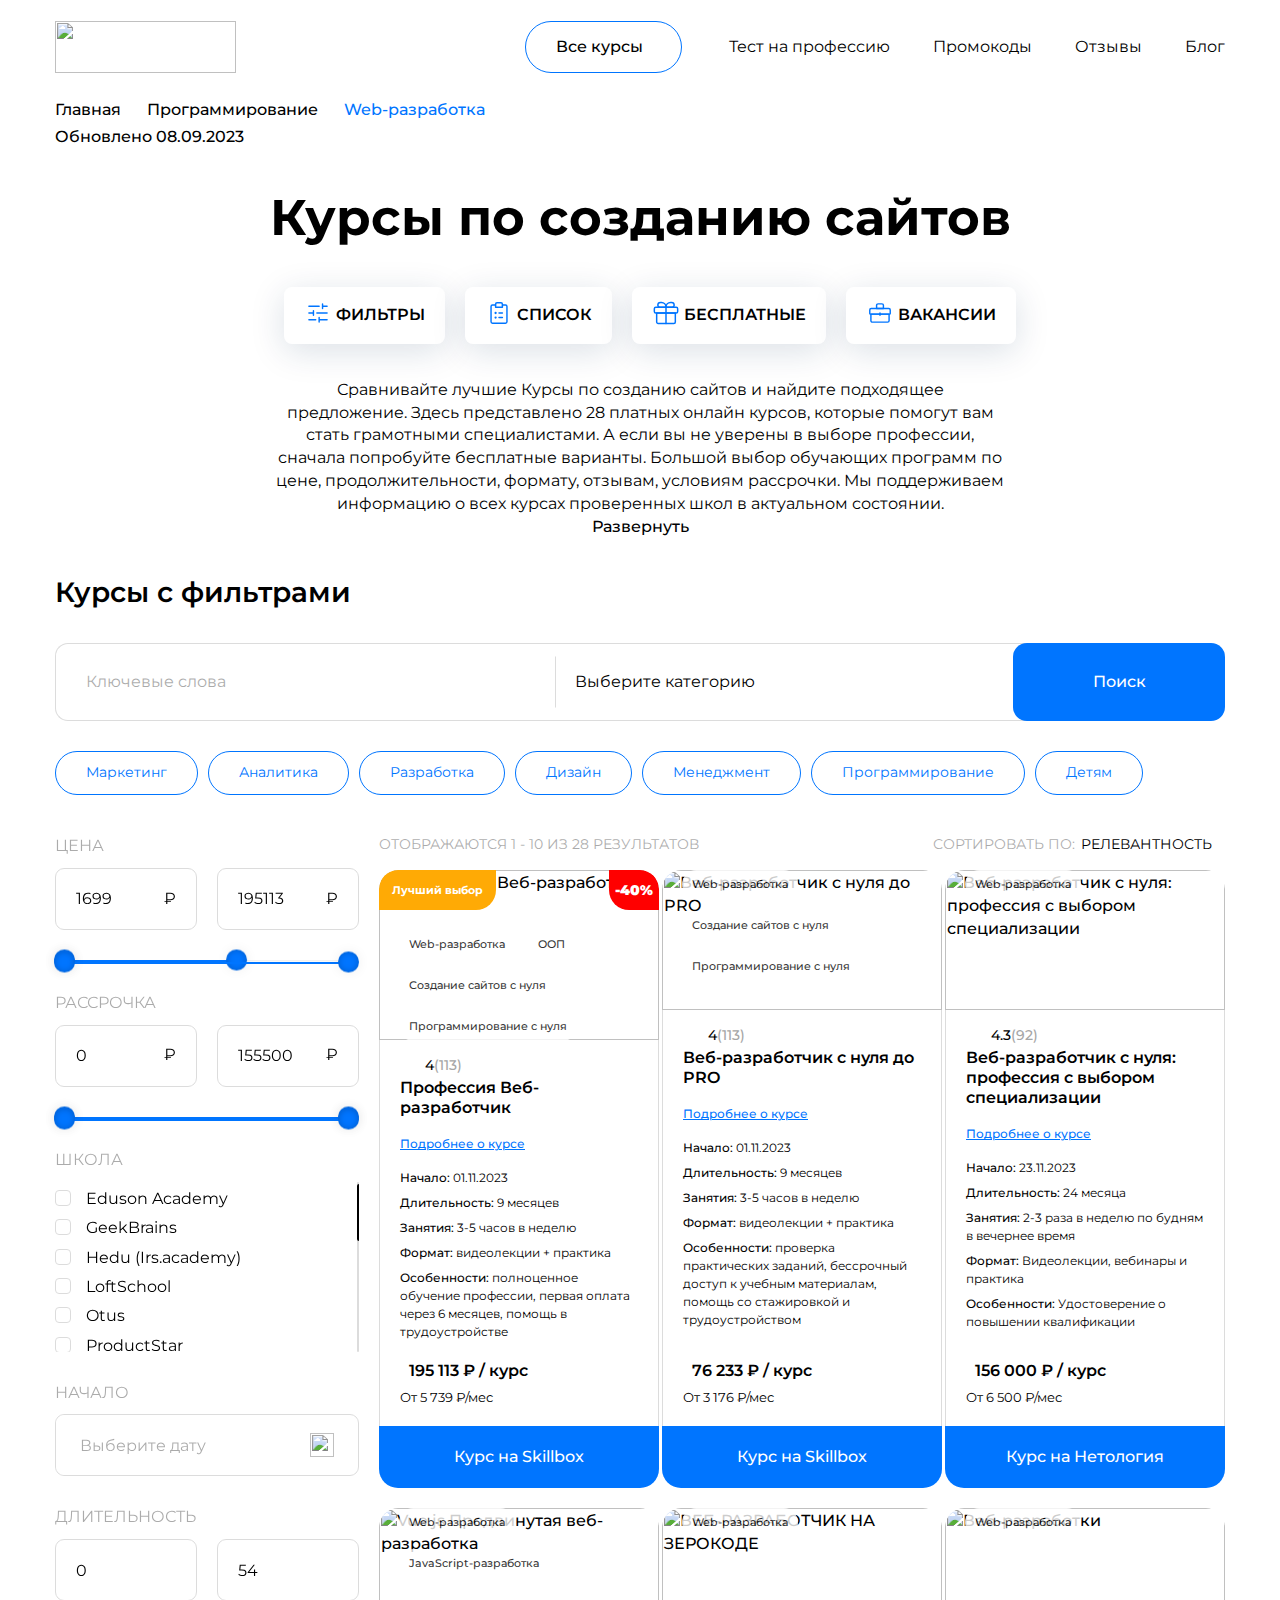
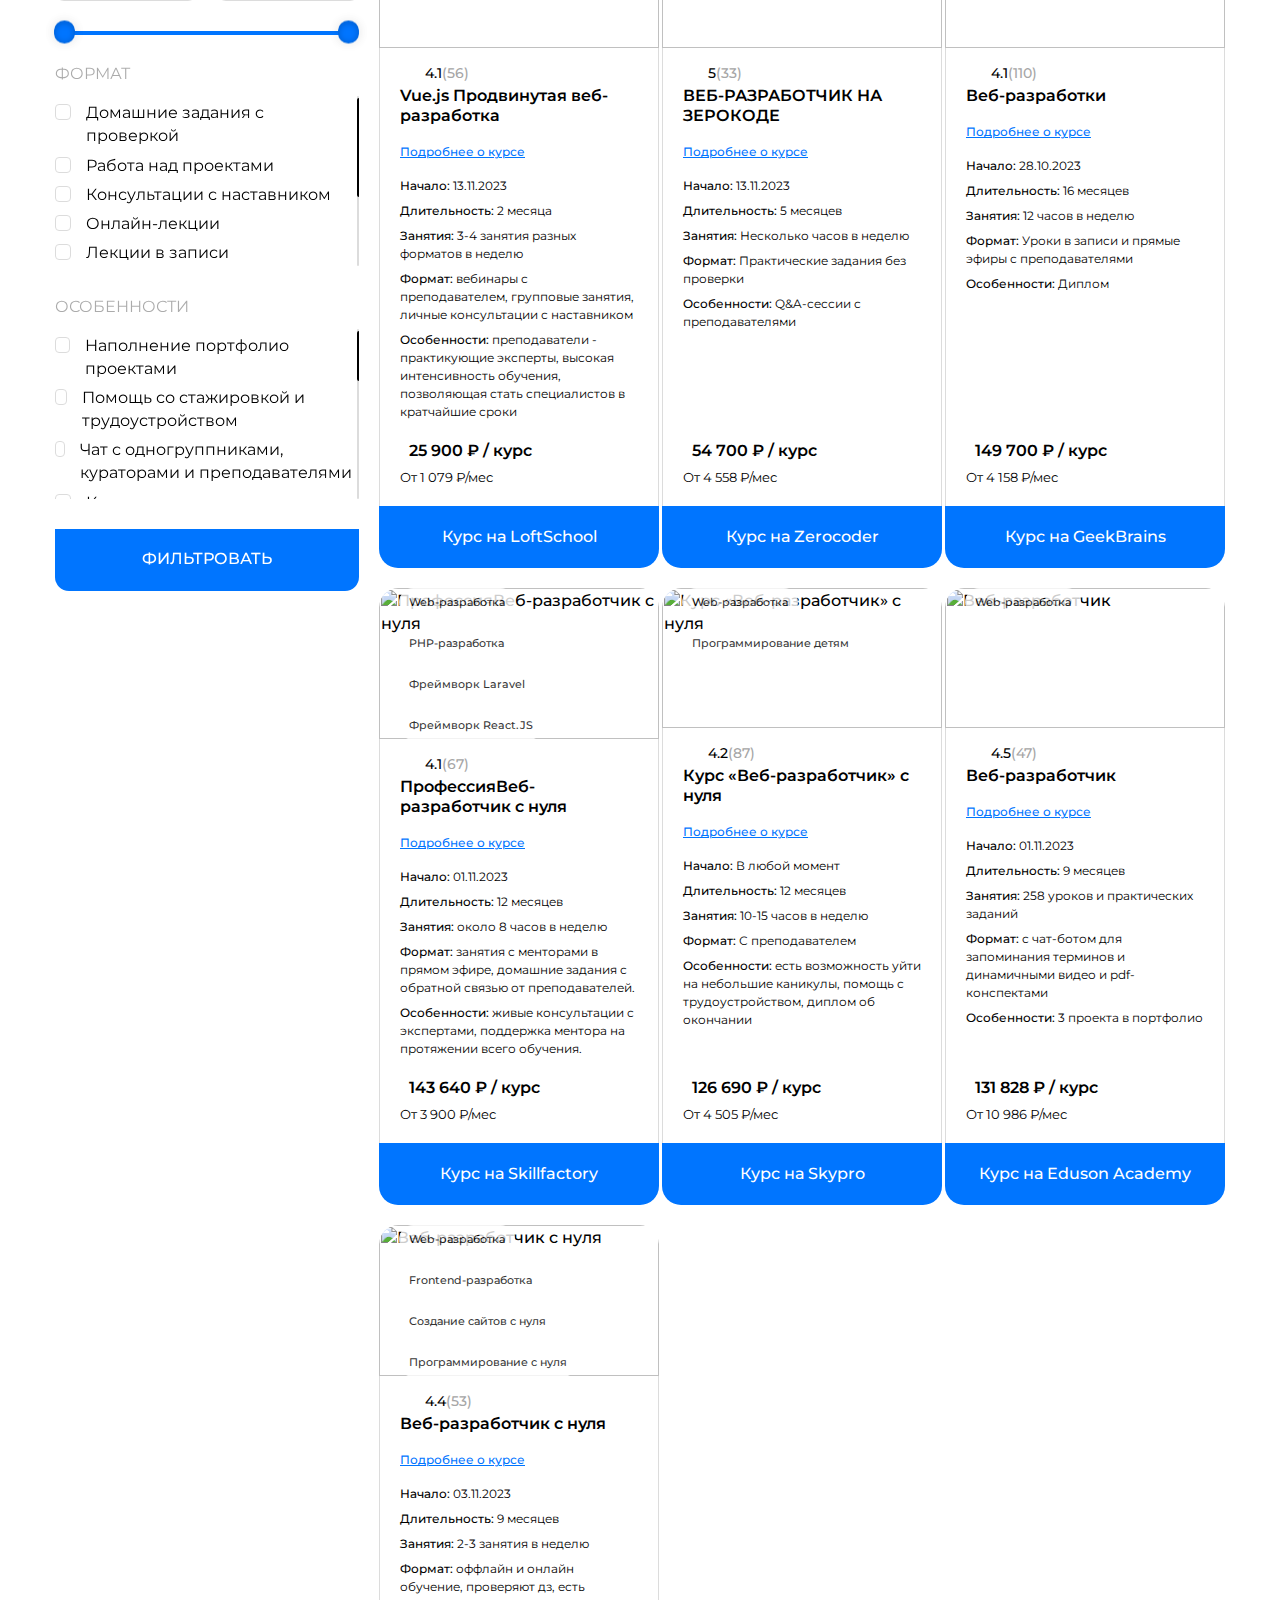
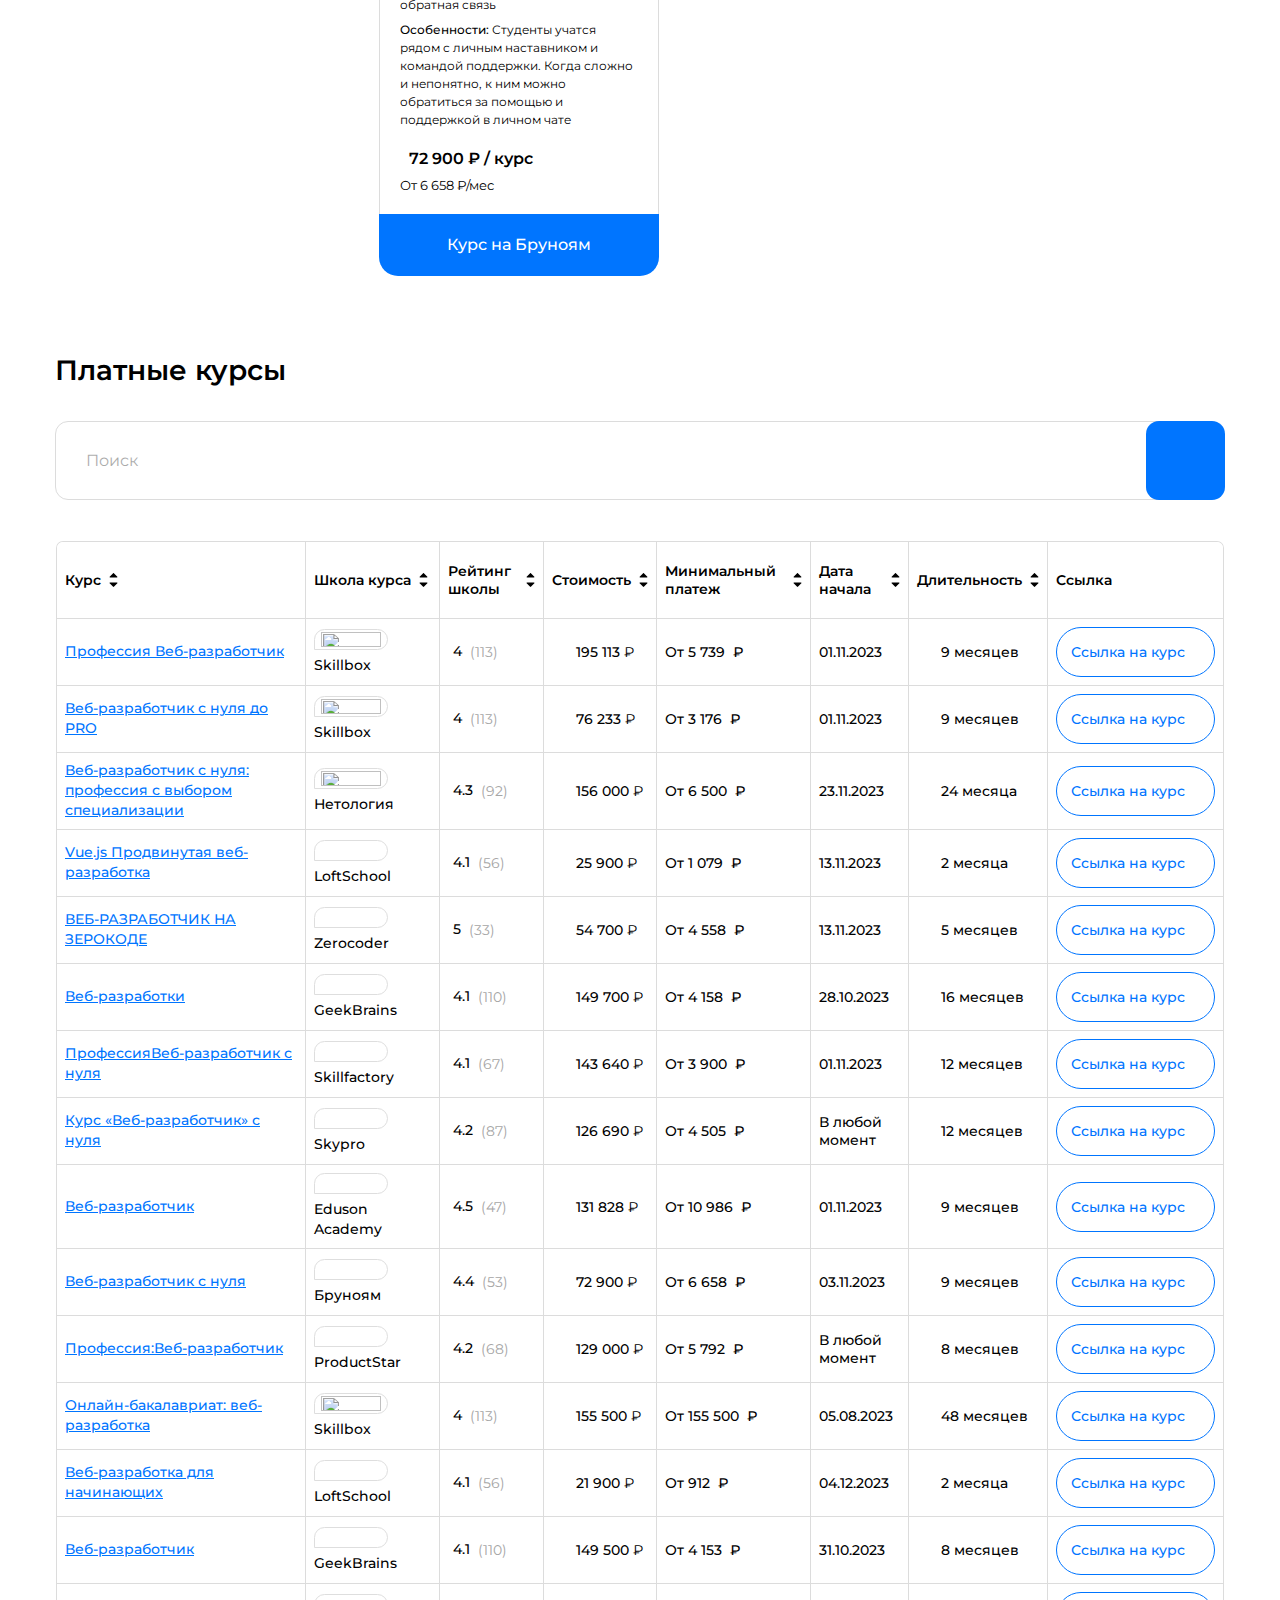
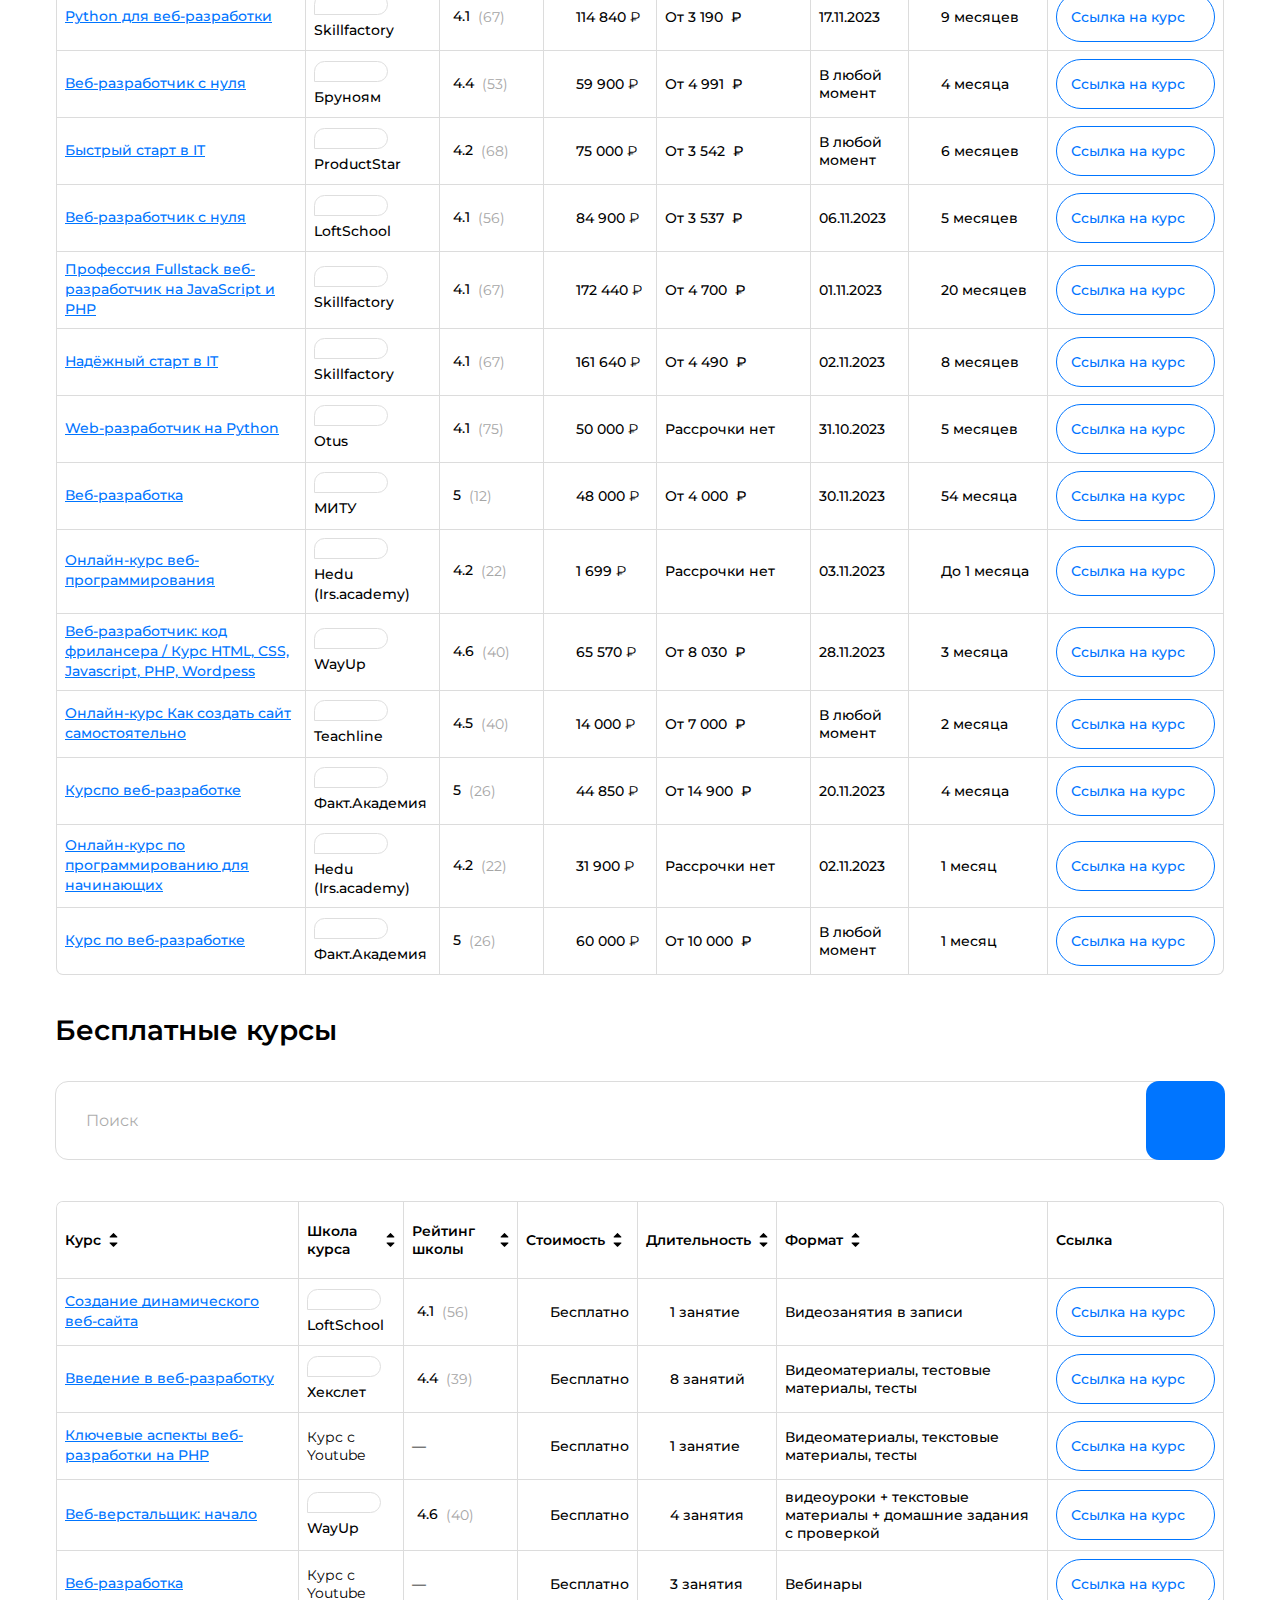
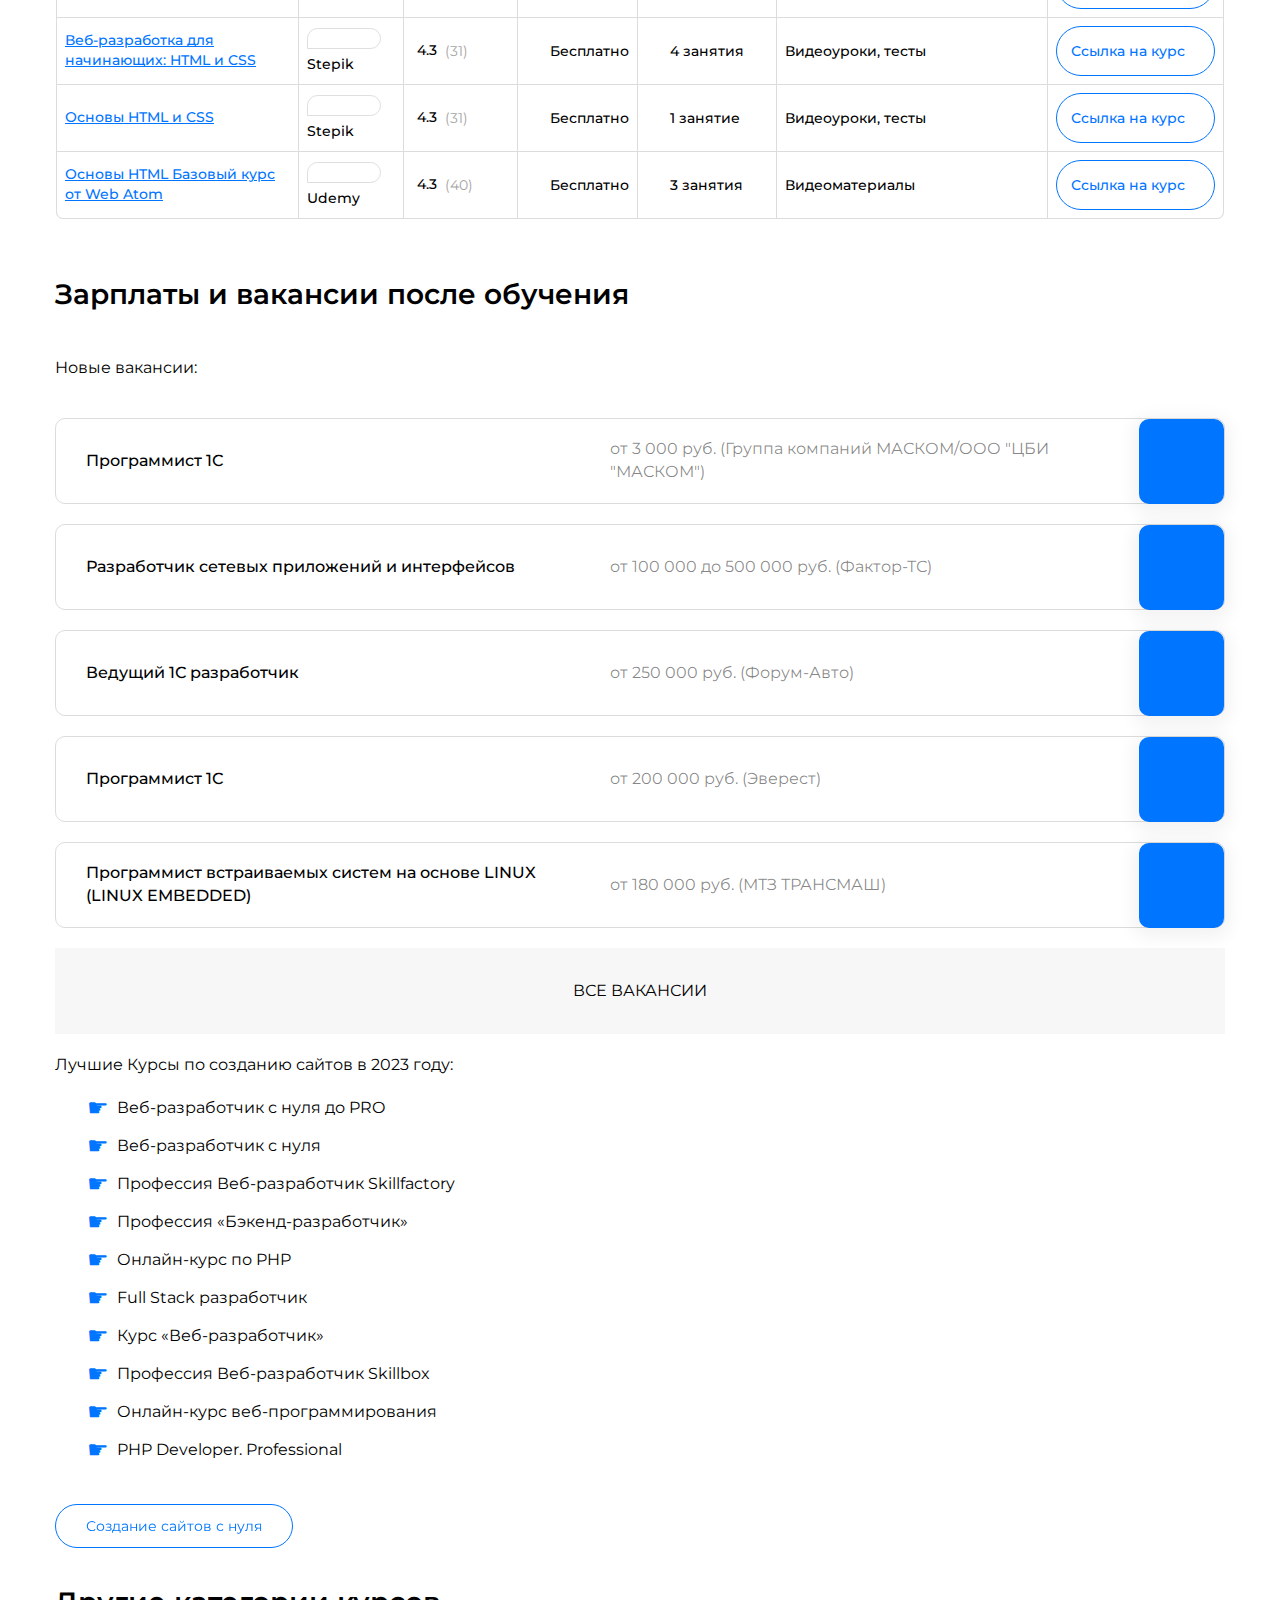
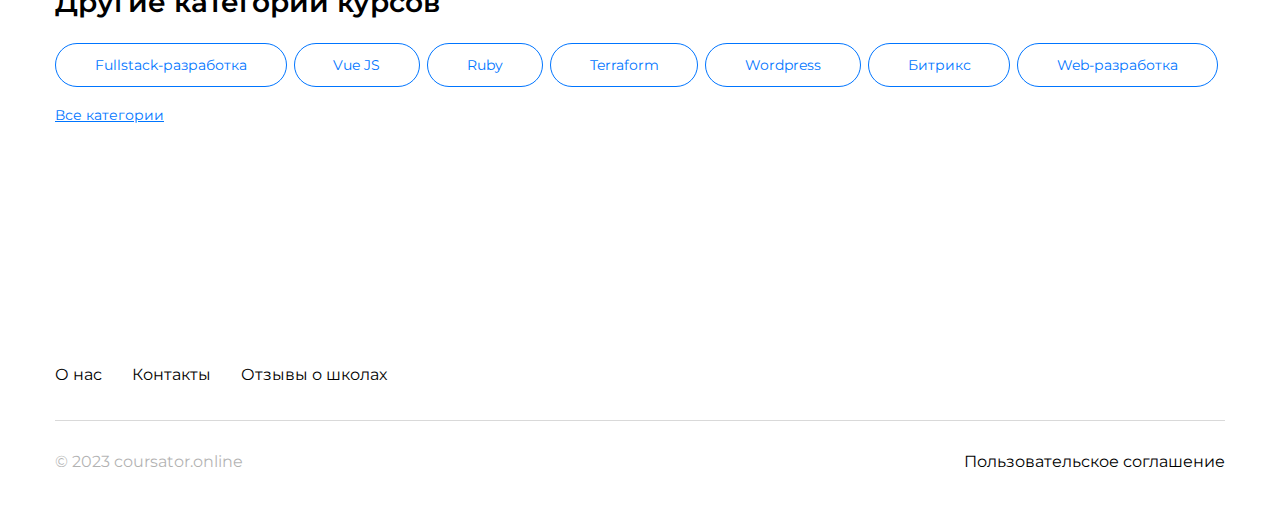
==== commit 939ec6a0: "fix" ====
--- a/catalog.html
+++ b/catalog.html
@@ -1970,16 +1970,6 @@
                                     обучение профессии, первая оплата через 6 месяцев, помощь в трудоустройстве</div>
                                 <div class="course-card__price grid jc-sb ai-c">
                                     <div class="course-card__price-inner d-f ai-c">
-                                        <svg xmlns="http://www.w3.org/2000/svg" width="17" height="16" viewBox="0 0 17 16" fill="none">
-                                            <path d="M4.9392 9.20768C5.41695 9.20768 5.87873 9.17682 6.31571 9.11938V4.32971C5.87877 4.27231 5.41695 4.24146 4.9392 4.24146C2.21138 4.24146 3.05176e-05 5.24439 3.05176e-05 6.48163V6.96746C3.05176e-05 8.20466 2.21138 9.20768 4.9392 9.20768Z" fill="black"/>
-                                            <path d="M4.9392 11.7086C5.41695 11.7086 5.87873 11.6778 6.31571 11.6204V10.2165C5.87865 10.2739 5.41707 10.3052 4.9392 10.3052C2.55811 10.3052 0.570731 9.54092 0.10391 8.5238C0.0359268 8.67196 3.05176e-05 8.82537 3.05176e-05 8.98262V9.46845C3.05176e-05 10.7057 2.21138 11.7086 4.9392 11.7086Z" fill="black"/>
-                                            <path d="M6.31568 12.8267V12.7176C5.87862 12.775 5.41704 12.8063 4.93917 12.8063C2.55808 12.8063 0.570701 12.042 0.103879 11.0249C0.0358963 11.173 0 11.3264 0 11.4837V11.9695C0 13.2068 2.21135 14.2097 4.93917 14.2097C5.48469 14.2097 6.00938 14.1695 6.50003 14.0954C6.37841 13.8467 6.31568 13.5843 6.31568 13.3125V12.8267Z" fill="black"/>
-                                            <path d="M12.0608 0.447388C9.33301 0.447388 7.12166 1.45033 7.12166 2.68756V3.17339C7.12166 4.41063 9.33301 5.41356 12.0608 5.41356C14.7886 5.41356 17 4.41063 17 3.17339V2.68756C17 1.45033 14.7886 0.447388 12.0608 0.447388Z" fill="black"/>
-                                            <path d="M12.0608 6.51109C9.67974 6.51109 7.69236 5.7469 7.22554 4.72974C7.15755 4.87785 7.12166 5.03126 7.12166 5.18856V5.67439C7.12166 6.91162 9.33301 7.91456 12.0608 7.91456C14.7886 7.91456 17 6.91162 17 5.67439V5.18856C17 5.03126 16.9641 4.87785 16.8961 4.72974C16.4293 5.7469 14.4419 6.51109 12.0608 6.51109Z" fill="black"/>
-                                            <path d="M12.0608 9.01219C9.67974 9.01219 7.69236 8.24795 7.22554 7.23083C7.15755 7.37895 7.12166 7.53236 7.12166 7.68966V8.17548C7.12166 9.41276 9.33301 10.4157 12.0608 10.4157C14.7886 10.4157 17 9.41276 17 8.17548V7.68966C17 7.53236 16.9641 7.37895 16.8961 7.23083C16.4293 8.248 14.4419 9.01219 12.0608 9.01219Z" fill="black"/>
-                                            <path d="M12.0608 11.6483C9.67974 11.6483 7.69236 10.8841 7.22554 9.86694C7.15755 10.0151 7.12166 10.1685 7.12166 10.3257V10.8116C7.12166 12.0488 9.33301 13.0518 12.0608 13.0518C14.7886 13.0518 17 12.0488 17 10.8116V10.3257C17 10.1685 16.9641 10.015 16.8961 9.86694C16.4293 10.884 14.4419 11.6483 12.0608 11.6483Z" fill="black"/>
-                                            <path d="M12.0608 14.1492C9.67974 14.1492 7.69236 13.385 7.22554 12.3678C7.15755 12.516 7.12166 12.6694 7.12166 12.8266V13.3124C7.12166 14.5497 9.33301 15.5526 12.0608 15.5526C14.7886 15.5526 17 14.5497 17 13.3124V12.8266C17 12.6693 16.9641 12.5159 16.8961 12.3678C16.4293 13.3849 14.4419 14.1492 12.0608 14.1492Z" fill="black"/>
-                                        </svg>
                                         <img class="course-card__price-icon" src="/theme/images/icons/coins.svg" alt=""
                                             loading="lazy">
                                         <div class="course-card__price-title">195 113 ₽ / курс</div>
--- a/style.min.css
+++ b/style.min.css
@@ -186,7 +186,7 @@
     background: #FFF;
     padding: 16px;
 }
-.search__promo-school div{
+.search__promo-school button{
     position: absolute;
     right: 0;
     top: 0;
@@ -403,6 +403,18 @@
 }
 .bestCourses-content__slider {
     overflow: hidden;
+}
+.bestCourses-content__slider .course-card__body {
+    flex-grow: unset !important;
+}
+.bestCourses-content__slider .course-card {
+    margin-bottom: 0;
+}
+.bestCourses-content__slider .course-card__price {
+    margin-top: 8px;
+}
+.bestCourses-content__slider .course-card__footer {
+    border-radius: 0 0 20px 20px;
 }
 .bestCourses-content__slider .content-grid__table-block-element {
     flex: none !important;
